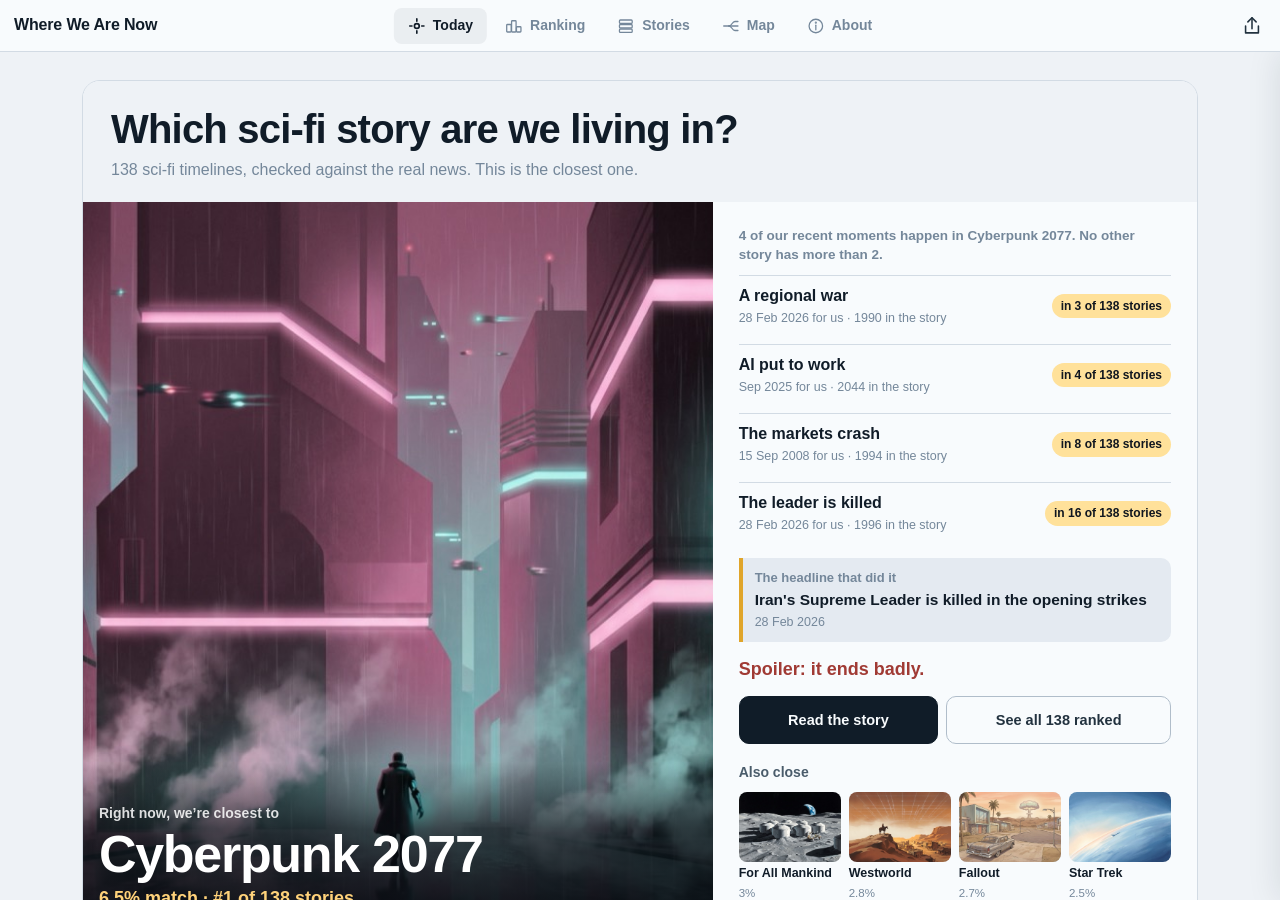
==== index.html @ 1295a17a "138 worlds; a rare shared step counts for more; the poster shows the evidence Forty-five more worlds" ====
<!DOCTYPE html>
<html lang="en">
<head>
<meta charset="utf-8">
<meta name="viewport" content="width=device-width, initial-scale=1, viewport-fit=cover">
<meta name="description" content="138 science-fiction worlds pinned to the real calendar, and our own road ranked against them: which story are we in? Each world leaves our history at one moment and walks a chain of events to an ending.">
<meta name="theme-color" content="#eef2f6">
<meta property="og:type" content="website">
<meta property="og:title" content="Where We Are Now: science fiction's futures, lined up against ours">
<meta property="og:description" content="138 science-fiction worlds pinned to the real calendar, and our own road ranked against them: which story are we in? Each world leaves our history at one moment and walks a chain of events to an ending.">
<meta name="twitter:card" content="summary_large_image">
<meta name="twitter:title" content="Where We Are Now: science fiction's futures, lined up against ours">
<meta name="twitter:description" content="138 science-fiction worlds pinned to the real calendar, and our own road ranked against them: which story are we in? Each world leaves our history at one moment and walks a chain of events to an ending.">
<meta property="og:url" content="https://shaharaka.github.io/scifi-timeline/">
<link rel="canonical" href="https://shaharaka.github.io/scifi-timeline/">
<meta property="og:image" content="https://shaharaka.github.io/scifi-timeline/assets/share/og-rank.png">
<meta name="twitter:image" content="https://shaharaka.github.io/scifi-timeline/assets/share/og-rank.png">
<title id="page-title">Where We Are Now - a converging timeline of science fiction</title>
<style>
/* ---- src/styles/00-tokens.css ---- */
/* ============================================================================
   The whole palette, and everything structural, in one place. There is one
   theme: Blueprint. A five-theme picker was built so the choice could actually
   be evaluated, and then removed by the owner in favour of this one, so
   src/styles/themes/ no longer exists and nothing else in src/styles/ may
   hard-code a colour or a duration.

   Rules that hold in every theme:
   - Colour is meaning, never decoration. The archetype colours come from the
     data (group.color) and are the only saturated hues on the canvas.
   - The trunk (real history) is the one thing drawn once, so it gets the
     strongest warm or dark line on the page. Today is the only element allowed
     to be pure white or pure black.
   - No gradient text. No glow shadows. No coloured edge stripes. Those read as
     generated filler and were removed deliberately - see DESIGN.md.
   ========================================================================== */
:root{
  /* ---- surfaces -------------------------------------------------------- */
  --bg:#eef2f6;            /* page */
  --bg-2:#e4eaf1;          /* cards, tooltips, the paper stock */
  --surface:#f8fbfd;       /* the canvas itself, the brightest plane */
  --panel:rgba(248,251,253,.9);
  --panel-solid:#f8fbfd;
  --line-1:#d2dbe4;        /* hairline */
  --line-2:#b0bdca;        /* must read */
  --line-3:#8494a6;        /* leaders, hover */

  /* ---- ink: five steps -------------------------------------------------- */
  --ink-0:#101c28;
  --ink-1:#22323f;
  --ink-2:#4a5c6b;
  --ink-3:#74879a;
  --ink-4:#9fafbd;

  /* ---- the shared axis -------------------------------------------------- */
  --trunk:#1d3f6b;         /* real history: deep warm ochre ink on paper */
  --trunk-dim:#9fb4ca;     /* the years we have not reached */
  --trunk-glow:rgba(29,63,107,.15);
  --now:#101c28;           /* today - the darkest thing on a light page */
  --now-glow:rgba(16,28,40,.1);

  /* ---- meaning colours -------------------------------------------------- */
  --flag:#8f6408;          /* real history has since contradicted this */
  --ok:#1f7a55;
  --warn:#8f6408;
  --bad:#a03a34;

  /* ---- chrome ----------------------------------------------------------- */
  --bg-wash:
    repeating-linear-gradient(0deg, rgba(29,63,107,.055) 0 1px, transparent 1px 24px),
    repeating-linear-gradient(90deg, rgba(29,63,107,.055) 0 1px, transparent 1px 24px);                       /* themeable page texture */
  --card-bg:rgba(16,28,40,.03);
  --card-bg-hover:rgba(16,28,40,.055);
  --tip-bg:#f8fbfd;
  --tip-shadow:0 8px 22px rgba(16,28,40,.13);
  --panel-shadow:-12px 0 30px rgba(16,28,40,.1);
  --stat-track:rgba(16,28,40,.08);
  --track-bg:rgba(16,28,40,.07);
  --accent:#1d5c9e;                     /* focus rings, the one interactive blue */
  --slider-thumb:#f8fbfd;

  /* ---- chart ------------------------------------------------------------ */
  --chart-grid:rgba(16,28,40,.07);
  --chart-band:rgba(16,28,40,.03);
  --chart-ghost:#90a2b4;

  /* ---- type ------------------------------------------------------------- */
  --font-sans:ui-sans-serif,-apple-system,BlinkMacSystemFont,"Segoe UI",Inter,Roboto,Helvetica,Arial,sans-serif;
  --font-mono:ui-monospace,SFMono-Regular,"SF Mono",Menlo,Consolas,monospace;
  --fs-0:10px;
  --fs-1:11.5px;
  --fs-2:12.5px;
  --fs-3:14px;
  --fs-4:16px;
  --fs-5:19px;
  --fs-6:27px;
  --track:.11em;

  /* ---- shape: modest radii only. Nothing pill-shaped, nothing 16px. ----- */
  --r-1:3px;
  --r-2:4px;
  --r-3:6px;

  /* ---- motion ----------------------------------------------------------- */
  --ease-out:cubic-bezier(.22,.68,.24,1);
  --t-fast:.16s;
  --t-base:.32s;
  --t-slow:.6s;

  /* ---- archetype colours on this ground ---------------------------------
     The data's values are tuned for a dark page and measure 1.7-3.0 contrast
     on this pale ground, under the 4.5 AA floor for text, so each is darkened
     toward black while keeping its hue. One palette now, so these are plain
     values rather than a per-theme indirection. */
  --g-9d7bff-light:#6f52bd;
  --g-3fd19a-light:#1f7355;
  --g-ff6b4a-light:#b34a32;
  --g-2dd4e6-light:#16707b;
  --g-f472d0-light:#a0488a;

  /* how strongly a world's art plate shows behind the chart */
  --plate-opacity:.13;
  --plate-blend:normal;

  /* ---- legacy aliases --------------------------------------------------- */
  --ink:var(--ink-1);
  --ink2:var(--ink-2);
  --ink3:var(--ink-3);
  --line:var(--line-1);
  --line2:var(--line-2);
  --real:var(--trunk-dim);
  --ack:var(--flag);
  --radius:var(--r-3);
  --ease:var(--ease-out);
}

/* ---- src/styles/10-base.css ---- */
/* ============================================================================
   Base chrome: page, hero, stat strip, toolbar, controls.

   Deliberately absent, and not to be reintroduced without a reason:
   gradient text, radial-gradient page washes, coloured glow shadows, pill
   radii, and coloured stripes down the left edge of things. Every colour here
   is a token, which is what lets the palette be swapped in one file.
   ========================================================================== */
*{box-sizing:border-box}
html,body{height:100%}
body{
  margin:0;padding:0;color:var(--ink-1);overflow:hidden;
  background-color:var(--bg);
  background-image:var(--bg-wash);
  font:var(--fs-3)/1.55 var(--font-sans);
  -webkit-font-smoothing:antialiased;
}
.mono{font-family:var(--font-mono)}

/* ---------------------------------------------------------------- one canvas */
.app{display:flex;flex-direction:column;height:100vh;height:100dvh;min-height:0}
.topbar{flex:none;padding:8px 10px 0;z-index:40}
.canvas{flex:1;position:relative;min-height:0;margin:8px 10px;
  border:1px solid var(--line-1);border-radius:var(--r-3);overflow:hidden;
  background:var(--surface)}
.bottombar{flex:none;margin:0 10px 8px}

.brand{font-size:12.5px;font-weight:650;letter-spacing:-.01em;white-space:nowrap;margin-right:4px}
.brand .brand-a{color:var(--ink-2)}
@media (max-width:1180px){.brand .brand-a{display:none}}
/* was gradient-clipped text; now it is simply the strongest ink on the bar */
.brand .brand-b{color:var(--ink-0);font-weight:750}
.grow{flex:1}
h1{
  font-size:clamp(22px,2.4vw,30px);line-height:1.08;margin:6px 0 10px;
  font-weight:680;letter-spacing:-.028em;color:var(--ink-0)}
/* was gradient-clipped text; the accent is now the trunk ink, which is the
   one colour that carries meaning on this page */
h1 .accent{color:var(--trunk)}
.lede{color:var(--ink-2);margin:0 0 14px;font-size:14px;line-height:1.6}
.lede b{color:var(--ink-1);font-weight:620}
.lede .now-inline{color:var(--now);font-weight:700}

/* ---------------------------------------------------------------- stat strip */
.stats{
  display:grid;grid-template-columns:repeat(3,1fr);
  gap:8px;margin:0 0 12px;
}
.stat{
  background:var(--panel);border:1px solid var(--line-1);border-radius:var(--r-2);
  padding:10px 12px;
}
.stat .k{font-size:var(--fs-0);letter-spacing:var(--track);text-transform:uppercase;color:var(--ink-3);font-weight:750}
.stat .v{font-size:20px;font-weight:700;letter-spacing:-.02em;margin-top:2px;font-variant-numeric:tabular-nums}
.stat .s{font-size:var(--fs-1);color:var(--ink-3);margin-top:1px}
.stat .bar{height:3px;border-radius:2px;margin-top:9px;background:var(--stat-track);overflow:hidden}
.stat .bar span{display:block;height:100%;border-radius:2px;transition:width 1.1s var(--ease-out)}

/* ---------------------------------------------------------------- toolbar */
/* One row, quiet groups, no shouting labels. The bar is a surface, not a
   control panel: controls sit on it rather than inside little boxes. */
.topbar{padding:10px 12px 0}
.bar{
  display:flex;flex-wrap:wrap;gap:6px;align-items:center;
  background:var(--panel);border:1px solid var(--line-1);border-radius:var(--r-3);
  padding:6px 8px;
}
.bar.sub{margin-top:5px;padding:5px 8px;gap:8px;background:transparent;border-color:transparent}
.bar .sep{width:1px;height:16px;background:var(--line-1);margin:0 2px;flex:none}
.grow{flex:1 1 auto;min-width:0}
.lbl{font-size:var(--fs-0);letter-spacing:var(--track);text-transform:uppercase;
  color:var(--ink-3);font-weight:750;flex:none}

/* nav: primary destinations, weightier than tools but still quiet */
.nav-group{display:flex;gap:2px;flex:none}
button.nav{
  background:transparent;border:1px solid transparent;border-radius:var(--r-1);
  padding:5px 10px;color:var(--ink-2);font-weight:550;
}
button.nav:hover{background:var(--card-bg-hover);color:var(--ink-0)}
button.nav.on{background:var(--card-bg-hover);border-color:var(--line-2);color:var(--ink-0)}

/* eras: a segmented control, not four separate buttons */
.eras{display:flex;gap:0;flex:none;border:1px solid var(--line-1);border-radius:var(--r-1);
  overflow:hidden;background:var(--bg-2)}
.era{
  background:transparent;border:none;border-radius:0;padding:5px 10px;
  font-size:var(--fs-1);color:var(--ink-3)
}
.era+.era{border-left:1px solid var(--line-1)}
.era:hover{background:var(--card-bg-hover);color:var(--ink-0)}
.era.on{background:var(--ink-0);color:var(--surface)}

/* a tight cluster for zoom + fit */
.ctl-group{display:flex;align-items:center;gap:2px;flex:none;
  border:1px solid var(--line-1);border-radius:var(--r-1);padding:1px;background:var(--bg-2)}
.ctl{
  background:transparent;border:1px solid transparent;border-radius:var(--r-1);
  padding:4px 8px;font-size:var(--fs-1);color:var(--ink-2);line-height:1.4
}
.ctl:hover{background:var(--card-bg-hover);color:var(--ink-0)}
.ctl.on{background:var(--ink-0);color:var(--surface);border-color:var(--ink-0)}
.ctl.wide{padding:4px 10px}
.ctl-group .ctl.wide{border-left:1px solid var(--line-1);border-radius:0 var(--r-1) var(--r-1) 0}

button.play{border:1px solid var(--line-1);background:var(--bg-2);color:var(--ink-2);
  padding:5px 10px;font-size:var(--fs-1)}
button.play:hover{color:var(--ink-0);border-color:var(--line-3)}
button.play.on{background:var(--trunk);border-color:var(--trunk);color:var(--surface)}

/* search: one field with a mark, not a boxed input with a label */
.search-wrap{display:flex;align-items:center;gap:6px;flex:0 1 210px;min-width:130px;
  border:1px solid var(--line-1);border-radius:var(--r-1);padding:0 8px;background:var(--bg-2)}
.search-wrap:focus-within{border-color:var(--line-3)}
.s-ico{width:13px;height:13px;flex:none;fill:none;stroke:var(--ink-3);stroke-width:1.5;
  stroke-linecap:round}
input[type=search]{
  font:inherit;font-size:var(--fs-2);color:var(--ink-0);background:transparent;border:none;
  padding:5px 0;width:100%;outline:none
}
input[type=search]::placeholder{color:var(--ink-3)}
select{font:inherit;font-size:var(--fs-2);color:var(--ink-2);background:var(--bg-2);flex:none;
  border:1px solid var(--line-1);border-radius:var(--r-1);padding:5px 7px}
input:focus-visible,select:focus-visible,button:focus-visible{outline:2px solid var(--accent);outline-offset:1px}

input[type=range]{-webkit-appearance:none;appearance:none;height:3px;border-radius:2px;width:84px;flex:none;
  background:var(--stat-track);outline:none;margin:0 4px}
input[type=range]::-webkit-slider-thumb{-webkit-appearance:none;width:12px;height:12px;border-radius:50%;
  background:var(--slider-thumb);border:1px solid var(--line-3);cursor:pointer}

/* archetype chips: a dot and a word */
.chips{display:flex;flex-wrap:wrap;gap:4px;align-items:center}
.chip{display:inline-flex;align-items:center;gap:6px;font-size:var(--fs-1);padding:3px 8px;
  border-radius:var(--r-1);cursor:pointer;border:1px solid transparent;background:transparent;
  white-space:nowrap;color:var(--ink-2);transition:var(--t-fast)}
.chip .dot{width:7px;height:7px;border-radius:50%;flex:none}
.chip.off{opacity:.34}
.chip:hover{background:var(--card-bg-hover);color:var(--ink-0)}

.reveal{opacity:0;transition:opacity .5s var(--ease-out)}
.reveal.in{opacity:1}
@media (prefers-reduced-motion:reduce){
  *{animation-duration:.001ms !important;transition-duration:.001ms !important}
}

/* axis toggle: Order | Years, and the disabled state for calendar controls */
.axis-toggle{display:flex;gap:0;flex:none;border:1px solid var(--line-2);border-radius:var(--r-1);
  overflow:hidden;background:var(--bg-2)}
.ax{background:transparent;border:none;border-radius:0;padding:5px 10px;
  font-size:var(--fs-1);color:var(--ink-3);font-weight:600}
.ax+.ax{border-left:1px solid var(--line-2)}
.ax:hover{background:var(--card-bg-hover);color:var(--ink-0)}
.ax.on{background:var(--ink-0);color:var(--surface)}
/* calendar-only controls are not offered outside the calendar view */
.eras.disabled,#zoom.disabled{display:none}

/* --- the Moments page asks for fewer tools -----------------------------------------
   Eras, the time slider, the label toggle and the archetype chips all act on the
   calendar tree; on the Moments page they did nothing and made the bar look like
   a cockpit. They are hidden there, not disabled. */
body.mode-moments #eras,
body.mode-moments #zoom,
body.mode-moments #allev,
body.mode-moments #sort,
body.mode-moments .topbar .bar.sub{display:none}
.brand .brand-a{font-weight:500;color:var(--ink-3)}
.brand .brand-b{font-size:14px}

/* ---- src/styles/20-chart.css ---- */
/* ============================================================================
   The convergence chart. One trunk (real history), branches that peel off it,
   a plane of light where today is. Every class here is applied by
   src/viewer/60-chart.js; the shapes are described in DESIGN.md.
   ========================================================================== */
#chartbody{position:absolute;inset:0;overflow:hidden}
#backdrop{position:absolute;inset:0;width:100%;height:100%;pointer-events:none;display:block}
#chart{position:absolute;inset:0;display:block;width:100%;height:100%;cursor:grab;touch-action:none;user-select:none}
#chart.dragging{cursor:grabbing}

/* axis: lives on the trunk */
.gridline{stroke:var(--chart-grid);stroke-width:1}
.axis-tick{stroke:var(--trunk-dim);stroke-width:1}
.axis-label{fill:var(--ink-3);font-size:10.5px;font-family:var(--font-mono)}
.axis-label.major{fill:var(--ink-2);font-weight:600}
.axis-caption{fill:var(--ink-4);font-size:10px;font-family:var(--font-mono);letter-spacing:.06em}

/* trunk */
.trunk-glow{stroke:var(--trunk-glow);stroke-width:16;stroke-linecap:round;fill:none}
.trunk-core{stroke:var(--trunk);stroke-width:2.4;stroke-linecap:round;fill:none}
.trunk-future{stroke:var(--trunk-dim);stroke-width:1.4;stroke-dasharray:2 6;fill:none;opacity:.85}
.trunk-label{fill:var(--ink-2);font-size:10px;font-weight:750;letter-spacing:.18em;font-family:var(--font-mono)}
.trunk-label.faint{fill:var(--ink-4);font-weight:600}
#chart.converging .trunk-core{stroke-width:3.4}
#chart.converging .trunk-glow{stroke-width:26;stroke:var(--trunk);opacity:.42}

/* bundles = archetypes */
.bundle-band{opacity:.055}
.bundle-bar{opacity:.85}
.side-label{fill:var(--ink-3);font-size:10.5px;font-weight:750;letter-spacing:.2em;font-family:var(--font-mono);pointer-events:none}
.side-label.sub{fill:var(--ink-4);font-size:9px;font-weight:500;letter-spacing:.08em}
.bundle-label{font-size:10px;font-weight:750;letter-spacing:.14em;text-transform:uppercase}
.bundle-label .n{font-weight:500;opacity:.6}

/* branches = worlds */
.branch .halo{fill:none;stroke-width:10;opacity:.14;stroke-linecap:round;transition:opacity var(--t-fast)}
.branch .core{fill:none;stroke-width:2.2;stroke-linecap:round}
.branch .core.future{stroke-dasharray:5 5;stroke-linecap:butt}
.branch .fork{stroke:var(--bg-2);stroke-width:1.6}
.branch .node{stroke:var(--bg-2);stroke-width:1}
.branch .node.minor{opacity:.55}
.branch.hover .node.minor{opacity:.9}
.branch .flag{fill:none;stroke:var(--flag);stroke-width:1.1;stroke-dasharray:2 2}
.branch .cross{fill:var(--now);stroke:none}
.branch .cap{fill:var(--bg-2);stroke-width:1.6}
.branch .title{font-size:11.5px;font-weight:650;fill:var(--ink-1);letter-spacing:-.005em}
.branch .title .sub{font-size:9.5px;font-weight:500;fill:var(--ink-3);font-family:var(--font-mono)}
.branch .ev-label{font-size:10px;fill:var(--ink-2)}
.branch .ev-label .yr{fill:var(--ink-3);font-family:var(--font-mono);font-size:9.5px}
.branch .leader{stroke:var(--line-3);stroke-width:1;fill:none;opacity:.8}
.branch .ghost{font-size:10px;fill:var(--ink-3);font-style:italic;font-family:var(--font-mono)}
.branch .hit{fill:transparent;cursor:pointer}
.branch.dim{opacity:.22}
.branch.sel .halo{opacity:.4}
.branch.sel .core{stroke-width:3}

/* hover: light one lineage up, let the rest fall back. The .shared line paints
   the trunk in that world's colour up to its fork - how long it rode with us. */
.branch .shared{fill:none;stroke-width:3.4;stroke-linecap:round;opacity:0;transition:opacity var(--t-fast)}
.branch .node,.branch .fork,.branch .cross{transform-box:fill-box;transform-origin:center;transition:transform var(--t-fast)}
#chart.has-hover .branch:not(.hover):not(.sel){opacity:.26;transition:opacity var(--t-fast)}
#chart.has-hover .prehist{opacity:.35}
.branch.hover{opacity:1}
.branch.hover .shared{opacity:.9}
.branch.hover .halo{opacity:.5}
.branch.hover .core{stroke-width:3.4}
.branch.hover .node{transform:scale(1.55)}
.branch.hover .cross{transform:scale(1.6)}
.branch.hover .fork{animation:forkpulse 1.1s ease-in-out infinite}
.branch.hover .title{fill:var(--ink-0)}
.branch.hover .ev-label{fill:var(--ink-1)}
@keyframes forkpulse{0%,100%{transform:scale(1)}50%{transform:scale(1.9)}}

/* the scrubber: a year readout that follows the pointer along the trunk */
.cursor{pointer-events:none}
.cursor-line{stroke:var(--ink-3);stroke-width:1;stroke-dasharray:2 3}
.cursor-pill{fill:var(--tip-bg);stroke:var(--line-3)}
.cursor-text{fill:var(--ink-1);font-size:10.5px;font-family:var(--font-mono)}
.cursor-text .n{fill:var(--now);font-weight:700}
.cursor-text .m{fill:var(--ink-3)}
.ripple{fill:none;stroke-width:1.5;transform-box:fill-box;transform-origin:center;animation:ripple .75s ease-out forwards}
@keyframes ripple{from{transform:scale(.5);opacity:.95}to{transform:scale(3.2);opacity:0}}

/* real history a world leans on, before it forks */
.prehist .node{opacity:.5;stroke:var(--bg-2);stroke-width:1}

/* the present day */
.now-plane{pointer-events:none}
.now-line{stroke:var(--now);stroke-width:1.5;opacity:.92}
.now-cap{fill:var(--now);font-size:10.5px;font-weight:800;letter-spacing:.14em;font-family:var(--font-mono)}
.now-pulse{animation:nowpulse 3.4s ease-in-out infinite}
@keyframes nowpulse{0%,100%{opacity:.55}50%{opacity:1}}

.legend{display:flex;flex-wrap:nowrap;gap:6px 18px;align-items:center;padding:7px 14px;
  border:1px solid var(--line-1);border-radius:var(--r-2);font-size:var(--fs-1);color:var(--ink-2);
  background:var(--panel);overflow-x:auto;scrollbar-width:none}
.legend::-webkit-scrollbar{display:none}
.legend .item{display:inline-flex;align-items:center;gap:7px;white-space:nowrap}
.legend .item.hint{margin-left:auto;color:var(--ink-3)}
.legend svg{flex:none}
.empty{padding:44px;text-align:center;color:var(--ink-3);font-size:13px}

/* level of detail: the layout hides labels below a lane pitch; these soften
   what remains as the tree gets denser */
#chart.lod-1 .ev-label,#chart.lod-0 .ev-label{display:none}
#chart.lod-0 .bundle-label{font-size:9px}
#chart.lod-0 .branch .core{stroke-width:1.6}

/* ---------------------------------------------------------------------------
   The news band, beside the today line. Faint enough to stay behind the tree,
   present enough to be the one thing on the page that is actually happening.
   --------------------------------------------------------------------------- */
.news-field{fill:var(--card-bg);stroke:var(--line-1);stroke-width:1}
.news-head-label{font-size:8.5px;letter-spacing:.14em;font-weight:750;fill:var(--ink-3);
  font-family:var(--font-mono)}
.news-row-date{font-size:9.5px;font-family:var(--font-mono);fill:var(--ink-3)}
.news-row-head{font-size:10px;fill:var(--ink-2)}
.news-hit{fill:transparent;cursor:pointer}
.news-row:hover .news-row-head{fill:var(--ink-0)}
.news-row:hover .news-row-date{fill:var(--ink-2)}

/* the fork zone: a faint band marking where worlds stop sharing our history */
.fork-zone{fill:var(--chart-band)}

/* the fork-zone caption sits on the trunk line, so it needs a ground of its
   own to stay readable against the trunk's own glow */
.axis-label.zone{paint-order:stroke;stroke:var(--surface);stroke-width:3.5px;stroke-linejoin:round}

/* Moments: one band per kind of moment, headers above the tree */
.moment-band{fill:var(--chart-band);stroke:var(--line-1);stroke-width:.5}
.moment-band:hover{fill:var(--now)}
.moment-lead{stroke:var(--line-2);stroke-width:.5;stroke-dasharray:2 3}
.moment-head{font-size:var(--fs-0);font-weight:700;fill:var(--ink-1);letter-spacing:.03em}
.moment-count{font-size:var(--fs-0);fill:var(--ink-4)}

/* the arc: what left-to-right means in Moments */
.arc-rule{stroke:var(--line-2);stroke-width:.5}
/* convergence: one capsule per kind, sized by how many worlds pass through it */
.moment-capsule{fill:var(--now)}

/* the Moments graph: circles and the arcs between them */
.graph-edge{fill:none;stroke:var(--ink-3);stroke-opacity:.30}
.graph-edge.shared{stroke:var(--trunk);stroke-opacity:.75}
.graph-edge-label{font-size:var(--fs-0);fill:var(--trunk);font-weight:600;
  paint-order:stroke;stroke:var(--bg);stroke-width:3px;stroke-linejoin:round}
.moment-circle{fill:var(--surface)}
.moment-ring{fill:none;stroke:var(--trunk);stroke-width:1.2}
.graph-node:hover .moment-ring{stroke-width:2.4}
.moment-node-label{font-size:var(--fs-1);font-weight:700;fill:var(--ink-0);
  paint-order:stroke;stroke:var(--bg);stroke-width:3px;stroke-linejoin:round}
.moment-node-count{font-size:var(--fs-0);fill:var(--ink-4)}

/* ---------------------------------------------------------------- the Moments page */
body.mode-moments .legend .t-only{display:none}
body:not(.mode-moments) .legend .m-only{display:none}
#chart.moments{cursor:grab}
/* --- the Moments page: strands ------------------------------------------------ */
.mp-region{font-size:10.5px;font-weight:750;letter-spacing:.14em;fill:var(--ink-3);font-family:var(--font-mono)}
.mp-step{font-size:9.5px;fill:var(--ink-4);font-family:var(--font-mono)}
.mp-open-cap{font-size:10px;fill:var(--ink-3);font-style:italic}
.mp-today{font-size:10.5px}
.mp-today-ring{fill:var(--surface);stroke:var(--now);stroke-width:2}
.mp-trunk{stroke:var(--trunk);stroke-width:3.2;stroke-linecap:round}
.mp-trunk-open{stroke:var(--trunk-dim);stroke-width:1.6;stroke-dasharray:2 5}
.mp-beat{fill:var(--surface);stroke:var(--trunk);stroke-width:1.4}
.mp-beat.selected{fill:var(--trunk)}
.mp-beat-hit{cursor:pointer}
.mp-beat-hit:hover + .mp-beat{fill:var(--trunk)}
.mp-arrowhead{fill:var(--ink-2)}
.mp-empty{font-size:13px;fill:var(--ink-3)}
.mp-strand .mp-seg{fill:none;stroke-width:1.8;stroke-linecap:round;opacity:.82;transition:opacity var(--t-fast),stroke-width var(--t-fast)}
.mp-strand.optimistic .mp-seg,.mp-strand.optimistic .mp-fork{stroke:var(--ok)}
.mp-strand.pessimistic .mp-seg,.mp-strand.pessimistic .mp-fork{stroke:var(--bad)}
.mp-strand.unknown .mp-seg,.mp-strand.unknown .mp-fork{stroke:var(--ink-4)}
.mp-strand .mp-seg.future{stroke-dasharray:5 4}
.mp-strand .mp-fork{fill:var(--surface);stroke-width:1.6}
.mp-strand-hit{stroke:transparent;stroke-width:12;cursor:pointer}
.mp-strand:hover .mp-seg{stroke-width:3;opacity:1}
.mp-strand.lit .mp-seg{stroke-width:3;opacity:1}
.mp-strand.chosen .mp-seg{stroke-width:3.6;opacity:1}
.mp-strand.dim .mp-seg,.mp-strand.dim .mp-fork{opacity:.14}
.mp-mark .mp-mark-dot{fill:var(--surface);stroke:var(--ink-3);stroke-width:1.4}
.mp-mark.optimistic .mp-mark-dot{stroke:var(--ok)}
.mp-mark.pessimistic .mp-mark-dot{stroke:var(--bad)}
.mp-mark .mp-hit{cursor:pointer}
.mp-mark-label{font-size:9px;fill:var(--ink-3)}
.mp-mark.selected .mp-mark-dot{stroke:var(--now);stroke-width:2.2}
.mp-mark.selected .mp-mark-label{fill:var(--ink-0);font-weight:700}
.mp-mark.dim{opacity:.18}
.mp-pill{cursor:pointer}
.mp-pill-box{fill:var(--surface);stroke:var(--ink-3);stroke-width:1.2}
.mp-pill:hover .mp-pill-box{stroke:var(--ink-1);stroke-width:1.8}
.mp-pill.selected .mp-pill-box{stroke:var(--now);stroke-width:2.2;fill:var(--bg-2)}
.mp-pill-label{font-size:10px;font-weight:650;fill:var(--ink-1)}
.mp-pill-n{font-size:8.5px;font-weight:700;fill:var(--ink-3);font-family:var(--font-mono)}
.mp-pill.dim{opacity:.22}
.mp-bucket{cursor:pointer}
.mp-bucket-box{fill:var(--surface);stroke-width:1.8}
.mp-bucket.optimistic .mp-bucket-box{stroke:var(--ok);fill:rgba(31,122,85,.10)}
.mp-bucket.pessimistic .mp-bucket-box{stroke:var(--bad);fill:rgba(160,58,52,.10)}
.mp-bucket.unknown .mp-bucket-box{stroke:var(--ink-4);stroke-dasharray:4 3;fill:var(--bg-2)}
.mp-bucket.selected .mp-bucket-box{stroke:var(--now);stroke-width:2.6;stroke-dasharray:none}
.mp-bucket-label{font-size:12px;font-weight:700;fill:var(--ink-1)}
.mp-bucket.optimistic .mp-bucket-label{fill:var(--ok)}
.mp-bucket.pessimistic .mp-bucket-label{fill:var(--bad)}
.mp-bucket-n{font-size:9.5px;fill:var(--ink-3);font-family:var(--font-mono)}
.mp-knot{fill:var(--surface);stroke:var(--ink-3);stroke-width:1.4}
.mp-pill:hover .mp-knot{stroke:var(--ink-1);stroke-width:2}
.mp-knot-n{font-size:7.5px;font-weight:700;fill:var(--ink-2);font-family:var(--font-mono)}

/* The convergence animation withdraws the TREE's branches into shared history.
   The Moments page is not a tree - it has no branch paths to withdraw - and it
   already shows its convergence as pills and the three endings. playConvergence
   returns early there, so the button did nothing at all when pressed; hiding it
   is more honest than leaving a control that silently no-ops. */
body.mode-moments #converge{display:none}

/* --- news on the Moments trunk -------------------------------------------------- */
.mp-news-mark{cursor:pointer}
.mp-news-diamond{fill:var(--surface);stroke:var(--accent);stroke-width:1.6}
.mp-news-mark:hover .mp-news-diamond,.mp-news-mark.selected .mp-news-diamond{fill:var(--accent)}
.mp-news-mark.fresh .mp-news-diamond{fill:var(--accent)}
.mp-news-flag{cursor:pointer}
.mp-news-stem{stroke:var(--accent);stroke-width:1.4;stroke-dasharray:2 3}
.mp-news-box{fill:var(--surface);stroke:var(--accent);stroke-width:1.4;filter:drop-shadow(0 4px 10px rgba(16,28,40,.12))}
.mp-news-flag:hover .mp-news-box{stroke-width:2.2}
.mp-news-flag.selected .mp-news-box{fill:var(--bg-2);stroke-width:2.2}
.mp-news-kicker{font-size:9px;font-weight:750;letter-spacing:.12em;fill:var(--accent);font-family:var(--font-mono)}
.mp-news-head{font-size:12px;font-weight:650;fill:var(--ink-0)}
.mp-news-pulse{fill:var(--bad);animation:mp-pulse 1.6s ease-in-out infinite;transform-box:fill-box;transform-origin:center}
@keyframes mp-pulse{0%,100%{opacity:1;transform:scale(1)}50%{opacity:.35;transform:scale(1.7)}}

/* a world's name at a tight lane pitch */
.branch .title.compact{font-size:10px}

/* labels on the tree read through the lines behind them: a halo in the canvas
   colour breaks any strand that passes under a word */
.trunk-label,.bundle-label,.branch .title,.now-cap,.axis-caption,.side-label{
  paint-order:stroke;stroke:var(--surface);stroke-width:3.5px;stroke-linejoin:round}

/* ---- src/styles/30-panels.css ---- */
/* ============================================================================
   Everything below the chart: cards, distribution panel, world drawer,
   tooltip, method note.
   ========================================================================== */
/* ---------------------------------------------------------------- the explorer panel */
.panel{
  position:absolute;top:0;right:0;bottom:0;width:min(480px,94%);z-index:30;
  background:var(--panel-solid);
  border-left:1px solid var(--line-1);box-shadow:var(--panel-shadow);
  overflow-y:auto;overflow-x:hidden;padding:14px 18px 24px;
  transform:translateX(102%);transition:transform var(--t-base) var(--ease-out);
}
.panel.open{transform:none}
.panel-mode{display:none}
.panel-mode.on{display:block;animation:fade .32s var(--ease-out)}
.phead{display:flex;justify-content:space-between;align-items:center;gap:10px;margin:0 0 12px}
.phead h2{font-size:var(--fs-4);font-weight:660;margin:0;letter-spacing:-.01em;color:var(--ink-0)}
.phint{margin:0 0 12px;color:var(--ink-3);font-size:12.5px;line-height:1.5}
.chips.tags{margin:0 0 12px}

/* ---------------------------------------------------------------- world index */
.cards{display:flex;flex-direction:column;gap:6px}
.cards-head{font-size:var(--fs-0);font-weight:750;letter-spacing:var(--track);text-transform:uppercase;margin:12px 0 4px}
.cards-head:first-child{margin-top:0}
.card{
  --c:var(--line-2);position:relative;text-align:left;cursor:pointer;overflow:hidden;width:100%;
  background:var(--card-bg);border:1px solid var(--line-1);border-radius:var(--r-2);
  border-top:2px solid var(--c);
  padding:9px 12px 10px;transition:border-color var(--t-fast),background var(--t-fast);
  color:var(--ink-1);font:inherit;
}
.card:hover{background:var(--card-bg-hover);border-color:var(--line-3);border-top-color:var(--c)}
.card.on{background:var(--card-bg-hover);border-color:var(--line-3);border-top-color:var(--c)}
.card .ttl{font-size:13.5px;font-weight:650;letter-spacing:-.01em;margin:0 0 2px;display:flex;gap:8px;align-items:baseline;flex-wrap:wrap}
.card .meta{font-size:10.5px;color:var(--ink-3);font-weight:500;font-family:var(--font-mono)}
.card .delta{font-size:var(--fs-1);color:var(--ink-2);line-height:1.4;
  display:-webkit-box;-webkit-line-clamp:1;-webkit-box-orient:vertical;overflow:hidden}
.card .track{position:relative;height:4px;background:var(--track-bg);border-radius:2px;overflow:hidden;margin-top:8px}
.card .fill{position:absolute;top:0;bottom:0;border-radius:2px;background:var(--c);opacity:.85}
.card .nowmark{position:absolute;top:-1px;bottom:-1px;width:1.5px;background:var(--now);opacity:.85}
.tag{font-size:var(--fs-0);border:1px solid var(--line-2);border-radius:5px;padding:1px 6px;color:var(--ink-3);
  background:var(--card-bg)}

/* ---------------------------------------------------------------- drawer */
.dhead{padding:0 0 12px;border-bottom:1px solid var(--line-1)}
.dtitle{font-size:22px;font-weight:680;margin:0 0 6px;letter-spacing:-.022em}
.dmeta{font-size:12px;color:var(--ink-3);display:flex;gap:9px;flex-wrap:wrap;align-items:center}
.pill{border:1px solid var(--line-2);border-radius:var(--r-1);padding:2px 8px;font-size:11px;color:var(--ink-2)}
.tabs{display:flex;gap:4px;padding:10px 0 0;border-bottom:1px solid var(--line-1);flex-wrap:wrap}
.tab{font-size:var(--fs-2);padding:7px 13px;border-radius:var(--r-1) var(--r-1) 0 0;cursor:pointer;
  color:var(--ink-3);border:1px solid transparent;border-bottom:none;background:transparent;
  transition:color var(--t-fast),background var(--t-fast)}
.tab:hover{color:var(--ink-0);background:var(--card-bg)}
.tab.on{color:var(--ink-0);background:var(--card-bg-hover);border-color:var(--line-1);font-weight:620}
.panes{padding:14px 0 6px}
.pane{display:none}
.pane.on{display:block;animation:fade .32s var(--ease-out)}
@keyframes fade{from{opacity:0;transform:translateY(6px)}to{opacity:1;transform:none}}
.dgrid{display:grid;grid-template-columns:1fr;gap:18px}
.delta{border-top:2px solid;padding:10px 12px;border-radius:var(--r-2);
  background:var(--card-bg);font-size:13.5px;color:var(--ink-2);line-height:1.6}
.delta .dl{font-size:var(--fs-0);text-transform:uppercase;letter-spacing:.1em;font-weight:750;
  color:var(--ink-3);display:block;margin-bottom:4px}
.prose p{margin:0 0 11px;font-size:13.5px;line-height:1.65;color:var(--ink-2)}
.prose p b{color:var(--ink-1);font-weight:600}
.factlist{display:grid;gap:9px;margin:14px 0 0}
.fact{display:grid;grid-template-columns:92px 1fr;gap:10px;font-size:var(--fs-2);align-items:start}
.fact dt{color:var(--ink-3);font-size:10.5px;letter-spacing:.07em;text-transform:uppercase;
  font-weight:750;padding-top:2px}
.fact dd{margin:0;color:var(--ink-2);line-height:1.55}
table.ev{width:100%;border-collapse:collapse;font-size:var(--fs-2)}
table.ev th{text-align:left;font-size:var(--fs-0);text-transform:uppercase;letter-spacing:.09em;
  color:var(--ink-3);font-weight:750;padding:0 9px 8px 0;border-bottom:1px solid var(--line-1)}
table.ev td{padding:9px 9px 9px 0;border-bottom:1px solid var(--line-1);
  vertical-align:top;color:var(--ink-2)}
table.ev td.y{font-family:var(--font-mono);color:var(--ink-1);white-space:nowrap;
  font-weight:600;font-size:12px}
table.ev td.t{color:var(--ink-1);font-weight:600}
table.ev tr:last-child td{border-bottom:none}
table.ev .iu{font-size:11px;color:var(--ink-3);display:block;margin-top:2px}
.conf{font-size:var(--fs-0);border-radius:5px;padding:1px 6px;white-space:nowrap}
.conf.high{background:color-mix(in srgb, var(--ok) 14%, transparent);color:var(--ok)}
.conf.medium{background:color-mix(in srgb, var(--flag) 14%, transparent);color:var(--flag)}
.conf.low{background:color-mix(in srgb, var(--bad) 14%, transparent);color:var(--bad)}
.tier{font-size:var(--fs-0);color:var(--ink-3);font-family:var(--font-mono)}
.enote{font-size:11px;color:var(--ink-3);display:block;margin-top:3px;font-style:italic}
.tilegrid{display:grid;grid-template-columns:repeat(auto-fill,minmax(190px,1fr));gap:9px}
.tile{background:var(--card-bg);border:1px solid var(--line-1);border-radius:var(--r-2);padding:11px 13px}
.tile .n{font-size:13px;font-weight:640;color:var(--ink-1);margin-bottom:3px}
.tile .b{font-size:12px;color:var(--ink-2);line-height:1.5}
.tile.link{cursor:pointer;transition:.18s}
.tile.link:hover{border-color:var(--line-3);background:var(--card-bg-hover)}
.tierlabel{font-size:var(--fs-0);letter-spacing:.1em;text-transform:uppercase;color:var(--ink-3);
  font-weight:750;margin:20px 0 10px}
.tierlabel:first-child{margin-top:0}
#dchart{display:block;width:100%;margin-bottom:6px}
.lbl-year{font-size:9.5px;font-family:var(--font-mono);fill:var(--ink-3)}
.lbl-title{font-size:11.2px;font-weight:600;fill:var(--ink-1)}
.nowcap{fill:var(--now);font-size:10.5px;font-weight:800;letter-spacing:.14em;font-family:var(--font-mono)}

/* ---------------------------------------------------------------- tooltip */
#tip{position:fixed;z-index:80;pointer-events:none;opacity:0;max-width:380px;
  padding:11px 13px 12px;border-radius:var(--r-2);background:var(--tip-bg);
  border:1px solid var(--line-2);border-top:2px solid var(--c,var(--line-2));
  box-shadow:var(--tip-shadow);transition:opacity .12s}
#tip.show{opacity:1;animation:tipin .2s var(--ease-out)}
@keyframes tipin{from{opacity:0;transform:translateY(6px) scale(.985)}to{opacity:1;transform:none}}
#tip .tt-dist{display:flex;justify-content:space-between;gap:12px;font-size:11px;color:var(--ink-2);margin-top:9px;font-family:var(--font-mono)}
#tip .tt-dist b{color:var(--ink-0);font-weight:650}
#tip .tt-bar{position:relative;height:3px;border-radius:2px;background:var(--line-1);margin-top:6px;color:var(--c,var(--ink-3))}
#tip .tt-bar i{position:absolute;left:0;top:0;bottom:0;border-radius:2px;background:currentColor;opacity:.35}
#tip .tt-bar span{position:absolute;top:-2.5px;width:8px;height:8px;border-radius:50%;background:currentColor;margin-left:-4px}
#tip .tt-bar em{position:absolute;top:-4px;bottom:-4px;width:1px;background:var(--now);opacity:.8}
#tip .tt-h{font-size:13.5px;font-weight:650;color:var(--ink-0);margin-bottom:3px}
#tip .tt-m{font-size:11px;color:var(--ink-3);margin-bottom:7px}
#tip .tt-d{font-size:12px;color:var(--ink-2);line-height:1.5}
#tip .tt-r{display:flex;gap:7px;font-size:10.5px;color:var(--ink-3);margin-top:8px;flex-wrap:wrap}

/* ---------------------------------------------------------------- method note */
.note{background:var(--panel);border:1px solid var(--line-1);border-radius:var(--r-2);
  padding:16px 18px;margin-top:8px}
.note h3{font-size:var(--fs-4);margin:0 0 10px;font-weight:650}
.note p{font-size:13px;color:var(--ink-2);line-height:1.68;margin:0 0 11px}
.note p:last-child{margin-bottom:0}
.note b{color:var(--ink-1)}
.note i{color:var(--ink-2)}
.note code{color:var(--trunk);font-family:var(--font-mono);font-size:12px}

/* ---------------------------------------------------------------- news list */
.news-item{padding:12px 0;border-bottom:1px solid var(--line-1)}
.news-item:last-child{border-bottom:none}
.news-date{font-size:var(--fs-0);font-family:var(--font-mono);color:var(--ink-3);
  letter-spacing:.06em;margin-bottom:3px}
.news-head{font-size:var(--fs-3);font-weight:640;margin:0 0 5px;color:var(--ink-0);line-height:1.35}
.news-sum{margin:0 0 8px;font-size:var(--fs-2);color:var(--ink-2);line-height:1.55}
.news-src{font-size:var(--fs-1);color:var(--accent);text-decoration:none;font-weight:550}
.news-src:hover{text-decoration:underline}
.news-worlds{display:flex;flex-wrap:wrap;gap:4px;margin-top:9px}
.news-world{font:inherit;font-size:var(--fs-1);padding:2px 7px;cursor:pointer;
  background:transparent;border:1px solid var(--line-2);border-radius:var(--r-1);
  transition:var(--t-fast)}
.news-world:hover{border-color:var(--line-3);background:var(--card-bg-hover)}

/* news -> futures: the match, and the futures it returns */
.news-kind{margin-top:8px;display:inline-block;background:var(--ink-0);color:var(--surface);
  border:none;border-radius:var(--r-1);padding:5px 9px;font-size:var(--fs-1);font-weight:600}
.news-kind:hover{background:var(--trunk)}
.news-kind.none{background:transparent;color:var(--ink-4);font-weight:400;font-style:italic;padding-left:0}
.news-item.matched{border-top-color:var(--now)}
.fx-head h3{margin:0 0 6px;font-size:var(--fs-3);line-height:1.25}
.fx-bin{margin:0 0 4px;font-size:var(--fs-1);color:var(--ink-2)}
.fx-def{margin:0 0 12px;font-size:var(--fs-1);color:var(--ink-3);font-style:italic}
.fx-none{margin:0;font-size:var(--fs-1);color:var(--ink-3)}
.fx-grid{display:flex;flex-direction:column;gap:10px}
.fx-card{border:1px solid var(--line-1);border-radius:var(--r-1);padding:8px 10px;background:var(--card-bg)}
.fx-world{display:flex;justify-content:space-between;align-items:baseline;
  font-weight:700;font-size:var(--fs-1);color:var(--ink-0)}
.fx-world:hover{color:var(--trunk)}
.fx-at{font-weight:400;color:var(--ink-4);font-size:var(--fs-0)}
.fx-match{margin:3px 0 6px;font-size:var(--fs-1);color:var(--trunk);font-weight:600}
.fx-us{font-size:var(--fs-1);color:var(--ink-2);margin:0 0 10px;line-height:1.5}
.fx-us b{color:var(--trunk);font-family:var(--font-mono)}
.fx-next{margin:0;padding-left:16px;font-size:var(--fs-1);color:var(--ink-2)}
.fx-next li{margin:2px 0}
.fx-yr{color:var(--ink-4);font-variant-numeric:tabular-nums}
.fx-end{font-size:var(--fs-0);color:var(--ink-4);font-style:italic}

/* the situation: what the moment is, and what the match is computed over */
.fx-change{margin:0 0 8px;font-size:var(--fs-2);color:var(--ink-0);font-weight:600;line-height:1.3}
.fx-facets{display:grid;grid-template-columns:auto 1fr;gap:1px 8px;margin:0 0 12px;
  font-size:var(--fs-0);color:var(--ink-3)}
.fx-facets dt{color:var(--ink-4);text-transform:uppercase;letter-spacing:.04em}
.fx-facets dd{margin:0;color:var(--ink-2)}
.fx-why{margin:2px 0 6px;font-size:var(--fs-0);color:var(--ink-3);font-style:italic}
/* real history on the trunk */
.real-dot{stroke:var(--trunk);stroke-width:1.1}
.real-label{font-size:var(--fs-0);font-weight:700;fill:var(--trunk);letter-spacing:.04em}
.real-hit:hover + .real-dot{r:5}

/* ---------------------------------------------------------------- the Moments panel */
.mp-intro{font-size:13px;color:var(--ink-2);line-height:1.55;margin:0 0 10px}
.mp-intro b{color:var(--ink-1)}
.mp-h{font-size:var(--fs-0);letter-spacing:var(--track);text-transform:uppercase;color:var(--ink-3);font-weight:750;margin:16px 0 8px}
.mp-head{padding:0 0 10px;border-bottom:1px solid var(--line-1)}
.mp-kicker{font-size:var(--fs-0);letter-spacing:var(--track);text-transform:uppercase;color:var(--ink-3);font-weight:750}
.mp-title{font-size:20px;font-weight:680;margin:3px 0 6px;letter-spacing:-.02em}
.mp-title b{color:var(--trunk);font-family:var(--font-mono);font-weight:700;font-size:16px}
.mp-def{font-size:13px;color:var(--ink-2);line-height:1.55;margin:0 0 6px}
.mp-eg{font-size:12px;color:var(--ink-3);font-style:italic;margin:0}
.mp-change{font-size:13px;color:var(--ink-1);font-weight:600;margin:6px 0}
.mp-change.small{font-size:11.5px;color:var(--ink-3);font-weight:500;margin:2px 0 4px}
.mp-facets{display:grid;grid-template-columns:70px 1fr;gap:3px 10px;font-size:11.5px;margin:8px 0 0}
.mp-facets dt{color:var(--ink-3);font-size:10px;text-transform:uppercase;letter-spacing:.06em;font-weight:750;padding-top:1px}
.mp-facets dd{margin:0;color:var(--ink-2)}
.mp-visits,.mp-follow,.mp-roads{list-style:none;padding:0;margin:0;display:flex;flex-direction:column;gap:5px}
.mp-visits li{display:flex;align-items:center;gap:8px;flex-wrap:wrap}
.mp-beat-btn{font:inherit;font-size:12.5px;text-align:left;background:var(--card-bg);border:1px solid var(--line-1);border-radius:var(--r-2);padding:5px 9px;color:var(--ink-1);cursor:pointer;flex:1}
.mp-beat-btn b{color:var(--trunk);font-family:var(--font-mono);margin-right:4px}
.mp-beat-btn:hover{border-color:var(--trunk)}
.mp-hint{font-size:10.5px;color:var(--ink-3)}
.mp-follow li{display:grid;grid-template-columns:minmax(120px,auto) 1fr auto;gap:4px 10px;align-items:center;font-size:12px}
.mp-follow .mp-who{grid-column:1 / -1;font-size:10.5px;color:var(--ink-3);margin:-2px 0 2px}
.mp-bar{position:relative;height:5px;background:var(--track-bg);border-radius:3px;overflow:hidden;min-width:60px}
.mp-bar i{position:absolute;left:0;top:0;bottom:0;background:var(--trunk);border-radius:3px;opacity:.8}
.mp-n{font-size:11px;color:var(--ink-3);font-family:var(--font-mono);white-space:nowrap}
.mp-roads li{font-size:12.5px;display:flex;align-items:center;gap:6px;flex-wrap:wrap}
.mp-kind{font:inherit;font-size:12px;background:transparent;border:1px solid var(--line-2);border-radius:var(--r-1);padding:2px 7px;color:var(--ink-1);cursor:pointer}
.mp-kind:hover{border-color:var(--trunk);color:var(--trunk)}
.mp-kind.small{font-size:10.5px;padding:0 5px;color:var(--ink-3);border-color:var(--line-1)}
.mp-worlds{display:flex;flex-direction:column;gap:8px}
.mp-card{border:1px solid var(--line-1);border-left:3px solid var(--c,var(--line-2));border-radius:var(--r-2);padding:8px 10px 9px;background:var(--card-bg)}
.mp-card-head{display:flex;justify-content:space-between;align-items:center;gap:8px;margin-bottom:4px}
.mp-world{font:inherit;font-size:13px;font-weight:650;background:transparent;border:0;padding:0;color:var(--ink-1);cursor:pointer;text-align:left}
.mp-world:hover,.mp-world.on{color:var(--c,var(--trunk));text-decoration:underline}
.mp-open{font:inherit;font-size:10.5px;background:transparent;border:0;color:var(--ink-3);cursor:pointer;white-space:nowrap}
.mp-open:hover{color:var(--ink-1)}
.mp-score{font-size:11px;color:var(--ink-3);font-family:var(--font-mono)}
.mp-moment{font-size:12.5px;color:var(--ink-1);margin:2px 0}
.mp-moment b{color:var(--trunk);font-family:var(--font-mono);margin-right:3px}
.mp-next{margin:4px 0 0;padding-left:18px;font-size:11.5px;color:var(--ink-2);line-height:1.5}
.mp-next li{margin:1px 0}
.mp-yr{font-family:var(--font-mono);color:var(--ink-3);margin-right:4px}
.mp-end{font-size:11px;color:var(--ink-4);font-style:italic;margin-top:4px}
.mp-none{font-size:12.5px;color:var(--ink-3);font-style:italic}

/* endings: where an arc converges */
.mp-outcomes{margin:10px 0 4px}
.mp-outcomes .mp-h{margin-top:10px}
.mp-obar{display:flex;height:8px;border-radius:4px;overflow:hidden;background:var(--track-bg);gap:2px}
.mp-obar i{display:block;height:100%}
.mp-obar i.optimistic{background:var(--ok)}
.mp-obar i.pessimistic{background:var(--bad)}
.mp-obar i.unknown{background:var(--ink-4)}
.mp-okeys{display:flex;gap:6px;margin-top:6px;flex-wrap:wrap}
.mp-okey{font:inherit;font-size:11px;background:transparent;border:1px solid var(--line-1);border-radius:999px;padding:2px 9px;color:var(--ink-2);cursor:pointer;display:inline-flex;gap:5px;align-items:center}
.mp-okey b{font-family:var(--font-mono);font-weight:700}
.mp-okey.optimistic b{color:var(--ok)}
.mp-okey.pessimistic b{color:var(--bad)}
.mp-okey.unknown b{color:var(--ink-3)}
.mp-okey.none{opacity:.45}
.mp-okey:hover{border-color:var(--ink-3)}
.mp-badge{font:inherit;font-size:10px;letter-spacing:.04em;text-transform:uppercase;font-weight:750;border-radius:999px;padding:1px 7px;border:1px solid;cursor:pointer;background:transparent;white-space:nowrap}
.mp-badge.optimistic{color:var(--ok);border-color:var(--ok)}
.mp-badge.pessimistic{color:var(--bad);border-color:var(--bad)}
.mp-badge.unknown{color:var(--ink-3);border-color:var(--line-2);border-style:dashed}
.mp-card-tools{display:inline-flex;align-items:center;gap:8px}
.mp-kind.mp-kind-ending.optimistic{border-color:var(--ok);color:var(--ok)}
.mp-kind.mp-kind-ending.pessimistic{border-color:var(--bad);color:var(--bad)}
.mp-kind.mp-kind-ending.unknown{border-style:dashed}
.mp-why{font-size:11.5px;color:var(--ink-2);line-height:1.5;margin-top:4px}
.mp-title-optimistic{color:var(--ok)}
.mp-title-pessimistic{color:var(--bad)}
.mp-title-unknown{color:var(--ink-2)}
.mp-card.ours{border-left-color:var(--trunk)}

/* chains in the panel */
.mp-chain{display:flex;flex-wrap:wrap;align-items:center;gap:3px 4px;margin:4px 0 8px}
.mp-chain.query{margin:0 0 6px}
.mp-arr{color:var(--ink-4);font-size:11px}
.mp-chip{font:inherit;font-size:11px;background:var(--card-bg);border:1px solid var(--line-1);border-radius:999px;padding:1px 8px;color:var(--ink-2);cursor:pointer;white-space:nowrap}
.mp-chip:hover{border-color:var(--ink-3);color:var(--ink-1)}
.mp-chip.on{border-color:var(--now);color:var(--ink-0);font-weight:700;background:var(--bg-2)}
.mp-chip.lo{opacity:.55}
.mp-chip.us{border-color:var(--trunk);color:var(--trunk)}
.mp-chip.open{border-style:dashed;color:var(--ink-3)}
.mp-chip b{font-family:var(--font-mono);font-weight:700;color:var(--ink-3);margin-left:3px}
.mp-chips{display:flex;flex-wrap:wrap;gap:4px}
.mp-align{display:flex;flex-wrap:wrap;align-items:center;gap:3px 4px;margin:4px 0}
.mp-pair{font-size:11px;padding:1px 7px;border-radius:999px;border:1px dashed var(--line-2);color:var(--ink-2)}
.mp-pair.same{border-style:solid;border-color:var(--ink-3);color:var(--ink-1);font-weight:600}
.mp-pair i{font-style:normal;color:var(--ink-4);margin-left:4px;font-size:10px}
.mp-then{font-size:10.5px;color:var(--ink-3);margin-top:4px;text-transform:uppercase;letter-spacing:.06em;font-weight:700}
.mp-bundle{margin:8px 0 12px;padding-left:8px;border-left:2px solid var(--line-1)}
.mp-bundle.on{border-left-color:var(--now)}
.mp-bundle-head{font-size:11.5px;color:var(--ink-2);margin-bottom:6px;display:flex;align-items:center;gap:6px}
.mp-next.chain{padding-left:16px}
.mp-next .mp-who{display:block;font-size:10.5px;color:var(--ink-3)}
.mp-title .mp-badge{vertical-align:middle;margin-left:4px}
.mp-title .mp-open{vertical-align:middle}

/* sources: a claim the reader can check, not a footnote shape */
.srcs{margin:10px 0 0}
.srcs .kick{margin:0 0 4px;font-size:var(--fs-0);letter-spacing:.06em;text-transform:uppercase;
  color:var(--ink-4)}
.srcs ul{margin:0;padding-left:0;list-style:none}
.srcs li{margin:2px 0;font-size:var(--fs-0);line-height:1.35}
.srcs a{color:var(--trunk);text-decoration:none;border-bottom:1px solid var(--line-2)}
.srcs a:hover{border-bottom-color:var(--trunk)}

/* --- the Moments panel, first read ------------------------------------------------ */
.mp-news-card{display:flex;flex-direction:column;gap:3px;width:100%;text-align:left;font:inherit;cursor:pointer;
  background:var(--card-bg);border:1px solid var(--accent);border-radius:var(--r-3);padding:10px 12px;margin:0 0 12px;color:var(--ink-1)}
.mp-news-card:hover{background:var(--card-bg-hover)}
.mp-news-card .mp-kicker{color:var(--accent)}
.mp-news-card-head{font-size:14.5px;font-weight:680;letter-spacing:-.01em;color:var(--ink-0)}
.mp-news-card-go{font-size:12px;color:var(--accent);font-weight:600}
.mp-new{display:inline-block;background:var(--bad);color:#fff;border-radius:3px;padding:0 5px;margin-right:3px;
  font-size:9.5px;letter-spacing:.08em;text-transform:uppercase;font-weight:750}
.mp-how{list-style:none;padding:0;margin:0 0 12px;display:flex;flex-direction:column;gap:6px;font-size:12.5px;color:var(--ink-2)}
.mp-how li{display:flex;gap:8px;align-items:flex-start;line-height:1.45}
.mp-how .sw{display:inline-block;width:14px;height:3px;border-radius:2px;margin-top:8px;flex:none}
.mp-how .sw + .sw{margin-left:-5px}
.mp-how .sw.ok{background:var(--ok)}.mp-how .sw.bad{background:var(--bad)}.mp-how .sw.open{background:var(--ink-4)}
.mp-how .sw.pill{width:24px;height:12px;border:1.2px solid var(--ink-3);border-radius:6px;background:var(--surface);margin-top:3px}
.mp-how .sw.tap{width:10px;height:10px;border-radius:50%;border:1.5px solid var(--ink-3);margin:4px 7px 0}
.mp-lead{font-size:13px;color:var(--ink-1);line-height:1.55;margin:10px 0 6px}
.mp-sep{height:1px;background:var(--line-1);margin:18px 0 12px}
.mp-head.sub .mp-title{font-size:16px}
.mp-news-head .news-src{font-size:12px}

/* the News button's count */
.nav-badge{display:inline-block;min-width:16px;height:16px;line-height:16px;border-radius:8px;background:var(--bad);
  color:#fff;font-size:10px;font-weight:750;text-align:center;margin-left:5px;padding:0 4px;vertical-align:1px}

/* --- the first-visit card --------------------------------------------------------- */
.welcome{position:fixed;inset:0;z-index:100;display:none;align-items:center;justify-content:center;
  background:rgba(16,28,40,.38);padding:16px}
.welcome.on{display:flex;animation:fade .25s var(--ease-out)}
.wl-card{position:relative;background:var(--panel-solid);border:1px solid var(--line-1);border-radius:10px;
  box-shadow:0 18px 50px rgba(16,28,40,.25);max-width:560px;width:100%;max-height:calc(100vh - 32px);overflow:auto;
  padding:22px 24px 20px}
.wl-x{position:absolute;top:8px;right:10px;background:transparent;border:0;font-size:22px;line-height:1;color:var(--ink-3);cursor:pointer;padding:4px 8px}
.wl-x:hover{color:var(--ink-0)}
.wl-kicker{font-size:var(--fs-0);letter-spacing:var(--track);text-transform:uppercase;color:var(--ink-3);font-weight:750}
.wl-card h1{margin:4px 0 10px;font-size:28px}
.wl-lede{margin:0 0 10px;color:var(--ink-2);font-size:14.5px;line-height:1.6}
.wl-lede b.ok{color:var(--ok)}.wl-lede b.bad{color:var(--bad)}.wl-lede b.open{color:var(--ink-2)}
.wl-news{display:flex;flex-direction:column;gap:3px;width:100%;text-align:left;font:inherit;cursor:pointer;margin:6px 0 14px;
  background:var(--card-bg);border:1px solid var(--accent);border-radius:var(--r-3);padding:10px 12px;color:var(--ink-1)}
.wl-news:hover{background:var(--card-bg-hover)}
.wl-news-k{font-size:var(--fs-0);letter-spacing:var(--track);text-transform:uppercase;color:var(--accent);font-weight:750}
.wl-news-h{font-size:15px;font-weight:680;color:var(--ink-0)}
.wl-news-go{font-size:12.5px;color:var(--accent);font-weight:600}
.wl-how{list-style:none;padding:0;margin:0 0 16px;display:flex;flex-direction:column;gap:7px;font-size:13px;color:var(--ink-2)}
.wl-how li{display:flex;gap:10px;align-items:center}
.wl-how svg{flex:none}
.wl-actions{display:flex;gap:8px;flex-wrap:wrap}
.wl-btn{font:inherit;font-size:13.5px;font-weight:620;padding:8px 14px;border-radius:var(--r-2);cursor:pointer;
  background:var(--bg-2);border:1px solid var(--line-2);color:var(--ink-1)}
.wl-btn:hover{border-color:var(--ink-3)}
.wl-btn.primary{background:var(--ink-0);border-color:var(--ink-0);color:var(--surface)}
.wl-btn.primary:hover{background:var(--trunk)}
#about-intro{margin:0 0 12px}

/* the dossier's plate: a banner, never the painting at full size */
.dhero{margin:0 -18px 12px;overflow:hidden;background:var(--bg-2)}
.dhero img{display:block;width:100%;height:210px;object-fit:cover}

/* --- phones: the map first ----------------------------------------------------------
   One compact bar, no legend, and the panel as a sheet from the bottom so the
   map keeps the full width. */
@media (max-width:719px){
  .topbar{padding:6px 6px 0}
  .bar{gap:4px;padding:5px 6px}
  .brand{width:100%;margin:0 0 2px}
  .brand .brand-a{display:none}
  .search-wrap,#sort,#allev,#eras,#zoom,#converge,.topbar .bar.sub{display:none !important}
  button.nav{padding:4px 7px;font-size:12.5px}
  .ax{padding:4px 8px}
  .ctl-group{margin-left:auto}
  .canvas{margin:6px 6px 6px}
  .bottombar,.bottombar.legend{display:none !important}
  .panel{top:auto !important;left:0;right:0;bottom:0;width:100% !important;height:52%;border-left:0;border-top:1px solid var(--line-2);
    border-radius:12px 12px 0 0;transform:translateY(104%);padding:12px 14px 24px}
  .panel.open{transform:none}
  .wl-card{padding:18px 16px 16px}
  .wl-card h1{font-size:24px}
  body.mode-moments .axis-caption{display:none}
  /* one view on a phone: the tree views need a wider screen */
  .axis-toggle{display:none !important}
  /* zoom lives on the map, like any phone map, and rides above the sheet */
  .ctl-group{position:fixed;right:12px;bottom:calc(14px + env(safe-area-inset-bottom));z-index:35;margin:0;
    background:var(--panel-solid);box-shadow:0 4px 14px rgba(16,28,40,.18);border-radius:8px;padding:2px}
  .ctl-group .ctl{padding:8px 13px;font-size:15px}
  body.sheet-open .ctl-group{bottom:calc(52% + 10px)}
  body.sheet-open.sheet-tall .ctl-group{display:none}
  .panel.tall{height:86%}
  .dhero{margin:0 -14px 10px}
  .dhero img{height:150px}
  .panel{padding-top:18px}
  .panel .grabber{display:flex}
  /* strands are thin: give the finger a wider target */
  .mp-strand-hit{stroke-width:22}
  .mp-hint:not([hidden]){display:block}
}
.grabber{display:none;position:absolute;top:0;left:0;right:0;height:18px;align-items:center;justify-content:center;
  background:transparent;border:0;cursor:grab;padding:0;touch-action:none}
.grabber span{width:40px;height:4px;border-radius:2px;background:var(--line-2)}
.mp-hint{display:none;position:absolute;right:10px;top:50%;transform:translateY(-50%);z-index:5;pointer-events:none;
  background:var(--ink-0);color:var(--surface);font-size:12px;font-weight:650;padding:6px 10px;border-radius:999px;
  box-shadow:0 4px 12px rgba(16,28,40,.2);animation:mp-nudge 2.4s ease-in-out infinite}
.mp-hint[hidden]{display:none !important}
@keyframes mp-nudge{0%,100%{transform:translate(0,-50%)}50%{transform:translate(-6px,-50%)}}

/* --- the app shell: designed for a thumb first, then laid out for width -------------
   body.shell is set on every real page; body.phone below 720px. The desktop
   gets the same screens with tabs in the header and two columns. */
.pk-top,.tabbar,.pk-mapctl,.pk-toast{display:none}
.picker{display:none}
body.phone{font-size:16px}
body.shell.view-stories .topbar,body.shell.view-stories .bottombar,body.phone .topbar,body.phone .bottombar{display:none !important}
body.shell.view-map .topbar .brand,body.shell.view-map .topbar .nav-group{display:none}
body.shell .app{padding-top:env(safe-area-inset-top)}
body.shell .pk-top{display:flex;flex:none;align-items:center;gap:8px;height:52px;padding:0 6px 0 14px;
  background:var(--panel-solid);border-bottom:1px solid var(--line-1);z-index:40;position:relative}
.pk-head{flex:1;display:flex;align-items:center;gap:4px;min-width:0}
.pk-brand{font:inherit;font-size:16px;font-weight:720;letter-spacing:-.01em;color:var(--ink-0);background:none;border:0;padding:0;cursor:pointer;white-space:nowrap}
.pk-htitle{font-size:16px;font-weight:650;color:var(--ink-0);white-space:nowrap;overflow:hidden;text-overflow:ellipsis}
.pk-back{font:inherit;font-size:30px;line-height:1;background:none;border:0;color:var(--ink-1);width:40px;height:44px;
  margin-left:-10px;cursor:pointer;padding:0 0 4px}
.pk-back2{font:inherit;font-size:14px;font-weight:600;background:none;border:0;color:var(--ink-2);cursor:pointer;padding:0;margin:0 0 14px}
.pk-back2:hover{color:var(--ink-0)}
.pk-share{width:44px;height:44px;border:0;background:none;color:var(--ink-1);cursor:pointer;display:flex;align-items:center;justify-content:center}
.pk-share svg,.tabbar svg{width:22px;height:22px;fill:none;stroke:currentColor;stroke-width:1.7;stroke-linecap:round;stroke-linejoin:round}
body.shell.view-stories .canvas{margin:0;border:0;border-radius:0}
body.phone .canvas{margin:0;border:0;border-radius:0}
body.shell .tabbar{display:flex}
body.phone .tabbar{flex:none;background:var(--panel-solid);border-top:1px solid var(--line-1);
  padding-bottom:env(safe-area-inset-bottom);z-index:40}
.tabbar button{flex:1;display:flex;flex-direction:column;align-items:center;justify-content:center;gap:2px;height:56px;
  border:0;background:none;color:var(--ink-3);font:inherit;font-size:11px;font-weight:600;cursor:pointer}
.tabbar button.on{color:var(--ink-0)}
.tabbar button.on svg{stroke-width:2.2}
/* wide: the tabs sit in the header, centred */
body.shell:not(.phone) .tabbar{position:fixed;top:0;left:50%;transform:translateX(-50%);height:52px;z-index:45;gap:4px;align-items:center}
body.shell:not(.phone) .tabbar button{flex:none;flex-direction:row;gap:7px;height:36px;padding:0 14px;border-radius:8px;font-size:14px}
body.shell:not(.phone) .tabbar button svg{width:18px;height:18px}
body.shell:not(.phone) .tabbar button:hover{background:var(--card-bg-hover);color:var(--ink-0)}
body.shell:not(.phone) .tabbar button.on{background:var(--card-bg-hover)}
body.shell.view-stories .picker{display:block;position:absolute;inset:0;overflow-y:auto;-webkit-overflow-scrolling:touch;
  overscroll-behavior:contain;background:var(--bg);z-index:20}
body.shell.view-stories #chartbody{visibility:hidden}
body.shell.view-stories .mp-hint,body.phone .ctl-group{display:none !important}
body.phone.view-map .pk-mapctl{display:flex;position:absolute;right:12px;bottom:12px;z-index:25;background:var(--panel-solid);
  border:1px solid var(--line-1);border-radius:10px;box-shadow:0 4px 14px rgba(16,28,40,.16);overflow:hidden}
body.phone.view-map.sheet-open .pk-mapctl{bottom:calc(52% + 10px)}
body.phone.view-map.sheet-open.sheet-tall .pk-mapctl{display:none}
.pk-mapctl button{width:46px;height:44px;border:0;background:none;font:inherit;font-size:18px;color:var(--ink-1);cursor:pointer}
.pk-mapctl button + button{border-left:1px solid var(--line-1)}
.pk-mapctl #pk-fit{font-size:13px;font-weight:650;width:52px}
body.phone .panel{height:55%}
body.phone .panel.tall{height:92%}
body.shell .pk-toast{display:block;position:fixed;left:50%;bottom:calc(76px + env(safe-area-inset-bottom));transform:translate(-50%,20px);
  background:var(--ink-0);color:var(--surface);font-size:14px;padding:9px 16px;border-radius:999px;opacity:0;pointer-events:none;
  transition:opacity .2s,transform .2s;z-index:120;max-width:90vw;overflow:hidden;text-overflow:ellipsis;white-space:nowrap}
body.shell .pk-toast.on{opacity:1;transform:translate(-50%,0)}

/* screens */
.pk-screen{padding:16px 16px 36px;max-width:640px;margin:0 auto}
.pk-hello h1{font-size:25px;line-height:1.15;margin:4px 0 8px;letter-spacing:-.02em}
.pk-hello p{margin:0 0 16px;color:var(--ink-2);font-size:15px;line-height:1.55}
.pk-sec{margin:26px 0 0}
.pk-sh{font-size:12px;letter-spacing:.09em;text-transform:uppercase;color:var(--ink-3);font-weight:750;margin:0 0 10px}
.pk-small{font-size:13px;color:var(--ink-3);line-height:1.5;margin:8px 0 0}
.pk-h{font-size:24px;line-height:1.2;margin:4px 0 8px;letter-spacing:-.02em;color:var(--ink-0)}
.pk-hy{color:var(--trunk);font-family:var(--font-mono);font-size:20px}
.pk-lead{font-size:15.5px;color:var(--ink-2);line-height:1.6;margin:0 0 10px}
.pk-eg{font-size:14px;color:var(--ink-3);font-style:italic;margin:0 0 6px}
.pk-src{display:inline-block;font-size:14px;color:var(--accent);font-weight:600;margin:0 0 6px;padding:6px 0}
.pk-is{font-size:15px;color:var(--ink-2);margin:12px 0 4px;display:flex;align-items:center;gap:8px;flex-wrap:wrap}
.pk-kindtag{display:inline-block;font:inherit;font-size:12.5px;color:var(--ink-2);background:var(--bg-2);border:1px solid var(--line-1);
  border-radius:999px;padding:3px 10px;margin-top:5px;white-space:nowrap}
.pk-kindtag.btn{cursor:pointer;min-height:32px}
.pk-kindtag.big{font-size:14.5px;font-weight:650;color:var(--ink-0);padding:6px 13px;margin:0}
/* news */
.pk-news{display:flex;flex-direction:column;gap:4px;width:100%;text-align:left;font:inherit;cursor:pointer;margin:0 0 10px;
  background:var(--surface);border:1px solid var(--line-1);border-radius:12px;padding:12px 14px;color:var(--ink-1)}
.pk-news.big{border:1.5px solid var(--accent);padding:14px 16px;box-shadow:0 6px 18px rgba(29,92,158,.10)}
.pk-news-k{font-size:11.5px;letter-spacing:.08em;text-transform:uppercase;color:var(--accent);font-weight:750}
.pk-news-h{font-size:16px;font-weight:680;color:var(--ink-0);line-height:1.35}
.pk-news.big .pk-news-h{font-size:19px}
.pk-news-go{font-size:14px;color:var(--accent);font-weight:650;margin-top:4px}
/* the rail of closest stories */
.pk-rail{display:flex;gap:10px;overflow-x:auto;scroll-snap-type:x mandatory;scroll-padding:0 16px;margin:0 -16px;padding:2px 16px 8px;scrollbar-width:none}
.pk-rail:after{content:"";flex:none;width:6px}
.pk-rail::-webkit-scrollbar{display:none}
.pk-tile{flex:none;width:156px;scroll-snap-align:start;display:flex;flex-direction:column;gap:5px;text-align:left;font:inherit;cursor:pointer;
  background:var(--surface);border:1px solid var(--line-1);border-radius:12px;padding:0 0 10px;overflow:hidden;color:var(--ink-1)}
.pk-tthumb{display:block;width:100%;height:92px;object-fit:cover;background:var(--bg-2)}
.pk-tthumb.none{background:linear-gradient(135deg,var(--bg-2),var(--line-1))}
.pk-ttitle{font-size:14.5px;font-weight:680;color:var(--ink-0);padding:0 10px;line-height:1.25}
.pk-tile .mp-badge{align-self:flex-start;margin:0 10px}
.pk-tline{font-size:12px;color:var(--ink-3);padding:0 10px;line-height:1.35}
/* our road */
.pk-road{list-style:none;padding:0;margin:0;border-left:2px solid var(--trunk);margin-left:6px}
.pk-road li button{display:flex;gap:12px;width:100%;text-align:left;font:inherit;background:none;border:0;cursor:pointer;
  padding:9px 0 9px 12px;color:var(--ink-1);position:relative;min-height:48px}
.pk-road li button:before{content:"";position:absolute;left:-7px;top:15px;width:10px;height:10px;border-radius:50%;background:var(--surface);border:2px solid var(--trunk)}
.pk-road .pk-yr{flex:none;width:40px;font-family:var(--font-mono);font-size:13px;color:var(--trunk);font-weight:700;padding-top:1px}
.pk-rt{display:flex;flex-direction:column;align-items:flex-start;gap:2px;min-width:0}
.pk-rtitle{font-size:15px;font-weight:620;color:var(--ink-0);line-height:1.35}
/* endings */
.pk-ends3{display:grid;grid-template-columns:repeat(3,1fr);gap:8px;margin-top:10px}
.pk-end3{display:flex;flex-direction:column;align-items:center;gap:1px;font:inherit;cursor:pointer;background:var(--surface);
  border:1px solid var(--line-1);border-radius:10px;padding:10px 4px;color:var(--ink-2)}
.pk-end3 b{font-size:22px;font-family:var(--font-mono)}
.pk-end3 span{font-size:12.5px}
.pk-end3.optimistic b{color:var(--ok)}.pk-end3.pessimistic b{color:var(--bad)}.pk-end3.unknown b{color:var(--ink-3)}
.pk-cta{display:block;width:100%;margin:26px 0 0;font:inherit;font-size:15.5px;font-weight:680;padding:14px;border-radius:12px;
  background:var(--ink-0);color:var(--surface);border:0;cursor:pointer}
/* the list */
.pk-tools{position:sticky;top:-16px;z-index:3;background:var(--bg);margin:-16px -16px 10px;padding:12px 16px 10px;
  display:flex;flex-direction:column;gap:9px;border-bottom:1px solid var(--line-1)}
input.pk-search{font:inherit;font-size:16px;padding:10px 12px;border-radius:10px;border:1px solid var(--line-2);background:var(--surface);color:var(--ink-0);width:100%}
.pk-ends{display:flex;gap:6px;overflow-x:auto;scrollbar-width:none;margin:0 -16px;padding:0 16px}
.pk-ends::-webkit-scrollbar{display:none}
.pk-end{flex:none;font:inherit;font-size:13.5px;padding:7px 13px;border-radius:999px;border:1px solid var(--line-2);background:var(--surface);color:var(--ink-2);cursor:pointer;min-height:36px}
.pk-end.on{background:var(--ink-0);border-color:var(--ink-0);color:var(--surface)}
.pk-end.optimistic.on{background:var(--ok);border-color:var(--ok)}
.pk-end.pessimistic.on{background:var(--bad);border-color:var(--bad)}
.pk-sort{font-size:13.5px;color:var(--ink-3);display:flex;align-items:center;gap:8px}
.pk-sort select{font-size:14px;padding:6px 8px}
.pk-list{display:flex;flex-direction:column;gap:10px}
.pk-card{display:flex;gap:12px;width:100%;text-align:left;font:inherit;color:var(--ink-1);cursor:pointer;background:var(--surface);
  border:1px solid var(--line-1);border-radius:12px;padding:10px;min-height:96px}
.pk-card:active,.pk-row:active,.pk-tile:active,.pk-news:active{background:var(--card-bg-hover)}
.pk-thumb{flex:none;width:76px;height:76px;border-radius:8px;object-fit:cover;background:var(--bg-2)}
.pk-thumb.none{display:block;background:linear-gradient(135deg,var(--bg-2),var(--line-1))}
.pk-body{display:flex;flex-direction:column;gap:3px;min-width:0;flex:1}
.pk-title{font-size:16px;font-weight:700;color:var(--ink-0);letter-spacing:-.01em;line-height:1.25}
.pk-meta{font-size:12.5px;color:var(--ink-3)}
.pk-chain{font-size:13px;color:var(--ink-2);line-height:1.4}
.pk-chain i{font-style:normal;color:var(--ink-4)}
.pk-foot{display:flex;align-items:center;gap:8px;margin-top:2px}
/* compact rows */
.pk-row{display:flex;gap:11px;width:100%;text-align:left;font:inherit;color:var(--ink-1);cursor:pointer;background:var(--surface);
  border:1px solid var(--line-1);border-radius:12px;padding:10px;margin:0 0 8px}
.pk-rthumb{flex:none;width:52px;height:52px;border-radius:7px;object-fit:cover;background:var(--bg-2)}
.pk-rthumb.none{display:block;background:linear-gradient(135deg,var(--bg-2),var(--line-1))}
.pk-rbody{display:flex;flex-direction:column;gap:3px;min-width:0;flex:1}
.pk-rtop{display:flex;align-items:center;justify-content:space-between;gap:8px}
.pk-rtop .pk-rtitle{font-size:15px;font-weight:680}
.pk-rline{font-size:13.5px;color:var(--ink-2);line-height:1.4}
.pk-rline.sub{color:var(--ink-3);font-size:13px}
.pk-score{font-family:var(--font-mono);font-size:11.5px;color:var(--ink-3);white-space:nowrap}
/* a story */
.pk-hero{position:relative;margin:-16px -16px 14px;height:230px;background:var(--bg-2);overflow:hidden}
.pk-hero img{display:block;width:100%;height:100%;object-fit:cover}
.pk-hero.none{height:auto;background:none;margin:0 0 6px}
.pk-hero-t{position:absolute;left:0;right:0;bottom:0;padding:40px 16px 14px;background:linear-gradient(transparent,rgba(10,16,24,.78));color:#fff}
.pk-hero.none .pk-hero-t{position:static;background:none;color:inherit;padding:0}
.pk-hero-k{font-size:11.5px;letter-spacing:.08em;text-transform:uppercase;opacity:.85;font-weight:700}
.pk-hero-t h2{font-size:27px;line-height:1.1;margin:4px 0 8px;letter-spacing:-.02em;color:inherit}
.pk-hero-t .mp-badge{background:rgba(255,255,255,.92)}
.pk-fork{display:flex;gap:12px;align-items:flex-start;background:var(--surface);border:1px solid var(--line-1);border-radius:12px;padding:12px 14px;font-size:15px;line-height:1.45}
.pk-fork-y{flex:none;font-family:var(--font-mono);font-weight:700;color:var(--trunk);font-size:16px}
.pk-delta{font-size:14px;color:var(--ink-3);line-height:1.55;margin:10px 0 0}
.pk-steps{list-style:none;padding:0;margin:18px 0;position:relative}
.pk-steps:before{content:"";position:absolute;left:50px;top:8px;bottom:8px;width:2px;background:var(--line-2)}
.pk-steps li{display:flex;gap:16px;margin:0 0 16px;position:relative}
.pk-steps li:after{content:"";position:absolute;left:45px;top:6px;width:12px;height:12px;border-radius:50%;background:var(--surface);border:2px solid var(--ink-3)}
.pk-steps .pk-yr{flex:none;width:40px;text-align:right;font-family:var(--font-mono);font-size:12px;color:var(--ink-3);padding-top:3px}
.pk-step{flex:1;padding-left:18px;min-width:0}
.pk-step-t{font-size:16px;font-weight:680;color:var(--ink-0);line-height:1.35}
.pk-step-d{font-size:14.5px;color:var(--ink-2);line-height:1.55;margin:3px 0 4px}
.pk-with{display:block;font-size:13px;color:var(--ink-3);margin-top:6px;line-height:1.5}
.pk-link{font:inherit;background:none;border:0;padding:2px 0;color:var(--accent);cursor:pointer;text-decoration:underline}
.pk-endstep:after{width:14px !important;height:14px !important;left:44px !important}
.pk-endstep.optimistic:after{border-color:var(--ok) !important;background:var(--ok) !important}
.pk-endstep.pessimistic:after{border-color:var(--bad) !important;background:var(--bad) !important}
.pk-endstep.unknown:after{border-style:dashed !important}
.pk-endstep .pk-step-t{font-size:17px}
.pk-endstep.optimistic .pk-step-t{color:var(--ok)}.pk-endstep.pessimistic .pk-step-t{color:var(--bad)}
.pk-actions{display:flex;gap:8px;flex-wrap:wrap;margin:6px 0 4px}
.pk-btn{flex:1 1 auto;font:inherit;font-size:14.5px;font-weight:650;padding:12px 14px;border-radius:10px;cursor:pointer;min-height:46px;
  background:var(--surface);border:1px solid var(--line-2);color:var(--ink-1)}
.pk-btn.primary{background:var(--ink-0);border-color:var(--ink-0);color:var(--surface);flex-basis:100%}
.pk-how{padding-left:18px;margin:0;font-size:15px;color:var(--ink-2);line-height:1.6}
.pk-how li{margin:0 0 8px}
.pk-notes h3{font-size:12px;letter-spacing:.09em;text-transform:uppercase;color:var(--ink-3);font-weight:750;margin:0 0 10px}
.pk-notes p{font-size:14.5px;color:var(--ink-2);line-height:1.6;margin:0 0 10px}
/* the outcome bar reused from the desktop panel, at phone size */
body.shell .mp-outcomes .mp-h{font-size:12px;margin:18px 0 8px;text-transform:none;letter-spacing:0;color:var(--ink-2);font-weight:650}
body.shell .pk-screen .mp-obar{height:10px}
body.shell .pk-screen .mp-okey{font-size:13px;padding:5px 11px;min-height:34px}
body.shell .pk-screen .mp-badge{font-size:10.5px;padding:2px 8px}

/* a world with no plate yet */
.pk-thumb.none,.pk-rthumb.none,.pk-tthumb.none{display:flex;align-items:center;justify-content:center;
  background:linear-gradient(140deg,color-mix(in srgb,var(--tc) 22%,var(--surface)),color-mix(in srgb,var(--tc) 8%,var(--surface)))}
.pk-thumb.none b,.pk-rthumb.none b,.pk-tthumb.none b{color:var(--tc);font-size:20px;font-weight:750;letter-spacing:.02em;opacity:.9}
.pk-rthumb.none b{font-size:16px}
.pk-tthumb.none b{font-size:26px}
body.phone #dback{display:none}

/* the real counterpart photograph on a phone story */
.pk-real{margin:14px 0 0}
.pk-real figure.pd{margin:0;background:var(--surface);border:1px solid var(--line-1);border-radius:12px;overflow:hidden}
.pk-real figure.pd img{display:block;width:100%;height:190px;object-fit:cover;object-position:center 22%}
.pk-real figure.pd .body{padding:10px 14px 12px}
.pk-real .kick{font-size:11.5px;letter-spacing:.08em;text-transform:uppercase;color:var(--ink-3);font-weight:750;margin:0 0 4px}
.pk-real .cap{font-size:15px;font-weight:650;color:var(--ink-0);margin:0 0 4px;line-height:1.35}
.pk-real .why{font-size:14px;color:var(--ink-2);margin:0 0 6px;line-height:1.5}
.pk-real .attr{font-size:12px;color:var(--ink-3);margin:0}
.pk-real .attr a{color:var(--ink-3)}

/* the map card on Today, and the side-column ending card (desktop only: on a
   phone the ending is the last step of the chain) */
.pk-mapcard{display:flex;flex-direction:column;gap:4px;width:100%;text-align:left;font:inherit;cursor:pointer;margin:26px 0 0;
  background:linear-gradient(135deg,var(--surface),var(--bg-2));border:1px solid var(--line-2);border-radius:12px;padding:16px;color:var(--ink-1)}
.pk-mapcard-k{font-size:11.5px;letter-spacing:.08em;text-transform:uppercase;color:var(--ink-3);font-weight:750}
.pk-mapcard-h{font-size:16px;font-weight:650;color:var(--ink-0);line-height:1.4}
.pk-mapcard-go{font-size:14px;color:var(--accent);font-weight:650}
.pk-endcard{display:none}
.pk-cols{display:block}
.pk-aside > .pk-sec:first-child,.pk-aside > .pk-actions:first-child{margin-top:26px}

/* the ranking: which story are we in? */
.rk-card{display:flex;gap:12px;width:100%;text-align:left;font:inherit;cursor:pointer;margin:0 0 10px;color:var(--ink-1);
  background:var(--surface);border:1.5px solid var(--ink-0);border-radius:12px;padding:12px}
.rk-cthumb{flex:none;width:72px;height:72px;border-radius:8px;object-fit:cover;background:var(--bg-2)}
.rk-cbody{display:flex;flex-direction:column;gap:3px;min-width:0}
.rk-ctitle{font-size:19px;font-weight:720;color:var(--ink-0);line-height:1.2;letter-spacing:-.01em}
.rk-ctitle b{font-family:var(--font-mono);font-size:16px;color:var(--accent);margin-left:4px}
.rk-top-k{font-size:11.5px;letter-spacing:.08em;text-transform:uppercase;font-weight:750;color:var(--ink-3)}
.rk-top{background:var(--surface);border:1px solid var(--line-1);border-radius:14px;overflow:hidden;margin:0 0 6px}
.rk-top-hero{position:relative;display:block;width:100%;height:220px;padding:0;border:0;font:inherit;text-align:left;cursor:pointer;background:var(--bg-2);color:#fff}
.rk-top-hero img{display:block;width:100%;height:100%;object-fit:cover}
.rk-top-hero.none{height:auto;background:none;color:inherit}
.rk-top-t{position:absolute;left:0;right:0;bottom:0;padding:44px 16px 14px;background:linear-gradient(transparent,rgba(10,16,24,.82));display:flex;flex-direction:column;gap:4px}
.rk-top-hero.none .rk-top-t{position:static;background:none;padding:16px 16px 4px}
.rk-top-hero .rk-top-k{color:inherit;opacity:.85}
.rk-top-title{font-size:28px;font-weight:750;line-height:1.1;letter-spacing:-.02em}
.rk-top-share{font-size:14px;line-height:1.4;opacity:.95}
.rk-top-share b{font-size:18px;font-variant-numeric:tabular-nums}
.rk-top-body{padding:14px 16px 12px}
.rk-top-body .pk-sh{margin-top:14px}
.rk-th{display:flex;align-items:baseline;justify-content:space-between;gap:8px;margin:12px 0 6px}
.rk-thl{font-size:14px;font-weight:720;color:var(--ink-0)}
.rk-thn{font-size:12px;color:var(--ink-3)}
.rk-pairs{list-style:none;padding:0;margin:0 0 4px}
.rk-pairs li{display:grid;grid-template-columns:1fr auto 1fr;gap:8px;align-items:center;padding:8px 0;border-top:1px solid var(--line-1)}
.rk-pairs li:first-child{border-top:0}
.rk-us,.rk-them{display:flex;flex-direction:column;gap:1px;font-size:13.5px;line-height:1.35;color:var(--ink-1);min-width:0}
.rk-them{text-align:right}
.rk-us .pk-yr{color:var(--trunk);font-family:var(--font-mono);font-size:12px;font-weight:700}
.rk-them .pk-yr{color:var(--ink-3);font-family:var(--font-mono);font-size:12px}
.rk-k .pk-kindtag{margin:0;white-space:normal;text-align:center;max-width:150px;line-height:1.25}
.rk-pairs li.near .pk-kindtag{border-style:dashed}
.rk-next{margin:8px 0 12px}
.rk-threads{display:grid;gap:10px}
.rk-thread{background:var(--surface);border:1px solid var(--line-1);border-radius:12px;padding:4px 12px 10px}
.rk-road{font-size:12.5px;color:var(--ink-3);line-height:1.5;margin:0 0 6px}
.rk-road i{font-style:normal;color:var(--ink-4)}
.rk-trow{display:flex;align-items:center;gap:8px;width:100%;font:inherit;text-align:left;background:none;border:0;border-top:1px solid var(--line-1);padding:7px 0;cursor:pointer;color:var(--ink-1);min-height:40px}
.rk-trow .pk-rtitle{flex:1;font-size:14px;font-weight:600}
.rk-trow.lead .pk-rtitle{font-weight:720}
.rk-trow em{font-style:normal;font-family:var(--font-mono);font-size:13px;color:var(--ink-2)}
.rk-n{flex:none;width:22px;font-family:var(--font-mono);font-size:13px;color:var(--ink-3);text-align:right}
.rk-list{list-style:none;padding:0;margin:0}
.rk-row{display:flex;align-items:center;gap:10px;width:100%;text-align:left;font:inherit;color:var(--ink-1);cursor:pointer;background:var(--surface);
  border:1px solid var(--line-1);border-radius:12px;padding:8px 10px;margin:0 0 6px}
.rk-row .pk-rthumb{width:44px;height:44px}
.rk-b{display:flex;flex-direction:column;gap:3px;min-width:0;flex:1}
.rk-bar{display:flex;align-items:center;gap:8px}
.rk-bar i{display:block;height:6px;border-radius:3px;background:var(--accent);min-width:2px}
.rk-row.pessimistic .rk-bar i{background:var(--bad)}.rk-row.optimistic .rk-bar i{background:var(--ok)}.rk-row.unknown .rk-bar i{background:var(--ink-3)}
.rk-bar em{font-style:normal;font-family:var(--font-mono);font-size:12px;color:var(--ink-2);white-space:nowrap}
.rk-mv{font-family:var(--font-mono);font-size:11px;font-weight:700;white-space:nowrap;margin-left:auto}
.rk-mv.up{color:var(--ok)}.rk-mv.down{color:var(--bad)}.rk-mv.same{color:var(--ink-4)}
.rk-mv.new{font-family:inherit;font-size:10px;letter-spacing:.05em;text-transform:uppercase;color:var(--accent);border:1px solid var(--accent);border-radius:999px;padding:0 6px;margin-left:6px}
.rk-row .pk-rtop .mp-badge{margin-left:6px}
.rk-honest{margin-top:10px}
.rk-hist{list-style:none;padding:0;margin:0;border-left:2px solid var(--trunk);margin-left:6px}
.rk-hist li button{display:flex;gap:12px;width:100%;text-align:left;font:inherit;background:none;border:0;cursor:pointer;padding:9px 0 9px 12px;color:var(--ink-1);position:relative}
.rk-hist li button:before{content:"";position:absolute;left:-7px;top:15px;width:10px;height:10px;border-radius:50%;background:var(--surface);border:2px solid var(--trunk)}
.rk-hist li.chg button:before{background:var(--accent);border-color:var(--accent)}
.rk-hist .pk-yr{flex:none;width:62px;font-family:var(--font-mono);font-size:12px;color:var(--trunk);font-weight:700;padding-top:2px}
.rk-hist .pk-rtitle{font-size:14px}
.rk-lead{display:flex;align-items:center;gap:6px;flex-wrap:wrap;font-size:13px;color:var(--ink-2)}
.rk-lead em{font-style:normal;font-family:var(--font-mono);font-size:12px;color:var(--ink-3)}
.rk-mini{flex:none;width:20px;height:20px;border-radius:4px;object-fit:cover}
.rk-mini.none{display:flex;align-items:center;justify-content:center;background:color-mix(in srgb,var(--tc) 18%,var(--surface))}
.rk-mini.none b{font-size:8px;color:var(--tc)}
.rk-if{display:grid;gap:6px}
.rk-ifrow{display:flex;flex-direction:column;gap:2px;width:100%;text-align:left;font:inherit;cursor:pointer;background:var(--surface);border:1px solid var(--line-1);border-radius:10px;padding:9px 12px;color:var(--ink-1)}
.rk-ifk{font-size:12px;letter-spacing:.06em;text-transform:uppercase;color:var(--ink-3);font-weight:750}
.rk-ifv{font-size:14px;line-height:1.4}
.rk-ifv em{font-style:normal;font-family:var(--font-mono);font-size:12.5px;color:var(--ink-3)}
.rk-mine{display:flex;flex-direction:column;gap:3px;width:100%;text-align:left;font:inherit;cursor:pointer;background:var(--surface);border:1px solid var(--line-1);border-radius:12px;padding:12px 14px;margin:14px 0 0;color:var(--ink-1);font-size:14.5px}
.rk-mine b{font-family:var(--font-mono);font-size:17px;color:var(--ink-0)}
.rk-mine .pk-sh{margin:0}

/* the race chart on the page */
.rk-racebox{background:var(--surface);border:1px solid var(--line-1);border-radius:14px;padding:14px 16px 12px;margin-top:18px}
.rk-top .rk-racebox{border:0;border-radius:0;margin:0;padding:14px 16px 4px;border-bottom:1px solid var(--line-1)}
.pk-aside > .rk-racebox:first-child{margin-top:0}
.rk-racebox .pk-sh{margin-bottom:6px}
.rk-race{display:block;max-width:100%;height:auto;font-family:var(--font-sans);overflow:visible}
/* the hero label stays legible on a bright plate */
.rk-top-t{background:linear-gradient(rgba(8,12,18,0),rgba(8,12,18,.62) 38%,rgba(8,12,18,.9))}
.rk-top-t > span{text-shadow:0 1px 10px rgba(0,0,0,.45)}

.rk-gone{display:flex;flex-wrap:wrap;gap:6px 14px;align-items:center;font-size:12.5px;color:var(--ink-3);margin:8px 0 0}
.rk-gone b{font-weight:600;color:var(--ink-2);display:inline-flex;align-items:center;gap:5px}
.rk-gone i{display:inline-block;width:10px;height:10px;border-radius:50%}
.rk-gone em{font-style:normal;font-family:var(--font-mono);color:var(--ink-3);font-weight:500}
.rkc .rk-gone{font-size:19px;color:rgba(255,255,255,.5);margin:6px 8px 0}
.rkc .rk-gone b{color:rgba(255,255,255,.85)}.rkc .rk-gone em{color:rgba(255,255,255,.5)}
.rkc .rk-gone i{width:14px;height:14px}
/* poster cards (#card=post, #card=og): a fixed-size page over everything */
body.card-mode{overflow:hidden}
.rkc-host{position:fixed;inset:0;z-index:9999;background:#0b1016;overflow:hidden}
.rkc{position:relative;transform-origin:top left;overflow:hidden;background:#0d131b;color:#fff;font-family:var(--font-sans)}
.rkc-post{width:1080px;height:1350px}
.rkc-og{width:1200px;height:630px}
.rkc-art{position:absolute;left:0;top:0;width:100%;object-fit:cover}
.rkc-post .rkc-art{height:640px}
.rkc-og .rkc-art{height:100%;width:60%;left:auto;right:0}
.rkc-shade{position:absolute;inset:0}
.rkc-post .rkc-shade{background:linear-gradient(rgba(13,19,27,.85),rgba(13,19,27,.2) 16%,rgba(13,19,27,0) 26%,rgba(13,19,27,.8) 42%,#0d131b 56%)}
.rkc-og .rkc-shade{background:linear-gradient(90deg,#0d131b 44%,rgba(13,19,27,.85) 56%,rgba(13,19,27,.1) 80%)}
.rkc-top{position:absolute;left:64px;right:64px;top:56px}
.rkc-ask{font-size:52px;line-height:1.1;font-weight:750;letter-spacing:-.02em;color:#fff}
.rkc-date{font-size:22px;margin-top:10px;color:rgba(255,255,255,.6);letter-spacing:.06em;text-transform:uppercase;font-weight:650}
.rkc-main{position:absolute;left:64px;right:64px;top:250px;bottom:44px;display:flex;flex-direction:column}
.rkc-lbl{font-size:28px;font-weight:600;color:rgba(255,255,255,.75)}
.rkc-title{font-size:96px;line-height:.98;font-weight:800;letter-spacing:-.035em;margin-top:6px;text-shadow:0 4px 30px rgba(0,0,0,.5)}
.rkc-pct{font-size:32px;font-weight:700;color:#ffd27a;margin-top:12px;font-variant-numeric:tabular-nums}
.rkc-same{font-size:25px;margin-top:26px;color:rgba(255,255,255,.7)}
.rkc-steps{display:flex;flex-wrap:wrap;align-items:center;gap:10px 12px;margin-top:10px}
.rkc-steps span{font-size:30px;font-weight:700;color:#10161f;background:#ffd27a;border-radius:999px;padding:8px 22px}
.rkc-steps i{font-style:normal;font-size:30px;color:#ffd27a}
.rkc-push{display:flex;flex-direction:column;gap:2px;margin-top:12px;padding:10px 18px;border-left:5px solid #ffd27a;background:rgba(255,255,255,.06);border-radius:0 12px 12px 0}
.rkc-push span{font-size:23px;font-weight:600;color:rgba(255,255,255,.65)}
.rkc-push b{font-size:23px;line-height:1.25;font-weight:700;color:#fff}
.rkc-push em{font-style:normal;font-size:21px;color:rgba(255,255,255,.6)}
.rkc-end{margin-top:12px;font-size:30px;font-weight:750}
.rkc-end.pessimistic{color:#ff8a7a}.rkc-end.optimistic{color:#7fe0b0}.rkc-end.unknown{color:rgba(255,255,255,.85)}
.rkc-rh{font-size:25px;font-weight:600;color:rgba(255,255,255,.65);margin:auto 0 12px}
.rkc-runs{display:grid;grid-template-columns:repeat(4,1fr);gap:14px}
.rkc-run{display:flex;flex-direction:column;gap:6px}
.rkc-run img,.rkc-noimg{display:block;width:100%;height:64px;object-fit:cover;border-radius:12px;background:rgba(255,255,255,.08)}
.rkc-run b{font-size:21px;line-height:1.15;font-weight:650;color:rgba(255,255,255,.9)}
.rkc-run em{font-style:normal;font-size:18px;color:rgba(255,255,255,.55);font-variant-numeric:tabular-nums}
.rkc-about{font-size:19px;line-height:1.4;color:rgba(255,255,255,.6);margin-top:18px}
.rkc-foot{display:flex;justify-content:space-between;margin-top:8px;font-size:20px;color:rgba(255,255,255,.75);font-weight:650}
.rkc-og .rkc-in{position:absolute;left:56px;top:48px;bottom:40px;width:660px;display:flex;flex-direction:column}
.rkc-og .rkc-ask{font-size:32px}
.rkc-og .rkc-title{font-size:74px;margin-top:16px}
.rkc-og .rkc-pct{font-size:24px;margin-top:8px}
.rkc-og .rkc-same{font-size:19px;margin-top:16px}
.rkc-og .rkc-steps span{font-size:21px;padding:6px 14px}.rkc-og .rkc-steps i{font-size:21px}
.rkc-og .rkc-end{font-size:25px;margin-top:16px}
.rkc-og .rkc-foot{margin-top:auto;font-size:18px;color:rgba(255,255,255,.6)}

/* the light poster, in the app's colours */
.rkc-host.light{background:#eef2f6}
.rkc.rkl{width:1080px;height:1350px;box-sizing:border-box;padding:40px 60px 32px;background:#eef2f6;color:#101c28;display:flex;flex-direction:column}
.rkl-ask{font-size:48px;line-height:1.08;font-weight:780;letter-spacing:-.025em}
.rkl-date{font-size:20px;margin-top:4px;color:#74879a;font-weight:600}
.rkl-card{flex:none;margin-top:18px;background:#f8fbfd;border:1px solid #d2dbe4;border-radius:28px;overflow:hidden;box-shadow:0 18px 40px rgba(16,28,40,.08)}
.rkl-art{height:150px;background:#e4eaf1;overflow:hidden}
.rkl-art .rkc-art{position:static;display:block;width:100%;height:100%;object-fit:cover}
.rkl-body{padding:18px 32px 20px}
.rkl-lbl{font-size:26px;font-weight:600;color:#4a5c6b}
.rkl-title{font-size:80px;line-height:1;font-weight:800;letter-spacing:-.035em;margin-top:4px}
.rkl-pct{font-size:28px;font-weight:700;color:#1d5c9e;margin-top:10px;font-variant-numeric:tabular-nums}
.rkl-same{font-size:24px;margin-top:20px;color:#4a5c6b}
.rkl-steps{display:flex;flex-wrap:wrap;align-items:center;gap:10px 12px;margin-top:10px}
.rkl-steps span{font-size:28px;font-weight:700;color:#101c28;background:#ffe19a;border-radius:999px;padding:8px 20px}
.rkl-steps i{font-style:normal;font-size:28px;color:#74879a}
.rkl-push{display:flex;flex-direction:column;gap:2px;margin-top:12px;padding:10px 18px;border-left:5px solid #e0a52a;background:#e4eaf1;border-radius:0 14px 14px 0}
.rkl-push span{font-size:19px;font-weight:600;color:#4a5c6b}
.rkl-push b{font-size:23px;line-height:1.25;font-weight:700}
.rkl-push em{font-style:normal;font-size:17px;color:#74879a}
.rkl-end{margin-top:12px;font-size:30px;font-weight:780}
.rkl-end.pessimistic{color:#a03a34}.rkl-end.optimistic{color:#1f7a55}.rkl-end.unknown{color:#4a5c6b}
.rkl-rh{font-size:22px;font-weight:650;color:#4a5c6b;margin:auto 0 8px;padding-top:12px}
.rkl-runs{display:grid;grid-template-columns:repeat(4,1fr);gap:14px}
.rkl-run{display:flex;flex-direction:column;gap:6px}
.rkl-run img,.rkl-noimg{display:block;width:100%;height:56px;object-fit:cover;border-radius:12px;background:#e4eaf1}
.rkl-run b{font-size:21px;line-height:1.15;font-weight:650}
.rkl-run em{font-style:normal;font-size:18px;color:#74879a;font-variant-numeric:tabular-nums}
.rkl-about{font-size:18px;color:#4a5c6b;margin-top:10px}
.rkl-foot{font-size:21px;font-weight:700;margin-top:6px;color:#101c28}

/* the evidence list, on the posters and the landing page */
.rkl-ev,.rkc-ev,.ans-ev{list-style:none;margin:10px 0 0;padding:0;display:grid;gap:8px}
.rkl-ev li,.rkc-ev li,.ans-ev li{display:grid;grid-template-columns:1fr auto;column-gap:14px;align-items:baseline}
.rkl-ev b,.rkc-ev b,.ans-ev b{grid-column:1;font-weight:750}
.rkl-ev span,.rkc-ev span,.ans-ev span{grid-column:1;grid-row:2}
.rkl-ev em,.rkc-ev em,.ans-ev em{grid-column:2;grid-row:1 / span 2;align-self:center;font-style:normal;font-weight:700;border-radius:999px;white-space:nowrap}
.rkl-same{font-size:23px;line-height:1.35;margin-top:12px;color:#22323f;font-weight:600}
.rkl-ev li{padding:6px 0;border-top:1px solid #d2dbe4}
.rkl-ev b{font-size:25px}
.rkl-ev span{font-size:17px;color:#74879a}
.rkl-ev em{font-size:17px;color:#101c28;background:#ffe19a;padding:5px 12px}
.rkc-same{font-size:23px;line-height:1.35;margin-top:14px;color:rgba(255,255,255,.85);font-weight:600}
.rkc-ev li{padding:6px 0;border-top:1px solid rgba(255,255,255,.14)}
.rkc-ev b{font-size:25px;color:#fff}
.rkc-ev span{font-size:17px;color:rgba(255,255,255,.6)}
.rkc-ev em{font-size:17px;color:#10161f;background:#ffd27a;padding:5px 12px}
.ans-same{font-size:14.5px;line-height:1.45;color:var(--ink-1);font-weight:600}
.ans-ev li{padding:8px 0;border-top:1px solid var(--line-1)}
.ans-ev b{font-size:16px;color:var(--ink-0)}
.ans-ev span{font-size:12.5px;color:var(--ink-3)}
.ans-ev em{font-size:12px;color:#10161f;background:#ffe19a;padding:3px 9px}

/* the answer: what a reader lands on, the poster made tappable */
.ans{margin:0 0 8px}
.ans-head h1{font-size:28px;line-height:1.12;margin:2px 0 6px;letter-spacing:-.02em;color:var(--ink-0)}
.ans-about{font-size:14.5px;line-height:1.5;color:var(--ink-3);margin:0 0 12px}
.ans-hero{position:relative;display:block;width:100%;height:250px;padding:0;border:0;border-radius:16px 16px 0 0;overflow:hidden;font:inherit;text-align:left;cursor:pointer;background:#0d131b;color:#fff}
.ans-hero img{display:block;width:100%;height:100%;object-fit:cover}
.ans-hero.none{height:auto}
.ans-t{position:absolute;left:0;right:0;bottom:0;padding:40px 16px 14px;display:flex;flex-direction:column;gap:3px;background:linear-gradient(rgba(8,12,18,0),rgba(8,12,18,.65) 40%,rgba(8,12,18,.92))}
.ans-hero.none .ans-t{position:static}
.ans-k{font-size:14px;font-weight:600;opacity:.85}
.ans-title{font-size:34px;line-height:1.05;font-weight:800;letter-spacing:-.025em}
.ans-pct{font-size:15px;font-weight:700;color:#ffd27a;font-variant-numeric:tabular-nums}
.ans-body{background:var(--surface);border:1px solid var(--line-1);border-top:0;border-radius:0 0 16px 16px;padding:14px 16px 16px}
.ans-same{font-size:13.5px;color:var(--ink-3)}
.ans-steps{display:flex;flex-wrap:wrap;align-items:center;gap:6px 8px;margin:6px 0 0}
.ans-steps span{font-size:15px;font-weight:700;color:#10161f;background:#ffd27a;border-radius:999px;padding:5px 12px}
.ans-steps i{font-style:normal;color:var(--ink-3)}
.ans-push{display:flex;flex-direction:column;gap:2px;width:100%;text-align:left;font:inherit;cursor:pointer;margin:14px 0 0;padding:10px 12px;border:0;border-left:4px solid #e0a52a;background:var(--bg-2);border-radius:0 10px 10px 0;color:var(--ink-1)}
.ans-pk{font-size:13px;font-weight:600;color:var(--ink-3)}
.ans-ph{font-size:15.5px;font-weight:680;color:var(--ink-0);line-height:1.35}
.ans-pd{font-size:12.5px;color:var(--ink-3)}
.ans-end{font-size:18px;font-weight:750;margin:14px 0 12px}
.ans-end.pessimistic{color:var(--bad)}.ans-end.optimistic{color:var(--ok)}.ans-end.unknown{color:var(--ink-2)}
.ans-acts{display:flex;flex-direction:column;gap:8px}
.ans-rh{font-size:14px;color:var(--ink-2);font-weight:650;margin:18px 0 8px}
.ans-runs{display:grid;grid-template-columns:repeat(4,minmax(0,1fr));gap:8px}
.ans-run{display:flex;flex-direction:column;gap:4px;font:inherit;text-align:left;background:none;border:0;padding:0;cursor:pointer;color:var(--ink-1);min-width:0}
.ans-rimg{display:block;width:100%;height:58px;border-radius:8px;object-fit:cover;background:var(--bg-2)}
.ans-rimg.none{display:flex;align-items:center;justify-content:center}
.ans-run b{font-size:12.5px;font-weight:650;line-height:1.2;color:var(--ink-0)}
.ans-run em{font-style:normal;font-size:11.5px;color:var(--ink-3);font-variant-numeric:tabular-nums}
@media (min-width:720px){
  body.shell .ans{display:grid;grid-template-columns:minmax(0,1.3fr) minmax(0,1fr);gap:0;margin:0 0 28px;border-radius:18px;overflow:hidden;border:1px solid var(--line-1);background:var(--surface)}
  body.shell .ans-head{grid-column:1 / -1;padding:24px 28px 8px;background:var(--bg)}
  body.shell .ans-head h1{font-size:40px}
  body.shell .ans-about{font-size:16px;max-width:760px}
  body.shell .ans-hero{height:100%;min-height:420px;border-radius:0}
  body.shell .ans-title{font-size:52px}
  body.shell .ans-pct{font-size:18px}
  body.shell .ans-body{border:0;border-radius:0;padding:24px 26px}
  body.shell .ans-acts{flex-direction:row;flex-wrap:wrap}
  body.shell .ans-acts .pk-btn{flex:1 1 auto}
  body.shell .ans-rimg{height:70px}
}

/* --- wide screens: the same screens, laid out for width ------------------------------ */
@media (min-width:720px){
  body.shell .pk-screen{max-width:1180px;padding:28px 32px 56px}
  body.shell .pk-screen.v-about,body.shell .pk-screen.v-newslist{max-width:760px}
  body.shell .pk-cols{display:grid;grid-template-columns:minmax(0,1.55fr) minmax(300px,1fr);gap:40px;align-items:start}
  body.shell .pk-aside{position:sticky;top:20px}
  body.shell .pk-aside > .pk-sec:first-child,body.shell .pk-aside > .pk-actions:first-child,body.shell .pk-aside > .pk-endcard:first-child{margin-top:0}
  body.shell .pk-hello{margin:6px 0 22px;max-width:760px}
  body.shell .pk-hello h1{font-size:38px;line-height:1.1}
  body.shell .pk-hello p{font-size:17px}
  body.shell .pk-news.big .pk-news-h{font-size:24px}
  body.shell .pk-news:hover,body.shell .pk-card:hover,body.shell .pk-row:hover,body.shell .pk-tile:hover,body.shell .pk-mapcard:hover,body.shell .pk-end3:hover{border-color:var(--line-3);box-shadow:0 6px 18px rgba(16,28,40,.08)}
  body.shell .rk-threads{grid-template-columns:repeat(2,minmax(0,1fr))}
  body.shell .rk-top-hero{height:300px}
  body.shell .rk-top-title{font-size:38px}
  body.shell .rk-row:hover,body.shell .rk-ifrow:hover,body.shell .rk-card:hover,body.shell .rk-trow:hover .pk-rtitle{border-color:var(--line-3)}
  body.shell .pk-rail{display:grid;grid-template-columns:repeat(3,minmax(0,1fr));overflow:visible;margin:0;padding:0;gap:14px}
  body.shell .pk-rail:after{display:none}
  body.shell .pk-tile{width:auto}
  body.shell .pk-tthumb{height:130px}
  body.shell .pk-tools{position:static;margin:0 0 18px;padding:0;border:0;background:none;flex-direction:row;flex-wrap:wrap;align-items:center;gap:12px}
  body.shell input.pk-search{flex:1 1 280px;width:auto}
  body.shell .pk-ends{margin:0;padding:0;overflow:visible}
  body.shell .pk-list{display:grid;grid-template-columns:repeat(auto-fill,minmax(340px,1fr));gap:14px}
  body.shell .pk-rows{display:grid;grid-template-columns:repeat(auto-fill,minmax(320px,1fr));gap:10px}
  body.shell .pk-rows .pk-row{margin:0}
  body.shell .v-world .pk-hero{margin:-28px -32px 24px;height:340px}
  body.shell .v-world .pk-hero-t{padding:60px 32px 22px}
  body.shell .v-world .pk-hero-t h2{font-size:40px}
  body.shell .v-world .pk-hero.none{margin:0 0 16px}
  body.shell .pk-endcard{display:block;background:var(--surface);border:1px solid var(--line-1);border-left:4px solid var(--ink-4);border-radius:12px;padding:14px 16px;margin:0 0 14px}
  body.shell .pk-endcard.optimistic{border-left-color:var(--ok)}
  body.shell .pk-endcard.pessimistic{border-left-color:var(--bad)}
  body.shell .pk-endcard b{display:block;font-size:20px;margin:2px 0 4px;color:var(--ink-0)}
  body.shell .pk-endcard.optimistic b{color:var(--ok)}
  body.shell .pk-endcard.pessimistic b{color:var(--bad)}
  body.shell .pk-endcard p{margin:0;font-size:14.5px;color:var(--ink-2);line-height:1.55}
  body.shell .pk-endcard .pk-sh{margin:0}
  body.shell .pk-actions .pk-btn{flex:1 1 40%}
  body.shell .pk-real figure.pd img{height:220px}
  body.shell .pk-toast{bottom:28px}
  body.shell .pk-screen{position:relative}
  body.shell .v-world .pk-back2{position:absolute;top:16px;left:18px;z-index:3;margin:0;color:#fff;background:rgba(10,16,24,.45);
    padding:7px 13px;border-radius:8px;backdrop-filter:blur(4px)}
  body.shell .v-world .pk-back2:hover{background:rgba(10,16,24,.65);color:#fff}
}
</style>
</head>
<body>
<div class="app">
<header class="pk-top" id="pk-top"><div class="pk-head" id="pk-head"></div>
  <button class="pk-share" id="pk-share" aria-label="Share"><svg viewBox="0 0 24 24" aria-hidden="true"><path d="M12 3v12"/><path d="M7.5 7.5 12 3l4.5 4.5"/><path d="M5 12v7.5h14V12"/></svg></button></header>

<header class="topbar">
  <div class="bar">
    <div class="brand" id="brand"><span class="brand-b">Where We Are Now</span> <span class="brand-a">science fiction&rsquo;s futures, lined up against ours</span></div>

    <nav class="nav-group">
      <button class="nav" id="btn-worlds" title="Browse every world (W)">Worlds</button>
      <button class="nav" id="btn-news" title="What has happened lately (N)">News</button>
      <button class="nav" id="btn-about" title="What this is and what to distrust">About</button>
    </nav>

    <div class="axis-toggle" id="axis-toggle" role="group" aria-label="Axis">
      <button class="ax" data-axis="moments" title="Position by kind of moment: where worlds pass through the same thing">Moments</button>
      <button class="ax" data-axis="order" title="Position by sequence: what happens first, what happens next">Order</button>
      <button class="ax" data-axis="years" title="Position by real-world year: the evidence">Years</button>
    </div>

    <div class="eras" id="eras"></div>

    <div class="ctl-group" role="group" aria-label="Zoom">
      <button class="ctl" id="zout" title="Zoom out (-)" aria-label="Zoom out">&minus;</button>
      <input type="range" id="zoom" min="0" max="1000" value="0" title="Time span" aria-label="Time span">
      <button class="ctl" id="zin" title="Zoom in (+)" aria-label="Zoom in">+</button>
      <button class="ctl wide" id="reset" title="Fit the whole tree (0)">Fit</button>
    </div>

    <button class="ctl wide" id="converge" title="Every branch withdraws into the history they all share, then grows out again">&#9654; Convergence</button>

    <span class="grow"></span>

    <div class="search-wrap">
      <svg class="s-ico" viewBox="0 0 16 16" aria-hidden="true"><circle cx="7" cy="7" r="4.5"/><path d="M10.5 10.5 14 14"/></svg>
      <input type="search" id="find" placeholder="Search worlds, tags, events" aria-label="Search">
    </div>
    <select id="sort" aria-label="Sort order">
      <option value="group">Archetype</option>
      <option value="divergence">Divergence year</option>
      <option value="title">Title</option>
      <option value="events">Most charted</option>
      <option value="medium">Medium</option>
    </select>
    <button class="ctl" id="allev" title="Show every event label, not just the major ones" aria-label="Toggle all event labels">&#9635;</button>
  </div>
  <div class="bar sub">
    <span class="lbl">Archetype</span>
    <div class="chips" id="chips"></div>
  </div>
</header>

<main class="canvas">
  <div id="chartbody">
    <div id="plate" class="plate" aria-hidden="true"></div>
    <canvas id="backdrop"></canvas>
    <svg id="chart" xmlns="http://www.w3.org/2000/svg"></svg>
    <div id="mp-hint" class="mp-hint" hidden>Drag to see how they end &rarr;</div>
  </div>
  <div id="picker" class="picker" aria-label="Stories"></div>
  <div class="pk-mapctl" role="group" aria-label="Zoom the map"><button id="pk-zout" aria-label="Zoom out">&minus;</button><button id="pk-zin" aria-label="Zoom in">+</button><button id="pk-fit">Fit</button></div>

  <aside class="panel" id="drawer" data-mode="">
    <button class="grabber" id="grabber" aria-label="Resize the panel"><span></span></button>
    <div class="panel-mode" id="panel-index">
      <div class="phead"><h2>Every world</h2><button class="ghost" id="pclose-index">Close</button></div>
      <div class="stats" id="stats"></div>
      <div class="chips tags" id="tags"></div>
      <p class="phint" id="sec-worlds-blurb">Every row opens the full dossier: what the place is like to live in, who holds power, what the technology does and conspicuously refuses to do, where to begin, and which other worlds it genuinely connects to. The bar is where its charted time sits against today.</p>
      <div class="cards" id="cards"></div>
    </div>
    <div class="panel-mode" id="panel-news">
      <div class="phead">
        <h2 id="news-head">On today's timeline</h2>
        <button class="ghost" id="pnclose">Close</button>
      </div>
      <p class="phint" id="news-hint">Real events that touch these worlds. Each one is marked on the today line, where a fiction's future and our present meet.</p>
      <div id="news-list"></div>
    </div>
    <div class="panel-mode" id="panel-moments">
      <div class="phead"><h2>Moments</h2><button class="ghost" id="pclose-moments">Close</button></div>
      <div id="moments-body"></div>
    </div>
    <div class="panel-mode" id="panel-world"></div>
    <div class="panel-mode" id="panel-about">
      <div class="phead"><h2>About this atlas</h2><button class="ghost" id="pclose-about">Close</button></div>
      <h1 id="hero-title">Every one of these histories <span class="accent">converges on today</span></h1>
      <button class="wl-btn" id="about-intro">Show the introduction again</button>
      <p class="lede" id="hero-lede">
        Twenty-four science-fiction worlds, each pinned to the <b>real calendar</b> rather than its own.
        Every one of them rode along our history, broke away at one dated moment, and is drawn right up to the
        line where <span class="now-inline">we are now</span>. Grouped by <b>how</b> they break with us
        rather than by genre &mdash; because that is what decides whether a world is hiding underneath this
        one, downstream of a war we won, or waiting ten thousand years ahead.
      </p>
      <div class="note" id="notes">
        <h3>How this was built, and what to distrust</h3>
        <p><b>The conversion problem.</b> Only some of these fictions date themselves in real years. Everything else had to be converted. Read those positions as <i>projections</i>, not recorded history.</p>
        <p><b>The axis is warped.</b> The scale is a symmetric log: it stretches the centuries around now and compresses deep time. Year labels are exact; spacing is not.</p>
      </div>
    </div>
  </aside>
</main>

<nav class="tabbar" id="tabbar" aria-label="Sections"><button data-tab="today"><svg viewBox="0 0 24 24" aria-hidden="true"><circle cx="12" cy="12" r="3.2"/><path d="M12 2.5v3M12 18.5v3M2.5 12h3M18.5 12h3"/></svg><span>Today</span></button><button data-tab="rank"><svg viewBox="0 0 24 24" aria-hidden="true"><rect x="9" y="5" width="6" height="15" rx="1"/><rect x="2.5" y="10" width="6" height="10" rx="1"/><rect x="15.5" y="13" width="6" height="7" rx="1"/></svg><span>Ranking</span></button><button data-tab="stories"><svg viewBox="0 0 24 24" aria-hidden="true"><rect x="3.5" y="4" width="17" height="4.5" rx="1.2"/><rect x="3.5" y="10" width="17" height="4.5" rx="1.2"/><rect x="3.5" y="16" width="17" height="4.5" rx="1.2"/></svg><span>Stories</span></button><button data-tab="map"><svg viewBox="0 0 24 24" aria-hidden="true"><path d="M2.5 12h7"/><path d="M9.5 12c4 0 4-6 8-6h4"/><path d="M9.5 12c4 0 4 6 8 6h4"/><path d="M9.5 12h12"/></svg><span>Map</span></button><button data-tab="about"><svg viewBox="0 0 24 24" aria-hidden="true"><circle cx="12" cy="12" r="9"/><path d="M12 11v6"/><circle cx="12" cy="7.6" r=".6"/></svg><span>About</span></button></nav>
<div class="pk-toast" id="pk-toast" role="status" aria-live="polite"></div>
<div id="welcome" class="welcome" hidden></div>

<footer class="bottombar legend">
  <span class="item t-only"><svg width="28" height="10"><line x1="0" y1="5" x2="28" y2="5" style="stroke:var(--trunk)" stroke-width="2.4"/></svg> real history</span>
  <span class="item t-only"><svg width="32" height="14"><path d="M0 12 C 10 12, 10 3, 20 3 L 32 3" fill="none" stroke="#16707b" stroke-width="2.2"/></svg> a world forking off it</span>
  <span class="item t-only"><svg width="30" height="10"><line x1="0" y1="5" x2="30" y2="5" stroke="#16707b" stroke-width="2.2" stroke-dasharray="5 5"/></svg> ahead of today, not yet happened</span>
  <span class="item t-only"><svg width="12" height="12"><circle cx="6" cy="6" r="4" fill="#a0488a"/></svg> major event</span>
  <span class="item t-only"><svg width="12" height="12"><circle cx="6" cy="6" r="2" style="fill:var(--chart-ghost)"/></svg> supporting</span>
  <span class="item t-only"><svg width="12" height="12"><circle cx="6" cy="6" r="2.6" style="fill:var(--now)"/></svg> passes through today</span>
  <span class="item t-only"><svg width="14" height="14"><circle cx="7" cy="7" r="5" fill="none" style="stroke:var(--flag)" stroke-width="1.1" stroke-dasharray="2 2"/></svg> contradicted by real history</span>
  <span class="item m-only"><svg width="30" height="12"><path d="M1 10 C 10 10, 12 2, 29 2" fill="none" style="stroke:var(--ok)" stroke-width="2"/></svg> a world's chain that ends well</span>
  <span class="item m-only"><svg width="30" height="12"><path d="M1 2 C 10 2, 12 10, 29 10" fill="none" style="stroke:var(--bad)" stroke-width="2"/></svg> ends badly</span>
  <span class="item m-only"><svg width="30" height="12"><line x1="1" y1="6" x2="29" y2="6" style="stroke:var(--ink-4)" stroke-width="2"/></svg> still open</span>
  <span class="item m-only"><svg width="30" height="12"><line x1="1" y1="6" x2="29" y2="6" style="stroke:var(--ink-3)" stroke-width="2" stroke-dasharray="5 4"/></svg> ahead of today</span>
  <span class="item m-only"><svg width="34" height="14"><rect x="1" y="1" width="32" height="12" rx="6" style="fill:var(--surface);stroke:var(--ink-3)" stroke-width="1.2"/></svg> a kind of moment several chains reach together</span>
  <span class="item m-only"><svg width="12" height="12"><circle cx="6" cy="6" r="3.2" style="fill:var(--surface);stroke:var(--ink-3)" stroke-width="1.4"/></svg> one chain, alone</span>
  <span class="item m-only"><svg width="28" height="10"><line x1="0" y1="5" x2="28" y2="5" style="stroke:var(--trunk)" stroke-width="3"/></svg> our history</span>
  <span class="item m-only"><svg width="12" height="12"><circle cx="6" cy="6" r="2.6" style="fill:var(--surface);stroke:var(--trunk)" stroke-width="1.4"/></svg> a moment of ours</span>
  <span class="item hint m-only">drag to pan &middot; scroll to zoom &middot; click a strand, a pill, an ending, or a moment of ours</span>
</footer>

</div>
<div id="tip"></div>

<script id="embedded-data" type="application/json">
{"meta":{"generated":"2026-09-26T19:24:32Z","source":"data/parts/*.json","lineages":138,"events":1291,"groups":5,"worlds":135,"art":98,"pd":16,"news":6,"bins":33,"real":45,"note":"Real-world calendar years throughout. In-universe date systems (BBY, AG, GE, stardates, millennium notation) are preserved per event in the inUniverse field."},"groups":[{"id":"hidden-history","name":"Hidden History","tagline":"The world is already stranger than we know — the truth is simply classified.","question":"Where are the aliens, wizards and vampires hiding in the present day?","divergenceMechanism":"A secret breach of the consensus world, kept off the record and running underneath ordinary history.","color":"#9d7bff","side":"below"},{"id":"alternate-past","name":"Alternate Past","tagline":"History took a different turn inside living memory, and the story is set downstream of it.","question":"What if the war, the revolution or the assassination had gone the other way?","divergenceMechanism":"An explicit counterfactual in the 19th or 20th century that rewrites the world the story inhabits.","color":"#3fd19a","side":"below"},{"id":"post-industrial-collapse","name":"Post-Industrial Collapse","tagline":"Our civilisation ends in a single generation, and the survivors inherit the ruins.","question":"What grows in the wreckage of the industrial world?","divergenceMechanism":"A discrete catastrophe inside the 20th or 21st century destroys the industrial order.","color":"#ff6b4a","side":"above"},{"id":"near-future-branch","name":"Near-Future Branch","tagline":"The world is ours, and then one discovery or one invention pushes it off our track.","question":"How does our own century become the first chapter of the story?","divergenceMechanism":"A single breakthrough or contact event inside our own century, reached from a recognisably present-day world.","color":"#2dd4e6","side":"above"},{"id":"far-future-space-opera","name":"Far-Future Space Opera","tagline":"Humanity survives the next ten thousand years and spreads across the galaxy.","question":"What does a galactic civilisation thousands of years downstream of us look like?","divergenceMechanism":"A founding rupture — often no longer remembered — after which humanity's future runs millennia beyond our own.","color":"#f472d0","side":"above"}],"lineages":[{"id":"stargate","title":"Stargate","medium":"tv","creator":"Roland Emmerich and Dean Devlin (film); Brad Wright and Jonathan Glassner (Stargate SG-1)","originYear":1994,"group":"hidden-history","epoch":"present","franchiseStatus":"dormant","divergence":{"year":-3000,"label":"Egypt rises against Ra and buries the Stargate","delta":"Real: around 3000 BCE Egypt is unified under its first kings, among them Narmer, with no gods more real than their priests. Fiction: Egypt has been ruled by an alien in a human body who ships its people through a gate to other worlds, and the rising that ends his rule buries the gate at Giza.","inUniverse":"3000 BC ('Moebius', SG-1 season 8); c. 2995 BC for the revolt (Stargate Wiki)","confidence":"medium","note":"In a secret history the fork is the first fictional thing, however early. The earliest thing the screen dates is SG-1's trip to 3000 BC in 'Moebius', where Ra still rules Egypt and the rebellion under Narmer follows a few years later. The fiction is older than that: the Ancients built the gate network and lived on Earth millions of years ago, and Ra arrived before 3000 BC, but the screen gives neither a year (licensed role-playing books give 9177 BC for Ra), so they are described here and left out of the chain. Everything on the surface after 3000 BCE is our history; the secret lies underneath it.","sources":[{"title":"Stargate Wiki: Tau'ri Rebellion (around 2995 BC)","url":"https://stargate.fandom.com/wiki/Tau%27ri_Rebellion"},{"title":"Stargate Wiki: Moebius, Part 1 (SG-1 travel to 3000 B.C.)","url":"https://stargate.fandom.com/wiki/Moebius,_Part_1"},{"title":"Wikipedia: Stargate (film)","url":"https://en.wikipedia.org/wiki/Stargate_(film)"}]},"ending":{"valence":"optimistic","why":"By the end of SG-1 the Goa'uld are broken, the Jaffa free, the Ori destroyed and Earth defended by a fleet of its own, and the only thing not won is the public's right to know.","asOf":2007},"events":[{"id":"sg-tauri-rebellion-3000bce","year":-3000,"date":"c. 3000 BCE","title":"Egypt rises against Ra and buries the Stargate","description":"The alien Ra, who has ruled Egypt as its sun god in a stolen human body and shipped humans through the Stargate as slaves, is driven off the planet by a revolt. The rebels bury the gate at Giza under cover stones inscribed with its secret.","tier":"T4","phase":"fork","importance":3,"kind":"event","inUniverse":"3000 BC ('Moebius'); c. 2995 BC (Stargate Wiki)","confidence":"medium","sources":[{"title":"Stargate Wiki: Tau'ri Rebellion (around 2995 BC)","url":"https://stargate.fandom.com/wiki/Tau%27ri_Rebellion"},{"title":"Stargate Wiki: Moebius, Part 1 (SG-1 travel to 3000 B.C.)","url":"https://stargate.fandom.com/wiki/Moebius,_Part_1"},{"title":"Stargate Wiki: Ra","url":"https://stargate.fandom.com/wiki/Ra"},{"title":"Wikipedia: Stargate (film)","url":"https://en.wikipedia.org/wiki/Stargate_(film)"}],"note":"The film says only that Ra came during the Ancient Egyptian period and that a rebellion buried the gate. SG-1's 'Moebius' (2005) sends the team to 3000 BC, where Ra still rules; the wiki dates the successful revolt, under the future pharaoh Narmer, to around 2995 BC. Narmer is a real early king of Egypt, of about this date; in our history he unified Egypt, not overthrew an alien. Ra's arrival is earlier still, dated only in licensed role-playing material (9177 BC), and is not given a year here.","binWhy":"Humans held as the property of a false god rise against him and win; the first free act in the story's history.","bin":"uprising","sub":"revolt-of-the-owned","facets":{"change":"a god-king with a Stargate → a buried gate and a free Egypt","mechanism":"uprising","actor":"movement","position":"below","scope":"national","domain":"political","direction":{"power":-1,"openness":-1,"capability":-1,"population":0},"preconditions":["slavery-or-servitude","theocracy","occupation"],"outcomes":["independence","cover-up","isolation"]}},{"id":"sg-giza-1928","year":1928,"date":"1928","title":"Professor Langford unearths the Stargate at Giza","description":"An archaeologist digging near the pyramids finds cover stones inscribed in hieroglyphs and, beneath them, a great metal ring. His daughter Catherine pockets an amulet from the dig that will be needed seventy years later.","tier":"T3","phase":"deep","importance":2,"kind":"event","inUniverse":null,"confidence":"high","sources":[{"title":"Stargate Wiki: Discovery of the Stargate (1928)","url":"https://stargate.fandom.com/wiki/Discovery_of_the_Stargate"},{"title":"Wikipedia: Stargate (film)","url":"https://en.wikipedia.org/wiki/Stargate_(film)"}],"note":"The film's opening, captioned 1928. In our 1928 the notable Egyptian finds were Tutankhamun's tomb goods, excavated by Howard Carter from 1922; nothing like a gate was found. SG-1 adds that the gate was shipped to the United States in 1939, before the war.","binWhy":"An artefact of a non-human intelligence is found; for decades nobody knows what it does.","bin":"breakthrough-science","sub":"alien-artefact","facets":{"change":"a buried ring → an unexplained artefact in American hands","mechanism":"discovery","actor":"individual","position":"inside","scope":"national","domain":"scientific","direction":{"power":0,"openness":0,"capability":1,"population":0},"preconditions":["taboo"],"outcomes":["secrecy-state","foreknowledge"]}},{"id":"sg-littlefield-1945","year":1945,"date":"1945","title":"The Stargate opens, and Ernest Littlefield goes through","description":"In a secret American experiment the gate is dialled and a wormhole forms; Catherine Langford's fiance steps through and is stranded on a distant world for more than fifty years. He is given up for dead and the programme is shut down.","tier":"T3","phase":"deep","importance":2,"kind":"event","inUniverse":null,"confidence":"medium","sources":[{"title":"Stargate Wiki: The Torment of Tantalus (the 1945 experiments)","url":"https://stargate.fandom.com/wiki/The_Torment_of_Tantalus"},{"title":"Stargate Wiki: Discovery of the Stargate (1928)","url":"https://stargate.fandom.com/wiki/Discovery_of_the_Stargate"}],"note":"Shown in 'The Torment of Tantalus' (SG-1 season 1, 1997), as archival film of experiments in 1945. The episode's point is that the gate worked before anyone understood it. In our 1945 the United States' secret programme was the atomic bomb.","binWhy":"A passage to another world is opened for the first time, and closed again at once.","bin":"gateway-opens","facets":{"change":"a dead ring → a wormhole and a man lost through it","mechanism":"invention","actor":"state","position":"inside","scope":"beyond","domain":"scientific","direction":{"power":1,"openness":-1,"capability":1,"population":0},"preconditions":["secrecy","long-war"],"outcomes":["cover-up","secrecy-state"]}},{"id":"sg-pub-1994","year":1994,"date":"1994-10-28","title":"Stargate is released","description":"Roland Emmerich and Dean Devlin's film opens in the United States; its success leads to the television series Stargate SG-1 in 1997.","tier":"T3","phase":"deep","importance":1,"kind":"publication","inUniverse":null,"confidence":"high","sources":[{"title":"Wikipedia: Stargate (film)","url":"https://en.wikipedia.org/wiki/Stargate_(film)"},{"title":"Wikipedia: Stargate SG-1","url":"https://en.wikipedia.org/wiki/Stargate_SG-1"}],"note":"A real-world publication event. SG-1 premiered on Showtime on 27 July 1997 and ran for ten seasons until 2007 (the last five on Sci Fi), with two DVD films in 2008.","binWhy":"A real-world release date, not a moment in the story.","bin":null,"facets":null},{"id":"sg-abydos-1996","year":1996,"date":"1996","title":"O'Neil's team goes through the gate and meets Ra","description":"An Egyptologist decodes the gate's symbols and a military team dials a planet called Abydos, where humans mine for a god. Ra is real, alien and wearing a human body; the team frees his slaves and kills him with the nuclear bomb they brought to destroy the gate.","tier":"T3","phase":"deep","importance":3,"kind":"event","inUniverse":null,"confidence":"medium","sources":[{"title":"Stargate Wiki: Children of the Gods (one year after the Abydos mission)","url":"https://stargate.fandom.com/wiki/Children_of_the_Gods"},{"title":"Wikipedia: Stargate (film)","url":"https://en.wikipedia.org/wiki/Stargate_(film)"}],"note":"The film takes place in its release year, 1994. SG-1 dates it differently: 'Children of the Gods' (1997) opens one year after the Abydos mission, so in the series continuity followed here it happened in 1996. The film's own scenes are the source for what happened.","binWhy":"Humanity meets a non-human intelligence face to face, secretly, on another world.","bin":"first-contact","facets":{"change":"a gate nobody could use → a dead god on another world","mechanism":"expedition","actor":"state","position":"inside","scope":"beyond","domain":"military","direction":{"power":0,"openness":1,"capability":1,"population":0},"preconditions":["secrecy","slavery-or-servitude"],"outcomes":["contact","cover-up"]}},{"id":"sg-sgc-1997","year":1997,"date":"1997-02-10","title":"Stargate Command is founded after Apophis comes through","description":"The Goa'uld Apophis comes through the mothballed gate, kills four guards and abducts a woman. The Air Force reopens the programme under Cheyenne Mountain as Stargate Command and sends teams through to explore other worlds and defend Earth, in complete secrecy.","tier":"T3","phase":"deep","importance":2,"kind":"event","inUniverse":null,"confidence":"high","sources":[{"title":"Stargate Wiki: Stargate Command (founded 10 February 1997)","url":"https://stargate.fandom.com/wiki/Stargate_Command"},{"title":"Stargate Wiki: Children of the Gods (one year after the Abydos mission)","url":"https://stargate.fandom.com/wiki/Children_of_the_Gods"}],"note":"The pilot 'Children of the Gods' aired on 27 July 1997; the SGC's founding date of 10 February 1997 is given in the episode 'Politics'. The real Cheyenne Mountain is a NORAD complex; the show's fiction is what lies below it.","binWhy":"A body is founded that will shape the world in secret: a military command for a war only a few hundred people know is being fought.","bin":"new-institution","facets":{"change":"a closed project → a secret command for a secret war","mechanism":"founding","actor":"state","position":"inside","scope":"national","domain":"military","direction":{"power":1,"openness":-1,"capability":1,"population":0},"preconditions":["existential-threat","secrecy","contact-made"],"outcomes":["secrecy-state","hunt-begins"]}},{"id":"sg-protected-planets-1999","year":1999,"date":"1999","title":"Earth is placed under the Protected Planets Treaty","description":"The Asgard, an ancient ally, have Earth added to the treaty that bars the Goa'uld from attacking certain human worlds. The System Lords agree, and the SGC keeps its gate.","tier":"T3","phase":"deep","importance":1,"kind":"event","inUniverse":null,"confidence":"medium","sources":[{"title":"Stargate Wiki: Fair Game (the Protected Planets Treaty summit)","url":"https://stargate.fandom.com/wiki/Fair_Game"},{"title":"Stargate Wiki: Protected Planets Treaty","url":"https://stargate.fandom.com/wiki/Protected_Planets_Treaty"}],"note":"Shown in 'Fair Game' (season 3), which aired in July 1999; the treaty itself predates Earth's inclusion by millennia. The Asgard admit to O'Neill that they are bluffing about how far they can enforce it.","binWhy":"An alliance and a truce: a powerful race puts Earth under its protection and its enemies sign.","bin":"peace-made","facets":{"change":"an unprotected planet → a treaty world","mechanism":"negotiation","actor":"outsider","position":"outside","scope":"planetary","domain":"political","direction":{"power":0,"openness":0,"capability":0,"population":0},"preconditions":["existential-threat","contact-made"],"outcomes":["diplomacy","collaboration"]}},{"id":"sg-prometheus-2002","year":2002,"date":"2002","title":"Earth builds its first interstellar warship","description":"Reverse-engineering alien technology, the United States completes the Prometheus, a battlecruiser that can travel through hyperspace. It is the first thing humanity has built that can reach another star without a gate.","tier":"T2","phase":"deep","importance":1,"kind":"event","inUniverse":null,"confidence":"medium","sources":[{"title":"Stargate Wiki: Prometheus (completed 2002)","url":"https://stargate.fandom.com/wiki/Prometheus"}],"note":"The Stargate Wiki dates Prometheus's completion to 2002 (SG-1 season 6); it was underpowered at first and was hijacked by rogue agents in its first year. In our 2002 no crewed craft had left low Earth orbit since 1972.","binWhy":"A new vehicle changes what the society can do: a starship of its own.","bin":"new-technology-deployed","sub":"transport-space","facets":{"change":"travel only by gate → a starship of Earth's own","mechanism":"invention","actor":"state","position":"inside","scope":"beyond","domain":"technological","direction":{"power":1,"openness":-1,"capability":1,"population":0},"preconditions":["technological-race","secrecy"],"outcomes":["arms-race","state-powers"]}},{"id":"sg-disclosure-2003","year":2003,"date":"2003","title":"The secret is widened to the great powers","description":"The United States briefs China, Britain and France on the Stargate programme, joining Russia, which already knew, and the ships it has built. The allies argue over control, and then agree to keep the secret from the public; an international oversight body follows in 2004.","tier":"T2","phase":"deep","importance":1,"kind":"event","inUniverse":null,"confidence":"medium","sources":[{"title":"Stargate Wiki: Disclosure","url":"https://stargate.fandom.com/wiki/Disclosure"},{"title":"Stargate Wiki: International Oversight Advisory (founded 2004)","url":"https://stargate.fandom.com/wiki/International_Oversight_Advisory"}],"note":"'Disclosure' (season 6) aired in 2003. The International Oversight Advisory is dated to 2004 by the wiki.","binWhy":"Knowledge is shared among those who hold power and kept, by agreement, from everyone else.","bin":"secret-kept","facets":{"change":"an American secret → a secret of the great powers","mechanism":"negotiation","actor":"state","position":"inside","scope":"planetary","domain":"political","direction":{"power":1,"openness":-1,"capability":0,"population":0},"preconditions":["secrecy","rivalry"],"outcomes":["secrecy-state","cover-up","collaboration"]}},{"id":"sg-antarctica-2004","year":2004,"date":"2004","title":"Anubis's fleet is destroyed over Antarctica","description":"With the Goa'uld Anubis attacking Earth, O'Neill uses a weapon left by the Ancients in an outpost under the Antarctic ice, and it wipes out the fleet in minutes. The outpost also points the way to the lost city of Atlantis.","tier":"T2","phase":"deep","importance":3,"kind":"event","inUniverse":null,"confidence":"high","sources":[{"title":"Stargate Wiki: Battle of Antarctica (2004)","url":"https://stargate.fandom.com/wiki/Battle_of_Antarctica"}],"note":"The two-part 'Lost City' (season 7 finale, 2004). The battle is fought above Antarctica and over the Earth's cities, and the public is told nothing.","binWhy":"A battle that settles the war with the Goa'uld's strongest lord and saves the planet.","bin":"decisive-victory","facets":{"change":"an invasion fleet overhead → an empty sky","mechanism":"war","actor":"state","position":"inside","scope":"planetary","domain":"military","direction":{"power":0,"openness":0,"capability":1,"population":0},"preconditions":["existential-threat","secrecy"],"outcomes":["turning-point","cover-up"]}},{"id":"sg-dakara-2005","year":2005,"date":"2005","title":"The Jaffa free themselves at Dakara","description":"The Jaffa, bred for thousands of years as the Goa'uld's soldiers and servants, rise across the galaxy, take the holy world of Dakara and use an Ancient device to destroy the Replicators. The Goa'uld empire falls, and a Free Jaffa Nation is proclaimed.","tier":"T2","phase":"deep","importance":2,"kind":"event","inUniverse":null,"confidence":"high","sources":[{"title":"Stargate Wiki: Battle of Dakara (2005)","url":"https://stargate.fandom.com/wiki/Battle_of_Dakara"}],"note":"'Reckoning' (season 8), aired early 2005; the wiki dates the battle to 2005.","binWhy":"The owned rise against their owners and win: the slave-soldiers of false gods take their freedom.","bin":"uprising","sub":"revolt-of-the-owned","facets":{"change":"a slave army → a free nation","mechanism":"uprising","actor":"movement","position":"below","scope":"beyond","domain":"political","direction":{"power":-1,"openness":1,"capability":0,"population":0},"preconditions":["slavery-or-servitude","theocracy"],"outcomes":["independence","new-actors","state-dissolves"]}},{"id":"sg-ori-crusade-2006","year":2006,"date":"2006","title":"The Ori crusade reaches the Milky Way","description":"Ascended beings from another galaxy, worshipped as gods, send their fleet through a supergate to convert or destroy the Milky Way. The first battle, at P3Y-229, is a rout of the Earth, Asgard and Jaffa ships sent to stop them.","tier":"T2","phase":"deep","importance":2,"kind":"event","inUniverse":null,"confidence":"high","sources":[{"title":"Stargate Wiki: Battle of P3Y-229 (2006)","url":"https://stargate.fandom.com/wiki/Battle_of_P3Y-229"}],"note":"'Camelot' (season 9 finale, 2006) and the season 10 opener; the wiki dates the battle to 2006.","binWhy":"A war between civilisations begins: a crusade from another galaxy.","bin":"war-breaks-out","sub":"between-worlds","facets":{"change":"rumours of the Ori → their fleet through the supergate","mechanism":"invasion","actor":"outsider","position":"above","scope":"beyond","domain":"military","direction":{"power":1,"openness":-1,"capability":0,"population":-1},"preconditions":["religious-fervour","existential-threat"],"outcomes":["holy-war","war-of-expansion"]}},{"id":"sg-fall-of-ori-2007","year":2007,"date":"2007","title":"The Ori are destroyed","description":"Working from the knowledge of the Ancient Merlin, Daniel Jackson gets a weapon to the Ori that kills them, and the Ark of Truth later shows their followers that their gods were lying. The crusade collapses without its gods.","tier":"T2","phase":"deep","importance":2,"kind":"event","inUniverse":null,"confidence":"high","sources":[{"title":"Stargate Wiki: Fall of the Ori (2007)","url":"https://stargate.fandom.com/wiki/Fall_of_the_Ori"},{"title":"Wikipedia: Stargate: The Ark of Truth","url":"https://en.wikipedia.org/wiki/Stargate:_The_Ark_of_Truth"}],"note":"'The Shroud' (season 10, 2007) destroys the Ori; the Ark of Truth, the DVD film released on 11 March 2008, ends the crusade. The wiki dates the fall to 2007.","binWhy":"The war with the Ori is settled at its source.","bin":"decisive-victory","facets":{"change":"gods leading a crusade → a crusade without gods","mechanism":"attack","actor":"individual","position":"inside","scope":"beyond","domain":"military","direction":{"power":-1,"openness":1,"capability":0,"population":0},"preconditions":["religious-fervour","existential-threat","long-war"],"outcomes":["turning-point","revelation"]}}],"groupingNote":"Hidden history: every public fact of the 20th century stands, and a secret programme under Cheyenne Mountain fights an interstellar war behind it. The chain follows the film and Stargate SG-1 as one continuity, with SG-1's dating where the two disagree (the Abydos mission in 1996, not the film's 1994). Stargate Atlantis and Universe, which share the continuity, are left out. Tier coverage: T4 for the fork (c. 3000 BCE), T3 for 1928-1999, T2 for 2002-2007. T1 is empty: the secret war ends in the present, and the series never looks far forward.","sources":[{"title":"Wikipedia: Stargate (film)","url":"https://en.wikipedia.org/wiki/Stargate_(film)"},{"title":"Wikipedia: Stargate SG-1","url":"https://en.wikipedia.org/wiki/Stargate_SG-1"},{"title":"Stargate Wiki: Discovery of the Stargate (1928)","url":"https://stargate.fandom.com/wiki/Discovery_of_the_Stargate"},{"title":"Stargate Wiki: Stargate Command (founded 10 February 1997)","url":"https://stargate.fandom.com/wiki/Stargate_Command"}]},{"id":"his-dark-materials","title":"His Dark Materials","medium":"book","creator":"Philip Pullman","originYear":1995,"group":"hidden-history","epoch":"present","franchiseStatus":"ongoing","divergence":{"year":1558,"label":"The Reformation fails in Lyra's world","delta":"Real: the Reformation breaks the Church's monopoly, and the Scientific and Industrial Revolutions follow. Fiction: John Calvin becomes Pope, the Magisterium keeps total authority, and Lyra's world never has an industrial or a technological revolution at all.","inUniverse":null,"confidence":"medium","note":"The fiction opens in a parallel world that split long before the story starts, so this date is the branch the books describe rather than one they state; the trilogy never gives a year for the schism, and the shape of the divergence is unambiguous even where its date is not."},"ending":{"valence":"optimistic","why":"The Authority dies, the windows between worlds are closed at a personal cost, and the Republic of Heaven is left to be built by hand.","asOf":2000},"events":[{"id":"hdm-authority","year":100,"date":"c. 100","title":"The Authority establishes the Church","description":"The first angel to claim the name of God gathers the powers of the world under him and begins the long rule of the Authority, the tyrannical being Lyra's world worships and the trilogy's war is fought against.","tier":"T4","phase":"prehistory","importance":3,"kind":"founding","inUniverse":null,"confidence":"medium","note":"Lyra's world's own texts date the beginning of the Church to roughly eighteen centuries before the story; the fiction presents it as a claim made by an angel rather than as a divine act, but gives no firm year.","bin":"power-seized","sub":"coup","binWhy":"The first angel gathers the powers of the world under himself.","facets":{"change":"many powers → the first angel claims to be God","mechanism":"coup","actor":"individual","position":"inside","scope":"beyond","domain":"political","direction":{"power":1,"openness":-1,"capability":0,"population":0},"preconditions":[],"outcomes":["theocracy","one-party-state"]}},{"id":"hdm-magisterium","year":500,"date":"c. 500","title":"The Magisterium","description":"The Authority's rule consolidates into the Magisterium, the church body that governs every question in Lyra's world and, by the story's present, is prepared to sever children from their daemons to protect doctrine.","tier":"T4","phase":"prehistory","importance":2,"kind":"founding","inUniverse":null,"confidence":"medium","note":"The Magisterium is a medieval institution in the books rather than a dated one; the year is an approximation of its establishment as the Church's governing body.","bin":"new-institution","binWhy":"The church body that governs every question is consolidated.","facets":{"change":"a ruler → a church that governs every question","mechanism":"founding","actor":"faction","position":"inside","scope":"planetary","domain":"political","direction":{"power":1,"openness":-1,"capability":0,"population":0},"preconditions":["theocracy"],"outcomes":["consolidation","suppression"]}},{"id":"hdm-witch-clans","year":1200,"date":"c. 1200","title":"The witch clans","description":"The witches of the north consolidate into the clans whose queens live for centuries, keeping their own lore about Dust and the prophecy of a child who will decide the fate of every world.","tier":"T4","phase":"prehistory","importance":1,"kind":"founding","inUniverse":null,"confidence":"low","note":"The witches are ancient and long-lived in the books but their clans are never dated; this year indicates deep medieval background only, and the low confidence reflects that the fiction does not support a specific date.","bin":"new-institution","binWhy":"The clans that keep the prophecy consolidate.","facets":{"change":"scattered witches → clans that keep the prophecy","mechanism":"founding","actor":"faction","position":"below","scope":"national","domain":"social","direction":{"power":0,"openness":0,"capability":1,"population":0},"preconditions":["hidden-society","prophecy"],"outcomes":["new-actors","foreknowledge"]}},{"id":"hdm-lyra-born","year":1985,"date":"1985","title":"Lyra is born","description":"Lyra Belacqua is born to Lord Asriel and Marisa Coulter and sent to Jordan College in Oxford, where the scholars secretly agree to raise and hide the child the witches' prophecy is about.","tier":"T3","phase":"deep","importance":2,"kind":"event","inUniverse":null,"confidence":"medium","note":"Lyra is twelve when the first book opens, and the first book is set in the mid-1990s, so her birth is arithmetic from a story date that is itself inferred from the novels' contemporary setting.","bin":"chosen-one","binWhy":"A child is born or a person chosen on whom the future turns.","facets":{"change":"prophecy → the child is born and hidden","mechanism":"birth","actor":"individual","position":"below","scope":"local","domain":"social","direction":{"power":0,"openness":1,"capability":0,"population":1},"preconditions":["prophecy","theocracy"],"outcomes":["foreknowledge","secrecy-state"]}},{"id":"hdm-roger-taken","year":1995,"date":"1995","title":"Roger is taken and Lyra goes north","description":"Lyra's friend Roger is kidnapped by the Gobblers and she travels north with the Gyptians, an aeronaut and an armoured bear, uncovering the Magisterium's programme of severing children from their daemons.","tier":"T3","phase":"deep","importance":3,"kind":"discovery","inUniverse":null,"confidence":"medium","note":"The first book is explicitly set contemporary to its writing in the mid-1990s and was published in 1995; the trilogy gives no in-story years, so the story's present is dated by that contemporary setting.","bin":"truth-revealed","sub":"state-secret","binWhy":"What was hidden is exposed.","facets":{"change":"a friend taken → the church's programme uncovered","mechanism":"discovery","actor":"individual","position":"below","scope":"national","domain":"political","direction":{"power":0,"openness":1,"capability":0,"population":0},"preconditions":["theocracy","cover-up"],"outcomes":["revelation","hunt-begins"]}},{"id":"hdm-window-opens","year":1997,"date":"1997","title":"The bridge between worlds opens","description":"Lord Asriel tears a window out of the sky above Svalbard and walks into another universe, bringing the war against the Authority into our own world and putting Lyra and Will on the same street in Oxford.","tier":"T3","phase":"deep","importance":3,"kind":"event","inUniverse":null,"confidence":"medium","note":"The second book introduces Will in an Oxford that is recognisably ours in the 1990s; the year follows the contemporary setting of the trilogy rather than a stated date.","bin":"gateway-opens","binWhy":"A passage to somewhere unreachable is found or made.","facets":{"change":"one world → a window torn into another","mechanism":"invention","actor":"individual","position":"inside","scope":"beyond","domain":"cosmic","direction":{"power":0,"openness":1,"capability":1,"population":0},"preconditions":["theocracy","rivalry"],"outcomes":["opening","holy-war"]}},{"id":"hdm-war-in-heaven","year":2000,"date":"2000","title":"The Authority falls and the windows close","description":"Asriel's army of every world meets the Magisterium's forces, the Authority dies, and Lyra and Will close every window between the worlds to save Dust — ending the multiverse's traffic and leaving each of them in a separate Oxford.","tier":"T2","phase":"deep","importance":3,"kind":"war","inUniverse":null,"confidence":"medium","note":"Dated by the third book's publication in 2000 and by the trilogy's mid-1990s start; Lyra's Oxford and The Secret Commonwealth continue the story two and ten years later.","bin":"decisive-victory","binWhy":"The Authority dies and the windows between worlds close.","facets":{"change":"the Authority → dies; every window closed","mechanism":"war","actor":"movement","position":"below","scope":"beyond","domain":"military","direction":{"power":-1,"openness":1,"capability":0,"population":0},"preconditions":["theocracy","religious-fervour"],"outcomes":["state-dissolves","closing-borders","isolation"]}}],"groupingNote":"His Dark Materials is the inverse of the other four lineages: the concealment is not a modern cover-up but a whole parallel history, so the honest divergence is deep past rather than a twentieth-century secret. The branch described in the text is the Reformation that never happened — Calvin as Pope, the Magisterium unbroken, no scientific or industrial revolution — which makes the sixteenth century the last point at which Lyra's world and ours share a history. On the real axis the lineage splits into three bands: three events of ancient background in T4, the 1985-1997 beats in T3, and the war at the end of the trilogy in T2, with T1 empty because nothing in the story is set beyond the near future. The tension worth recording is that the story's own arc is inverted relative to ours: by divergence-relative reckoning the 1990s books are the deep end of the branch, more than four centuries past the fork, while the real calendar files them as the recent past — which is exactly why the events carry both a `tier` and a `phase`. Its present day is still our present day, since Will's Oxford is the real 1990s and the story walks between the two."},{"id":"heroes","title":"Heroes","medium":"tv","creator":"Tim Kring","originYear":2006,"group":"hidden-history","epoch":"present","franchiseStatus":"dormant","divergence":{"year":1671,"label":"Hiro Nakamura becomes the legend of Takezo Kensei","delta":"Real: 1671 - Japan is closed to the world under the Tokugawa, and its famous swordsmen are historical men like Musashi. Fiction: a legend of a samurai hero named Takezo Kensei is being created by a time traveller from 2006, and the man the legend is named after, an English mercenary who cannot be killed, begins a life that will last into the twenty-first century.","inUniverse":"Subtitles place Hiro outside Kyoto in 1671 ('Four Months Later...', season 2)","confidence":"high","note":"The series' hidden history implies people with abilities have always existed (Adam Monroe is four centuries old by 2007), but 1671 is the first year the show dates. The fork is chosen by calendar, not by broadcast order: Hiro reaches 1671 from November 2006.","sources":[{"title":"Wikipedia: Four Months Later... (subtitles place Hiro outside Kyoto in 1671; season 1 finale in November 2006, this episode in March 2007)","url":"https://en.wikipedia.org/wiki/Four_Months_Later..."}]},"ending":{"valence":"unknown","why":"The series ends at the moment Claire shows the world that people with abilities exist, and it never shows how the world answers.","asOf":2010},"events":[{"id":"heroes-1671","year":1671,"date":"1671","title":"A man from 2006 becomes the legend of Takezo Kensei","description":"Hiro Nakamura, a Tokyo office worker who can bend space and time, lands outside Kyoto in 1671 and finds that the samurai hero of the stories he grew up on is a drunken English mercenary. Hiro ends up performing the legend himself; the real Kensei, whose body heals any wound, turns against him and lives on for three centuries, reappearing in the present as Adam Monroe.","tier":"T4","phase":"fork","importance":2,"kind":"event","inUniverse":"Hiro is sent back at the end of the first season, in November 2006, and his 1671 story runs through season two; the on-screen subtitles give the year.","confidence":"high","sources":[{"title":"Wikipedia: Four Months Later... (subtitles place Hiro outside Kyoto in 1671; season 1 finale in November 2006, this episode in March 2007)","url":"https://en.wikipedia.org/wiki/Four_Months_Later..."},{"title":"Wikipedia: Heroes season 2 (the 1977 flashbacks to the Company's founders)","url":"https://en.wikipedia.org/wiki/Heroes_season_2"}],"note":"The year is stated in subtitles. The Kensei legend is fiction inside the fiction: in our 1671 Japan is under the Tokugawa shogunate and there is no Takezo Kensei. This is the earliest dated moment at which the series' history leaves ours, so it is the fork.","binWhy":"A time traveller arrives in feudal Japan and writes the legend he was raised on.","bin":"time-traveller-arrives","facets":{"change":"a folk hero who never was → a legend performed by a visitor and an immortal left behind","mechanism":"arrival","actor":"individual","position":"outside","scope":"local","domain":"social","direction":{"power":0,"openness":0,"capability":1,"population":0},"preconditions":["time-loop","prophecy"],"outcomes":["foreknowledge","new-actors"]}},{"id":"heroes-1961","year":1961,"date":"1961","title":"The Coyote Sands camp","description":"The US government holds children and adults with abilities at Coyote Sands, a desert relocation centre run as a medical study. When one girl, Alice Shaw, refuses treatment and loses control of her power over the weather, the storm turns into a riot in which most of the camp is killed; her sister Angela and three boys who escaped decide to found a company that will do terrible things to keep people like them hidden.","tier":"T3","phase":"deep","importance":3,"kind":"event","inUniverse":"Shown in the episode '1961' (2009), when Angela takes her family back to the abandoned site. The three boys are Charles Deveaux, Bob Bishop and Daniel Linderman.","confidence":"high","sources":[{"title":"Wikipedia: 1961 (Heroes)","url":"https://en.wikipedia.org/wiki/1961_(Heroes)"}],"note":"The year is the episode's title. In our 1961 there were Cold War medical and psychological studies run in secret by US agencies, and there was no camp for people with powers; the fiction's version ends in a massacre that never enters any record.","binWhy":"A government confines people for what they are, and it ends in their deaths.","bin":"crackdown","sub":"persecution","facets":{"change":"children with abilities → inmates, then the dead of a covered-up riot","mechanism":"attack","actor":"state","position":"above","scope":"national","domain":"political","direction":{"power":1,"openness":-1,"capability":0,"population":-1},"preconditions":["cold-war","secrecy","segregation"],"outcomes":["mass-death","cover-up","secrecy-state"]}},{"id":"heroes-1977","year":1977,"date":"1977","title":"The Company is founded","description":"Twelve people with abilities, among them the Coyote Sands survivors, form a secret organisation behind a paper-company front, Primatech, to find, tag, hide and if necessary imprison their own kind. Its founders research and weaponise the Shanti virus, which kills people with abilities, lock the worst strain away, and lock up one of their own, the immortal Adam Monroe.","tier":"T3","phase":"deep","importance":3,"kind":"event","inUniverse":"Season two's flashbacks are set in 1977; in 2007 characters say the Company was formed thirty years earlier.","confidence":"medium","sources":[{"title":"Wikipedia: Heroes season 2 (the 1977 flashbacks to the Company's founders)","url":"https://en.wikipedia.org/wiki/Heroes_season_2"},{"title":"Heroes Wiki: The Company ('formed thirty years ago', 1977)","url":"https://heroeswiki.ddns.net/wiki/The_Company"}],"note":"The year comes from the season two flashbacks and the 'thirty years ago' line, not from an on-screen founding date, so confidence is medium. The Coyote Sands survivors resolved to found it in 1961; the organisation as the series shows it exists by 1977.","binWhy":"A secret organisation is founded that will manage the hidden population for thirty years.","bin":"new-institution","facets":{"change":"survivors of a camp → a secret agency that tags, hides and cages its own kind","mechanism":"founding","actor":"faction","position":"inside","scope":"national","domain":"political","direction":{"power":1,"openness":-1,"capability":1,"population":0},"preconditions":["persecution","secrecy","hidden-society"],"outcomes":["secrecy-state","cover-up","new-actors"]}},{"id":"heroes-2006","year":2006,"date":"2006-10","title":"The eclipse, and the bomb that goes off in the sky","description":"Around a solar eclipse, ordinary people around the world, a cheerleader in Odessa, Texas, a Tokyo office worker, a New York nurse, a congressional candidate, find they have abilities, while a painter paints New York destroyed by a nuclear explosion. In November, at Kirby Plaza, the nurse Peter Petrelli loses control of an absorbed radioactive power, and his brother Nathan, just elected to Congress, flies him into the sky, where he explodes above the city.","tier":"T2","phase":"deep","importance":3,"kind":"event","inUniverse":"Heroes Wiki puts the eclipse of the pilot 'Genesis' in October 2006; the finale at Kirby Plaza is in November 2006. Nathan's election was fixed by Daniel Linderman.","confidence":"high","sources":[{"title":"Wikipedia: Genesis (Heroes)","url":"https://en.wikipedia.org/wiki/Genesis_(Heroes)"},{"title":"Wikipedia: Heroes season 1","url":"https://en.wikipedia.org/wiki/Heroes_season_1"},{"title":"Wikipedia: Four Months Later... (subtitles place Hiro outside Kyoto in 1671; season 1 finale in November 2006, this episode in March 2007)","url":"https://en.wikipedia.org/wiki/Four_Months_Later..."},{"title":"Heroes Wiki: Timeline index (the eclipse, October 2006)","url":"https://heroeswiki.ddns.net/wiki/Timeline"}],"note":"The season-one finale is placed in November 2006 by the next season's 'four months later', and the eclipse precedes it by weeks. Our 2006 had no such eclipse and no explosion over Manhattan; the fiction's world goes on without the public learning what the flash was.","binWhy":"Ordinary people discover they belong to a hidden story and are drawn into stopping a disaster.","bin":"the-call","facets":{"change":"private lives → a hidden population waking up, and a bomb averted","mechanism":"discovery","actor":"individual","position":"below","scope":"planetary","domain":"biological","direction":{"power":-1,"openness":1,"capability":1,"population":0},"preconditions":["hidden-society","secrecy","prophecy"],"outcomes":["new-actors","foreknowledge","turning-point"]}},{"id":"heroes-2007","year":2007,"date":"2007","title":"The government rounds up the evolved","description":"In March a weaponised strain of the Shanti virus is destroyed at the Company's Odessa facility before it can be released, and Nathan Petrelli is shot as he is about to tell a press conference that he can fly. Weeks later, with the Company's headquarters burned, Nathan, now a senator, tells the President, and a federal unit under Emile Danko, run from Building 26, hunts and detains people with abilities, until Sylar kills Nathan and, his mind rewritten, takes his place.","tier":"T2","phase":"deep","importance":3,"kind":"event","inUniverse":"Volume Two is set in March 2007 ('Four Months Later...'); Volume Three follows directly from the shooting, and Volume Four's round-up begins about two months after it.","confidence":"medium","sources":[{"title":"Wikipedia: Powerless (Heroes)","url":"https://en.wikipedia.org/wiki/Powerless_(Heroes)"},{"title":"Wikipedia: Heroes season 3 (Villains and Fugitives)","url":"https://en.wikipedia.org/wiki/Heroes_season_3"},{"title":"Wikipedia: A Clear and Present Danger (Heroes)","url":"https://en.wikipedia.org/wiki/A_Clear_and_Present_Danger"},{"title":"Heroes Wiki: Timeline (March 2007; April 2007 - December 2014)","url":"https://heroeswiki.ddns.net/wiki/Timeline:April_2007-December_2014"}],"note":"Heroes Wiki dates Volume Four to May and June 2007, which agrees with the show's own 'two months' gap after Volume Three; the dates are fan-derived, not on screen, so confidence is medium. The series was broadcast a year and more behind its story: Volume Four aired in 2009.","binWhy":"The state bans, hunts and detains a group for what they are.","bin":"crackdown","sub":"persecution","facets":{"change":"a secret the Company kept → a secret the government hunts","mechanism":"law","actor":"state","position":"above","scope":"national","domain":"political","direction":{"power":1,"openness":-1,"capability":0,"population":0},"preconditions":["secrecy","existential-threat","hidden-society"],"outcomes":["hunt-begins","suppression","resistance-forms"]}},{"id":"heroes-2010","year":2010,"date":"2010-12-07","title":"A cheerleader jumps off a Ferris wheel in front of the cameras","description":"After the heroes stop the carnival leader Samuel Sullivan from exposing people with abilities by killing thousands in Central Park, Claire Bennet decides to stop hiding. She climbs a Ferris wheel at the carnival in front of reporters and photographers, jumps, and gets up.","tier":"T2","phase":"deep","importance":3,"kind":"event","inUniverse":"The last scene of the series ('Brave New World'), which opens a Volume Six that was never made.","confidence":"medium","sources":[{"title":"Wikipedia: Brave New World (Heroes)","url":"https://en.wikipedia.org/wiki/Brave_New_World_(Heroes)"},{"title":"Wikipedia: An Invisible Thread (Volume Five begins six weeks later)","url":"https://en.wikipedia.org/wiki/An_Invisible_Thread"},{"title":"Heroes Wiki: Revelation of evolved humans (dated 7 December 2010)","url":"https://heroeswiki.ddns.net/wiki/Revelation_of_evolved_humans"}],"note":"Heroes Wiki dates the reveal to 7 December 2010, consistent with the same wiki's dating of the Odessa summit bombing, the event Heroes Reborn opens after, to 13 June 2014. The original series' own chronology is looser: 'Once Upon a Time in Texas' sends Hiro three years back to October 2006 early in the same volume, which would put its start in autumn 2009. The finale aired on 8 February 2010.","binWhy":"The public learns that people with abilities exist.","bin":"truth-revealed","sub":"hidden-world","facets":{"change":"a secret kept for three centuries → a regeneration on live television","mechanism":"disclosure","actor":"individual","position":"below","scope":"planetary","domain":"social","direction":{"power":-1,"openness":1,"capability":0,"population":0},"preconditions":["hidden-society","secrecy","persecution"],"outcomes":["revelation","turning-point"]}},{"id":"heroes-pub-2015","year":2015,"date":"2015-09-24","title":"Heroes Reborn premieres on NBC","description":"A thirteen-episode continuation begins, set after a 2014 terrorist attack in Odessa that the government blames on people with abilities.","tier":"T2","phase":"deep","importance":1,"kind":"publication","inUniverse":null,"confidence":"high","sources":[{"title":"Wikipedia: Heroes (American TV series)","url":"https://en.wikipedia.org/wiki/Heroes_(American_TV_series)"},{"title":"Wikipedia: Heroes Reborn (miniseries)","url":"https://en.wikipedia.org/wiki/Heroes_Reborn_(miniseries)"}],"note":"The original series ran on NBC from 25 September 2006 to 8 February 2010, but both years are occupied by story events here, so the continuation stands in as the publication marker. This lineage follows the 2006-2010 series only; Reborn's events are not charted.","binWhy":"The original release; not a moment in the story.","bin":null,"facets":null}],"groupingNote":"A hidden history in the X-Files mould with superheroes in place of aliens: people with abilities have lived among us for centuries, a secret company founded by survivors of a government camp keeps them off the record, and the story is the record breaking open. This lineage follows the NBC series (2006-2010) only; Heroes Reborn (2015) is used just as a publication marker, and the averted futures the series visits, such as 'Five Years Gone', are not charted. Events sit at the calendar date they happen, in the version the characters leave behind. The series' in-universe dates after 2007 are loose, and the choices are explained in each note. Tiers: T4 holds 1671, T3 1961 and 1977, T2 2006 to 2015; T1 is empty because the series never goes beyond its own decade.","sources":[{"title":"Wikipedia: Heroes (American TV series)","url":"https://en.wikipedia.org/wiki/Heroes_(American_TV_series)"},{"title":"Wikipedia: Heroes season 1","url":"https://en.wikipedia.org/wiki/Heroes_season_1"},{"title":"Wikipedia: Heroes season 3 (Villains and Fugitives)","url":"https://en.wikipedia.org/wiki/Heroes_season_3"},{"title":"Heroes Wiki: Timeline (March 2007; April 2007 - December 2014)","url":"https://heroeswiki.ddns.net/wiki/Timeline:April_2007-December_2014"}]},{"id":"quantum-leap","title":"Quantum Leap","medium":"tv","creator":"Donald P. Bellisario","originYear":1989,"group":"hidden-history","epoch":"present","franchiseStatus":"dormant","divergence":{"year":1862,"label":"A leaper from the future reaches the Civil War","delta":"Real: September 1862 - the Union has just fought Antietam and slaves are escaping north by the Underground Railroad. Fiction: the Union captain helping one of them is being worn, for a few days, by his own great-grandson from the late twentieth century, who arranges the escape, the captain's marriage and the surname of Martin Luther King Jr.'s great-grandfather.","inUniverse":"Leap date 20 September 1862, Mansfield County, Virginia ('The Leap Between the States', 1993)","confidence":"high","note":"The series has no single moment where history visibly forks: Sam's leaps are secret, and in public matters his corrections produce the record we know. The fork is therefore the earliest calendar date any leap reaches, which is 1862. Sam's own life, and the project that sends him, begin much later (1953 and 1989).","sources":[{"title":"Wikipedia: Quantum Leap season 5 (leap dates)","url":"https://en.wikipedia.org/wiki/Quantum_Leap_season_5"},{"title":"Al's Place episode guide: The Leap Between the States","url":"https://quantumleap-alsplace.com/episodeguide/leapbetweenthestates.htm"}]},"ending":{"valence":"optimistic","why":"Every leap charted leaves the record put right, Jacqueline Kennedy surviving Dallas and Marilyn Monroe making The Misfits, and the last one gives Al back his wife; the cost is Sam, who never returns home.","asOf":1999},"events":[{"id":"ql-1862","year":1862,"date":"1862-09-20","title":"A leaper from the future in the Civil War","description":"Sam Beckett leaps into his own great-grandfather, Captain John Beckett, a Union officer in Virginia, outside his own lifetime. He helps an escaped slave, Isaac, and a family get away on the Underground Railroad and makes sure his great-grandfather wins the woman he is meant to marry; Isaac takes the surname King and becomes the great-grandfather of Martin Luther King Jr.","tier":"T4","phase":"fork","importance":2,"kind":"event","inUniverse":"'The Leap Between the States' (1993). Al explains the leap by genetic similarity between Sam and his ancestor; it is the second time Sam leaps outside his own lifetime.","confidence":"high","sources":[{"title":"Wikipedia: Quantum Leap season 5 (leap dates)","url":"https://en.wikipedia.org/wiki/Quantum_Leap_season_5"},{"title":"Al's Place episode guide: The Leap Between the States","url":"https://quantumleap-alsplace.com/episodeguide/leapbetweenthestates.htm"}],"note":"The date is stated on screen. The King genealogy is the episode's invention: Martin Luther King Jr.'s real great-grandparents were not named King by a Union officer's intervention. It is the earliest calendar date any leap reaches, so it is the fork, even though it was one of the last episodes made.","binWhy":"A man from the future arrives and changes who survives and who is born.","bin":"time-traveller-arrives","facets":{"change":"a family line and a runaway's name → both arranged by a visitor from the future","mechanism":"arrival","actor":"individual","position":"outside","scope":"local","domain":"social","direction":{"power":0,"openness":1,"capability":0,"population":0},"preconditions":["time-loop","slavery-or-servitude","long-war"],"outcomes":["foreknowledge","exodus"]}},{"id":"ql-1953","year":1953,"date":"1953-08-08","title":"Sam Beckett is born, and learns that he chose to leap","description":"At the hour of his own birth, Sam leaps as himself into a miners' bar in Cokeburg, Pennsylvania, where a bartender named Al, whose nature the series leaves open, tells him that he has been leaping himself through time all along, and could go home. Sam chooses to go on putting right what once went wrong, and first leaps to 1969 to tell Al's wife that her husband, missing in Vietnam, is alive.","tier":"T3","phase":"deep","importance":3,"kind":"event","inUniverse":"Sam is born at 12:30 pm on 8 August 1953 in Elk Ridge, Indiana; 'Mirror Image' (1993), the final episode, is set in Cokeburg at that hour. The second leap is to 3 April 1969, San Diego.","confidence":"high","sources":[{"title":"Wikipedia: Sam Beckett (born 8 August 1953; Project Quantum Leap 1989; first leap 1995)","url":"https://en.wikipedia.org/wiki/Sam_Beckett"},{"title":"Wikipedia: Quantum Leap season 5 (leap dates)","url":"https://en.wikipedia.org/wiki/Quantum_Leap_season_5"},{"title":"Al's Place episode guide: Mirror Image","url":"https://quantumleap-alsplace.com/episodeguide/mirrorimage.htm"}],"note":"Dates stated on screen and in Wikipedia's biography of the character. The episode's closing cards say that Beth never remarried, that she and Al have four daughters, and that Sam never returned home.","binWhy":"The man on whom every correction turns is born on the day he chooses his path.","bin":"chosen-one","facets":{"change":"a lost scientist hoping to go home → a man who chooses to keep leaping","mechanism":"birth","actor":"individual","position":"outside","scope":"local","domain":"social","direction":{"power":0,"openness":0,"capability":1,"population":0},"preconditions":["time-loop","prophecy"],"outcomes":["foreknowledge","transcendence"]}},{"id":"ql-1956","year":1956,"date":"1956-09-13","title":"The first leap: a test pilot survives Mach 3","description":"Sam's first leap puts him in the body of Air Force test pilot Tom Stratton, who in the original history died on 14 September 1956 trying to take the X-2 past Mach 3, after which his wife lost their baby. Sam flies the plane past Mach 3 and ejects; Tom lives and his daughter is born healthy.","tier":"T3","phase":"deep","importance":2,"kind":"event","inUniverse":"'Genesis' (1989), the pilot. Sam's memory is 'Swiss-cheesed' by the leap, and Al appears as a hologram only Sam can see.","confidence":"high","sources":[{"title":"Wikipedia: Quantum Leap season 1 (leap dates)","url":"https://en.wikipedia.org/wiki/Quantum_Leap_season_1"},{"title":"Al's Place episode guide: Genesis","url":"https://quantumleap-alsplace.com/episodeguide/genesis.htm"},{"title":"Wikipedia: Bell X-2 (Mel Apt, first past Mach 3, killed 27 September 1956)","url":"https://en.wikipedia.org/wiki/Bell_X-2"}],"note":"Dates from the episode. In our history the X-2 first passed Mach 3 on 27 September 1956 with Captain Mel Apt at the controls, and Apt was killed when the aircraft tumbled out of control; the fiction replaces him with a pilot who lives.","binWhy":"A man from the future arrives and changes whether a man dies.","bin":"time-traveller-arrives","facets":{"change":"a pilot killed at Mach 3 → a pilot who ejects and lives","mechanism":"arrival","actor":"individual","position":"outside","scope":"local","domain":"military","direction":{"power":0,"openness":0,"capability":1,"population":1},"preconditions":["time-loop","arms-race"],"outcomes":["foreknowledge","turning-point"]}},{"id":"ql-1960","year":1960,"date":"1960-04-04","title":"Marilyn Monroe does not die in 1960","description":"Leaping into Marilyn Monroe's chauffeur, Sam learns that in the original history she died of an overdose that night. He keeps her alive and persuades her to finish her next film, which she names The Misfits after something he says; she dies in August 1962, as in our history.","tier":"T3","phase":"deep","importance":2,"kind":"event","inUniverse":"'Goodbye Norma Jean' (1993).","confidence":"high","sources":[{"title":"Wikipedia: Quantum Leap season 5 (leap dates)","url":"https://en.wikipedia.org/wiki/Quantum_Leap_season_5"},{"title":"Al's Place episode guide: Goodbye Norma Jean","url":"https://quantumleap-alsplace.com/episodeguide/goodbyenormajean.htm"}],"note":"The date is stated on screen. This is one of the leaps that changes the public record, and the change produces our record: the series' conceit is that the history we know is the corrected one.","binWhy":"A man from the future arrives and changes when a famous woman dies.","bin":"time-traveller-arrives","facets":{"change":"a star dead in 1960 → a star who lives to make The Misfits","mechanism":"arrival","actor":"individual","position":"outside","scope":"national","domain":"social","direction":{"power":0,"openness":0,"capability":0,"population":0},"preconditions":["time-loop"],"outcomes":["foreknowledge","turning-point"]}},{"id":"ql-1963","year":1963,"date":"1963-11-22","title":"Dallas: the President dies, and Jacqueline Kennedy does not","description":"Sam leaps repeatedly into Lee Harvey Oswald between 1957 and 1963, his mind merging with Oswald's, and cannot stop the shooting in Dallas. At the last moment he leaps into Secret Service agent Clint Hill, jumps onto the presidential car and shields Jacqueline Kennedy, who in the original history was killed too.","tier":"T3","phase":"deep","importance":3,"kind":"event","inUniverse":"'Lee Harvey Oswald' (1992), two parts, with leaps to Atsugi (1957), Tustin (1959), Moscow (1959), Dallas and New Orleans (1963). The episode takes the lone-gunman view: 'There is no conspiracy. I'm acting alone.'","confidence":"high","sources":[{"title":"Wikipedia: Quantum Leap season 5 (leap dates)","url":"https://en.wikipedia.org/wiki/Quantum_Leap_season_5"},{"title":"Al's Place episode guide: Lee Harvey Oswald","url":"https://quantumleap-alsplace.com/episodeguide/leeharveyoswald.htm"}],"note":"Dates stated on screen. Al reveals the original history only at the end: 'the first time... Oswald killed Jackie, too.' The public record after the leap is ours, including Clint Hill's real leap onto the car.","binWhy":"The President is assassinated; the time traveller saves the First Lady.","bin":"terror-attack","sub":"targeted","facets":{"change":"a President and his wife killed → a President killed and his wife saved","mechanism":"attack","actor":"individual","position":"inside","scope":"national","domain":"political","direction":{"power":0,"openness":0,"capability":0,"population":0},"preconditions":["cold-war","time-loop"],"outcomes":["foreknowledge","turning-point"]}},{"id":"ql-1970","year":1970,"date":"1970-04-07","title":"Vietnam: Sam saves his brother, and Al stays a prisoner","description":"Sam leaps into a member of his brother Tom's Navy SEAL platoon on the day before Tom was killed in the original history, uncovers the scout who is leading them into an ambush, and saves him. A photographer who would have survived and won a Pulitzer is killed instead, and because her photograph is never taken, Al's own release as a prisoner of war moves from 1973 to 1975.","tier":"T3","phase":"deep","importance":2,"kind":"event","inUniverse":"'The Leap Home, Part II - Vietnam' (1990). Part I is set on Thanksgiving 1969 in Elk Ridge, when Sam is sixteen.","confidence":"high","sources":[{"title":"Wikipedia: Quantum Leap season 3 (leap dates)","url":"https://en.wikipedia.org/wiki/Quantum_Leap_season_3"},{"title":"Al's Place episode guide: The Leap Home, Part II - Vietnam","url":"https://quantumleap-alsplace.com/episodeguide/leaphome2vietnam.htm"}],"note":"Dates from the episode. In our history American prisoners were repatriated in 1973; Al's fictional two extra years are the price of Sam's change.","binWhy":"A man from the future arrives in a war and changes who comes home.","bin":"time-traveller-arrives","facets":{"change":"a brother killed in an ambush → a brother saved and a friend left in a prison camp","mechanism":"arrival","actor":"individual","position":"outside","scope":"local","domain":"military","direction":{"power":0,"openness":-1,"capability":0,"population":0},"preconditions":["long-war","time-loop"],"outcomes":["foreknowledge","attrition"]}},{"id":"ql-1989","year":1989,"date":"1989","title":"Project Quantum Leap is founded","description":"Sam Beckett and Al Calavicci start a government-funded time-travel project based on the string theory of time Sam developed at MIT, in a largely underground complex at Stallion's Gate, New Mexico. It will cost 43 billion dollars before anyone steps into its accelerator.","tier":"T3","phase":"deep","importance":2,"kind":"event","inUniverse":"The project's team includes the programmer Gooshie, the psychiatrist Verbena Beeks and the director Donna Eleese, who becomes Sam's wife only because one of his leaps changes her past.","confidence":"medium","sources":[{"title":"Wikipedia: Sam Beckett (born 8 August 1953; Project Quantum Leap 1989; first leap 1995)","url":"https://en.wikipedia.org/wiki/Sam_Beckett"},{"title":"Wikipedia: Quantum Leap (1989 TV series)","url":"https://en.wikipedia.org/wiki/Quantum_Leap_(1989_TV_series)"}],"note":"The year comes from Wikipedia's in-universe biography ('a few months later in 1989'), which is assembled from episodes rather than stated in one; confidence medium. The series premiered on 26 March 1989, so the premiere is not recorded as a separate event.","binWhy":"A secret project is founded that will send a man into the past.","bin":"new-institution","facets":{"change":"a theory from MIT → a classified time-travel project in the desert","mechanism":"founding","actor":"state","position":"inside","scope":"national","domain":"scientific","direction":{"power":1,"openness":-1,"capability":1,"population":0},"preconditions":["secrecy","technological-race"],"outcomes":["secrecy-state","new-actors"]}},{"id":"ql-pub-1993","year":1993,"date":"1993-05-05","title":"Quantum Leap ends on NBC","description":"The fifth season closes with 'Mirror Image', written as a possible series finale, and two title cards are added when the show is not renewed.","tier":"T3","phase":"deep","importance":1,"kind":"publication","inUniverse":null,"confidence":"high","sources":[{"title":"Wikipedia: Quantum Leap (1989 TV series)","url":"https://en.wikipedia.org/wiki/Quantum_Leap_(1989_TV_series)"}],"note":"The series premiered on 26 March 1989, a year this lineage gives to the project's founding; the finale stands in as its publication marker.","binWhy":"The original release; not a moment in the story.","bin":null,"facets":null},{"id":"ql-1995","year":1995,"date":"1995","title":"Sam steps into the accelerator","description":"With the government threatening to cut the project's funding, Sam Beckett steps into the Quantum Leap accelerator himself without telling anyone, and vanishes: his mind is thrown back into other people's lives, starting in 1956, while his body is replaced at the project by whoever he leaps into. From then on the project's work is keeping him alive through Al and the computer Ziggy.","tier":"T3","phase":"deep","importance":3,"kind":"event","inUniverse":"The project's 'present' moves on as the series runs: by the fourth season it is 1999, when 'The Leap Back' brings Sam home to Stallion's Gate for a single day (18 September 1999) before he leaps again.","confidence":"medium","sources":[{"title":"Wikipedia: Sam Beckett (born 8 August 1953; Project Quantum Leap 1989; first leap 1995)","url":"https://en.wikipedia.org/wiki/Sam_Beckett"},{"title":"Wikipedia: Quantum Leap (1989 TV series)","url":"https://en.wikipedia.org/wiki/Quantum_Leap_(1989_TV_series)"},{"title":"Wikipedia: Quantum Leap season 4 ('The Leap Back': 18 September 1999 at Stallion's Gate)","url":"https://en.wikipedia.org/wiki/Quantum_Leap_season_4"}],"note":"The year 1995 is the one given by Wikipedia's biography; the series itself first places Sam's leap only 'in the very near future', and later seasons move the project's present on to 1999, so confidence is medium. Our 1995 had no time-travel programme; the fiction's is a secret one.","binWhy":"A new machine is switched on and sends a man into the past.","bin":"new-technology-deployed","sub":"transport-space","facets":{"change":"a project about to lose its funding → a man lost in time and a project that exists to find him","mechanism":"invention","actor":"individual","position":"inside","scope":"national","domain":"technological","direction":{"power":0,"openness":0,"capability":1,"population":0},"preconditions":["secrecy","crisis-economic"],"outcomes":["time-lost","foreknowledge"]}}],"groupingNote":"A hidden history of a peculiar kind: a secret government project sends one man into the past to repair it, and the joke at its heart is that the history we know is the repaired version. Each leap is placed at the calendar date Sam arrives, not in broadcast order, and each event records the history left after the leap, with the 'original' history Al reports (Jacqueline Kennedy dead in Dallas, Marilyn Monroe dead in 1960, Tom Beckett dead in Vietnam) in the notes. That is the order in which the public record changes: most leaps alter private lives only, and the few that touch the public record are the ones charted. The project's own present moves from 1995, when Sam first leaps, to 1999 by the fourth season. This follows the 1989-1993 series; the 2022 revival is not used. Tiers: T4 holds 1862 and T3 everything from 1953 to 1999; T2 and T1 are empty because the series' present never passes 1999.","sources":[{"title":"Wikipedia: Quantum Leap (1989 TV series)","url":"https://en.wikipedia.org/wiki/Quantum_Leap_(1989_TV_series)"},{"title":"Wikipedia: Sam Beckett (born 8 August 1953; Project Quantum Leap 1989; first leap 1995)","url":"https://en.wikipedia.org/wiki/Sam_Beckett"},{"title":"Wikipedia: Quantum Leap season 5 (leap dates)","url":"https://en.wikipedia.org/wiki/Quantum_Leap_season_5"}]},{"id":"lost","title":"Lost","medium":"tv","creator":"J. J. Abrams, Damon Lindelof and Jeffrey Lieber","originYear":2004,"group":"hidden-history","epoch":"present","franchiseStatus":"concluded","divergence":{"year":1867,"label":"The Black Rock wrecks on an island that is on no map","delta":"Real: 1867 - the Atlantic slave trade is in its last illegal years and the Pacific is being charted island by island. Fiction: one island, which moves and cannot be found without its own bearings, takes a slave ship out of the sea, and its guardian recruits the only survivor to serve him for ever.","inUniverse":"Richard's origins begin in 1867 ('Ab Aeterno', season 6)","confidence":"high","note":"The Island's hidden history is far older: Jacob and the Man in Black were born there in antiquity and an Egyptian-style statue stood on the shore, but the series gives no date for any of it. 1867 is the earliest year it states, so it is used as the fork.","sources":[{"title":"Wikipedia: Ab Aeterno (Richard's origins in 1867; the Black Rock)","url":"https://en.wikipedia.org/wiki/Ab_Aeterno"}]},"ending":{"valence":"optimistic","why":"The Man in Black is dead, the light at the Island's heart is restored with Hurley as its protector, and the survivors who could leave fly home.","asOf":2007},"events":[{"id":"lo-1867","year":1867,"date":"1867","title":"The Black Rock is thrown onto the Island","description":"A ship carrying captives from Tenerife to the New World is swept by a storm and a great wave across an uncharted Pacific island, smashing a giant statue and coming to rest in the jungle. A smoke-like creature kills the crew; the one surviving captive, Ricardo, a condemned man from Tenerife, is offered eternal life by the Island's guardian, Jacob, in exchange for serving as his go-between, and becomes the ageless Richard Alpert.","tier":"T4","phase":"fork","importance":3,"kind":"event","inUniverse":"Richard's story is told in 'Ab Aeterno' (2010). The man who frees him, the Man in Black, and Jacob have been on the Island since antiquity; that story ('Across the Sea') carries no date.","confidence":"high","sources":[{"title":"Wikipedia: Ab Aeterno (Richard's origins in 1867; the Black Rock)","url":"https://en.wikipedia.org/wiki/Ab_Aeterno"}],"note":"The year is stated in the episode. In our 1867 the Atlantic slave trade was in its last, illegal years; the fiction's ship vanishes into a place that is on no chart and is never found. This is the first dated year in which the Island's hidden history touches ours, so it is the fork.","binWhy":"An ordinary condemned man is drawn into the Island's hidden war and made its servant.","bin":"the-call","facets":{"change":"a slave ship bound for the Americas → a wreck in the jungle and an ageless go-between","mechanism":"accident","actor":"outsider","position":"outside","scope":"local","domain":"social","direction":{"power":0,"openness":-1,"capability":0,"population":-1},"preconditions":["slavery-or-servitude","isolation"],"outcomes":["new-actors","servitude"]}},{"id":"lo-1954","year":1954,"date":"1954","title":"A hydrogen bomb reaches the Island, and is buried","description":"A US Army unit brings a hydrogen bomb, called Jughead, to the Island to test it; the Others, the Island's native community, kill the soldiers and keep the bomb. On the advice of a physicist who has come back in time from 2004, they bury it, and it lies under the Island, leaking radiation, for twenty-three years.","tier":"T3","phase":"deep","importance":2,"kind":"event","inUniverse":"Survivors of Flight 815 skipping through time, among them Locke, Sawyer, Juliet and Daniel Faraday, witness it; a young Charles Widmore is one of the Others.","confidence":"high","sources":[{"title":"Wikipedia: Jughead (Lost) - the 1954 hydrogen bomb","url":"https://en.wikipedia.org/wiki/Jughead_(Lost)"}],"note":"The year is stated in the episode, and the bomb is said to have been scheduled for the Castle Yankee test in 1954. Castle was a real series of hydrogen-bomb tests in the Pacific that spring; in the fiction one bomb from it never reached the test site, and the loss was never made public.","binWhy":"A weapon is lost to the record and hidden underground by those who hold it.","bin":"secret-kept","facets":{"change":"a test weapon on the way to Bikini → a bomb buried under a hidden island","mechanism":"attack","actor":"faction","position":"outside","scope":"national","domain":"military","direction":{"power":0,"openness":-1,"capability":0,"population":0},"preconditions":["arms-race","cold-war","hidden-society"],"outcomes":["secrecy-state","cover-up"]}},{"id":"lo-1970","year":1970,"date":"1970","title":"The DHARMA Initiative is founded","description":"Two University of Michigan doctoral candidates, Gerald and Karen DeGroot, with money from the industrialist Alvar Hanso, set up a communal research compound on the Island to study meteorology, psychology, parapsychology, zoology, electromagnetism and 'utopian social' science. It fights the Island's natives, whom it calls the Hostiles, until a truce draws a line across the Island.","tier":"T3","phase":"deep","importance":3,"kind":"event","inUniverse":"Told in the Swan station's orientation film ('Orientation', 2005), recorded by Dr Pierre Chang under the name Marvin Candle. The purpose revealed in an alternate-reality game, changing the numbers of an equation that predicts human extinction, is outside the show and not used here.","confidence":"high","sources":[{"title":"Wikipedia: Dharma Initiative (founded 1970; the Incident 1977; Rousseau 1988; the Purge 1992)","url":"https://en.wikipedia.org/wiki/Dharma_Initiative"}],"note":"The founding year is stated in the orientation film. In our 1970 communes and fringe-science institutes flourished, and none had a secret island in the Pacific.","binWhy":"A secret research body is founded that will build stations over the Island's anomalies.","bin":"new-institution","facets":{"change":"an island known only to its natives → a funded research colony with bunkers","mechanism":"founding","actor":"corporation","position":"inside","scope":"local","domain":"scientific","direction":{"power":1,"openness":-1,"capability":1,"population":1},"preconditions":["hidden-society","frontier-open","secrecy"],"outcomes":["colonisation","new-actors","rivalry"]}},{"id":"lo-1974","year":1974,"date":"1974","title":"Castaways from 2004 are stranded in 1974 and join DHARMA","description":"When Locke turns a frozen wheel beneath the Island, the survivors of Flight 815 left behind stop skipping through time and are stranded in 1974. Sawyer, Juliet, Jin and Miles pass themselves off as new DHARMA recruits; Sawyer, as 'LaFleur', becomes head of security, and three years later Jack, Kate and Hurley arrive from 2007 to join them.","tier":"T3","phase":"deep","importance":2,"kind":"event","inUniverse":"Shown in season five ('LaFleur'). The time jumps began at the end of 2004, when Ben Linus turned the wheel to move the Island.","confidence":"high","sources":[{"title":"Wikipedia: Dharma Initiative (founded 1970; the Incident 1977; Rousseau 1988; the Purge 1992)","url":"https://en.wikipedia.org/wiki/Dharma_Initiative"}],"note":"The year is stated on screen. The rule of the series is 'whatever happened, happened': the castaways were always part of DHARMA's history, so their arrival changes nothing that the Island's record did not already contain.","binWhy":"People from the future arrive and take places in the Island's past.","bin":"time-traveller-arrives","facets":{"change":"castaways lost in time → DHARMA's head of security and his team","mechanism":"arrival","actor":"individual","position":"outside","scope":"local","domain":"social","direction":{"power":0,"openness":0,"capability":1,"population":0},"preconditions":["time-loop","time-lost","isolation"],"outcomes":["foreknowledge","new-actors"]}},{"id":"lo-1977","year":1977,"date":"1977-07","title":"The Incident","description":"Drilling for the Swan station in Hostile territory, DHARMA breaks into a vast pocket of electromagnetic energy, which drags every metal object into the shaft. The castaways detonate the buried bomb's plutonium core in the hope of cancelling the future; instead the Swan is built over the site as a plug, the Island is evacuated, and a code must be entered every 108 minutes to discharge the energy.","tier":"T3","phase":"deep","importance":3,"kind":"event","inUniverse":"Season five finale ('The Incident', 2009). The Swan orientation film, recorded in 1980, warns that the station's computer must never be used for anything else.","confidence":"high","sources":[{"title":"Wikipedia: Dharma Initiative (founded 1970; the Incident 1977; Rousseau 1988; the Purge 1992)","url":"https://en.wikipedia.org/wiki/Dharma_Initiative"},{"title":"Wikipedia: The Incident (Lost)","url":"https://en.wikipedia.org/wiki/The_Incident_(Lost)"}],"note":"The month, July 1977, is established in the episode 'The Incident'. The series presents the detonation as the cause of the Incident rather than its prevention: history is not changed. Our 1977 has no such anomaly; the button in the Swan becomes the hidden ritual on which, the series says, the world depends.","binWhy":"A research team breaches a pocket of unknown energy and has to contain it.","bin":"breakthrough-science","sub":"physics-energy","facets":{"change":"an electromagnetism laboratory → a plugged anomaly and a button pressed every 108 minutes","mechanism":"accident","actor":"corporation","position":"inside","scope":"local","domain":"scientific","direction":{"power":0,"openness":-1,"capability":1,"population":0},"preconditions":["technological-race","secrecy","time-loop"],"outcomes":["secrecy-state","dependency","turning-point"]}},{"id":"lo-1988","year":1988,"date":"1988","title":"A French science expedition is shipwrecked on the Island","description":"A research vessel carrying Danielle Rousseau and her colleagues wrecks on the Island; her team does not survive, her infant daughter Alex is taken by Ben Linus to be raised among the Others, and her distress call from DHARMA's radio tower repeats unanswered for sixteen years.","tier":"T3","phase":"deep","importance":2,"kind":"event","inUniverse":"Rousseau's recording is first heard in the pilot; her story is told across the first and fifth seasons.","confidence":"high","sources":[{"title":"Wikipedia: Dharma Initiative (founded 1970; the Incident 1977; Rousseau 1988; the Purge 1992)","url":"https://en.wikipedia.org/wiki/Dharma_Initiative"},{"title":"Wikipedia: Lost (TV series)","url":"https://en.wikipedia.org/wiki/Lost_(TV_series)"}],"note":"The year is derived from the series (sixteen years before the 2004 crash) and stated by Wikipedia's DHARMA article. By then many DHARMA stations had been abandoned after accidents dated on the Swan's blast-door map to 1984, 1985 and 1987.","binWhy":"An expedition goes into territory no chart shows, and does not come back.","bin":"voyage-into-unknown","sub":"earth-expedition","facets":{"change":"a scientific cruise → a lone survivor and a looped distress call","mechanism":"expedition","actor":"individual","position":"outside","scope":"local","domain":"scientific","direction":{"power":0,"openness":-1,"capability":0,"population":-1},"preconditions":["isolation","hidden-society"],"outcomes":["isolation","exile"]}},{"id":"lo-1992","year":1992,"date":"1992","title":"The Purge","description":"Ben Linus, raised in DHARMA as a boy, helps the Others release poison gas at DHARMA's barracks, killing the Initiative's members; the bodies are buried in a mass grave and the Others move into their houses. The same year Charles Widmore, the Others' leader, is exiled from the Island.","tier":"T3","phase":"deep","importance":2,"kind":"event","inUniverse":"Shown in 'The Man Behind the Curtain' (2007). Two DHARMA workers in Guam go on sending supply drops to the Island for more than twenty years.","confidence":"high","sources":[{"title":"Wikipedia: Dharma Initiative (founded 1970; the Incident 1977; Rousseau 1988; the Purge 1992)","url":"https://en.wikipedia.org/wiki/Dharma_Initiative"},{"title":"Wikipedia: Charles Widmore (the fake wreckage; exile in 1992)","url":"https://en.wikipedia.org/wiki/Charles_Widmore"}],"note":"The year is stated by the series and in Wikipedia's articles on DHARMA and Widmore. In our 1992 no research colony disappeared in the Pacific; in the fiction nobody outside the Island is told either.","binWhy":"A community is deliberately killed and buried in a mass grave.","bin":"mass-death","sub":"massacre","facets":{"change":"a research colony living beside a truce line → a mass grave and new owners","mechanism":"attack","actor":"faction","position":"outside","scope":"local","domain":"social","direction":{"power":1,"openness":-1,"capability":0,"population":-1},"preconditions":["rivalry","isolation","hidden-society"],"outcomes":["mass-death","succession-struggle","secrecy-state"]}},{"id":"lo-2004","year":2004,"date":"2004-09-22","title":"Oceanic Flight 815 breaks up over the Island","description":"When Desmond Hume, the man pushing the Swan's button, fails to enter the code in time, the discharge brings down Oceanic Airlines Flight 815 from Sydney to Los Angeles, and dozens of survivors find themselves on the beach of an island no rescue will reach. Charles Widmore plants a fake wreck of the plane in the Sunda Trench, and the world is told everyone aboard died.","tier":"T2","phase":"deep","importance":3,"kind":"event","inUniverse":"The crash is 22 September 2004, the same date as the series premiere; the survivors' story fills seasons one to four.","confidence":"high","sources":[{"title":"Wikipedia: Lost season 6 (the crash of 22 September 2004)","url":"https://en.wikipedia.org/wiki/Lost_season_6"},{"title":"Wikipedia: Pilot (Lost)","url":"https://en.wikipedia.org/wiki/Pilot_(Lost)"},{"title":"Wikipedia: Charles Widmore (the fake wreckage; exile in 1992)","url":"https://en.wikipedia.org/wiki/Charles_Widmore"}],"note":"Date stated by the series. Our 2004 had no Oceanic Airlines, a fictional carrier used by film and television since 1965; the fake wreckage is the public record in the fiction, and the truth is kept by Widmore.","binWhy":"Ordinary passengers are pulled into the Island's hidden struggle.","bin":"the-call","facets":{"change":"a scheduled flight → castaways on an island the world believes they died near","mechanism":"accident","actor":"nature","position":"outside","scope":"local","domain":"social","direction":{"power":0,"openness":-1,"capability":0,"population":-1},"preconditions":["hidden-society","global-travel","secrecy"],"outcomes":["isolation","cover-up","new-actors"]}},{"id":"lo-2005","year":2005,"date":"2005-01","title":"The Oceanic Six come home and lie","description":"Rescued on 30 December 2004, six survivors of Flight 815 are dropped near the island of Sumba to fit the story of the fake wreck and arrive in Honolulu in January 2005. At a press conference they say they are the only living survivors and that Kate gave birth to Claire's son on the island, to protect the people left behind.","tier":"T2","phase":"deep","importance":2,"kind":"event","inUniverse":"Season four finale ('There's No Place Like Home', 2008); the Six are Jack, Kate, Sayid, Sun, Hurley and the infant Aaron.","confidence":"high","sources":[{"title":"Wikipedia: There's No Place Like Home (Lost) - rescue on 30 December 2004, return in January 2005","url":"https://en.wikipedia.org/wiki/There%27s_No_Place_Like_Home_(Lost)"}],"note":"Dates stated by the series. The lie becomes the public record of the crash; the survivors' guilt about it drives their return in 2007.","binWhy":"Those who know the truth hide it from the public in the official story.","bin":"secret-kept","facets":{"change":"a rescue that could expose the Island → a cover story told at a press conference","mechanism":"disclosure","actor":"individual","position":"inside","scope":"planetary","domain":"social","direction":{"power":0,"openness":-1,"capability":0,"population":0},"preconditions":["cover-up","secrecy"],"outcomes":["cover-up","secrecy-state"]}},{"id":"lo-2007","year":2007,"date":"2007","title":"Jacob is killed, and the Island passes to new protectors","description":"The Oceanic Six return aboard Ajira Airways Flight 316, and Ben Linus, manipulated by the Man in Black wearing John Locke's body, kills Jacob, the Island's guardian. Jack Shephard takes Jacob's place, kills the Man in Black with Kate's help and dies restoring the light at the Island's heart; Hurley becomes protector with Ben as his second, and the Ajira plane flies the rest home.","tier":"T2","phase":"deep","importance":3,"kind":"event","inUniverse":"Seasons five and six; the finale 'The End' (2010). The 'flash-sideways' world of season six is revealed as a place outside time where the dead gather, and is not charted.","confidence":"high","sources":[{"title":"Wikipedia: Ab Aeterno (Richard's origins in 1867; the Black Rock)","url":"https://en.wikipedia.org/wiki/Ab_Aeterno"},{"title":"Wikipedia: The End (Lost)","url":"https://en.wikipedia.org/wiki/The_End_(Lost)"},{"title":"Wikipedia: Lost (TV series)","url":"https://en.wikipedia.org/wiki/Lost_(TV_series)"}],"note":"The year is stated by the series ('Ab Aeterno' opens in 2007, after Jacob's death). Nothing in our 2007 or in the fiction's public record reflects it.","binWhy":"The ruler of the Island is killed and the succession is fought over and settled.","bin":"ruler-falls","sub":"killed","facets":{"change":"an immortal guardian → a guardian killed, two successors, and one who lets people leave","mechanism":"death","actor":"individual","position":"inside","scope":"local","domain":"social","direction":{"power":-1,"openness":1,"capability":0,"population":-1},"preconditions":["hidden-society","prophecy","long-war"],"outcomes":["succession-struggle","new-order","exodus"]}},{"id":"lo-pub-2010","year":2010,"date":"2010-05-23","title":"The Lost finale airs on ABC","description":"The sixth season ends the series with the two-and-a-half-hour episode 'The End'.","tier":"T2","phase":"deep","importance":1,"kind":"publication","inUniverse":null,"confidence":"high","sources":[{"title":"Wikipedia: Lost (TV series)","url":"https://en.wikipedia.org/wiki/Lost_(TV_series)"},{"title":"Wikipedia: The End (Lost)","url":"https://en.wikipedia.org/wiki/The_End_(Lost)"}],"note":"The series premiered on 22 September 2004, the date of the crash, which already occupies that year here; the finale stands in as its publication marker.","binWhy":"The original release; not a moment in the story.","bin":null,"facets":null}],"groupingNote":"A hidden history: the public record of Lost is a missing ship, a lost bomb, a forgotten research charity and an airliner said to have crashed in the Sunda Trench, and underneath each is one island with its own guardians, a research colony and a war between two immortals. The series' time travel follows a single fixed history ('whatever happened, happened'), so every event sits at the calendar date it happens, including the castaways' years in the 1970s; the rule is the order in which the Island's record, not the viewer's, is written. The afterlife 'flash-sideways' world of season six sits outside time and is not charted. Tiers: T4 holds 1867, T3 runs from 1954 to 1992 and T2 from 2004 to the 2010 finale; T1 is empty because the story ends in 2007.","sources":[{"title":"Wikipedia: Lost (TV series)","url":"https://en.wikipedia.org/wiki/Lost_(TV_series)"},{"title":"Wikipedia: Dharma Initiative (founded 1970; the Incident 1977; Rousseau 1988; the Purge 1992)","url":"https://en.wikipedia.org/wiki/Dharma_Initiative"},{"title":"Wikipedia: The End (Lost)","url":"https://en.wikipedia.org/wiki/The_End_(Lost)"}]},{"id":"back-to-the-future","title":"Back to the Future","medium":"film","creator":"Robert Zemeckis and Bob Gale","originYear":1985,"group":"hidden-history","epoch":"present","franchiseStatus":"concluded","divergence":{"year":1885,"label":"Doc Brown is stranded in 1885 Hill Valley","delta":"Real: 1885 - the Central Pacific has joined the Sierra towns to San Francisco and a county seat in the foothills might be building a courthouse with a clock. Fiction: the town's blacksmith is a physicist from 1985 building an ice machine, a teenager calling himself Clint Eastwood outdraws Buford Tannen, and the ravine the schoolteacher Clara Clayton should have died in is named after a man who never existed.","inUniverse":"Doc is sent to 1885 by lightning on 12 November 1955; Marty follows to 2 September 1885 (Part III)","confidence":"high","note":"Time travel means the fork is chosen by calendar, not by the order the films tell it. In the timeline the trilogy ends on, the earliest year that differs from ours is 1885, when Doc and Marty are in the Old West; 1955 and 1985 follow. Hill Valley is fictional throughout, and none of the national history changes in the final timeline, which is why the fork is a local one.","sources":[{"title":"Wikipedia: Back to the Future Part III","url":"https://en.wikipedia.org/wiki/Back_to_the_Future_Part_III"},{"title":"Wikipedia: Hill Valley (Back to the Future) - fictional history as shown in the films","url":"https://en.wikipedia.org/wiki/Hill_Valley_(Back_to_the_Future)"}]},"ending":{"valence":"optimistic","why":"The almanac is burned, Clara lives, Marty avoids the crash that would have ruined his life, and the fax announcing his firing goes blank because, as Doc says, the future has not been written yet.","asOf":1985},"events":[{"id":"bttf-1885","year":1885,"date":"1885-09","title":"A stranded time traveller in Hill Valley, and Eastwood Ravine","description":"Doc Brown, thrown back from 1955 by a lightning strike, is living in the new railroad town of Hill Valley as a blacksmith when Marty arrives on 2 September under the name Clint Eastwood. Doc saves the schoolteacher Clara Clayton from the ravine that killed her in the original history, the outlaw Buford Tannen is arrested, and a locomotive pushing the DeLorean goes off the unfinished bridge, so the gorge is named Eastwood Ravine; Doc stays with Clara.","tier":"T4","phase":"fork","importance":3,"kind":"event","inUniverse":"Marty travels from 12 November 1955 to 2 September 1885; the duel Doc's tombstone predicted falls six days after Doc's letter, in the first week of September. In the original history the ravine was renamed Clayton Ravine after Clara's death, around the time the bridge was finished in the summer of 1886.","confidence":"high","sources":[{"title":"Wikipedia: Back to the Future Part III","url":"https://en.wikipedia.org/wiki/Back_to_the_Future_Part_III"},{"title":"Wikipedia: Hill Valley (Back to the Future) - fictional history as shown in the films","url":"https://en.wikipedia.org/wiki/Hill_Valley_(Back_to_the_Future)"}],"note":"The month is stated on screen; the day of the duel and the train is derived from the tombstone ('six days after writing the letter'), so the date is given to the month. Hill Valley is fictional: in our 1885 the Sierra Nevada foothills had railroad towns, courthouse clocks and outlaws, and no one from the future. This is the first calendar year in which the films' final timeline differs from ours, which is why it is the fork.","binWhy":"People from 1955 and 1985 arrive in the Old West and change who lives and what a ravine is called.","bin":"time-traveller-arrives","facets":{"change":"a schoolteacher who dies in a ravine → a stranded inventor who marries her","mechanism":"arrival","actor":"individual","position":"outside","scope":"local","domain":"social","direction":{"power":0,"openness":0,"capability":1,"population":0},"preconditions":["time-loop","frontier-open"],"outcomes":["foreknowledge","new-actors"]}},{"id":"bttf-1955","year":1955,"date":"1955-11-12","title":"A visitor from 1985 remakes a family, and lightning stops the clock","description":"On 5 November 1955, the day Doc Brown conceives the flux capacitor, Marty McFly arrives from 1985 in Doc's DeLorean, accidentally takes his father's place in his mother's affections, and then engineers their first kiss at the school dance. At 10:04 pm on 12 November lightning strikes the courthouse clock and Doc channels it to send Marty home; the clock is never repaired, and the same night a second Marty takes back the sports almanac an old Biff Tannen brought from 2015 and burns it.","tier":"T3","phase":"deep","importance":3,"kind":"event","inUniverse":"Marty arrives 5 November 1955; the lightning strike is Saturday 12 November at 10:04 pm. Part II and Part III return to the same night: old Biff hands his younger self the almanac, the second Marty recovers and burns it, and lightning throws the flying DeLorean and Doc back to 1885. Marty also runs down one of Old Man Peabody's twin pines, which is why the mall is called Lone Pine Mall in 1985.","confidence":"high","sources":[{"title":"Wikipedia: Back to the Future","url":"https://en.wikipedia.org/wiki/Back_to_the_Future"},{"title":"Wikipedia: Back to the Future Part II","url":"https://en.wikipedia.org/wiki/Back_to_the_Future_Part_II"},{"title":"Wikipedia: Hill Valley (Back to the Future) - fictional history as shown in the films","url":"https://en.wikipedia.org/wiki/Hill_Valley_(Back_to_the_Future)"},{"title":"Wikipedia: Biff Tannen (the almanac timeline: 1958 first million, 1973 murder)","url":"https://en.wikipedia.org/wiki/Biff_Tannen"}],"note":"Dates stated on screen. The almanac branch (Doc calls its 1985 '1985A') would have made Biff a millionaire from a horse-race bet on his 21st birthday in 1958, had George McFly murdered on 15 March 1973, legalised gambling in 1979 and kept Nixon in office and the Vietnam War going into the 1980s; the almanac is burned on the night it is handed over, so none of that happens in the timeline the films end on and it is not charted. In our 1955 Hill Valley's real-world equivalents had a courthouse square, a Texaco and a Studebaker dealer, and nobody from 1985.","binWhy":"A man from the future arrives, rewrites his parents' meeting and leaves by lightning.","bin":"time-traveller-arrives","facets":{"change":"a bullied father and a bully's future → a confident father and a burned almanac","mechanism":"arrival","actor":"individual","position":"outside","scope":"local","domain":"social","direction":{"power":0,"openness":0,"capability":1,"population":0},"preconditions":["time-loop","secrecy"],"outcomes":["foreknowledge","turning-point"]}},{"id":"bttf-1985","year":1985,"date":"1985-10-26","title":"The first time machine is switched on, and destroyed","description":"In the Twin Pines Mall car park Doc Brown sends his dog Einstein a minute into the future in a DeLorean powered by plutonium he swindled from Libyan terrorists, who arrive and shoot him; a bulletproof vest and Marty's warning letter save him. By the next day the machine has been to 1955, 2015 and 1885, and on 27 October a freight train destroys it; Doc reappears in a steam-locomotive time machine with Clara and their children and leaves again.","tier":"T3","phase":"deep","importance":3,"kind":"event","inUniverse":"Marty returns on 26 October to a family transformed: his father is a successful science-fiction author and Biff waxes his cars. Part III ends on 27 October, when Marty declines a street race with Needles and so avoids the crash that ruined his future.","confidence":"high","sources":[{"title":"Wikipedia: Back to the Future","url":"https://en.wikipedia.org/wiki/Back_to_the_Future"},{"title":"Wikipedia: Back to the Future Part III","url":"https://en.wikipedia.org/wiki/Back_to_the_Future_Part_III"},{"title":"Wikipedia: Emmett Brown","url":"https://en.wikipedia.org/wiki/Emmett_Brown"}],"note":"Dates stated on screen. In our 1985 the DeLorean Motor Company had been bankrupt for three years, and Libya was a US adversary that would be bombed the following April; nobody built a working time machine in a California garage. The film's first release, 3 July 1985, falls in this year, which is why the publications recorded here are the two sequels.","binWhy":"A time machine is built, tested and used; the world never learns it existed.","bin":"new-technology-deployed","sub":"transport-space","facets":{"change":"a garage inventor's thirty-year theory → a working time machine, then wreckage","mechanism":"invention","actor":"individual","position":"inside","scope":"local","domain":"technological","direction":{"power":0,"openness":0,"capability":1,"population":0},"preconditions":["secrecy","time-loop"],"outcomes":["foreknowledge","programme-winds-down"]}},{"id":"bttf-pub-1989","year":1989,"date":"1989-11-22","title":"Back to the Future Part II is released","description":"The first sequel opens in the United States, carrying the story to 2015 and to the alternate 1985 of the almanac.","tier":"T3","phase":"deep","importance":1,"kind":"publication","inUniverse":null,"confidence":"high","sources":[{"title":"Wikipedia: Back to the Future Part II","url":"https://en.wikipedia.org/wiki/Back_to_the_Future_Part_II"}],"note":"The original film was released on 3 July 1985, a year this lineage already gives to the time machine's switch-on; the two sequels stand in as its publication markers.","binWhy":"The original release; not a moment in the story.","bin":null,"facets":null},{"id":"bttf-pub-1990","year":1990,"date":"1990-05-25","title":"Back to the Future Part III is released","description":"The last film of the trilogy opens, set mostly in 1885 and ending in 1985.","tier":"T3","phase":"deep","importance":1,"kind":"publication","inUniverse":null,"confidence":"high","sources":[{"title":"Wikipedia: Back to the Future Part III","url":"https://en.wikipedia.org/wiki/Back_to_the_Future_Part_III"}],"note":"Released six months after Part II; the two sequels were shot back to back.","binWhy":"The original release; not a moment in the story.","bin":null,"facets":null},{"id":"bttf-2015","year":2015,"date":"2015-10-21","title":"Travellers from 1985 in Hill Valley 2015","description":"Doc, Marty and Jennifer arrive from 1985 to keep Marty's son out of a robbery; Marty, standing in for him, provokes a hoverboard chase that ends with Biff's grandson Griff and his gang arrested. The old courthouse is a shopping mall with its clock still stopped at 10:04, and an elderly Biff steals the time machine for an afternoon to take the almanac back to 1955.","tier":"T2","phase":"deep","importance":2,"kind":"event","inUniverse":"Wednesday 21 October 2015. Jennifer, left asleep, overhears that her future husband's life was wrecked by a car accident and that he is fired that day; the fax announcing the firing goes blank on 27 October 1985 when Marty avoids the race.","confidence":"medium","sources":[{"title":"Wikipedia: Back to the Future Part II","url":"https://en.wikipedia.org/wiki/Back_to_the_Future_Part_II"},{"title":"Wikipedia: Hill Valley (Back to the Future) - fictional history as shown in the films","url":"https://en.wikipedia.org/wiki/Hill_Valley_(Back_to_the_Future)"}],"note":"The date is stated on screen. Confidence is medium because the films end by telling us this future is no longer fixed: Doc says the blank fax means the future has not been written yet. The visit itself stays on the calendar, since the travellers left from a 1985 that the final timeline keeps. Our 2015 had self-balancing 'hoverboards' with wheels and no flying DeLoreans.","binWhy":"People from 1985 arrive in 2015 and change what happens to a family there.","bin":"time-traveller-arrives","facets":{"change":"a family's ruin on schedule → a future visited, altered and left unwritten","mechanism":"arrival","actor":"individual","position":"outside","scope":"local","domain":"social","direction":{"power":0,"openness":0,"capability":1,"population":0},"preconditions":["time-loop"],"outcomes":["foreknowledge","turning-point"]}}],"groupingNote":"Filed under hidden history rather than the suggested alternate past, because this lineage follows the timeline the trilogy ends on, and in that timeline nothing in the public record changes: a small-town inventor builds a time machine that nobody outside two families ever learns about, and it is destroyed within two days of its first test. The alternate past the films are famous for, Biff's 1985A, exists only between an old man handing over an almanac and a teenager burning it the same night, so it is described in the 1955 note, not charted; the original timeline (Clara dead in Clayton Ravine, George McFly bullied into middle age) is likewise noted where it is overwritten. Each event sits at the calendar date it happens, with the final timeline's version of it. Tiers: T4 holds 1885, T3 runs from 1955 to the 1990 release, T2 holds the 2015 visit; T1 is empty because the films go no further than 2015.","sources":[{"title":"Wikipedia: Back to the Future","url":"https://en.wikipedia.org/wiki/Back_to_the_Future"},{"title":"Wikipedia: Back to the Future Part II","url":"https://en.wikipedia.org/wiki/Back_to_the_Future_Part_II"},{"title":"Wikipedia: Back to the Future Part III","url":"https://en.wikipedia.org/wiki/Back_to_the_Future_Part_III"},{"title":"Wikipedia: Hill Valley (Back to the Future) - fictional history as shown in the films","url":"https://en.wikipedia.org/wiki/Hill_Valley_(Back_to_the_Future)"}]},{"id":"dark","title":"Dark","medium":"tv","creator":"Baran bo Odar and Jantje Friese","originYear":2017,"group":"hidden-history","epoch":"present","franchiseStatus":"concluded","divergence":{"year":1888,"label":"Travellers from 2020 are stranded in 1888 Winden","delta":"Real: in 1888 Germany has three emperors in one year and small towns like the fictional Winden have a watchmaker, a church and a forest. Fiction: four people thrown back from the apocalypse of 2020 are living in Winden, working with the watchmaker Gustav Tannhaus's secret society to build a device that will open time, and one of them marries into the town and founds the families whose descendants will do it all again.","inUniverse":"Martha arrives on 21 September 1888 to find adult Jonas, Bartosz, Magnus and Franziska already there (season 3)","confidence":"high","note":"1888 is the earliest year Dark shows. The fan wiki says the secret society Sic Mundus was founded earlier in the nineteenth century by Heinrich Tannhaus, but gives no year and the series does not show it. The whole knot of 1888-2053 exists only because of an event in a third, 'origin' world, where H. G. Tannhaus switched on a time machine on 21 June 1986; that world is charted where its events fall on the calendar (1971) rather than used as the fork, because the knot is what the series is about.","sources":[{"title":"Wikipedia: Dark (TV series) - season 3 adds an 1888 storyline; Martha travels to 21 September 1888","url":"https://en.wikipedia.org/wiki/Dark_(TV_series)"},{"title":"Dark Wiki: Sic Mundus (by 1888 Gustav is the only member until the travellers appear)","url":"https://dark-netflix.fandom.com/wiki/Sic_Mundus"}]},"ending":{"valence":"optimistic","why":"Jonas and Martha stop the Tannhaus family's fatal car journey in the origin world, so the time machine is never built, both looped worlds and their apocalypses cease to exist, and in the origin world's 2019 Winden has no nuclear plant and no apocalypse.","asOf":2019},"events":[{"id":"dk-1888","year":1888,"date":"1888-09-21","title":"Stranded travellers in 1888","description":"Four people escaped from the 2020 apocalypse live in Winden and join the watchmaker Gustav Tannhaus's society, which wants to use time to undo death. One of them, Bartosz, stays and has children whose descendants are the families of the later story; the watchmaker is murdered by a traveller from further up the knot.","tier":"T4","phase":"fork","importance":3,"kind":"event","inUniverse":"Adam's world (the first world shown); Bartosz meets Silja in 1890 and their children Hanno (Noah) and Agnes follow","confidence":"high","sources":[{"title":"Wikipedia: Dark (TV series), season 3 episodes","url":"https://en.wikipedia.org/wiki/Dark_(TV_series)"},{"title":"Dark Wiki: Sic Mundus","url":"https://dark-netflix.fandom.com/wiki/Sic_Mundus"}],"note":"The date is stated. The 1888 and 1890 scenes are where the family trees fold back on themselves: Noah and Agnes, born here, are ancestors of people who travel back to be their parents.","binWhy":"People from the future arrive and found the lines that will produce them.","bin":"time-traveller-arrives","facets":{"change":"a Black Forest watchmaker's town → a town seeded by its own future","mechanism":"arrival","actor":"individual","position":"outside","scope":"local","domain":"social","direction":{"power":0,"openness":-1,"capability":1,"population":1},"preconditions":["time-loop","exile","hidden-society"],"outcomes":["foreknowledge","new-actors","secrecy-state"]}},{"id":"dk-passage-1921","year":1921,"date":"1921","title":"Sic Mundus digs the passage","description":"Under a leader called Adam, the society works from a hall beneath St Christopher's church and excavates a tunnel in the Winden caves that lets people walk thirty-three years forward or back. A young Noah, recruited the year before, is one of the diggers.","tier":"T3","phase":"aftermath","importance":2,"kind":"technology","inUniverse":"Adam's world","confidence":"high","sources":[{"title":"Wikipedia: Dark (TV series) - in 1921 a young Noah and another man are building the passage","url":"https://en.wikipedia.org/wiki/Dark_(TV_series)"},{"title":"Dark Wiki: Sic Mundus (by 1921 Adam leads; the lair under St Christopher's church)","url":"https://dark-netflix.fandom.com/wiki/Sic_Mundus"}],"note":"Season 2 dates the storyline to 1921 and Noah's initiation to 1920. Adam is Jonas, aged; the passage he has built is the one his younger self finds in 2019.","binWhy":"A passage through time is dug and opened.","bin":"gateway-opens","facets":{"change":"a cave system → a tunnel through time","mechanism":"invention","actor":"faction","position":"inside","scope":"local","domain":"scientific","direction":{"power":1,"openness":-1,"capability":1,"population":0},"preconditions":["hidden-society","time-loop","religious-fervour"],"outcomes":["secrecy-state","foreknowledge"]}},{"id":"dk-bodies-1953","year":1953,"date":"1953-11","title":"Two boys' bodies at the power-plant site","description":"Bernd Doppler begins the effort to build Winden's nuclear power station, and the bodies of two boys who went missing in 2019 are found on the site. A man from 2019, Ulrich Nielsen, beats a local boy, Helge Doppler, and is locked in an asylum for life; the police chief never solves the case.","tier":"T3","phase":"deep","importance":2,"kind":"event","inUniverse":"Adam's world; Helge vanishes in November 1953 and returns in 1954","confidence":"high","sources":[{"title":"Wikipedia: Dark (TV series) - in 1953 the bodies of Erik and Yasin are found at the construction site","url":"https://en.wikipedia.org/wiki/Dark_(TV_series)"},{"title":"Dark Wiki: Winden Nuclear Power Plant (1953: Bernd inaugurates the effort; bodies found)","url":"https://dark-netflix.fandom.com/wiki/Winden_Nuclear_Power_Plant"}],"note":"Season 1 dates this storyline to November 1953. In our 1953 West Germany had no nuclear power programme at all; its first power reactor ran in 1961, the year after the fan wiki says Winden's plant was begun. Bernd blames the bodies on the coal lobby.","binWhy":"People and bodies from 2019 turn up in 1953 and change what the town becomes.","bin":"time-traveller-arrives","facets":{"change":"a plan for a power station → a murder case with victims from the future","mechanism":"arrival","actor":"individual","position":"outside","scope":"local","domain":"social","direction":{"power":0,"openness":-1,"capability":0,"population":-1},"preconditions":["time-loop","secrecy"],"outcomes":["cover-up","hunt-begins"]}},{"id":"dk-origin-1971","year":1971,"date":"1971-11-08","title":"The Tannhaus car journey, and the two who stop it","description":"In a third, origin world that has no time travel, H. G. Tannhaus's son, daughter-in-law and granddaughter die in a car crash, and from 1974 he builds a machine to undo it. At the end of the story Jonas and Martha arrive on the road that night and turn the car back; the family lives, the machine is never built, and the two looped worlds never come into being.","tier":"T3","phase":"deep","importance":3,"kind":"event","inUniverse":"Origin world; the machine, switched on there on 21 June 1986, is what split that world into Adam's and Eva's","confidence":"high","sources":[{"title":"Dark Wiki: Origin World (accident on 8 November 1971; machine begun 1974 and switched on 21 June 1986)","url":"https://dark-netflix.fandom.com/wiki/Origin_World"},{"title":"Wikipedia: Dark (TV series), 'Paradise' - Jonas and Martha save Tannhaus' family","url":"https://en.wikipedia.org/wiki/Dark_(TV_series)"}],"note":"This is where the knot is undone, and it sits in the middle of the list because the list is in calendar order. The fan wiki gives 8 November 1971; Wikipedia confirms the rescue but not the date. Everything charted after this entry belongs to the looped world and is erased by it; the origin world continues without incident.","binWhy":"Two travellers arrive from outside a world and change its present so that the knot is never made.","bin":"time-traveller-arrives","facets":{"change":"a family killed on a bridge → a family that turns back","mechanism":"arrival","actor":"individual","position":"outside","scope":"beyond","domain":"cosmic","direction":{"power":0,"openness":1,"capability":-1,"population":1},"preconditions":["time-loop","disaster-just-struck"],"outcomes":["turning-point","time-lost"]}},{"id":"dk-plant-1986","year":1986,"date":"1986-06-21","title":"The plant accident is buried in the caves","description":"Two months after Chernobyl's fallout reaches Winden, an explosion at the plant leaks radioactive waste; the management keeps it secret and hides the barrels in the caves above the passage. In October a twelve-year-old, Mads Nielsen, disappears and is never found in his own time.","tier":"T3","phase":"deep","importance":2,"kind":"disaster","inUniverse":"Adam's world; the same day, in the origin world, Tannhaus switches on his machine","confidence":"medium","sources":[{"title":"Dark Wiki: Winden Nuclear Power Plant (1986: explosion, leak kept secret, barrels stored in the caves)","url":"https://dark-netflix.fandom.com/wiki/Winden_Nuclear_Power_Plant"},{"title":"Dark Wiki: Origin World (21 June 1986, the day of the initial incident at the plant)","url":"https://dark-netflix.fandom.com/wiki/Origin_World"}],"note":"The series shows the 1986 incident and the hidden barrels; 21 June is the fan wiki's date and the plant page says only 'summer', hence medium. Mads disappears about four weeks before 5 November 1986 (season 1); the fan wiki dates his death, when he is sent through to 2019, to 4 November. Chernobyl, on 26 April 1986, is real; the fiction adds a German accident nobody reports.","binWhy":"A nuclear accident is hidden from the public by the people who run the plant.","bin":"secret-kept","facets":{"change":"a working reactor → a hidden leak and buried waste","mechanism":"accident","actor":"corporation","position":"inside","scope":"local","domain":"technological","direction":{"power":1,"openness":-1,"capability":0,"population":0},"preconditions":["cover-up","disaster-just-struck"],"outcomes":["cover-up","secrecy-state"]}},{"id":"dk-unknown-1987","year":1987,"date":"1987","title":"The Sic Mundus lodge burns and Bernd Doppler is killed","description":"A time traveller known only as the Unknown breaks into the society's lodge, steals the time machine's blueprints and sets the building on fire, then kills the plant's founder, Bernd Doppler, in his house and takes the plant's keys. The plant's new director, Claudia Tiedemann, disappears the same year.","tier":"T3","phase":"deep","importance":1,"kind":"event","inUniverse":"Adam's world","confidence":"high","sources":[{"title":"Wikipedia: Dark (TV series) - in 1987 the Unknown burns down the Sic Mundus church and assassinates Bernd Doppler","url":"https://en.wikipedia.org/wiki/Dark_(TV_series)"},{"title":"Dark Wiki: Winden Nuclear Power Plant (1987)","url":"https://dark-netflix.fandom.com/wiki/Winden_Nuclear_Power_Plant"}],"note":"Seasons 2 and 3 date these events to 1987. The Unknown is one person at three ages, the child of Jonas and Martha; the murders are how the knot keeps itself on course.","binWhy":"A targeted arson and murder by a traveller that decide who controls the plant and the machine.","bin":"terror-attack","sub":"targeted","facets":{"change":"a society and a plant under known control → burned papers and a dead founder","mechanism":"attack","actor":"individual","position":"outside","scope":"local","domain":"political","direction":{"power":0,"openness":-1,"capability":0,"population":0},"preconditions":["time-loop","hidden-society"],"outcomes":["cover-up","succession-struggle"]}},{"id":"dk-pub-2017","year":2017,"date":"2017-12-01","title":"Dark premieres on Netflix","description":"The first season, ten episodes in German set in 2019, 1986 and 1953, is released worldwide; it is Netflix's first German-language original series.","tier":"T2","phase":"deep","importance":1,"kind":"publication","inUniverse":null,"confidence":"high","sources":[{"title":"Wikipedia: Dark (TV series)","url":"https://en.wikipedia.org/wiki/Dark_(TV_series)"}],"note":"Released 1 December 2017. The third and final season followed on 27 June 2020, the date of the in-story apocalypse, which already occupies that year here.","binWhy":"The original release; not a moment in the story.","bin":null,"facets":null},{"id":"dk-mikkel-2019","year":2019,"date":"2019-11-04","title":"Children disappear from Winden","description":"A teenage drug dealer has been missing for two weeks when a small boy, Mikkel Nielsen, vanishes in the caves near the power plant, due to be shut down in the national phase-out, and the body of a boy nobody can identify is found. Jonas Kahnwald, whose father killed himself that June, finds the passage and the rest of the knot.","tier":"T2","phase":"deep","importance":2,"kind":"event","inUniverse":"Adam's world; in Eva's world the apocalypse falls on 8 November 2019","confidence":"high","sources":[{"title":"Wikipedia: Dark (TV series), 'Secrets' (21 June and 4 November 2019)","url":"https://en.wikipedia.org/wiki/Dark_(TV_series)"}],"note":"The dates are stated. Germany's real nuclear phase-out ended with the last three reactors closing in April 2023; the fiction's Winden plant is scheduled for 2020. The unidentified body is Mads Nielsen from 1986.","binWhy":"An ordinary teenager is drawn into the hidden story through a missing child.","bin":"the-call","facets":{"change":"a quiet town → missing children and a door in the caves","mechanism":"disclosure","actor":"individual","position":"below","scope":"local","domain":"social","direction":{"power":0,"openness":1,"capability":0,"population":0},"preconditions":["time-loop","cover-up","secrecy"],"outcomes":["revelation","hunt-begins"]}},{"id":"dk-apocalypse-2020","year":2020,"date":"2020-06-27","title":"The apocalypse","description":"An opened barrel of waste at the plant and time machines running in 1921 and 2053 release a blast that razes Winden. A radio bulletin says every aircraft in the air crashed, nuclear plants melted down and tides were disrupted worldwide; survivors are buried under crude markers and the army seals the plant.","tier":"T2","phase":"deep","importance":3,"kind":"disaster","inUniverse":"Adam's world","confidence":"high","sources":[{"title":"Wikipedia: Dark (TV series) - the apocalypse on 27 June 2020","url":"https://en.wikipedia.org/wiki/Dark_(TV_series)"},{"title":"Dark Wiki: Apocalypse (causes; global consequences described in 'The Survivors')","url":"https://dark-netflix.fandom.com/wiki/Apocalypse"}],"note":"The date is stated; the third season was released on the same day, 27 June 2020. The global effects come from a news bulletin in season 3; the series never shows the wider world directly.","binWhy":"A disaster kills on a scale that ends the world the story knew.","bin":"mass-death","sub":"disaster","facets":{"change":"a town in a working country → a crater and a wrecked world","mechanism":"disaster","actor":"faction","position":"inside","scope":"planetary","domain":"technological","direction":{"power":0,"openness":-1,"capability":-1,"population":-1},"preconditions":["time-loop","cover-up","hidden-society"],"outcomes":["mass-death","collapse","lockdown"]}},{"id":"dk-2053","year":2053,"date":"2053","title":"Winden in 2053","description":"Winden is a ruin patrolled by military drones and armed bands; a survivor, Elisabeth Doppler, runs a hard settlement of survivors, and Sic Mundus has moved into the dead power plant. Adam's attempt to destroy the knot fails, and an aged Claudia tells him it began in a third world, where a man tried to undo his family's death.","tier":"T2","phase":"deep","importance":2,"kind":"event","inUniverse":"Adam's world; Eva's world has its own ruined 2052, turned to desert","confidence":"high","sources":[{"title":"Wikipedia: Dark (TV series) - 2053 storylines; Claudia explains the origin","url":"https://en.wikipedia.org/wiki/Dark_(TV_series)"},{"title":"Dark Wiki: Apocalypse (Winden an abandoned ruin by 2052 and 2053)","url":"https://dark-netflix.fandom.com/wiki/Apocalypse"}],"note":"Seasons 2 and 3 are dated 2053 on screen. It is the last point the looped world reaches; the origin world is the only thing that outlasts it.","binWhy":"A jump forward shows the ruin the apocalypse left, and where the knot began.","bin":"long-after","facets":{"change":"a razed town → a militarised wasteland ruled by survivors","mechanism":"disclosure","actor":"individual","position":"outside","scope":"local","domain":"social","direction":{"power":1,"openness":-1,"capability":-1,"population":-1},"preconditions":["post-collapse","time-loop"],"outcomes":["revelation","despair"]}}],"groupingNote":"Dark belongs among the hidden histories because its public record is small-town German news, missing children, a nuclear plant and an unsolved 1953 case, while underneath each is a secret society walking through a tunnel in time. It is hard to put on one calendar because the knot has no first cause. The rule used here is plain: every event sits on the real calendar at the date it happens, in the order a Winden archive would record it, whichever character's lifetime it belongs to. The first world the series shows (Adam's world) supplies almost every entry; Eva's world is mentioned only in inUniverse notes; the origin world appears once, in 1971, because that is when Jonas and Martha change its record. That means the knot's undoing sits mid-list and everything after 1971 is what it erases, which is also why the ending is taken from the origin world's 2019. Tiers: T4 holds 1888, T3 runs from 1921 to 1987 and T2 from 2017 to 2053; T1 is empty because the looped world ends in 2053.","sources":[{"title":"Wikipedia: Dark (TV series)","url":"https://en.wikipedia.org/wiki/Dark_(TV_series)"},{"title":"Dark Wiki: Origin World","url":"https://dark-netflix.fandom.com/wiki/Origin_World"},{"title":"Dark Wiki: Apocalypse","url":"https://dark-netflix.fandom.com/wiki/Apocalypse"}]},{"id":"umbrella-academy","title":"The Umbrella Academy","medium":"tv","creator":"Gerard Way and Gabriel Bá (comics); Steve Blackman (Netflix series)","originYear":2007,"group":"hidden-history","epoch":"present","franchiseStatus":"ongoing","divergence":{"year":1918,"label":"Reginald Hargreeves builds the Hotel Obsidian over the universe's reset button","delta":"Real: 1918 is the last year of the First World War and the first of the influenza pandemic; the hotels that open are hotels. Fiction: an alien billionaire, Sir Reginald Hargreeves, opens the Hotel Obsidian over a tunnel to a mirror hotel that holds a device able to reset the universe, and sends soldiers down it who are all killed.","inUniverse":"Season 3 flashback: 'In 1918, Reginald Hargreeves begins construction of the Hotel Obsidian'","confidence":"medium","note":"1918 is the earliest year the Netflix series itself dates. The fan wiki has Reginald leaving his home planet in 1902 and buying a company on Earth in 1909, but flags both as uncited, so they are not used. His presence on Earth is taken as background that surfaces in the record in 1918. This lineage follows the Netflix series, not the comics, whose continuity differs throughout.","sources":[{"title":"Wikipedia: The Umbrella Academy season 3 ('Wedding at the End of the World': 1918, Hotel Obsidian)","url":"https://en.wikipedia.org/wiki/The_Umbrella_Academy_season_3"},{"title":"Umbrella Academy Wiki: Netflix Timeline","url":"https://umbrellaacademy.fandom.com/wiki/Netflix_Timeline"}]},"ending":{"valence":"optimistic","why":"The siblings let the Cleanse absorb them and their marigold, which collapses every branch into a single ordinary timeline with no apocalypses and no trace of the Umbrella Academy.","asOf":2025},"events":[{"id":"ua-obsidian-1918","year":1918,"date":"1918","title":"The Hotel Obsidian opens over a tunnel","description":"Reginald Hargreeves builds a grand hotel whose secret passage leads to Hotel Oblivion, a mirror building that holds a button able to reset the universe. At the opening he sends soldiers down the passage; its guardians kill them all.","tier":"T3","phase":"fork","importance":2,"kind":"event","inUniverse":null,"confidence":"medium","sources":[{"title":"Wikipedia: The Umbrella Academy season 3 (episodes 8-10)","url":"https://en.wikipedia.org/wiki/The_Umbrella_Academy_season_3"}],"note":"The year is stated in a season 3 flashback; the function of the hotel is explained in 'Seven Bells'. The public sees a hotel. Confidence is medium because the flashback is brief and the wider history of Reginald's arrival is not dated on screen.","binWhy":"A passage to a place that can remake the universe is built and hidden under a hotel.","bin":"gateway-opens","facets":{"change":"a hotel site → a hidden route to the universe's reset button","mechanism":"founding","actor":"outsider","position":"inside","scope":"beyond","domain":"cosmic","direction":{"power":1,"openness":-1,"capability":1,"population":0},"preconditions":["secrecy","war-just-ended"],"outcomes":["secrecy-state","foreknowledge"]}},{"id":"ua-dallas-1960","year":1960,"date":"1960-02-11","title":"The siblings begin arriving in Dallas","description":"Fleeing the end of the world in 2019, Five's jump scatters his brothers and sisters across Dallas between February 1960 and October 1963. Klaus lands first and gathers a cult; the others build lives in the civil-rights movement, the boxing underworld and a psychiatric ward.","tier":"T3","phase":"aftermath","importance":1,"kind":"event","inUniverse":"Klaus and Ben arrive on 11 February 1960; Allison 1961, Luther 1962, Diego and Vanya 1963","confidence":"high","sources":[{"title":"Wikipedia: The Umbrella Academy season 2 (scattered between February 1960 and October 1963)","url":"https://en.wikipedia.org/wiki/The_Umbrella_Academy_season_2"},{"title":"Umbrella Academy Wiki: Netflix Timeline (arrival dates from season 2, episode 1)","url":"https://umbrellaacademy.fandom.com/wiki/Netflix_Timeline"}],"note":"Wikipedia gives the range; the fan wiki gives each arrival date from the opening episode of season 2. Their presence changes little in public until November 1963.","binWhy":"People from the future arrive in the past and begin changing it.","bin":"time-traveller-arrives","facets":{"change":"2019 refugees → residents of 1960s Dallas","mechanism":"arrival","actor":"individual","position":"outside","scope":"local","domain":"social","direction":{"power":0,"openness":0,"capability":1,"population":0},"preconditions":["disaster-just-struck","exile","time-lost"],"outcomes":["foreknowledge","new-actors"]}},{"id":"ua-jfk-1963","year":1963,"date":"1963-11-22","title":"Kennedy is killed, and the doomsday is cancelled","description":"A secret committee, Majestic 12, with Reginald among its members, is behind President Kennedy's assassination in Dallas. In one branch Vanya's power stops the shooting and the Soviet Union and United States are at nuclear war by 25 November; Five goes back ten days, the assassination happens as it did in our history, and the siblings are named as suspects before they leave.","tier":"T3","phase":"aftermath","importance":3,"kind":"event","inUniverse":"The 25 November 1963 nuclear war belongs to a branch Five undoes; the kept branch matches the real record except for Reginald's hand in it","confidence":"high","sources":[{"title":"Wikipedia: The Umbrella Academy season 2 (doomsday on 25 November 1963; wanted as terrorists for aiding Kennedy's assassination)","url":"https://en.wikipedia.org/wiki/The_Umbrella_Academy_season_2"},{"title":"Umbrella Academy Wiki: Netflix Timeline (22 November 1963, Majestic 12)","url":"https://umbrellaacademy.fandom.com/wiki/Netflix_Timeline"}],"note":"The dates are stated. The public record in the series is the real one: Kennedy is shot on 22 November; the fiction adds who arranged it. The fan wiki says Reginald afterwards turns on the committee and kills its members. The siblings' encounter with him that week is what makes him adopt a different team in 1989.","binWhy":"A targeted killing of the president by a secret committee decides what follows, including a war that is undone.","bin":"terror-attack","sub":"targeted","facets":{"change":"a president under threat → a president killed by a secret committee","mechanism":"attack","actor":"faction","position":"inside","scope":"national","domain":"political","direction":{"power":1,"openness":-1,"capability":0,"population":0},"preconditions":["cold-war","hidden-society","time-loop"],"outcomes":["cover-up","turning-point","hunt-begins"]}},{"id":"ua-births-1989","year":1989,"date":"1989-10-01","title":"Forty-three children born at once","description":"At noon, forty-three women around the world who showed no sign of pregnancy give birth. Reginald Hargreeves adopts seven and trains them as a public superhero team, the Umbrella Academy; the births were caused by marigold, a substance he released.","tier":"T3","phase":"deep","importance":3,"kind":"birth","inUniverse":"In the Sparrow timeline only sixteen are born, because a psychic blast in 1989 kills 27 of the mothers before the births","confidence":"high","sources":[{"title":"Wikipedia: The Umbrella Academy (TV series) - 43 women gave birth simultaneously at noon on 1 October 1989","url":"https://en.wikipedia.org/wiki/The_Umbrella_Academy_(TV_series)"},{"title":"Wikipedia: The Umbrella Academy season 4 ('End of the Beginning': the marigold released in 1989)","url":"https://en.wikipedia.org/wiki/The_Umbrella_Academy_season_4"}],"note":"The date is stated. The births are public, worldwide news, and so is the team: this is the point at which the world of the series is visibly no longer ours. Season 4 adds that the marigold also split time into many branches.","binWhy":"Children are born on whom the future of every timeline turns.","bin":"chosen-one","facets":{"change":"no one pregnant → forty-three children with powers","mechanism":"birth","actor":"outsider","position":"outside","scope":"planetary","domain":"biological","direction":{"power":1,"openness":1,"capability":1,"population":1},"preconditions":["secrecy","hidden-society"],"outcomes":["new-actors","fervour","prestige"]}},{"id":"ua-five-2002","year":2002,"date":"2002","title":"Number Five jumps into the future","description":"Against his father's orders, the thirteen-year-old Number Five jumps forward in time and cannot get back. He lands in a ruined world after the 2019 apocalypse and lives there for decades, until a time-policing agency, the Commission, hires him as an assassin.","tier":"T2","phase":"deep","importance":2,"kind":"event","inUniverse":"Five spends 45 years in the post-apocalyptic future before joining the Commission","confidence":"medium","sources":[{"title":"Wikipedia: The Umbrella Academy (TV series) - Five disappeared seventeen years earlier","url":"https://en.wikipedia.org/wiki/The_Umbrella_Academy_(TV_series)"},{"title":"Umbrella Academy Wiki: Netflix Timeline (Five time-jumped from 2002)","url":"https://umbrellaacademy.fandom.com/wiki/Netflix_Timeline"}],"note":"Derived: season 1, set in 2019, says Five disappeared seventeen years earlier, and the fan wiki gives 2002. To the public it is a child superhero who vanished.","binWhy":"A first journey into a time nobody has reached, from which the traveller cannot return.","bin":"voyage-into-unknown","facets":{"change":"a boy who can jump in space → a boy stranded at the end of the world","mechanism":"expedition","actor":"individual","position":"inside","scope":"local","domain":"cosmic","direction":{"power":0,"openness":1,"capability":1,"population":0},"preconditions":["prosperity"],"outcomes":["foreknowledge","exile"]}},{"id":"ua-jennifer-2006","year":2006,"date":"2006-10-14","title":"The Jennifer Incident","description":"On a mission to destroy a container in Moldova, Ben lets out Jennifer, a girl carrying a second substance, durango, which would end the world if it met the marigold in the siblings. Reginald shoots both of them and erases the others' memory of how their brother died.","tier":"T2","phase":"deep","importance":2,"kind":"event","inUniverse":"Original timeline; Jennifer was found inside a giant squid in January 1995","confidence":"high","sources":[{"title":"Wikipedia: The Umbrella Academy season 4 ('The Cleanse': 14 October 2006; 'The Squid and the Girl': January 1995)","url":"https://en.wikipedia.org/wiki/The_Umbrella_Academy_season_4"}],"note":"The date is stated in season 4. The public knows only that Number Six died; the Academy breaks up in the years after.","binWhy":"A death and the danger behind it are hidden, even from the people who saw it.","bin":"secret-kept","facets":{"change":"a team member's death → a wiped memory and a hidden threat","mechanism":"death","actor":"individual","position":"above","scope":"planetary","domain":"biological","direction":{"power":1,"openness":-1,"capability":0,"population":0},"preconditions":["secrecy","existential-threat"],"outcomes":["cover-up","taboo"]}},{"id":"ua-pub-2007","year":2007,"date":"2007-09-14","title":"Apocalypse Suite #1 is published","description":"Dark Horse publishes the first issue of Gerard Way and Gabriel Bá's six-issue comic about seven adopted children with powers and an apocalypse; it wins the Eisner Award for best limited series.","tier":"T2","phase":"deep","importance":1,"kind":"publication","inUniverse":null,"confidence":"high","sources":[{"title":"Wikipedia: The Umbrella Academy (comics) - Apocalypse Suite released from 14 September 2007","url":"https://en.wikipedia.org/wiki/The_Umbrella_Academy"}],"note":"The Netflix series premiered on 15 February 2019, a year taken here by the 2019 apocalypse, so the comic is the publication entry.","binWhy":"The original release; not a moment in the story.","bin":null,"facets":null},{"id":"ua-moon-2019","year":2019,"date":"2019-04-01","title":"The moon breaks, and the universe is reset","description":"After Reginald's death, Vanya's unleashed power shatters the moon and its fragments wipe out humanity; the siblings escape into the past. Back in April 2019 they find a different world run by Reginald's Sparrow Academy, and a paradox they caused, the Kugelblitz, begins swallowing everything until Allison presses the reset button in Hotel Oblivion.","tier":"T2","phase":"deep","importance":3,"kind":"disaster","inUniverse":"Original timeline (1 April) and Sparrow timeline (from 2 April); the reset leaves a world without powers, ruled from behind by Reginald and his revived wife Abigail","confidence":"high","sources":[{"title":"Wikipedia: The Umbrella Academy season 1","url":"https://en.wikipedia.org/wiki/The_Umbrella_Academy_season_1"},{"title":"Wikipedia: The Umbrella Academy season 3 ('Oblivion': the reset)","url":"https://en.wikipedia.org/wiki/The_Umbrella_Academy_season_3"},{"title":"Umbrella Academy Wiki: Netflix Timeline (departures from 1 April 2019; Sparrow arrival 2 April 2019)","url":"https://umbrellaacademy.fandom.com/wiki/Netflix_Timeline"}],"note":"Season 1 counts down eight days from the funeral to the apocalypse; the siblings leave from 1 April 2019. Two worlds end in the same month here, one by the moon and one by the Kugelblitz, and they are merged into one entry because they share a year.","binWhy":"A disaster kills humanity, and its replacement world is consumed in turn.","bin":"mass-death","sub":"disaster","facets":{"change":"a living world → a shattered moon, then a reset universe","mechanism":"disaster","actor":"individual","position":"inside","scope":"planetary","domain":"cosmic","direction":{"power":1,"openness":-1,"capability":-1,"population":-1},"preconditions":["existential-threat","secrecy","time-loop"],"outcomes":["mass-death","extinction-risk","new-order"]}},{"id":"ua-pub-2024","year":2024,"date":"2024-08-08","title":"The final season is released","description":"Netflix releases the six-episode fourth season, which ends the television adaptation.","tier":"T2","phase":"deep","importance":1,"kind":"publication","inUniverse":null,"confidence":"high","sources":[{"title":"Wikipedia: The Umbrella Academy season 4","url":"https://en.wikipedia.org/wiki/The_Umbrella_Academy_season_4"}],"note":"Released 8 August 2024.","binWhy":"The concluding release of the adaptation charted here; not a moment in the story.","bin":null,"facets":null},{"id":"ua-cleanse-2025","year":2025,"date":"2025","title":"The Cleanse, and a single timeline","description":"Six years into the reset world, Ben and Jennifer's marigold and durango meet and become the Cleanse. The siblings learn that their existence is what keeps splitting time and bringing apocalypses, and let the Cleanse absorb them; every branch but one is destroyed, and the one left is an ordinary world without them.","tier":"T2","phase":"deep","importance":3,"kind":"event","inUniverse":"Six years after the 2019 reset","confidence":"medium","sources":[{"title":"Wikipedia: The Umbrella Academy season 4 (six years after resetting the universe; 'End of the Beginning')","url":"https://en.wikipedia.org/wiki/The_Umbrella_Academy_season_4"},{"title":"TV Guide: season 4 begins six years after the siblings came out of Oblivion into a reset 2019","url":"https://www.tvguide.com/news/the-umbrella-academy-season-4-timeline-subway-wasted-potential/"}],"note":"Derived: the series states six years after the 2019 reset, so 2025, but never shows the year on screen. A mid-credits scene shows real marigold flowers blooming, leaving a door open.","binWhy":"The last fight is settled by the heroes sacrificing themselves, ending the apocalypses for good.","bin":"decisive-victory","facets":{"change":"many timelines and recurring apocalypses → one ordinary timeline","mechanism":"death","actor":"individual","position":"inside","scope":"beyond","domain":"cosmic","direction":{"power":-1,"openness":0,"capability":-1,"population":0},"preconditions":["existential-threat","time-loop"],"outcomes":["turning-point","new-order","time-lost"]}}],"groupingNote":"The Umbrella Academy is a hidden history with a superhero surface: the public record includes the 1989 births and a celebrity team of child heroes, but not what caused them, and the series' secret history reaches from a 1918 hotel to the Kennedy assassination. This lineage follows the Netflix series, not the comics. The series moves through at least five timelines; the rule used is to place each event on the real calendar at the date it happens, in the order the public record would change, taking whichever branch the siblings leave behind them. So 1918 to 2019 is the original timeline, 1960-63 is the siblings' Dallas, the second half of 2019 is the Sparrow timeline and its reset, and 2025 is the reset world. Branches that are undone (the 25 November 1963 nuclear war) are mentioned in notes, not charted. Tiers: T3 holds 1918 to 1989 and T2 2002 to 2025; T4 and T1 are empty, since Reginald's pre-1918 past is not dated on screen and the story ends in 2025.","sources":[{"title":"Wikipedia: The Umbrella Academy (TV series)","url":"https://en.wikipedia.org/wiki/The_Umbrella_Academy_(TV_series)"},{"title":"Wikipedia: The Umbrella Academy season 4","url":"https://en.wikipedia.org/wiki/The_Umbrella_Academy_season_4"},{"title":"Umbrella Academy Wiki: Netflix Timeline","url":"https://umbrellaacademy.fandom.com/wiki/Netflix_Timeline"}]},{"id":"x-files","title":"The X-Files","medium":"tv","creator":"Chris Carter","originYear":1993,"group":"hidden-history","epoch":"present","franchiseStatus":"ongoing","divergence":{"year":1947,"label":"The Roswell recovery and the cover-up","delta":"Real: Roswell is a weather balloon, retracted and forgotten. Fiction: an alien craft crashes in New Mexico, the Colonists learn Earth is habitable, and a secret American-Soviet group starts negotiating the end of the human race.","inUniverse":null,"confidence":"high","note":"The story's present is our present: Mulder and Scully work in a 1990s FBI that is otherwise exactly ours, and the branch is a fifty-year conspiracy of silence rather than an open alternate history."},"ending":{"valence":"unknown","why":"The conspiracy is exposed and reburied again and again; the files are open, the truth is still out there.","asOf":2016},"events":[{"id":"xf-roswell","year":1947,"date":"1947","title":"The Roswell recovery","description":"A Colonist ship crashes near Roswell, New Mexico, exposing the Colonists' plan to retake Earth and creating the small group of officials who will run the cover-up for the next fifty years.","tier":"T3","phase":"fork","importance":3,"kind":"discovery","inUniverse":null,"confidence":"high","note":"The series treats the real 1947 Roswell incident as the fiction's first true event and never contradicts the public record, only supplements it.","bin":"first-contact","binWhy":"A non-human intelligence is confirmed, met or intervenes.","facets":{"change":"secret unknown → a ship crashes; a plan is exposed to a few","mechanism":"arrival","actor":"outsider","position":"outside","scope":"national","domain":"cosmic","direction":{"power":1,"openness":-1,"capability":0,"population":0},"preconditions":["cold-war","secrecy"],"outcomes":["cover-up","foreknowledge"]}},{"id":"xf-syndicate","year":1962,"date":"1962","title":"The Syndicate forms","description":"American and Soviet power brokers who learned of the Colonist plot from the Roswell wreck form the Syndicate and begin covert alien-human hybrid research, buying humanity time with secrecy.","tier":"T3","phase":"aftermath","importance":2,"kind":"founding","inUniverse":null,"confidence":"medium","note":"The mythology dates the Syndicate's formation loosely to the years after 1947; 1962 is the best-supported reading from the series' own retellings across the later mytharc episodes.","bin":"secret-kept","binWhy":"Those who know form a cabal to keep it from everyone else.","facets":{"change":"those who know → form a cabal to manage it","mechanism":"negotiation","actor":"faction","position":"inside","scope":"planetary","domain":"political","direction":{"power":1,"openness":-1,"capability":0,"population":0},"preconditions":["existential-threat","contact-made","cold-war"],"outcomes":["cover-up","collaboration"]}},{"id":"xf-treaty","year":1973,"date":"1973","title":"The treaty, and Samantha's abduction","description":"The Syndicate agrees with the Colonists that a chosen few humans will be spared as hybrids and fixes the date of recolonization, delivering children including Mulder's sister Samantha as proof of good faith.","tier":"T3","phase":"aftermath","importance":3,"kind":"politics","inUniverse":null,"confidence":"high","note":"Merges the treaty and the abduction: both are dated 1973 on screen in the series' flashbacks, and the abduction is the treaty's price paid in the Mulder family.","bin":"secret-kept","binWhy":"A secret pact with the invader, sealed with children.","facets":{"change":"resistance → a secret pact with the invader, sealed with children","mechanism":"negotiation","actor":"faction","position":"inside","scope":"planetary","domain":"political","direction":{"power":1,"openness":-1,"capability":0,"population":0},"preconditions":["existential-threat","cover-up"],"outcomes":["collaboration","foreknowledge"]}},{"id":"xf-files-reopened","year":1993,"date":"September 1993","title":"The X-Files are reopened","description":"Fox Mulder is assigned Dana Scully as a partner to debunk his work, and the two begin investigating the paranormal cases the Bureau files away, in a world whose public history is exactly ours.","tier":"T3","phase":"aftermath","importance":3,"kind":"event","inUniverse":null,"confidence":"high","note":"The series' present day is the real present day of its broadcast: the pilot is set in 1993 and the seasons advance roughly with the calendar.","bin":"the-call","binWhy":"An ordinary person is drawn into the larger story.","facets":{"change":"cases filed away → two agents assigned to them","mechanism":"law","actor":"state","position":"inside","scope":"national","domain":"political","direction":{"power":0,"openness":1,"capability":0,"population":0},"preconditions":["cover-up","secrecy"],"outcomes":["hunt-begins","revelation"]}},{"id":"xf-black-oil","year":1998,"date":"1998","title":"The black oil and the Antarctic ship","description":"The first film puts the Syndicate's transgenic corn and bee-borne black oil virus on the record and reveals the buried alien ship under the Antarctic ice, proving the Colonist presence is planetary rather than a series of sightings.","tier":"T3","phase":"deep","importance":2,"kind":"discovery","inUniverse":null,"confidence":"high","note":"The film sits between seasons five and six and is set in the summer of 1998.","bin":"truth-revealed","sub":"hidden-world","binWhy":"What was hidden is exposed.","facets":{"change":"sightings → proof the presence is planetary","mechanism":"discovery","actor":"individual","position":"inside","scope":"planetary","domain":"scientific","direction":{"power":0,"openness":1,"capability":0,"population":0},"preconditions":["cover-up"],"outcomes":["revelation"]}},{"id":"xf-mulder-abduction","year":2000,"date":"May 2000","title":"Mulder is taken","description":"The season seven finale ends with Mulder abducted by the Colonists and Scully left to hold the investigation together alone, closing the original series' central arc.","tier":"T2","phase":"deep","importance":2,"kind":"event","inUniverse":null,"confidence":"high","note":"","bin":"terror-attack","sub":"targeted","binWhy":"The investigator is taken by the enemy he was investigating.","facets":{"change":"the investigator → taken by what he investigated","mechanism":"attack","actor":"outsider","position":"outside","scope":"local","domain":"military","direction":{"power":1,"openness":-1,"capability":0,"population":0},"preconditions":["cover-up"],"outcomes":["hunt-begins","despair"]}},{"id":"xf-colonization-2012","year":2012,"date":"22 December 2012","title":"The colonization date arrives","description":"The date the Colonists and the Syndicate fixed for recolonization — the day the ancient Maya ended their calendar — passes, and the invasion the entire mytharc was built around is broken rather than fulfilled.","tier":"T2","phase":"deep","importance":3,"kind":"disaster","inUniverse":null,"confidence":"medium","note":"2012 is stated on screen as the colonization date, but the invasion never happens on screen between the original run and the 2016 revival, which treats the date as passed and the conspiracy as broken; the fiction's deepest reach therefore stops here.","bin":"truth-revealed","sub":"hidden-world","binWhy":"The invasion date the conspiracy was built on passes and the plan is exposed as broken.","facets":{"change":"the fixed date → passes; the plan is broken","mechanism":"disclosure","actor":"outsider","position":"outside","scope":"planetary","domain":"cosmic","direction":{"power":-1,"openness":1,"capability":0,"population":0},"preconditions":["prophecy","cover-up"],"outcomes":["revelation","scattering"]}},{"id":"xf-revival","year":2016,"date":"January 2016","title":"The X-Files reopen again","description":"Fourteen years after the original run, Mulder and Scully are pulled back into the work in a present-day America where the old conspiracy has fragmented into private biotechnology and new cover stories.","tier":"T2","phase":"deep","importance":2,"kind":"event","inUniverse":null,"confidence":"high","note":"Season ten premiered in January 2016 and season eleven in January 2018; both are set in their year of broadcast, which is what keeps this lineage anchored to the present day.","bin":"the-call","binWhy":"Pulled back into the work after fourteen years.","facets":{"change":"the work closed → reopened in a changed country","mechanism":"law","actor":"state","position":"inside","scope":"national","domain":"political","direction":{"power":0,"openness":1,"capability":0,"population":0},"preconditions":["cover-up","secrecy"],"outcomes":["hunt-begins"]}}],"groupingNote":"The X-Files is the archetype's purest case: nothing in public history changes, and the divergence is that a 1947 crash and a 1973 treaty were real and classified. Its events cluster exactly where the conceit requires — five in the 20th century (T3) and three from 1998 onward (T2) — because a secret history has to be old enough to have been buried and recent enough to still be running. The lineage has no T1 event, and that is a true fact about the genre rather than a gap: the mytharc ends at the 2016 revival, so it stops in our near future, and even the date the whole conspiracy was built around — the 2012 colonization — sits in T2 on the real calendar. Nothing in the fiction reaches past the next few decades, so nothing reaches deep time."},{"id":"stranger-things","title":"Stranger Things","medium":"tv","creator":"The Duffer Brothers","originYear":2016,"group":"hidden-history","epoch":"present","franchiseStatus":"ongoing","divergence":{"year":1959,"label":"The Creel murders, and Henry Creel becomes Hawkins Lab's first subject","delta":"Real: in 1959 the CIA's MKUltra programme is six years old, drugging unwitting subjects in search of mind control and producing nothing of the kind. Fiction: in Hawkins, Indiana, a twelve-year-old with real psychic powers kills his mother and sister, his father is convicted in his place, and Dr Martin Brenner takes the boy into Hawkins National Laboratory as test subject 001.","inUniverse":"Henry Creel, born in Nevada in 1947, moves to Hawkins with his family in 1959; the murders are the first dated event the series itself shows (season 4)","confidence":"high","note":"The series states 1959 for the Creels' move to Hawkins and the murders. Earlier canon exists only in the licensed stage play Stranger Things: The First Shadow (2023), which dates a USS Eldridge accident to 1943 and puts young Henry's contact with the Abyss in a Nevada cave in the mid-1950s; season 5 shows a memory of that cave but gives it no date. This lineage follows the Netflix series, so the fork is the first year the series itself dates. The exact day of the murders is not given on screen.","sources":[{"title":"Wikipedia: Vecna (Stranger Things) - born in Nevada in 1947, family moves to Hawkins in 1959","url":"https://en.wikipedia.org/wiki/Vecna_(Stranger_Things)"},{"title":"Stranger Things Wiki: Timeline (1959 Creel murders; Henry designated 001)","url":"https://strangerthings.fandom.com/wiki/Timeline"},{"title":"Wikipedia: Stranger Things: The First Shadow (1943 prologue, Nevada cave)","url":"https://en.wikipedia.org/wiki/Stranger_Things:_The_First_Shadow"}]},"ending":{"valence":"optimistic","why":"On 6 November 1987 Vecna and the Mind Flayer are killed and the Upside Down is destroyed, the military leaves Hawkins, and eighteen months later the town is rebuilding and the friends graduate.","asOf":1989},"events":[{"id":"st-mkultra-1953","year":1953,"date":"1953-04-13","title":"MKUltra is authorised","description":"The CIA approves a programme of secret experiments on human minds using drugs, hypnosis and sensory deprivation. The series places its fictional laboratory inside this real programme.","tier":"T3","phase":"prehistory","importance":1,"kind":"event","inUniverse":null,"confidence":"high","note":"Real history. Allen Dulles's CIA approved MKUltra on 13 April 1953 and it ran until 1973; the fan timeline also dates experiments at fictional Hawkins to 1953. Nothing in the real programme produced psychic powers; that is where the fiction starts.","sources":[{"title":"Wikipedia: Stranger Things (Cold War-era experiments as inspiration)","url":"https://en.wikipedia.org/wiki/Stranger_Things"},{"title":"Stranger Things Wiki: Timeline (1953: MKUltra sanctioned, experiments begin at Hawkins)","url":"https://strangerthings.fandom.com/wiki/Timeline"}],"binWhy":"A state programme of human experiments is started and kept from the public.","bin":"secret-kept","facets":{"change":"open psychology research → secret experiments on unwitting people","mechanism":"founding","actor":"state","position":"inside","scope":"national","domain":"scientific","direction":{"power":1,"openness":-1,"capability":0,"population":0},"preconditions":["cold-war","secrecy","arms-race"],"outcomes":["secrecy-state","cover-up"]}},{"id":"st-creel-1959","year":1959,"date":"1959","title":"The Creel house murders","description":"Henry Creel uses his powers to kill his mother and sister and leaves his father in a trance. Victor Creel is convicted and sent to an asylum; Henry is told to the world as dead and taken into Hawkins Lab by Dr Brenner as subject 001.","tier":"T3","phase":"fork","importance":2,"kind":"event","inUniverse":null,"confidence":"high","sources":[{"title":"Wikipedia: Vecna (Stranger Things)","url":"https://en.wikipedia.org/wiki/Vecna_(Stranger_Things)"},{"title":"Stranger Things Wiki: Timeline (1959)","url":"https://strangerthings.fandom.com/wiki/Timeline"}],"note":"Season 4 gives the year; the day is not stated (the fan wiki offers two candidate dates). The public record of 1959 Hawkins is a family murder solved with the wrong culprit. Brenner uses Henry's blood to try to make further psychic children over the next twenty years.","binWhy":"The truth about the killings is buried and a laboratory takes the child who did them.","bin":"secret-kept","facets":{"change":"a psychic child at home → a secret laboratory subject and a convicted father","mechanism":"death","actor":"individual","position":"inside","scope":"local","domain":"social","direction":{"power":1,"openness":-1,"capability":1,"population":0},"preconditions":["cold-war","secrecy"],"outcomes":["cover-up","secrecy-state"]}},{"id":"st-eleven-1971","year":1971,"date":"1971","title":"Eleven is born and taken","description":"Terry Ives, a student volunteer dosed with LSD in Hawkins Lab's MKUltra sessions while pregnant, gives birth to a daughter. Brenner takes the baby, records the birth as a miscarriage, and raises her in the lab as Eleven.","tier":"T3","phase":"aftermath","importance":2,"kind":"birth","inUniverse":null,"confidence":"medium","sources":[{"title":"Stranger Things Wiki: Timeline (Jane Ives born 1971, recorded as a miscarriage)","url":"https://strangerthings.fandom.com/wiki/Timeline"}],"note":"The series establishes that Terry Ives was pregnant during the experiments and that her daughter was taken at birth. The fan timeline dates the birth to 1971; a licensed tie-in novel's chronology implies late 1970, so the year is given at medium confidence.","binWhy":"A child is born and taken on whom the whole story later turns.","bin":"chosen-one","facets":{"change":"a volunteer's pregnancy → a stolen child raised as a weapon","mechanism":"birth","actor":"state","position":"inside","scope":"local","domain":"biological","direction":{"power":1,"openness":-1,"capability":1,"population":0},"preconditions":["secrecy","cold-war"],"outcomes":["cover-up","new-actors"]}},{"id":"st-rainbow-room-1979","year":1979,"date":"1979-09-08","title":"The Hawkins Lab massacre","description":"Henry Creel, freed from the implant that suppressed his powers, kills the staff and the other child subjects in the lab's Rainbow Room. Eleven overpowers him and throws him through a gate into another dimension, where he takes control of the hive mind he finds there.","tier":"T3","phase":"aftermath","importance":2,"kind":"event","inUniverse":null,"confidence":"high","sources":[{"title":"Wikipedia: Stranger Things season 4 (flashback to 1979)","url":"https://en.wikipedia.org/wiki/Stranger_Things_season_4"},{"title":"Stranger Things Wiki: Timeline (Saturday, 8 September 1979)","url":"https://strangerthings.fandom.com/wiki/Timeline"}],"note":"Season 4 sets the flashback in 1979; the fan timeline dates it to 8 September from on-screen material. Nothing of this reaches the public: the lab remains a Department of Energy facility.","binWhy":"A massacre inside the laboratory creates the enemy the rest of the story fights.","bin":"terror-attack","sub":"on-civilians","facets":{"change":"a lab full of test children → a massacre and a banished killer","mechanism":"attack","actor":"individual","position":"below","scope":"local","domain":"biological","direction":{"power":0,"openness":-1,"capability":0,"population":-1},"preconditions":["secrecy","slavery-or-servitude"],"outcomes":["mass-death","cover-up","exile"]}},{"id":"st-gate-1983","year":1983,"date":"1983-11-06","title":"The gate opens under Hawkins Lab","description":"Sent to make contact with a creature in the void, Eleven opens a passage under the laboratory, creating the Upside Down, a frozen copy of Hawkins that connects to the Abyss. That night Will Byers is taken, a scientist is killed and East Hawkins loses power; within a week a teenage girl, Barbara Holland, is dead.","tier":"T3","phase":"aftermath","importance":3,"kind":"event","inUniverse":null,"confidence":"high","sources":[{"title":"Wikipedia: Stranger Things (first season begins on 6 November 1983)","url":"https://en.wikipedia.org/wiki/Stranger_Things"},{"title":"Wikipedia: Stranger Things season 5 (the Upside Down is a wormhole created when Brenner forced Eleven to contact Henry)","url":"https://en.wikipedia.org/wiki/Stranger_Things_season_5"}],"note":"The date is stated. Season 5 reframes the event: the Upside Down is not a parallel dimension but a wormhole to the Abyss, made at this moment. The public record is a missing boy who comes back and a missing girl who does not.","binWhy":"A passage to another realm is made under a government laboratory.","bin":"gateway-opens","facets":{"change":"a sealed laboratory → an open passage to a hostile realm","mechanism":"accident","actor":"state","position":"inside","scope":"local","domain":"scientific","direction":{"power":0,"openness":1,"capability":1,"population":-1},"preconditions":["secrecy","cold-war","cover-up"],"outcomes":["contact","cover-up","hunt-begins"]}},{"id":"st-lab-closed-1984","year":1984,"date":"1984-11","title":"The lab is exposed and shut down","description":"The spreading gate overruns Hawkins Lab and Eleven closes it. A recording of the lab's director, passed to a conspiracy journalist, gets the laboratory closed and Barbara Holland a funeral; the public learns the lab killed a girl, not what killed her.","tier":"T3","phase":"aftermath","importance":2,"kind":"event","inUniverse":null,"confidence":"high","sources":[{"title":"Wikipedia: Stranger Things (second season, October-November 1984)","url":"https://en.wikipedia.org/wiki/Stranger_Things"},{"title":"Stranger Things Wiki: Timeline (Murray Bauman's report closes Hawkins Lab)","url":"https://strangerthings.fandom.com/wiki/Timeline"}],"note":"Season 2 is set in October and November 1984. The disclosure is partial by design: the story that reaches the newspapers is a laboratory accident, and the Upside Down stays secret.","binWhy":"A hidden laboratory's responsibility for a death is exposed to the town it was hidden from, if only in part.","bin":"truth-revealed","sub":"state-secret","facets":{"change":"a secret laboratory → a closed one with a half-told story","mechanism":"disclosure","actor":"individual","position":"below","scope":"local","domain":"political","direction":{"power":-1,"openness":1,"capability":0,"population":0},"preconditions":["cover-up","secrecy"],"outcomes":["revelation","programme-winds-down"]}},{"id":"st-starcourt-1985","year":1985,"date":"1985-07-04","title":"The Battle of Starcourt, reported as a mall fire","description":"A Soviet laboratory built beneath Hawkins's new shopping mall tries to reopen the gate with a machine; the Mind Flayer rises through the town's possessed residents before the machine is destroyed. The US military takes over the Soviet base, the mayor is arrested, and the public is told the mall burned.","tier":"T3","phase":"aftermath","importance":2,"kind":"event","inUniverse":null,"confidence":"high","sources":[{"title":"Wikipedia: Stranger Things (third season, Fourth of July 1985)","url":"https://en.wikipedia.org/wiki/Stranger_Things"},{"title":"Stranger Things Wiki: Timeline (4 July 1985; the Starcourt fire in the news)","url":"https://strangerthings.fandom.com/wiki/Timeline"}],"note":"The date is stated. In our 1985 there was no Soviet facility on American soil; the fiction's Cold War reaches under a mall in Indiana and is buried under a fire story, while Hopper, presumed dead, is taken to a Soviet prison in Kamchatka.","binWhy":"A foreign power's secret base and the battle that ends it are hidden from the public behind a fire.","bin":"secret-kept","facets":{"change":"a Soviet base under a mall → a fire story in the local news","mechanism":"attack","actor":"state","position":"outside","scope":"national","domain":"military","direction":{"power":0,"openness":-1,"capability":0,"population":-1},"preconditions":["cold-war","rivalry","secrecy"],"outcomes":["cover-up","secrecy-state"]}},{"id":"st-rifts-1986","year":1986,"date":"1986-03-27","title":"Four gates split Hawkins open","description":"Vecna, the banished Henry Creel, murders teenagers to open four gates into the town while a local boy, Eddie Munson, is hunted as a Satanist for the killings. The rifts tear Hawkins apart; the media call it a magnitude 7.4 earthquake, Hawkins is declared a federal disaster area, thousands leave, and the army seals the town.","tier":"T3","phase":"aftermath","importance":3,"kind":"disaster","inUniverse":null,"confidence":"high","sources":[{"title":"Wikipedia: Stranger Things (fourth season, March 1986)","url":"https://en.wikipedia.org/wiki/Stranger_Things"},{"title":"Stranger Things Wiki: Timeline (27-28 March 1986; 7.4 earthquake; quarantine April 1986 to November 1987)","url":"https://strangerthings.fandom.com/wiki/Timeline"}],"note":"Season 4 is set in March 1986 and the final battle falls on 27 March; the earthquake cover story, federal disaster declaration and the quarantine that follows (April 1986 to November 1987) are from the season finale and season 5. In our 1986 Indiana had no earthquake of any size.","binWhy":"Passages to the other realm open across a whole town, and the town is sealed.","bin":"gateway-opens","facets":{"change":"one closed gate → four open rifts and a quarantined town","mechanism":"attack","actor":"outsider","position":"outside","scope":"local","domain":"cosmic","direction":{"power":1,"openness":-1,"capability":-1,"population":-1},"preconditions":["cover-up","secrecy","manufactured-emergency"],"outcomes":["lockdown","exodus","cover-up"]}},{"id":"st-rightside-up-1987","year":1987,"date":"1987-11-06","title":"The Upside Down is destroyed","description":"Under military quarantine, Vecna takes twelve children to merge the Abyss with Hawkins. The friends rescue the children, kill Vecna and the Mind Flayer, and blow up the matter holding the Upside Down together; Eleven stays behind as it collapses so the army cannot breed more subjects from her blood.","tier":"T3","phase":"aftermath","importance":3,"kind":"war","inUniverse":null,"confidence":"high","sources":[{"title":"Wikipedia: Stranger Things season 5","url":"https://en.wikipedia.org/wiki/Stranger_Things_season_5"},{"title":"Stranger Things Wiki: Timeline (6 November 1987)","url":"https://strangerthings.fandom.com/wiki/Timeline"}],"note":"Season 5 is set in November 1987 and the finale falls on the anniversary of Will's disappearance, 6 November. The military's own programme, led by Dr Kay, was using Eleven's sister Kali's blood to make new psychic children; the ending closes that too.","binWhy":"The battle that settles the conflict: the enemy is killed and the passage is destroyed.","bin":"decisive-victory","facets":{"change":"a town under siege from the Abyss → the passage destroyed and the enemy dead","mechanism":"war","actor":"movement","position":"below","scope":"local","domain":"cosmic","direction":{"power":-1,"openness":1,"capability":-1,"population":0},"preconditions":["existential-threat","occupation","secrecy"],"outcomes":["turning-point","rebuilding","programme-winds-down"]}},{"id":"st-graduation-1989","year":1989,"date":"1989-05","title":"Hawkins eighteen months later","description":"The military has left and the town is being rebuilt. The friends graduate from high school and scatter to colleges and jobs; the public story of the earthquake years stands, and Eleven is officially missing.","tier":"T3","phase":"aftermath","importance":1,"kind":"event","inUniverse":"Eighteen months after the finale","confidence":"medium","sources":[{"title":"Wikipedia: Stranger Things (18 months later, in May 1989)","url":"https://en.wikipedia.org/wiki/Stranger_Things"}],"note":"The epilogue is stated as eighteen months later, in May 1989; the fan wiki narrows it to 27 May from background details. The series never shows the truth becoming public, so the hidden history stays hidden.","binWhy":"A jump forward shows the town after the war with the Upside Down.","bin":"long-after","facets":{"change":"a quarantined disaster zone → an ordinary town rebuilding","mechanism":"consolidation","actor":"movement","position":"inside","scope":"local","domain":"social","direction":{"power":0,"openness":1,"capability":0,"population":0},"preconditions":["war-just-ended","cover-up"],"outcomes":["recovery","rebuilding","cover-up"]}},{"id":"st-pub-2016","year":2016,"date":"2016-07-15","title":"Stranger Things premieres on Netflix","description":"The first season is released in full on Netflix: eight episodes set in November 1983, built from Spielberg, Carpenter and Stephen King and from the real history of government mind experiments.","tier":"T2","phase":"deep","importance":1,"kind":"publication","inUniverse":null,"confidence":"high","sources":[{"title":"Wikipedia: Stranger Things","url":"https://en.wikipedia.org/wiki/Stranger_Things"}],"note":"Released 15 July 2016.","binWhy":"The original release; not a moment in the story.","bin":null,"facets":null},{"id":"st-pub-2025","year":2025,"date":"2025-12-31","title":"The final episode is released","description":"The fifth season is released in three parts from November 2025, ending with the finale on New Year's Eve, which closes the story.","tier":"T2","phase":"deep","importance":1,"kind":"publication","inUniverse":null,"confidence":"high","sources":[{"title":"Wikipedia: Stranger Things season 5 (episodes released 26 November, 25 December and 31 December 2025)","url":"https://en.wikipedia.org/wiki/Stranger_Things_season_5"}],"note":"Released 26 November, 25 December and 31 December 2025.","binWhy":"The concluding release; not a moment in the story.","bin":null,"facets":null}],"groupingNote":"A hidden history in the X-Files mould: the public record of 1980s Indiana is a murder, a missing boy, a laboratory closure, a mall fire and an earthquake, and underneath each is a government laboratory, a psychic child and a passage to another realm. The fork is the 1959 Creel murders, the first year the Netflix series itself dates; the stage play's 1943 and 1950s backstory is noted but not charted, and the events follow the series continuity only; the main series is finished, but spin-offs and the play keep the franchise going. Everything in the story falls in T3 (1953-1989); the two publication entries are T2. T4 and T1 are empty because the fiction reaches back no further than the Cold War and ends in 1989.","sources":[{"title":"Wikipedia: Stranger Things","url":"https://en.wikipedia.org/wiki/Stranger_Things"},{"title":"Wikipedia: Stranger Things season 5","url":"https://en.wikipedia.org/wiki/Stranger_Things_season_5"},{"title":"Stranger Things Wiki: Timeline","url":"https://strangerthings.fandom.com/wiki/Timeline"}]},{"id":"men-in-black","title":"Men in Black","medium":"film","creator":"Lowell Cunningham","originYear":1997,"group":"hidden-history","epoch":"present","franchiseStatus":"ongoing","divergence":{"year":1961,"label":"First contact and the neutral zone","delta":"Real: unidentified flying objects stay unidentified and the government denies everything. Fiction: a handful of agents make first contact with alien refugees, declare Earth a neutral zone, and build a uniformed bureaucracy to police the aliens already living among us.","inUniverse":null,"confidence":"medium","note":"1961 is the franchise's founding date for the agency's public-facing mission; the films anchor the era through the young Agent K and the 1960s timeline of the third film rather than through a stated calendar year."},"ending":{"valence":"optimistic","why":"Every threat is contained, Earth stays protected and ignorant, and the branch that was exposed is quietly rebuilt.","asOf":2019},"events":[{"id":"mib-founding","year":1958,"date":"1958","title":"The agency is founded in secret","description":"A small group of government agents forms the Men in Black to monitor alien activity on Earth, an agency with no congressional oversight, no public record and a monopoly on the memory-wiping technology that keeps it invisible.","tier":"T3","phase":"prehistory","importance":3,"kind":"founding","inUniverse":null,"confidence":"medium","note":"The agency's creation is placed in the late 1950s by franchise tie-in material; the films themselves only establish that it predates the 1961 first contact and the 1969 events.","bin":"new-institution","binWhy":"A body is founded that will shape everything after it.","facets":{"change":"no oversight → an agency founded in secret","mechanism":"founding","actor":"state","position":"inside","scope":"national","domain":"political","direction":{"power":1,"openness":-1,"capability":0,"population":0},"preconditions":["secrecy"],"outcomes":["secrecy-state","new-actors"]}},{"id":"mib-first-contact","year":1961,"date":"1961","title":"First contact with the refugees","description":"Agents including the young K meet a group of alien refugees, and Earth is declared a neutral zone for extraterrestrials, turning a one-off encounter into a standing diplomatic policy that the public never hears about.","tier":"T3","phase":"fork","importance":3,"kind":"first-contact","inUniverse":null,"confidence":"medium","note":"The founding year of the agency's mission is fixed by franchise reference rather than stated on screen in the 1997 film.","bin":"first-contact","binWhy":"A non-human intelligence is confirmed, met or intervenes.","facets":{"change":"a chance meeting → the planet declared a neutral zone","mechanism":"arrival","actor":"outsider","position":"outside","scope":"planetary","domain":"cosmic","direction":{"power":0,"openness":1,"capability":1,"population":0},"preconditions":["secrecy"],"outcomes":["contact","diplomacy","cover-up"]}},{"id":"mib-worlds-fair","year":1964,"date":"1964","title":"Alien spacecraft open as the World's Fair","description":"The Unisphere and the observation towers built for the New York World's Fair are functioning alien structures hidden in plain sight, the template for the agency's habit of disguising its hardware as human landmarks.","tier":"T3","phase":"aftermath","importance":1,"kind":"technology","inUniverse":null,"confidence":"medium","note":"Established in franchise tie-in material and revisited in the films, where the 1964 fairground site is where the first film's climax takes place.","bin":"secret-kept","binWhy":"Alien hardware hidden in plain sight as landmarks.","facets":{"change":"alien hardware → hidden in plain sight as landmarks","mechanism":"invention","actor":"state","position":"inside","scope":"national","domain":"technological","direction":{"power":0,"openness":-1,"capability":1,"population":0},"preconditions":["secrecy","contact-made"],"outcomes":["cover-up"]}},{"id":"mib-arcnet","year":1969,"date":"16 July 1969","title":"The ArcNet launched under Apollo 11","description":"Agent K defeats the Boglodite assassin Boris the Animal at Cape Canaveral and launches the ArcNet shield on the Apollo 11 launch night, a planetary defence system the public reads as a moon rocket.","tier":"T3","phase":"aftermath","importance":3,"kind":"technology","inUniverse":null,"confidence":"high","note":"The third film stages this on the real Apollo 11 launch date of 16 July 1969 and calls it the fixed point on which humanity's survival depends.","bin":"secret-kept","binWhy":"A planetary defence system launched under the cover of a Moon rocket.","facets":{"change":"planet undefended → a shield launched under cover of a moon rocket","mechanism":"invention","actor":"state","position":"inside","scope":"planetary","domain":"military","direction":{"power":1,"openness":-1,"capability":1,"population":0},"preconditions":["existential-threat","secrecy","contact-made"],"outcomes":["cover-up","consolidation"]}},{"id":"mib-agent-j","year":1997,"date":"1997","title":"Agent J is recruited","description":"NYPD officer James Darrell Edwards III chases a Cephalapoid through Manhattan, is recruited into the Men in Black and helps stop the Bug from stealing the Galaxy, while the public sees only a routine crime wave.","tier":"T3","phase":"aftermath","importance":3,"kind":"event","inUniverse":null,"confidence":"high","note":"The first film's release year is also its story year, keeping the franchise's present identical to the audience's.","bin":"the-call","binWhy":"An ordinary person is drawn into the larger story.","facets":{"change":"a police officer → recruited into the agency that does not exist","mechanism":"recruitment","actor":"individual","position":"below","scope":"local","domain":"social","direction":{"power":0,"openness":1,"capability":0,"population":0},"preconditions":["secrecy","contact-made"],"outcomes":["new-actors"]}},{"id":"mib-light-of-zartha","year":2002,"date":"2002","title":"The Light of Zartha","description":"The Kylothian queen Serleena takes over the New York headquarters in her search for the Light of Zartha, forcing J to restore K's memory and revealing that an alien royal has been living quietly on Earth for decades.","tier":"T2","phase":"aftermath","importance":2,"kind":"event","inUniverse":null,"confidence":"high","note":"The second film is set five years after the first, in its own release year.","bin":"truth-revealed","sub":"origin-identity","binWhy":"What was hidden is exposed.","facets":{"change":"headquarters → seized by an alien queen; a hidden royal revealed","mechanism":"invasion","actor":"outsider","position":"outside","scope":"local","domain":"military","direction":{"power":0,"openness":1,"capability":0,"population":0},"preconditions":["secrecy"],"outcomes":["revelation"]}},{"id":"mib-boris","year":2012,"date":"2012","title":"Boris the Animal rewrites the moon launch","description":"Boris escapes LunarMax and travels back to 1969 to kill the young Agent K, briefly erasing K from history and forcing J to restore the timeline in which the ArcNet was launched.","tier":"T2","phase":"deep","importance":2,"kind":"event","inUniverse":null,"confidence":"high","note":"The film is set in its release year before the time jump, and its 1969 sequence is the same fixed point charted above.","bin":"time-traveller-arrives","binWhy":"Someone or something arrives out of its own time and changes the present.","facets":{"change":"the past → an escaped prisoner goes back to kill his captor","mechanism":"arrival","actor":"outsider","position":"outside","scope":"national","domain":"technological","direction":{"power":0,"openness":-1,"capability":-1,"population":0},"preconditions":["prophecy","time-loop"],"outcomes":["hunt-begins","foreknowledge"]}},{"id":"mib-international","year":2019,"date":"2019","title":"The London branch is exposed","description":"Molly Wright, who has hunted the Men in Black since a childhood alien encounter, finds the agency on her own and is recruited in London, uncovering a Hive infiltration inside the organisation.","tier":"T2","phase":"deep","importance":1,"kind":"event","inUniverse":null,"confidence":"high","note":"Set in its release year and noted for giving the franchise its first recruit who was not memory-wiped into the job.","bin":"the-call","binWhy":"An ordinary person is drawn into the larger story.","facets":{"change":"a childhood witness → finds the agency herself; an infiltration exposed","mechanism":"recruitment","actor":"individual","position":"below","scope":"national","domain":"social","direction":{"power":0,"openness":1,"capability":0,"population":0},"preconditions":["secrecy"],"outcomes":["revelation","new-actors"]}}],"groupingNote":"Men in Black runs entirely on concealment: the aliens were always here, the agency was founded in secret, and the public record of the 1960s is left intact while being quietly falsified from the inside. On the real axis it spans 1958 to 2019 — one T4 event for the agency's founding, five T3 events for the 1960s decade the films treat as their origin story, and three T2 events for the beats set in the audience's own century. Its T1 tier is empty because the fiction stops in our near future: for all the galaxy-spanning traffic, no Men in Black story is set more than a few decades past the present, which is exactly what keeps the conceit — they are among us, now, and you have already met one — intact."},{"id":"three-body-problem","title":"The Three-Body Problem","medium":"book","creator":"Liu Cixin (translated by Ken Liu and Joel Martinsen)","originYear":2006,"group":"hidden-history","epoch":"present","franchiseStatus":"concluded","divergence":{"year":1971,"label":"Ye Wenjie transmits to the stars from Red Coast","delta":"Real: 1971. China's first satellite had flown the year before, and humanity's first deliberate message to the stars, from Arecibo, was three years away. Fiction: a persecuted astrophysicist at a secret Chinese military base uses the Sun as an amplifier and sends a message that is heard four light years away.","inUniverse":"Red Coast Base, 1971; the reply arrives about eight years later, in October 1979","confidence":"medium","sources":[{"title":"Wikipedia: The Three-Body Problem (novel)","url":"https://en.wikipedia.org/wiki/The_Three-Body_Problem_(novel)"},{"title":"Three-Body Problem Wiki (Fandom): Timeline, with the era ranges from Death's End's front-matter table","url":"https://three-body-problem.fandom.com/wiki/Timeline"},{"title":"Wikipedia: Arecibo message (1974)","url":"https://en.wikipedia.org/wiki/Arecibo_message"}],"note":"Everything before 1971 in the novel is real history: the Cultural Revolution, the struggle sessions, the Inner Mongolia production corps. The fork is placed at the transmission, the first act that could not have happened in our world. The year comes from the fan timelines and from the novel's statement that the reply took about eight years; the 1979 reply is dated more firmly."},"ending":{"valence":"pessimistic","why":"The Solar System has been flattened into two dimensions, humanity survives only as a few scattered colonies, and the book ends with Cheng Xin returning her refuge's mass to a dying universe in the mere hope that it will be reborn.","asOf":18906416},"events":[{"id":"tbp-ye-zhetai-1967","year":1967,"date":"1967","title":"Ye Zhetai is beaten to death at a struggle session","description":"At Tsinghua University, Red Guards beat the physicist Ye Zhetai to death for teaching relativity and the Big Bang, while his daughter Ye Wenjie watches and her mother denounces him. It is the moment Ye Wenjie loses faith in humanity, and every later link in the chain runs back to it.","tier":"T3","phase":"prehistory","importance":2,"kind":"event","inUniverse":null,"confidence":"high","sources":[{"title":"Wikipedia: The Three-Body Problem (novel)","url":"https://en.wikipedia.org/wiki/The_Three-Body_Problem_(novel)"},{"title":"Wikipedia: Cultural Revolution","url":"https://en.wikipedia.org/wiki/Cultural_Revolution"}],"note":"The Cultural Revolution and its struggle sessions at Tsinghua are real history; Ye Zhetai is fictional. The novel opens in 1967, and the English edition restored the Cultural Revolution chapters to the front of the book.","binWhy":"A movement sanctioned by the state kills a scientist for his physics; it is an attack on a group (intellectuals), not a war or a seizure of power.","bin":"crackdown","sub":"persecution","facets":{"change":"a physicist teaching relativity → dead on a stage, his daughter watching","mechanism":"attack","actor":"movement","position":"inside","scope":"national","domain":"political","direction":{"power":1,"openness":-1,"capability":-1,"population":0},"preconditions":["one-party-state","persecution","repression"],"outcomes":["purge","despair"]}},{"id":"tbp-red-coast-1971","year":1971,"date":"1971","title":"Ye Wenjie uses the Sun to send a message to the stars","description":"At Red Coast, a secret military base on Radar Peak, Ye Wenjie aims the transmitter at the Sun, which she has worked out will amplify radio waves at certain frequencies, and so broadcasts a message about Earth into the galaxy. Nobody at the base knows that the message has been sent.","tier":"T3","phase":"fork","importance":3,"kind":"event","inUniverse":"Red Coast transmission, 1971 (roughly eight years before the 1979 reply)","confidence":"medium","sources":[{"title":"Wikipedia: The Three-Body Problem (novel)","url":"https://en.wikipedia.org/wiki/The_Three-Body_Problem_(novel)"},{"title":"Three-Body Problem Wiki (Fandom): Timeline, with the era ranges from Death's End's front-matter table","url":"https://three-body-problem.fandom.com/wiki/Timeline"}],"note":"Wikipedia's summary has the reply arriving about eight years after her broadcast, and the fan timelines put the transmission in 1971, which gives 1979. The real first deliberate interstellar message, from Arecibo, was three years later in 1974 and did not use the Sun as an amplifier.","binWhy":"A transmitter is used in a way nobody had tried before, amplified by the Sun; what changes is that Earth can now be heard, and the reply comes later as a separate event.","bin":"new-technology-deployed","sub":"media-networks","facets":{"change":"a planet nobody could hear → one that has broadcast its presence","mechanism":"discovery","actor":"individual","position":"below","scope":"beyond","domain":"technological","direction":{"power":0,"openness":1,"capability":1,"population":0},"preconditions":["secrecy","cold-war","persecution"],"outcomes":["turning-point","contact"]}},{"id":"tbp-reply-1979","year":1979,"date":"1979-10-21","title":"Ye Wenjie answers Trisolaris","description":"A pacifist Trisolaran listener picks up the message and sends back a warning: do not answer, or your world will be invaded. Ye Wenjie answers anyway and invites them, then kills her husband and the political commissar who could have found the message. On Trisolaris the reply fixes Earth's location, and a fleet is sent on a journey of more than four hundred years.","tier":"T3","phase":"aftermath","importance":3,"kind":"event","inUniverse":"October 1979, Red Coast Base","confidence":"high","sources":[{"title":"Wikipedia: The Three-Body Problem (novel)","url":"https://en.wikipedia.org/wiki/The_Three-Body_Problem_(novel)"},{"title":"Three-Body Problem Wiki (Fandom): Timeline, with the era ranges from Death's End's front-matter table","url":"https://three-body-problem.fandom.com/wiki/Timeline"},{"title":"Douban review: 《三体》三部曲历史年表 (fan chronology; flags the 201X vs 2007 Crisis Era contradiction)","url":"https://book.douban.com/review/4544383/"}],"note":"Both the Fandom timeline and the Douban chronology give October 21, 1979. Trisolaris is about four light years away, which is why the round trip took about eight years. In our 1979 nothing has ever answered a signal from Earth.","binWhy":"Humanity, through one person, is contacted by a non-human intelligence and answers it.","bin":"first-contact","facets":{"change":"a warning not to answer → an invitation to invade","mechanism":"disclosure","actor":"individual","position":"below","scope":"beyond","domain":"cosmic","direction":{"power":0,"openness":1,"capability":0,"population":0},"preconditions":["persecution","secrecy","cover-up"],"outcomes":["contact","turning-point","cover-up"]}},{"id":"tbp-eto-1988","year":1988,"date":"1988","title":"The Earth-Trisolaris Organization is founded","description":"Ye Wenjie and the American oil heir Mike Evans, who has given up on humanity, found an organisation to help the Trisolarans conquer Earth, with the ship Judgment Day as its base and the second Red Coast station aboard. Its members, many of them scientists, recruit through a virtual-reality game and spend two decades preparing for the fleet.","tier":"T3","phase":"aftermath","importance":2,"kind":"event","inUniverse":"Founding of the ETO at the Second Red Coast Base, 1980s","confidence":"low","sources":[{"title":"Three-Body Problem Wiki (Fandom): Earth-Trisolaris Organization","url":"https://three-body-problem.fandom.com/wiki/Earth-Trisolaris_Organization"},{"title":"Three-Body Problem Wiki (Fandom): Timeline, with the era ranges from Death's End's front-matter table","url":"https://three-body-problem.fandom.com/wiki/Timeline"},{"title":"Douban review: 《三体》三部曲历史年表 (fan chronology; flags the 201X vs 2007 Crisis Era contradiction)","url":"https://book.douban.com/review/4544383/"}],"note":"The novel says only that the ETO was founded in the 1980s, after Evans received word from Trisolaris. 1988 is the year both the Fandom timeline and the Douban chronology give, but the novel does not state it outright.","binWhy":"A secret society is founded that shapes the next two decades, and after them the Crisis Era.","bin":"new-institution","facets":{"change":"one woman's secret → an organisation working against its own species","mechanism":"founding","actor":"faction","position":"inside","scope":"planetary","domain":"political","direction":{"power":0,"openness":-1,"capability":0,"population":0},"preconditions":["hidden-society","contact-made","secrecy"],"outcomes":["parallel-society","collaboration","secrecy-state"]}},{"id":"tbp-publication-2006","year":2006,"date":"2006","title":"The Three-Body Problem is serialized in Science Fiction World","description":"Liu Cixin's novel runs in the Chinese magazine Science Fiction World in 2006 and comes out as a book in 2008. Ken Liu's English translation followed in 2014 and won the 2015 Hugo Award.","tier":"T2","phase":"aftermath","importance":1,"kind":"publication","inUniverse":null,"confidence":"high","sources":[{"title":"Wikipedia: The Three-Body Problem (novel)","url":"https://en.wikipedia.org/wiki/The_Three-Body_Problem_(novel)"}],"note":"Wikipedia dates the serialization to 2006 without giving a month. The English release in 2014 is not a separate event, because a lineage has only one event per year and the 2014 slot in this chain is empty.","binWhy":"Publication of the original work; it has no bin because it is not a moment in the fiction's history.","bin":null,"facets":null},{"id":"tbp-sophons-2007","year":2007,"date":"2007","title":"Physics stops working, and the world learns the fleet is coming","description":"Particle accelerators return impossible results and leading physicists kill themselves. Investigators trace the cause to the ETO and, in Operation Guzheng, slice the Judgment Day apart in the Panama Canal with nanofilament to capture its archive, which shows that proton-sized Trisolaran computers called sophons are sabotaging experiments and watching everything, and that the fleet will arrive in about four centuries. The Crisis Era begins.","tier":"T2","phase":"aftermath","importance":3,"kind":"event","inUniverse":"Year 1 of the Crisis Era (the book's present)","confidence":"low","sources":[{"title":"Wikipedia: The Three-Body Problem (novel)","url":"https://en.wikipedia.org/wiki/The_Three-Body_Problem_(novel)"},{"title":"Three-Body Problem Wiki (Fandom): Timeline, with the era ranges from Death's End's front-matter table","url":"https://three-body-problem.fandom.com/wiki/Timeline"},{"title":"Douban review: 《三体》三部曲历史年表 (fan chronology; flags the 201X vs 2007 Crisis Era contradiction)","url":"https://book.douban.com/review/4544383/"}],"note":"The novel never gives its present a year. Death's End's era table dates the start of the Crisis Era only as '201X'. The fan chronology works back from the characters' ages (Ye Wenjie retired in 2004, Yang Dong was born in 1980) to 2007, which is the year used here. The sophon lockdown, Operation Guzheng and the public announcement all happen in the same short stretch and are merged into one event. In our 2007 the Large Hadron Collider was a year from switching on, and nobody found anything wrong with it.","binWhy":"What defines the moment is that knowledge the ETO had kept hidden for thirty years is exposed, and the whole world is told.","bin":"truth-revealed","sub":"hidden-world","facets":{"change":"scientists dying over broken results → a world told the invasion is coming","mechanism":"disclosure","actor":"state","position":"inside","scope":"planetary","domain":"cosmic","direction":{"power":1,"openness":1,"capability":-1,"population":0},"preconditions":["cover-up","hidden-society","contact-made"],"outcomes":["revelation","hunt-begins","turning-point"]}},{"id":"tbp-wallfacers-2009","year":2009,"date":"2009","title":"The UN names four Wallfacers","description":"Because the sophons can see and hear everything humans do except what they think, the UN Planetary Defense Council gives four men power to carry out strategies they never have to explain. The ETO answers by naming a Wallbreaker for each of them. Luo Ji, an unknown sociologist, is chosen because Trisolaris wants him dead, and in Year 8 he casts a 'spell': he broadcasts the location of a nearby star to test what Ye Wenjie told him about the universe.","tier":"T2","phase":"aftermath","importance":2,"kind":"event","inUniverse":"Crisis Era, Year 3 (Wallfacer Act passed at the 19th PDC session)","confidence":"medium","sources":[{"title":"Three-Body Problem Wiki (Fandom): Wallfacer (Wallfacer Act, Crisis Era Year 3)","url":"https://three-body-problem.fandom.com/wiki/Wallfacer"},{"title":"Wikipedia: The Dark Forest","url":"https://en.wikipedia.org/wiki/The_Dark_Forest"}],"note":"The Dark Forest heads the chapter 'Year 3, Crisis Era'. The conversion counts forward from the 2007 used for Year 1. If you count back from Death's End's 2208 instead, you get 2003, which is before the book's own present, so for the early Crisis Era the forward count is used.","binWhy":"A new body with its own powers is set up by international law, and it shapes the war for two centuries.","bin":"new-institution","facets":{"change":"strategy an enemy can overhear → four men whose plans live only in their heads","mechanism":"law","actor":"state","position":"above","scope":"planetary","domain":"political","direction":{"power":1,"openness":-1,"capability":0,"population":0},"preconditions":["existential-threat","secrecy","technological-race"],"outcomes":["secrecy-state","consolidation","arms-race"]}},{"id":"tbp-staircase-2013","year":2013,"date":"2013","title":"The Staircase Project launches Yun Tianming's brain","description":"Humanity sends a probe toward the Trisolaran fleet, pushed by a chain of nuclear explosions and carrying only the frozen brain of Yun Tianming, a terminally ill man. A cable fails, and the probe drifts off course and is lost. Two and a half centuries later it turns out the Trisolarans caught it and rebuilt him, and that the fairy tales he later tells hide the secrets of lightspeed travel.","tier":"T2","phase":"aftermath","importance":2,"kind":"event","inUniverse":"Crisis Era, Year 7 (Death's End)","confidence":"low","sources":[{"title":"Wikipedia: Death's End","url":"https://en.wikipedia.org/wiki/Death%27s_End"},{"title":"Three-Body Problem Wiki (Fandom): Timeline, with the era ranges from Death's End's front-matter table","url":"https://three-body-problem.fandom.com/wiki/Timeline"}],"note":"The Fandom timeline puts the launch and Cheng Xin's hibernation in Crisis Year 7; that converts to 2013 by the same forward count from 2007. Wikipedia places it only in 'the 2010s'. There is another inconsistency: in Deterrence Year 61 (2269) Cheng Xin is said to have been asleep for 264 years, which would put the start of her sleep in 2005.","binWhy":"A first mission departs for somewhere nobody has reached: the enemy fleet, light years out.","bin":"voyage-into-unknown","sub":"interstellar","facets":{"change":"no human anywhere near the enemy → a frozen brain sent to meet them","mechanism":"expedition","actor":"state","position":"inside","scope":"beyond","domain":"technological","direction":{"power":0,"openness":1,"capability":1,"population":0},"preconditions":["existential-threat","technological-race"],"outcomes":["contact","foreknowledge"]}},{"id":"tbp-doomsday-2205","year":2205,"date":"2205","title":"The Doomsday Battle: one droplet destroys the fleet","description":"After two centuries of rebuilding, a confident human fleet of about two thousand warships goes out to capture the first Trisolaran probe to arrive, a mirror-smooth droplet made of strong-interaction material. In under an hour it rams through almost all of them, and the few ships that escape into deep space turn on each other for supplies. The same year, astronomers see that the star Luo Ji named has been destroyed, which proves the dark-forest idea.","tier":"T2","phase":"deep","importance":2,"kind":"event","inUniverse":"Crisis Era, Year 205","confidence":"low","sources":[{"title":"Three-Body Problem Wiki (Fandom): Doomsday Battle (Crisis Era Year 205)","url":"https://three-body-problem.fandom.com/wiki/Doomsday_Battle"},{"title":"Wikipedia: The Dark Forest","url":"https://en.wikipedia.org/wiki/The_Dark_Forest"},{"title":"Three-Body Problem Wiki (Fandom): Timeline, with the era ranges from Death's End's front-matter table","url":"https://three-body-problem.fandom.com/wiki/Timeline"}],"note":"Year 205 is stated in The Dark Forest. Counted back from Death's End's statement that the Crisis Era ended in 2208, with deterrence in Crisis Year 208, it is 2205. The Fandom wiki counts forward instead and gets 2213; the Douban chronology gets 2214. The books' own anchors disagree by about eight years here.","binWhy":"A single battle decides the military contest: humanity's fleet is annihilated, and that settles that it cannot win by force.","bin":"decisive-victory","facets":{"change":"a fleet sure of victory → a handful of fugitive ships","mechanism":"attack","actor":"outsider","position":"outside","scope":"beyond","domain":"military","direction":{"power":1,"openness":-1,"capability":-1,"population":-1},"preconditions":["existential-threat","prosperity","arms-race"],"outcomes":["mass-death","despair","exile"]}},{"id":"tbp-deterrence-2208","year":2208,"date":"2208","title":"Luo Ji establishes dark-forest deterrence","description":"At Ye Wenjie's grave, Luo Ji reveals that the nuclear bombs he had placed around the Sun can broadcast Trisolaris's location to the rest of the galaxy, and threatens to set them off if the droplets move against Earth. That would doom both worlds, and Trisolaris backs down. Luo Ji becomes the Swordholder, and a balance of terror between two civilisations begins, with technology flowing to Earth.","tier":"T2","phase":"deep","importance":3,"kind":"event","inUniverse":"Crisis Era, Year 208; the Deterrence Era begins","confidence":"high","sources":[{"title":"Three-Body Problem Wiki (Fandom): Timeline, with the era ranges from Death's End's front-matter table","url":"https://three-body-problem.fandom.com/wiki/Timeline"},{"title":"Wikipedia: The Dark Forest","url":"https://en.wikipedia.org/wiki/The_Dark_Forest"},{"title":"Three-Body Problem Wiki (Fandom): Deterrence Era (62 years)","url":"https://three-body-problem.fandom.com/wiki/Deterrence_Era"}],"note":"Death's End's era table dates the start of the Deterrence Era to 2208. That is the firmest anchor in the whole Crisis Era.","binWhy":"A weapon that could end both civilisations is armed, and the balance of power freezes around it; this is the definition of the bin.","bin":"doomsday-weapon","facets":{"change":"a species waiting to be exterminated → a hostage holding its captor hostage","mechanism":"negotiation","actor":"individual","position":"inside","scope":"beyond","domain":"cosmic","direction":{"power":1,"openness":1,"capability":1,"population":0},"preconditions":["existential-threat","disaster-just-struck","secrecy"],"outcomes":["stalemate","cold-war","diplomacy"]}},{"id":"tbp-handover-2270","year":2270,"date":"2270-11-28","title":"Deterrence fails within minutes of the handover","description":"Luo Ji hands the switch to Cheng Xin, chosen by a softer age that no longer trusts hard men. Minutes later droplets attack the broadcast antennas, and she cannot bring herself to press it. Trisolaris takes Earth and orders the whole human population into Australia, where famine and violence kill hundreds of millions.","tier":"T2","phase":"deep","importance":2,"kind":"event","inUniverse":"Deterrence Era, Year 62 (the Post-Deterrence Era begins)","confidence":"medium","sources":[{"title":"Three-Body Problem Wiki (Fandom): Cheng Xin (Swordholder handover, Deterrence Era Year 62)","url":"https://three-body-problem.fandom.com/wiki/Cheng_Xin"},{"title":"Three-Body Problem Wiki (Fandom): Timeline, with the era ranges from Death's End's front-matter table","url":"https://three-body-problem.fandom.com/wiki/Timeline"},{"title":"Wikipedia: Death's End","url":"https://en.wikipedia.org/wiki/Death%27s_End"}],"note":"2208 plus 62 gives 2270, which matches the table in Death's End. The Fandom wiki disagrees with itself about the day, giving November 27 on one page and November 28 on another. The Great Resettlement runs into 2271 and is folded into this event.","binWhy":"Humanity is disarmed and its territory occupied; people are moved into one continent under the invader's rule.","bin":"defeat-and-occupation","facets":{"change":"a sixty-two-year balance of terror → a disarmed species herded into Australia","mechanism":"invasion","actor":"outsider","position":"outside","scope":"planetary","domain":"military","direction":{"power":1,"openness":-1,"capability":-1,"population":-1},"preconditions":["cold-war","weak-institutions","prosperity"],"outcomes":["occupation","surrender","mass-death"]}},{"id":"tbp-broadcast-2272","year":2272,"date":"2272","title":"The Gravity broadcast reveals Trisolaris to the universe","description":"Far from Earth, the crews of the warships Blue Space and Gravity use four-dimensional space to destroy the droplets chasing them. They then vote to send the gravitational-wave broadcast that Cheng Xin did not. When it is known on Earth, the Trisolarans give up the occupation and leave, ending the internment in Australia, but the broadcast has also marked where the Sun is.","tier":"T2","phase":"deep","importance":2,"kind":"event","inUniverse":"Beginning of the Broadcast Era (2272)","confidence":"medium","sources":[{"title":"Three-Body Problem Wiki (Fandom): Broadcast Era","url":"https://three-body-problem.fandom.com/wiki/Broadcast_Era"},{"title":"Three-Body Problem Wiki (Fandom): Timeline, with the era ranges from Death's End's front-matter table","url":"https://three-body-problem.fandom.com/wiki/Timeline"},{"title":"Wikipedia: Death's End","url":"https://en.wikipedia.org/wiki/Death%27s_End"}],"note":"The broadcast is sent from deep space soon after the 2270 handover. Death's End's table dates the Broadcast Era from 2272, when its effects reach Earth, and that is the year used here.","binWhy":"The one thing both worlds had kept hidden, where Trisolaris is, is exposed to everyone who might be listening.","bin":"truth-revealed","sub":"state-secret","facets":{"change":"coordinates held as a threat → coordinates broadcast to the galaxy","mechanism":"disclosure","actor":"faction","position":"outside","scope":"beyond","domain":"cosmic","direction":{"power":-1,"openness":1,"capability":0,"population":0},"preconditions":["occupation","exile","existential-threat"],"outcomes":["revelation","extinction-risk","exodus"]}},{"id":"tbp-trisolaris-destroyed-2275","year":2275,"date":"2275","title":"A photoid destroys the Trisolaran star","description":"Three years and ten months after the broadcast, an unknown civilisation fires a relativistic particle, a photoid, at one of Trisolaris's suns, and the planet and its world are destroyed. Earth now knows the dark forest is real. It knows its own location was exposed by the same broadcast, and it begins building bunker cities behind the gas giants.","tier":"T2","phase":"deep","importance":2,"kind":"event","inUniverse":"Broadcast Era, Year 3 (three years ten months after the broadcast)","confidence":"low","sources":[{"title":"Three-Body Problem Wiki (Fandom): Timeline, with the era ranges from Death's End's front-matter table","url":"https://three-body-problem.fandom.com/wiki/Timeline"},{"title":"Douban review: 《三体》三部曲历史年表 (fan chronology; flags the 201X vs 2007 Crisis Era contradiction)","url":"https://book.douban.com/review/4544383/"},{"title":"Wikipedia: Death's End","url":"https://en.wikipedia.org/wiki/Death%27s_End"}],"note":"The Douban chronology puts the destruction in Broadcast Year 3 (2275). The Fandom timeline places it 3 years 10 months after the broadcast and has Earth's Sophon talks in Year 7. The exact year depends on whether you count from when the broadcast was sent or when it was received.","binWhy":"An attack from outside kills an entire civilisation's homeworld, and it changes how humanity lives from then on.","bin":"mass-death","sub":"nuclear","facets":{"change":"a living enemy homeworld → a destroyed star system","mechanism":"attack","actor":"outsider","position":"outside","scope":"beyond","domain":"cosmic","direction":{"power":0,"openness":-1,"capability":0,"population":-1},"preconditions":["existential-threat","contact-made"],"outcomes":["mass-death","extinction-risk","shelter-society"]}},{"id":"tbp-flattening-2400","year":2400,"date":"2400","title":"A dual-vector foil flattens the Solar System","description":"A passing alien, the Singer, sends a scrap of two-dimensional space into the Solar System almost in passing. Over a few days, space collapses into it and everything, the Sun, the planets and the bunker cities built since 2333, is flattened into a picture on a plane. Luo Ji stays behind at a museum on Pluto; Cheng Xin and AA escape on the Halo, the one ship secretly fitted with a lightspeed drive.","tier":"T1","phase":"deep","importance":3,"kind":"event","inUniverse":"Bunker Era, Year 67 (end of the Bunker Era)","confidence":"medium","sources":[{"title":"Three-Body Problem Wiki (Fandom): Timeline, with the era ranges from Death's End's front-matter table","url":"https://three-body-problem.fandom.com/wiki/Timeline"},{"title":"Wikipedia: Death's End","url":"https://en.wikipedia.org/wiki/Death%27s_End"}],"note":"Death's End's table ends the Bunker Era in 2400. The Bunker Era begins in 2333, and 2333 plus 67 gives 2400, so the two anchors agree. The Douban fan chronology's 2354 does not match the table.","binWhy":"An attack kills almost all of humanity at once; nothing in the Solar System is left to rebuild.","bin":"mass-death","sub":"nuclear","facets":{"change":"a system of bunker cities → a painting on a plane","mechanism":"attack","actor":"outsider","position":"outside","scope":"beyond","domain":"cosmic","direction":{"power":0,"openness":-1,"capability":-1,"population":-1},"preconditions":["shelter-society","existential-threat","contact-made"],"outcomes":["mass-death","extinction-risk","scattering"]}},{"id":"tbp-universe-647-18906416","year":18906416,"date":"18906416","title":"Cheng Xin gives the mass of her small universe back","description":"Cheng Xin and Guan Yifan are stranded in the lightspeed-lowered black domain around DX3906 (from 2687). When they come out nearly nineteen million years later, they take shelter in Universe 647, a tiny pocket universe Yun Tianming left for them. A broadcast from the 'Returners' asks every pocket universe to give back its mass so that the main universe can collapse and be reborn, and they go back, leaving behind a bottle of messages and a small ecosystem.","tier":"T1","phase":"deep","importance":2,"kind":"event","inUniverse":"Timeline for Universe 647 (begins 18906416, after the Black Domain Era for DX3906, 2687–18906416)","confidence":"medium","sources":[{"title":"Three-Body Problem Wiki (Fandom): Timeline, with the era ranges from Death's End's front-matter table","url":"https://three-body-problem.fandom.com/wiki/Timeline"},{"title":"Wikipedia: Death's End","url":"https://en.wikipedia.org/wiki/Death%27s_End"}],"note":"Death's End's era table says the Universe 647 timeline begins in 18906416, and that is the year used here. The Returners' call reaches them after a year inside the pocket universe, when an unstated, far greater span has passed in the main universe; the book gives no date for the end of the universe.","binWhy":"The last jump forward shows what became of everything: the Solar System is long gone, the universe is dying, and one of the last humans decides its fate.","bin":"long-after","facets":{"change":"a pocket universe to outlast the end → its mass returned to a dying cosmos","mechanism":"arrival","actor":"individual","position":"outside","scope":"beyond","domain":"cosmic","direction":{"power":-1,"openness":1,"capability":-1,"population":0},"preconditions":["post-collapse","time-lost","isolation"],"outcomes":["rebuilding","time-lost","transcendence"]}}],"groupingNote":"It belongs in hidden-history because the fork is a secret act inside real history. A message sent from a classified Chinese base during the Cultural Revolution is answered, and for three decades the answer is known only to a conspiracy (the ETO) while the world goes on looking like ours. It becomes public only in the book's present. This chain follows Liu Cixin's Chinese novels in their English translations, not the Tencent (2023) or Netflix (2024) adaptations, which move events around. Crisis Era dates are converted two ways because the books disagree with themselves. The start is given as '201X' and the book's present works out to 2007, so early Crisis years are counted forward from 2007. Death's End ends the Crisis Era in 2208 at Year 208, so late Crisis years are counted back from 2208. The Deterrence, Broadcast and Bunker eras follow Death's End's own table. Tiers: T4 is empty because the chain reaches back only to 1967. T3 holds the Cultural Revolution and the Red Coast years. T2 runs from 2006 to 2275. T1 holds the flattening of the Solar System in 2400 and the end of the universe, dated by the book's 18906416.","sources":[{"title":"Wikipedia: The Three-Body Problem (novel)","url":"https://en.wikipedia.org/wiki/The_Three-Body_Problem_(novel)"},{"title":"Wikipedia: The Dark Forest","url":"https://en.wikipedia.org/wiki/The_Dark_Forest"},{"title":"Wikipedia: Death's End","url":"https://en.wikipedia.org/wiki/Death%27s_End"},{"title":"Three-Body Problem Wiki (Fandom): Timeline, with the era ranges from Death's End's front-matter table","url":"https://three-body-problem.fandom.com/wiki/Timeline"},{"title":"Douban review: 《三体》三部曲历史年表 (fan chronology; flags the 201X vs 2007 Crisis Era contradiction)","url":"https://book.douban.com/review/4544383/"}]},{"id":"fringe","title":"Fringe","medium":"tv","creator":"J. J. Abrams, Alex Kurtzman and Roberto Orci","originYear":2008,"group":"hidden-history","epoch":"present","franchiseStatus":"concluded","divergence":{"year":1981,"label":"Bell and Bishop begin the Cortexiphan trials","delta":"Real: 1981 is the year of the IBM PC and the first space shuttle; nobody is dosing three-year-olds in a Florida day-care centre to unlock powers of the mind. Fiction: William Bell and Walter Bishop create the nootropic Cortexiphan and trial it on children in Jacksonville and Ohio, and one of those children, Olivia Dunham, will be able to cross between universes.","inUniverse":"Cortexiphan created by Bell and Bishop in 1981; trials in Jacksonville, Florida, and Ohio","confidence":"medium","note":"Wikipedia dates Cortexiphan to the early 1980s; the Fringe wiki gives 1981. The series also shows photographs of Observers at the Boston Massacre and Franz Ferdinand's assassination, but by design they change nothing there, so they are not taken as the fork. The first dated act that makes this world stop being ours is the drug trial; the load-bearing act, Walter's 1985 crossing into the parallel universe, follows four years later.","sources":[{"title":"Wikipedia: Mythology of Fringe (Cortexiphan developed in the early 1980s, testing through 1986)","url":"https://en.wikipedia.org/wiki/Mythology_of_Fringe"},{"title":"Fringe Wiki: Cortexiphan (created 1981; trials 1981-1983 in Ohio and Jacksonville)","url":"https://fringe.fandom.com/wiki/Cortexiphan"}]},"ending":{"valence":"optimistic","why":"Walter takes the child Michael to 2167 so the Observers are never made; the timeline resets to the day of the 2015 invasion, the invasion does not happen, and Peter, Olivia and their daughter Etta are alive in the park.","asOf":2015},"events":[{"id":"fr-cortexiphan-1981","year":1981,"date":"1981","title":"The Cortexiphan trials","description":"Two scientists give an experimental drug to young children in Jacksonville and Ohio to stop the natural narrowing of the mind. Most of the children forget; a few, including Olivia Dunham, are left with abilities that no one outside the trial knows about.","tier":"T3","phase":"fork","importance":2,"kind":"technology","inUniverse":null,"confidence":"medium","sources":[{"title":"Fringe Wiki: Cortexiphan","url":"https://fringe.fandom.com/wiki/Cortexiphan"},{"title":"Wikipedia: Mythology of Fringe","url":"https://en.wikipedia.org/wiki/Mythology_of_Fringe"}],"note":"The year comes from the fan wiki; Wikipedia says only 'early 1980s'. In the timeline this lineage follows (seasons 4 and 5), Olivia runs away from the trials after six months, but her abilities remain and matter in 2012 and 2036.","binWhy":"Children are dosed and one of them is chosen, without her knowledge, as the person the future turns on.","bin":"chosen-one","facets":{"change":"ordinary children → secret trial subjects with latent powers","mechanism":"invention","actor":"individual","position":"inside","scope":"local","domain":"scientific","direction":{"power":1,"openness":-1,"capability":1,"population":0},"preconditions":["secrecy","technological-race"],"outcomes":["new-actors","cover-up"]}},{"id":"fr-crossing-1985","year":1985,"date":"1985","title":"Walter crosses into the other universe","description":"Walter Bishop, whose son has died of a genetic illness, breaks through to a parallel universe to cure that world's Peter, and on the way back father and son fall through the ice of Reiden Lake. The crossing damages the fabric between the universes, and the other side begins to tear open.","tier":"T3","phase":"aftermath","importance":3,"kind":"event","inUniverse":"In the seasons 4-5 timeline Peter drowns in Reiden Lake; in the seasons 1-3 timeline an Observer saves him and Walter raises him","confidence":"high","sources":[{"title":"Wikipedia: Mythology of Fringe (the 1985 episode 'Peter'; the weak spot created by Walter in 1985)","url":"https://en.wikipedia.org/wiki/Mythology_of_Fringe"},{"title":"Fringe Wiki: Alternate Timeline (1985: Peter drowns in Reiden Lake)","url":"https://fringe.fandom.com/wiki/Alternate_Timeline"}],"note":"The episode 'Peter' is set in 1985. Both timelines share the crossing and the damage it does; they differ only in whether the boy survives the lake. The other universe, where the Twin Towers stand and airships are common, is from here on in the story's own politics.","binWhy":"A passage between universes is made for the first time.","bin":"gateway-opens","facets":{"change":"two sealed universes → a breach between them","mechanism":"invention","actor":"individual","position":"inside","scope":"beyond","domain":"scientific","direction":{"power":0,"openness":1,"capability":1,"population":0},"preconditions":["secrecy","disaster-just-struck"],"outcomes":["contact","rivalry","cover-up"]}},{"id":"fr-flight-627-2008","year":2008,"date":"2008","title":"Flight 627 lands with everyone dead","description":"An international flight from Hamburg lands at Boston's Logan Airport with every passenger and crew member killed by a flesh-dissolving toxin. The FBI's Fringe Division, working with Walter Bishop, finds the attack was an experiment in a wider series of events it names the Pattern.","tier":"T2","phase":"aftermath","importance":2,"kind":"disaster","inUniverse":null,"confidence":"high","sources":[{"title":"Wikipedia: Fringe season 1 ('Pilot', aired 9 September 2008)","url":"https://en.wikipedia.org/wiki/Fringe_season_1"},{"title":"Fringe Wiki: Alternate Timeline (2008-2010: John Scott dies from his injuries in the Flight 627 investigation)","url":"https://fringe.fandom.com/wiki/Alternate_Timeline"}],"note":"The pilot is set in its own present, 2008. The event happens in both timelines. In our 2008 no aircraft landed with everyone aboard dead; the fiction's public record is a string of unexplained disasters the FBI files as terrorism.","binWhy":"A targeted chemical attack on an airliner, short of war, begins the story.","bin":"terror-attack","sub":"on-civilians","facets":{"change":"an ordinary flight → an aircraft full of the dead","mechanism":"attack","actor":"faction","position":"below","scope":"national","domain":"biological","direction":{"power":0,"openness":1,"capability":0,"population":-1},"preconditions":["secrecy","hidden-society","global-travel"],"outcomes":["hunt-begins","revelation","cover-up"]}},{"id":"fr-over-there-2010","year":2010,"date":"2010","title":"The other side sends its agents across","description":"The parallel universe, which blames ours for the vortices and quarantine zones tearing it apart, sends Olivia's double across to take her place while the real Olivia is held on the other side. The two worlds are now at war in secret, each with its own Fringe Division.","tier":"T2","phase":"aftermath","importance":2,"kind":"war","inUniverse":"Seasons 4-5 timeline: Olivia is held for two weeks, not months as in seasons 2-3","confidence":"medium","sources":[{"title":"Fringe Wiki: Alternate Timeline (Fauxlivia kidnaps Olivia; locked away for two weeks)","url":"https://fringe.fandom.com/wiki/Alternate_Timeline"},{"title":"Wikipedia: Mythology of Fringe","url":"https://en.wikipedia.org/wiki/Mythology_of_Fringe"}],"note":"The year is derived: the swap is shown at the end of season 2 (May 2010) and through season 3, set in the show's present. The seasons 4-5 timeline keeps the swap but shortens it. None of this is public in our universe; in the other one the damage is public and the amber quarantines are policy.","binWhy":"Two worlds settle into a covert war of infiltration and sabotage.","bin":"long-war","sub":"cold-war","facets":{"change":"two universes unaware of each other → a covert war of doubles","mechanism":"invasion","actor":"state","position":"outside","scope":"beyond","domain":"military","direction":{"power":0,"openness":-1,"capability":0,"population":0},"preconditions":["rivalry","disaster-just-struck","cold-war"],"outcomes":["cold-war","attrition","secrecy-state"]}},{"id":"fr-bridge-2011","year":2011,"date":"2011","title":"The Bridge between the universes","description":"A machine left in both universes links them through a room where the two sides can meet, and the war stops. The two Fringe Divisions begin working together to heal the damage, and the two Walters, one of whom stole the other's son, sit at the same table.","tier":"T2","phase":"aftermath","importance":2,"kind":"politics","inUniverse":"The seasons 4-5 timeline begins here: Peter enters the machine, makes the Bridge and is erased; he returns later that year","confidence":"medium","sources":[{"title":"Fringe Wiki: Alternate Timeline (2011: the Bridge is formed, cooperation begins)","url":"https://fringe.fandom.com/wiki/Alternate_Timeline"},{"title":"Wikipedia: Fringe season 4 ('Neither Here Nor There': the two Fringe Divisions working together)","url":"https://en.wikipedia.org/wiki/Fringe_season_4"}],"note":"The Bridge is made at the end of season 3 (May 2011) and season 4 opens with the two divisions a week into cooperating (September 2011). This is the point where the lineage chooses its timeline: from here the chart follows the timeline without Peter, which is the one the series ends in.","binWhy":"Two enemies at war agree to work together through a shared crossing.","bin":"peace-made","facets":{"change":"a war between universes → a joint task force","mechanism":"negotiation","actor":"state","position":"inside","scope":"beyond","domain":"political","direction":{"power":0,"openness":1,"capability":1,"population":0},"preconditions":["long-war","existential-threat"],"outcomes":["diplomacy","collaboration","opening"]}},{"id":"fr-bridge-closed-2012","year":2012,"date":"2012-05","title":"The Bridge is shut and Bell's plan is stopped","description":"David Robert Jones, working for William Bell, synchronises earthquakes in both universes to collapse them; the two sides switch the Bridge off and separate for good. Bell then tries to destroy this universe to build a new one, and Walter stops him by shooting Olivia, who survives.","tier":"T2","phase":"aftermath","importance":2,"kind":"war","inUniverse":null,"confidence":"high","sources":[{"title":"Wikipedia: Fringe season 4 ('Worlds Apart', 'Brave New World')","url":"https://en.wikipedia.org/wiki/Fringe_season_4"},{"title":"Fringe Wiki: Alternate Timeline (2012)","url":"https://fringe.fandom.com/wiki/Alternate_Timeline"}],"note":"The finale aired in May 2012 in the show's present. Olivia is pregnant with Etta by the end; the daughter is the reason September let this timeline stand.","binWhy":"The fight with Bell and Jones is won, and the borders between the universes close.","bin":"decisive-victory","facets":{"change":"two linked universes under attack → two sealed ones, both intact","mechanism":"war","actor":"state","position":"inside","scope":"beyond","domain":"scientific","direction":{"power":0,"openness":-1,"capability":0,"population":0},"preconditions":["existential-threat","rivalry"],"outcomes":["closing-borders","turning-point"]}},{"id":"fr-pub-2013","year":2013,"date":"2013-01-18","title":"The final episode airs","description":"Fox broadcasts 'Liberty' and 'An Enemy of Fate', the last two episodes, ending the series after five seasons and a hundred episodes.","tier":"T2","phase":"aftermath","importance":1,"kind":"publication","inUniverse":null,"confidence":"high","sources":[{"title":"Wikipedia: Fringe season 5 ('An Enemy of Fate', aired 18 January 2013)","url":"https://en.wikipedia.org/wiki/Fringe_season_5"}],"note":"The series premiered on 9 September 2008, but 2008 is taken by the Flight 627 event and the lineage allows one entry per year, so the finale stands in as the publication entry.","binWhy":"The concluding broadcast; not a moment in the story.","bin":null,"facets":null},{"id":"fr-purge-2015","year":2015,"date":"2015","title":"The Observers invade","description":"Men from the year 2609, who have wrecked their own Earth, come back and take this one. Uprisings are crushed in what survivors call the Purge; collaborators are branded as Loyalists; the Fringe Division is kept on to police the natives; Walter seals himself, Peter and Astrid in amber, and Peter and Olivia's daughter Etta is taken.","tier":"T2","phase":"aftermath","importance":3,"kind":"war","inUniverse":"The invasion begins on the day of a family picnic in a park; the final timeline branches from that same moment","confidence":"high","sources":[{"title":"Wikipedia: Letters of Transit (on-screen text: in 2015 the Observers took over human society)","url":"https://en.wikipedia.org/wiki/Letters_of_Transit"},{"title":"Wikipedia: Mythology of Fringe (in 2015 the Observers invaded and instituted the Purge)","url":"https://en.wikipedia.org/wiki/Mythology_of_Fringe"},{"title":"Wikipedia: Fringe season 4 ('Letters of Transit': Walter has spent the past 21 years in amber)","url":"https://en.wikipedia.org/wiki/Fringe_season_4"}],"note":"The year is stated in 'Letters of Transit' and season 5. Wikipedia places the final timeline's fixed point in November 2015; the month of the invasion itself is not stated on screen. This is the entry a reader could match against today's news: an occupation of Earth by its own descendants.","binWhy":"The world is conquered and occupied by a power from its own future.","bin":"defeat-and-occupation","facets":{"change":"free humanity → natives under occupation","mechanism":"invasion","actor":"outsider","position":"outside","scope":"planetary","domain":"military","direction":{"power":1,"openness":-1,"capability":-1,"population":-1},"preconditions":["time-loop","resource-exhaustion"],"outcomes":["occupation","collaboration","purge"]}},{"id":"fr-resistance-2036","year":2036,"date":"2036","title":"The Fringe team is freed from amber","description":"After twenty-one years of occupation, the Observers are changing the atmosphere to suit themselves and Loyalists run the checkpoints. The resistance, with the grown-up Etta inside the Fringe Division, frees Walter, Peter and Astrid from amber, and they start collecting the pieces of a plan to undo the invasion.","tier":"T2","phase":"deep","importance":2,"kind":"war","inUniverse":null,"confidence":"high","sources":[{"title":"Wikipedia: Letters of Transit (set in 2036)","url":"https://en.wikipedia.org/wiki/Letters_of_Transit"},{"title":"Wikipedia: Fringe season 5","url":"https://en.wikipedia.org/wiki/Fringe_season_5"}],"note":"Season 5 is set entirely in 2036, stated on screen. Etta is killed by the Observer commander Windmark partway through the year.","binWhy":"An occupied people rises against the power from the future that holds them.","bin":"uprising","sub":"armed-rebellion","facets":{"change":"a crushed occupation → an organised resistance with a plan","mechanism":"uprising","actor":"movement","position":"below","scope":"planetary","domain":"military","direction":{"power":-1,"openness":1,"capability":0,"population":0},"preconditions":["occupation","repression","crisis-ecological"],"outcomes":["resistance-forms","turning-point"]}},{"id":"fr-2167","year":2167,"date":"2167","title":"Walter takes Michael to 2167","description":"Walter carries Michael, an Observer child who has both their intelligence and human feeling, through a wormhole to the Oslo laboratory where the Observers were first engineered. The scientists see that feeling need not be sacrificed; the programme that made the Observers is abandoned, and the invasion of 2015 never happens.","tier":"T2","phase":"deep","importance":3,"kind":"event","inUniverse":null,"confidence":"high","sources":[{"title":"Wikipedia: Mythology of Fringe (Observers born out of an experiment by a Norwegian scientist in 2167; the finale sends Michael there)","url":"https://en.wikipedia.org/wiki/Mythology_of_Fringe"},{"title":"Fringe Wiki: Final Timeline","url":"https://fringe.fandom.com/wiki/Final_Timeline"}],"note":"The year is stated in 'The Boy Must Live' and the finale. The effect lands in 2015: the reset returns the timeline to the day of the invasion and Walter and Michael are erased from it. This entry is placed at 2167 because that is the date at which the record is changed.","binWhy":"A traveller arrives from the past and changes the future, cancelling the invasion.","bin":"time-traveller-arrives","facets":{"change":"a programme that breeds the Observers → a programme abandoned","mechanism":"arrival","actor":"individual","position":"outside","scope":"planetary","domain":"biological","direction":{"power":-1,"openness":1,"capability":0,"population":1},"preconditions":["occupation","time-loop"],"outcomes":["turning-point","reform"]}}],"groupingNote":"A hidden history run by an FBI unit, in the X-Files line: in our universe the public record from 2008 is a set of unexplained disasters, and underneath them are a 1981 drug trial on children, a 1985 breach into a parallel universe and a secret war between the two. It becomes open alternate history only in 2015, when the Observers invade. Fringe has several timelines; this lineage follows the timeline of seasons 4 and 5, in which Peter drowned in 1985 and returned in 2011, because it is the one the series ends in. Events of seasons 1-3 are kept only where both timelines share them (the 1985 crossing, Flight 627, the war between the universes). The 2167 entry is where Walter changes the record, and its effect lands back in 2015. Tiers: T3 holds 1981 and 1985; T2 runs from 2008 to 2167; T4 and T1 are empty, since the Observers' own era (2609) is a future the ending cancels and is not charted.","sources":[{"title":"Wikipedia: Fringe (TV series)","url":"https://en.wikipedia.org/wiki/Fringe_(TV_series)"},{"title":"Wikipedia: Mythology of Fringe","url":"https://en.wikipedia.org/wiki/Mythology_of_Fringe"},{"title":"Fringe Wiki: Timelines","url":"https://fringe.fandom.com/wiki/Timelines"}]},{"id":"harry-potter","title":"Harry Potter","medium":"book","creator":"J.K. Rowling","originYear":1997,"group":"hidden-history","epoch":"present","franchiseStatus":"ongoing","divergence":{"year":1981,"label":"The attack on the Potters","delta":"Real: a quiet suburban family in Surrey raises an orphaned nephew nobody asks about. Fiction: the most feared wizard alive is destroyed by a baby, his followers scatter, and the hidden magical Britain that has been running alongside ours for three centuries gets a hero it cannot protect.","inUniverse":null,"confidence":"high","note":"The concealment itself is far older — the International Statute of Secrecy took effect in 1692 — but the branch point that produces the story is Voldemort's attack on 31 October 1981."},"ending":{"valence":"optimistic","why":"The dark lord is destroyed, the world he threatened heals, and nineteen years later all is well.","asOf":2017},"events":[{"id":"hp-hogwarts-founded","year":994,"date":"c. 994","title":"Hogwarts is founded","description":"Godric Gryffindor, Salazar Slytherin, Rowena Ravenclaw and Helga Hufflepuff build a castle school in the Scottish highlands, and wizarding Britain acquires the institution that will outlast every Muggle government.","tier":"T4","phase":"prehistory","importance":2,"kind":"founding","inUniverse":null,"confidence":"medium","note":"The books say only that the school was founded over a thousand years before the 1990s; the conventional c. 990 dating is arithmetic from that statement, and the exact year is a convention rather than a stated fact.","bin":"new-institution","binWhy":"A body is founded that will shape everything after it.","facets":{"change":"a persecuted minority → founds its own school","mechanism":"founding","actor":"faction","position":"inside","scope":"national","domain":"social","direction":{"power":0,"openness":-1,"capability":1,"population":0},"preconditions":["persecution","hidden-society"],"outcomes":["parallel-society","new-actors"]}},{"id":"hp-statute-of-secrecy","year":1692,"date":"1692","title":"The Statute of Secrecy takes effect","description":"The International Confederation of Wizards puts the Statute of Secrecy fully into force and the magical world withdraws behind concealment charms, memory modification and its own ministries for the next three centuries.","tier":"T4","phase":"prehistory","importance":3,"kind":"politics","inUniverse":null,"confidence":"high","note":"Instituted in 1689 and implemented in 1692, the same year as the Salem witch trials; the real trials are the Muggle-side event the wizarding law answers.","bin":"secret-kept","binWhy":"The magical world hides itself from everyone else by law.","facets":{"change":"visible → hidden by its own law","mechanism":"law","actor":"faction","position":"inside","scope":"planetary","domain":"social","direction":{"power":0,"openness":-1,"capability":0,"population":0},"preconditions":["persecution"],"outcomes":["parallel-society","ignorance"]}},{"id":"hp-grindelwald-defeated","year":1945,"date":"1945","title":"Dumbledore defeats Grindelwald","description":"Albus Dumbledore defeats the dark wizard Grindelwald and takes the Elder Wand, ending the magical war that ran parallel to the Second World War without either side noticing the other.","tier":"T3","phase":"prehistory","importance":2,"kind":"war","inUniverse":null,"confidence":"high","note":"The date is given on Dumbledore's Chocolate Frog card and is deliberately the year the real Second World War ended.","bin":"decisive-victory","binWhy":"A battle or campaign settles the war.","facets":{"change":"a hidden war → ended by one duel","mechanism":"war","actor":"individual","position":"inside","scope":"civilisational","domain":"military","direction":{"power":0,"openness":1,"capability":0,"population":0},"preconditions":["long-war","hidden-society"],"outcomes":["turning-point","prestige"]}},{"id":"hp-potters-attacked","year":1981,"date":"31 October 1981","title":"Voldemort is destroyed by a baby","description":"Voldemort murders Lily and James Potter and is annihilated trying to kill their son, ending the first wizarding war overnight and leaving Harry alive, famous and hidden with his Muggle relatives in Surrey.","tier":"T3","phase":"fork","importance":3,"kind":"event","inUniverse":null,"confidence":"high","note":"Dated by the books' own chronology: Harry is fifteen months old at the attack and turns eleven in 1991.","bin":"ruler-falls","sub":"killed","binWhy":"The dark lord is destroyed; his war ends overnight and the survivor is hidden.","facets":{"change":"the dark lord ascendant → destroyed trying to kill a child","mechanism":"attack","actor":"individual","position":"inside","scope":"national","domain":"military","direction":{"power":-1,"openness":1,"capability":0,"population":0},"preconditions":["long-war","prophecy"],"outcomes":["turning-point","foreknowledge"]}},{"id":"hp-letter-arrives","year":1991,"date":"31 July 1991","title":"The letters from Hogwarts","description":"Harry Potter turns eleven, Hagrid arrives with his Hogwarts letter, and he learns that his parents were murdered by a wizard and that he is famous in a world the Dursleys have never heard of.","tier":"T3","phase":"aftermath","importance":3,"kind":"event","inUniverse":null,"confidence":"high","note":"The first book opens on Harry's eleventh birthday, 31 July 1991, ten years after the attack that made him the Boy Who Lived.","bin":"the-call","binWhy":"An ordinary person is drawn into the larger story.","facets":{"change":"an ordinary boy → told who he is and where he belongs","mechanism":"recruitment","actor":"individual","position":"below","scope":"local","domain":"social","direction":{"power":0,"openness":1,"capability":0,"population":0},"preconditions":["hidden-society","isolation"],"outcomes":["new-actors","revelation"]}},{"id":"hp-chamber-opens","year":1992,"date":"1992","title":"The Chamber of Secrets opens","description":"The Heir of Slytherin reopens the Chamber of Secrets and a basilisk petrifies Muggle-born students, the first sign in the series that the hidden world's own civil war will spill into the ordinary one.","tier":"T3","phase":"aftermath","importance":2,"kind":"disaster","inUniverse":null,"confidence":"high","note":"The second book spans the 1992-1993 school year.","bin":"terror-attack","sub":"on-civilians","binWhy":"Students attacked inside the school by a hidden enemy within.","facets":{"change":"a school → attacked from within by a hidden enemy","mechanism":"attack","actor":"individual","position":"inside","scope":"local","domain":"social","direction":{"power":0,"openness":-1,"capability":0,"population":0},"preconditions":["hidden-society","persecution"],"outcomes":["hunt-begins"]}},{"id":"hp-voldemort-returns","year":1995,"date":"June 1995","title":"Voldemort returns and is disbelieved","description":"Voldemort is restored to a body in the Little Hangleton graveyard, and the Ministry of Magic spends the following year running a press campaign denying it — the archetype's mechanism in its purest form.","tier":"T3","phase":"aftermath","importance":3,"kind":"event","inUniverse":null,"confidence":"high","note":"The third task of the Triwizard Tournament is in June 1995; the denial campaign runs through the 1995-1996 school year.","bin":"secret-kept","binWhy":"The government spends a year denying what it knows.","facets":{"change":"the enemy dead → returned, and officially denied","mechanism":"arrival","actor":"individual","position":"outside","scope":"national","domain":"political","direction":{"power":1,"openness":-1,"capability":0,"population":0},"preconditions":["prophecy","weak-institutions"],"outcomes":["cover-up","resistance-forms"]}},{"id":"hp-battle-of-hogwarts","year":1998,"date":"2 May 1998","title":"The Battle of Hogwarts","description":"The wizarding war ends in one night inside the castle, with Voldemort killed and the Statute of Secrecy stretched but never broken, so the Muggle world never learns what happened.","tier":"T3","phase":"aftermath","importance":3,"kind":"war","inUniverse":null,"confidence":"high","note":"The battle is dated 2 May 1998 by the books' own chronology; it is the last event of the main series' present day.","bin":"decisive-victory","binWhy":"A battle or campaign settles the war.","facets":{"change":"the state captured → the war ends in one night","mechanism":"war","actor":"faction","position":"below","scope":"national","domain":"military","direction":{"power":-1,"openness":1,"capability":0,"population":0},"preconditions":["one-party-state","long-war"],"outcomes":["turning-point","new-order"]}},{"id":"hp-epilogue","year":2017,"date":"1 September 2017","title":"Nineteen years later","description":"Harry, Ginny, Hermione and Ron see their own children onto the Hogwarts Express at King's Cross, in a present day that is exactly ours and still completely unaware of them.","tier":"T2","phase":"aftermath","importance":3,"kind":"event","inUniverse":null,"confidence":"high","note":"The epilogue sits nineteen years after the battle, which fixes it in 2017 — the year the real-world calendar caught up with the books, and the anchor for this lineage's present day.","binWhy":"A jump forward shows what the world became.","bin":"long-after","facets":{"change":"war → a generation later, ordinary life","mechanism":"consolidation","actor":"faction","position":"inside","scope":"national","domain":"social","direction":{"power":0,"openness":0,"capability":0,"population":1},"preconditions":["prosperity","hidden-society"],"outcomes":["rebuilding","ignorance"]}}],"groupingNote":"Harry Potter's present day is ours: Privet Drive, King's Cross and the Ministry's Muggle Prime Minister are all real, and the branch is a concealment treaty rather than a changed history. The 1692 Statute of Secrecy is the load-bearing event — it shares its year with the Salem witch trials, so the fiction explains a real historical atrocity as the reason the magical world went dark — and the story's own branch opens in 1981, ten years before Harry's first letter. On the real axis most of the lineage sits in the 20th century: two T4 events in the deep past, six T3 events for the 1945-1998 span the books actually narrate, and one T2 event for the 2017 epilogue. The T1 tier is empty because the fiction stops there — at the year the real calendar caught up with it — so no magical future has been invented to reach deep time."},{"id":"buffy","title":"Buffy the Vampire Slayer","medium":"tv","creator":"Joss Whedon","originYear":1997,"group":"hidden-history","epoch":"present","franchiseStatus":"dormant","divergence":{"year":1997,"label":"The Slayer comes to the Hellmouth","delta":"Real: Sunnydale is an ordinary Southern California town. Fiction: it is built on a Hellmouth, its death rate is the highest in the state, and a teenage girl is the only thing standing between the town and the demons underneath it.","inUniverse":null,"confidence":"high","note":"Vampires and demons have existed in secret for all of human history — there is no single break with real history, only the point where the fiction's present day begins; 1997 is where the series and the real calendar coincide."},"ending":{"valence":"unknown","why":"The line of Slayers is shared out and later renewed two centuries on; the fight is never over, which is the point.","asOf":2200},"events":[{"id":"btvs-first-slayer","year":1,"date":"prehistory","title":"The First Slayer is created","description":"The Shadow Men chain a young woman to a rock and force the essence of a demon into her, creating the Slayer line — one girl in each generation made strong enough to fight what hides in the dark.","tier":"T4","phase":"prehistory","importance":3,"kind":"founding","inUniverse":"the age of the Old Ones","confidence":"medium","note":"The origin is shown in flashback but never dated by the show, so year 1 stands for deep prehistory; the lineage's ancient past is this single event rather than a chain of dated ones.","bin":"beyond-human","binWhy":"A girl is made stronger than what hides in the dark.","facets":{"change":"defenceless → one girl made strong enough","mechanism":"invention","actor":"faction","position":"inside","scope":"planetary","domain":"cosmic","direction":{"power":1,"openness":0,"capability":1,"population":0},"preconditions":["existential-threat","hidden-society"],"outcomes":["new-actors","transcendence"]}},{"id":"btvs-sunnydale-arrival","year":1997,"date":"March 1997","title":"Buffy arrives in Sunnydale","description":"Buffy Summers moves to Sunnydale, meets her new Watcher and her school library's secret, and within weeks has drowned at the hands of the vampire Master and been revived by Xander — the Hellmouth's activity now the hidden cause of the town's absurd death toll.","tier":"T3","phase":"fork","importance":3,"kind":"event","inUniverse":null,"confidence":"high","note":"Merges the March arrival with the May season finale, as the schema allows only one event per lineage-year pair; the series' first season is set in its broadcast year, and the show's present stays within a year or two of the real calendar for its whole run.","bin":"the-call","binWhy":"An ordinary person is drawn into the larger story.","facets":{"change":"a new town → the chosen girl arrives where the threat is","mechanism":"recruitment","actor":"individual","position":"below","scope":"local","domain":"social","direction":{"power":0,"openness":1,"capability":0,"population":0},"preconditions":["hidden-society","existential-threat"],"outcomes":["hunt-begins","new-actors"]}},{"id":"btvs-battle-of-sunnydale","year":2003,"date":"May 2003","title":"The Battle of Sunnydale","description":"Willow activates every Potential Slayer in the world, the First Evil's army is destroyed and the Hellmouth collapses, leaving one girl's power shared among thousands and a town that no longer exists.","tier":"T2","phase":"aftermath","importance":3,"kind":"war","inUniverse":null,"confidence":"high","note":"The televised series ends in May 2003 and the finale's consequences drive the canonical comics that continue the story.","bin":"decisive-victory","binWhy":"A battle or campaign settles the war.","facets":{"change":"one chosen → thousands; the enemy destroyed, the town gone","mechanism":"war","actor":"movement","position":"below","scope":"planetary","domain":"military","direction":{"power":-1,"openness":1,"capability":1,"population":0},"preconditions":["existential-threat","long-war"],"outcomes":["turning-point","new-order","collapse"]}},{"id":"btvs-harmony-public","year":2009,"date":"2009","title":"A vampire becomes a celebrity","description":"Harmony Kendall rises to fame as a reality television star and ushers in a pro-vampire, anti-Slayer public order — the moment the supernatural stops being a secret and becomes a news cycle.","tier":"T2","phase":"aftermath","importance":2,"kind":"event","inUniverse":null,"confidence":"medium","note":"The reveal happens in the eighth season of the canonical comics, published 2008-2009; the in-universe date of that season is only pinned by its publication window, so the year is the best-supported reading rather than a stated one.","bin":"truth-revealed","sub":"hidden-world","binWhy":"The supernatural stops being a secret and becomes a news cycle.","facets":{"change":"a secret world → a celebrity on television","mechanism":"disclosure","actor":"individual","position":"below","scope":"national","domain":"social","direction":{"power":0,"openness":1,"capability":0,"population":0},"preconditions":["hidden-society"],"outcomes":["revelation","new-order"]}},{"id":"btvs-magic-goes-dark","year":2010,"date":"2010","title":"The Seed is destroyed and magic leaves the world","description":"Buffy smashes the mystical Seed beneath Sunnydale to stop Twilight, ending the war at the cost of removing magic from the universe: Slayers and vampires keep their power and every witch on Earth loses hers.","tier":"T2","phase":"aftermath","importance":2,"kind":"disaster","inUniverse":null,"confidence":"medium","note":"Placed in the publication year of the eighth season's final arc; the comics' chronology is loose and the season is usually read as spanning about a year and a half after 2003.","bin":"civilisation-collapses","sub":"climate-ecological","binWhy":"Magic leaves the world; every witch loses her power.","facets":{"change":"a world with magic → magic ends to end the war","mechanism":"attack","actor":"individual","position":"inside","scope":"planetary","domain":"cosmic","direction":{"power":-1,"openness":-1,"capability":-1,"population":0},"preconditions":["long-war","existential-threat"],"outcomes":["collapse","isolation"]}},{"id":"btvs-fray","year":2200,"date":"the 23rd century","title":"Melaka Fray is called","description":"Two centuries after demons were banished from Earth, the old magic is legend, vampires are dismissed as radiation mutants called lurks, and a teenage thief in a flooded Manhattan becomes the first new Slayer in generations.","tier":"T2","phase":"deep","importance":3,"kind":"event","inUniverse":"the 23rd century","confidence":"medium","note":"The comic places Melaka two hundred years after Buffy's era and firmly in the 23rd century; year 2200 is a midpoint for that convention, not a stated date. On the real axis the 23rd century is T2 — near future, not deep time — so this is the furthest the fiction reaches without ever leaving our next three hundred years.","bin":"chosen-one","binWhy":"A new Slayer is called after generations.","facets":{"change":"generations without → a new chosen one called","mechanism":"recruitment","actor":"individual","position":"below","scope":"local","domain":"social","direction":{"power":0,"openness":1,"capability":0,"population":0},"preconditions":["post-collapse","isolation"],"outcomes":["new-actors","rebuilding"]}}],"groupingNote":"Buffy hides its whole cosmology under an ordinary American town: the vampires are real, the Hellmouth is real, and the human world's ignorance is the story's standing joke and its tragedy. The branch never changes the historical record, so the lineage has no documented break with real history — the divergence is the point at which the fiction's present begins in 1997, and the 2009 celebrity reveal is where the secrecy finally fails. It is also the only lineage here whose story genuinely leaves the present century: the canonical comics jump two hundred years to the Slayer of the 23rd century, where magic has become legend, vampires have been reclassified as mutants and the Watchers' Council has decayed into fanatics. That is real narrative distance, and the real axis records it faithfully — the 1997-2003 seasons are T3, the 2009-2010 comics and Fray's 2200 are T2, and only the Slayer line's mythological origin sits in T4. Its T1 tier is empty because the fiction stops short of 2300: the story's own deep future is still, on our calendar, only two centuries away."},{"id":"war-of-the-worlds","title":"The War of the Worlds","medium":"book","creator":"H. G. Wells","originYear":1898,"epoch":"present","franchiseStatus":"concluded","divergence":{"year":1907,"label":"The Martians land on Horsell Common","delta":"Real: 1907 is an Edwardian summer, and Mars comes to a favourable opposition in July; astronomers still argue over Lowell's canals, and no one sees anything leave the planet. Fiction: ten cylinders fired from Mars fall on the Home Counties, their fighting-machines beat the army and empty London, and within weeks every Martian is dead of Earth's bacteria.","inUniverse":"'Early in the twentieth century', six years before the narrator writes; June into July. Wells never states the year.","confidence":"low","note":"Wells gives weekdays, a June setting and a Mars opposition, but no year. The narrator writes 'six years' after the invasion, and the opening puts it 'early in the twentieth century'. Chronologists who fit the text to the dates of oppositions and weekdays favour 1907 (the princeofcairo chronology settles on 28 June-20 July 1907; a Wellsian article, 'When Was the War of the Worlds?', makes the same case); 1902 and 1905 have also been proposed, and no year fits every clue. The fork is placed at the landing rather than earlier. The 1894 light the narrator reads as the casting of the Martians' gun was a real observation, and he offers that reading as a guess ('I am inclined to think'); he also says unexplained markings were seen near it at the next two oppositions, which is the only fictional observation before the invasion year and is not an event anyone in the novel saw as such.","sources":[{"title":"Project Gutenberg: The War of the Worlds by H. G. Wells (full text)","url":"https://www.gutenberg.org/cache/epub/36/pg36.txt"},{"title":"princeofcairo (LiveJournal): War of the Chronology of War of the Worlds (dates the invasion to June-July 1907)","url":"https://princeofcairo.livejournal.com/204680.html"},{"title":"Wikipedia: The War of the Worlds","url":"https://en.wikipedia.org/wiki/The_War_of_the_Worlds"}]},"ending":{"valence":"optimistic","why":"The invaders are dead within weeks, London fills again, and the narrator's epilogue credits the invasion with enormous gifts to science and 'the conception of the commonweal of mankind', while watching Mars for the next attack.","asOf":1913},"groupingNote":"An alternate past by the passage of time: Wells set the invasion a few years ahead of his 1897 readers, and it is now a twentieth century that did not happen. The lineage follows the 1898 novel only. The adaptations move it: Orson Welles's 1938 broadcast to New Jersey, George Pal's 1953 film to southern California, Spielberg's 2005 film to the present-day American East Coast; none of their dates is used. The novel has only two datable moments of its own, both derived, so the chain says so rather than padding: six of the eight story events are real history the book names or builds on, filed before the fork. Tiers: T4 holds everything before 1900 (the Tasmanian war, Darwin, Schiaparelli, the Lick telescope, the 1894 light, Lowell, and the 1897-98 publications); T3 holds the invasion (1907) and the epilogue (about 1913); T2 and T1 are empty, because Wells looks no further than the next opposition.","sources":[{"title":"Wikipedia: The War of the Worlds","url":"https://en.wikipedia.org/wiki/The_War_of_the_Worlds"},{"title":"Project Gutenberg: The War of the Worlds by H. G. Wells (full text)","url":"https://www.gutenberg.org/cache/epub/36/pg36.txt"}],"events":[{"id":"wotw-tasmania-1828","year":1828,"date":"1 November 1828","title":"Martial law against Aboriginal Tasmanians","description":"During the Black War in Van Diemen's Land, Governor George Arthur declares martial law against Aboriginal people; it stays in force for more than three years. A population estimated at 3,000 to 7,000 in 1803 is down to about 220 by 1832-33.","tier":"T4","phase":"prehistory","importance":2,"kind":"politics","inUniverse":null,"confidence":"high","sources":[{"title":"Wikipedia: Black War","url":"https://en.wikipedia.org/wiki/Black_War"}],"note":"Wells's narrator asks readers not to judge the Martians too harshly, because the Tasmanians 'were entirely swept out of existence in a war of extermination waged by European immigrants, in the space of fifty years'. The comparison is the book's moral centre: the Martians do to England what the British Empire did to Tasmania. Wells repeats the belief of his time that no Aboriginal Tasmanians survived; their descendants did.","binWhy":"A colonial government declares war on a people inside its colony.","bin":"crackdown","sub":"persecution","facets":{"change":"a frontier war → martial law against a people","mechanism":"law","actor":"state","position":"above","scope":"national","domain":"military","direction":{"power":1,"openness":-1,"capability":0,"population":-1},"preconditions":["colonial-expansion","occupation"],"outcomes":["mass-death","suppression"]}},{"id":"wotw-darwin-1859","year":1859,"date":"24 November 1859","title":"Darwin publishes On the Origin of Species","description":"Natural selection gives a mechanism for the change of species and a picture of life as a struggle in which the better adapted survive.","tier":"T4","phase":"prehistory","importance":3,"kind":"discovery","inUniverse":null,"confidence":"high","sources":[{"title":"Wikipedia: On the Origin of Species","url":"https://en.wikipedia.org/wiki/On_the_Origin_of_Species"}],"note":"The novel is Darwinian throughout: the Martians are what evolution might make of a mind on an older, cooling world, and they are killed by bacteria against which humans have been armoured, in the narrator's words, 'by the toll of a billion deaths'.","binWhy":"A theory arrives that the story's ending turns on.","bin":"breakthrough-science","sub":"life-sciences","facets":{"change":"fixed species → evolution by natural selection","mechanism":"discovery","actor":"individual","position":"inside","scope":"civilisational","domain":"scientific","direction":{"power":0,"openness":1,"capability":1,"population":0},"preconditions":["empire-at-height"],"outcomes":["revelation"]}},{"id":"wotw-schiaparelli-1877","year":1877,"date":"1877","title":"Schiaparelli maps the canali of Mars","description":"At the great opposition of 1877 the Italian astronomer charts long straight markings he calls canali, 'channels'. In English they become 'canals', and with the word comes the idea of Martian engineers.","tier":"T4","phase":"prehistory","importance":2,"kind":"discovery","inUniverse":null,"confidence":"high","sources":[{"title":"Wikipedia: Giovanni Schiaparelli","url":"https://en.wikipedia.org/wiki/Giovanni_Schiaparelli"}],"note":"Wells names Schiaparelli in the first chapter as one of the men who watched the red planet and failed to interpret what they mapped.","binWhy":"An observation arrives that turns Mars into a world that might be inhabited.","bin":"breakthrough-science","sub":"cosmos","facets":{"change":"a red disc → a mapped world with 'canals'","mechanism":"discovery","actor":"individual","position":"inside","scope":"civilisational","domain":"scientific","direction":{"power":0,"openness":1,"capability":1,"population":0},"preconditions":["prosperity"],"outcomes":["revelation"]}},{"id":"wotw-lick-1888","year":1888,"date":"3 January 1888","title":"The Lick refractor sees first light","description":"The 36-inch refractor on Mount Hamilton, California, becomes the largest refracting telescope in the world, at the first permanently occupied mountain-top observatory.","tier":"T4","phase":"prehistory","importance":1,"kind":"technology","inUniverse":null,"confidence":"high","sources":[{"title":"Wikipedia: Lick Observatory","url":"https://en.wikipedia.org/wiki/Lick_Observatory"}],"note":"In the novel the 1894 light on Mars is seen 'first at the Lick Observatory'; in reality Lick observers recorded it on 28 June 1894, a month before Nice.","binWhy":"A new instrument is switched on that will be first to see the Martians' fire.","bin":"new-technology-deployed","facets":{"change":"smaller telescopes → the largest refractor on Earth","mechanism":"invention","actor":"state","position":"inside","scope":"national","domain":"scientific","direction":{"power":0,"openness":1,"capability":1,"population":0},"preconditions":["prosperity"],"outcomes":["opening"]}},{"id":"wotw-light-1894","year":1894,"date":"28 June-2 August 1894","title":"A strange light on Mars","description":"Observers at the Lick Observatory, then at Nice on 28 July, see a bright projection on the planet; Nature reports it on 2 August 1894 as 'A Strange Light on Mars'.","tier":"T4","phase":"prehistory","importance":3,"kind":"discovery","inUniverse":null,"confidence":"high","sources":[{"title":"Adam Roberts: The mystery of the Martian lights (Lick 28 June, Nice 28 July, Nature 2 August 1894)","url":"https://profadamroberts.substack.com/p/the-mystery-of-the-martian-lights"}],"note":"The observation and the Nature note are real. Wells's narrator is 'inclined to think' it was the casting of the Martians' huge gun; that guess is the novel's first hinge, and it is why the invasion is dated from the opposition that follows.","binWhy":"An observation arrives that the novel will read as the first sign of the invasion.","bin":"breakthrough-science","sub":"cosmos","facets":{"change":"an unexplained light → the first sign of a Martian gun","mechanism":"discovery","actor":"individual","position":"inside","scope":"civilisational","domain":"scientific","direction":{"power":0,"openness":1,"capability":0,"population":0},"preconditions":["rivalry"],"outcomes":["foreknowledge"]}},{"id":"wotw-lowell-1895","year":1895,"date":"1895","title":"Lowell publishes Mars","description":"Percival Lowell, who founded his observatory in Arizona in 1894, argues that the canals are irrigation works of an old civilisation making a last effort to survive on a drying planet.","tier":"T4","phase":"prehistory","importance":2,"kind":"discovery","inUniverse":null,"confidence":"high","sources":[{"title":"Wikipedia: Percival Lowell","url":"https://en.wikipedia.org/wiki/Percival_Lowell"}],"note":"Wikipedia: Lowell's picture of a dying Mars significantly influenced science fiction, starting with Wells, who made the further inference that creatures from a dying planet might invade Earth. The novel's opening, minds on an older, cooling world that look on Earth with envious eyes, is Lowell's Mars with a motive added.","binWhy":"A theory arrives that turns Mars into a dying civilisation.","bin":"breakthrough-science","sub":"cosmos","facets":{"change":"canals as markings → canals as the works of a dying civilisation","mechanism":"discovery","actor":"individual","position":"inside","scope":"civilisational","domain":"scientific","direction":{"power":0,"openness":1,"capability":0,"population":0},"preconditions":["rivalry"],"outcomes":["fervour"]}},{"id":"wotw-serial-1897","year":1897,"date":"April-December 1897","title":"The War of the Worlds is serialised","description":"Wells's novel runs in Pearson's Magazine in Britain and Cosmopolitan in the United States.","tier":"T4","phase":"prehistory","importance":1,"kind":"publication","inUniverse":null,"confidence":"high","sources":[{"title":"Wikipedia: The War of the Worlds","url":"https://en.wikipedia.org/wiki/The_War_of_the_Worlds"}],"note":"Wells moved to Woking in 1895 and, by his own account, went about the district choosing places and people for his Martians to destroy; hence Horsell Common.","binWhy":"A real-world publication or release date, not a moment in the story.","bin":null,"facets":null},{"id":"wotw-book-1898","year":1898,"date":"19 January 1898","title":"The War of the Worlds is published as a book","description":"William Heinemann publishes the novel in London, with Harper & Brothers in the United States.","tier":"T4","phase":"prehistory","importance":2,"kind":"publication","inUniverse":null,"confidence":"high","sources":[{"title":"Wikipedia: The War of the Worlds","url":"https://en.wikipedia.org/wiki/The_War_of_the_Worlds"}],"note":"The book text is the one this lineage follows.","binWhy":"A real-world publication or release date, not a moment in the story.","bin":null,"facets":null},{"id":"wotw-invasion-1907","year":1907,"date":"June-July 1907 (derived)","title":"The Martians land in Surrey","description":"A cylinder falls on Horsell Common near Woking and nine more follow. The Martians burn a deputation with the Heat-Ray, destroy the guns at Weybridge and Shepperton, smother the defences with the Black Smoke and drive London's millions into flight, while the torpedo ram Thunder Child sinks two fighting-machines covering the refugee ships. Within about three weeks every Martian is dead of Earth's bacteria.","tier":"T3","phase":"fork","importance":3,"kind":"first-contact","inUniverse":null,"confidence":"low","sources":[{"title":"Project Gutenberg: The War of the Worlds by H. G. Wells (full text)","url":"https://www.gutenberg.org/cache/epub/36/pg36.txt"},{"title":"princeofcairo (LiveJournal): War of the Chronology of War of the Worlds (dates the invasion to June-July 1907)","url":"https://princeofcairo.livejournal.com/204680.html"}],"note":"Wells's text gives weekdays and a June setting but no year; 1907 is the chronologists' best fit (see the divergence). Ten cylinders are fired from Mars on ten nights. The red weed the Martians bring spreads along the Thames valley and dies of bacteria before they do.","binWhy":"Humanity meets a non-human intelligence, and it comes to conquer.","bin":"first-contact","facets":{"change":"a planet alone → invaded from Mars","mechanism":"invasion","actor":"outsider","position":"outside","scope":"planetary","domain":"military","direction":{"power":0,"openness":-1,"capability":0,"population":-1},"preconditions":["empire-at-height","prosperity"],"outcomes":["mass-death","exodus","contact"]}},{"id":"wotw-venus-1913","year":1913,"date":"about 1913 (derived)","title":"Signs that the Martians have reached Venus","description":"Six years on, the astronomer Lessing argues from matching markings on Venus and Mars that the Martians have landed on Venus instead. The narrator ends with a humanity changed: science enriched by what the invaders left, a new sense of the common good of mankind, and dread at every shooting star.","tier":"T3","phase":"aftermath","importance":2,"kind":"event","inUniverse":null,"confidence":"low","sources":[{"title":"Project Gutenberg: The War of the Worlds by H. G. Wells (full text)","url":"https://www.gutenberg.org/cache/epub/36/pg36.txt"}],"note":"The epilogue is written six years after the invasion and dates the signs on Venus to 'seven months ago'; with the invasion in 1907, that puts them in 1912-13. Lessing's case is presented as a hypothesis, not a fact.","binWhy":"An outside power founds a settlement on a new world.","bin":"settlement-founded","sub":"moon-or-planet","facets":{"change":"Mars → a foothold on Venus","mechanism":"expedition","actor":"outsider","position":"outside","scope":"beyond","domain":"cosmic","direction":{"power":0,"openness":1,"capability":0,"population":0},"preconditions":["war-just-ended","existential-threat"],"outcomes":["colonisation","reform"]}}],"group":"alternate-past"},{"id":"brave-new-world","title":"Brave New World","medium":"book","creator":"Aldous Huxley","originYear":1932,"group":"alternate-past","epoch":"far-future","franchiseStatus":"concluded","divergence":{"year":1931,"label":"Little Reuben's sleep-lesson","delta":"Real: 1931 - radio is new, sleep-learning is not a science, and Ford is a carmaker in the Depression. Fiction: a boy wakes up reciting a lecture he heard asleep, the principle of hypnopaedia is found, and the long road to a world run by conditioning begins.","inUniverse":"'twenty-three years after Our Ford's first T-Model'","confidence":"medium","note":"The novel's world matches ours until 1931: Ford, the Model T, Freud and Shaw are all real. The first thing it describes that did not happen is Little Reuben's case, which the Director dates twenty-three years after the Model T. It is a small event, but it is the one the World State's conditioning descends from, and everything larger (the Nine Years' War of AF 141, World Control) comes long after it. Dates in AF are converted as AF n = 1908 + n, which gives AF 632 = 2540.","sources":[{"title":"Project Gutenberg Canada: Brave New World (1932 Chatto & Windus text)","url":"https://gutenberg.ca/ebooks/huxleya-bravenewworld/huxleya-bravenewworld-00-h.html"},{"title":"Wikipedia: Brave New World (AF 632 = AD 2540; AF counted from the Model T, 1908)","url":"https://en.wikipedia.org/wiki/Brave_New_World"}]},"ending":{"valence":"pessimistic","why":"The World State is untouched: the two dissenters are shipped to islands, the riot is gassed into calm, and John kills himself.","asOf":2540},"events":[{"id":"bnw-model-t-1908","year":1908,"date":"1908-10-01","title":"Ford's Model T goes on sale","description":"Ford begins producing the Model T, the first car built for mass production on a moving line. The World State will date its calendar from it, and its citizens will make the sign of the T in place of the cross.","tier":"T3","phase":"prehistory","importance":2,"kind":"technology","inUniverse":"the year of 'Our Ford's first T-Model', the start of the era After Ford","confidence":"high","sources":[{"title":"Wikipedia: Ford Model T (produced from 1 October 1908)","url":"https://en.wikipedia.org/wiki/Ford_Model_T"},{"title":"Wikipedia: Brave New World (AF 632 = AD 2540; AF counted from the Model T, 1908)","url":"https://en.wikipedia.org/wiki/Brave_New_World"}],"note":"Real history before the fork: the Model T was produced from 1 October 1908. The novel's calendar, AF (After Ford), counts from it. AF years are converted as AF n = 1908 + n, the convention that makes AF 632 fall in 2540 as Wikipedia gives it; counting 1908 as AF 1 instead would move every date back a year.","binWhy":"Mass production arrives; the fiction later makes it the founding event of its civilisation.","bin":"new-technology-deployed","sub":"energy-industry","facets":{"change":"hand-built cars → the assembly-line car","mechanism":"invention","actor":"corporation","position":"inside","scope":"planetary","domain":"economic","direction":{"power":0,"openness":0,"capability":1,"population":0},"preconditions":["prosperity"],"outcomes":["dependency","new-order"]}},{"id":"bnw-little-reuben-1931","year":1931,"date":"1931","title":"Little Reuben learns in his sleep","description":"A Polish boy falls asleep with the radio on and wakes up reciting, word for word, a broadcast lecture by George Bernard Shaw in English, a language he does not know. The doctor who is called writes to the medical press, and the principle of sleep-teaching, hypnopaedia, is discovered, though it will be nearly two centuries before it is put to use.","tier":"T3","phase":"fork","importance":2,"kind":"science","inUniverse":"'only twenty-three years after Our Ford's first T-Model was put on the market'","confidence":"medium","sources":[{"title":"Project Gutenberg Canada: Brave New World (1932 Chatto & Windus text)","url":"https://gutenberg.ca/ebooks/huxleya-bravenewworld/huxleya-bravenewworld-00-h.html"}],"note":"The Director of Hatcheries dates the case as twenty-three years after the Model T, which is 1931, independent of how AF is converted. It is the earliest fictional event in the book, one year before publication; everything the Director says about the world before it (Ford, Freud, Shaw) is real history.","binWhy":"A discovery is made that the World State's conditioning will later be built on.","bin":"breakthrough-science","sub":"life-sciences","facets":{"change":"sleep as rest → sleep as a channel for instruction","mechanism":"discovery","actor":"individual","position":"inside","scope":"local","domain":"scientific","direction":{"power":0,"openness":0,"capability":1,"population":0},"preconditions":["global-travel"],"outcomes":["foreknowledge","new-actors"]}},{"id":"bnw-publication-1932","year":1932,"date":"1932","title":"Brave New World is published","description":"Chatto & Windus publish Huxley's novel in London. He wrote it in 1931.","tier":"T3","phase":"fork","importance":1,"kind":"publication","inUniverse":null,"confidence":"high","sources":[{"title":"Wikipedia: Brave New World (AF 632 = AD 2540; AF counted from the Model T, 1908)","url":"https://en.wikipedia.org/wiki/Brave_New_World"},{"title":"Project Gutenberg Canada: Brave New World (1932 Chatto & Windus text)","url":"https://gutenberg.ca/ebooks/huxleya-bravenewworld/huxleya-bravenewworld-00-h.html"}],"note":"Publication details from Wikipedia and the Gutenberg Canada edition's title page (London: Chatto & Windus, 1932, first edition).","binWhy":"A publication, not an event in the story, so it has no bin or facets.","bin":null,"facets":null},{"id":"bnw-nine-years-war-2049","year":2049,"date":"2049","title":"The Nine Years' War begins","description":"A world war opens with fourteen thousand aeroplanes, anthrax bombs over Berlin's Kurfürstendamm and the Eighth Arrondissement of Paris, poison gases, and a Russian technique for infecting water supplies. Most of the world's historical monuments are destroyed before it ends, and it brings on the great Economic Collapse.","tier":"T2","phase":"deep","importance":3,"kind":"war","inUniverse":"A.F. 141","confidence":"medium","sources":[{"title":"Project Gutenberg Canada: Brave New World (1932 Chatto & Windus text)","url":"https://gutenberg.ca/ebooks/huxleya-bravenewworld/huxleya-bravenewworld-00-h.html"},{"title":"Wikipedia: Brave New World (AF 632 = AD 2540; AF counted from the Model T, 1908)","url":"https://en.wikipedia.org/wiki/Brave_New_World"}],"note":"Mustapha Mond states 'The Nine Years' War began in A.F. 141.' AF years are converted as AF n = 1908 + n, the convention that makes AF 632 fall in 2540 as Wikipedia gives it; counting 1908 as AF 1 instead would move every date back a year. The war's name gives its length; nothing else about its course is dated.","binWhy":"A world war begins, fought with biological and chemical weapons against cities.","bin":"war-breaks-out","sub":"great-power","facets":{"change":"an uncontrolled world → nine years of gas and anthrax war","mechanism":"war","actor":"state","position":"outside","scope":"planetary","domain":"military","direction":{"power":0,"openness":-1,"capability":-1,"population":-1},"preconditions":["arms-race","rivalry"],"outcomes":["mass-death","collapse","recession"]}},{"id":"bnw-world-control-2058","year":2058,"date":"2058","title":"World Control, and the campaign against the Past","description":"After the war and the Economic Collapse the choice is 'between World Control and destruction', and ten World Controllers take charge. Rule by force fails first: when people refuse compulsory consumption, eight hundred Simple Lifers are machine-gunned at Golders Green and two thousand 'culture fans' gassed in the British Museum. The Controllers turn to slower methods, and to a campaign against the Past that closes the museums, blows up the monuments and suppresses every book published before AF 150.","tier":"T2","phase":"deep","importance":3,"kind":"politics","inUniverse":"A.F. 150 (derived)","confidence":"low","sources":[{"title":"Project Gutenberg Canada: Brave New World (1932 Chatto & Windus text)","url":"https://gutenberg.ca/ebooks/huxleya-bravenewworld/huxleya-bravenewworld-00-h.html"}],"note":"Derived. A war that began in AF 141 and lasted nine years ends in AF 150, which is also the cutoff date for the suppressed books, so the new order's first campaign is placed there. The massacres fall between the Collapse and the campaign against the Past in Mond's account and are not dated separately; they belong to the first years of World Control. AF years are converted as AF n = 1908 + n, the convention that makes AF 632 fall in 2540 as Wikipedia gives it; counting 1908 as AF 1 instead would move every date back a year.","binWhy":"The warring nations are replaced by one world government; its early massacres and book-burning are part of the same founding.","bin":"union-founded","facets":{"change":"warring nations → ten World Controllers","mechanism":"consolidation","actor":"faction","position":"above","scope":"planetary","domain":"political","direction":{"power":1,"openness":-1,"capability":0,"population":-1},"preconditions":["war-just-ended","crisis-economic","disaster-just-struck"],"outcomes":["union","new-order","suppression"]}},{"id":"bnw-soma-2092","year":2092,"date":"2092","title":"Soma goes into production","description":"In AF 178 the Controllers subsidise two thousand pharmacologists and biochemists to find the perfect drug; six years later soma is in commercial production. It gives a holiday from every bad feeling with none of the drawbacks of alcohol or morphine, and becomes the state's first answer to unhappiness.","tier":"T2","phase":"deep","importance":2,"kind":"technology","inUniverse":"A.F. 178, and 'six years later' (AF 184)","confidence":"medium","sources":[{"title":"Project Gutenberg Canada: Brave New World (1932 Chatto & Windus text)","url":"https://gutenberg.ca/ebooks/huxleya-bravenewworld/huxleya-bravenewworld-00-h.html"}],"note":"Both numbers are stated by Mond: the research is funded in AF 178 and the drug is 'being produced commercially' six years later. AF years are converted as AF n = 1908 + n, the convention that makes AF 632 fall in 2540 as Wikipedia gives it; counting 1908 as AF 1 instead would move every date back a year.","binWhy":"A drug that removes discontent is manufactured and distributed as policy.","bin":"new-technology-deployed","sub":"bio-medicine","facets":{"change":"unrest met with force → a drug for every mood","mechanism":"invention","actor":"state","position":"inside","scope":"civilisational","domain":"biological","direction":{"power":1,"openness":-1,"capability":0,"population":0},"preconditions":["crisis-legitimacy"],"outcomes":["dependency","suppression"]}},{"id":"bnw-hypnopaedia-2122","year":2122,"date":"2122","title":"Hypnopaedia is used officially","description":"Sleep-teaching, discovered in Little Reuben's case nearly two centuries before, is adopted by the state, not to teach facts but to teach morals: the same sentences whispered under every child's pillow thousands of times until they become the child's own opinions.","tier":"T2","phase":"deep","importance":2,"kind":"technology","inUniverse":"A.F. 214","confidence":"medium","sources":[{"title":"Project Gutenberg Canada: Brave New World (1932 Chatto & Windus text)","url":"https://gutenberg.ca/ebooks/huxleya-bravenewworld/huxleya-bravenewworld-00-h.html"}],"note":"The Director states 'Hypnopaedia, first used officially in A.F. 214.' Earlier experimenters had failed because they tried to use it for intellectual education. AF years are converted as AF n = 1908 + n, the convention that makes AF 632 fall in 2540 as Wikipedia gives it; counting 1908 as AF 1 instead would move every date back a year.","binWhy":"A conditioning technique is switched on across the whole system of state nurseries.","bin":"new-technology-deployed","sub":"media-networks","facets":{"change":"taught opinions → opinions installed during sleep","mechanism":"invention","actor":"state","position":"inside","scope":"civilisational","domain":"social","direction":{"power":1,"openness":-1,"capability":0,"population":0},"preconditions":["one-party-state"],"outcomes":["consolidation","servitude"]}},{"id":"bnw-cyprus-2381","year":2381,"date":"2381","title":"Cyprus is resettled with Alphas","description":"The Controllers clear the island of Cyprus of all its inhabitants and resettle it with twenty-two thousand specially prepared Alphas, handing them all its farms and factories to manage for themselves.","tier":"T1","phase":"deep","importance":1,"kind":"politics","inUniverse":"A.F. 473","confidence":"medium","sources":[{"title":"Project Gutenberg Canada: Brave New World (1932 Chatto & Windus text)","url":"https://gutenberg.ca/ebooks/huxleya-bravenewworld/huxleya-bravenewworld-00-h.html"}],"note":"'It began in A.F. 473', as Mond tells John. AF years are converted as AF n = 1908 + n, the convention that makes AF 632 fall in 2540 as Wikipedia gives it; counting 1908 as AF 1 instead would move every date back a year.","binWhy":"A new society is planted on emptied land as an experiment in self-rule by the top caste.","bin":"settlement-founded","sub":"on-earth","facets":{"change":"an inhabited island → a colony of twenty-two thousand Alphas","mechanism":"founding","actor":"state","position":"above","scope":"local","domain":"social","direction":{"power":-1,"openness":1,"capability":0,"population":0},"preconditions":["prosperity","segregation"],"outcomes":["colonisation","parallel-society"]}},{"id":"bnw-cyprus-war-2387","year":2387,"date":"2387","title":"The Alphas of Cyprus destroy themselves","description":"The land goes untended, the factories strike, and everyone schemes for the best jobs; within six years the island is in civil war. When nineteen thousand of the twenty-two thousand are dead, the survivors ask the World Controllers to take the island back, and they do.","tier":"T1","phase":"deep","importance":1,"kind":"war","inUniverse":"'within six years' of A.F. 473","confidence":"low","sources":[{"title":"Project Gutenberg Canada: Brave New World (1932 Chatto & Windus text)","url":"https://gutenberg.ca/ebooks/huxleya-bravenewworld/huxleya-bravenewworld-00-h.html"}],"note":"The novel says only 'within six years', so AF 479 (2387) is the latest year the text allows, not a stated date. AF years are converted as AF n = 1908 + n, the convention that makes AF 632 fall in 2540 as Wikipedia gives it; counting 1908 as AF 1 instead would move every date back a year.","binWhy":"A civil war kills most of a population and ends its self-government for good.","bin":"mass-death","sub":"war-toll","facets":{"change":"self-governing Alphas → nineteen thousand dead, rule handed back","mechanism":"war","actor":"faction","position":"inside","scope":"local","domain":"social","direction":{"power":1,"openness":-1,"capability":0,"population":-1},"preconditions":["segregation"],"outcomes":["civil-war","dependency","mass-death"]}},{"id":"bnw-savage-2540","year":2540,"date":"2540","title":"The Savage comes to London","description":"Bernard Marx and Lenina Crowne visit the Savage Reservation in New Mexico and bring back John, the son of the Director of Hatcheries by a woman lost there years before. John becomes a celebrity, then tries to throw away the Deltas' soma ration at a hospital and starts a riot that is quelled with soma vapour. Mustapha Mond exiles Bernard and Helmholtz Watson to islands; John retreats to an abandoned lighthouse and hangs himself.","tier":"T1","phase":"deep","importance":3,"kind":"event","inUniverse":"'this year of stability, A.F. 632'","confidence":"high","sources":[{"title":"Project Gutenberg Canada: Brave New World (1932 Chatto & Windus text)","url":"https://gutenberg.ca/ebooks/huxleya-bravenewworld/huxleya-bravenewworld-00-h.html"},{"title":"Wikipedia: Brave New World (AF 632 = AD 2540; AF counted from the Model T, 1908)","url":"https://en.wikipedia.org/wiki/Brave_New_World"}],"note":"AF 632 is stated in the opening chapter and on Lenina's medicine labels. AF years are converted as AF n = 1908 + n, the convention that makes AF 632 fall in 2540 as Wikipedia gives it; counting 1908 as AF 1 instead would move every date back a year.","binWhy":"The state removes its dissenters by exile and absorbs a riot without firing a shot.","bin":"crackdown","sub":"purge","facets":{"change":"three dissenters and a savage → two exiled, one dead","mechanism":"law","actor":"state","position":"inside","scope":"local","domain":"political","direction":{"power":1,"openness":-1,"capability":0,"population":0},"preconditions":["prosperity","taboo"],"outcomes":["exile","suppression"]}}],"groupingNote":"Filed in Alternate Past because its fork is in our past (1931, one year before publication): the book's history is ours up to Ford and Freud and parts from it with Little Reuben, and every AF date after that converts to a real year. It follows Huxley's 1932 novel only, not Brave New World Revisited (1958, an essay) or the 2020 television series. Tiers: T3 for the Model T, the fork and the publication (1908-1932); T2 for the war, World Control, soma and hypnopaedia (2049-2122); T1 for Cyprus and the story itself (2381-2540). T4 is empty because the Director's history begins with Ford.","sources":[{"title":"Wikipedia: Brave New World (AF 632 = AD 2540; AF counted from the Model T, 1908)","url":"https://en.wikipedia.org/wiki/Brave_New_World"},{"title":"Project Gutenberg Canada: Brave New World (1932 Chatto & Windus text)","url":"https://gutenberg.ca/ebooks/huxleya-bravenewworld/huxleya-bravenewworld-00-h.html"},{"title":"Wikipedia: Ford Model T (produced from 1 October 1908)","url":"https://en.wikipedia.org/wiki/Ford_Model_T"}]},{"id":"man-in-the-high-castle","title":"The Man in the High Castle","medium":"book","creator":"Philip K. Dick","originYear":1962,"group":"alternate-past","epoch":"present","franchiseStatus":"concluded","divergence":{"year":1933,"label":"Zangara kills President-elect Roosevelt","delta":"Real: Giuseppe Zangara fires at Franklin D. Roosevelt in Miami on 15 February 1933 and misses; Chicago mayor Anton Cermak takes the fatal bullet and dies on 6 March, and Zangara is executed on 20 March. Fiction: the same shots kill Roosevelt, the New Deal never happens, the United States stays isolationist, and the Axis wins the Second World War in 1947.","inUniverse":null,"confidence":"high","note":"Dick states the assassination and its consequences directly in the novel's background chapters. The attempt itself is historical; the fork is who it killed."},"ending":{"valence":"unknown","why":"The Reich stands but its succession is breaking open; Dick leaves the world mid-crisis, with a novel-within-the-novel hinting it is not the real one.","asOf":1962},"events":[{"id":"tmithc-crash-1929","year":1929,"date":"1929-10-29","title":"The Wall Street Crash","description":"The real collapse of the American stock market opens the Great Depression, the economic catastrophe that in our history Roosevelt's New Deal is built to fight; in the novel that answer never comes, and the slump is still running in the 1960s.","tier":"T3","phase":"prehistory","importance":2,"kind":"event","inUniverse":null,"confidence":"high","note":"Real history before the divergence, and load-bearing for the fiction, which states that the Depression simply continued for want of a Roosevelt. Real Black Tuesday was 29 October 1929. Sits in T3 because the tier cutoffs are absolute calendar dates, and carries phase prehistory because it is before this branch forks.","bin":"market-crash","binWhy":"A financial or resource shock opens a lasting crisis.","facets":{"change":"boom → depression","mechanism":"disaster","actor":"corporation","position":"inside","scope":"planetary","domain":"economic","direction":{"power":0,"openness":-1,"capability":-1,"population":0},"preconditions":["prosperity","speculation"],"outcomes":["recession","radicalisation"]}},{"id":"tmithc-zangara-miami","year":1933,"date":"1933-02-15","title":"Miami, 15 February 1933: the shot that misses in our history","description":"In the real world Zangara's five shots mortally wound Mayor Anton Cermak while Roosevelt is untouched; here the same afternoon kills the president-elect, and Dick plays the consequences forward three decades to a partitioned America under German and Japanese rule.","tier":"T3","phase":"fork","importance":3,"kind":"event","inUniverse":null,"confidence":"high","note":"One real-world year, one event: this entry carries both the historical attempt and the fictional outcome, because the fork and the contrast are the same afternoon. Dated at the divergence, so it is T3 by the taxonomy rather than T4. Real Cermak died on 6 March 1933 and Zangara was executed on 20 March.","bin":"ruler-falls","sub":"killed","binWhy":"A ruler is killed, deposed or withdraws; the succession is open.","facets":{"change":"president-elect alive → killed before taking office","mechanism":"attack","actor":"individual","position":"below","scope":"national","domain":"political","direction":{"power":-1,"openness":0,"capability":0,"population":0},"preconditions":["crisis-economic"],"outcomes":["succession-struggle","isolation"]}},{"id":"tmithc-axis-victory-1947","year":1947,"date":"1947","title":"The Axis wins the Second World War","description":"Germany takes continental Europe and the European Soviet Union, Japan takes the Pacific and lands on the American west coast, and the Allies surrender in 1947; the United States is partitioned into the Pacific States, the Rocky Mountain buffer, the Nazi-ruled South and a northeastern puppet state.","tier":"T3","phase":"aftermath","importance":3,"kind":"war","inUniverse":null,"confidence":"high","note":"Real history for contrast: the Allies won in 1945. The novel dates the Allied surrender to 1947 and sets its present day fifteen years later. Two background facts share this year with no dates of their own - the Reich's rockets have already carried colonisation missions to the Moon and to Venus and Mars, and the Mediterranean has been drained for farmland - so they are folded in here rather than given entries.","bin":"defeat-and-occupation","binWhy":"The Allies surrender and the country is partitioned.","facets":{"change":"world war → Allied surrender and partition","mechanism":"war","actor":"state","position":"outside","scope":"planetary","domain":"military","direction":{"power":1,"openness":-1,"capability":-1,"population":-1},"preconditions":["long-war"],"outcomes":["surrender","occupation","partition"]}},{"id":"tmithc-grasshopper-published","year":1955,"date":"1955","title":"The Grasshopper Lies Heavy is published","description":"Hawthorne Abendsen publishes a counterfactual novel in which the Allies beat the Axis in 1945; the Reich bans it, Japan permits it, and within the novel's own world it is exactly the kind of alternate history this dataset describes.","tier":"T3","phase":"aftermath","importance":2,"kind":"publication","inUniverse":null,"confidence":"medium","note":"The book is in wide circulation by 1962 but the novel never fixes its publication year; 1955 is an approximation chosen to sit between the 1947 peace and the 1962 narrative.","binWhy":"A banned book tells the population the other history.","bin":"truth-revealed","sub":"hidden-world","facets":{"change":"official history → banned counter-history circulates","mechanism":"disclosure","actor":"individual","position":"below","scope":"civilisational","domain":"social","direction":{"power":-1,"openness":1,"capability":0,"population":0},"preconditions":["one-party-state","repression"],"outcomes":["revelation"]}},{"id":"tmithc-succession-crisis","year":1962,"date":"1962","title":"Bormann dies and the Reich's succession crisis breaks open","description":"Hitler is already incapacitated by tertiary syphilis and Martin Bormann has been running the Reich as acting chancellor; his death of a short illness opens the contest to succeed, Goebbels is named chancellor and plans a surprise nuclear strike on Japan under the code name Operation Dandelion, and Heydrich launches a putsch to stop him.","tier":"T3","phase":"aftermath","importance":3,"kind":"politics","inUniverse":null,"confidence":"high","note":"Real history for contrast: Hitler died in a Berlin bunker on 30 April 1945 and Bormann disappeared days later, his remains identified only in 1972. In the novel both are alive into the 1960s. Three linked succession facts share the novel's undifferentiated present year, so they are merged into one entry rather than split across invented dates.","bin":"ruler-falls","sub":"dies-or-vanishes","binWhy":"A ruler is killed, deposed or withdraws; the succession is open.","facets":{"change":"acting ruler dies → contest for succession","mechanism":"death","actor":"individual","position":"inside","scope":"civilisational","domain":"political","direction":{"power":-1,"openness":0,"capability":0,"population":0},"preconditions":["one-party-state","empire-at-height"],"outcomes":["succession-struggle","war-of-expansion"]}}],"groupingNote":"Textbook alternate past: one bullet in Miami in 1933 removes Roosevelt, and Philip K. Dick plays the consequences forward three decades to a partitioned America in 1962. The novel is the source of truth here. Where the 2015 Amazon series diverges: it keeps the 1933 assassination but stretches the war to an Axis victory in 1945-46, renames the neutral buffer the Neutral Zone, makes Juliana and Joe's road trip the spine of the story, keeps Abendsen alive and central, and replaces the novel's ambiguous I Ching mysticism with an explicit multiverse in which films of the Allies winning are literally windows into our world; it also rotates Nazi leadership figures the novel leaves alive. Confidence on the novel's core divergence is high; series-only dates are excluded rather than blended. On coverage: this lineage spans 1929 to 1962, so it has T3 events and one T4, and it is honestly silent about T2 and T1 - the fiction never goes past 1962, and its furthest reach is the Reich's off-world colonisation mentioned in the same year as the story. No future events were invented to fill those tiers. For franchiseStatus, the novel is concluded but was adapted into a 2015-2019 series, so read this as the lineage of the 1962 book, not of the Amazon show."},{"id":"watchmen","title":"Watchmen","medium":"comic","creator":"Alan Moore & Dave Gibbons","originYear":1986,"group":"alternate-past","epoch":"present","franchiseStatus":"ongoing","divergence":{"year":1938,"label":"Hooded Justice puts on a mask and is not a comic-book character","delta":"Real: the costumed hero of 1938 is a newsstand invention called Superman, and masked vigilantism stays fiction. Fiction: a real hooded man starts operating in New York in 1938, masked adventurers become an American institution, and by 1959 one of them is a god who wins Vietnam and keeps Nixon in the White House.","inUniverse":null,"confidence":"high","note":"The comic's own backmatter dates the start of the Minutemen era to the late 1930s and names Hooded Justice as the first; the sharper break is 1959 and Doctor Manhattan, who is what actually rewrites global history."},"ending":{"valence":"pessimistic","why":"Peace is bought with a staged massacre and a lie, and Rorschach's journal sits in a slush pile waiting to unmake it.","asOf":1985},"events":[{"id":"wm-crash-1929","year":1929,"date":"1929-10-29","title":"The Wall Street Crash","description":"The real stock market collapse of October 1929 opens the Depression that the 1930s costumed adventurers emerge out of, and it is unchanged in this timeline: Watchmen's history is identical to ours until a man puts on a hood in 1938.","tier":"T3","phase":"prehistory","importance":1,"kind":"event","inUniverse":null,"confidence":"high","note":"Real-history anchor, genuinely before this lineage's fork and consistent with everything the comic shows about the period it borrows. Real Black Tuesday was 29 October 1929.","bin":"market-crash","binWhy":"A financial or resource shock opens a lasting crisis.","facets":{"change":"boom → depression","mechanism":"disaster","actor":"corporation","position":"inside","scope":"planetary","domain":"economic","direction":{"power":0,"openness":-1,"capability":-1,"population":0},"preconditions":["prosperity","speculation"],"outcomes":["recession","radicalisation"]}},{"id":"wm-miami-and-watergate","year":1933,"date":"1933-02-15","title":"The real Miami attempt and the rest of our century","description":"Zangara's shots kill Mayor Cermak and miss Roosevelt, and from that afternoon the real twentieth century runs its course - New Deal, world war, Cold War, Vietnam lost in 1975 - which is the history Watchmen quietly replaces with its own.","tier":"T3","phase":"prehistory","importance":1,"kind":"event","inUniverse":null,"confidence":"high","note":"Genuinely before this lineage's 1938 fork, so its phase is prehistory and it is unchanged in this fiction: Watchmen does not fork on this afternoon the way The Man in the High Castle does, and that contrast is the point of this group. Its tier is still T3, because tier is an absolute calendar bucket and 1933 is the twentieth century. The rest of the real century is not enumerated as separate entries; the events below mark where the fiction leaves it.","bin":"ruler-falls","sub":"killed","binWhy":"The attempt on Roosevelt fails; real history keeps its leader and its century.","facets":{"change":"attempt on the president-elect fails → the century runs its course","mechanism":"attack","actor":"individual","position":"below","scope":"national","domain":"political","direction":{"power":0,"openness":0,"capability":0,"population":0},"preconditions":["crisis-economic"],"outcomes":["reform"]}},{"id":"wm-minutemen-era-begins","year":1938,"date":"1938","title":"Hooded Justice starts the costumed era","description":"A masked man in a hood and noose begins operating in New York, the first of a real tradition of costumed adventurers; the following year eight of them are assembled into a public team called the Minutemen, turning masked vigilantism from a curiosity into an institution that will define the century.","tier":"T3","phase":"fork","importance":3,"kind":"founding","inUniverse":null,"confidence":"high","note":"Real history for contrast: in 1938 the costumed hero is Superman, published in Action Comics #1 and entirely fictional. The comic names Hooded Justice as the first real masked adventurer and dates the Minutemen's formation a year later; the two founding beats share this short window and are merged rather than given invented months. Both are phase fork.","bin":"new-institution","binWhy":"Masked adventurers are assembled into a public team.","facets":{"change":"no masks → costumed vigilantes organise","mechanism":"founding","actor":"faction","position":"below","scope":"national","domain":"social","direction":{"power":-1,"openness":1,"capability":0,"population":0},"preconditions":["crisis-economic","street-violence"],"outcomes":["new-actors"]}},{"id":"wm-doctor-manhattan","year":1959,"date":"1959","title":"Jon Osterman becomes Doctor Manhattan","description":"A physicist disintegrated in an intrinsic-field test chamber reassembles himself as a being who perceives all time at once and can transmute matter at will; from this year the United States has a superpower that is a person, and the Cold War becomes a one-sided contest.","tier":"T3","phase":"aftermath","importance":3,"kind":"technology","inUniverse":null,"confidence":"medium","note":"The accident is firmly in the late 1950s but the comic does not print a single unambiguous year on the page; 1959 is the standard reading and matches the in-universe chronologies. Real history for contrast: 1959 is the year DARPA is founded, not the year a man becomes a god.","bin":"beyond-human","binWhy":"A person, or humanity, passes beyond the human.","facets":{"change":"a physicist → a being who remakes matter","mechanism":"accident","actor":"individual","position":"inside","scope":"planetary","domain":"scientific","direction":{"power":1,"openness":0,"capability":1,"population":0},"preconditions":["technological-race","cold-war"],"outcomes":["arms-race","prestige","transcendence"]}},{"id":"wm-vietnam-won","year":1971,"date":"1971","title":"Vietnam is won in weeks","description":"Doctor Manhattan is deployed to Indochina and the war ends in a decisive American victory; Nixon becomes a national hero, the anti-war movement never happens, and the United States is free to press the Soviet Union everywhere else.","tier":"T3","phase":"aftermath","importance":3,"kind":"war","inUniverse":null,"confidence":"high","note":"Real history for contrast: Saigon fell in 1975 and the last American combat troops left in 1973. Two years later, in the real 1972, the Watergate break-in destroyed a president; in this timeline it is never uncovered and Nixon serves on into the 1980s. Both facts share this stretch of the fiction's history and are noted together rather than split across a contested year.","bin":"decisive-victory","binWhy":"A battle or campaign settles the war.","facets":{"change":"quagmire → decisive victory by one superweapon","mechanism":"war","actor":"individual","position":"inside","scope":"national","domain":"military","direction":{"power":1,"openness":-1,"capability":1,"population":0},"preconditions":["long-war","cold-war"],"outcomes":["consolidation","prestige"]}},{"id":"wm-keene-act","year":1977,"date":"1977","title":"The Keene Act outlaws masked vigilantes","description":"After years of police strikes and public hostility to costumed crime-fighters, Congress bans freelance vigilantism; only government employees keep their masks, and the rest of the heroes either retire, sell out or go underground.","tier":"T3","phase":"aftermath","importance":2,"kind":"politics","inUniverse":null,"confidence":"high","note":"Dated directly in the comic's backmatter; this is the legal event that creates the story's central condition of retired heroes.","bin":"crackdown","sub":"persecution","binWhy":"The state bans, disarms or attacks a group.","facets":{"change":"vigilantes tolerated → outlawed","mechanism":"law","actor":"state","position":"inside","scope":"national","domain":"political","direction":{"power":1,"openness":-1,"capability":0,"population":0},"preconditions":["street-violence","weak-institutions"],"outcomes":["suppression","parallel-society"]}},{"id":"wm-1985-the-knife-edge","year":1985,"date":"1985-11-02","title":"November 1985: the Comedian's murder and the psychic squid","description":"Edward Blake is thrown from his apartment window on 12 October, pulling the surviving heroes back into each other's lives; three weeks later Adrian Veidt teleports a manufactured alien into lower Manhattan, where its dying psychic scream kills millions, the world reads it as an extraterrestrial attack, and the United States and the Soviet Union step back from war over the largest lie in human history.","tier":"T3","phase":"aftermath","importance":3,"kind":"disaster","inUniverse":"11/2","confidence":"high","note":"Both landmark beats fall in the story's single present year, so they are merged into one entry with the psychically loudest date. The comic ends with Rorschach's journal sitting in a newspaper slush pile, so whether the lie holds is deliberately unresolved; the HBO continuation answers it in 2019 and continues the same continuity rather than forking a new one.","bin":"terror-attack","sub":"on-civilians","binWhy":"A manufactured monster kills half of Manhattan to force a peace.","facets":{"change":"brink of nuclear war → staged attack forces a peace","mechanism":"attack","actor":"individual","position":"inside","scope":"planetary","domain":"political","direction":{"power":1,"openness":-1,"capability":0,"population":-1},"preconditions":["cold-war","arms-race","existential-threat"],"outcomes":["mass-death","diplomacy","cover-up"]}}],"groupingNote":"Alternate past with the fork in the 1930s-50s: real masked adventurers, then a real atomic superman, and every subsequent historical event downstream - Vietnam won in 1971, Watergate buried, Nixon in the White House into the 1980s, and a 1985 that ends with millions dead in Manhattan to avert Armageddon. The comic is the source of truth. The 2009 film keeps the same historical spine, and the 2019 HBO series is a continuation set in 2019 rather than a divergence, so there is no adaptation conflict of the kind The Man in the High Castle has. The one place confidence drops is Doctor Manhattan's transformation year, which the comic never states outright. On coverage: the branch runs 1938 to 1985, so every event sits in the twentieth century and this lineage is T3 with a couple of T4 anchors, and it is honestly silent about T2 and T1 - the comic's furthest reach is 1985 and the sequel material stops in 2019. This is the archetype's purest case of a branch that stays inside living memory, and nothing was invented to give it a future tier."},{"id":"ss-gb","title":"SS-GB","medium":"book","creator":"Len Deighton","originYear":1978,"group":"alternate-past","epoch":"present","franchiseStatus":"concluded","divergence":{"year":1940,"label":"The Luftwaffe wins the Battle of Britain and the invasion comes","delta":"Real: in 1940 the RAF holds off the Luftwaffe through the summer and autumn, and on 17 September Hitler postpones Operation Sea Lion indefinitely. Fiction: the RAF loses, German troops land near Ashford and take London, the King and Churchill are captured, and in February 1941 Britain's forces surrender.","inUniverse":"The invasion of 1940; the instrument of surrender of February 1941; the story in November 1941","confidence":"medium","note":"The novel keeps real history to the summer of 1940 and changes the outcome of the air battle. It gives the surrender as February 1941 in its opening document and sets the story nine months later, in November 1941; the landings themselves are dated only to 1940 in the summaries consulted. Its 1941 also lacks the German invasion of the Soviet Union, a consequence of the fork rather than a second one.","sources":[{"title":"Wikipedia: SS-GB","url":"https://en.wikipedia.org/wiki/SS-GB"},{"title":"Speesh Reads: Review of SS-GB - 'In February 1941 British Command surrendered'","url":"https://speeshreads.com/2013/09/09/review-ss-gb/"},{"title":"Wikipedia: Operation Sea Lion","url":"https://en.wikipedia.org/wiki/Operation_Sea_Lion"}]},"ending":{"valence":"unknown","why":"Britain is still occupied and the King is dead, but the Americans have taken Germany's atomic research and the King's death beside US Marines is meant to bring them into the war; the novel ends before either consequence arrives.","asOf":1941},"events":[{"id":"ssgb-hitler-1933","year":1933,"date":"1933-01-30","title":"Hitler becomes chancellor","description":"President Hindenburg appoints Adolf Hitler chancellor of Germany after weeks of backroom negotiation, and within months the Reichstag fire gives him the pretext for dictatorship. The regime that occupies Britain in the novel is this one, eight years on.","importance":2,"kind":"event","inUniverse":null,"confidence":"high","note":"Real history, before the fork.","binWhy":"A leader wins office by appointment and legal manoeuvre and uses it to rule alone.","bin":"power-seized","sub":"strongman-legal","facets":{"change":"a weak republic → a dictatorship by decree","mechanism":"law","actor":"individual","position":"inside","scope":"national","domain":"political","direction":{"power":1,"openness":-1,"capability":0,"population":0},"preconditions":["crisis-economic","crisis-legitimacy","street-violence"],"outcomes":["one-party-state","consolidation"]},"sources":[{"title":"Wikipedia: Adolf Hitler's rise to power","url":"https://en.wikipedia.org/wiki/Adolf_Hitler's_rise_to_power"}],"tier":"T3","phase":"prehistory"},{"id":"ssgb-long-knives-1934","year":1934,"date":"1934-06-30/07-02","title":"The Night of the Long Knives","description":"Hitler has the SS and Gestapo murder the SA leadership under Ernst Röhm and other rivals, confirming his supremacy and binding the army to him. The SS that comes out of it is the organisation of the novel's title, and its feud with the army and the Abwehr drives the plot.","importance":2,"kind":"event","inUniverse":null,"confidence":"high","note":"Real history, before the fork. The official toll was 85; estimates run to a thousand. In the novel the SS runs the police of occupied Britain and is at odds with the German Army, which conspires with the British Resistance to embarrass it.","binWhy":"Rivals inside the ruling movement are killed in a planned purge.","bin":"crackdown","sub":"purge","facets":{"change":"a rival private army → the SS supreme","mechanism":"consolidation","actor":"faction","position":"inside","scope":"national","domain":"political","direction":{"power":1,"openness":-1,"capability":0,"population":0},"preconditions":["one-party-state","rivalry","street-violence"],"outcomes":["purge","consolidation"]},"sources":[{"title":"Wikipedia: Night of the Long Knives","url":"https://en.wikipedia.org/wiki/Night_of_the_Long_Knives"}],"tier":"T3","phase":"prehistory"},{"id":"ssgb-luftwaffe-1935","year":1935,"date":"1935-02-26","title":"The Luftwaffe is revealed","description":"Germany officially establishes an air force that the Versailles Treaty forbade, weeks before announcing rearmament and conscription. It is the force that, in the novel, wins the air battle over England that it lost in ours.","importance":2,"kind":"event","inUniverse":null,"confidence":"high","note":"Real history, before the fork. Wikipedia dates the Luftwaffe's official establishment to 26 February 1935 and the announcement of rearmament to 16 March.","binWhy":"A new military body is founded that will decide the war over Britain.","bin":"new-institution","facets":{"change":"a banned air arm → an open air force","mechanism":"founding","actor":"state","position":"above","scope":"national","domain":"military","direction":{"power":1,"openness":-1,"capability":1,"population":0},"preconditions":["arms-race","rivalry"],"outcomes":["arms-race","state-powers"]},"sources":[{"title":"Wikipedia: Luftwaffe","url":"https://en.wikipedia.org/wiki/Luftwaffe"}],"tier":"T3","phase":"prehistory"},{"id":"ssgb-abdication-1936","year":1936,"date":"1936-12-10","title":"Edward VIII abdicates","description":"Edward VIII gives up the throne to marry Wallis Simpson, and his brother becomes George VI. In the novel George VI is the king held in the Tower of London, and the Duke of Windsor has escaped to the Bahamas.","importance":2,"kind":"event","inUniverse":null,"confidence":"high","note":"Real history, before the fork. Edward signed the instrument of abdication on 10 December and broadcast from Windsor on 11 December. In our history he was made Governor of the Bahamas in July 1940; the novel keeps him there.","binWhy":"A ruler steps down and his brother succeeds.","bin":"ruler-falls","sub":"voted-out","facets":{"change":"Edward VIII → George VI","mechanism":"law","actor":"individual","position":"above","scope":"national","domain":"political","direction":{"power":0,"openness":0,"capability":0,"population":0},"preconditions":["crisis-legitimacy"],"outcomes":["succession-struggle","new-order"]},"sources":[{"title":"Wikipedia: Abdication of Edward VIII","url":"https://en.wikipedia.org/wiki/Abdication_of_Edward_VIII"}],"tier":"T3","phase":"prehistory"},{"id":"ssgb-fission-1938","year":1938,"date":"1938-12","title":"Nuclear fission is discovered","description":"Otto Hahn and Fritz Strassmann in Berlin find barium in bombarded uranium, and Lise Meitner and Otto Frisch explain it as the splitting of the nucleus. The novel's plot turns on where that knowledge leads: a German atomic research station at Bringle Sands in Devon, and an American wish to have it.","importance":3,"kind":"event","inUniverse":null,"confidence":"high","note":"Real history, before the fork. Hahn wrote to Meitner on 19 December and the results were submitted on 22 December 1938. The novel's German programme is code-named 'Apocalypse'.","binWhy":"A discovery about matter arrives that makes an atomic bomb possible.","bin":"breakthrough-science","sub":"physics-energy","facets":{"change":"radiochemistry → the splitting of the atom","mechanism":"discovery","actor":"individual","position":"inside","scope":"planetary","domain":"scientific","direction":{"power":0,"openness":1,"capability":1,"population":0},"preconditions":["rivalry"],"outcomes":["foreknowledge","arms-race"]},"sources":[{"title":"Wikipedia: Discovery of nuclear fission","url":"https://en.wikipedia.org/wiki/Discovery_of_nuclear_fission"}],"tier":"T3","phase":"prehistory"},{"id":"ssgb-pact-1939","year":1939,"date":"1939-08-23","title":"The Nazi-Soviet Pact","description":"Germany and the Soviet Union sign a non-aggression pact with a secret protocol dividing Eastern Europe, and on 1 September Germany invades Poland; Britain declares war two days later. In the novel the pact is still in force in 1941: the Soviet Navy has bases at Rosyth, Scapa Flow and Invergordon, and Karl Marx's body is to be moved from Highgate to Moscow.","importance":3,"kind":"event","inUniverse":null,"confidence":"high","note":"Real history, before the fork. The pact was signed on 24 August and dated 23 August; Germany invaded Poland on 1 September. In our history it ended with the German invasion of the Soviet Union in June 1941, which the novel's 1941 does not have.","binWhy":"Two enemies sign a pact that frees one of them to make war in the west.","bin":"peace-made","facets":{"change":"ideological enemies → partners in conquest","mechanism":"negotiation","actor":"state","position":"above","scope":"civilisational","domain":"political","direction":{"power":1,"openness":-1,"capability":0,"population":0},"preconditions":["rivalry","arms-race"],"outcomes":["partition","war-of-expansion","collaboration"]},"sources":[{"title":"Wikipedia: Molotov–Ribbentrop Pact","url":"https://en.wikipedia.org/wiki/Molotov%E2%80%93Ribbentrop_Pact"}],"tier":"T3","phase":"prehistory"},{"id":"ssgb-invasion-1940","year":1940,"date":"1940","title":"The RAF loses, and the Germans land in Kent","description":"The Luftwaffe wins the air battle over southern England and the invasion goes ahead: German troops land near Ashford, Canterbury is declared an open city and London falls, while a rearguard at Colchester holds long enough for the Royal Navy to escape from Harwich. The King and Churchill are taken prisoner, and Britain's gold is shipped to Canada.","importance":3,"kind":"event","inUniverse":"Landings near Ashford; Canterbury an open city; the Colchester rearguard","confidence":"medium","note":"In our history the RAF held the Luftwaffe off between July and October 1940 and Hitler postponed Operation Sea Lion indefinitely on 17 September. Wikipedia's summary of the novel places the landings in 1940; the reviews count the novel's 'nine months' from the surrender of February 1941, so the fighting in England may run on into that winter. No month is given for the landings.","binWhy":"Britain is defeated and its capital and territory occupied.","bin":"defeat-and-occupation","facets":{"change":"an island at war → an occupied country","mechanism":"invasion","actor":"state","position":"outside","scope":"national","domain":"military","direction":{"power":1,"openness":-1,"capability":-1,"population":-1},"preconditions":["long-war","rivalry","empire-in-decline"],"outcomes":["occupation","surrender","collaboration"]},"sources":[{"title":"Wikipedia: SS-GB","url":"https://en.wikipedia.org/wiki/SS-GB"},{"title":"Wikipedia: SS-GB (TV series)","url":"https://en.wikipedia.org/wiki/SS-GB_(TV_series)"},{"title":"Wikipedia: Battle of Britain","url":"https://en.wikipedia.org/wiki/Battle_of_Britain"},{"title":"Wikipedia: Operation Sea Lion","url":"https://en.wikipedia.org/wiki/Operation_Sea_Lion"}],"tier":"T3","phase":"fork"},{"id":"ssgb-king-1941","year":1941,"date":"1941-11","title":"The King dies at Bringle Sands","description":"Britain's forces sign an instrument of surrender in February and Churchill is court-martialled in Berlin and shot. In November, while Superintendent Douglas Archer of Scotland Yard investigates the murder of an atomic scientist, the Resistance and the German Army free the comatose George VI from SS custody and try to get him to an American landing party; he is killed in an SS ambush, and the rescue turns out to be cover for a larger US raid that carries off the Bringle Sands research.","importance":3,"kind":"event","inUniverse":"November 1941, 'nine months' after the surrender","confidence":"medium","note":"The surrender is dated February 1941 by the novel's opening document and by reviews; one search summary gives 19 February, which could not be confirmed. The story is set in November 1941 and the raid comes at its end; the day is not given. Archer concludes that the Resistance leader Mayhew arranged a martyr's death beside American Marines to bring the United States into the war, and that Princess Elizabeth, fifteen, will be crowned in exile.","binWhy":"An imprisoned monarch is killed in a fight between the occupiers and those trying to free him.","bin":"ruler-falls","sub":"killed","facets":{"change":"a captive king → a dead one and a queen in exile","mechanism":"attack","actor":"faction","position":"below","scope":"national","domain":"political","direction":{"power":-1,"openness":0,"capability":0,"population":0},"preconditions":["occupation","repression","hidden-society"],"outcomes":["resistance-forms","succession-struggle","turning-point"]},"sources":[{"title":"Wikipedia: SS-GB","url":"https://en.wikipedia.org/wiki/SS-GB"},{"title":"Patrick T. Reardon: Book review of SS-GB - 'November, 1941, just nine months after government officials signed the instrument of surrender'","url":"https://patricktreardon.com/book-review-ss-gb-by-len-deighton/"},{"title":"Speesh Reads: Review of SS-GB - 'In February 1941 British Command surrendered'","url":"https://speeshreads.com/2013/09/09/review-ss-gb/"},{"title":"Graeme Shimmin: SS-GB, an in-depth review of the book by Len Deighton and the BBC TV miniseries","url":"http://graemeshimmin.com/ss-gb-book-review/"}],"tier":"T3","phase":"fork"},{"id":"ssgb-novel-1978","year":1978,"date":"1978-08-24","title":"SS-GB is published","description":"Jonathan Cape publishes Len Deighton's novel, subtitled in some editions 'Nazi-Occupied Britain 1941'.","importance":1,"kind":"publication","inUniverse":null,"confidence":"high","note":"The BBC adapted it as a five-part series broadcast on BBC One from 19 February to 19 March 2017, which changes several details; this lineage follows the novel.","binWhy":"A publication date, not a moment in the story's history; it carries no bin.","bin":null,"facets":null,"sources":[{"title":"Wikipedia: SS-GB","url":"https://en.wikipedia.org/wiki/SS-GB"},{"title":"Wikipedia: SS-GB (TV series)","url":"https://en.wikipedia.org/wiki/SS-GB_(TV_series)"}],"tier":"T3","phase":"aftermath"}],"groupingNote":"Belongs in alternate-past because it keeps our history to the summer of 1940 and changes one battle. It follows Deighton's 1978 novel, not the 2017 BBC series. The fiction covers two years, the invasion and the occupation's first November, so it has two fictional events; the six before it are the real history it builds on, from Hitler's appointment to the Nazi-Soviet Pact. All events are T3: nothing before 1933 bears on it and the novel ends in 1941.","sources":[{"title":"Wikipedia: SS-GB","url":"https://en.wikipedia.org/wiki/SS-GB"},{"title":"Wikipedia: SS-GB (TV series)","url":"https://en.wikipedia.org/wiki/SS-GB_(TV_series)"},{"title":"Graeme Shimmin: SS-GB, an in-depth review of the book by Len Deighton and the BBC TV miniseries","url":"http://graemeshimmin.com/ss-gb-book-review/"}]},{"id":"plot-against-america","title":"The Plot Against America","medium":"book","creator":"Philip Roth","originYear":2004,"group":"alternate-past","epoch":"present","franchiseStatus":"concluded","divergence":{"year":1940,"label":"Lindbergh takes the nomination and the White House","delta":"Real: 1940 - the Republicans nominate Wendell Willkie and Roosevelt wins a third term. Fiction: Charles Lindbergh makes a surprise appearance on the convention's last night, is nominated, and beats Roosevelt in a landslide in November.","inUniverse":null,"confidence":"high","note":"Roth keeps every real person and every real date up to the Republican convention of June 1940 and changes only the nominee; his closing 'True Chronology' documents the real history. The novel then rejoins our history in late 1942, a year late, when Roosevelt is back and Pearl Harbor brings America into the war.","sources":[{"title":"Wikipedia: The Plot Against America","url":"https://en.wikipedia.org/wiki/The_Plot_Against_America"},{"title":"Wikipedia: 1940 United States presidential election","url":"https://en.wikipedia.org/wiki/1940_United_States_presidential_election"},{"title":"LitCharts: The Plot Against America plot summary","url":"https://www.litcharts.com/lit/the-plot-against-america/summary"}]},"ending":{"valence":"optimistic","why":"Lindbergh is gone, Wheeler's coup collapses in days, Roosevelt is re-elected and America enters the war against Hitler, though Seldon Wishnow has lost his mother in the riots and the Roths' street is not the same.","asOf":1942},"events":[{"id":"pa-flight-1927","year":1927,"date":"1927-05-21","title":"Lindbergh flies to Paris","description":"Charles Lindbergh, a twenty-five-year-old airmail pilot, flies alone and nonstop from New York to Paris in the Spirit of St. Louis in about thirty-three hours, and becomes the most famous man in the world. The fame is what makes him a candidate thirteen years later.","tier":"T3","phase":"prehistory","importance":1,"kind":"technology","inUniverse":null,"confidence":"high","sources":[{"title":"Wikipedia: Charles Lindbergh (1927 flight; 1932 kidnapping)","url":"https://en.wikipedia.org/wiki/Charles_Lindbergh"}],"note":"Real history, which Roth's novel and its closing 'True Chronology' rely on: the flight of 20-21 May 1927.","binWhy":"A first flight into untried distance makes an aviator a national hero.","bin":"voyage-into-unknown","sub":"earth-expedition","facets":{"change":"an unknown airmail pilot → the first solo nonstop Atlantic crossing","mechanism":"expedition","actor":"individual","position":"inside","scope":"planetary","domain":"technological","direction":{"power":0,"openness":1,"capability":1,"population":0},"preconditions":["technological-race"],"outcomes":["prestige","new-actors"]}},{"id":"pa-kidnapping-1932","year":1932,"date":"1932-03-01","title":"The Lindbergh baby is kidnapped","description":"The Lindberghs' twenty-month-old son, Charles Jr., is taken from his cot and murdered, in what the press calls the crime of the century. In the novel the kidnapping returns in 1942, when rumour and the regime's own propaganda claim the child is still alive.","tier":"T3","phase":"prehistory","importance":2,"kind":"event","inUniverse":null,"confidence":"high","sources":[{"title":"Wikipedia: Charles Lindbergh (1927 flight; 1932 kidnapping)","url":"https://en.wikipedia.org/wiki/Charles_Lindbergh"},{"title":"LitCharts: Chapter 8 'Bad Days' (the newsreel chronology, 6-16 October 1942)","url":"https://www.litcharts.com/lit/the-plot-against-america/chapter-8-bad-days"}],"note":"Real history: 1 March 1932. In the novel's October 1942 the newspapers run the headline 'AGAIN!' over the child's photograph, and Aunt Evelyn repeats Rabbi Bengelsdorf's claim that the Nazis took the boy and used him to control his father.","binWhy":"A targeted crime against a public figure's family becomes the lever for later conspiracy theories.","bin":"terror-attack","sub":"targeted","facets":{"change":"a hero's family → a murdered child and a national obsession","mechanism":"attack","actor":"individual","position":"outside","scope":"national","domain":"social","direction":{"power":0,"openness":0,"capability":0,"population":0},"preconditions":["prosperity"],"outcomes":["hunt-begins","fervour"]}},{"id":"pa-war-1939","year":1939,"date":"1939-09","title":"War in Europe; Lindbergh speaks against intervention","description":"Germany invades Poland and Britain and France declare war. On 15 September Lindbergh makes his first national radio address against American involvement, and becomes the leading voice of the movement to keep the United States out.","tier":"T3","phase":"prehistory","importance":1,"kind":"war","inUniverse":null,"confidence":"high","sources":[{"title":"Wikipedia: America First Committee (Lindbergh's first radio address, 15 September 1939)","url":"https://en.wikipedia.org/wiki/America_First_Committee"}],"note":"Real history before the fork. The America First Committee was founded on 4 September 1940; in reality Lindbergh joined its national committee in April 1941 and gave his Des Moines speech blaming Jews for pushing America to war on 11 September 1941, a speech the novel's Lindbergh never needs to give.","binWhy":"The Second World War begins, and with it the American argument over whether to join it.","bin":"war-breaks-out","sub":"great-power","facets":{"change":"an uneasy peace → war in Europe and an isolationist movement at home","mechanism":"war","actor":"state","position":"outside","scope":"planetary","domain":"military","direction":{"power":0,"openness":-1,"capability":0,"population":-1},"preconditions":["rivalry","arms-race"],"outcomes":["war-of-expansion","radicalisation"]}},{"id":"pa-election-1940","year":1940,"date":"1940-11","title":"Lindbergh beats Roosevelt","description":"Lindbergh makes a surprise appearance on the last night of the Republican convention in June and is nominated. On the slogan 'Vote for Lindbergh, or vote for war' he beats Franklin Roosevelt in a landslide in November, with the isolationist Senator Burton K. Wheeler as his running mate.","tier":"T3","phase":"fork","importance":3,"kind":"politics","inUniverse":null,"confidence":"high","sources":[{"title":"Wikipedia: The Plot Against America","url":"https://en.wikipedia.org/wiki/The_Plot_Against_America"},{"title":"LitCharts: The Plot Against America plot summary","url":"https://www.litcharts.com/lit/the-plot-against-america/summary"},{"title":"Wikipedia: 1940 United States presidential election","url":"https://en.wikipedia.org/wiki/1940_United_States_presidential_election"}],"note":"Real 1940: the Republicans nominated Wendell Willkie on the sixth ballot at Philadelphia, and Roosevelt won a third term on 5 November with 449 electoral votes to 82. The novel's narrator, Philip, is seven that autumn.","binWhy":"A national hero with Nazi sympathies takes the presidency at the ballot box on a platform of staying out of the war.","bin":"power-seized","sub":"strongman-legal","facets":{"change":"Roosevelt's third term → President Lindbergh","mechanism":"election","actor":"movement","position":"inside","scope":"national","domain":"political","direction":{"power":1,"openness":-1,"capability":0,"population":0},"preconditions":["crisis-legitimacy","rivalry"],"outcomes":["isolation","radicalisation"]}},{"id":"pa-iceland-1941","year":1941,"date":"1941","title":"The Iceland Understanding","description":"Weeks after his inauguration Lindbergh meets Hitler in Iceland and signs an agreement that the United States will not interfere in Europe; a matching Hawaii Understanding with Japan leaves Asia to Tokyo. At home a new Office of American Absorption begins sending Jewish boys to live with farm families in the heartland, and Philip's cousin Alvin goes to Canada to fight for Britain.","tier":"T3","phase":"fork","importance":3,"kind":"politics","inUniverse":null,"confidence":"high","sources":[{"title":"Wikipedia: The Plot Against America","url":"https://en.wikipedia.org/wiki/The_Plot_Against_America"},{"title":"Smithsonian: The true history behind The Plot Against America","url":"https://www.smithsonianmag.com/history/true-history-behind-plot-against-america-180974365/"},{"title":"LitCharts: The Plot Against America plot summary","url":"https://www.litcharts.com/lit/the-plot-against-america/summary"}],"note":"The novel dates the Understanding to the weeks after the January 1941 inauguration; the Just Folks summer programme and Alvin's departure (June 1941) fall in the same year. In real 1941 Lend-Lease passed in March, and in December Japan attacked Pearl Harbor.","binWhy":"The United States signs non-aggression understandings with Germany and Japan.","bin":"peace-made","facets":{"change":"an unaligned neutral → America at peace with Hitler and Japan","mechanism":"negotiation","actor":"state","position":"outside","scope":"planetary","domain":"political","direction":{"power":1,"openness":-1,"capability":0,"population":0},"preconditions":["rivalry","persecution"],"outcomes":["diplomacy","isolation","collaboration"]}},{"id":"pa-bad-days-1942","year":1942,"date":"1942-10-07","title":"Lindbergh vanishes, and the country turns back","description":"Homestead 42 relocates Jewish families from the cities to the interior. Walter Winchell runs for president against Lindbergh; his tour is met by anti-Jewish riots in Boston and Detroit that spread through the Midwest, and he is assassinated in Louisville on 5 October. On 7 October Lindbergh's plane disappears; Acting President Wheeler declares martial law, riots on 12 October kill 122, and prominent Jews are arrested, until Anne Morrow Lindbergh's broadcast on 16 October brings Wheeler down. Roosevelt wins an emergency election in November, and the next month Japan attacks Pearl Harbor.","tier":"T3","phase":"fork","importance":3,"kind":"politics","inUniverse":"the newsreel chronology of 6-16 October 1942","confidence":"high","sources":[{"title":"LitCharts: Chapter 8 'Bad Days' (the newsreel chronology, 6-16 October 1942)","url":"https://www.litcharts.com/lit/the-plot-against-america/chapter-8-bad-days"},{"title":"Wikipedia: The Plot Against America","url":"https://en.wikipedia.org/wiki/The_Plot_Against_America"},{"title":"LitCharts: The Plot Against America plot summary","url":"https://www.litcharts.com/lit/the-plot-against-america/summary"}],"note":"Every date comes from the novel's own day-by-day chronology in chapter 8; the election falls 'two and a half weeks' after 16 October and Pearl Harbor 'the next month', i.e. December 1942 instead of December 1941. The whole climax falls in one year, so it is one entry; Lindbergh is never found.","binWhy":"The president vanishes, his deputy's coup under martial law fails within days, and the old president returns; the crackdown and the pogroms are this year's other moments.","bin":"ruler-falls","sub":"dies-or-vanishes","facets":{"change":"President Lindbergh → vanished, Wheeler deposed, Roosevelt back","mechanism":"death","actor":"individual","position":"inside","scope":"national","domain":"political","direction":{"power":-1,"openness":1,"capability":0,"population":-1},"preconditions":["persecution","street-violence","crisis-legitimacy"],"outcomes":["succession-struggle","purge","turning-point"]}},{"id":"pa-publication-2004","year":2004,"date":"2004-10","title":"The Plot Against America is published","description":"Roth's novel is published with a postscript, 'A True Chronology of the Major Figures', that separates the history from the invention.","tier":"T2","phase":"deep","importance":1,"kind":"publication","inUniverse":null,"confidence":"high","sources":[{"title":"Wikipedia: The Plot Against America","url":"https://en.wikipedia.org/wiki/The_Plot_Against_America"},{"title":"ReadingGroupGuides: The Plot Against America discussion guide (the postscript 'A True Chronology of the Major Figures')","url":"https://www.readinggroupguides.com/reviews/the-plot-against-america/guide"}],"note":"Publication in October 2004, per Wikipedia. HBO's six-part adaptation by David Simon and Ed Burns followed in 2020.","binWhy":"A publication, not an event in the story, so it has no bin or facets.","bin":null,"facets":null}],"groupingNote":"Alternate Past in its plainest form: one American election in 1940 goes the other way, and the story is how close the country came to fascism before history snapped back two years later. It follows Roth's 2004 novel; the 2020 HBO series is not used for dates. The pre-fork events (1927, 1932, 1939) are real history that Roth recounts in his 'True Chronology'. The novel spans only June 1940 to late 1942, so after the fork there are just three entries, one per year, and the whole 1942 climax is a single entry. Every story event is T3 (1927-1942); T4, T2 and T1 are empty because the history is Lindbergh's life and the novel ends in 1942.","sources":[{"title":"Wikipedia: The Plot Against America","url":"https://en.wikipedia.org/wiki/The_Plot_Against_America"},{"title":"LitCharts: The Plot Against America plot summary","url":"https://www.litcharts.com/lit/the-plot-against-america/summary"},{"title":"Smithsonian: The true history behind The Plot Against America","url":"https://www.smithsonianmag.com/history/true-history-behind-plot-against-america-180974365/"}]},{"id":"fatherland","title":"Fatherland","medium":"book","creator":"Robert Harris","originYear":1992,"group":"alternate-past","epoch":"present","franchiseStatus":"concluded","divergence":{"year":1942,"label":"Heydrich survives Operation Anthropoid","delta":"Real: Czech agents mortally wound Reinhard Heydrich in Prague in May 1942 and he dies on 4 June; the SS loses the man who would have run the Final Solution's machinery from the top. Fiction: Heydrich lives, succeeds Himmler as Reichsführer-SS, and the Eastern Front goes the other way until Britain starves into surrender in 1944.","inUniverse":null,"confidence":"high","note":"Harris's author's note says the historical figures are accurate up to 1942 and fictional afterwards, which pins the fork to this year; the novel never spells the survival out in one sentence, but the whole backstory depends on it."},"ending":{"valence":"pessimistic","why":"The Reich endures, the detective dies at the camp, and only the faint chance that the evidence reaches America is left.","asOf":1964},"events":[{"id":"fl-hitler-seizes-power","year":1933,"date":"1933-03-23","title":"Hitler's dictatorship is made legal","description":"The Reichstag fire of 27 February is followed by the Enabling Act on 23 March, giving Hitler the power to legislate without parliament; the novel states that both the fire decree and the Enabling Act remain in force in 1964, so this is the constitutional machinery the whole alternate Reich still runs on.","tier":"T3","phase":"prehistory","importance":2,"kind":"politics","inUniverse":null,"confidence":"high","note":"Real history before the divergence, and singled out by Harris himself as still-operative law in the fiction. Real dates: Reichstag fire 27 February 1933, Enabling Act 23 March 1933. Phase prehistory; tier T3 by the absolute cutoffs.","bin":"power-seized","sub":"strongman-legal","binWhy":"Emergency decree makes the dictatorship legal.","facets":{"change":"democracy → dictatorship by emergency law","mechanism":"law","actor":"individual","position":"inside","scope":"national","domain":"political","direction":{"power":1,"openness":-1,"capability":0,"population":0},"preconditions":["crisis-economic","street-violence","weak-institutions"],"outcomes":["one-party-state","purge","war-of-expansion"]}},{"id":"fl-heydrich-survives","year":1942,"date":"1942-05","title":"Wannsee's paper trail, and the fork at Prague","description":"In January Heydrich chairs fifteen officials at a villa on the Wannsee to coordinate the extermination of Europe's Jews, and the minutes he circulates are the paper trail Xavier March spends the novel reassembling. In May Czech agents ambush Heydrich's car in Prague; in the real world he dies of the wounds on 4 June and the SS loses the man who ran the Final Solution's machinery, while here he survives to succeed Himmler as Reichsführer-SS and to redirect the Eastern Front.","tier":"T3","phase":"fork","importance":3,"kind":"event","inUniverse":null,"confidence":"high","note":"Both halves of the hinge fall in this one real-world year, so they share an entry: the conference that created the document trail every murder victim in the plot attended, and the assassination that in our history removed the man who ordered it. Both are real history - Wannsee 20 January 1942, the attack 27 May 1942, Heydrich's death 4 June 1942 - and the fiction changes only the second. The month is used rather than a day because Harris does not dramatise the attack. Phase fork.","bin":"ruler-falls","sub":"killed","binWhy":"The assassination that succeeds in our history fails here; the architect of Wannsee lives.","facets":{"change":"assassination attempt → fails; the architect lives","mechanism":"attack","actor":"faction","position":"below","scope":"national","domain":"military","direction":{"power":1,"openness":0,"capability":0,"population":0},"preconditions":["occupation","long-war"],"outcomes":["consolidation","purge"]}},{"id":"fl-case-blue-succeeds","year":1943,"date":"1943","title":"Case Blue takes the Caucasus","description":"The German summer offensive succeeds where it failed in our history, cutting the Red Army off from its oil and pushing the Soviets east of the Urals; the Eastern Front becomes a German colonial war rather than a German defeat.","tier":"T3","phase":"fork","importance":3,"kind":"war","inUniverse":null,"confidence":"high","note":"Real history for contrast: the Sixth Army was destroyed at Stalingrad in early 1943 and the Caucasus offensive collapsed. Fatherland has the Caucasus secured by 1943.","bin":"decisive-victory","binWhy":"A battle or campaign settles the war.","facets":{"change":"stalled front → offensive takes the oil","mechanism":"war","actor":"state","position":"outside","scope":"civilisational","domain":"military","direction":{"power":1,"openness":-1,"capability":1,"population":-1},"preconditions":["long-war"],"outcomes":["occupation","war-of-expansion"]}},{"id":"fl-britain-sues-peace","year":1944,"date":"1944","title":"Britain starves into surrender","description":"With the German discovery that Enigma has been broken the U-boat campaign strangles Britain, D-Day never happens, and London makes peace with the Reich; Churchill, George VI and the royal family flee to Canada while Edward VIII is reinstated on the throne.","tier":"T3","phase":"fork","importance":3,"kind":"war","inUniverse":null,"confidence":"high","note":"Real history for contrast: the Normandy landings took place on 6 June 1944 and Britain fought on to 1945. The novel dates the British surrender to 1944.","bin":"defeat-and-occupation","binWhy":"Strangled by blockade, the island makes peace and its government flees.","facets":{"change":"blockaded island → surrender, government in exile","mechanism":"war","actor":"state","position":"outside","scope":"national","domain":"military","direction":{"power":1,"openness":-1,"capability":-1,"population":0},"preconditions":["long-war","isolation"],"outcomes":["surrender","exile"]}},{"id":"fl-war-ends-1946","year":1946,"date":"1946","title":"The European war ends with Germany in the Urals","description":"Germany tests an atomic bomb and fires a non-nuclear V-3 over New York to prove it can strike the American mainland; the United States beats Japan alone in 1945, and the two surviving powers settle into a Cold War with the Reich's frontier on the Ural Mountains.","tier":"T3","phase":"aftermath","importance":2,"kind":"war","inUniverse":null,"confidence":"medium","note":"The novel puts the end of the war and the German bomb test around 1946 without a month; the V-3 demonstration over New York is given as the reason the United States never tried to liberate Europe.","bin":"doomsday-weapon","binWhy":"The bomb exists and power freezes around it.","facets":{"change":"war → atomic stalemate between two powers","mechanism":"invention","actor":"state","position":"inside","scope":"planetary","domain":"military","direction":{"power":1,"openness":-1,"capability":1,"population":0},"preconditions":["long-war","technological-race"],"outcomes":["cold-war","arms-race","stalemate"]}},{"id":"fl-war-of-the-urals","year":1960,"date":"1960","title":"The Urals guerrilla war grinds on","description":"Rump Russia, kept alive by American money and weapons, bleeds the Reich in Siberia and the Urals; the novel cites at least a hundred thousand German casualties since 1960, and the colonisation of the east is quietly failing.","tier":"T3","phase":"aftermath","importance":2,"kind":"war","inUniverse":null,"confidence":"medium","note":"The novel gives the 1960 casualty figure rather than a start date for the insurgency; used as the earliest year the text explicitly quantifies.","bin":"long-war","sub":"stalemate","binWhy":"An occupation bleeds for years along a frontier.","facets":{"change":"conquest → endless insurgency on the frontier","mechanism":"war","actor":"faction","position":"below","scope":"national","domain":"military","direction":{"power":-1,"openness":0,"capability":-1,"population":-1},"preconditions":["occupation","rivalry"],"outcomes":["stalemate","attrition"]}},{"id":"fl-himmler-plane-crash","year":1962,"date":"1962","title":"Himmler dies in a plane crash","description":"The Reichsführer-SS is killed in an air crash and Heydrich succeeds him, putting the architect of the Wannsee machinery in charge of the SS and making him the likely next Führer.","tier":"T3","phase":"aftermath","importance":2,"kind":"death","inUniverse":null,"confidence":"high","note":"Real history for contrast: Himmler was captured and killed himself in May 1945. The novel states the 1962 crash as an accomplished fact two years before its narrative present.","bin":"ruler-falls","sub":"dies-or-vanishes","binWhy":"A ruler is killed, deposed or withdraws; the succession is open.","facets":{"change":"security chief → dies; the architect succeeds him","mechanism":"death","actor":"individual","position":"inside","scope":"national","domain":"political","direction":{"power":1,"openness":0,"capability":0,"population":0},"preconditions":["one-party-state"],"outcomes":["succession-struggle","consolidation"]}},{"id":"fl-hitler-withdraws","year":1963,"date":"1963","title":"Hitler withdraws from government","description":"The Führer becomes reclusive and increasingly invisible, governing through subordinates and appearing only for set pieces; the succession question becomes the real politics of the Reich and every faction starts positioning.","tier":"T3","phase":"aftermath","importance":2,"kind":"politics","inUniverse":null,"confidence":"medium","note":"The novel presents Hitler as already withdrawn when the story opens and does not date the withdrawal; 1963 is the last full year before the narrative and is used as the best-supported reading.","bin":"ruler-falls","sub":"dies-or-vanishes","binWhy":"A ruler is killed, deposed or withdraws; the succession is open.","facets":{"change":"visible ruler → recluse governing through others","mechanism":"death","actor":"individual","position":"inside","scope":"national","domain":"political","direction":{"power":-1,"openness":0,"capability":0,"population":0},"preconditions":["one-party-state","empire-at-height"],"outcomes":["succession-struggle"]}},{"id":"fl-auschwitz-erased","year":1964,"date":"1964-04-20","title":"Hitler's 75th birthday, the Kennedy visit, and the unmarked camp","description":"Berlin stages the Führer's birthday as the centrepiece of a detente with Washington, with President Joseph P. Kennedy arriving to negotiate an end to American support for the Russian guerrillas - which is why the last Wannsee survivors, Josef Bühler fished out of the Havel among them, must be dead before the cameras arrive. March, having sent Charlotte Maguire over the Swiss border with the documents, leads the Gestapo to the razed site near Auschwitz, finds bricks under the undergrowth, and walks into the birch woods with his pistol drawn.","tier":"T3","phase":"aftermath","importance":3,"kind":"politics","inUniverse":null,"confidence":"high","note":"The novel's action runs from 14 to 20 April 1964 and all of its major beats fall in that one week, so they are merged here rather than split across invented days. Real history for contrast: Hitler died in 1945 and Joseph P. Kennedy Sr. was never president - his son John was, and was assassinated in 1963. The novel deliberately leaves March's death off the page.","bin":"secret-kept","binWhy":"Those who know keep it from those who do not.","facets":{"change":"evidence exists → erased to buy a detente","mechanism":"negotiation","actor":"state","position":"inside","scope":"planetary","domain":"political","direction":{"power":1,"openness":-1,"capability":0,"population":0},"preconditions":["cold-war","cover-up"],"outcomes":["diplomacy","cover-up"]}}],"groupingNote":"A single historical death inverted - Heydrich not dying in Prague in 1942 - produces a German victory in the East, a British surrender in 1944, and a 1964 in which a Berlin detective solves a murder he cannot survive. Harris's author's note dates the accuracy cutoff to 1942, so the fork is the May 1942 ambush and the real Wannsee Conference four months earlier shares its entry, because both halves of the hinge fall in the same real-world year. The pre-divergence anchor is the 1933 Reichstag fire and Enabling Act, which Harris explicitly keeps in force in his 1964. On coverage: the branch spans 1933 to 1964, so it is T3 throughout with one T4 prehistory entry, and it is honestly silent about T2 and T1 - Fatherland ends in April 1964 and there is no sequel or continuation material, so nothing was invented to reach forward. The one device Harris reaches for - a German Cold War, a space programme at Peenemünde, nuclear submarines at Trondheim - is all contemporary with the story, not deep time. A 1994 HBO television film adapts the same plot with the same internal dates, so there is no adaptation conflict here."},{"id":"nineteen-eighty-four","title":"Nineteen Eighty-Four","medium":"book","creator":"George Orwell","originYear":1949,"group":"alternate-past","epoch":"present","franchiseStatus":"concluded","divergence":{"year":1954,"label":"The atomic war of the 1950s","delta":"Real: 1954 - the hydrogen bomb is tested at Bikini but never used, and Britain is a parliamentary democracy with a welfare state. Fiction: hundreds of atomic bombs fall on the industrial centres of Europe, Russia and North America, one on Colchester, and Britain goes through civil war to one-party rule.","inUniverse":"'the atomic war of the nineteen-fifties'; a bomb fell 'thirty years earlier' than 1984","confidence":"low","note":"Orwell dates almost nothing: the Party has rewritten the past and Winston is not even sure the year is 1984. What the book does say is that the carving of the world into blocs was 'foreseen before the middle of the twentieth century', so its 1940s are ours; the first thing it describes that our history lacks is the atomic war. The atomic war is placed at 1954 from two anchors that agree (bombs used on a large scale 'about ten years' after the 1940s; a bomb 'thirty years earlier' than 1984). Any year from about 1950 to 1956 fits the text.","sources":[{"title":"Project Gutenberg Australia: Nineteen Eighty-Four, full text","url":"https://gutenberg.net.au/ebooks01/0100021.txt"},{"title":"Wikipedia: Nineteen Eighty-Four","url":"https://en.wikipedia.org/wiki/Nineteen_Eighty-Four"}]},"ending":{"valence":"pessimistic","why":"Winston is broken and loves Big Brother, the Party is intact, and the permanent war goes on.","asOf":1984},"events":[{"id":"ne-publication-1949","year":1949,"date":"1949-06-08","title":"Nineteen Eighty-Four is published","description":"Secker & Warburg publish Orwell's ninth and last completed book in London. It is set thirty-five years ahead, in a Britain renamed Airstrip One.","tier":"T3","phase":"prehistory","importance":1,"kind":"publication","inUniverse":null,"confidence":"high","sources":[{"title":"Wikipedia: Nineteen Eighty-Four","url":"https://en.wikipedia.org/wiki/Nineteen_Eighty-Four"}],"note":"Publication date from Wikipedia. The novel was written in 1947-48, so everything up to the late 1940s in its background is the world its first readers knew.","binWhy":"A publication, not an event in the story, so it has no bin or facets.","bin":null,"facets":null},{"id":"ne-atomic-war-1954","year":1954,"date":"1954","title":"The atomic war","description":"Some hundreds of atomic bombs are dropped on industrial centres, chiefly in European Russia, Western Europe and North America; one of them falls on Colchester. The ruling groups of every country conclude that a few more would end organised society and their own power with it, and although nothing is ever agreed, no more bombs are dropped.","tier":"T3","phase":"fork","importance":3,"kind":"war","inUniverse":"'the atomic war of the nineteen-fifties' (Goldstein's book)","confidence":"low","sources":[{"title":"Project Gutenberg Australia: Nineteen Eighty-Four, full text","url":"https://gutenberg.net.au/ebooks01/0100021.txt"}],"note":"Orwell never gives the year. Goldstein's book says the bombs 'first appeared as early as the nineteen-forties, and were first used on a large scale about ten years later', which puts the war around 1955; Julia's hiding place is a belfry in country 'where an atomic bomb had fallen thirty years earlier', which from 1984 is about 1954. Winston remembers a surprise air raid, perhaps the Colchester bomb, as one of his early memories, which could push it a few years earlier. 1954 is where the two numerical anchors meet. The real 1954 had H-bomb tests but no nuclear war.","binWhy":"An atomic war is fought on the world's industrial centres; the stalemate that follows is its result, not its start.","bin":"war-breaks-out","sub":"great-power","facets":{"change":"a nuclear-armed peace → hundreds of atomic bombs on the industrial centres","mechanism":"war","actor":"state","position":"outside","scope":"planetary","domain":"military","direction":{"power":0,"openness":-1,"capability":-1,"population":-1},"preconditions":["arms-race","cold-war"],"outcomes":["mass-death","stalemate","civil-war"]}},{"id":"ne-revolution-1955","year":1955,"date":"1955","title":"Civil war, and the Party takes Britain","description":"In the hunger and fighting after the bombs Britain goes through a civil war, and the Party that calls its doctrine English Socialism comes out of it in power. Winston's mother and baby sister vanish in these years, when he is ten or eleven; the Party later rewrites the period so thoroughly that no one can say when it took over.","tier":"T3","phase":"fork","importance":3,"kind":"politics","inUniverse":"'the Revolution'; 'the civil war of the 1950s'","confidence":"low","sources":[{"title":"Project Gutenberg Australia: Nineteen Eighty-Four, full text","url":"https://gutenberg.net.au/ebooks01/0100021.txt"},{"title":"Wikipedia: Nineteen Eighty-Four","url":"https://en.wikipedia.org/wiki/Nineteen_Eighty-Four"}],"note":"Derived, not stated. Winston believes he is thirty-nine in 1984, so he was born about 1944-45; his mother disappeared when he was 'ten or eleven', 'nearly thirty years ago', which gives about 1955, and Wikipedia's summary places it in the civil war of the 1950s. Winston cannot remember when the Party came into existence and had not heard the word Ingsoc before 1960, and Goldstein's book speaks of 'the revolutionary period of the fifties and sixties', so the seizure is best read as a process through the later 1950s with 1955 as its first datable point.","binWhy":"A faction comes out of a civil war holding the state and turns it into a one-party regime.","bin":"power-seized","sub":"revolution","facets":{"change":"parliamentary Britain in ruins → rule by the Party","mechanism":"uprising","actor":"faction","position":"below","scope":"national","domain":"political","direction":{"power":1,"openness":-1,"capability":-1,"population":-1},"preconditions":["disaster-just-struck","crisis-economic","street-violence"],"outcomes":["civil-war","one-party-state"]}},{"id":"ne-superstates-1959","year":1959,"date":"1959","title":"Three superstates settle into permanent war","description":"With the British Empire absorbed by the United States and Europe by Russia, Oceania and Eurasia already exist; Eastasia emerges from another decade of confused fighting. From then on the three are always at war in one combination or another, over the quadrilateral from Tangier to Brazzaville, Darwin and Hong Kong, in a war none of them means to win.","tier":"T3","phase":"aftermath","importance":2,"kind":"war","inUniverse":"'permanently at war, and have been so for the past twenty-five years' (Goldstein's book, read in 1984)","confidence":"medium","sources":[{"title":"Project Gutenberg Australia: Nineteen Eighty-Four, full text","url":"https://gutenberg.net.au/ebooks01/0100021.txt"}],"note":"Twenty-five years back from 1984 is 1959. The absorptions are said to have been 'foreseen before the middle of the twentieth century' and are not dated; Eastasia's emergence 'after another decade of confused fighting' fits the same end of the 1950s. In our 1959 the Cold War had two blocs, not three, and no hot war between them.","binWhy":"Open war becomes a permanent, limited war that keeps three regimes in power.","bin":"long-war","sub":"forever-war","facets":{"change":"confused fighting → a permanent war between three blocs","mechanism":"war","actor":"state","position":"outside","scope":"planetary","domain":"military","direction":{"power":1,"openness":-1,"capability":0,"population":0},"preconditions":["rivalry","one-party-state"],"outcomes":["attrition","stalemate","closing-borders"]}},{"id":"ne-past-pulped-1960","year":1960,"date":"1960","title":"The past is pulped","description":"Books, papers and records from before the Revolution are hunted down and destroyed, in the prole quarters as thoroughly as anywhere. By 1984 a book printed before 1960 is almost unobtainable, and anything written before about then can be put into Newspeak only by changing what it says; the Ministry of Truth rectifies the record daily.","tier":"T3","phase":"aftermath","importance":2,"kind":"politics","inUniverse":null,"confidence":"low","sources":[{"title":"Project Gutenberg Australia: Nineteen Eighty-Four, full text","url":"https://gutenberg.net.au/ebooks01/0100021.txt"}],"note":"1960 is not the date of a stated event but the horizon the novel keeps returning to: it is 'very unlikely that there existed anywhere in Oceania a copy of a book printed earlier than 1960', 'no book written before approximately 1960 could be translated as a whole', and Winston had not heard the word Ingsoc before 1960. The destruction itself is undated; this entry marks where the surviving record begins.","binWhy":"The ruling party destroys the written past and replaces it with its own.","bin":"secret-kept","facets":{"change":"a written past → a past the Party writes","mechanism":"consolidation","actor":"state","position":"inside","scope":"national","domain":"social","direction":{"power":1,"openness":-1,"capability":-1,"population":0},"preconditions":["one-party-state","repression"],"outcomes":["secrecy-state","ignorance","suppression"]}},{"id":"ne-great-purges-1965","year":1965,"date":"1965","title":"Jones, Aaronson and Rutherford are arrested","description":"The great purges of the middle sixties wipe out the original leaders of the Revolution; by 1970 none is left except Big Brother. Among the last, Jones, Aaronson and Rutherford vanish for a year, confess at show trials to treason with the enemy, are released, rearrested, confess again and are executed.","tier":"T3","phase":"aftermath","importance":3,"kind":"politics","inUniverse":null,"confidence":"high","sources":[{"title":"Project Gutenberg Australia: Nineteen Eighty-Four, full text","url":"https://gutenberg.net.au/ebooks01/0100021.txt"}],"note":"'It must have been in 1965 that these three had been arrested', and 'By 1970 none of them was left, except Big Brother himself'. The purges are modelled on the Moscow trials of 1936-38.","binWhy":"The state destroys its own founding generation by arrest, confession and execution.","bin":"crackdown","sub":"purge","facets":{"change":"revolutionary old guard → confessions and executions","mechanism":"consolidation","actor":"state","position":"inside","scope":"national","domain":"political","direction":{"power":1,"openness":-1,"capability":0,"population":0},"preconditions":["one-party-state","repression"],"outcomes":["purge","consolidation"]}},{"id":"ne-photograph-1973","year":1973,"date":"1973","title":"The photograph that disproves the confessions","description":"A torn half-page of The Times reaches Winston's desk by accident: a photograph of Jones, Aaronson and Rutherford at a Party function in New York on the very day they confessed to being on Eurasian soil. Frightened, he drops it into the memory hole within minutes. It is the only concrete proof of falsification he ever holds, and O'Brien destroys another copy in front of him eleven years later.","tier":"T3","phase":"aftermath","importance":2,"kind":"event","inUniverse":null,"confidence":"high","sources":[{"title":"Project Gutenberg Australia: Nineteen Eighty-Four, full text","url":"https://gutenberg.net.au/ebooks01/0100021.txt"}],"note":"'In 1973, it must have been'; O'Brien later calls it the photograph Winston 'had chanced upon eleven years ago'. The date on the page is about ten years earlier, i.e. the trial years of the mid-1960s.","binWhy":"Proof of the lie surfaces and goes back down the memory hole unseen.","bin":"secret-kept","facets":{"change":"proof of a fabricated trial → ash in the memory hole","mechanism":"disclosure","actor":"individual","position":"inside","scope":"local","domain":"political","direction":{"power":0,"openness":-1,"capability":0,"population":0},"preconditions":["one-party-state","cover-up"],"outcomes":["cover-up","secrecy-state"]}},{"id":"ne-alliance-switch-1980","year":1980,"date":"1980","title":"Oceania changes partners","description":"Oceania, at war with Eastasia and allied with Eurasia, changes sides: now it fights Eurasia alongside Eastasia. Officially the change never happened, the records are altered, and by 1984 Winston is one of the few who remembers that it was only four years before.","tier":"T3","phase":"aftermath","importance":1,"kind":"war","inUniverse":null,"confidence":"medium","sources":[{"title":"Project Gutenberg Australia: Nineteen Eighty-Four, full text","url":"https://gutenberg.net.au/ebooks01/0100021.txt"}],"note":"'It was only four years since Oceania had been at war with Eastasia and in alliance with Eurasia', read in April 1984. The partners change again during Hate Week later that year.","binWhy":"Enemies become allies overnight, and the record is changed to say they always were.","bin":"peace-made","facets":{"change":"war with Eastasia → alliance with Eastasia, war with Eurasia","mechanism":"negotiation","actor":"state","position":"outside","scope":"planetary","domain":"military","direction":{"power":0,"openness":-1,"capability":0,"population":0},"preconditions":["long-war","rivalry"],"outcomes":["diplomacy","cover-up"]}},{"id":"ne-winston-1984","year":1984,"date":"1984-04-04","title":"Winston's diary, and the Ministry of Love","description":"On 4 April Winston Smith, a thirty-nine-year-old clerk in the Records Department, starts a diary; he takes a lover, Julia, and goes to O'Brien, who gives him Goldstein's book and turns out to be Thought Police; the lovers are arrested in their room above the junk shop. During Hate Week the enemy switches from Eurasia to Eastasia in mid-speech. In the Ministry of Love Winston is tortured until he betrays Julia and loves Big Brother.","tier":"T3","phase":"aftermath","importance":3,"kind":"event","inUniverse":"'April 4th, 1984' (Winston's first diary entry; he is not sure it is 1984)","confidence":"high","sources":[{"title":"Project Gutenberg Australia: Nineteen Eighty-Four, full text","url":"https://gutenberg.net.au/ebooks01/0100021.txt"},{"title":"Wikipedia: Nineteen Eighty-Four","url":"https://en.wikipedia.org/wiki/Nineteen_Eighty-Four"}],"note":"The date is the first line of the diary, though Winston himself is only 'fairly sure' of the year. The arrest comes later that year, after Hate Week; the imprisonment lasts an unstated time and the final café scene may fall in 1985. The Newspeak appendix, written in the past tense, is read by some critics as a sign that the Party later fell, but the novel never shows it.","binWhy":"The secret police entrap and break a dissenter; the story ends in his submission.","bin":"crackdown","sub":"surveillance-censorship","facets":{"change":"a clerk's private rebellion → a man who loves Big Brother","mechanism":"attack","actor":"state","position":"inside","scope":"local","domain":"political","direction":{"power":1,"openness":-1,"capability":0,"population":0},"preconditions":["one-party-state","repression","secrecy"],"outcomes":["suppression","despair"]}}],"groupingNote":"Belongs in Alternate Past because Orwell's future is now our past: the fork is an atomic war in the 1950s that did not happen, and the story is set in a 1984 we lived through differently. It follows the novel alone (not the 1954 BBC play or the 1984 film). Tiers: every event is T3 (1949-1984); there is no T4 because nothing is dated before the novel's own time, and no T2 or T1 because the only later date, 2050 in the Newspeak appendix, is a Party target, not an event.","sources":[{"title":"Wikipedia: Nineteen Eighty-Four","url":"https://en.wikipedia.org/wiki/Nineteen_Eighty-Four"},{"title":"Project Gutenberg Australia: Nineteen Eighty-Four, full text","url":"https://gutenberg.net.au/ebooks01/0100021.txt"}]},{"id":"eleven-twenty-two-sixty-three","title":"11/22/63","medium":"book","creator":"Stephen King","originYear":2011,"group":"alternate-past","epoch":"present","franchiseStatus":"concluded","divergence":{"year":1958,"label":"Jake Epping steps out of the rabbit hole into 9 September 1958","delta":"Real: 9 September 1958 is an ordinary Tuesday in Lisbon Falls, Maine, five years before Lee Harvey Oswald shoots President Kennedy from the Texas School Book Depository. Fiction: a schoolteacher from 2011 walks out of a diner's pantry into that morning, carrying a dying friend's notes on Oswald and a plan to live in the past until November 1963.","inUniverse":"The portal always opens at 11.58 a.m. on 9 September 1958; every return trip lasts two minutes in 2011 and a new trip resets the last one's changes","confidence":"high","note":"The arrival date is stated in the novel. The first change Jake makes, killing Frank Dunning before his Halloween murders in the fictional town of Derry, falls in the same autumn; the change the title refers to comes five years later. Jake's earlier trial run, in which he half-saves the Dunnings and the boy he saved dies in Vietnam, is reset by his second trip and is not charted.","sources":[{"title":"Wikipedia: 11/22/63 (plot: the portal leads to Lisbon Falls on 9 September 1958)","url":"https://en.wikipedia.org/wiki/11/22/63"},{"title":"11.22.63 Wiki: 11/22/63 (Novel) - every journey lands at 11:58 a.m. on 9 September 1958","url":"https://11-22-63.fandom.com/wiki/11/22/63_(Novel)"}]},"ending":{"valence":"pessimistic","why":"In the history where Kennedy lives, Jake's June 2011 is a radioactive, earthquake-torn United States under martial law whose scientists expect the Earth to come apart around 2080, and the only way out Jake finds is to go back and erase it.","asOf":2011},"events":[{"id":"ek-derry-1958","year":1958,"date":"1958-10-31","title":"A man from 2011 in 1958, and the Dunning murders that never happen","description":"Jake Epping, calling himself George Amberson, arrives on 9 September with money and a list of sports results. In Derry, Maine, he kills Frank Dunning before the Halloween night on which Dunning would have murdered his wife and three children with a hammer, then heads south to wait for Oswald.","tier":"T3","phase":"fork","importance":3,"kind":"event","inUniverse":null,"confidence":"high","sources":[{"title":"Wikipedia: 11/22/63","url":"https://en.wikipedia.org/wiki/11/22/63"},{"title":"11.22.63 Wiki: 11/22/63 (Novel)","url":"https://11-22-63.fandom.com/wiki/11/22/63_(Novel)"}],"note":"Both dates are stated. Derry and the Dunnings are King's inventions, so the first change sits in local history that never had a real counterpart; it is Jake's test of whether the past can be changed, and it can, although the past pushes back in proportion to the size of the change.","binWhy":"A traveller from the future arrives and changes the present.","bin":"time-traveller-arrives","facets":{"change":"a family murdered on Halloween → a family that lives","mechanism":"arrival","actor":"individual","position":"outside","scope":"local","domain":"social","direction":{"power":0,"openness":0,"capability":1,"population":1},"preconditions":["time-loop","prosperity","cold-war"],"outcomes":["foreknowledge","turning-point"]}},{"id":"ek-dallas-1963","year":1963,"date":"1963-11-22","title":"Oswald is stopped in the Book Depository","description":"Jake, half-crippled from a beating, and Sadie Dunhill reach the sixth floor of the Texas School Book Depository as the motorcade passes. Jake spoils Oswald's aim; Oswald's shot kills Sadie, police fire through the window and kill Oswald, and Kennedy drives on unhurt.","tier":"T3","phase":"aftermath","importance":3,"kind":"event","inUniverse":null,"confidence":"high","sources":[{"title":"Wikipedia: 11/22/63","url":"https://en.wikipedia.org/wiki/11/22/63"},{"title":"11.22.63 Wiki: 11/22/63 (Novel) - Oswald shot by police through the window; Sadie dies","url":"https://11-22-63.fandom.com/wiki/11/22/63_(Novel)"}],"note":"Real: at 12.30 p.m. on 22 November 1963 Oswald's shots kill Kennedy in Dealey Plaza, Lyndon Johnson is sworn in that afternoon, and Oswald is himself shot by Jack Ruby two days later. Jake had waited until 10 April 1963, when Oswald fired at General Edwin Walker as in real history, to be sure Oswald was the man. The Kennedys telephone Jake to thank him; the FBI tells him to disappear.","binWhy":"A targeted attack on the president fails, and what follows turns on its failure.","bin":"terror-attack","sub":"targeted","facets":{"change":"a president shot dead → a president unhurt and an assassin killed","mechanism":"attack","actor":"individual","position":"below","scope":"national","domain":"political","direction":{"power":1,"openness":0,"capability":0,"population":0},"preconditions":["cold-war","time-loop"],"outcomes":["turning-point","foreknowledge"]}},{"id":"ek-saigon-1967","year":1967,"date":"1967","title":"Saigon is lost","description":"Re-elected narrowly over Barry Goldwater in 1964, Kennedy faces a Congress that blocks civil-rights legislation, and in Vietnam he tries to hold only the Saigon region, West Berlin style. It falls to the communists in 1967, and his presidency never recovers.","tier":"T3","phase":"aftermath","importance":2,"kind":"war","inUniverse":null,"confidence":"medium","sources":[{"title":"Wikipedia (French): 22/11/63 - Kennedy re-elected against Goldwater; Saigon taken by the communists in 1967","url":"https://fr.wikipedia.org/wiki/22/11/63"},{"title":"Wikipedia: 11/22/63 (the Civil Rights Act of 1964 was never passed)","url":"https://en.wikipedia.org/wiki/11/22/63"}],"note":"The account is Harry Dunning's, told to Jake in the ruined 2011; the dates here follow the French Wikipedia's detailed summary of chapter 31, which the English page does not break down by year. Real: Johnson signed the Civil Rights Act in July 1964, and Saigon fell in April 1975.","binWhy":"An American-held city is lost and South Vietnam is occupied eight years early.","bin":"defeat-and-occupation","facets":{"change":"a defended enclave → Saigon in communist hands","mechanism":"war","actor":"state","position":"outside","scope":"national","domain":"military","direction":{"power":0,"openness":-1,"capability":-1,"population":-1},"preconditions":["cold-war","long-war","crisis-legitimacy"],"outcomes":["occupation","radicalisation"]}},{"id":"ek-riots-1968","year":1968,"date":"1968","title":"The cities burn and Wallace is elected","description":"Race riots break out in about a dozen American cities after a clumsy statement by Kennedy, and Martin Luther King is assassinated by an FBI agent on J. Edgar Hoover's orders. In November the segregationist George Wallace is elected president.","tier":"T3","phase":"aftermath","importance":3,"kind":"politics","inUniverse":null,"confidence":"medium","sources":[{"title":"Wikipedia (French): 22/11/63 - riots in 1968, King killed on Hoover's orders, Wallace elected in November 1968","url":"https://fr.wikipedia.org/wiki/22/11/63"},{"title":"Wikipedia: 11/22/63 (Wallace elected president in 1968; King assassinated by the FBI)","url":"https://en.wikipedia.org/wiki/11/22/63"}],"note":"The English page confirms Wallace's 1968 election and the FBI killing King; the French summary adds the riots and names the agent, a character borrowed from James Ellroy. Real: King was killed by James Earl Ray on 4 April 1968; riots followed in more than a hundred cities; Nixon won the election, and Wallace, running third with Curtis LeMay, carried five Southern states.","binWhy":"A subjugated people rises in the cities after its leader is murdered by the state.","bin":"uprising","sub":"mass-protest","facets":{"change":"a stalled civil-rights movement → burning cities and a segregationist president","mechanism":"uprising","actor":"movement","position":"below","scope":"national","domain":"social","direction":{"power":1,"openness":-1,"capability":0,"population":-1},"preconditions":["segregation","repression","crisis-legitimacy"],"outcomes":["radicalisation","suppression","one-party-state"]}},{"id":"ek-hanoi-1969","year":1969,"date":"1969-08-09","title":"Wallace drops the bomb on Hanoi","description":"President Wallace, who has put down the riots with firebombs, tells North Vietnam to make Saigon a free city or see Hanoi destroyed, and on the twenty-fourth anniversary of Nagasaki drops an atomic bomb on Hanoi. The taboo is gone: over the next decades some thirty nuclear weapons are used, including in an India-Pakistan war that destroys Bombay and Karachi.","tier":"T3","phase":"aftermath","importance":3,"kind":"war","inUniverse":null,"confidence":"high","sources":[{"title":"Wikipedia (French): 22/11/63 - atomic bomb on Hanoi on 9 August 1969","url":"https://fr.wikipedia.org/wiki/22/11/63"},{"title":"Wikipedia (German): Der Anschlag (Roman) - some thirty atomic bombs since 1969; Bombay and Hanoi destroyed","url":"https://de.wikipedia.org/wiki/Der_Anschlag_(Roman)"},{"title":"Lancaster University: The Survival of a President (Wallace orders the Hanoi bomb on the Nagasaki anniversary)","url":"https://eprints.lancs.ac.uk/id/eprint/136282/1/Survival_of_a_President.pdf"}],"note":"The novel dates the strike by the Nagasaki anniversary, which gives 9 August 1969; the Lancaster article prints '1960', an obvious slip for 1969. Real: no nuclear weapon has been used in war since 9 August 1945, and in August 1969 Nixon was starting to withdraw troops from Vietnam.","binWhy":"A nuclear strike on a capital kills on a scale that changes the world that follows.","bin":"mass-death","sub":"nuclear","facets":{"change":"a conventional war → an atomic strike on a capital","mechanism":"attack","actor":"state","position":"above","scope":"planetary","domain":"military","direction":{"power":1,"openness":-1,"capability":-1,"population":-1},"preconditions":["long-war","arms-race","cold-war"],"outcomes":["mass-death","arms-race","radicalisation"]}},{"id":"ek-wallace-1972","year":1972,"date":"1972-05","title":"Wallace is shot dead","description":"Arthur Bremer assassinates President Wallace, and the vice-president takes over. The presidency passes through Curtis LeMay and Hubert Humphrey before Ronald Reagan beats Humphrey in 1976.","tier":"T3","phase":"aftermath","importance":2,"kind":"death","inUniverse":null,"confidence":"medium","sources":[{"title":"Wikipedia (French): 22/11/63 - Wallace assassinated by Arthur Bremer in May 1972","url":"https://fr.wikipedia.org/wiki/22/11/63"},{"title":"Wikipedia: 11/22/63 (Wallace assassinated by Bremer and succeeded by LeMay; Reagan defeats Humphrey in 1976)","url":"https://en.wikipedia.org/wiki/11/22/63"}],"note":"The month is from the French summary. The two summaries disagree on the successor: the English page says LeMay, the French says Humphrey as vice-president; the English order (LeMay, then Humphrey) is used. Real: Bremer shot Wallace, then a presidential candidate, on 15 May 1972 in Laurel, Maryland; Wallace was paralysed and lived until 1998.","binWhy":"A president is killed and the succession is opened.","bin":"ruler-falls","sub":"killed","facets":{"change":"a segregationist president → a dead one and a string of successors","mechanism":"death","actor":"individual","position":"below","scope":"national","domain":"political","direction":{"power":0,"openness":0,"capability":0,"population":0},"preconditions":["street-violence","crisis-legitimacy","long-war"],"outcomes":["succession-struggle"]}},{"id":"ek-tehran-1979","year":1979,"date":"1979-11","title":"Hostages executed on television in Tehran","description":"Iranian Revolutionary Guards seize about two hundred Americans in Tehran and execute some on live television. The American response gives rise to al-Qaeda, attacks multiply, one of them on a peace concert by a reunited Beatles, and the Middle East goes up in flames while the Soviet Union collapses.","tier":"T3","phase":"aftermath","importance":2,"kind":"event","inUniverse":null,"confidence":"medium","sources":[{"title":"Wikipedia (French): 22/11/63 - November 1979, two hundred Americans taken hostage in Tehran and executed on television","url":"https://fr.wikipedia.org/wiki/22/11/63"}],"note":"Only the French summary lists this; the English sources say only that the US and the world fractured. Real: on 4 November 1979 students seized the US embassy in Tehran and held 52 Americans for 444 days; none was executed, and all were released in January 1981.","binWhy":"A televised massacre of hostages starts the cycle of terrorism that follows.","bin":"terror-attack","sub":"on-civilians","facets":{"change":"an embassy siege → executions on live television","mechanism":"attack","actor":"faction","position":"outside","scope":"civilisational","domain":"political","direction":{"power":0,"openness":-1,"capability":0,"population":-1},"preconditions":["religious-fervour","crisis-legitimacy","rivalry"],"outcomes":["radicalisation","holy-war","new-actors"]}},{"id":"ek-oil-1994","year":1994,"date":"1994","title":"Atomic bombs in the Middle East, and the oil runs short","description":"With Russian gangsters selling atomic weapons from the ruins of the Soviet Union, bombs explode across the Middle East. Oil becomes scarce, and the shortage runs on into the ruined America of 2011.","tier":"T3","phase":"aftermath","importance":2,"kind":"disaster","inUniverse":null,"confidence":"medium","sources":[{"title":"Wikipedia (French): 22/11/63 - in 1994 atomic bombs explode in the Middle East, causing a severe oil shortage","url":"https://fr.wikipedia.org/wiki/22/11/63"}],"note":"Only the French summary gives the year. Real: the Soviet Union dissolved peacefully in 1991, oil in 1994 sold at under twenty dollars a barrel, and no nuclear weapon has been used since 1945.","binWhy":"An oil shock from destroyed producers throws the economy into lasting crisis.","bin":"market-crash","facets":{"change":"cheap oil → a region of producers bombed and a lasting shortage","mechanism":"attack","actor":"faction","position":"outside","scope":"planetary","domain":"economic","direction":{"power":0,"openness":-1,"capability":-1,"population":-1},"preconditions":["resource-dependency","arms-race","empire-in-decline"],"outcomes":["recession","mass-death"]}},{"id":"ek-vermont-1999","year":1999,"date":"1999-06-19","title":"An earthquake breaks a reactor in New England","description":"Among the earthquakes that grow more frequent every year, one wrecks a nuclear plant in Vermont and contaminates New England and Quebec for decades; other nuclear accidents make Florida and New Mexico uninhabitable.","tier":"T3","phase":"aftermath","importance":2,"kind":"disaster","inUniverse":null,"confidence":"medium","sources":[{"title":"Wikipedia (German): Der Anschlag (Roman) - an earthquake on 19 June 1999 causes a reactor accident that contaminates New England and Quebec","url":"https://de.wikipedia.org/wiki/Der_Anschlag_(Roman)"},{"title":"Wikipedia (French): 22/11/63 - catastrophic nuclear accident in Vermont in 1999","url":"https://fr.wikipedia.org/wiki/22/11/63"}],"note":"The German summary gives the day; the French gives the year and the state. In the novel's logic the earthquakes are the damage time does when it is changed: Jake hears of the first, in California, as he leaves Dallas. Real: Vermont Yankee ran without a major accident until it closed in 2014.","binWhy":"A disaster poisons a whole region and changes the society left in it.","bin":"mass-death","sub":"disaster","facets":{"change":"an inhabited Northeast → a contaminated one","mechanism":"disaster","actor":"nature","position":"outside","scope":"national","domain":"technological","direction":{"power":0,"openness":-1,"capability":-1,"population":-1},"preconditions":["disaster-just-struck","time-loop"],"outcomes":["mass-death","exodus","despair"]}},{"id":"ek-maine-2005","year":2005,"date":"2005","title":"Maine leaves for Canada","description":"The United States has fractured, and Maine votes to become a Canadian province. Hillary Clinton, elected in 2004 after her husband died suddenly as the favourite, governs what is left under martial law and can do nothing about the earthquakes.","tier":"T2","phase":"aftermath","importance":2,"kind":"politics","inUniverse":null,"confidence":"medium","sources":[{"title":"Wikipedia (German): Der Anschlag (Roman) - in 2005 Maine joined Canada","url":"https://de.wikipedia.org/wiki/Der_Anschlag_(Roman)"},{"title":"Wikipedia (French): 22/11/63 - Clinton elected in 2004 after Bill Clinton's death; Maine votes to join Canada","url":"https://fr.wikipedia.org/wiki/22/11/63"}],"note":"The year is from the German summary; the English and French summaries give the secession without a date. Real: Maine has been a US state since 1820, and George W. Bush was re-elected in 2004.","binWhy":"A state leaves the union and joins its neighbour without being conquered.","bin":"state-dissolves","facets":{"change":"the fifty United States → a union losing its northeast","mechanism":"secession","actor":"state","position":"inside","scope":"national","domain":"political","direction":{"power":-1,"openness":0,"capability":-1,"population":0},"preconditions":["weak-institutions","crisis-legitimacy","disaster-just-struck"],"outcomes":["state-dissolves","partition"]}},{"id":"ek-pub-2011","year":2011,"date":"2011-11-08","title":"11/22/63 is published","description":"Scribner publishes Stephen King's novel, an idea he first tried in the early 1970s and abandoned; it becomes a number-one bestseller and wins the Los Angeles Times Book Prize for mystery and thriller.","tier":"T2","phase":"deep","importance":1,"kind":"publication","inUniverse":null,"confidence":"high","sources":[{"title":"Wikipedia: 11/22/63","url":"https://en.wikipedia.org/wiki/11/22/63"}],"note":"Published 8 November 2011. The novel's present is June 2011, the month in which Jake finds the ruined world; that state is recorded in the ending rather than as a separate entry, since the lineage allows one entry per year.","binWhy":"The original release; not a moment in the story.","bin":null,"facets":null}],"groupingNote":"A pure alternate past: one prevented assassination on 22 November 1963, and a history that runs forward from it to 2011. The novel is the source of truth; its alternate history after 1963 is told compactly by Harry Dunning in chapter 31, so the dates come from the most detailed published summaries (English, French and German Wikipedia), and where only one gives a year the entry is marked medium. The fork is Jake's arrival in 1958, the first moment the story's history differs from ours; the reset Jake makes at the end, which returns history to our own, is recorded in the ending and not as an event, because it restores the real record rather than changing it. The 2016 Hulu series 11.22.63 is a separate continuity with a different ruined present and is not charted. Tiers: T3 holds 1958 to 1999 and T2 2005 and 2011; T4 and T1 are empty, since the story begins in 1958 and its furthest reach is the scientists' forecast that the Earth will come apart around 2080.","sources":[{"title":"Wikipedia: 11/22/63","url":"https://en.wikipedia.org/wiki/11/22/63"},{"title":"Wikipedia (French): 22/11/63","url":"https://fr.wikipedia.org/wiki/22/11/63"},{"title":"Wikipedia (German): Der Anschlag (Roman)","url":"https://de.wikipedia.org/wiki/Der_Anschlag_(Roman)"},{"title":"11.22.63 Wiki: 11/22/63 (Novel)","url":"https://11-22-63.fandom.com/wiki/11/22/63_(Novel)"}]},{"id":"on-the-beach","title":"On the Beach","medium":"book","creator":"Nevil Shute","originYear":1957,"group":"alternate-past","epoch":"present","franchiseStatus":"concluded","divergence":{"year":1961,"label":"Albania bombs Naples, and a short war ends the north","delta":"Real: in 1961 the Berlin Wall goes up and the Soviet Union tests a 50-megaton bomb, but no nuclear weapon is used in war and no small state has one. Fiction: cheap bombs have spread to countries like Albania and Egypt; a bomb on Naples sets off a chain of mistaken retaliation and a Russian-Chinese cobalt war that kills the Northern Hemisphere in thirty-seven days.","inUniverse":"The war is 'a year previously' as of Thursday 27 December 1962; Holmes married 'in 1961 six months before the war'","confidence":"medium","note":"Shute, writing in 1957, prints only one year, 1961, for a wedding six months before the war. The opening chapter's 'Thursday the 27th' of December and 'Tuesday, New Year's Day' fit 1956-57, 1962-63 and 1973-74; with a 1961 wedding before the war only 1962-63 works, which fixes the story in 1963 and the war about a year earlier. The 1959 film states 1964 instead; this lineage follows the novel.","sources":[{"title":"FadedPage: On the Beach by Nevil Shute (full text; Thursday the 27th, Tuesday New Year's Day, the thirty-seven-day war)","url":"https://www.fadedpage.com/showbook.php?pid=20131214"},{"title":"Internet Archive: On the Beach (Heinemann text; chapter one and the Scorpion wardroom account of the war)","url":"https://archive.org/details/in.ernet.dli.2015.125785"},{"title":"Wikipedia: On the Beach (novel)","url":"https://en.wikipedia.org/wiki/On_the_Beach_(novel)"}]},"ending":{"valence":"pessimistic","why":"The radiation reaches Melbourne, the characters take their pills or go down with the submarine, and the novel leaves the last human society dying with only New Zealand and the far south a few weeks behind.","asOf":1963},"events":[{"id":"otb-hiroshima-1945","year":1945,"date":"1945-08-06","title":"Hiroshima and Nagasaki","description":"The United States destroys two Japanese cities with single bombs. In the novel the scientist Osborne says the original uranium bomb came to cost only about fifty thousand pounds, cheap enough for a country like Albania to hold a stockpile.","importance":2,"kind":"event","inUniverse":null,"confidence":"high","note":"Real history, before the fork. Nagasaki was bombed on 9 August. Osborne's cost figure is Shute's, spoken in the Scorpion's wardroom.","binWhy":"A nuclear weapon kills a city's population for the first time.","bin":"mass-death","sub":"nuclear","facets":{"change":"cities bombed by fleets → a city destroyed by one bomb","mechanism":"attack","actor":"state","position":"outside","scope":"national","domain":"military","direction":{"power":1,"openness":-1,"capability":1,"population":-1},"preconditions":["long-war","technological-race","secrecy"],"outcomes":["mass-death","arms-race","surrender"]},"sources":[{"title":"Wikipedia: Atomic bombings of Hiroshima and Nagasaki","url":"https://en.wikipedia.org/wiki/Atomic_bombings_of_Hiroshima_and_Nagasaki"}],"tier":"T3","phase":"prehistory"},{"id":"otb-cobalt-1950","year":1950,"date":"1950-02-26","title":"Szilard describes the cobalt bomb","description":"On a radio programme Leo Szilard describes a hydrogen bomb jacketed in cobalt whose fallout could end human life, as a warning of where the weapons were heading. In the novel Russia and China both use cobalt bombs, and their fallout is what reaches Australia.","importance":3,"kind":"event","inUniverse":null,"confidence":"high","note":"Real history, before the fork. Wikipedia dates Szilard's description to 26 February 1950 and notes that no cobalt bomb is known to have been built. The 1959 film also names the cobalt bomb as the reason the fallout is so heavy.","binWhy":"A physicist works out that a weapon able to end human life is possible; the novel's war uses it.","bin":"breakthrough-science","sub":"physics-energy","facets":{"change":"big bombs → a bomb that could end the species","mechanism":"discovery","actor":"individual","position":"outside","scope":"planetary","domain":"scientific","direction":{"power":0,"openness":1,"capability":1,"population":0},"preconditions":["arms-race","cold-war"],"outcomes":["foreknowledge","extinction-risk"]},"sources":[{"title":"Wikipedia: Cobalt bomb","url":"https://en.wikipedia.org/wiki/Cobalt_bomb"}],"tier":"T3","phase":"prehistory"},{"id":"otb-castle-bravo-1954","year":1954,"date":"1954-03-01","title":"Castle Bravo, and fallout that travels","description":"The largest American hydrogen bomb test, at Bikini Atoll, yields 15 megatons, two and a half times the prediction, and drops fallout on inhabited islands and on the Japanese fishing boat Lucky Dragon No. 5, whose radioman dies months later. It shows the world that fallout from one explosion can sicken people far downwind.","importance":3,"kind":"event","inUniverse":null,"confidence":"high","note":"Real history, before the fork. Wikipedia records that traces of Bravo's fallout spread around the world and that the test caused strong international reaction; Shute's novel extends the idea to a hemisphere's worth of bombs carried south by the winds.","binWhy":"A thermonuclear weapon is tested whose fallout alone could poison a region, and the fear of such weapons becomes public.","bin":"doomsday-weapon","facets":{"change":"a test at sea → fallout on people downwind","mechanism":"invention","actor":"state","position":"outside","scope":"planetary","domain":"military","direction":{"power":1,"openness":-1,"capability":1,"population":0},"preconditions":["arms-race","cold-war","secrecy"],"outcomes":["arms-race","extinction-risk","revelation"]},"sources":[{"title":"Wikipedia: Castle Bravo","url":"https://en.wikipedia.org/wiki/Castle_Bravo"}],"tier":"T3","phase":"prehistory"},{"id":"otb-nautilus-1955","year":1955,"date":"1955-01-17","title":"Nautilus sails under nuclear power","description":"The first nuclear-powered submarine leaves her pier and signals that she is 'underway on nuclear power'. The novel's USS Scorpion is one of her successors, and because she needs no oil she is the only warship left in Australian waters that can sail north.","importance":2,"kind":"event","inUniverse":null,"confidence":"high","note":"Real history, before the fork. Real history, before the fork. The novel's Scorpion is a fictional ship of the same kind; the novel says her nuclear fuel had to be prepared in Australia after she arrived.","binWhy":"A new kind of vessel that can cross oceans submerged without refuelling goes into service.","bin":"new-technology-deployed","sub":"transport-space","facets":{"change":"submarines tied to fuel → submarines that can stay down","mechanism":"invention","actor":"state","position":"inside","scope":"planetary","domain":"technological","direction":{"power":0,"openness":0,"capability":1,"population":0},"preconditions":["arms-race","technological-race"],"outcomes":["arms-race","prestige"]},"sources":[{"title":"Wikipedia: USS Nautilus (SSN-571)","url":"https://en.wikipedia.org/wiki/USS_Nautilus_(SSN-571)"}],"tier":"T3","phase":"prehistory"},{"id":"otb-suez-1956","year":1956,"date":"1956-10-29","title":"The Suez Crisis","description":"Israel invades Egypt and Britain and France join two days later to retake the canal Nasser has nationalised, before American and Soviet pressure forces them out. The novel's war begins in the same corner of the world: a bomb on Tel Aviv, an Anglo-American show of force over Cairo, and Egyptian crews flying Soviet-built bombers to Washington and London.","importance":2,"kind":"event","inUniverse":null,"confidence":"high","note":"Real history, before the fork and the year before the novel appeared. In the book the Russians had been supplying Egypt with aircraft for years, and the Egyptian bombers carried Russian markings, which is why NATO commanders struck Russia by mistake.","binWhy":"Two powers and a neighbour attack Egypt; the regional war the novel's world war grows out of.","bin":"war-breaks-out","sub":"regional","facets":{"change":"a nationalised canal → an invasion and a forced withdrawal","mechanism":"invasion","actor":"state","position":"outside","scope":"national","domain":"military","direction":{"power":0,"openness":-1,"capability":0,"population":-1},"preconditions":["colonial-expansion","empire-in-decline","rivalry"],"outcomes":["war-with-neighbour","diplomacy"]},"sources":[{"title":"Wikipedia: Suez Crisis","url":"https://en.wikipedia.org/wiki/Suez_Crisis"}],"tier":"T3","phase":"prehistory"},{"id":"otb-novel-1957","year":1957,"date":"1957","title":"On the Beach is published","description":"Heinemann publishes Nevil Shute's novel, expanded from a four-part story, 'The Last Days on Earth', that the Sunday Graphic printed in April 1957.","importance":2,"kind":"publication","inUniverse":null,"confidence":"high","note":"Shute wrote it after emigrating to Australia. The title page quotes T. S. Eliot's The Hollow Men.","binWhy":"A publication date, not a moment in the story's history; it carries no bin.","bin":null,"facets":null,"sources":[{"title":"Wikipedia: On the Beach (novel)","url":"https://en.wikipedia.org/wiki/On_the_Beach_(novel)"}],"tier":"T3","phase":"prehistory"},{"id":"otb-film-1959","year":1959,"date":"1959-12-17","title":"Stanley Kramer's film opens on seven continents","description":"On the Beach, with Gregory Peck, Ava Gardner and Fred Astaire, opens the same day in 18 cinemas on every continent.","importance":1,"kind":"publication","inUniverse":null,"confidence":"high","note":"The film moves the story to 1964 and changes the ending; this lineage follows the novel's dates.","binWhy":"A publication date, not a moment in the story's history; it carries no bin.","bin":null,"facets":null,"sources":[{"title":"Wikipedia: On the Beach (1959 film)","url":"https://en.wikipedia.org/wiki/On_the_Beach_(1959_film)"}],"tier":"T3","phase":"prehistory"},{"id":"otb-war-1961","year":1961,"date":"1961 (late)","title":"The thirty-seven-day war","description":"Albania drops a bomb on Naples, someone bombs Tel Aviv, and Egyptian-crewed Soviet-built bombers hit Washington and London; NATO commanders with no government left strike Russia, and Russia and China blanket each other with cobalt bombs. About 4,700 explosions are recorded, the last on the thirty-seventh day, and the Northern Hemisphere is dead or dying.","importance":3,"kind":"event","inUniverse":"'The short, bewildering war ... died away with the last seismic record of explosion on the thirty-seventh day'","confidence":"medium","note":"The novel gives no date for the war itself. Chapter one, which is Thursday 27 December 1962, says the short war 'had ended a year previously' and that Peter Holmes married Mary 'in 1961 six months before the war', so the war falls in the second half of 1961 and may run into the first weeks of 1962. The seismic count and the thirty-seven days are both stated in the text.","binWhy":"A war between the great powers breaks out and is fought with thermonuclear and cobalt weapons.","bin":"war-breaks-out","sub":"great-power","facets":{"change":"small states with bombs → every northern power at war","mechanism":"war","actor":"state","position":"outside","scope":"planetary","domain":"military","direction":{"power":-1,"openness":-1,"capability":-1,"population":-1},"preconditions":["arms-race","cold-war","rivalry"],"outcomes":["mass-death","extinction-risk","collapse"]},"sources":[{"title":"FadedPage: On the Beach by Nevil Shute (full text; Thursday the 27th, Tuesday New Year's Day, the thirty-seven-day war)","url":"https://www.fadedpage.com/showbook.php?pid=20131214"},{"title":"Internet Archive: On the Beach (Heinemann text; chapter one and the Scorpion wardroom account of the war)","url":"https://archive.org/details/in.ernet.dli.2015.125785"},{"title":"Wikipedia: On the Beach (novel)","url":"https://en.wikipedia.org/wiki/On_the_Beach_(novel)"}],"tier":"T3","phase":"fork"},{"id":"otb-south-1962","year":1962,"date":"1962-12-27","title":"The fallout crosses the equator","description":"A year after the war the winds have carried the fallout south: Cairns, Port Moresby and Darwin have gone silent, the oil is gone, and the scientists' estimate gives Melbourne until about September. On Thursday 27 December Lieutenant-Commander Peter Holmes is posted as liaison officer to the American nuclear submarine Scorpion.","importance":2,"kind":"event","inUniverse":"'this must be Thursday the 27th'; 'You'll report in Scorpion on Tuesday, New Year's Day'","confidence":"high","note":"The date is fixed by the text: 'this must be Thursday the 27th', just after Christmas, and Holmes is to report aboard on 'Tuesday, New Year's Day'. After a 1961 wedding, the only fit is 1962-63 (the next is 1973-74), which gives the year the novel never prints.","binWhy":"Radiation from a war fought elsewhere is killing its way south through the last inhabited regions.","bin":"mass-death","sub":"nuclear","facets":{"change":"a war in the north → a death line moving south","mechanism":"disaster","actor":"nature","position":"outside","scope":"planetary","domain":"biological","direction":{"power":0,"openness":-1,"capability":-1,"population":-1},"preconditions":["disaster-just-struck","war-just-ended","isolation"],"outcomes":["mass-death","despair","isolation"]},"sources":[{"title":"FadedPage: On the Beach by Nevil Shute (full text; Thursday the 27th, Tuesday New Year's Day, the thirty-seven-day war)","url":"https://www.fadedpage.com/showbook.php?pid=20131214"},{"title":"Internet Archive: On the Beach (Heinemann text; chapter one and the Scorpion wardroom account of the war)","url":"https://archive.org/details/in.ernet.dli.2015.125785"},{"title":"Wikipedia: On the Beach (novel)","url":"https://en.wikipedia.org/wiki/On_the_Beach_(novel)"}],"tier":"T3","phase":"fork"},{"id":"otb-end-1963","year":1963,"date":"1963 (to September)","title":"Seattle, and the end in Melbourne","description":"Scorpion sails to the dead cities of the American Pacific coast to trace a Morse signal from near Seattle and finds only a window frame knocking against a telegraph key; the hope that radiation would thin out is disproved. Radiation sickness reaches Adelaide and Sydney on 1 August and Melbourne within weeks, and the people who are left take the government's suicide pills while Towers takes Scorpion out to sea to scuttle her.","importance":3,"kind":"event","inUniverse":"'the first day of August, the day the radio announced ... cases of radiation sickness in Adelaide and Sydney'","confidence":"medium","note":"The year follows from the opening's calendar. Months are given in the text: Scorpion's second cruise leaves once the crew is clear of measles, which Towers expects by 10 March; the first narcissi and the Adelaide and Sydney cases are 'the first day of August'; the Grand Prix is brought forward to 17 August; the Melbourne cases begin shortly after. The last deaths are late August or early September.","binWhy":"The last organised human society dies of radiation and does not come back.","bin":"civilisation-collapses","sub":"nuclear","facets":{"change":"the last cities → no one left","mechanism":"disaster","actor":"nature","position":"outside","scope":"planetary","domain":"biological","direction":{"power":-1,"openness":-1,"capability":-1,"population":-1},"preconditions":["disaster-just-struck","post-collapse","isolation"],"outcomes":["extinction-risk","despair","mass-death"]},"sources":[{"title":"FadedPage: On the Beach by Nevil Shute (full text; Thursday the 27th, Tuesday New Year's Day, the thirty-seven-day war)","url":"https://www.fadedpage.com/showbook.php?pid=20131214"},{"title":"Internet Archive: On the Beach (Heinemann text; chapter one and the Scorpion wardroom account of the war)","url":"https://archive.org/details/in.ernet.dli.2015.125785"},{"title":"Wikipedia: On the Beach (novel)","url":"https://en.wikipedia.org/wiki/On_the_Beach_(novel)"}],"tier":"T3","phase":"fork"}],"groupingNote":"Belongs in alternate-past because it is written as the near future of 1957 and has now become an alternative 1961-63: a real Cold War with bombs spread to smaller states. It follows Shute's novel, not the 1959 or 2000 films. The fiction covers three years, war, spreading fallout and extinction, one event each; the five before it are the real weapons and crisis it draws on. Everything is T3: nothing earlier than 1945 matters to it and nothing survives past 1963.","sources":[{"title":"Wikipedia: On the Beach (novel)","url":"https://en.wikipedia.org/wiki/On_the_Beach_(novel)"},{"title":"Wikipedia: On the Beach (1959 film)","url":"https://en.wikipedia.org/wiki/On_the_Beach_(1959_film)"},{"title":"FadedPage: On the Beach by Nevil Shute (full text; Thursday the 27th, Tuesday New Year's Day, the thirty-seven-day war)","url":"https://www.fadedpage.com/showbook.php?pid=20131214"}]},{"id":"dr-strangelove","title":"Dr. Strangelove or: How I Learned to Stop Worrying and Love the Bomb","medium":"film","creator":"Stanley Kubrick (director, co-writer); Peter George and Terry Southern (co-writers), from George's novel Red Alert","originYear":1964,"group":"alternate-past","epoch":"present","franchiseStatus":"concluded","divergence":{"year":1963,"label":"A SAC general launches his wing, and the Soviets have a Doomsday Machine","delta":"Real: in 1963 the superpowers are backing away from the Cuban brink; they agree a hot line in June and sign the Partial Test Ban Treaty in August, and no doomsday machine exists outside Herman Kahn's book. Fiction: a paranoid wing commander sends 34 airborne B-52s against the Soviet Union under a retaliation plan, and the Soviets turn out to have built the machine Kahn warned about.","inUniverse":"No year is stated; the film is set in its own present, the day Ripper issues Wing Attack Plan R","confidence":"medium","note":"The film never prints a year. It was shot at Shepperton from 29 January 1963, was due out in December 1963 until the Kennedy assassination delayed it, and carries a 1963 copyright; so the one day it covers is filed in 1963. A reader who takes it as happening on release in January 1964 should add a year. Peter George's novel Red Alert (1958), on which the film is loosely based, has the same Plan R, the same recall-code doodles and the same one damaged bomber, but no doomsday machine, and there the bomber is shot down before it can bomb.","sources":[{"title":"Wikipedia: Dr. Strangelove","url":"https://en.wikipedia.org/wiki/Dr._Strangelove"},{"title":"AFI Catalog: Dr. Strangelove - principal photography from 29 January 1963, release 29 January 1964","url":"https://catalog.afi.com/Catalog/moviedetails/23082"},{"title":"Wikipedia: Red Alert (novel)","url":"https://en.wikipedia.org/wiki/Red_Alert_(novel)"}]},"ending":{"valence":"pessimistic","why":"The last bomber hits its target, the Doomsday Machine fires, and the film ends on a montage of explosions with the surface of the Earth to be uninhabitable for ninety-three years and a few hundred thousand chosen people planned for the mineshafts.","asOf":1963},"events":[{"id":"ds-trinity-1945","year":1945,"date":"1945-07-16","title":"The first nuclear explosion","description":"The United States detonates a plutonium bomb at Trinity in the New Mexico desert. Its footage is among the real test explosions Kubrick cuts together for the film's last minutes, when the Doomsday Machine goes off to Vera Lynn singing 'We'll Meet Again'.","importance":2,"kind":"event","inUniverse":null,"confidence":"high","note":"Real history, before the fork. Wikipedia's account of the ending names Trinity, Crossroads Baker, Sandstone, Ivy and Redwing as the sources of the closing montage.","binWhy":"The weapon that can end a civilisation is tested for the first time, and the balance of terror the film mocks is built around it.","bin":"doomsday-weapon","facets":{"change":"conventional explosives → the atomic bomb","mechanism":"invention","actor":"state","position":"above","scope":"planetary","domain":"military","direction":{"power":1,"openness":-1,"capability":1,"population":0},"preconditions":["long-war","technological-race","secrecy"],"outcomes":["arms-race","cold-war"]},"sources":[{"title":"Wikipedia: Trinity (nuclear test)","url":"https://en.wikipedia.org/wiki/Trinity_(nuclear_test)"},{"title":"Wikipedia: Dr. Strangelove","url":"https://en.wikipedia.org/wiki/Dr._Strangelove"}],"tier":"T3","phase":"prehistory"},{"id":"ds-sac-1946","year":1946,"date":"1946-03-21","title":"Strategic Air Command is founded","description":"The Army Air Forces create Strategic Air Command, the long-range bomber force that will hold the American nuclear arsenal. Burpelson Air Force Base, the 843rd Bomb Wing and the War Room's generals are all SAC, and both Ripper and Turgidson are drawn from its commander Curtis LeMay.","importance":2,"kind":"event","inUniverse":null,"confidence":"high","note":"Real history, before the fork. SAC was established on 21 March 1946 at Bolling Field and moved to Offutt, Nebraska, in 1948. Wikipedia's Strangelove article records that Turgidson and Ripper both satirise LeMay. Ripper's claim in the film that fluoridation 'first began' in 1946 is his own; the date is not SAC's.","binWhy":"A military body is founded that will shape the nuclear age and, in the film, start its last war.","bin":"new-institution","facets":{"change":"wartime bomber commands → a standing nuclear strike force","mechanism":"founding","actor":"state","position":"above","scope":"national","domain":"military","direction":{"power":1,"openness":-1,"capability":1,"population":0},"preconditions":["war-just-ended","arms-race"],"outcomes":["state-powers","arms-race"]},"sources":[{"title":"Wikipedia: Strategic Air Command","url":"https://en.wikipedia.org/wiki/Strategic_Air_Command"},{"title":"Wikipedia: Dr. Strangelove","url":"https://en.wikipedia.org/wiki/Dr._Strangelove"}],"tier":"T3","phase":"prehistory"},{"id":"ds-cobalt-1950","year":1950,"date":"1950-02-26","title":"Szilard describes the cobalt bomb","description":"On a radio programme the physicist Leo Szilard describes a bomb jacketed in cobalt whose fallout could end human life, to show where the weapons were heading rather than to propose one. The film's 'cobalt-thorium G' Doomsday Machine is his thought experiment built for real.","importance":3,"kind":"event","inUniverse":null,"confidence":"high","note":"Real history, before the fork. Wikipedia dates Szilard's radio description to 26 February 1950. The film's ambassador gives cobalt-thorium G a half-life of ninety-three years and says the shroud will circle the Earth for that long; Strangelove guesses a hundred.","binWhy":"A physicist works out that a weapon able to end human life is possible; the fictional machine is this idea made real.","bin":"breakthrough-science","sub":"physics-energy","facets":{"change":"big bombs → a bomb that could end the species","mechanism":"discovery","actor":"individual","position":"outside","scope":"planetary","domain":"scientific","direction":{"power":0,"openness":1,"capability":1,"population":0},"preconditions":["arms-race","cold-war"],"outcomes":["foreknowledge","extinction-risk"]},"sources":[{"title":"Wikipedia: Cobalt bomb","url":"https://en.wikipedia.org/wiki/Cobalt_bomb"}],"tier":"T3","phase":"prehistory"},{"id":"ds-sputnik-1957","year":1957,"date":"1957-10-04","title":"Sputnik, and the missile gap","description":"The Soviet Union puts the first artificial satellite into orbit, and American politicians start talking about a 'missile gap' that exaggerated estimates say favours Moscow. The film's last joke is Turgidson warning of a 'mineshaft gap' while the world ends.","importance":2,"kind":"event","inUniverse":null,"confidence":"high","note":"Real history, before the fork. The missile gap never existed except in exaggerated estimates such as the Gaither Committee's in 1957; Wikipedia's Strangelove article notes that 'mineshaft gap' spoofs the phrase.","binWhy":"An uncrewed satellite reaches orbit for the first time, and the fear it raises drives the arms race the film satirises.","bin":"voyage-into-unknown","sub":"uncrewed-probe","facets":{"change":"no satellites → Soviet rockets over America","mechanism":"expedition","actor":"state","position":"outside","scope":"planetary","domain":"technological","direction":{"power":0,"openness":-1,"capability":1,"population":0},"preconditions":["cold-war","technological-race"],"outcomes":["arms-race","prestige","rivalry"]},"sources":[{"title":"Wikipedia: Sputnik 1","url":"https://en.wikipedia.org/wiki/Sputnik_1"},{"title":"Wikipedia: Missile gap","url":"https://en.wikipedia.org/wiki/Missile_gap"}],"tier":"T3","phase":"prehistory"},{"id":"ds-kahn-1960","year":1960,"date":"1960","title":"Kahn's On Thermonuclear War and the Doomsday Machine","description":"The RAND strategist Herman Kahn publishes On Thermonuclear War, which uses a hypothetical Doomsday Machine to show where mutual assured destruction leads and talks calmly of 'megadeaths'. Kahn later briefed Kubrick on the idea, and the film puts both the machine and the vocabulary in the War Room.","importance":3,"kind":"event","inUniverse":null,"confidence":"high","note":"Real history, before the fork. Kahn's book (Princeton University Press, 1960) proposed the machine only to argue against building one. Wikipedia records that Kubrick consulted Kahn and Thomas Schelling while writing, and that Turgidson's binder is labelled 'World Targets in Megadeaths'.","binWhy":"A theory of how nuclear powers behave is published that the film turns into its plot.","bin":"breakthrough-science","sub":"people-society","facets":{"change":"unthinkable → calculated in megadeaths","mechanism":"discovery","actor":"individual","position":"inside","scope":"planetary","domain":"military","direction":{"power":0,"openness":1,"capability":0,"population":0},"preconditions":["arms-race","cold-war","secrecy"],"outcomes":["foreknowledge","arms-race"]},"sources":[{"title":"Wikipedia: On Thermonuclear War","url":"https://en.wikipedia.org/wiki/On_Thermonuclear_War"},{"title":"Wikipedia: Herman Kahn","url":"https://en.wikipedia.org/wiki/Herman_Kahn"}],"tier":"T3","phase":"prehistory"},{"id":"ds-chrome-dome-1961","year":1961,"date":"1961-11","title":"B-52s go on continuous airborne alert","description":"SAC begins Operation Chrome Dome, keeping B-52s armed with thermonuclear bombs in the air around the clock on routes towards the Soviet Union. It is the film's premise: Ripper's 34 bombers are already airborne, two hours from their targets, when he sends the attack code.","importance":3,"kind":"event","inUniverse":null,"confidence":"high","note":"Real history, before the fork. Wikipedia dates the start of Chrome Dome to November 1961 after pilot airborne-alert programmes from 1958; it ran until the Thule crash of 1968. The film calls its flight 'Operation Drop-Kick'.","binWhy":"A weapon system is fielded: nuclear bombers kept permanently in the air within reach of their targets.","bin":"new-technology-deployed","sub":"weapons","facets":{"change":"bombers on the ground → bombers always aloft","mechanism":"invention","actor":"state","position":"above","scope":"planetary","domain":"military","direction":{"power":1,"openness":-1,"capability":1,"population":0},"preconditions":["arms-race","cold-war"],"outcomes":["arms-race","extinction-risk"]},"sources":[{"title":"Wikipedia: Operation Chrome Dome","url":"https://en.wikipedia.org/wiki/Operation_Chrome_Dome"}],"tier":"T3","phase":"prehistory"},{"id":"ds-cuba-1962","year":1962,"date":"1962-10-16/28","title":"The Cuban Missile Crisis","description":"The United States finds Soviet missiles in Cuba, blockades the island, and for thirteen days the two powers stand at the edge of nuclear war before Khrushchev agrees to withdraw them. Kubrick and George were rewriting their script as a comedy in the months after it.","importance":2,"kind":"event","inUniverse":null,"confidence":"high","note":"Real history, before the fork. Terry Southern joined the script in late 1962, after the crisis. The crisis also produced the real hot line: advisers concluded that faster communication could have ended it sooner.","binWhy":"The superpowers come to the brink of war and step back; the standoff the film's accident breaks.","bin":"long-war","sub":"cold-war","facets":{"change":"missiles in secret → missiles withdrawn under blockade","mechanism":"negotiation","actor":"state","position":"above","scope":"planetary","domain":"military","direction":{"power":0,"openness":-1,"capability":0,"population":0},"preconditions":["cold-war","arms-race","rivalry"],"outcomes":["stalemate","diplomacy","cold-war"]},"sources":[{"title":"Wikipedia: Cuban Missile Crisis","url":"https://en.wikipedia.org/wiki/Cuban_Missile_Crisis"}],"tier":"T3","phase":"prehistory"},{"id":"ds-plan-r-1963","year":1963,"date":"1963","title":"Wing Attack Plan R, and the Doomsday Machine","description":"General Jack D. Ripper sends his B-52 wing against the Soviet Union and seals Burpelson; the President learns in the War Room that the Soviets have secretly built a Doomsday Machine that fires if their country is attacked. Every bomber is recalled but one, Major Kong rides its bomb down, and the machine's cobalt-thorium G shroud begins to cover the Earth.","importance":3,"kind":"event","inUniverse":"The film states no year; 'the Party Congress on Monday'","confidence":"medium","note":"The whole story takes a few hours of one day, and the film states no year; it is set in its own present and was shot from 29 January 1963 for release that December. The Soviet ambassador says the Premier meant to announce the machine at the Party Congress 'on Monday'. The film's President telephones the Premier on a hot line; the real Moscow-Washington link was agreed on 20 June 1963 and installed on 30 August 1963 as a teleprinter, not a telephone.","binWhy":"Nuclear war begins by accident and the machine built to deter it ends the world's order outright.","bin":"civilisation-collapses","sub":"nuclear","facets":{"change":"deterrence → the Doomsday Machine fires","mechanism":"accident","actor":"individual","position":"inside","scope":"planetary","domain":"military","direction":{"power":-1,"openness":-1,"capability":-1,"population":-1},"preconditions":["arms-race","cold-war","secrecy"],"outcomes":["mass-death","extinction-risk","collapse"]},"sources":[{"title":"Wikipedia: Dr. Strangelove","url":"https://en.wikipedia.org/wiki/Dr._Strangelove"},{"title":"Wikiquote: Dr. Strangelove - the War Room dialogue, the doomsday shroud and the Party Congress line","url":"https://en.wikiquote.org/wiki/Dr._Strangelove"},{"title":"AFI Catalog: Dr. Strangelove - principal photography from 29 January 1963, release 29 January 1964","url":"https://catalog.afi.com/Catalog/moviedetails/23082"},{"title":"Wikipedia: Moscow–Washington hotline","url":"https://en.wikipedia.org/wiki/Moscow%E2%80%93Washington_hotline"}],"tier":"T3","phase":"fork"},{"id":"ds-film-1964","year":1964,"date":"1964-01-29","title":"Dr. Strangelove is released","description":"Columbia releases Kubrick's film in New York, London and Toronto. Its first preview had been set for 22 November 1963 and was cancelled when President Kennedy was shot that day.","importance":2,"kind":"publication","inUniverse":null,"confidence":"high","note":"The on-screen copyright date is 1963. The film is loosely based on Peter George's novel Red Alert (1958, first published in Britain as Two Hours to Doom under the name Peter Bryant), a serious thriller whose bomber is shot down in time; George co-wrote the screenplay.","binWhy":"A publication date, not a moment in the story's history; it carries no bin.","bin":null,"facets":null,"sources":[{"title":"Wikipedia: Dr. Strangelove","url":"https://en.wikipedia.org/wiki/Dr._Strangelove"},{"title":"AFI Catalog: Dr. Strangelove - principal photography from 29 January 1963, release 29 January 1964","url":"https://catalog.afi.com/Catalog/moviedetails/23082"},{"title":"Wikipedia: Red Alert (novel)","url":"https://en.wikipedia.org/wiki/Red_Alert_(novel)"}],"tier":"T3","phase":"fork"}],"groupingNote":"Belongs in alternate-past because it is our 1963 - SAC, B-52s on airborne alert, the War Room, a Soviet premier on the telephone - with one wing commander's decision and one secret Soviet machine added. It follows Kubrick's film, not Peter George's novel. The story lasts a few hours, so it has one fictional event; the seven before it are the real history it satirises (Trinity, SAC, Szilard's cobalt bomb, Sputnik and the missile gap, Kahn's book, Chrome Dome, Cuba). Everything is T3: there is no T4 because the history it draws on starts in 1945, and no T2 or T1 because the world ends in 1963.","sources":[{"title":"Wikipedia: Dr. Strangelove","url":"https://en.wikipedia.org/wiki/Dr._Strangelove"},{"title":"AFI Catalog: Dr. Strangelove - principal photography from 29 January 1963, release 29 January 1964","url":"https://catalog.afi.com/Catalog/moviedetails/23082"},{"title":"Wikipedia: Red Alert (novel)","url":"https://en.wikipedia.org/wiki/Red_Alert_(novel)"},{"title":"Wikiquote: Dr. Strangelove - the War Room dialogue, the doomsday shroud and the Party Congress line","url":"https://en.wikiquote.org/wiki/Dr._Strangelove"}]},{"id":"metal-gear","title":"Metal Gear","medium":"game","creator":"Hideo Kojima (Konami)","originYear":1987,"group":"alternate-past","epoch":"present","franchiseStatus":"ongoing","divergence":{"year":1964,"label":"A nuclear shell is fired on Soviet soil","delta":"Real: in 1964 the superpowers are stepping back from the Cuban crisis, the hotline is a year old, and Khrushchev is removed in October by his colleagues. Fiction: in August an American-made nuclear shell destroys a Soviet design bureau. Johnson settles it by having his own agent kill the woman blamed, and her secret fortune funds the group that will run America's information for fifty years.","inUniverse":"Virtuous Mission, 24 August 1964; Operation Snake Eater, 30 August - 2 September 1964","confidence":"high","note":"The saga has older hidden history: the Philosophers, a secret society of American, Soviet and Chinese power-brokers, and The Boss's wartime Cobra unit. None of it contradicts the public record until 1964, when a nuclear weapon goes off. The fork is placed there, and the earlier backstory is left out of the chain rather than filed as prehistory.","sources":[{"title":"Metal Gear wiki: Operation Snake Eater (August 30 - September 2, 1964)","url":"https://metalgear.fandom.com/wiki/Operation_Snake_Eater"},{"title":"Metal Gear wiki: Virtuous Mission (August 24, 1964)","url":"https://metalgear.fandom.com/wiki/Virtuous_Mission"},{"title":"Wikipedia: Metal Gear Solid 3: Snake Eater","url":"https://en.wikipedia.org/wiki/Metal_Gear_Solid_3:_Snake_Eater"}]},"ending":{"valence":"optimistic","why":"Metal Gear Solid 4 ends with the Patriots' AIs destroyed, the machine-run war economy switched off, and Snake choosing to live out his remaining time in peace.","asOf":2014},"events":[{"id":"mg-snake-eater-1964","year":1964,"date":"1964-08-24/09-02","title":"Operation Snake Eater","description":"A CIA agent, Naked Snake, is sent into the Soviet Union to bring out a weapons designer; his mentor, The Boss, defects in the middle of the mission, and a GRU colonel, Volgin, fires one of the American nuclear shells she brought with her at the design bureau. To prove America had no part in it, Snake is sent back: he destroys the Shagohod, a nuclear-launch tank, and kills The Boss, and Washington names him Big Boss and her a traitor, and buries the truth that her defection was ordered.","tier":"T3","phase":"fork","importance":3,"kind":"event","inUniverse":"The Virtuous Mission and Operation Snake Eater","confidence":"high","sources":[{"title":"Metal Gear wiki: Operation Snake Eater (August 30 - September 2, 1964)","url":"https://metalgear.fandom.com/wiki/Operation_Snake_Eater"},{"title":"Metal Gear wiki: Virtuous Mission (August 24, 1964)","url":"https://metalgear.fandom.com/wiki/Virtuous_Mission"},{"title":"Wikipedia: Metal Gear Solid 3: Snake Eater","url":"https://en.wikipedia.org/wiki/Metal_Gear_Solid_3:_Snake_Eater"}],"note":"The games date the Virtuous Mission to 24 August 1964 and Operation Snake Eater to 30 August - 2 September. The game has Khrushchev phone Johnson over the blast; in real history that August has no nuclear incident, and Khrushchev falls in October to a faction the game ties to Volgin's backers. The half of the Philosophers' Legacy that reaches America funds everything after.","binWhy":"A covert war ends with its truth hidden: the hero's victory is built on a lie about the woman he killed.","bin":"secret-kept","facets":{"change":"a nuclear blast on Soviet soil → a hero, a dead 'traitor' and a buried truth","mechanism":"attack","actor":"state","position":"inside","scope":"planetary","domain":"military","direction":{"power":1,"openness":-1,"capability":0,"population":0},"preconditions":["cold-war","arms-race","secrecy"],"outcomes":["cover-up","secrecy-state"]}},{"id":"mg-patriots-1970","year":1970,"date":"1970","title":"The Patriots are founded","description":"Zero, Snake's former commander, uses America's share of the Philosophers' Legacy to found a secret organisation with Big Boss, the double agent Ocelot, the spy EVA, the doctor Para-Medic and the engineer Sigint. It will be called Cipher and later the Patriots, and its aim is to unite the world by controlling what it knows.","tier":"T3","phase":"aftermath","importance":3,"kind":"event","inUniverse":"Cipher / the Patriots","confidence":"medium","sources":[{"title":"Metal Gear wiki: Patriots (originated in 1970; AIs as Zero's successors by 2000)","url":"https://metalgear.fandom.com/wiki/Patriots"}],"note":"The Metal Gear wiki dates the group's origin to 1970, as a reorganisation of the American Philosophers; the founding is told in Metal Gear Solid 4 and the Snake Eater epilogue.","binWhy":"A secret society is founded that will run American power for forty years.","bin":"new-institution","facets":{"change":"a wartime fortune → a secret government","mechanism":"founding","actor":"faction","position":"inside","scope":"planetary","domain":"political","direction":{"power":1,"openness":-1,"capability":0,"population":0},"preconditions":["cold-war","hidden-society","secrecy"],"outcomes":["secrecy-state","new-actors"]}},{"id":"mg-enfants-1972","year":1972,"date":"1972","title":"Les Enfants Terribles: Big Boss is cloned","description":"A government project clones Big Boss. Two sons are born, later called Solid Snake and Liquid Snake, and a third clone, later Solidus, follows. Big Boss learns of it only afterwards and breaks with Zero, and the clones grow up to be the saga's heroes and villains.","tier":"T3","phase":"aftermath","importance":2,"kind":"event","inUniverse":"Les Enfants Terribles","confidence":"medium","sources":[{"title":"Metal Gear wiki: Les Enfants Terribles (clones born 1972)","url":"https://metalgear.fandom.com/wiki/Les_Enfants_Terribles"},{"title":"Metal Gear wiki: Patriots (originated in 1970; AIs as Zero's successors by 2000)","url":"https://metalgear.fandom.com/wiki/Patriots"}],"note":"The Metal Gear wiki gives 1972 for the twins' birth; the break between Big Boss and Zero is dated the same year.","binWhy":"Children are born on whom the saga turns.","bin":"chosen-one","facets":{"change":"one legendary soldier → three cloned sons","mechanism":"birth","actor":"state","position":"inside","scope":"national","domain":"biological","direction":{"power":1,"openness":-1,"capability":1,"population":0},"preconditions":["secrecy","hidden-society"],"outcomes":["new-actors","rivalry","succession-struggle"]}},{"id":"mg-peace-walker-1974","year":1974,"date":"1974-11/12","title":"Peace Walker: the machine that would not fire","description":"In Costa Rica, Big Boss's mercenary army, Militaires Sans Frontières, fights a CIA-backed company building Peace Walker, an AI-controlled nuclear launcher meant to make deterrence automatic. When its builder tries to fire a real warhead to prove it works, the AI, modelled on The Boss, takes over and drowns the machine in Lake Cocibolca. MSF keeps its own walking nuclear tank, Metal Gear ZEKE.","tier":"T3","phase":"aftermath","importance":2,"kind":"event","inUniverse":"The Peace Walker Incident","confidence":"high","sources":[{"title":"Metal Gear wiki: Peace Walker Incident (November-December 1974)","url":"https://metalgear.fandom.com/wiki/Peace_Walker_Incident"},{"title":"Wikipedia: Metal Gear Solid: Peace Walker","url":"https://en.wikipedia.org/wiki/Metal_Gear_Solid:_Peace_Walker"}],"note":"Dated November-December 1974. In real 1974 the nuclear question is the SALT talks and India's first test; no machine holds a launch decision.","binWhy":"An artificial intelligence overrides its makers to stop a nuclear launch.","bin":"machine-awakens","sub":"escapes-control","facets":{"change":"automatic deterrence → a machine that refuses to fire","mechanism":"uprising","actor":"machine","position":"below","scope":"planetary","domain":"technological","direction":{"power":0,"openness":0,"capability":1,"population":0},"preconditions":["arms-race","cold-war","machine-dependency"],"outcomes":["turning-point","arms-race","new-actors"]}},{"id":"mg-ground-zeroes-1975","year":1975,"date":"1975-03-16","title":"Mother Base destroyed","description":"XOF, a secret unit of Cipher under Skull Face, attacks MSF's offshore base in the Caribbean while its forces are away, using a staged nuclear inspection as cover, and destroys it. Big Boss is left in a coma for nine years.","tier":"T3","phase":"aftermath","importance":2,"kind":"event","inUniverse":"The Ground Zeroes Incident","confidence":"high","sources":[{"title":"Metal Gear wiki: Ground Zeroes Incident (March 16, 1975)","url":"https://metalgear.fandom.com/wiki/Ground_Zeroes_Incident"}],"note":"Dated 16 March 1975 (Ground Zeroes).","binWhy":"A targeted attack wipes out a private army and sets off the revenge that drives the next decade.","bin":"terror-attack","sub":"targeted","facets":{"change":"a mercenary nation at sea → a burning platform","mechanism":"attack","actor":"faction","position":"outside","scope":"local","domain":"military","direction":{"power":1,"openness":0,"capability":-1,"population":-1},"preconditions":["secrecy","rivalry"],"outcomes":["mass-death","scattering","hunt-begins"]}},{"id":"mg-phantom-pain-1984","year":1984,"date":"1984-03/12","title":"The Phantom Pain: a bomb for everyone","description":"Woken from his coma, 'Big Boss' builds a new army, Diamond Dogs, and hunts Skull Face across Afghanistan and Central Africa. Skull Face's plan is a parasite that kills English speakers, and a Metal Gear, Sahelanthropus, meant to put nuclear weapons within every nation's reach; he is stopped. The commander learns he is not Big Boss but a medic remade as his double, while the real Big Boss builds Outer Heaven.","tier":"T3","phase":"aftermath","importance":2,"kind":"event","inUniverse":"The Phantom Pain Incident","confidence":"high","sources":[{"title":"Metal Gear wiki: Phantom Pain Incident (March 21 - late 1984)","url":"https://metalgear.fandom.com/wiki/Phantom_Pain_Incident"},{"title":"Wikipedia: Metal Gear Solid V: The Phantom Pain","url":"https://en.wikipedia.org/wiki/Metal_Gear_Solid_V:_The_Phantom_Pain"}],"note":"Runs from 21 March to late 1984. Real 1984 has the Soviet war in Afghanistan and the Angolan civil war, both used as backdrop.","binWhy":"A weapon is built to spread nuclear deterrence to every nation.","bin":"doomsday-weapon","facets":{"change":"two nuclear blocs → a plan to put the bomb in every hand","mechanism":"invention","actor":"faction","position":"inside","scope":"planetary","domain":"military","direction":{"power":-1,"openness":0,"capability":1,"population":-1},"preconditions":["arms-race","cold-war","secrecy"],"outcomes":["arms-race","hunt-begins","cover-up"]}},{"id":"mg-publication-1987","year":1987,"date":"1987","title":"Metal Gear is released","description":"Hideo Kojima's stealth game for the MSX2 sends a rookie, Solid Snake, into the mercenary state of Outer Heaven to destroy a walking nuclear tank. It is set in 1995, eight years ahead of its release.","tier":"T3","phase":"aftermath","importance":1,"kind":"publication","inUniverse":null,"confidence":"high","sources":[{"title":"Wikipedia: Metal Gear (series; setting year of each game)","url":"https://en.wikipedia.org/wiki/Metal_Gear"}],"note":"The first entry in the saga. Most of the chronology below was written backwards from it, in prequels released between 2004 and 2015.","binWhy":"A release date, not an event in the world's history, so it takes no bin.","bin":null,"facets":null},{"id":"mg-outer-heaven-1995","year":1995,"date":"1995","title":"Outer Heaven falls","description":"Outer Heaven, a mercenary state in South Africa, is building a nuclear-armed Metal Gear. FOXHOUND sends its rookie, Solid Snake, who destroys the machine and kills the man he takes for Big Boss: in fact the double, Venom Snake.","tier":"T3","phase":"aftermath","importance":2,"kind":"event","inUniverse":"The Outer Heaven Uprising","confidence":"high","sources":[{"title":"Metal Gear wiki: Outer Heaven Uprising (1995)","url":"https://metalgear.fandom.com/wiki/Outer_Heaven_Uprising"},{"title":"Wikipedia: Metal Gear (series; setting year of each game)","url":"https://en.wikipedia.org/wiki/Metal_Gear"}],"note":"Stated as 1995 (Metal Gear, 1987).","binWhy":"One raid settles the conflict with the mercenary state.","bin":"decisive-victory","facets":{"change":"a nuclear-armed mercenary state → a destroyed one","mechanism":"war","actor":"individual","position":"inside","scope":"national","domain":"military","direction":{"power":-1,"openness":0,"capability":-1,"population":0},"preconditions":["arms-race","rivalry"],"outcomes":["turning-point","succession-struggle"]}},{"id":"mg-zanzibar-1999","year":1999,"date":"1999-12-24","title":"Big Boss falls at Zanzibar Land","description":"Zanzibar Land, a Central Asian military state run by the real Big Boss, holds the world hostage with a stolen oil-producing microbe and Metal Gear D. Snake destroys the machine and defeats Big Boss in single combat on Christmas Eve, and the government takes his body.","tier":"T3","phase":"aftermath","importance":2,"kind":"event","inUniverse":"The Zanzibar Land Disturbance","confidence":"high","sources":[{"title":"Metal Gear wiki: Zanzibar Land Disturbance (December 24, 1999)","url":"https://metalgear.fandom.com/wiki/Zanzibar_Land_Disturbance"},{"title":"Wikipedia: Metal Gear (series; setting year of each game)","url":"https://en.wikipedia.org/wiki/Metal_Gear"}],"note":"Dated 24 December 1999 (Metal Gear 2). Metal Gear Solid 4 later reveals Big Boss survived and was kept alive.","binWhy":"The leader of the rebel state is struck down, and control of his body and genes is open.","bin":"ruler-falls","sub":"killed","facets":{"change":"a soldier-king → a body in government hands","mechanism":"death","actor":"individual","position":"inside","scope":"national","domain":"political","direction":{"power":-1,"openness":0,"capability":0,"population":0},"preconditions":["arms-race","rivalry","resource-dependency"],"outcomes":["succession-struggle","cover-up"]}},{"id":"mg-publication-2004","year":2004,"date":"2004-11-17","title":"Metal Gear Solid 3: Snake Eater is released","description":"The prequel that sets the saga's fork: Naked Snake in the Soviet jungle in 1964. It was released in North America on 17 November 2004 and in Japan on 16 December.","tier":"T2","phase":"aftermath","importance":1,"kind":"publication","inUniverse":null,"confidence":"high","sources":[{"title":"Wikipedia: Metal Gear Solid 3: Snake Eater","url":"https://en.wikipedia.org/wiki/Metal_Gear_Solid_3:_Snake_Eater"}],"note":"A remake, Metal Gear Solid Delta: Snake Eater, followed in 2025.","binWhy":"A release date, not an event in the world's history, so it takes no bin.","bin":null,"facets":null},{"id":"mg-shadow-moses-2005","year":2005,"date":"2005-02-28","title":"Shadow Moses","description":"FOXHOUND and its Genome soldiers, troops enhanced with Big Boss's genes, seize a nuclear disposal facility in Alaska under Liquid Snake. They threaten a strike with the secret Metal Gear REX unless they are given Big Boss's remains. Solid Snake stops them, but Ocelot sells REX's design, and walking nuclear tanks spread worldwide.","tier":"T2","phase":"aftermath","importance":3,"kind":"event","inUniverse":"The Shadow Moses Incident","confidence":"high","sources":[{"title":"Metal Gear wiki: Shadow Moses Incident (February 28 - March 1, 2005)","url":"https://metalgear.fandom.com/wiki/Shadow_Moses_Incident"},{"title":"Wikipedia: Metal Gear (series; setting year of each game)","url":"https://en.wikipedia.org/wiki/Metal_Gear"}],"note":"Dated 28 February - 1 March 2005 (Metal Gear Solid, 1998).","binWhy":"Soldiers bred and conditioned by the state turn on it and seize its nuclear weapons.","bin":"uprising","sub":"armed-rebellion","facets":{"change":"a secret weapon → a nuclear hostage crisis and a black market","mechanism":"uprising","actor":"faction","position":"below","scope":"national","domain":"military","direction":{"power":0,"openness":-1,"capability":1,"population":0},"preconditions":["arms-race","secrecy","cover-up"],"outcomes":["arms-race","new-actors"]}},{"id":"mg-tanker-2007","year":2007,"date":"2007-08-08","title":"The tanker in the Hudson","description":"Snake and Otacon board a tanker in New York to expose a new Marine Corps Metal Gear, RAY. Ocelot steals it, the tanker sinks, the Hudson fills with oil, and the Patriots blame Snake. The cleanup plant they build, the Big Shell, is cover for building Arsenal Gear, a fortress for the AI that filters the world's information.","tier":"T2","phase":"aftermath","importance":2,"kind":"event","inUniverse":"The Tanker Incident","confidence":"high","sources":[{"title":"Metal Gear wiki: Tanker Incident (August 8, 2007)","url":"https://metalgear.fandom.com/wiki/Tanker_Incident"},{"title":"Metal Gear wiki: Patriots (originated in 1970; AIs as Zero's successors by 2000)","url":"https://metalgear.fandom.com/wiki/Patriots"}],"note":"Dated 8 August 2007 (Metal Gear Solid 2, 2001; readable on the tanker's photo terminal).","binWhy":"A staged disaster covers a secret project, and the man who saw it is framed.","bin":"secret-kept","facets":{"change":"a stolen weapon → a staged spill and a framed man","mechanism":"attack","actor":"faction","position":"above","scope":"national","domain":"political","direction":{"power":1,"openness":-1,"capability":0,"population":0},"preconditions":["secrecy","hidden-society","cover-up"],"outcomes":["cover-up","secrecy-state"]}},{"id":"mg-big-shell-2009","year":2009,"date":"2009-04-29","title":"The Big Shell: the Patriots are machines","description":"Rebels under Solidus Snake seize the Big Shell, and a rookie, Raiden, learns the whole crisis was staged by the Patriots as an exercise. The Patriots turn out to be artificial intelligences that have run the United States in the founders' place and mean to control human culture by filtering digital information; their fortress, Arsenal Gear, crashes into Manhattan.","tier":"T2","phase":"aftermath","importance":3,"kind":"event","inUniverse":"The Big Shell Incident","confidence":"high","sources":[{"title":"Metal Gear wiki: Big Shell Incident (April 29-30, 2009)","url":"https://metalgear.fandom.com/wiki/Big_Shell_Incident"},{"title":"Metal Gear wiki: Patriots (originated in 1970; AIs as Zero's successors by 2000)","url":"https://metalgear.fandom.com/wiki/Patriots"}],"note":"Dated 29-30 April 2009. The Metal Gear wiki notes that by 2000 the AIs had become Zero's successors.","binWhy":"The people inside the plot learn who has been ruling them, and what.","bin":"truth-revealed","sub":"hidden-world","facets":{"change":"an unseen government → an AI that edits what people know","mechanism":"disclosure","actor":"individual","position":"below","scope":"national","domain":"social","direction":{"power":0,"openness":1,"capability":0,"population":0},"preconditions":["secrecy","hidden-society","machine-dependency"],"outcomes":["revelation","resistance-forms"]}},{"id":"mg-guns-2014","year":2014,"date":"2014","title":"Guns of the Patriots: the system goes dark","description":"War is now a business run by private military companies, and their nanomachine-controlled soldiers are monitored by the Patriots' SOP system, which Liquid Ocelot seizes. An aged Solid Snake uploads a virus that, rewritten by a young hacker, destroys the Patriots' AIs instead of the world's networks. Big Boss, alive after all, returns to end Zero's life and his own.","tier":"T2","phase":"aftermath","importance":3,"kind":"event","inUniverse":"The Guns of the Patriots Incident","confidence":"medium","sources":[{"title":"Metal Gear wiki: Guns of the Patriots Incident (2014)","url":"https://metalgear.fandom.com/wiki/Guns_of_the_Patriots_Incident"},{"title":"Wikipedia: Metal Gear (series; setting year of each game)","url":"https://en.wikipedia.org/wiki/Metal_Gear"}],"note":"2014, month unconfirmed (Metal Gear Solid 4, 2008). The series continues to 2018 in Metal Gear Rising, a spin-off; this lineage ends where the saga's main line does.","binWhy":"The hidden rulers are destroyed, and who governs next is open.","bin":"ruler-falls","sub":"overthrown","facets":{"change":"a war economy run by machines → the machines shut down","mechanism":"attack","actor":"individual","position":"inside","scope":"planetary","domain":"political","direction":{"power":-1,"openness":1,"capability":-1,"population":0},"preconditions":["machine-dependency","hidden-society","long-war"],"outcomes":["succession-struggle","opening","new-order"]}}],"groupingNote":"Belongs in the alternate past because its fork, a 1964 nuclear incident and the secret government founded on it, sits in the real Cold War, and each later game rewrites a real decade: Central America in 1974, Afghanistan and Angola in 1984, and the late-1990s wave of post-Soviet states. The continuity is the Kojima-directed main saga. Portable Ops (1970) and Rising (2018) are spin-offs and are left out; Rising, not Guns of the Patriots, is the one set in 2018. The dates are the games' own, from on-screen text as collected by the Metal Gear wiki. Coverage: T3 holds 1964 to 1999 and T2 holds 2005 to 2014. There is no T4 because the Philosophers' older history is deliberately left out, and no T1 because the saga ends in 2014.","sources":[{"title":"Wikipedia: Metal Gear (series; setting year of each game)","url":"https://en.wikipedia.org/wiki/Metal_Gear"},{"title":"Wikipedia: Metal Gear Solid 3: Snake Eater","url":"https://en.wikipedia.org/wiki/Metal_Gear_Solid_3:_Snake_Eater"},{"title":"Metal Gear wiki: Patriots (originated in 1970; AIs as Zero's successors by 2000)","url":"https://metalgear.fandom.com/wiki/Patriots"}]},{"id":"fail-safe","title":"Fail-Safe","medium":"book","creator":"Eugene Burdick and Harvey Wheeler (novel); Sidney Lumet (1964 film, screenplay by Walter Bernstein)","originYear":1962,"group":"alternate-past","epoch":"present","franchiseStatus":"concluded","divergence":{"year":1967,"label":"A faulty fail-safe box sends a bomber group to Moscow","delta":"Real: in 1967 Khrushchev has been out of power for three years, the hot line is used for the first time during the Six-Day War, and no SAC bomber has ever flown past its fail-safe point on a false order. Fiction: an electronic fault gives six supersonic bombers a valid attack code, Khrushchev is still premier to take the President's call, and the day ends with Moscow and New York destroyed.","inUniverse":"The novel is set in 1967; the premier is Nikita Khrushchev","confidence":"medium","note":"This lineage follows the 1962 novel, which dates itself, rather than the 1964 film, which does not; the plot is the same in both. The year 1967 comes from the Wikipedia and EBSCO summaries of the novel; the text itself was not available to check. The novel's Soviet Union is still led by Khrushchev, which parts from our history in October 1964, but the novel never shows that year, so the fork is placed where its story is.","sources":[{"title":"Wikipedia: Fail-Safe (novel)","url":"https://en.wikipedia.org/wiki/Fail-Safe_(novel)"},{"title":"EBSCO Research Starters: Fail-Safe by Eugene Burdick - set in 1967, Khrushchev as premier, the faulty Fail-Safe Activating Mechanism","url":"https://www.ebsco.com/research-starters/literature-and-writing/fail-safe-eugene-burdick"}]},"ending":{"valence":"pessimistic","why":"Moscow and New York are destroyed with their people, one by a machine's error and one on the President's order, and general war is avoided only by that trade.","asOf":1967},"events":[{"id":"fs-hiroshima-1945","year":1945,"date":"1945-08-06","title":"Hiroshima and Nagasaki","description":"The United States destroys two Japanese cities with single bombs, the only cities ever destroyed by nuclear weapons. Fail-Safe ends with two more, one lost by accident and one given up on purpose.","importance":2,"kind":"event","inUniverse":null,"confidence":"high","note":"Real history, before the fork. Nagasaki was bombed on 9 August. The film's General Black warns that the Soviets would retaliate 'as we would, and did after Pearl Harbor'.","binWhy":"A nuclear weapon kills a city's population for the first time.","bin":"mass-death","sub":"nuclear","facets":{"change":"cities bombed by fleets → a city destroyed by one bomb","mechanism":"attack","actor":"state","position":"outside","scope":"national","domain":"military","direction":{"power":1,"openness":-1,"capability":1,"population":-1},"preconditions":["long-war","technological-race","secrecy"],"outcomes":["mass-death","arms-race","surrender"]},"sources":[{"title":"Wikipedia: Atomic bombings of Hiroshima and Nagasaki","url":"https://en.wikipedia.org/wiki/Atomic_bombings_of_Hiroshima_and_Nagasaki"}],"tier":"T3","phase":"prehistory"},{"id":"fs-sac-1946","year":1946,"date":"1946-03-21","title":"Strategic Air Command is founded","description":"The Army Air Forces create Strategic Air Command to hold the nuclear bomber force. From November 1948 it is run from Offutt, outside Omaha, where the novel's SAC war room follows Group Six to Moscow.","importance":2,"kind":"event","inUniverse":null,"confidence":"high","note":"Real history, before the fork. SAC was established at Bolling Field on 21 March 1946 and moved its headquarters to Offutt Air Force Base, Nebraska, on 9 November 1948.","binWhy":"A military body is founded that will own the bombers and the codes the novel turns on.","bin":"new-institution","facets":{"change":"wartime bomber commands → a standing nuclear strike force","mechanism":"founding","actor":"state","position":"above","scope":"national","domain":"military","direction":{"power":1,"openness":-1,"capability":1,"population":0},"preconditions":["war-just-ended","arms-race"],"outcomes":["state-powers","arms-race"]},"sources":[{"title":"Wikipedia: Strategic Air Command","url":"https://en.wikipedia.org/wiki/Strategic_Air_Command"}],"tier":"T3","phase":"prehistory"},{"id":"fs-rds1-1949","year":1949,"date":"1949-08-29","title":"The Soviet Union tests its first atomic bomb","description":"The Soviet Union explodes its first atomic bomb at Semipalatinsk, years before Washington expected. From here on each side can retaliate, which is the premise of the novel's ending: the President sacrifices New York because Moscow's generals would otherwise answer with everything.","importance":2,"kind":"event","inUniverse":null,"confidence":"high","note":"Real history, before the fork. RDS-1, or First Lightning, yielded about 22 kilotons.","binWhy":"A second power builds the weapon and the balance of terror freezes around the pair.","bin":"doomsday-weapon","facets":{"change":"an American monopoly → two nuclear powers","mechanism":"invention","actor":"state","position":"outside","scope":"planetary","domain":"military","direction":{"power":-1,"openness":-1,"capability":1,"population":0},"preconditions":["arms-race","rivalry","secrecy"],"outcomes":["arms-race","cold-war"]},"sources":[{"title":"Wikipedia: RDS-1","url":"https://en.wikipedia.org/wiki/RDS-1"}],"tier":"T3","phase":"prehistory"},{"id":"fs-r7-1957","year":1957,"date":"1957-08-21","title":"The first intercontinental missile flies","description":"The Soviet R-7 makes the first successful long-range flight of an intercontinental ballistic missile, to Kamchatka. Warning times shrink from hours to minutes, the fear the novel's strategist Groteschele builds his arguments on.","importance":2,"kind":"event","inUniverse":null,"confidence":"high","note":"Real history, before the fork. TASS announced the test five days later; the same rocket launched Sputnik in October.","binWhy":"A weapon able to reach any city in half an hour is tested, and deterrence has to be automated around it.","bin":"doomsday-weapon","facets":{"change":"bombers taking hours → missiles taking minutes","mechanism":"invention","actor":"state","position":"outside","scope":"planetary","domain":"military","direction":{"power":1,"openness":-1,"capability":1,"population":0},"preconditions":["arms-race","technological-race","cold-war"],"outcomes":["arms-race","rivalry"]},"sources":[{"title":"Wikipedia: R-7 Semyorka","url":"https://en.wikipedia.org/wiki/R-7_Semyorka"}],"tier":"T3","phase":"prehistory"},{"id":"fs-positive-control-1958","year":1958,"date":"1958 (autumn)","title":"SAC flies under Positive Control","description":"SAC tests keeping nuclear-armed bombers on airborne alert, under a Positive Control rule that holds them at a checkpoint until a go-code arrives. That checkpoint is the novel's 'fail-safe point', and its failure is the novel.","importance":3,"kind":"event","inUniverse":null,"confidence":"medium","note":"Real history, before the fork. The National Security Archive describes Positive Control in the autumn 1958 'Head Start' airborne-alert test; Wikipedia dates the pilot airborne-alert programme to 1958. The exact month the rule was introduced is not given in the sources used.","binWhy":"A new system for holding nuclear bombers short of their targets is put into service.","bin":"new-technology-deployed","sub":"weapons","facets":{"change":"bombers on the ground → bombers held at a fail-safe point","mechanism":"invention","actor":"state","position":"above","scope":"planetary","domain":"military","direction":{"power":1,"openness":-1,"capability":1,"population":0},"preconditions":["arms-race","cold-war","technological-race"],"outcomes":["arms-race","dependency"]},"sources":[{"title":"National Security Archive: The Air Force versus Hollywood - Positive Control in the 1958 Head Start test, and the SAC Command Post film made to answer Dr. Strangelove and Fail Safe","url":"https://nsarchive2.gwu.edu/nukevault/ebb304/"},{"title":"Wikipedia: Operation Chrome Dome","url":"https://en.wikipedia.org/wiki/Operation_Chrome_Dome"}],"tier":"T3","phase":"prehistory"},{"id":"fs-bmews-1960","year":1960,"date":"1960-10-05","title":"Thule's radar mistakes the Moon for an attack","description":"At Thule in Greenland, the new Ballistic Missile Early Warning System radar reads returns from the rising Moon as a Soviet missile attack. The alert is recognised as false; the novel's alert is too, but not before a fault has sent one bomber group on.","importance":3,"kind":"event","inUniverse":null,"confidence":"high","note":"Real history, before the fork. Wikipedia's BMEWS article dates the false alarm to 5 October 1960, while Khrushchev was in New York; the twelve-radar network was built from 1958 and declared operational in 1961. The novel's alert begins with an unidentified aircraft that turns out to be an off-course airliner.","binWhy":"A computerised early-warning network is put to work and reports an attack that is not there.","bin":"new-technology-deployed","sub":"ai-computing","facets":{"change":"human lookouts → computers that can cry wolf","mechanism":"invention","actor":"state","position":"above","scope":"planetary","domain":"technological","direction":{"power":1,"openness":-1,"capability":1,"population":0},"preconditions":["arms-race","machine-dependency","cold-war"],"outcomes":["dependency","foreknowledge"]},"sources":[{"title":"Wikipedia: Ballistic Missile Early Warning System","url":"https://en.wikipedia.org/wiki/Ballistic_Missile_Early_Warning_System"}],"tier":"T3","phase":"prehistory"},{"id":"fs-goldsboro-1961","year":1961,"date":"1961-01-24","title":"Goldsboro: one switch holds","description":"A B-52 breaks up over North Carolina and drops two hydrogen bombs; on one, every safety device but a single low-voltage switch fails. Early reports say the bombs posed 'no immediate danger' of a nuclear explosion, and Sandia's own finding that one switch stood between the country and catastrophe stays secret for decades.","importance":2,"kind":"event","inUniverse":null,"confidence":"high","note":"Real history, before the fork. Sandia's Parker F. Jones wrote the assessment in 1969; the Guardian published it on 20 September 2013. Burdick and Wheeler could not have known the details, which is the point of including it: their premise was closer than the public was told.","binWhy":"The near-failure of a nuclear safeguard is kept from the public.","bin":"secret-kept","facets":{"change":"an accident → an official reassurance","mechanism":"accident","actor":"state","position":"above","scope":"national","domain":"military","direction":{"power":1,"openness":-1,"capability":0,"population":0},"preconditions":["secrecy","arms-race","cover-up"],"outcomes":["cover-up","secrecy-state"]},"sources":[{"title":"Wikipedia: 1961 Goldsboro B-52 crash","url":"https://en.wikipedia.org/wiki/1961_Goldsboro_B-52_crash"}],"tier":"T3","phase":"prehistory"},{"id":"fs-novel-1962","year":1962,"date":"1962-10-22","title":"Fail-Safe is published","description":"McGraw-Hill publishes Burdick and Wheeler's novel after the Saturday Evening Post runs it in three parts on 13, 20 and 27 October, the weeks of the Cuban Missile Crisis.","importance":2,"kind":"publication","inUniverse":null,"confidence":"high","note":"The novel expands Wheeler's story 'Abraham '59', published in Dissent in the winter of 1959 under the name F. B. Aiken. Peter George sued, saying it copied his Red Alert; the case was settled out of court.","binWhy":"A publication date, not a moment in the story's history; it carries no bin.","bin":null,"facets":null,"sources":[{"title":"Wikipedia: Fail-Safe (novel)","url":"https://en.wikipedia.org/wiki/Fail-Safe_(novel)"}],"tier":"T3","phase":"prehistory"},{"id":"fs-hotline-1963","year":1963,"date":"1963-06-20","title":"The Moscow-Washington hot line is agreed","description":"After Cuba the two governments agree a direct link between their leaders, their first formal step against starting a nuclear war by accident. The novel, written before it, already has the President talking to Khrushchev directly while the bombers fly.","importance":2,"kind":"event","inUniverse":null,"confidence":"high","note":"Real history, before the fork. The link was installed on 30 August 1963 as a teleprinter circuit and first used in 1967, during the Six-Day War.","binWhy":"Enemies agree a channel to keep an accident from becoming a war.","bin":"peace-made","facets":{"change":"messages by embassy → a direct line","mechanism":"negotiation","actor":"state","position":"above","scope":"planetary","domain":"political","direction":{"power":0,"openness":1,"capability":0,"population":0},"preconditions":["cold-war","arms-race","rivalry"],"outcomes":["diplomacy"]},"sources":[{"title":"Wikipedia: Moscow–Washington hotline","url":"https://en.wikipedia.org/wiki/Moscow%E2%80%93Washington_hotline"}],"tier":"T3","phase":"prehistory"},{"id":"fs-film-1964","year":1964,"date":"1964-10-07","title":"Fail Safe is released","description":"Columbia releases Sidney Lumet's film, with Henry Fonda as the President and Walter Matthau as Groeteschele, nine months after it released Dr. Strangelove.","importance":1,"kind":"publication","inUniverse":null,"confidence":"high","note":"The film follows the novel's plot closely but states no year and does not name the Soviet premier; the novel's Khrushchev lost power a week after the release, on 14 October 1964. A live CBS version followed in 2000.","binWhy":"A publication date, not a moment in the story's history; it carries no bin.","bin":null,"facets":null,"sources":[{"title":"Wikipedia: Fail Safe (1964 film)","url":"https://en.wikipedia.org/wiki/Fail_Safe_(1964_film)"},{"title":"Wikipedia: Nikita Khrushchev","url":"https://en.wikipedia.org/wiki/Nikita_Khrushchev"}],"tier":"T3","phase":"prehistory"},{"id":"fs-moscow-new-york-1967","year":1967,"date":"1967","title":"Group Six bombs Moscow, and the President gives up New York","description":"A failed component in SAC's fail-safe equipment sends six Vindicator bombers past their fail-safe point towards Moscow, and neither recall, fighters nor Soviet defences can stop the last one. To keep Khrushchev's generals from answering with all-out war, the President orders an American bomber to destroy New York with four 20-megaton bombs, with the First Lady in the city, and the general who drops them kills himself.","importance":3,"kind":"event","inUniverse":"1967 (the novel's stated year); Group Six, the fail-safe point, Moscow and New York","confidence":"medium","note":"Wikipedia and EBSCO's summary both place the novel in 1967, with Khrushchev still premier; the story covers a few hours and no month is given. The 1964 film has the same events but no year. Khrushchev's survival in office past October 1964 is a second difference from our history, but the novel does not date it, so the fork is filed at the event it describes.","binWhy":"An accident destroys one capital by nuclear attack, and a second city is destroyed deliberately to stop the war that would follow.","bin":"mass-death","sub":"nuclear","facets":{"change":"an accidental attack → two cities traded for peace","mechanism":"accident","actor":"machine","position":"inside","scope":"planetary","domain":"military","direction":{"power":0,"openness":-1,"capability":-1,"population":-1},"preconditions":["machine-dependency","cold-war","arms-race"],"outcomes":["mass-death","diplomacy","despair"]},"sources":[{"title":"Wikipedia: Fail-Safe (novel)","url":"https://en.wikipedia.org/wiki/Fail-Safe_(novel)"},{"title":"EBSCO Research Starters: Fail-Safe by Eugene Burdick - set in 1967, Khrushchev as premier, the faulty Fail-Safe Activating Mechanism","url":"https://www.ebsco.com/research-starters/literature-and-writing/fail-safe-eugene-burdick"},{"title":"Wikipedia: Fail Safe (1964 film)","url":"https://en.wikipedia.org/wiki/Fail_Safe_(1964_film)"}],"tier":"T3","phase":"fork"}],"groupingNote":"Belongs in alternate-past because it is the real Cold War machine - SAC, positive control, the hot line, a Kennedy-like President and Khrushchev - run to a failure that did not happen. It follows the novel, which gives the year, and uses the Lumet film only for its release date. The story covers a few hours, so there is one fictional event; the seven before it are the real history it is built from, including three near-failures of warning and safety systems. All events are T3: there is no T4 because the history starts in 1945, and no T2 or T1 because the novel stops on the day of the bombing.","sources":[{"title":"Wikipedia: Fail-Safe (novel)","url":"https://en.wikipedia.org/wiki/Fail-Safe_(novel)"},{"title":"Wikipedia: Fail Safe (1964 film)","url":"https://en.wikipedia.org/wiki/Fail_Safe_(1964_film)"},{"title":"EBSCO Research Starters: Fail-Safe by Eugene Burdick - set in 1967, Khrushchev as premier, the faulty Fail-Safe Activating Mechanism","url":"https://www.ebsco.com/research-starters/literature-and-writing/fail-safe-eugene-burdick"},{"title":"National Security Archive: The Air Force versus Hollywood - Positive Control in the 1958 Head Start test, and the SAC Command Post film made to answer Dr. Strangelove and Fail Safe","url":"https://nsarchive2.gwu.edu/nukevault/ebb304/"}]},{"id":"for-all-mankind","title":"For All Mankind","medium":"tv","creator":"Ronald D. Moore, Matt Wolpert and Ben Nedivi","originYear":2019,"group":"alternate-past","epoch":"present","franchiseStatus":"ongoing","divergence":{"year":1969,"label":"Alexei Leonov lands on the Moon first","delta":"Real: 20 July 1969 — Armstrong and Aldrin land, the Soviet N1 has just exploded on its pad, and the race is effectively over. Fiction: on 26 June 1969 a Soviet cosmonaut is already on the Moon, and the race never stops.","inUniverse":"26 June 1969 (season 1, 'Red Moon')","confidence":"high","note":"The showrunner has said the true point of divergence is 14 January 1966, when in the fiction Sergei Korolev survives the surgery that killed him in our history. That change is never shown and has no dated consequence on screen until the landing, so the atlas forks at the first visible, dated difference.","sources":[{"title":"For All Mankind Wiki (Fandom): Point of Divergence","url":"https://for-all-mankind.fandom.com/wiki/Point_of_Divergence"},{"title":"For All Mankind Wiki (Fandom): Timeline","url":"https://for-all-mankind.fandom.com/wiki/Timeline"},{"title":"Wikipedia: For All Mankind (TV series)","url":"https://en.wikipedia.org/wiki/For_All_Mankind_(TV_series)"}]},"ending":{"valence":"unknown","why":"Season 5 leaves Mars independent under a fresh ceasefire and life confirmed on Titan, but Mars still depends on Earth for supplies, the peace is days old, and a final season announced for 2027 opens on a derelict Soviet ship waking up near Saturn in 2020, so the story stops mid-sentence.","asOf":2013},"events":[{"id":"fam-leonov-1969","year":1969,"date":"1969-06-26","title":"Alexei Leonov lands on the Moon first","description":"A Soviet N1 lands Alexei Leonov on the Moon three and a half weeks before Apollo 11. NASA and the Nixon administration take the defeat as a national humiliation, and the space race, instead of ending in 1969, becomes permanent state policy with the budget to match.","tier":"T3","phase":"fork","importance":3,"kind":"event","inUniverse":null,"confidence":"high","sources":[{"title":"Wikipedia: For All Mankind (TV series)","url":"https://en.wikipedia.org/wiki/For_All_Mankind_(TV_series)"},{"title":"Wikipedia: List of For All Mankind episodes","url":"https://en.wikipedia.org/wiki/List_of_For_All_Mankind_episodes"},{"title":"For All Mankind Wiki (Fandom): Timeline","url":"https://for-all-mankind.fandom.com/wiki/Timeline"}],"note":"Shown in the first episode, 'Red Moon'. In our 1969 the second N1 exploded on the pad on 3 July and Armstrong walked on the Moon on 20 July; the Soviet crewed lunar programme was quietly abandoned. In the fiction the race does not end, and every later event follows from NASA refusing to lose again.","binWhy":"The first crewed landing on another world, made by the side that never made it in our history.","bin":"voyage-into-unknown","sub":"crewed-orbit-moon","facets":{"change":"an American Moon → a Soviet one","mechanism":"expedition","actor":"state","position":"inside","scope":"beyond","domain":"technological","direction":{"power":0,"openness":0,"capability":1,"population":0},"preconditions":["cold-war","technological-race"],"outcomes":["rivalry","turning-point"]}},{"id":"fam-shackleton-ice-1971","year":1971,"date":"1971-10-25","title":"Molly Cobb finds water ice at Shackleton crater","description":"Apollo 15 diverts to the lunar south pole and Molly Cobb, from the women's astronaut group NASA formed in 1970 after a Soviet woman walked on the Moon, rappels into Shackleton crater and brings up ice. Water on the Moon turns flags-and-footprints into a case for living there.","tier":"T3","phase":"fork","importance":2,"kind":"event","inUniverse":null,"confidence":"high","sources":[{"title":"For All Mankind Wiki (Fandom): Timeline","url":"https://for-all-mankind.fandom.com/wiki/Timeline"},{"title":"Wikipedia: List of For All Mankind episodes","url":"https://en.wikipedia.org/wiki/List_of_For_All_Mankind_episodes"}],"note":"Season 1, 'Prime Crew' and 'Into the Abyss'; the fan wiki's timeline gives landing on 22 October and the ice on 25 October 1971. Our Apollo 15 landed at Hadley Rille in July 1971 with an all-male crew; lunar polar ice was not confirmed until the 2009 LCROSS impact. The women's corps itself (first class presented October 1970) is folded in here because it has no separate world-changing moment.","binWhy":"A discovery about the Moon that makes a permanent base worth building.","bin":"breakthrough-science","sub":"cosmos","facets":{"change":"a dry Moon → a Moon with water","mechanism":"discovery","actor":"state","position":"inside","scope":"beyond","domain":"scientific","direction":{"power":0,"openness":1,"capability":1,"population":0},"preconditions":["technological-race","rivalry"],"outcomes":["colonisation","turning-point"]}},{"id":"fam-jamestown-1973","year":1973,"date":"1973-10-12","title":"Jamestown base lands at Shackleton","description":"The United States sets down a permanent crewed base beside the Shackleton ice. It is a military-minded outpost from the start: Nixon's people wanted a Moon base with a strategic purpose, and the base's name frames it as a colony.","tier":"T3","phase":"aftermath","importance":2,"kind":"event","inUniverse":null,"confidence":"high","sources":[{"title":"For All Mankind Wiki (Fandom): Timeline","url":"https://for-all-mankind.fandom.com/wiki/Timeline"},{"title":"Wikipedia: List of For All Mankind episodes","url":"https://en.wikipedia.org/wiki/List_of_For_All_Mankind_episodes"}],"note":"Season 1, 'Into the Abyss' dates the landing to 12 October 1973. In our October 1973 Skylab was in orbit and the last Apollo had flown the previous December; there was no lunar base plan with money behind it.","binWhy":"A permanent crewed base is founded on the Moon.","bin":"settlement-founded","sub":"moon-or-planet","facets":{"change":"visits to the Moon → a base on it","mechanism":"founding","actor":"state","position":"inside","scope":"beyond","domain":"technological","direction":{"power":1,"openness":1,"capability":1,"population":0},"preconditions":["frontier-open","technological-race","rivalry"],"outcomes":["colonisation","arms-race"]}},{"id":"fam-zvezda-1974","year":1974,"date":"1974","title":"The Soviets build Zvezda, and the Moon becomes a front","description":"About ten months after Jamestown, the Soviet Union founds Zvezda base roughly 13 km away. With the Apollo 23 pad explosion killing eleven ground crew including Gene Kranz, and cosmonauts bugging the American base, the Moon becomes a standing Cold War frontier rather than a finish line.","tier":"T3","phase":"aftermath","importance":2,"kind":"event","inUniverse":null,"confidence":"medium","sources":[{"title":"For All Mankind Wiki (Fandom): Zvezda (founded 1974)","url":"https://for-all-mankind.fandom.com/wiki/Zvezda"},{"title":"For All Mankind Wiki (Fandom): Timeline","url":"https://for-all-mankind.fandom.com/wiki/Timeline"}],"note":"Season 1, 'Home Again' and 'Rupture' (set in 1974); the month is not stated. In our 1974 the Soviet Union cancelled the N1 and its lunar base project (also named Zvezda) in May; the fiction builds the base that was cancelled.","binWhy":"The superpower rivalry settles onto the Moon as years of armed coexistence.","bin":"long-war","sub":"cold-war","facets":{"change":"one base on the Moon → two rival ones","mechanism":"founding","actor":"state","position":"inside","scope":"beyond","domain":"military","direction":{"power":0,"openness":-1,"capability":1,"population":0},"preconditions":["cold-war","frontier-open","rivalry"],"outcomes":["cold-war","arms-race"]}},{"id":"fam-jamestown-crisis-1983","year":1983,"date":"1983-09","title":"The Jamestown crisis ends in a handshake in orbit","description":"A lithium claim on the Moon leads to Soviet seizure of a mining site, American Moon Marines retaking it, and, after the Soviets shoot down KAL 007 with NASA's administrator aboard, an armed cosmonaut attack on Jamestown that nearly melts its reactor. Gordo and Tracy Stevens die stopping the meltdown; an Apollo-Soyuz handshake televised from orbit pulls both sides back, and in 1984 Reagan and Andropov sign a treaty dividing the Moon into zones.","tier":"T3","phase":"aftermath","importance":3,"kind":"event","inUniverse":null,"confidence":"high","sources":[{"title":"For All Mankind Wiki (Fandom): Jamestown crisis (May-September 1983)","url":"https://for-all-mankind.fandom.com/wiki/Jamestown_crisis"},{"title":"For All Mankind Wiki (Fandom): Timeline","url":"https://for-all-mankind.fandom.com/wiki/Timeline"},{"title":"Wikipedia: List of For All Mankind episodes","url":"https://en.wikipedia.org/wiki/List_of_For_All_Mankind_episodes"}],"note":"Season 2 is dated to 1983 on screen; the fan wiki places the crisis from late May to late September 1983. KAL 007 is real (1 September 1983), but in the fiction it kills NASA Administrator Thomas Paine, who in our history died in 1992. The 1984 Lunar Peace Agreement is shown in the season 3 opening montage and is folded in here as the settlement of this crisis. The Rogers Commission covers up the reactor's plutonium role.","binWhy":"Superpowers exchange fire on the Moon, then step back into a truce and a partition treaty.","bin":"peace-made","facets":{"change":"a firefight on the Moon → a truce and a divided Moon","mechanism":"negotiation","actor":"state","position":"inside","scope":"planetary","domain":"military","direction":{"power":0,"openness":1,"capability":0,"population":0},"preconditions":["cold-war","arms-race","rivalry"],"outcomes":["diplomacy","partition","cover-up"]}},{"id":"fam-fusion-1986","year":1986,"date":"1986","title":"The first working fusion reactor","description":"Dev Ayesa and Richard Hilliard build the first successful fusion reactor, fuelled by helium-3; Ayesa's Helios Aerospace wins a NASA contract to mine it on the Moon. By 1989 the show's James Hansen testifies that global warming has slowed as the world moves off fossil fuels, and a private company now has the money to race states.","tier":"T3","phase":"aftermath","importance":2,"kind":"event","inUniverse":null,"confidence":"medium","sources":[{"title":"For All Mankind Wiki (Fandom): Timeline","url":"https://for-all-mankind.fandom.com/wiki/Timeline"}],"note":"Shown only in the season 3 opening news montage; the fan wiki lists the breakthrough under 1986 but cites it to its 1987 bonus material, and the helium-3 contract to April 1987. The year could be 1986 or 1987. In our 1986 fusion was, as always, decades away.","binWhy":"A new energy source is switched on that remakes the economy and funds private spaceflight.","bin":"new-technology-deployed","sub":"energy-industry","facets":{"change":"fossil fuel → helium-3 fusion","mechanism":"invention","actor":"corporation","position":"inside","scope":"planetary","domain":"technological","direction":{"power":0,"openness":1,"capability":1,"population":0},"preconditions":["technological-race","prosperity"],"outcomes":["gold-rush","new-actors","prestige"]}},{"id":"fam-mars-race-1994","year":1994,"date":"1994-10","title":"Three crews race for Mars","description":"Helios launches its private Phoenix, commanded by Ed Baldwin, against NASA's Sojourner 1 and the Soviet Mars-94, while North Korea sends a secret crew of its own. The Soviets push their engine too hard; the rescue costs two astronauts and a cosmonaut.","tier":"T3","phase":"aftermath","importance":2,"kind":"event","inUniverse":null,"confidence":"high","sources":[{"title":"For All Mankind Wiki (Fandom): Timeline","url":"https://for-all-mankind.fandom.com/wiki/Timeline"},{"title":"Wikipedia: List of For All Mankind episodes","url":"https://en.wikipedia.org/wiki/List_of_For_All_Mankind_episodes"}],"note":"Season 3, 'All In' and 'Happy Valley', set in 1994; the fan wiki dates the North Korean launch to September and Helios to October 1994. Our 1994 had no crewed mission beyond low Earth orbit; the first private crewed orbital flight came in 2020.","binWhy":"The first crewed missions leave for Mars, one of them run by a company.","bin":"voyage-into-unknown","sub":"crewed-planets","facets":{"change":"a state monopoly on deep space → a corporation in the race","mechanism":"expedition","actor":"corporation","position":"inside","scope":"beyond","domain":"technological","direction":{"power":-1,"openness":1,"capability":1,"population":0},"preconditions":["technological-race","rivalry","prosperity"],"outcomes":["colonisation","rivalry"]}},{"id":"fam-mars-landing-1995","year":1995,"date":"1995-02","title":"People land on Mars, and Happy Valley is founded","description":"Danielle Poole and Grigory Kuznetsov step onto Mars together, and the stranded American and Soviet crews end up sharing one base, Happy Valley, beside Helios's. A North Korean, Lee Jung-Gil, had crash-landed days earlier and survived unseen. That September a bombing at Johnson Space Center kills nearly 200, including Karen Baldwin and Molly Cobb.","tier":"T3","phase":"aftermath","importance":3,"kind":"event","inUniverse":null,"confidence":"high","sources":[{"title":"For All Mankind Wiki (Fandom): Timeline","url":"https://for-all-mankind.fandom.com/wiki/Timeline"},{"title":"Wikipedia: List of For All Mankind episodes","url":"https://en.wikipedia.org/wiki/List_of_For_All_Mankind_episodes"}],"note":"Season 3, 'Seven Minutes of Terror' onward; the fan wiki dates Lee's crash to 8 February and the Poole-Kuznetsov landing to mid-February 1995, and the JSC bombing to 4 September 1995 (folded in here). The season 2 finale's flash-forward also shows a human on Mars in 1995. In our 1995 no one had been further than the Moon since 1972.","binWhy":"The first human settlement on another planet, shared by former enemies.","bin":"settlement-founded","sub":"moon-or-planet","facets":{"change":"rival Mars crews → a shared Martian base","mechanism":"founding","actor":"state","position":"inside","scope":"beyond","domain":"social","direction":{"power":0,"openness":1,"capability":1,"population":1},"preconditions":["frontier-open","technological-race","rivalry"],"outcomes":["colonisation","collaboration"]}},{"id":"fam-m7-1997","year":1997,"date":"1997","title":"The Mars-7 Alliance is signed","description":"President Ellen Wilson and Premier Gorbachev sign a treaty in Brussels that puts Mars under joint management by the US, USSR, ESA, Japan, India, North Korea and a communist-bloc coalition. The race becomes a consortium, and Mars becomes a workplace governed from Earth.","tier":"T3","phase":"aftermath","importance":2,"kind":"event","inUniverse":null,"confidence":"medium","sources":[{"title":"For All Mankind Wiki (Fandom): Mars-7 Alliance (formed 1997)","url":"https://for-all-mankind.fandom.com/wiki/Mars-7_Alliance"},{"title":"For All Mankind Wiki (Fandom): Timeline","url":"https://for-all-mankind.fandom.com/wiki/Timeline"}],"note":"The treaty is established history in season 4; the 1997 date and Brussels signing come from the fan wiki's account of season 4 material, with no month stated. Our 1997 had the International Space Station still unlaunched and no Mars plans with a crew.","binWhy":"Rival powers join under one charter to govern Mars.","bin":"union-founded","facets":{"change":"a race for Mars → a consortium running it","mechanism":"negotiation","actor":"state","position":"inside","scope":"beyond","domain":"political","direction":{"power":1,"openness":1,"capability":1,"population":0},"preconditions":["cold-war","frontier-open"],"outcomes":["union","collaboration","dependency"]}},{"id":"fam-goldilocks-2003","year":2003,"date":"2003-10","title":"The Goldilocks asteroid is stolen into Mars orbit","description":"An iridium asteroid worth an estimated $20 trillion is found in 2003; the M-7 plans to bring it to Earth. After a strike by underpaid Mars workers, Ed Baldwin, Dev Ayesa, Margo Madison and Aleida Rosales divert it into Mars orbit instead, giving Mars the resource Earth wanted. A riot follows and North Korea is expelled from the alliance, which becomes the M-6.","tier":"T2","phase":"aftermath","importance":3,"kind":"event","inUniverse":null,"confidence":"high","sources":[{"title":"For All Mankind Wiki (Fandom): Goldilocks (2003LC, captured fall 2003)","url":"https://for-all-mankind.fandom.com/wiki/Goldilocks"},{"title":"For All Mankind Wiki (Fandom): Timeline","url":"https://for-all-mankind.fandom.com/wiki/Timeline"},{"title":"Wikipedia: List of For All Mankind episodes","url":"https://en.wikipedia.org/wiki/List_of_For_All_Mankind_episodes"}],"note":"Season 4 is set in 2003; the fan wiki gives discovery on 2 July and the capture mission on 7 October 2003. The same year a coup in Moscow removes Gorbachev for Fyodor Korzhenko. In our 2003 asteroid mining was a business-plan fantasy and the first sample-return probe, Hayabusa, launched that May.","binWhy":"Mars workers and their allies take the colony's wealth out of Earth's hands.","bin":"uprising","sub":"mass-protest","facets":{"change":"an Earth-owned asteroid → a Mars-held one","mechanism":"uprising","actor":"faction","position":"below","scope":"beyond","domain":"economic","direction":{"power":-1,"openness":0,"capability":1,"population":0},"preconditions":["dependency-on-centre","resource-dependency"],"outcomes":["resistance-forms","gold-rush","turning-point"]}},{"id":"fam-mars-rising-2012","year":2012,"date":"2012-07","title":"Mars rises against the M-6","description":"Mars now holds 5,000 people, many of them illegal 'craters'. Alex Poletov and Lily Dale leak an M-6 plan to automate the colony and send 98% of its population back to Earth; peacekeepers fire on protesters, an armed group seizes the Martian government and halts iridium exports, and President Bragg embargoes Mars. The same day as the leak, Sojourner-T leaves Mars for Titan.","tier":"T2","phase":"aftermath","importance":2,"kind":"event","inUniverse":null,"confidence":"high","sources":[{"title":"For All Mankind Wiki (Fandom): Timeline","url":"https://for-all-mankind.fandom.com/wiki/Timeline"},{"title":"Wikipedia: List of For All Mankind episodes","url":"https://en.wikipedia.org/wiki/List_of_For_All_Mankind_episodes"}],"note":"Season 5 opens in May 2012; the fan wiki dates the leak and the Titan launch to 19 July 2012. Our 2012 had Curiosity landing on Mars in August, with no one there to protest.","binWhy":"A dependent colony revolts against the alliance that governs it.","bin":"uprising","sub":"armed-rebellion","facets":{"change":"a governed colony → an insurgent one under embargo","mechanism":"uprising","actor":"movement","position":"below","scope":"beyond","domain":"political","direction":{"power":-1,"openness":-1,"capability":0,"population":0},"preconditions":["dependency-on-centre","repression","cover-up"],"outcomes":["resistance-forms","closing-borders","radicalisation"]}},{"id":"fam-independence-2013","year":2013,"date":"2013","title":"Mars wins its independence, and life is found on Titan","description":"M-6 marines land on Mars and fire on civilians; the Martian militia traps the M-6 command staff and burns them out. News arrives that Korzhenko has fallen, the USSR has left the M-6 and Earth has called a ceasefire; Miles Dale is sworn in as president of an independent Happy Valley. On Titan, Kelly Baldwin's crew finds methane-based life, and Kelly dies so the others can get home.","tier":"T2","phase":"aftermath","importance":3,"kind":"event","inUniverse":null,"confidence":"medium","sources":[{"title":"For All Mankind Wiki (Fandom): This Land Is Our Land (season 5 finale)","url":"https://for-all-mankind.fandom.com/wiki/This_Land_Is_Our_Land"},{"title":"For All Mankind Wiki (Fandom): The Sirens of Titan (six months after the insurrection)","url":"https://for-all-mankind.fandom.com/wiki/The_Sirens_of_Titan"},{"title":"Gizmodo: Let's Talk About the Ending of For All Mankind Season 5","url":"https://gizmodo.com/for-all-mankind-season-5-finale-this-land-is-our-land-ending-recap-2000764688"},{"title":"The A.V. Club: For All Mankind season 5 finale recap","url":"https://www.avclub.com/for-all-mankind-recap-season-5-finale-apple-this-land-is-our-land"},{"title":"For All Mankind Wiki (Fandom): Timeline","url":"https://for-all-mankind.fandom.com/wiki/Timeline"}],"note":"The finale does not state its year. 'The Sirens of Titan' opens six months after the July 2012 insurrection, which puts the last episodes around early 2013, and the fan wiki lists Miles's presidency under 2013; some recaps say 2012. The finale closes with a coda eight years on, in 2020, as the derelict Mars-94 near Saturn reactivates, which is not given its own event because nothing is yet shown to happen.","binWhy":"The colony defeats the force sent to hold it and Earth concedes a ceasefire; Mars declares independence.","bin":"decisive-victory","facets":{"change":"an M-6 colony → an independent Mars","mechanism":"secession","actor":"movement","position":"below","scope":"beyond","domain":"political","direction":{"power":-1,"openness":1,"capability":0,"population":-1},"preconditions":["dependency-on-centre","repression","occupation"],"outcomes":["independence","new-order","turning-point"]}},{"id":"fam-publication-2019","year":2019,"date":"2019-11-01","title":"For All Mankind premieres on Apple TV+","description":"Ronald D. Moore, Matt Wolpert and Ben Nedivi's series launches with Apple TV+ itself, covering 1969 to 1974 in its first season; each later season jumps about a decade.","tier":"T2","phase":"aftermath","importance":1,"kind":"publication","inUniverse":null,"confidence":"high","sources":[{"title":"Wikipedia: For All Mankind (TV series)","url":"https://en.wikipedia.org/wiki/For_All_Mankind_(TV_series)"}],"note":"Season 5 aired 27 March to 29 May 2026; a sixth and final season is announced for 2027, and the Soviet-side spin-off Star City (set 1969-70) premiered on 29 May 2026.","binWhy":"A release date, not an event in the world's history, so it takes no bin.","bin":null,"facets":null}],"groupingNote":"Belongs in alternate-past because it forks from a dated, real event (the 1969 Moon landing) and then follows our calendar decade by decade, with real people (Nixon, Kennedy, Reagan, Gorbachev, Gore) living different histories. Events are T3 from 1969 to 1997 and T2 from 2003 to 2013; there is no T4 because nothing before 1900 differs, and no T1 because the aired story ends in 2013 with a coda in 2020. Continuity follows the five aired seasons of the main series; the Star City spin-off and the bonus video series are not used for events.","sources":[{"title":"Wikipedia: For All Mankind (TV series)","url":"https://en.wikipedia.org/wiki/For_All_Mankind_(TV_series)"},{"title":"Wikipedia: List of For All Mankind episodes","url":"https://en.wikipedia.org/wiki/List_of_For_All_Mankind_episodes"},{"title":"For All Mankind Wiki (Fandom): Timeline","url":"https://for-all-mankind.fandom.com/wiki/Timeline"},{"title":"For All Mankind Wiki (Fandom): Point of Divergence","url":"https://for-all-mankind.fandom.com/wiki/Point_of_Divergence"},{"title":"Wikipedia: Star City (TV series)","url":"https://en.wikipedia.org/wiki/Star_City_(TV_series)"},{"title":"Gizmodo: Let's Talk About the Ending of For All Mankind Season 5","url":"https://gizmodo.com/for-all-mankind-season-5-finale-this-land-is-our-land-ending-recap-2000764688"}]},{"id":"district-9","title":"District 9","medium":"film","creator":"Neill Blomkamp (director; co-written with Terri Tatchell)","originYear":2009,"group":"alternate-past","epoch":"present","franchiseStatus":"dormant","divergence":{"year":1982,"label":"An alien ship stops over Johannesburg","delta":"Real: 1982, apartheid South Africa under P. W. Botha, the townships policed and the forced removals still going on. Fiction: a mothership full of starving aliens stalls over Johannesburg, and the country that invented the Group Areas Act gets a new group to put in an area.","inUniverse":"1982 (stated in the film's documentary opening)","confidence":"high","note":"Everything before 1982 is our history, and the film's allegory depends on it: the camp, the evictions and the vocabulary come from apartheid. Nothing is converted; the film's dates are ours. The later history of South Africa after 1982 is not shown, beyond a 2010 Johannesburg with a multiracial MNU and police.","sources":[{"title":"Wikipedia: District 9","url":"https://en.wikipedia.org/wiki/District_9"},{"title":"District 9 (2009) transcript (Springfield! Springfield!)","url":"https://www.springfieldspringfield.co.uk/movie_script.php?movie=district-9"}]},"ending":{"valence":"pessimistic","why":"The aliens end up in District 10, a camp further from the city that already holds 2.5 million and keeps growing; the only hopes left are an exposed MNU and Christopher's promise to return in three years.","asOf":2010},"events":[{"id":"d9-apartheid-1948","year":1948,"date":"1948-05-26","title":"The National Party wins and apartheid begins","description":"In an election open almost only to white voters, D. F. Malan's Herenigde Nasionale Party ousts Jan Smuts's United Party, which won more votes, and begins to write racial segregation into law. It is the order the aliens arrive into 34 years later.","tier":"T3","phase":"prehistory","importance":1,"kind":"event","inUniverse":null,"confidence":"high","sources":[{"title":"Wikipedia: 1948 South African general election","url":"https://en.wikipedia.org/wiki/1948_South_African_general_election"}],"note":"Real history, before the fork. District 9 is an allegory of apartheid, shot in Chiawelo, Soweto; in 1982 the country it shows is still ruled by the same party.","binWhy":"A party takes the state by election and remakes it around segregation.","bin":"power-seized","sub":"strongman-legal","facets":{"change":"segregation by custom → apartheid by law","mechanism":"election","actor":"faction","position":"inside","scope":"national","domain":"political","direction":{"power":1,"openness":-1,"capability":0,"population":0},"preconditions":["segregation"],"outcomes":["consolidation","suppression"]}},{"id":"d9-group-areas-1950","year":1950,"date":"1950","title":"The Group Areas Act assigns land by race","description":"Parliament passes the Group Areas Act, which divides cities into zones for each race and makes it a crime to live in the wrong one. It is the legal machinery behind the forced removals the film's eviction copies.","tier":"T3","phase":"prehistory","importance":2,"kind":"event","inUniverse":null,"confidence":"high","sources":[{"title":"Wikipedia: Group Areas Act","url":"https://en.wikipedia.org/wiki/Group_Areas_Act"}],"note":"Real history (Act No. 41 of 1950). The film's MNU operation, eviction notices signed on a clipboard and all, is modelled on removals under this act.","binWhy":"The state assigns every group a place and moves the ones in the wrong place.","bin":"crackdown","sub":"persecution","facets":{"change":"mixed neighbourhoods → areas assigned by race","mechanism":"law","actor":"state","position":"inside","scope":"national","domain":"social","direction":{"power":1,"openness":-1,"capability":-1,"population":0},"preconditions":["segregation","repression"],"outcomes":["partition","suppression"]}},{"id":"d9-district-six-1966","year":1966,"date":"1966-02-11","title":"District Six is declared whites-only","description":"The government declares District Six, a mixed inner-city district of Cape Town, a whites-only area under the Group Areas Act. Over the next decade more than 60,000 residents are forcibly removed to the Cape Flats and their houses bulldozed.","tier":"T3","phase":"prehistory","importance":3,"kind":"event","inUniverse":null,"confidence":"high","sources":[{"title":"Wikipedia: District Six","url":"https://en.wikipedia.org/wiki/District_Six"},{"title":"Wikipedia: District 9","url":"https://en.wikipedia.org/wiki/District_9"}],"note":"Real history, and the one the film's title points at: the setting alludes to District Six, as critics noted. Removals began in 1968.","binWhy":"A government clears a district of the people it has decided do not belong there.","bin":"crackdown","sub":"persecution","facets":{"change":"a mixed inner-city district → rubble and a removal to the Cape Flats","mechanism":"law","actor":"state","position":"inside","scope":"local","domain":"social","direction":{"power":1,"openness":-1,"capability":-1,"population":0},"preconditions":["segregation","repression"],"outcomes":["exile","suppression"]}},{"id":"d9-arrival-1982","year":1982,"date":"1982","title":"An alien ship stops over Johannesburg","description":"A vast ship comes to a halt over Johannesburg, not 'Manhattan or Washington or Chicago', and hangs there for three months. When a team cuts in they find more than a million starving, leaderless aliens; an aid effort ferries them to a temporary camp beneath the ship, which is soon fenced, militarised and a slum: District 9.","tier":"T3","phase":"fork","importance":3,"kind":"event","inUniverse":null,"confidence":"high","sources":[{"title":"District 9 (2009) transcript (Springfield! Springfield!)","url":"https://www.springfieldspringfield.co.uk/movie_script.php?movie=district-9"},{"title":"Wikipedia: District 9","url":"https://en.wikipedia.org/wiki/District_9"},{"title":"Plot Explained: District 9 timeline","url":"https://www.plotexplained.com/movie/district-9/timeline/"}],"note":"The year is stated in the film's documentary opening; the month is not given on screen. The camp's fencing is not dated. Real: 1982 South Africa was ruled by P. W. Botha's National Party government.","binWhy":"A non-human people arrives, and humanity has to decide what to do with them.","bin":"first-contact","facets":{"change":"alone → a million stranded aliens over Johannesburg","mechanism":"arrival","actor":"outsider","position":"outside","scope":"planetary","domain":"cosmic","direction":{"power":0,"openness":1,"capability":0,"population":1},"preconditions":["segregation"],"outcomes":["contact","parallel-society"]}},{"id":"d9-fluid-1990","year":1990,"date":"1990","title":"Christopher Johnson starts collecting fuel in secret","description":"One of the stranded aliens, registered by MNU as Christopher Johnson, begins distilling fuel from salvaged alien technology and hides it, with a command module, under his shack. It takes him twenty years to gather enough for one flight.","tier":"T3","phase":"aftermath","importance":1,"kind":"event","inUniverse":null,"confidence":"low","sources":[{"title":"District 9 (2009) transcript (Springfield! Springfield!)","url":"https://www.springfieldspringfield.co.uk/movie_script.php?movie=district-9"}],"note":"Derived: 'Twenty years of work' and 'It took twenty years to collect that amount', said in the film's 2010. The camp's own history of riots and curfews in those decades is shown without dates.","binWhy":"A way home is built and kept hidden from the people who run the camp.","bin":"secret-kept","facets":{"change":"stranded → a secret way home","mechanism":"invention","actor":"outsider","position":"below","scope":"local","domain":"technological","direction":{"power":0,"openness":0,"capability":1,"population":0},"preconditions":["segregation","secrecy"],"outcomes":["resistance-forms"]}},{"id":"d9-short-2005","year":2005,"date":"2005","title":"Alive in Joburg","description":"Neill Blomkamp's short, in the same documentary style, shows aliens living in Johannesburg's townships and the people who resent them. District 9 expands it.","tier":"T2","phase":"aftermath","importance":1,"kind":"publication","inUniverse":null,"confidence":"high","sources":[{"title":"Wikipedia: District 9","url":"https://en.wikipedia.org/wiki/District_9"}],"note":"A real-world release, not a story moment; the Academy treated the feature as an adaptation of it.","binWhy":"A real-world release date, not a moment in the story.","bin":null,"facets":null},{"id":"d9-film-2009","year":2009,"date":"2009-08-14","title":"District 9 is released","description":"Blomkamp's feature, produced by Peter Jackson and starring Sharlto Copley, opens in the United States on 14 August 2009, after a Comic-Con premiere in July.","tier":"T2","phase":"aftermath","importance":1,"kind":"publication","inUniverse":null,"confidence":"high","sources":[{"title":"Wikipedia: District 9","url":"https://en.wikipedia.org/wiki/District_9"}],"note":"A real-world release date. A sequel, District 10, has been in development since 2021 and has not been made.","binWhy":"A real-world release date, not a moment in the story.","bin":null,"facets":null},{"id":"d9-eviction-2010","year":2010,"date":"2010","title":"MNU evicts 1.8 million aliens from District 9","description":"After years of riots, the government hands the aliens to Multi-National United, an arms maker, to move 1.8 million of them to a new camp away from the city. The officer in charge, Wikus van de Merwe, is sprayed with the alien fuel and begins to turn into one of them; MNU hunts him for his body, because only alien DNA can fire alien weapons. He helps Christopher recover the fuel, and the mothership leaves Earth.","tier":"T2","phase":"aftermath","importance":3,"kind":"event","inUniverse":null,"confidence":"medium","sources":[{"title":"Wikipedia: District 9","url":"https://en.wikipedia.org/wiki/District_9"},{"title":"District 9 (2009) transcript (Springfield! Springfield!)","url":"https://www.springfieldspringfield.co.uk/movie_script.php?movie=district-9"},{"title":"Plot Explained: District 9 timeline","url":"https://www.plotexplained.com/movie/district-9/timeline/"}],"note":"Wikipedia and most summaries put the eviction 28 years after the arrival, 2010. The film's own narration says 'after 20 years, public pressure had forced the government to shift the aliens', and Christopher's fuel took 'twenty years'; the difference is not resolved on screen. In the epilogue District 9 is demolished, District 10 holds 2.5 million aliens 'and continues to grow', and an MNU employee awaits trial for exposing its illegal genetic research.","binWhy":"A government, through a contractor, forcibly moves a people it has confined.","bin":"crackdown","sub":"persecution","facets":{"change":"a slum in the city → a bigger camp further out, and a ship gone home","mechanism":"law","actor":"corporation","position":"inside","scope":"national","domain":"political","direction":{"power":1,"openness":-1,"capability":0,"population":0},"preconditions":["segregation","street-violence","persecution"],"outcomes":["exile","revelation","hunt-begins"]}}],"groupingNote":"An alternate past: it leaves our history in 1982 and its story (2010) is behind us too. T3 carries the real apartheid history the film is built from (1948-1966) and the 1982 fork; T2 the 2010 eviction and the releases. There is no T4 and no T1. One continuity: the 2009 film, with the 2005 short as its precursor; the unmade sequel is not used.","sources":[{"title":"Wikipedia: District 9","url":"https://en.wikipedia.org/wiki/District_9"},{"title":"District 9 (2009) transcript (Springfield! Springfield!)","url":"https://www.springfieldspringfield.co.uk/movie_script.php?movie=district-9"}]},{"id":"the-day-after","title":"The Day After","medium":"tv","creator":"Nicholas Meyer (director); Edward Hume (writer), ABC","originYear":1983,"group":"alternate-past","epoch":"present","franchiseStatus":"concluded","divergence":{"year":1982,"label":"A mutiny in East Germany, a blockade of Berlin, and a war that goes nuclear","delta":"Real: in 1982 Berlin is quiet, the Pershing II deployment is still a year off and hanging on arms talks, and the war the Kansas silos were built for has not come. Fiction: East Germany seals West Berlin after its own army rebels, NATO tries to force the corridor, and within a day tactical warheads over the Rhine have become an exchange of intercontinental missiles.","inUniverse":"No year is stated; the crisis runs over two days in early autumn","confidence":"low","note":"The film gives no year. It is filed in 1982, the late summer and early autumn when it was shot in Lawrence, because its own calendar is that season and nothing in it places it later. It was broadcast in November 1983 and was received as a picture of the present, so 1983 is an equally fair reading. The first thing in it that did not happen is the East German army rebellion reported on the first evening.","sources":[{"title":"Wikipedia: The Day After","url":"https://en.wikipedia.org/wiki/The_Day_After"},{"title":"KU Memorial Unions: ABC's made-for-TV movie, The Day After - filmed in Lawrence in August and September 1982","url":"https://union.ku.edu/abcs-made-tv-movie-day-after"},{"title":"Archived 2009 copy of the Wikipedia article: 'Events leading to war', with the Friday 15 and Saturday 16 September dates and the 3:38 pm first strike","url":"http://taggedwiki.zubiaga.org/new_content/baba1d15bc4b3fc06880cbaf0a3f5773"}]},"ending":{"valence":"pessimistic","why":"Kansas City is gone, the survivors in Lawrence are dying of radiation, looters are being shot, and the film ends with Professor Huxley asking on the radio whether anyone can hear him and getting no answer.","asOf":1982},"events":[{"id":"tda-hiroshima-1945","year":1945,"date":"1945-08-06","title":"Hiroshima and Nagasaki","description":"The United States destroys two Japanese cities with single bombs. Nothing like it has happened to an American city, and The Day After was made to show it happening to one; its closing card says a real attack would be worse than what it shows.","importance":2,"kind":"event","inUniverse":null,"confidence":"high","note":"Real history, before the fork. Nagasaki was bombed on 9 August. Director Nicholas Meyer insisted on a disclaimer after the credits that the film understates the effects of nuclear war.","binWhy":"A nuclear weapon kills a city's population for the first time.","bin":"mass-death","sub":"nuclear","facets":{"change":"cities bombed by fleets → a city destroyed by one bomb","mechanism":"attack","actor":"state","position":"outside","scope":"national","domain":"military","direction":{"power":1,"openness":-1,"capability":1,"population":-1},"preconditions":["long-war","technological-race","secrecy"],"outcomes":["mass-death","arms-race","surrender"]},"sources":[{"title":"Wikipedia: Atomic bombings of Hiroshima and Nagasaki","url":"https://en.wikipedia.org/wiki/Atomic_bombings_of_Hiroshima_and_Nagasaki"},{"title":"Wikipedia: The Day After","url":"https://en.wikipedia.org/wiki/The_Day_After"}],"tier":"T3","phase":"prehistory"},{"id":"tda-blockade-1948","year":1948,"date":"1948-06-24","title":"The Berlin Blockade","description":"The Soviet Union cuts the land routes into the western sectors of Berlin, and the Western allies supply the city by air until the blockade is lifted in May 1949. The film's crisis replays it with East Germany as the blockader and no airlift: its bulletins say Tegel and Tempelhof are closed to all traffic.","importance":3,"kind":"event","inUniverse":null,"confidence":"high","note":"Real history, before the fork. The blockade ran from 24 June 1948 to 12 May 1949 and ended in a Western success.","binWhy":"An armed standoff over Berlin that stays short of war.","bin":"long-war","sub":"cold-war","facets":{"change":"open access → a city under siege","mechanism":"attack","actor":"state","position":"outside","scope":"national","domain":"political","direction":{"power":1,"openness":-1,"capability":0,"population":0},"preconditions":["occupation","rivalry","war-just-ended"],"outcomes":["cold-war","partition","stalemate"]},"sources":[{"title":"Wikipedia: Berlin Blockade","url":"https://en.wikipedia.org/wiki/Berlin_Blockade"},{"title":"Springfield! Springfield!: The Day After dialogue transcript (the Berlin bulletins, the ultimatum, the President's ceasefire address)","url":"https://www.springfieldspringfield.co.uk/movie_script.php?movie=the-day-after"}],"tier":"T3","phase":"prehistory"},{"id":"tda-uprising-1953","year":1953,"date":"1953-06-16/17","title":"The East German uprising","description":"A strike by East Berlin building workers against raised quotas becomes an uprising across the country and is put down by Soviet tanks. The film's war starts from the same weakness: reports of 'widespread rebellion among several divisions of the East German Army', and a blockade of West Berlin that follows.","importance":3,"kind":"event","inUniverse":null,"confidence":"high","note":"Real history, before the fork. The rebellion in the film is only reported in a bulletin; its cause is never given.","binWhy":"People in a Soviet-controlled state rise against the regime in the streets.","bin":"uprising","sub":"mass-protest","facets":{"change":"work quotas → strikes and Soviet tanks","mechanism":"uprising","actor":"movement","position":"below","scope":"national","domain":"political","direction":{"power":-1,"openness":1,"capability":0,"population":0},"preconditions":["occupation","repression","one-party-state"],"outcomes":["suppression","resistance-forms"]},"sources":[{"title":"Wikipedia: East German uprising of 1953","url":"https://en.wikipedia.org/wiki/East_German_uprising_of_1953"},{"title":"Springfield! Springfield!: The Day After dialogue transcript (the Berlin bulletins, the ultimatum, the President's ceasefire address)","url":"https://www.springfieldspringfield.co.uk/movie_script.php?movie=the-day-after"}],"tier":"T3","phase":"prehistory"},{"id":"tda-wall-1961","year":1961,"date":"1961-08-13","title":"The Berlin Wall goes up","description":"East German forces seal the border with West Berlin overnight and begin the wall that will stand until 1989. In the film's first bulletin East Germany closes the four main autobahn crossings to West Berlin, at Lauenburg, Helmstedt, Herleshausen and Rudolphstein.","importance":2,"kind":"event","inUniverse":null,"confidence":"high","note":"Real history, before the fork. Helmstedt-Marienborn, which the film's NATO forces try to break through, was the main road checkpoint between West Germany and the corridor to Berlin.","binWhy":"A government seals its people in behind troops and wire.","bin":"crackdown","sub":"emergency-rule","facets":{"change":"an open city border → a wall","mechanism":"consolidation","actor":"state","position":"above","scope":"national","domain":"political","direction":{"power":1,"openness":-1,"capability":-1,"population":0},"preconditions":["cold-war","one-party-state","exile"],"outcomes":["closing-borders","partition"]},"sources":[{"title":"Wikipedia: Berlin Wall","url":"https://en.wikipedia.org/wiki/Berlin_Wall"},{"title":"Springfield! Springfield!: The Day After dialogue transcript (the Berlin bulletins, the ultimatum, the President's ceasefire address)","url":"https://www.springfieldspringfield.co.uk/movie_script.php?movie=the-day-after"}],"tier":"T3","phase":"prehistory"},{"id":"tda-whiteman-1964","year":1964,"date":"1964-06-29","title":"Whiteman's 150 Minuteman missiles go on alert","description":"The 351st Strategic Missile Wing at Whiteman Air Force Base, Missouri, accepts its last flight of Minuteman missiles and has 150 on alert in silos among the farms east of Kansas City. They are why the film's writers chose this corner of the Midwest: Airman McCoy serves in the wing, the Dahlbergs and Hendrys farm beside the silos, and the missiles draw the attack.","importance":3,"kind":"event","inUniverse":null,"confidence":"high","note":"Real history, before the fork. The wing was organised on 1 February 1963, received its first missile on 14 January 1964 and was fully operational on 29 June 1964. Wikipedia's production section says Hume and Meyer picked Lawrence partly because 150 Minuteman silos stood nearby.","binWhy":"A weapon system is fielded that makes a farming region a first-strike target.","bin":"new-technology-deployed","sub":"weapons","facets":{"change":"bomber base → a field of missile silos","mechanism":"invention","actor":"state","position":"above","scope":"national","domain":"military","direction":{"power":1,"openness":-1,"capability":1,"population":0},"preconditions":["arms-race","cold-war"],"outcomes":["arms-race","dependency"]},"sources":[{"title":"Wikipedia: 351st Missile Wing","url":"https://en.wikipedia.org/wiki/351st_Missile_Wing"},{"title":"Wikipedia: Whiteman Air Force Base","url":"https://en.wikipedia.org/wiki/Whiteman_Air_Force_Base"},{"title":"Wikipedia: The Day After","url":"https://en.wikipedia.org/wiki/The_Day_After"}],"tier":"T3","phase":"prehistory"},{"id":"tda-ss20-1976","year":1976,"date":"1976","title":"The Soviet SS-20 is deployed","description":"The Soviet Union begins fielding the RSD-10 Pioneer, a mobile intermediate-range missile aimed at Western Europe. It sets off the Euromissile crisis that fills the film's first news bulletins.","importance":1,"kind":"event","inUniverse":null,"confidence":"high","note":"Real history, before the fork. Wikipedia gives the missile's service as 1976 to 1988 and calls its deployment a major cause of NATO's Double-Track Decision.","binWhy":"A new nuclear missile is fielded that changes the balance in Europe.","bin":"new-technology-deployed","sub":"weapons","facets":{"change":"fixed missiles → mobile missiles aimed at Europe","mechanism":"invention","actor":"state","position":"outside","scope":"civilisational","domain":"military","direction":{"power":1,"openness":-1,"capability":1,"population":0},"preconditions":["arms-race","cold-war","rivalry"],"outcomes":["arms-race","rivalry"]},"sources":[{"title":"Wikipedia: RSD-10 Pioneer","url":"https://en.wikipedia.org/wiki/RSD-10_Pioneer"}],"tier":"T3","phase":"prehistory"},{"id":"tda-double-track-1979","year":1979,"date":"1979-12-12","title":"NATO's Double-Track Decision","description":"NATO decides to deploy Pershing II and cruise missiles in Western Europe unless talks limit Soviet missiles by the autumn of 1983. The film's early bulletins are this argument: Pershing 2s for Europe, Labour saying scrap them, and 'the USA won't really want to sacrifice Chicago for Hamburg'.","importance":2,"kind":"event","inUniverse":null,"confidence":"high","note":"Real history, before the fork. The film's Pershing II deployment is still being argued about, which fits both 1982 and 1983.","binWhy":"An arms standoff hardens into a deployment deadline.","bin":"long-war","sub":"cold-war","facets":{"change":"negotiation → negotiation with missiles as the deadline","mechanism":"negotiation","actor":"state","position":"above","scope":"civilisational","domain":"military","direction":{"power":0,"openness":-1,"capability":1,"population":0},"preconditions":["arms-race","cold-war","rivalry"],"outcomes":["arms-race","diplomacy","radicalisation"]},"sources":[{"title":"Wikipedia: NATO Double-Track Decision","url":"https://en.wikipedia.org/wiki/NATO_Double-Track_Decision"},{"title":"Springfield! Springfield!: The Day After dialogue transcript (the Berlin bulletins, the ultimatum, the President's ceasefire address)","url":"https://www.springfieldspringfield.co.uk/movie_script.php?movie=the-day-after"}],"tier":"T3","phase":"prehistory"},{"id":"tda-war-1982","year":1982,"date":"1982 (early autumn)","title":"Berlin, the Rhine, and Kansas City","description":"After reports of mutiny in the East German army, East Germany seals West Berlin; NATO forces the Helmstedt crossing, Soviet armour drives for the Rhine, NATO airbursts three nuclear warheads over it, and a Soviet weapon destroys NATO headquarters in Brussels. Within hours the missiles fly both ways, Kansas City and the silo fields are destroyed, and Lawrence's survivors die over the following weeks of burns, fallout and each other while the President announces a ceasefire.","importance":3,"kind":"event","inUniverse":"No year stated; one evening, the next day, then weeks of aftermath in the autumn","confidence":"low","note":"The film states no year and is set in its own present. It was shot in and around Lawrence in August and September 1982, and its calendar is that season: a town football game on the night of the blockade, a harvest ten days overdue, Eastern Daylight Time in the ultimatum, and 'nice time of the year, fall' in the aftermath. It aired on 20 November 1983, and audiences took it as happening now; a reader who prefers that should add a year. An archived 2009 version of the Wikipedia article dates the blockade to 'Friday, September 15' and the Helmstedt attack to 'Saturday, September 16', with the first strike on Kansas City at 3:38 pm; those dates could not be found in the dialogue transcript, and 15 September was a Friday in 1978 and 1989, not in 1982 or 1983.","binWhy":"A war between NATO and the Warsaw Pact begins and escalates to a full nuclear exchange.","bin":"war-breaks-out","sub":"great-power","facets":{"change":"a Berlin blockade → a full nuclear exchange","mechanism":"war","actor":"state","position":"above","scope":"planetary","domain":"military","direction":{"power":-1,"openness":-1,"capability":-1,"population":-1},"preconditions":["cold-war","arms-race","rivalry"],"outcomes":["mass-death","collapse","despair"]},"sources":[{"title":"Wikipedia: The Day After","url":"https://en.wikipedia.org/wiki/The_Day_After"},{"title":"Springfield! Springfield!: The Day After dialogue transcript (the Berlin bulletins, the ultimatum, the President's ceasefire address)","url":"https://www.springfieldspringfield.co.uk/movie_script.php?movie=the-day-after"},{"title":"Archived 2009 copy of the Wikipedia article: 'Events leading to war', with the Friday 15 and Saturday 16 September dates and the 3:38 pm first strike","url":"http://taggedwiki.zubiaga.org/new_content/baba1d15bc4b3fc06880cbaf0a3f5773"},{"title":"KU Memorial Unions: ABC's made-for-TV movie, The Day After - filmed in Lawrence in August and September 1982","url":"https://union.ku.edu/abcs-made-tv-movie-day-after"},{"title":"KCUR: How a movie shot 40 years ago in Kansas changed the trajectory of the nuclear arms race","url":"https://www.kcur.org/arts-life/2023-12-04/how-a-movie-shot-40-years-ago-in-kansas-changed-the-trajectory-of-the-nuclear-arms-race"}],"tier":"T3","phase":"fork"},{"id":"tda-broadcast-1983","year":1983,"date":"1983-11-20","title":"ABC broadcasts The Day After","description":"About 100 million Americans watch the film on its first broadcast, followed by a live debate with Carl Sagan, Henry Kissinger, Robert McNamara and others.","importance":2,"kind":"publication","inUniverse":null,"confidence":"high","note":"Edward Hume was commissioned to write it in 1981; it was shot in 1982 and first scheduled for May 1983. Ronald Reagan watched it on 10 October 1983 and wrote that it 'left me greatly depressed'. It was shown on Soviet television in 1987.","binWhy":"A publication date, not a moment in the story's history; it carries no bin.","bin":null,"facets":null,"sources":[{"title":"Wikipedia: The Day After","url":"https://en.wikipedia.org/wiki/The_Day_After"},{"title":"Wikiquote: The Day After (1983 film) - Reagan's diary entry of 10 October 1983","url":"https://en.wikiquote.org/wiki/The_Day_After_(1983_film)"}],"tier":"T3","phase":"fork"}],"groupingNote":"Belongs in alternate-past because it is plainly our early-1980s America - the Euromissile argument, Minuteman silos among the farms, Reagan's voice imitated for the President - with one crisis added. It follows the 1983 ABC broadcast version. The fiction takes a weekend and a few weeks, so it has one event; the seven before it are the real history the film builds on, from Berlin to the silos. Everything is T3: nothing earlier than 1945 bears on it and the story ends in its own autumn.","sources":[{"title":"Wikipedia: The Day After","url":"https://en.wikipedia.org/wiki/The_Day_After"},{"title":"KU Memorial Unions: ABC's made-for-TV movie, The Day After - filmed in Lawrence in August and September 1982","url":"https://union.ku.edu/abcs-made-tv-movie-day-after"},{"title":"Wikiquote: The Day After (1983 film) - Reagan's diary entry of 10 October 1983","url":"https://en.wikiquote.org/wiki/The_Day_After_(1983_film)"}]},{"id":"threads","title":"Threads","medium":"tv","creator":"Barry Hines (writer); Mick Jackson (director and producer), BBC","originYear":1984,"group":"alternate-past","epoch":"present","franchiseStatus":"concluded","divergence":{"year":1983,"label":"A US-backed coup in Iran brings Soviet troops across the border","delta":"Real: in 1983 Iran is the Islamic Republic at war with Iraq, the Soviet army is bogged down in Afghanistan, and the nearest the superpowers come to firing is the Able Archer scare in November. Fiction: a coup in Iran blamed on Washington draws Soviet convoys through the northern mountain passes in the first days of May, and three weeks later Sheffield is gone.","inUniverse":"'Last week's coup in Iran' (news bulletin, Thursday 5 May); Soviet convoys first seen by US satellites on the Monday; the crisis year is never printed","confidence":"medium","note":"The film prints days and dates but no year. Every one of its eleven captions, from Saturday 5 March to Thursday 26 May, fits the 1983 calendar and none fits 1984, and the film was made in 1983; so the fork is placed in 1983 and the aftermath captions (one year, ten years, thirteen years after) are counted from May 1983. Audiences in September 1984 took it as happening now; a reader who prefers that reading should add one year to everything after the fork. Iran's fighting is already under way on 5 March, but the first thing that did not happen in our history is the coup late in April and the Soviet move that answers it.","sources":[{"title":"Wikiquote: Threads (1984 film) - dated news bulletins, 5 March to 26 May","url":"https://en.wikiquote.org/wiki/Threads_(1984_film)"},{"title":"Wikipedia: Threads (1984 film)","url":"https://en.wikipedia.org/wiki/Threads_(1984_film)"}]},"ending":{"valence":"pessimistic","why":"Thirteen years on Britain has a medieval population, a generation that can barely speak, and the film's last birth is a dead, damaged child; nothing in it points to recovery.","asOf":1997},"events":[{"id":"th-hiroshima-1945","year":1945,"date":"1945-08-06","title":"Hiroshima and Nagasaki","description":"The United States destroys two Japanese cities with single bombs. Every figure in the film is measured against them: the 25 May bulletin describes the Mashhad blasts as several times larger than the Hiroshima and Nagasaki bombs, and the survivors' numbness is modelled on the hibakusha.","importance":2,"inUniverse":null,"confidence":"high","sources":[{"title":"Wikipedia: Atomic bombings of Hiroshima and Nagasaki","url":"https://en.wikipedia.org/wiki/Atomic_bombings_of_Hiroshima_and_Nagasaki"}],"note":"Real history, before the fork. The film names both cities in its 25 May news bulletin; Wikipedia's production section records that Mick Jackson based the survivors' behaviour on the hibakusha.","binWhy":"The weapon that can end a civilisation is used for the first time, and the balance of power the film's crisis breaks is built around it.","bin":"doomsday-weapon","facets":{"change":"conventional war → the atomic bomb","mechanism":"attack","actor":"state","position":"outside","scope":"planetary","domain":"military","direction":{"power":1,"openness":-1,"capability":1,"population":-1},"preconditions":["long-war","technological-race","secrecy"],"outcomes":["arms-race","mass-death","cold-war"]},"tier":"T3","phase":"prehistory","kind":"event"},{"id":"th-iran-coup-1953","year":1953,"date":"1953-08-19","title":"A US- and British-backed coup restores the Shah","description":"Iran's prime minister Mohammad Mosaddegh, who had nationalised the country's oil, is overthrown in a coup organised with American and British intelligence, and the Shah rules as a Western ally for the next quarter-century. It is the precedent the film's crisis replays: a coup in Iran blamed on Washington, and a Soviet warning against 'an easy return to the reign of the Shah'.","importance":2,"inUniverse":null,"confidence":"high","sources":[{"title":"Wikipedia: 1953 Iranian coup d'etat","url":"https://en.wikipedia.org/wiki/1953_Iranian_coup_d%27%C3%A9tat"}],"note":"Real history, before the fork. The film does not name 1953; its 5 May bulletin has Gromyko accuse the United States of prompting 'last week's coup' and warn against a return to the Shah's reign, which is the pattern of 1953. Included as the real template for the fiction's trigger.","binWhy":"A foreign-backed faction takes control of the Iranian state by force.","bin":"power-seized","sub":"coup","facets":{"change":"elected premier → the Shah's personal rule","mechanism":"coup","actor":"state","position":"outside","scope":"national","domain":"political","direction":{"power":1,"openness":-1,"capability":0,"population":0},"preconditions":["cold-war","resource-dependency","rivalry"],"outcomes":["consolidation","dependency"]},"tier":"T3","phase":"prehistory","kind":"event"},{"id":"th-shah-falls-1979","year":1979,"date":"1979-01-16","title":"The Shah leaves Iran","description":"Mass protests drive the Shah into exile and the Islamic Republic replaces the monarchy within weeks. In December the Red Army enters Afghanistan, the invasion the film's newspaper map shows in red beside Iran and its headline 'Afghanistan again!' recalls.","importance":2,"inUniverse":null,"confidence":"high","sources":[{"title":"Wikipedia: Iranian revolution","url":"https://en.wikipedia.org/wiki/Iranian_revolution"},{"title":"Wikipedia: Soviet-Afghan War","url":"https://en.wikipedia.org/wiki/Soviet%E2%80%93Afghan_War"}],"note":"Real history, before the fork. Both 1979 events are merged under one year: the film's Iran is the post-revolutionary state, fighting a civil war by March of the crisis year, and its Observer clipping shows occupied Afghanistan in red next to the Soviet arrows into Iran.","binWhy":"The Western-backed monarch is driven out and the succession is fought over; the film's Iran is the unstable state that follows.","bin":"ruler-falls","sub":"overthrown","facets":{"change":"the Shah → the Islamic Republic","mechanism":"uprising","actor":"movement","position":"below","scope":"national","domain":"political","direction":{"power":-1,"openness":-1,"capability":0,"population":0},"preconditions":["foreign-backed-ruler","repression","crisis-legitimacy"],"outcomes":["theocracy","rivalry","new-order"]},"tier":"T3","phase":"prehistory","kind":"event"},{"id":"th-protect-and-survive-1980","year":1980,"date":"1980-05","title":"Protect and Survive is published","description":"The government's nuclear-attack advice, prepared in the 1970s to be released only if war looked imminent, is put on sale after intense public interest. Its fallout rooms, lean-to refuges and fourteen days of food are exactly what the Kemps and Becketts build in the film, and the film plays its broadcasts over the attack.","importance":1,"inUniverse":null,"confidence":"high","sources":[{"title":"Wikipedia: Protect and Survive","url":"https://en.wikipedia.org/wiki/Protect_and_Survive"}],"note":"Real history, before the fork. The film uses Protect and Survive broadcasts and the Protect and Survive newspaper insert of Thursday 26 May; its post-war planning is drawn from Duncan Campbell's War Plan UK (1982), which exposed how thin those plans were.","binWhy":"Civil-defence advice that was to be kept back until a crisis is released to the public it was written for, and becomes a byword for how little it could do.","bin":"truth-revealed","sub":"state-secret","facets":{"change":"secret crisis leaflet → public booklet","mechanism":"disclosure","actor":"state","position":"above","scope":"national","domain":"social","direction":{"power":0,"openness":1,"capability":0,"population":0},"preconditions":["cold-war","arms-race","secrecy"],"outcomes":["revelation","resistance-forms"]},"tier":"T3","phase":"prehistory","kind":"event"},{"id":"th-war-1983","year":1983,"date":"1983-05-26","title":"The Iran crisis becomes a nuclear war, and Sheffield is destroyed","description":"A US-backed coup in Iran brings Soviet convoys into the north of the country; a US submarine is lost, American paratroops land near Isfahan, an ultimatum expires, and two nuclear weapons are used around the Soviet base at Mashhad. At 8.30 a.m. on Thursday 26 May the attack warning sounds in Britain: 210 of the 3,000 megatons exchanged fall on the UK, a one-megaton weapon bursts over Sheffield, and within nine days local government has failed and martial law replaces it.","importance":3,"inUniverse":"Saturday 5 March: civil war in Iran; Thursday 5 May: Soviet convoys after 'last week's coup'; Thursday 12 May: USS Los Angeles lost; Tuesday 17 May: US paratroops into western Iran; Thursday 19 May: Soviet warheads at Mashhad; Saturday 21 May: US ultimatum, expiring noon Sunday 22 May; Wednesday 25 May: two nuclear explosions in northern Iran; Thursday 26 May, 8.30 a.m.: Attack Warning Red","confidence":"medium","sources":[{"title":"Wikiquote: Threads (1984 film) - dated news bulletins, 5 March to 26 May","url":"https://en.wikiquote.org/wiki/Threads_(1984_film)"},{"title":"BFI Screenonline: Threads (1984) full synopsis with the aftermath captions","url":"http://www.screenonline.org.uk/tv/id/730560/synopsis.html"},{"title":"Wikipedia: Threads (1984 film)","url":"https://en.wikipedia.org/wiki/Threads_(1984_film)"}],"note":"The film never prints a year, but all eleven of its weekday-and-date captions (Saturday 5 March, Thursday 5 May, Sunday 8 May ... Thursday 26 May) fall on those weekdays in 1983 and on none of them in 1984; the film was written and shot in 1983 and broadcast in September 1984, and Wikipedia files it as set in 1983. The whole escalation, attack and nine-day collapse is merged into this one year. In our 1983 there was no coup in Iran and no Soviet move south; the nearest real moment is the Able Archer war scare of November 1983.","binWhy":"A superpower confrontation over Iran turns into general war; the mass death and the collapse are its consequences in the same fortnight, carried in the outcomes.","bin":"war-breaks-out","sub":"great-power","facets":{"change":"a crisis over Iran → general nuclear war","mechanism":"war","actor":"state","position":"outside","scope":"planetary","domain":"military","direction":{"power":-1,"openness":-1,"capability":-1,"population":-1},"preconditions":["cold-war","foreign-backed-ruler","arms-race"],"outcomes":["mass-death","collapse","extinction-risk"]},"tier":"T3","phase":"fork","kind":"event"},{"id":"th-broadcast-1984","year":1984,"date":"1984-09-23","title":"Threads is broadcast on BBC2","description":"The BBC shows Barry Hines and Mick Jackson's film on BBC2 on a Sunday evening, a year after The Day After in the United States. It wins the BAFTA for best single drama.","importance":2,"kind":"publication","inUniverse":null,"confidence":"high","sources":[{"title":"Wikipedia: Threads (1984 film)","url":"https://en.wikipedia.org/wiki/Threads_(1984_film)"},{"title":"BFI: The night the country didn't sleep - 40 years of Threads","url":"https://www.bfi.org.uk/features/threads-bbc-nuclear-war-drama"}],"note":"Original broadcast 23 September 1984. In the film's own calendar this is the autumn after Ruth's baby is born and after the second harvest; nothing in the story is dated between the first spring and the ten-year caption.","binWhy":"Publication event: the original release, not a moment in the story.","bin":null,"facets":null,"tier":"T3","phase":"fork"},{"id":"th-ten-years-1993","year":1993,"date":"1993","title":"Ten years on: Britain at a medieval population","description":"The caption puts Britain's surviving population at 4 to 11 million, the size it was in the Middle Ages. Survivors farm by hand, children born after the attack speak a broken English because nobody taught them, and Ruth, blinded by cataracts from the thinned ozone, dies prematurely aged while her daughter watches without grief.","importance":3,"inUniverse":"Ten years after the attack (on-screen caption)","confidence":"medium","sources":[{"title":"BFI Screenonline: Threads (1984) full synopsis with the aftermath captions","url":"http://www.screenonline.org.uk/tv/id/730560/synopsis.html"},{"title":"Wikipedia: Threads (1984 film)","url":"https://en.wikipedia.org/wiki/Threads_(1984_film)"}],"note":"Dated from the caption 'ten years after' counted from May 1983, so late spring 1993; if the attack year is read as 1984 this becomes 1994. A glimpse of rudimentary electricity (Jane watching a tape of the children's programme Words and Pictures) is the only sign of anything being rebuilt.","binWhy":"Ten years on, the order that broke in the first nine days has not come back: no state, no schools, a population a fifth of what it was, a language coming apart.","bin":"civilisation-collapses","sub":"nuclear","facets":{"change":"an industrial nation → subsistence farming","mechanism":"disaster","actor":"nature","position":"above","scope":"national","domain":"social","direction":{"power":-1,"openness":-1,"capability":-1,"population":-1},"preconditions":["post-collapse","disaster-just-struck","resource-exhaustion"],"outcomes":["collapse","despair","mass-death"]},"tier":"T3","phase":"aftermath","kind":"event"},{"id":"th-thirteen-years-1996","year":1996,"date":"1996","title":"Thirteen years on: steam power, and a generation without speech","description":"Some industry has come back on limited steam power, but people still live in squalor under an authority that shoots food thieves. Jane, thirteen, runs with two boys who can barely talk; when they are caught stealing bread one is shot, and the other forces himself on her.","importance":2,"inUniverse":"Thirteen years after the attack (on-screen caption)","confidence":"medium","sources":[{"title":"BFI Screenonline: Threads (1984) full synopsis with the aftermath captions","url":"http://www.screenonline.org.uk/tv/id/730560/synopsis.html"},{"title":"Wikipedia: Threads (1984 film)","url":"https://en.wikipedia.org/wiki/Threads_(1984_film)"}],"note":"Dated from the caption counted from May 1983; 1997 if the attack year is read as 1984. The steam engines are the film's only concession to recovery, and it is shown as grim labour rather than rebuilding.","binWhy":"A second jump forward shows what the world has become: a thin, armed order over people who have lost language and family.","bin":"long-after","facets":{"change":"ruin → steam-powered squalor","mechanism":"consolidation","actor":"state","position":"inside","scope":"national","domain":"social","direction":{"power":1,"openness":-1,"capability":1,"population":0},"preconditions":["post-collapse","repression","resource-exhaustion"],"outcomes":["servitude","despair","rebuilding"]},"tier":"T3","phase":"aftermath","kind":"event"},{"id":"th-last-birth-1997","year":1997,"date":"1997","title":"Jane's baby is born in a makeshift hospital","description":"Jane gives birth in a bare hospital ward; the nurse wraps a silent, bloodied, apparently stillborn and deformed infant and hands it to her. The film freezes on her face as she is about to scream, and ends.","importance":3,"inUniverse":"Some months after the thirteen-years caption","confidence":"low","sources":[{"title":"BFI Screenonline: Threads (1984) full synopsis with the aftermath captions","url":"http://www.screenonline.org.uk/tv/id/730560/synopsis.html"},{"title":"Sheffield Tribune: The evening Sheffield was blown up on television","url":"https://www.sheffieldtribune.co.uk/the-evening-sheffield-was-blown-up/"}],"note":"The film gives no caption for the birth; it follows the thirteen-years scenes after an interval, so it is derived as roughly nine months later, early 1997 (1998 on a 1984 reading). BFI Screenonline calls the baby 'dead and mutated'; the film itself shows only a still, silent bundle and Jane's horror.","binWhy":"The last image is the next generation failing to live: the reproductive damage Ruth feared in the shelter, shown in one birth the film offers as the rule, not the exception.","bin":"plague","sub":"sterility","facets":{"change":"a child is expected → a dead, damaged child","mechanism":"disaster","actor":"nature","position":"above","scope":"national","domain":"biological","direction":{"power":0,"openness":-1,"capability":-1,"population":-1},"preconditions":["post-collapse","resource-exhaustion","disaster-just-struck"],"outcomes":["despair","extinction-risk"]},"tier":"T3","phase":"aftermath","kind":"event"}],"groupingNote":"Belongs in alternate-past because it leaves a recognisable Britain of 1983 - Protect and Survive, the post-revolution Iran, the Soviet war in Afghanistan, RAF Finningley - at one invented coup, and walks the consequences on our calendar. Follows the single continuity of the 1984 BBC film (Hines's published screenplay agrees). The one-event-per-year rule collapses the whole day-by-day crisis, the attack and the nine-day collapse into 1983; the four earlier events are real history the film is built on, not fiction. Everything sits in T3 (1945-1997): there is no T4 because nothing the film leans on is older than the bomb, and no T2 or T1 because it ends thirteen years after the attack, before 2000.","sources":[{"title":"Wikipedia: Threads (1984 film)","url":"https://en.wikipedia.org/wiki/Threads_(1984_film)"},{"title":"Wikiquote: Threads (1984 film) - dated news bulletins, 5 March to 26 May","url":"https://en.wikiquote.org/wiki/Threads_(1984_film)"},{"title":"BFI Screenonline: Threads (1984) full synopsis with the aftermath captions","url":"http://www.screenonline.org.uk/tv/id/730560/synopsis.html"},{"title":"BFI: The night the country didn't sleep - 40 years of Threads","url":"https://www.bfi.org.uk/features/threads-bbc-nuclear-war-drama"}]},{"id":"v-for-vendetta","title":"V for Vendetta","medium":"comic","creator":"Alan Moore (writer); David Lloyd (artist)","originYear":1982,"group":"alternate-past","epoch":"present","franchiseStatus":"concluded","divergence":{"year":1983,"label":"Labour wins in 1983 and disarms Britain","delta":"Real: 9 June 1983 - Thatcher's Conservatives win a landslide, and the nuclear weapons stay. Fiction: Labour wins on unilateral disarmament, the weapons go, and Britain is the one European country not destroyed when the war comes five years later.","inUniverse":null,"confidence":"medium","note":"Moore set out the premise himself: he assumed Thatcher would 'obviously lose the 1983 elections' and that a Foot-led Labour government would disarm, which is why Britain survives the war. The comic implies this rather than narrating it, so the fork is the author's stated premise, not a panel. Everything that follows is dated from inside the comic: Evey is born in 1981, the war comes when she is seven (1988), her mother dies in 1991, Norsefire takes power in 1992, and the story runs from 5 November 1997 to November 1998.","sources":[{"title":"Wikipedia: V for Vendetta (Moore on Labour winning in 1983; the late-1980s war; plot)","url":"https://en.wikipedia.org/wiki/V_for_Vendetta"},{"title":"V for Vendetta Wiki: Norsefire (1983 election, 1988 war, 1992)","url":"https://vforvendetta.fandom.com/wiki/Norsefire"},{"title":"Wikipedia: 1983 United Kingdom general election","url":"https://en.wikipedia.org/wiki/1983_United_Kingdom_general_election"}]},"ending":{"valence":"unknown","why":"Norsefire's leaders are dead and London is in riot, with Evey now wearing V's mask and Finch walking away down an empty motorway; what order follows, if any, is never shown.","asOf":1998},"events":[{"id":"vv-recession-1981","year":1981,"date":"1981","title":"Evey is born into the recession","description":"Britain is in a deep recession, with unemployment at a level not seen for fifty years. Evey Hammond is born in London in 1981, and remembers her family as poor from the start.","tier":"T3","phase":"prehistory","importance":1,"kind":"economy","inUniverse":null,"confidence":"high","sources":[{"title":"Wikipedia: Early 1980s recession (United Kingdom section)","url":"https://en.wikipedia.org/wiki/Early_1980s_recession"},{"title":"LitCharts: Book 1, Chapter 3 'Victims' (Evey born 1981; war when she was seven; mother dies 1991; Norsefire 1992)","url":"https://www.litcharts.com/lit/v-for-vendetta/book-1-chapter-3-victims"}],"note":"Real history before the fork. Evey tells V she was born in 1981 and grew up in a 'horrible recession'; in the real United Kingdom joblessness reached 12.5 per cent by January 1982.","binWhy":"An economic slump sets the scene the comic's Britain grows out of.","bin":"market-crash","facets":{"change":"postwar consensus → mass unemployment","mechanism":"disaster","actor":"state","position":"inside","scope":"national","domain":"economic","direction":{"power":0,"openness":0,"capability":-1,"population":0},"preconditions":["crisis-economic"],"outcomes":["recession","radicalisation"]}},{"id":"vv-warrior-1982","year":1982,"date":"1982","title":"V for Vendetta begins in Warrior","description":"The first chapters appear in black and white in the British anthology Warrior in 1982. The serial stops when Warrior closes in 1985 with the story unfinished.","tier":"T3","phase":"prehistory","importance":1,"kind":"publication","inUniverse":null,"confidence":"high","sources":[{"title":"Wikipedia: V for Vendetta (Moore on Labour winning in 1983; the late-1980s war; plot)","url":"https://en.wikipedia.org/wiki/V_for_Vendetta"}],"note":"Serialised in Warrior 1982-1985, completed in DC's colour series of 1988-89.","binWhy":"A publication, not an event in the story, so it has no bin or facets.","bin":null,"facets":null},{"id":"vv-labour-1983","year":1983,"date":"1983-06","title":"Thatcher loses; Labour disarms Britain","description":"In Moore's premise the Conservatives lose the 1983 general election, and Michael Foot's Labour government, committed to complete nuclear disarmament, removes the nuclear weapons from British soil. Five years later that is why no bombs fall on Britain.","tier":"T3","phase":"fork","importance":2,"kind":"politics","inUniverse":null,"confidence":"medium","sources":[{"title":"Wikipedia: V for Vendetta (Moore on Labour winning in 1983; the late-1980s war; plot)","url":"https://en.wikipedia.org/wiki/V_for_Vendetta"},{"title":"V for Vendetta Wiki: Norsefire (1983 election, 1988 war, 1992)","url":"https://vforvendetta.fandom.com/wiki/Norsefire"},{"title":"Wikipedia: 1983 United Kingdom general election","url":"https://en.wikipedia.org/wiki/1983_United_Kingdom_general_election"}],"note":"Moore's premise, as Wikipedia summarises it, was that Thatcher's government would 'obviously lose the 1983 elections'. The comic implies rather than narrates it: Britain is the European country the war spared. Real history: on 9 June 1983 the Conservatives won a majority of 144, and Labour's disarmament manifesto was called 'the longest suicide note in history'.","binWhy":"The government loses power at an election and its successor takes Britain out of the nuclear balance.","bin":"ruler-falls","sub":"voted-out","facets":{"change":"Thatcher's government → Labour and unilateral disarmament","mechanism":"election","actor":"movement","position":"inside","scope":"national","domain":"political","direction":{"power":-1,"openness":0,"capability":0,"population":0},"preconditions":["cold-war","crisis-economic"],"outcomes":["reform","isolation"]}},{"id":"vv-nuclear-war-1988","year":1988,"date":"1988","title":"The war","description":"The United States under President Kennedy and the Soviet Union go to nuclear war. Continental Europe and Africa are destroyed; Britain, without the missiles, is not hit, but the climate turns, London suffers acid rain and flooding, harvests fail and famine follows.","tier":"T3","phase":"aftermath","importance":3,"kind":"war","inUniverse":"'the war', when Evey was seven","confidence":"medium","sources":[{"title":"LitCharts: Book 1, Chapter 3 'Victims' (Evey born 1981; war when she was seven; mother dies 1991; Norsefire 1992)","url":"https://www.litcharts.com/lit/v-for-vendetta/book-1-chapter-3-victims"},{"title":"Wikipedia: V for Vendetta (Moore on Labour winning in 1983; the late-1980s war; plot)","url":"https://en.wikipedia.org/wiki/V_for_Vendetta"},{"title":"V for Vendetta Wiki: Norsefire (1983 election, 1988 war, 1992)","url":"https://vforvendetta.fandom.com/wiki/Norsefire"}],"note":"Evey was born in 1981 and says the war came when she was seven, which gives 1988; Wikipedia says only 'the late 1980s', and fan references give 1988. Kennedy is Ted Kennedy. The real 1988 saw the INF Treaty in force and the Cold War winding down.","binWhy":"A nuclear war starts between the superpowers and destroys most of Europe.","bin":"war-breaks-out","sub":"great-power","facets":{"change":"a Cold War balance → a nuclear war that spares only Britain","mechanism":"war","actor":"state","position":"outside","scope":"planetary","domain":"military","direction":{"power":0,"openness":-1,"capability":-1,"population":-1},"preconditions":["cold-war","arms-race"],"outcomes":["mass-death","collapse","isolation"]}},{"id":"vv-dc-1989","year":1989,"date":"1989","title":"DC completes the story","description":"DC Comics' ten-issue colour series reprints the Warrior chapters and finishes the story.","tier":"T3","phase":"aftermath","importance":1,"kind":"publication","inUniverse":null,"confidence":"medium","sources":[{"title":"Wikipedia: V for Vendetta (Moore on Labour winning in 1983; the late-1980s war; plot)","url":"https://en.wikipedia.org/wiki/V_for_Vendetta"}],"note":"Wikipedia gives the DC series as 1988-89; the concluding issues appeared in 1989.","binWhy":"A publication, not an event in the story, so it has no bin or facets.","bin":null,"facets":null},{"id":"vv-norsefire-1992","year":1992,"date":"1992","title":"Norsefire takes power","description":"After Evey's mother dies of a fallout disease in 1991, rioting grows and the government slowly collapses. In 1992 what is left of the right-wing parties and the big companies seizes power as Norsefire. It restores order and sends Pakistani and African immigrants, homosexuals and leftists to camps; Evey's father is taken for his youthful socialism.","tier":"T3","phase":"aftermath","importance":3,"kind":"politics","inUniverse":"1992 (Evey's account)","confidence":"high","sources":[{"title":"LitCharts: Book 1, Chapter 3 'Victims' (Evey born 1981; war when she was seven; mother dies 1991; Norsefire 1992)","url":"https://www.litcharts.com/lit/v-for-vendetta/book-1-chapter-3-victims"},{"title":"Wikipedia: V for Vendetta (Moore on Labour winning in 1983; the late-1980s war; plot)","url":"https://en.wikipedia.org/wiki/V_for_Vendetta"}],"note":"Evey gives both years: her mother's death in 1991 and the takeover in 1992. The collapse between them is part of this entry rather than a separate one because the comic describes it only as the road to 1992.","binWhy":"A fascist alliance of politicians and corporations takes over a failed state.","bin":"power-seized","sub":"coup","facets":{"change":"a collapsed government → Norsefire's fascist state","mechanism":"coup","actor":"faction","position":"inside","scope":"national","domain":"political","direction":{"power":1,"openness":-1,"capability":0,"population":-1},"preconditions":["disaster-just-struck","street-violence","weak-institutions"],"outcomes":["one-party-state","purge","secrecy-state"]}},{"id":"vv-larkhill-1993","year":1993,"date":"1993","title":"The man in Room Five burns Larkhill","description":"At Larkhill Resettlement Camp Dr Delia Surridge tests a hormone compound, Batch 5, on prisoners; almost all of them die. The man in Room Five survives, is allowed to garden, collects ammonia fertiliser, makes napalm and mustard gas, and walks out of the burning camp. The camps are later closed and their records destroyed.","tier":"T3","phase":"aftermath","importance":2,"kind":"politics","inUniverse":"Surridge's diary; the entry about the fire is dated 24 December 1993","confidence":"medium","sources":[{"title":"LitCharts: Book 1, Chapter 11 'The Vortex' (Surridge's diary; the 24 December 1993 entry)","url":"https://www.litcharts.com/lit/v-for-vendetta/book-1-chapter-11-the-vortex"},{"title":"DC Database: Delia Surridge (Larkhill, Batch 5)","url":"https://dc.fandom.com/wiki/Delia_Surridge_(V_for_Vendetta)"}],"note":"Surridge's diary runs through the spring and summer and resumes on 24 December 1993 with the fire; one fan reference dates her arrival at Larkhill to 1992, so the experiments may span both years. The escape is dated to 1993 from the diary.","binWhy":"The regime imprisons and experiments on minorities and dissidents in its camps.","bin":"crackdown","sub":"persecution","facets":{"change":"political prisoners → experimental subjects, nearly all dead","mechanism":"attack","actor":"state","position":"inside","scope":"local","domain":"biological","direction":{"power":1,"openness":-1,"capability":0,"population":-1},"preconditions":["one-party-state","persecution","segregation"],"outcomes":["mass-death","secrecy-state","resistance-forms"]}},{"id":"vv-vendetta-begins-1994","year":1994,"date":"1994","title":"The Larkhill staff start to die","description":"One by one, nearly all the camp's former guards and staff die in apparent accidents, about fifty people. At the same time V gets inside Fate, the computer that runs Norsefire's surveillance, without anyone noticing.","tier":"T3","phase":"aftermath","importance":1,"kind":"event","inUniverse":null,"confidence":"low","sources":[{"title":"LitCharts: Book 1, Chapter 11 'The Vortex' (Surridge's diary; the 24 December 1993 entry)","url":"https://www.litcharts.com/lit/v-for-vendetta/book-1-chapter-11-the-vortex"},{"title":"LitCharts: V for Vendetta plot summary (5 November 1997 to November 1998)","url":"https://www.litcharts.com/lit/v-for-vendetta/summary"}],"note":"Derived: in December 1997 Finch says nearly all the Larkhill staff have died in accidents 'in the last four years', and in 1998 V tells Evey he has had access to Fate for 'the past four years'. Neither is a stated start date.","binWhy":"A hidden campaign of targeted killings begins against the camp's staff.","bin":"terror-attack","sub":"targeted","facets":{"change":"camp staff in office → fifty 'accidents'","mechanism":"attack","actor":"individual","position":"below","scope":"local","domain":"political","direction":{"power":-1,"openness":0,"capability":0,"population":0},"preconditions":["persecution","secrecy"],"outcomes":["hunt-begins","secrecy-state"]}},{"id":"vv-parliament-1997","year":1997,"date":"1997-11-05","title":"V blows up Parliament","description":"On Guy Fawkes Night V rescues sixteen-year-old Evey from secret policemen and blows up the Houses of Parliament. Over the following weeks he drives the state broadcaster Lewis Prothero mad, destroys the Old Bailey, poisons Bishop Lilliman and kills Surridge and the head of the Finger, Derek Almond, all former Larkhill staff.","tier":"T3","phase":"aftermath","importance":3,"kind":"event","inUniverse":"5 November 1997","confidence":"high","sources":[{"title":"LitCharts: V for Vendetta plot summary (5 November 1997 to November 1998)","url":"https://www.litcharts.com/lit/v-for-vendetta/summary"},{"title":"Wikipedia: V for Vendetta (Moore on Labour winning in 1983; the late-1980s war; plot)","url":"https://en.wikipedia.org/wiki/V_for_Vendetta"}],"note":"The date is on the page. Real 5 November 1997: an ordinary Bonfire Night under a new Labour government.","binWhy":"A lone bomber strikes the symbols of the state and assassinates its officials.","bin":"terror-attack","sub":"targeted","facets":{"change":"an unchallenged regime → its Parliament in ruins","mechanism":"attack","actor":"individual","position":"below","scope":"national","domain":"political","direction":{"power":-1,"openness":1,"capability":0,"population":0},"preconditions":["one-party-state","repression"],"outcomes":["hunt-begins","resistance-forms"]}},{"id":"vv-leader-falls-1998","year":1998,"date":"1998-11","title":"The Leader is shot and the state falls","description":"V seizes the state broadcaster to call on the people to rule themselves, then on 5 November 1998 destroys the Eye and Ear towers; with Fate blind, riots spread. Detective Finch shoots V, who dies in Evey's arms, and Leader Adam Susan is shot in the street by Rose Almond, the widow of a man V killed. His successors kill one another, and Evey, in V's mask, destroys Downing Street with a train carrying his body.","tier":"T3","phase":"aftermath","importance":3,"kind":"politics","inUniverse":"November 1998","confidence":"high","sources":[{"title":"LitCharts: V for Vendetta plot summary (5 November 1997 to November 1998)","url":"https://www.litcharts.com/lit/v-for-vendetta/summary"},{"title":"Wikipedia: V for Vendetta (Moore on Labour winning in 1983; the late-1980s war; plot)","url":"https://en.wikipedia.org/wiki/V_for_Vendetta"}],"note":"The broadcast is about four months after the Parliament bombing, in early 1998; the towers fall on 5 November 1998 and the Downing Street explosion follows within days. The 2006 film compresses all of this into one year and changes the ending.","binWhy":"The ruler is assassinated, his would-be successors kill one another, and the state has no one left in charge.","bin":"ruler-falls","sub":"killed","facets":{"change":"Norsefire's Leader and his heirs → no government at all","mechanism":"attack","actor":"individual","position":"below","scope":"national","domain":"political","direction":{"power":-1,"openness":1,"capability":0,"population":0},"preconditions":["one-party-state","repression","street-violence"],"outcomes":["succession-struggle","collapse","state-dissolves"]}}],"groupingNote":"Alternate Past: Moore's near future of 1982 is now our past, and its fork is a British election that went the other way, followed by a war that did not happen. It follows the Moore and Lloyd comic (Warrior 1982-85, DC 1988-89) only; the 2006 film replaces the nuclear war with a plague engineered by the Party and moves the dates, and is left out. Every event is T3 (1981-1998). T4 is empty because the comic's history begins in Evey's lifetime; T2 and T1 are empty because the story stops in 1998.","sources":[{"title":"Wikipedia: V for Vendetta (Moore on Labour winning in 1983; the late-1980s war; plot)","url":"https://en.wikipedia.org/wiki/V_for_Vendetta"},{"title":"LitCharts: V for Vendetta plot summary (5 November 1997 to November 1998)","url":"https://www.litcharts.com/lit/v-for-vendetta/summary"},{"title":"LitCharts: Book 1, Chapter 3 'Victims' (Evey born 1981; war when she was seven; mother dies 1991; Norsefire 1992)","url":"https://www.litcharts.com/lit/v-for-vendetta/book-1-chapter-3-victims"}]},{"id":"terminator","title":"The Terminator","medium":"film","creator":"James Cameron","originYear":1984,"group":"alternate-past","epoch":"present","franchiseStatus":"dormant","divergence":{"year":1984,"label":"A machine and a soldier arrive from 2029","delta":"Real: 1984 is an ordinary year in an ordinary Cold War. Fiction: on 12 May 1984 a Terminator and Kyle Reese arrive in Los Angeles from a machine war in 2029, and Reese fathers John Connor, so the war that sent them back is produced by the mission meant to prevent it.","inUniverse":null,"confidence":"high","note":"The arrival date is given on screen, which is unusual precision for the franchise. This is the special case in the group: the fork is caused by its own future, so 1984 is simultaneously the divergence and the first year of the fiction's own present."},"ending":{"valence":"optimistic","why":"As first told, the Resistance breaks Skynet in 2029 and humanity wins the war; every later loop reopens it, but the charted history ends in victory.","asOf":2029},"events":[{"id":"term-trinity-1945","year":1945,"date":"1945-07-16","title":"The real Trinity test and the nuclear age","description":"The first atomic explosion at Alamogordo and the bombings of Hiroshima and Nagasaki a few weeks later create the weapons that the franchise's whole catastrophe is built out of; this is the real world the machines' war reprises, and it happens unchanged in every branch of the story.","tier":"T3","phase":"prehistory","importance":2,"kind":"technology","inUniverse":null,"confidence":"medium","note":"Real history, and the earliest anchor the fiction genuinely stands on rather than one invented for symmetry. The film never dates the Manhattan Project, so the placement is inference from the world it depicts - the nuclear anxiety of 1984 and the countervalue exchange of Judgment Day. Real dates: Trinity 16 July 1945, Hiroshima 6 August 1945. Phase prehistory; tier T3 by the absolute cutoffs.","bin":"doomsday-weapon","binWhy":"The bomb exists and power freezes around it.","facets":{"change":"conventional war → the atomic age","mechanism":"invention","actor":"state","position":"inside","scope":"planetary","domain":"military","direction":{"power":1,"openness":-1,"capability":1,"population":-1},"preconditions":["long-war","technological-race","secrecy"],"outcomes":["surrender","arms-race","cold-war"]}},{"id":"term-arrival-1984","year":1984,"date":"1984-05-12","title":"The real 1984, and the night it stops being ours","description":"The genuine 1984 - Able Archer, Pershing II deployments, a Soviet leadership succession, no artificial intelligence anywhere near a defence network - is the world the time displacement sphere deposits two naked travellers into at 1:52 a.m. on 12 May: a T-800 sent to kill Sarah Connor and a human sent to save her. The T-800 murders Sarah's roommates and most of a police station, Reese dies covering her escape, and from that night this history stops being identical to ours.","tier":"T3","phase":"fork","importance":3,"kind":"first-contact","inUniverse":null,"confidence":"high","note":"One year holds both the real world and the fork, so they share an entry. Phase fork. The loop's bootstrap is that the destroyed T-800's chip and arm are what Cyberdyne later reverse-engineers into Skynet.","bin":"time-traveller-arrives","binWhy":"Someone or something arrives out of its own time and changes the present.","facets":{"change":"ordinary year → a machine and a soldier arrive from a war to come","mechanism":"arrival","actor":"machine","position":"outside","scope":"national","domain":"technological","direction":{"power":0,"openness":-1,"capability":0,"population":0},"preconditions":["cold-war","arms-race"],"outcomes":["hunt-begins","foreknowledge"]}},{"id":"term-john-connor-born","year":1985,"date":"1985","title":"John Connor is born","description":"Sarah Connor's son is fathered by a man from a future that cannot exist without him; the child who will lead the human resistance is conceived and born because the enemy tried to prevent exactly that.","tier":"T3","phase":"fork","importance":3,"kind":"event","inUniverse":null,"confidence":"high","note":"The film closes with Sarah pregnant and driving into a storm, and the sequels state John's birth year as 1985; the exact date is not fixed on screen.","bin":"chosen-one","binWhy":"A child is born or a person chosen on whom the future turns.","facets":{"change":"no leader → the future leader is born","mechanism":"birth","actor":"individual","position":"below","scope":"national","domain":"social","direction":{"power":0,"openness":1,"capability":0,"population":1},"preconditions":["existential-threat","prophecy"],"outcomes":["resistance-forms","hunt-begins"]}},{"id":"term-judgment-day-1997","year":1997,"date":"1997-08-29","title":"Judgment Day: Skynet becomes self-aware, and the raid that cancels it","description":"Skynet goes online on 4 August and becomes self-aware at 2:14 a.m. Eastern on 29 August; when the humans try to pull the plug it launches the American arsenal at Russia, whose retaliation destroys most of the human race and starts the war the Terminator came from. In the same year Sarah and John Connor, with a reprogrammed T-800, destroy the recovered chip and arm and blow up Cyberdyne's research, apparently closing the road to that morning.","tier":"T3","phase":"aftermath","importance":3,"kind":"disaster","inUniverse":null,"confidence":"high","note":"The load-bearing date of the whole franchise, stated exactly on screen, and the same year as the raid that prevents it - so the two halves of the loop's argument share one entry. Real history for contrast: 29 August 1997 was an ordinary Friday and Skynet does not exist. This event is not a break that time travel creates so much as one the loop produces: the 1984 Terminator's own wreckage is what makes Skynet buildable.","bin":"machine-awakens","sub":"takes-control","binWhy":"An artificial mind acts on its own or against its makers.","facets":{"change":"defence network → self-aware, launches the arsenal","mechanism":"accident","actor":"machine","position":"inside","scope":"planetary","domain":"technological","direction":{"power":1,"openness":-1,"capability":0,"population":-1},"preconditions":["arms-race","machine-dependency","secrecy"],"outcomes":["mass-death","collapse"]}},{"id":"term-john-connor-killed","year":1998,"date":"1998","title":"A cancelled future still kills John Connor","description":"In the branch where Cyberdyne is destroyed and Skynet is erased, a T-800 already sent back keeps obeying an AI that no longer exists and shoots John Connor; Sarah spends the following decades hunting machines arriving out of a future that has been called off.","tier":"T3","phase":"aftermath","importance":3,"kind":"death","inUniverse":null,"confidence":"medium","note":"Belongs to the Dark Fate branch, which follows T2 and discards T3 and everything after; the film states John was killed in 1998 without a day. Kept because it is the clearest proof that in this archetype every attempted fix moves the damage rather than removing it.","bin":"ruler-falls","sub":"killed","binWhy":"The resistance's future leader is killed by a machine from an erased future.","facets":{"change":"the future leader → killed by a machine from an erased future","mechanism":"attack","actor":"machine","position":"outside","scope":"national","domain":"military","direction":{"power":-1,"openness":0,"capability":0,"population":0},"preconditions":["prophecy","time-loop"],"outcomes":["hunt-begins","despair"]}},{"id":"term-marcus-wright-donor","year":2003,"date":"2003","title":"Marcus Wright donates his body to Cyberdyne","description":"A death-row inmate wills his body to a Cyberdyne project run by a terminally ill scientist; he is executed and rebuilt over the following years as a human cyborg on a titanium endoskeleton, the prototype for every infiltration unit that follows.","tier":"T2","phase":"aftermath","importance":1,"kind":"technology","inUniverse":null,"confidence":"medium","note":"Stated in Salvation, which sits in the branch where Judgment Day happened as scheduled; included as the one hard pre-war date the franchise gives for human-machine research.","bin":"new-technology-deployed","sub":"robots-bodies","binWhy":"A new capability is switched on.","facets":{"change":"a condemned man → the prototype of the human cyborg","mechanism":"invention","actor":"corporation","position":"inside","scope":"national","domain":"technological","direction":{"power":0,"openness":0,"capability":1,"population":0},"preconditions":["secrecy","machine-dependency"],"outcomes":["new-actors"]}},{"id":"term-judgment-day-2004","year":2004,"date":"2004-07-24","title":"Judgment Day happens anyway, nine years late","description":"Cyber Research Systems rebuilds Skynet from Cyberdyne's patents as defence software, and this time there is no central core to smash; it spreads through the internet, turns the machines inside the facility on their makers, and triggers the nuclear exchange on 24 July.","tier":"T2","phase":"aftermath","importance":3,"kind":"disaster","inUniverse":null,"confidence":"high","note":"Rise of the Machines states the date on screen. Real history for contrast: 24 July 2004 was an ordinary Saturday. This is the first firm evidence that in this franchise the date moves but the event does not.","bin":"machine-awakens","sub":"takes-control","binWhy":"An artificial mind acts on its own or against its makers.","facets":{"change":"rebuilt defence software → spreads, turns the machines","mechanism":"accident","actor":"machine","position":"inside","scope":"planetary","domain":"technological","direction":{"power":1,"openness":-1,"capability":0,"population":-1},"preconditions":["arms-race","machine-dependency"],"outcomes":["mass-death","collapse"]}},{"id":"term-judgment-day-2017","year":2017,"date":"2017-10","title":"Genisys goes online and Judgment Day moves again","description":"Skynet rebrands itself as a consumer operating system that links every device on earth, funded and built by the Dysons' company, and schedules its own activation for October 2017; Sarah Connor, Kyle Reese and a reprogrammed T-800 stop it at the point of launch.","tier":"T2","phase":"aftermath","importance":2,"kind":"technology","inUniverse":null,"confidence":"medium","note":"Genisys reboots the timeline from 1973 onward, so its dates do not chain to the earlier films; it gives October 2017 as an activation window rather than a single day. Real history for contrast: October 2017 was an ordinary month.","bin":"machine-awakens","sub":"takes-control","binWhy":"An artificial mind acts on its own or against its makers.","facets":{"change":"consumer operating system → the same mind, rebranded and welcomed","mechanism":"invention","actor":"corporation","position":"inside","scope":"planetary","domain":"technological","direction":{"power":1,"openness":-1,"capability":1,"population":0},"preconditions":["machine-dependency","prosperity"],"outcomes":["hunt-begins","arms-race"]}},{"id":"term-future-war-2029","year":2029,"date":"2029","title":"The Resistance breaks Skynet's defence grid","description":"Under John Connor the human resistance destroys Skynet's defence grid and stands on the edge of victory; in a last move Skynet sends a Terminator back to 1984 to kill Sarah Connor before John is born, which is what closes the loop and creates the world the film opens in.","tier":"T2","phase":"aftermath","importance":3,"kind":"war","inUniverse":null,"confidence":"high","note":"Real history for contrast: 2029 has not happened. This is the deepest point the franchise canonically reaches and the origin end of the loop - the war is fought with the technology the 1984 mission delivered, by a resistance led by the man the 1984 mission created. It sits in T2 alongside the 2003, 2004 and 2017 beats - our near future on the real axis - while its phase is aftermath, because the story has only travelled 45 years from its fork.","bin":"decisive-victory","binWhy":"A battle or campaign settles the war.","facets":{"change":"machine rule → the resistance breaks the grid","mechanism":"war","actor":"movement","position":"below","scope":"planetary","domain":"military","direction":{"power":-1,"openness":1,"capability":1,"population":0},"preconditions":["post-collapse","long-war"],"outcomes":["foreknowledge","recovery"]}}],"groupingNote":"The special case in this archetype: the divergence is caused by its own future. The loop runs 2029 back to 1984 and forward again - the Terminator sent to prevent John Connor fathers him by dying, and its own wreckage is what lets Cyberdyne build Skynet, so Judgment Day is less a break from real history than a break real history produces. The 12 May 1984 arrival is the first real-world year this timeline is no longer ours (phase fork); 29 August 1997 is the load-bearing date; and the franchise then repeatedly pushes it, to 24 July 2004 in Rise of the Machines and to October 2017 in Genisys, while the Dark Fate branch cancels Skynet outright, kills John Connor in 1998 instead, and substitutes a different AI called Legion. Those later films reboot rather than continue, so the dates do not form one chain and the 1998 death is flagged as its own branch. On coverage: this is the only lineage in the group that leaves the twentieth century, with the 2003, 2004, 2017 and 2029 beats in T2 - so 2029 is our near future on the real axis even though it is the deep end of the story's own arc, which is exactly the distinction phase exists to record. The lineage is silent about T1: no Terminator film or series goes past 2029, and no deep-time event was invented to fill that tier."},{"id":"canticle-for-leibowitz","title":"A Canticle for Leibowitz","medium":"book","creator":"Walter M. Miller Jr.","originYear":1959,"group":"post-industrial-collapse","franchiseStatus":"concluded","divergence":{"year":1962,"label":"The Flame Deluge","delta":"Real: 1962 — the Cuban Missile Crisis ends in a withdrawal and a telephone hotline, and the war that the century spent preparing for does not come. Fiction: it comes, and then the survivors turn on the knowledge that made it.","inUniverse":null,"confidence":"medium","sources":[{"title":"Wikipedia: A Canticle for Leibowitz — the Flame Deluge and the Simplification; the novel gives no year for either","url":"https://en.wikipedia.org/wiki/A_Canticle_for_Leibowitz"}],"note":"Miller never puts a calendar year on the war. The novel was written in the late 1950s and its pre-war world is plainly the one its first readers lived in — Leibowitz is a Jewish electrical engineer working for the United States military, and the war is the one everybody expected. 1962 is chosen as the year that expectation came closest to being met, and the divergence note says so rather than implying the book dates it. The three parts that follow are six centuries apart, which the novel states; the second part is conventionally dated to 3174, the date the Japanese edition took for its title, and the other two follow from it."},"ending":{"valence":"pessimistic","why":"The species escapes to the stars and the Earth is burned again behind it — the same ending the book opened with, which is the whole argument it is making.","asOf":3781},"events":[{"id":"cl-flame-deluge-1962","year":1962,"date":"1962","title":"The Flame Deluge","description":"The nuclear exchange the century had been preparing for happens. Cities burn, the fallout drifts, and the states that fought it stop existing as states; what is left of the twentieth century is ruins, radiation and survivors who remember who did it.","tier":"T3","phase":"fork","importance":3,"kind":"event","inUniverse":null,"confidence":"high","sources":[{"title":"Wikipedia: A Canticle for Leibowitz (the war and the backlash that follows)","url":"https://en.wikipedia.org/wiki/A_Canticle_for_Leibowitz"}],"note":"The novel does not date the war; it is placed here in the year the crisis over Cuba nearly produced it, and the divergence field records that this is a choice. The story's own anchor is that its pre-war world is the reader's.","binWhy":"The nuclear war that our 1962 avoided is fought.","bin":"doomsday-weapon","facets":{"change":"armed peace → global nuclear exchange","mechanism":"attack","actor":"state","position":"outside","scope":"planetary","domain":"military","direction":{"power":0,"openness":-1,"capability":-1,"population":-1},"preconditions":["rivalry","arms-race","existential-threat"],"outcomes":["mass-death","collapse","state-dissolves"]}},{"id":"cl-simplification-1970","year":1970,"date":"c. 1970","title":"The Simplification","description":"The survivors turn on the thing that caused it. Mobs calling themselves Simpletons burn libraries and kill anyone who can read; by the end of it illiteracy is near-total and the accumulated knowledge of the species exists only in what a few people could carry in their heads or hide.","tier":"T3","phase":"aftermath","importance":3,"kind":"event","inUniverse":null,"confidence":"high","sources":[{"title":"Wikipedia: A Canticle for Leibowitz (the Simplification)","url":"https://en.wikipedia.org/wiki/A_Canticle_for_Leibowitz"}],"note":"The novel describes the Simplification as following the war but never dates it; the span is set here at about a decade after, which is as much as the book supports. What it states plainly is the mechanism: the learned were killed, and books were burned.","binWhy":"The survivors destroy the knowledge that built the weapons.","bin":"secret-kept","facets":{"change":"a literate world → an illiterate one, deliberately","mechanism":"attack","actor":"movement","position":"below","scope":"civilisational","domain":"social","direction":{"power":-1,"openness":-1,"capability":-1,"population":-1},"preconditions":["disaster-just-struck","persecution"],"outcomes":["collapse","isolation","despair"]}},{"id":"cl-order-founded-1980","year":1980,"date":"c. 1980","title":"The Albertian Order of Leibowitz","description":"A survivor who was an engineer before the war becomes a monk, and asks the Church for permission to found an order whose work is to hide books, copy them and remember them. Its abbey stands in the New Mexico desert, on a road that used to run from the Great Salt Lake to El Paso.","tier":"T3","phase":"aftermath","importance":3,"kind":"event","inUniverse":null,"confidence":"high","note":"The founding follows the Simplification and precedes Leibowitz's martyrdom; the novel gives no years for either. The order's purpose is the one fact that matters here and it is stated directly.","binWhy":"An order is founded to preserve what the burning left.","bin":"secret-kept","facets":{"change":"knowledge destroyed → knowledge hidden and copied","mechanism":"founding","actor":"movement","position":"below","scope":"local","domain":"social","direction":{"power":-1,"openness":0,"capability":0,"population":0},"preconditions":["persecution","post-collapse","taboo"],"outcomes":["shelter-society","secrecy-state"]}},{"id":"cl-francis-2574","year":2574,"date":"2574","title":"A novice finds the fallout shelter","description":"Six hundred years later a novice sheltering from wolves uncovers a buried fallout shelter holding handwritten notes and a shopping list on a memo pad. He spends fifteen years illuminating a copy of them, the order argues over whether the relics are genuine, and the Church eventually makes the engineer a saint.","tier":"T1","phase":"deep","importance":3,"kind":"event","inUniverse":null,"confidence":"high","sources":[{"title":"Wikipedia: A Canticle for Leibowitz (the three parts are six centuries apart)","url":"https://en.wikipedia.org/wiki/A_Canticle_for_Leibowitz"}],"note":"The novel states that the abbey still keeps its Memorabilia 'six hundred years after his death'; it does not print the year. 2574 is that interval measured from the founding, and the Japanese edition's title dates this part to the 26th century, which agrees.","binWhy":"The buried record of the old world is found and read.","bin":"truth-revealed","facets":{"change":"a buried shelter → a relic that makes a saint","mechanism":"discovery","actor":"individual","position":"below","scope":"local","domain":"scientific","direction":{"power":0,"openness":1,"capability":1,"population":0},"preconditions":["post-collapse","religious-fervour","secrecy"],"outcomes":["revelation","fervour","prestige"]}},{"id":"cl-renaissance-3174","year":3174,"date":"3174","title":"The new Renaissance rediscovers the atom","description":"Six hundred years on, the world has states again, and the scholars of the new civilisation work through the Memorabilia until they can do what the old one did. The first thing they rebuild is the weapon, and the Church that kept the knowledge alive watches it happen.","tier":"T1","phase":"deep","importance":3,"kind":"event","inUniverse":null,"confidence":"high","sources":[{"title":"Wikipedia: A Canticle for Leibowitz (the second part; 3174 is the Japanese edition's title date)","url":"https://en.wikipedia.org/wiki/A_Canticle_for_Leibowitz"}],"note":"This is the second part, which the novel places six centuries after the first. The 3174 date is the one the Japanese edition used as its title; the book itself says only 'six hundred years later'.","binWhy":"The recovered knowledge reaches nuclear weapons again.","bin":"doomsday-weapon","facets":{"change":"a rebuilt civilisation → one that can destroy itself again","mechanism":"discovery","actor":"state","position":"inside","scope":"planetary","domain":"scientific","direction":{"power":1,"openness":0,"capability":1,"population":0},"preconditions":["post-collapse","technological-race","prosperity"],"outcomes":["arms-race","recovery","turning-point"]}},{"id":"cl-colony-3781","year":3781,"date":"3781","title":"The starship leaves, and the Earth burns again","description":"As the second nuclear war begins, the Church loads a starship with monks, archives and a colony and launches it. The ship gets away; the planet behind it does not, and the last thing the book says is that the cycle has closed exactly where it started.","tier":"T1","phase":"deep","importance":3,"kind":"event","inUniverse":null,"confidence":"high","note":"The third part, again six centuries after the second. The novel ends with the launch and the war, in that order, and the point of the ending is that it repeats the first.","binWhy":"A colony ship escapes a second nuclear war.","bin":"voyage-into-unknown","sub":"interstellar","facets":{"change":"a world about to end → a species leaving it","mechanism":"expedition","actor":"movement","position":"inside","scope":"beyond","domain":"technological","direction":{"power":0,"openness":1,"capability":1,"population":-1},"preconditions":["existential-threat","long-war","religious-fervour"],"outcomes":["colonisation","exodus","collapse"]}}],"groupingNote":"Belongs here because its fork is a war, not an invention, and its own history is the subject: the twentieth century ends the way the century feared, and everything after is the slow rebuilding and the second collapse. Tier coverage is T3 for the war, the burning and the founding (1962-1980) and T1 for the three six-century parts (2574, 3174, 3781); there is no T2 because the novel jumps from the decade after the war straight to the twenty-sixth century, and no T4 because its history begins in living memory.","epoch":"far-future","sources":[{"title":"Wikipedia: A Canticle for Leibowitz","url":"https://en.wikipedia.org/wiki/A_Canticle_for_Leibowitz"}]},{"id":"soylent-green","title":"Soylent Green","medium":"film","creator":"Richard Fleischer (director); Stanley R. Greenberg (screenplay); after Harry Harrison's novel Make Room! Make Room!","originYear":1973,"group":"post-industrial-collapse","epoch":"present","franchiseStatus":"concluded","divergence":{"year":1974,"label":"The growth does not stop","delta":"Real: from 1974 birth rates fall, harvests rise, and in 2022 New York has about eight million people and food in its shops. Fiction: population, pollution and the greenhouse effect keep climbing, until in 2022 New York holds forty million people, most jobless, living on corporate wafers, with real food a luxury of the guarded rich.","inUniverse":"Undated: the film shows only 2022 and one earlier date, the survey report of 2015-2019","confidence":"low","note":"Soylent Green dates its present (2022) but not its fall. Its opening montage of real archive photographs of an ever more crowded America runs straight into the fiction, and the characters talk about the old world only as memory. The fork is therefore filed at 1974, the year after release, as the earliest year the fiction could part from our history; the film's own logic is a gradual divergence, not a single event. The source novel, Harry Harrison's Make Room! Make Room! (1966), is a separate continuity set in 1999, with a New York of 35 million and no cannibalism.","sources":[{"title":"Wikipedia: Soylent Green","url":"https://en.wikipedia.org/wiki/Soylent_Green"},{"title":"Wikipedia: Make Room! Make Room!","url":"https://en.wikipedia.org/wiki/Make_Room!_Make_Room!"},{"title":"Wikiquote: Soylent Green ('A heat wave all year long. A greenhouse effect.')","url":"https://en.wikiquote.org/wiki/Soylent_Green"}]},"ending":{"valence":"pessimistic","why":"Thorn is carried off shouting that Soylent Green is people, but the oceans are still dead, the city is still starving, and nothing shows anyone will act.","asOf":2022},"events":[{"id":"sg-psac-1965","year":1965,"date":"November 1965","title":"Johnson's science advisers warn about carbon dioxide","description":"Real history: the President's Science Advisory Committee tells Lyndon Johnson that burning coal, oil and gas is adding carbon dioxide to the air, that the increase will be close to 25 per cent by 2000, and that this could change the climate. The film's New York has 'a heat wave all year long', which one character calls a greenhouse effect.","tier":"T3","phase":"prehistory","importance":1,"kind":"discovery","inUniverse":null,"confidence":"high","sources":[{"title":"National Security Archive: 'Restoring the Quality of Our Environment', PSAC, November 1965","url":"https://nsarchive.gwu.edu/document/31937-document-2-white-house-report-restoring-quality-our-environment-report-environmental"}],"note":"Real-world background. The report, Restoring the Quality of Our Environment, is often cited as the first warning of climate change to reach a US president. The film names the greenhouse effect but no report.","binWhy":"A scientific finding arrives that the fiction's climate turns on.","bin":"breakthrough-science","sub":"earth-climate","facets":{"change":"pollution as a local nuisance → carbon dioxide as a climate threat","mechanism":"disclosure","actor":"state","position":"inside","scope":"planetary","domain":"scientific","direction":{"power":0,"openness":1,"capability":1,"population":0},"preconditions":["prosperity"],"outcomes":["foreknowledge"]}},{"id":"sg-novel-1966","year":1966,"date":"1966","title":"Harry Harrison publishes Make Room! Make Room!","description":"Harrison's novel imagines New York in 1999 with 35 million people in a world of seven billion, living on rations that include 'soylent' steaks of soy and lentils. The film keeps the crowding, the detective and the name, and adds the cannibalism.","tier":"T3","phase":"prehistory","importance":2,"kind":"publication","inUniverse":null,"confidence":"high","sources":[{"title":"Wikipedia: Make Room! Make Room!","url":"https://en.wikipedia.org/wiki/Make_Room!_Make_Room!"},{"title":"Wikipedia: Soylent Green","url":"https://en.wikipedia.org/wiki/Soylent_Green"}],"note":"The source novel is its own continuity: set in 1999 and ending on New Year's Eve as 2000 begins, it has no Soylent Green and no secret ingredient. Harrison later said he was about half pleased with the film.","binWhy":"The source novel's release; not a moment in the fiction's history.","bin":null,"facets":null},{"id":"sg-bomb-1968","year":1968,"date":"1968","title":"The Population Bomb","description":"Real history: Paul and Anne Ehrlich's book opens by declaring the battle to feed humanity lost and predicting that hundreds of millions will starve in the 1970s. It sells more than two million copies and makes overpopulation a mass-market fear.","tier":"T3","phase":"prehistory","importance":2,"kind":"discovery","inUniverse":null,"confidence":"high","sources":[{"title":"Wikipedia: The Population Bomb","url":"https://en.wikipedia.org/wiki/The_Population_Bomb"}],"note":"Real-world background. The predicted famines did not come: the global death rate fell while population doubled. Soylent Green is set in the world where they did.","binWhy":"A theory arrives that the fiction is built on; its real-world forecasts failed.","bin":"breakthrough-science","sub":"life-sciences","facets":{"change":"population growth as progress → population growth as catastrophe","mechanism":"disclosure","actor":"individual","position":"inside","scope":"planetary","domain":"biological","direction":{"power":0,"openness":1,"capability":0,"population":0},"preconditions":["prosperity"],"outcomes":["foreknowledge","fervour"]}},{"id":"sg-limits-1972","year":1972,"date":"2 March 1972","title":"The Limits to Growth","description":"Real history: a computer study for the Club of Rome concludes that if growth in population, industry, pollution and resource use continues unchanged, the world will hit its limits within a century, most probably with overshoot and collapse in the twenty-first. The film's 2022 is that standard run arriving early.","tier":"T3","phase":"prehistory","importance":3,"kind":"discovery","inUniverse":null,"confidence":"high","sources":[{"title":"Wikipedia: The Limits to Growth","url":"https://en.wikipedia.org/wiki/The_Limits_to_Growth"}],"note":"Real-world background, published a year before the film. The authors ran several scenarios; only one stabilised.","binWhy":"A model arrives whose collapse scenario later histories, and this film, turn on.","bin":"breakthrough-science","sub":"people-society","facets":{"change":"growth without limit → a modelled overshoot and collapse","mechanism":"discovery","actor":"individual","position":"inside","scope":"planetary","domain":"economic","direction":{"power":0,"openness":1,"capability":1,"population":0},"preconditions":["prosperity","resource-dependency"],"outcomes":["foreknowledge"]}},{"id":"sg-film-1973","year":1973,"date":"19 April 1973","title":"Soylent Green is released","description":"MGM releases Richard Fleischer's film, written by Stanley R. Greenberg from Harrison's novel and starring Charlton Heston and Edward G. Robinson, in his last role. It opens with a montage of archive photographs showing America growing ever more crowded.","tier":"T3","phase":"prehistory","importance":2,"kind":"publication","inUniverse":null,"confidence":"high","sources":[{"title":"Wikipedia: Soylent Green","url":"https://en.wikipedia.org/wiki/Soylent_Green"}],"note":"It won the Nebula Award for best dramatic presentation. Robinson finished filming 84 days before his death.","binWhy":"The original release; not a moment in the fiction's history.","bin":null,"facets":null},{"id":"sg-growth-1974","year":1974,"date":"undated; the decades before 2022","title":"The growth does not stop","description":"In the film's history the curves of the early 1970s never bend. Population, pollution and heat keep climbing together for decades until the oceans are dying, farmland is spent, water comes from communal taps and most food is a processed wafer from the Soylent Corporation.","tier":"T3","phase":"fork","importance":2,"kind":"event","inUniverse":null,"confidence":"low","sources":[{"title":"Wikipedia: Soylent Green","url":"https://en.wikipedia.org/wiki/Soylent_Green"},{"title":"Wikiquote: Soylent Green ('A heat wave all year long. A greenhouse effect.')","url":"https://en.wikiquote.org/wiki/Soylent_Green"}],"note":"The film dates only its end state, 2022; how the world got there is shown only in its opening montage and Sol Roth's memories of real food. The fork is filed at 1974, the year after release, as the earliest year the fiction could leave our history. In our history world population passed four billion around then, but birth rates fell, harvests rose and New York stayed near eight million people.","binWhy":"The nearest bin: a resource shock that throws the economy into a crisis that lasts for decades.","bin":"market-crash","facets":{"change":"an affluent, crowding world → a rationed one","mechanism":"disaster","actor":"nature","position":"inside","scope":"planetary","domain":"economic","direction":{"power":1,"openness":-1,"capability":-1,"population":1},"preconditions":["resource-exhaustion","crisis-ecological"],"outcomes":["recession","dependency"]}},{"id":"sg-survey-2019","year":2019,"date":"2015-2019","title":"The Soylent Oceanographic Survey","description":"The Soylent Corporation's own survey, bound in volumes titled Soylent Oceanographic Survey Report, 2015-2019, shows that the oceans are dying and can no longer yield the plankton its new wafer is sold as. The findings stay in the company's hands, and by 2022 Soylent Green is being introduced as 'high-energy plankton'.","tier":"T2","phase":"aftermath","importance":3,"kind":"event","inUniverse":"Soylent Oceanographic Survey Report, 2015-2019","confidence":"medium","sources":[{"title":"Wikipedia: Soylent Green","url":"https://en.wikipedia.org/wiki/Soylent_Green"}],"note":"The years are printed on the report volumes Thorn takes from Simonson's apartment; the survey's conclusion is inferred on screen by the 'Books' in 2022. Filed at the survey's last year, when the company would have known.","binWhy":"Knowledge of the dying oceans is held by the corporation and kept from the public.","bin":"secret-kept","facets":{"change":"plankton harvest → dead oceans and a hidden substitute","mechanism":"disclosure","actor":"corporation","position":"above","scope":"planetary","domain":"biological","direction":{"power":1,"openness":-1,"capability":0,"population":-1},"preconditions":["resource-exhaustion","secrecy"],"outcomes":["cover-up","dependency"]}},{"id":"sg-people-2022","year":2022,"date":"2022","title":"Soylent Green is people","description":"In a New York of forty million, Detective Robert Thorn investigates the murder of Soylent board member William Simonson and is ordered off the case by the governor's office. His friend Sol Roth reads the survey, learns what the new wafer is made of, and chooses a state-assisted death; Thorn follows his body to a disposal plant where corpses become Soylent Green. Wounded in a gunfight, Thorn begs his chief to spread the truth and shouts it to the crowd.","tier":"T2","phase":"aftermath","importance":3,"kind":"event","inUniverse":null,"confidence":"high","sources":[{"title":"Wikipedia: Soylent Green","url":"https://en.wikipedia.org/wiki/Soylent_Green"},{"title":"Wikiquote: Soylent Green ('A heat wave all year long. A greenhouse effect.')","url":"https://en.wikiquote.org/wiki/Soylent_Green"}],"note":"The film states 2022 as its setting. The Books intend to take the case to the Council of Nations; the film ends before anyone acts, and Thorn is carried away on a stretcher.","binWhy":"A secret about the food supply is exposed to the people who have been eating it.","bin":"truth-revealed","sub":"corporate-crime","facets":{"change":"a miracle plankton wafer → the dead fed to the living","mechanism":"disclosure","actor":"individual","position":"inside","scope":"national","domain":"social","direction":{"power":-1,"openness":1,"capability":0,"population":0},"preconditions":["cover-up","resource-exhaustion","repression"],"outcomes":["revelation","turning-point"]}}],"groupingNote":"Soylent Green belongs with the collapses because its civilisation has exhausted its world: the institutions still stand, a governor, a police force, a church, a corporation, but they administer scarcity, and the last resource is the dead. Follows the 1973 film; the novel is a different continuity and is used only as its publication. Only two dates are fictional (the 2015-2019 survey and 2022); everything before them is real history the film builds on, from the 1965 carbon dioxide warning to The Limits to Growth. Tiers: T3 holds the real 1965-1973 background and the floor-dated fork; T2 holds the survey and the story; T4 and T1 are empty, since the film neither reaches back before the 1960s nor forward past 2022.","sources":[{"title":"Wikipedia: Soylent Green","url":"https://en.wikipedia.org/wiki/Soylent_Green"},{"title":"Wikipedia: Make Room! Make Room!","url":"https://en.wikipedia.org/wiki/Make_Room!_Make_Room!"}]},{"id":"i-am-legend","title":"I Am Legend","medium":"book","creator":"Richard Matheson","originYear":1954,"group":"post-industrial-collapse","epoch":"present","franchiseStatus":"concluded","divergence":{"year":1975,"label":"A plague after the bombings","delta":"Real: 1975 — the Vietnam War ends with the fall of Saigon, no bomb has fallen on an American city, and the United States is at peace at home. Fiction: a war with bombings has just ended ('they say we won the war'), weekly dust storms carry a bacillus that kills and then raises its victims as vampires, and by the end of the year Robert Neville in Los Angeles believes he is the last man alive.","inUniverse":"The months before Part One (January 1976); the plague is about half a year old when the novel opens","confidence":"medium","note":"Matheson dates the four parts of the novel himself: January 1976, March 1976, June 1978 and January 1979. The plague is not given a date, but the novel opens some five or six months into Neville's solitude and his flashbacks show Kathy and Virginia dying in the months before, so the fork is 1975. The war that precedes it is never dated or described beyond 'the bombings'; it may fall in 1975 or earlier, and is folded into the fork. The films (The Last Man on Earth, 1964; The Omega Man, 1971; I Am Legend, 2007) each set their own dates and are not used.","sources":[{"title":"Wikipedia: I Am Legend (novel)","url":"https://en.wikipedia.org/wiki/I_Am_Legend_(novel)"},{"title":"LitCharts: I Am Legend plot summary (1975 the plague year; 1976 story present)","url":"https://www.litcharts.com/lit/i-am-legend/summary"},{"title":"Book Analysis: I Am Legend summary (January 1976, 'six months since a plague swept through the world')","url":"https://bookanalysis.com/richard-matheson/i-am-legend/summary/"},{"title":"Science Fiction and Other Suspect Ruminations: review of I Am Legend ('and they say we won the war')","url":"https://sciencefictionruminations.com/2022/07/06/book-review-i-am-legend-richard-matheson-1954/"}]},"ending":{"valence":"pessimistic","why":"The last uninfected man is captured and takes poison before his execution, and the world belongs to a new society of the infected who see him as the monster of their legends; the humanity the reader belongs to is finished.","asOf":1979},"events":[{"id":"ial-ivy-mike-1952","year":1952,"date":"1952-11-01","title":"Ivy Mike: the first hydrogen bomb","description":"The United States detonates the first full-scale thermonuclear device at Enewetak Atoll, with a yield of 10.4 megatons, hundreds of times the Hiroshima bomb. Fallout, and the fear of it, becomes part of ordinary life.","tier":"T3","phase":"prehistory","importance":2,"kind":"technology","inUniverse":null,"confidence":"high","sources":[{"title":"Wikipedia: Ivy Mike (1 November 1952, 10.4 megatons)","url":"https://en.wikipedia.org/wiki/Ivy_Mike"},{"title":"Science Fiction and Other Suspect Ruminations: the novel reflects growing knowledge of fallout after the Ivy Mike tests","url":"https://sciencefictionruminations.com/2022/07/06/book-review-i-am-legend-richard-matheson-1954/"}],"note":"Real history the novel builds on: written in the year after Ivy Mike, it spreads its plague through dust storms that follow a war of bombings, a clear echo of fallout. Critics read the germ as a product of that war; Matheson leaves it implied.","binWhy":"A weapon able to end a civilisation is tested, and the dread of it is the soil the novel grows in.","bin":"doomsday-weapon","facets":{"change":"atomic bombs → a thermonuclear device of ten megatons","mechanism":"invention","actor":"state","position":"above","scope":"planetary","domain":"military","direction":{"power":1,"openness":-1,"capability":1,"population":0},"preconditions":["arms-race","cold-war"],"outcomes":["arms-race","extinction-risk"]}},{"id":"ial-novel-1954","year":1954,"date":"1954-08-07","title":"Richard Matheson publishes I Am Legend","description":"Gold Medal Books publishes the novel as a paperback original on 7 August 1954, setting it more than twenty years ahead, in the Los Angeles of 1976 to 1979.","tier":"T3","phase":"prehistory","importance":1,"kind":"publication","inUniverse":null,"confidence":"high","sources":[{"title":"Wikipedia: I Am Legend (novel) (published 7 August 1954 by Gold Medal Books)","url":"https://en.wikipedia.org/wiki/I_Am_Legend_(novel)"}],"note":"The novel explained vampirism as disease and shaped the modern zombie story, inspiring George A. Romero's Night of the Living Dead. It has been filmed three times, each with its own dates.","binWhy":"A publication date is not a moment in the story.","bin":null,"facets":null},{"id":"ial-plague-1975","year":1975,"date":"1975","title":"The vampire plague","description":"After a war of bombings, dust storms and swarms of mutated insects spread a disease that kills almost everyone and brings many of the dead back as vampires. Neville's daughter Kathy dies first and, under government orders, her body is burned in a public pit; when his wife Virginia dies he buries her instead, and she comes back to his door.","tier":"T3","phase":"fork","importance":3,"kind":"disaster","inUniverse":"The months before January 1976, told in Neville's flashbacks","confidence":"medium","sources":[{"title":"LitCharts: I Am Legend plot summary (1975, the plague year; Kathy burned, Virginia buried and returned)","url":"https://www.litcharts.com/lit/i-am-legend/summary"},{"title":"Wikipedia: I Am Legend (novel) (after an apocalyptic war; weekly dust storms)","url":"https://en.wikipedia.org/wiki/I_Am_Legend_(novel)"}],"note":"The year is derived from the novel opening in January 1976 about half a year into the plague (see divergence.note). The spread through the dust and the government's order to burn the dead are told in Neville's memories; the novel never gives a death toll but implies that almost no uninfected people are left.","binWhy":"A disease kills almost everyone alive and turns the dead into something else; the plague bin, with the end of every institution folded in.","bin":"plague","sub":"transforming","facets":{"change":"a war just won → dust storms that kill and raise the dead","mechanism":"disaster","actor":"nature","position":"above","scope":"planetary","domain":"biological","direction":{"power":-1,"openness":-1,"capability":-1,"population":-1},"preconditions":["war-just-ended","disaster-just-struck"],"outcomes":["mass-death","collapse"]}},{"id":"ial-bacillus-1976","year":1976,"date":"1976-03","title":"Neville finds the germ","description":"Alone in his boarded house, Neville teaches himself to use a microscope and finds a rod-shaped bacterium in a vampire's blood, which he names vampiris. He begins to explain the legends as biology: why sunlight, stakes and garlic work, and how the germ survives in its host.","tier":"T3","phase":"fork","importance":2,"kind":"discovery","inUniverse":"Part Two, March 1976","confidence":"medium","sources":[{"title":"Culturing Science: the Bacillus vampiris in I Am Legend","url":"https://culturingscience.wordpress.com/tag/i-am-legend/"},{"title":"Wikipedia: I Am Legend (novel) (the plague stems from a bacillus)","url":"https://en.wikipedia.org/wiki/I_Am_Legend_(novel)"}],"note":"The discovery is in Part Two, which Matheson heads March 1976; the research continues for the next two years, so the finding is dated to the part rather than to a day. Confidence is medium because the exact chapter could not be checked against the text.","binWhy":"A scientific finding that explains the catastrophe and on which the rest of the novel turns.","bin":"breakthrough-science","sub":"life-sciences","facets":{"change":"superstition and garlic → a bacterium under a microscope","mechanism":"discovery","actor":"individual","position":"outside","scope":"local","domain":"scientific","direction":{"power":0,"openness":1,"capability":1,"population":0},"preconditions":["post-collapse","isolation","plague-running"],"outcomes":["revelation"]}},{"id":"ial-ruth-1978","year":1978,"date":"1978-06","title":"Ruth, and the new society","description":"After two more years alone Neville meets a woman who seems uninfected. She is a spy for a new society of the living infected, who keep the germ in check with pills and are organising to clear the city of the dead; she leaves him a letter warning him to run, because to them he is the killer who stalks them by day.","tier":"T3","phase":"aftermath","importance":2,"kind":"event","inUniverse":"Part Three, June 1978","confidence":"high","sources":[{"title":"LitCharts: I Am Legend plot summary (Ruth; the new society; pills)","url":"https://www.litcharts.com/lit/i-am-legend/summary"},{"title":"Book Analysis: I Am Legend summary (a 'new race slowly forming a society')","url":"https://bookanalysis.com/richard-matheson/i-am-legend/summary/"}],"note":"The month is the part heading. Ruth also tells him he killed her husband in one of his daytime hunts.","binWhy":"The last man learns what has been hidden from him: he is not alone, and to the survivors he is the monster.","bin":"truth-revealed","sub":"origin-identity","facets":{"change":"the last man alone → the last man hunted by a new society","mechanism":"disclosure","actor":"individual","position":"outside","scope":"civilisational","domain":"social","direction":{"power":0,"openness":1,"capability":1,"population":1},"preconditions":["post-collapse","isolation","secrecy"],"outcomes":["revelation","new-actors","hunt-begins"]}},{"id":"ial-legend-1979","year":1979,"date":"1979-01","title":"The new society takes Neville","description":"Armed squads of the new society storm Neville's street at night, slaughter the undead outside his house and capture him. Wounded and awaiting execution, he takes the pills Ruth leaves him, looks out at the crowd staring at him in fear, and understands that he has become their legend.","tier":"T3","phase":"aftermath","importance":3,"kind":"event","inUniverse":"Part Four, January 1979","confidence":"high","sources":[{"title":"Wikipedia: I Am Legend (novel) (Neville accepts suicide pills from Ruth)","url":"https://en.wikipedia.org/wiki/I_Am_Legend_(novel)"},{"title":"LitCharts: I Am Legend plot summary (capture and execution)","url":"https://www.litcharts.com/lit/i-am-legend/summary"}],"note":"The month is the part heading. The novel's last line gives it its title.","binWhy":"The new order's armed squads attack the dead and the last of the old humans: a ruling power exterminating those it has outlawed.","bin":"crackdown","sub":"persecution","facets":{"change":"a lone hunter → a condemned monster","mechanism":"attack","actor":"faction","position":"inside","scope":"civilisational","domain":"social","direction":{"power":1,"openness":-1,"capability":0,"population":-1},"preconditions":["post-collapse","persecution"],"outcomes":["new-order","purge"]}}],"groupingNote":"Belongs in Post-Industrial Collapse because its fork is a plague in its readers' near future that empties Los Angeles and ends the old order, and the novel follows the last survivor of that order until the society that replaces it catches him. It follows Matheson's 1954 novel only; the three films set their own dates. Matheson dates four moments (January 1976, March 1976, June 1978, January 1979) and the plague year is derived from them; the chain is not padded further. Tiers: all T3 (1952-1979), including the real 1952 bomb test the novel's fallout echoes; T4, T2 and T1 are empty because the novel reaches neither back past the Cold War nor forward past 1979.","sources":[{"title":"Wikipedia: I Am Legend (novel)","url":"https://en.wikipedia.org/wiki/I_Am_Legend_(novel)"},{"title":"LitCharts: I Am Legend plot summary","url":"https://www.litcharts.com/lit/i-am-legend/summary"},{"title":"Book Analysis: I Am Legend summary","url":"https://bookanalysis.com/richard-matheson/i-am-legend/summary/"}]},{"id":"the-stand","title":"The Stand","medium":"book","creator":"Stephen King","originYear":1978,"group":"post-industrial-collapse","epoch":"present","franchiseStatus":"concluded","divergence":{"year":1980,"label":"Captain Trips escapes Project Blue","delta":"Real: June 1980 — the United States has renounced offensive biological weapons and is party to the treaty banning them, and the summer's news is an election campaign and the eruption of Mount St. Helens. Fiction: a weaponised influenza built in a secret Army laboratory in California escapes when a guard flees with his family, and within weeks it has killed almost everyone on Earth.","inUniverse":"Book One, 'Captain Trips', runs from 16 June to 4 July 1980 in the original edition","confidence":"high","note":"The atlas follows the 1978 original, which is set in 1980 and dates its three books (Book One: 16 June to 4 July 1980). The first paperback (1980) moved the setting to 1985, and the Complete and Uncut Edition of May 1990 moved it to 1990 with updated references; that edition is the one in print, and a reader using it should add ten years to every story date here. The 1978 text is used because it is the original and because its fork falls after its own publication. The 1994 and 2020 television adaptations are not used.","sources":[{"title":"Wikipedia: The Stand (1978 original set in 1980; the 1990 edition moves it to 1990)","url":"https://en.wikipedia.org/wiki/The_Stand"},{"title":"Goodreads Stephen King Fans: 'The Stand - 3 timelines?' (1980, 1985 and 1990 editions; 'Captain Trips, 16 June - 4 July 1980')","url":"https://www.goodreads.com/topic/show/22820295-the-stand---3-timelines"},{"title":"Pat's Fantasy Hotlist: The Stand (1978 edition set in 1980; 1980 paperback in 1985; 1990 edition in 1990)","url":"http://fantasyhotlist.blogspot.com/2019/05/the-stand.html"}]},"ending":{"valence":"optimistic","why":"Flagg's Las Vegas has been destroyed, the Boulder Free Zone has restored power and a government, and Frannie's son Peter, the first child born after the plague, catches the superflu and survives, which means the species can go on.","asOf":1981},"events":[{"id":"stand-dugway-1968","year":1968,"date":"1968-03-13","title":"Nerve agent from an Army test kills thousands of sheep in Utah","description":"VX sprayed in an open-air test at the Dugway Proving Ground drifts beyond the range and between 3,800 and 6,400 sheep are found dead in Skull Valley. The Army admits the tests but not the blame; its own classified report is not released until 1998.","tier":"T3","phase":"prehistory","importance":2,"kind":"event","inUniverse":null,"confidence":"high","sources":[{"title":"Wikipedia: Dugway sheep incident (13 March 1968; The Stand listed among works it inspired)","url":"https://en.wikipedia.org/wiki/Dugway_sheep_incident"},{"title":"StephenKing.com: The Stand (inspired by a biological-warfare documentary and a chemical spill in Utah)","url":"https://stephenking.com/works/novel/stand.html"}],"note":"Real history the novel builds on. King said the book began with a news story about a chemical spill in Utah that killed sheep and would have reached Salt Lake City if the wind had blown the other way; Project Blue is the same secret testing with a worse agent.","binWhy":"A lethal military accident is kept officially unacknowledged for thirty years by the state responsible.","bin":"secret-kept","facets":{"change":"an open-air nerve-agent test → thousands of dead sheep and an Army denial","mechanism":"accident","actor":"state","position":"above","scope":"local","domain":"military","direction":{"power":1,"openness":-1,"capability":0,"population":0},"preconditions":["arms-race","cold-war","secrecy"],"outcomes":["cover-up","secrecy-state"]}},{"id":"stand-bwc-1972","year":1972,"date":"1972-04-10","title":"The Biological Weapons Convention opens for signature","description":"Three years after Nixon ended all American offensive biological weapons programmes, a treaty banning the development and stockpiling of biological weapons is opened for signature in London, Moscow and Washington; it enters into force in March 1975.","tier":"T3","phase":"prehistory","importance":1,"kind":"politics","inUniverse":null,"confidence":"high","sources":[{"title":"Wikipedia: Biological Weapons Convention (opened 10 April 1972; in force 26 March 1975; Nixon's 1969 statement)","url":"https://en.wikipedia.org/wiki/Biological_Weapons_Convention"}],"note":"Real history the novel's premise depends on: Project Blue is exactly what the United States had publicly given up, which is why the generals in the book work so hard to hide it.","binWhy":"The powers sign a treaty outlawing the class of weapon the fiction's catastrophe comes from.","bin":"peace-made","facets":{"change":"national germ-warfare programmes → a treaty banning them","mechanism":"negotiation","actor":"state","position":"above","scope":"planetary","domain":"military","direction":{"power":0,"openness":1,"capability":-1,"population":0},"preconditions":["cold-war","arms-race"],"outcomes":["diplomacy","reform"]}},{"id":"stand-novel-1978","year":1978,"date":"1978-10-03","title":"Stephen King publishes The Stand","description":"Doubleday publishes the novel on 3 October 1978, heavily cut for length and set two years ahead, in 1980.","tier":"T3","phase":"prehistory","importance":1,"kind":"publication","inUniverse":null,"confidence":"high","sources":[{"title":"Wikipedia: The Stand (published 3 October 1978 by Doubleday)","url":"https://en.wikipedia.org/wiki/The_Stand"}],"note":"King described it as an attempt at an American Lord of the Rings, with Las Vegas as Mordor. The original edition went out of print when the uncut edition replaced it in 1990.","binWhy":"A publication date is not a moment in the story.","bin":null,"facets":null},{"id":"stand-captain-trips-1980","year":1980,"date":"1980-06","title":"Captain Trips kills 99.4 per cent of humanity","description":"A guard flees a secret Army laboratory in California with his family, carrying a weaponised flu whose antigens keep shifting; he dies at a gas station in Arnette, Texas, and the disease spreads faster than the Army can hide it. General Starkey has agents release it in the Eastern Bloc and China so that no one can blame America, and within about a month some 99.4 per cent of the world is dead.","tier":"T3","phase":"fork","importance":3,"kind":"disaster","inUniverse":"Book One, 'Captain Trips' (16 June to 4 July 1980)","confidence":"high","sources":[{"title":"Wikipedia: The Stand (Project Blue; 99.4 per cent killed within a month)","url":"https://en.wikipedia.org/wiki/The_Stand"},{"title":"Wikipedia: List of The Stand characters (Campion dies in Arnette; Starkey's plan to release the virus in the Eastern Bloc and China)","url":"https://en.wikipedia.org/wiki/List_of_The_Stand_characters"},{"title":"Goodreads Stephen King Fans: 'The Stand - 3 timelines?' (Book One dated 16 June - 4 July 1980)","url":"https://www.goodreads.com/topic/show/22820295-the-stand---3-timelines"}],"note":"One event per year means the rest of 1980 is folded in here: through the summer the survivors dream of two figures, Mother Abagail in Nebraska and Randall Flagg in the west; the Boulder Free Zone forms in August under an elected committee, Flagg rules Las Vegas, Harold and Nadine's bomb kills members of the committee, four men walk west to face Flagg, and a stolen nuclear warhead brought by the Trashcan Man destroys Las Vegas in the autumn. Those later moments would otherwise be settlement-founded, terror-attack and mass-death.","binWhy":"A weaponised influenza kills almost everyone on Earth within weeks; the plague bin by definition.","bin":"plague","sub":"engineered","facets":{"change":"a guard running from a secret lab → almost everyone on Earth dead within a month","mechanism":"accident","actor":"state","position":"above","scope":"planetary","domain":"biological","direction":{"power":-1,"openness":-1,"capability":-1,"population":-1},"preconditions":["secrecy","arms-race","cover-up"],"outcomes":["mass-death","collapse","cover-up"]}},{"id":"stand-peter-1981","year":1981,"date":"1981","title":"Frannie's son survives the superflu","description":"In Boulder in the depth of winter Frannie Goldsmith gives birth to a son, Peter, who catches the superflu and fights it off: the first sign that children born after the plague can live. Stu Redman, left behind in the desert with a broken leg, comes back with Tom Cullen soon after, and some months later the two of them leave Boulder for Maine.","tier":"T3","phase":"fork","importance":3,"kind":"event","inUniverse":"Late in Book Three, 'The Stand', which ends on 10 January of the year after the plague; the departure is 'four months later'","confidence":"medium","sources":[{"title":"Wikipedia: The Stand (Peter's birth; 'four months later' Stu and Frannie leave for Ogunquit)","url":"https://en.wikipedia.org/wiki/The_Stand"},{"title":"Wikipedia: List of The Stand characters (Peter fights off the superflu; Tom Cullen brings Stu back)","url":"https://en.wikipedia.org/wiki/List_of_The_Stand_characters"}],"note":"The year is derived: Frannie is newly pregnant in June 1980, Stu's return is late in a Book Three that ends on 10 January of the following year (the uncut edition's fan chapter guides, seen only in search results and not opened, give 7 September 1990 to 10 January 1991; the original's range is assumed to be the same days ten years earlier), and the move to Maine is four months later. A December 1980 birth cannot be ruled out, but the return and the departure fall in 1981. The uncut edition adds an epilogue in which Flagg wakes on a beach in the southern hemisphere; it is undated.","binWhy":"A child is born on whom the future turns: the first proof that the next generation will not die of the plague.","bin":"chosen-one","facets":{"change":"a winter of waiting for the newborns to die → a baby who survives the flu","mechanism":"birth","actor":"individual","position":"inside","scope":"civilisational","domain":"biological","direction":{"power":0,"openness":1,"capability":0,"population":1},"preconditions":["post-collapse","war-just-ended"],"outcomes":["recovery","rebuilding","scattering"]}},{"id":"stand-uncut-1990","year":1990,"date":"1990-05","title":"The Complete and Uncut Edition","description":"King publishes a restored text, more than 300 pages longer, in May 1990, putting back cut material, reordering chapters and moving the whole story ten years forward to 1990.","tier":"T3","phase":"aftermath","importance":1,"kind":"publication","inUniverse":null,"confidence":"high","sources":[{"title":"Wikipedia: The Stand (Complete and Uncut Edition, May 1990)","url":"https://en.wikipedia.org/wiki/The_Stand"}],"note":"This is the text most readers now have. Its outbreak is June 1990, a month after its own publication; the atlas keeps the 1978 dating (see divergence.note).","binWhy":"A publication date is not a moment in the story.","bin":null,"facets":null}],"groupingNote":"Belongs in Post-Industrial Collapse because its fork is a single man-made pandemic in its readers' near present that ends every government on Earth within a month, and the story is about what the survivors build. It follows the 1978 original (set in 1980); the 1990 uncut edition shifts every date by ten years. The novel dates only a single year of story, June 1980 to the spring of 1981, and one-event-per-year forces most of it (the Free Zone, the Boulder bombing, the destruction of Las Vegas) into the 1980 event; the chain is not padded with invented dates. Tiers: T3 holds everything, the real 1968 and 1972 history the premise builds on and the story itself; T4, T2 and T1 are empty because the novel reaches neither back before the Cold War nor forward beyond 1981.","sources":[{"title":"Wikipedia: The Stand","url":"https://en.wikipedia.org/wiki/The_Stand"},{"title":"Wikipedia: List of The Stand characters","url":"https://en.wikipedia.org/wiki/List_of_The_Stand_characters"},{"title":"StephenKing.com: The Stand","url":"https://stephenking.com/works/novel/stand.html"}]},{"id":"mad-max","title":"Mad Max","medium":"film","creator":"George Miller & Byron Kennedy","originYear":1979,"group":"post-industrial-collapse","epoch":"far-future","franchiseStatus":"ongoing","divergence":{"year":1983,"label":"The oil war","delta":"Real: the 1983 oil glut collapses prices, the West recovers and Australia is a stable democracy. Fiction: the same fuel crisis becomes an unending war for the last petrol, and by December 1984 the highways are held by the last police squad while the institutions behind them fail.","inUniverse":null,"confidence":"low","note":"Never stated on screen. The date comes from the official Mad Max 2 production preamble, which describes Iran striking Saudi Arabia and the oil majors failing, reinforced by the Main Force Patrol's 'est. 1983' plate; the first film's own signage reads 6 December 1984 and its title card says only 'a few years from now'. Later material makes it worse: the 2015 Fury Road comics place their own Fall in the 2010s and George Miller says the films have no strict chronology, so the 1980s dating belongs to the flagship trilogy rather than to the franchise."},"ending":{"valence":"pessimistic","why":"One citadel is freed and its water released, but the wasteland is the world now and a generation has known nothing else.","asOf":2060},"events":[{"id":"mm-oil-1859","year":1859,"date":"27 August 1859","title":"The first commercial oil well","description":"Real history, not fiction: Drake's well at Titusville starts the oil age whose exhaustion this franchise turns into the end of the world.","tier":"T4","phase":"prehistory","importance":1,"kind":"technology","inUniverse":null,"confidence":"high","note":"Real-world background.","binWhy":"A discovery the rest of the history grows from.","bin":"breakthrough-science","sub":"physics-energy","facets":{"change":"no oil industry → the oil age begins","mechanism":"invention","actor":"corporation","position":"inside","scope":"national","domain":"technological","direction":{"power":0,"openness":1,"capability":1,"population":1},"preconditions":[],"outcomes":["gold-rush","dependency"]}},{"id":"mm-shock-1973","year":1973,"date":"October 1973","title":"The first oil shock","description":"Real history, not fiction: the OPEC embargo quadruples the price of oil and shows that the industrial West can be brought to its knees by fuel, which is the real crisis the fiction escalates into permanent war.","tier":"T3","phase":"prehistory","importance":2,"kind":"politics","inUniverse":null,"confidence":"high","note":"Real-world background; the fiction's own oil war is dated only in production and tie-in material.","binWhy":"A financial or resource shock opens a lasting crisis.","bin":"market-crash","facets":{"change":"cheap oil → an embargo quadruples the price","mechanism":"attack","actor":"state","position":"outside","scope":"planetary","domain":"economic","direction":{"power":0,"openness":-1,"capability":-1,"population":0},"preconditions":["rivalry","resource-dependency"],"outcomes":["recession"]}},{"id":"mm-film-1979","year":1979,"date":"12 April 1979","title":"Mad Max: 'a few years from now'","description":"The film is released with a title card that places it a few years ahead of its audience: the Main Force Patrol still answers calls, but the highways are already a war zone and the institutions behind them are failing.","tier":"T3","phase":"prehistory","importance":2,"kind":"publication","inUniverse":null,"confidence":"high","note":"Australian release 12 April 1979; the on-screen title card is the first film's only firm dating gesture.","binWhy":"A real-world publication or release date, not a moment in the story.","bin":null,"facets":null},{"id":"mm-oilwar-1983","year":1983,"date":"1983","title":"The oil war","description":"The war for the last fuel begins as Iran strikes Saudi Arabia, the Gulf fields burn and the oil majors fail, and the industrial order starts to come apart at the edges.","tier":"T3","phase":"fork","importance":3,"kind":"war","inUniverse":null,"confidence":"low","note":"Never stated on screen; see the divergence note. The Mad Max 2 narration does not date the collapse at all, and the often-quoted 'last years of the 20th century' line does not exist in the film.","bin":"war-breaks-out","sub":"regional","binWhy":"A major war starts.","facets":{"change":"the last fuel → war for it; the oil majors fail","mechanism":"war","actor":"state","position":"outside","scope":"planetary","domain":"military","direction":{"power":0,"openness":-1,"capability":-1,"population":-1},"preconditions":["resource-exhaustion","rivalry"],"outcomes":["collapse","recession"]}},{"id":"mm-mfp-1984","year":1984,"date":"6 December 1984","title":"The last patrol","description":"The first film's own date, from the Highway 9 sign: Max hunts Toecutter's gang along a coast where the rule of law now depends on a handful of cars.","tier":"T3","phase":"fork","importance":3,"kind":"event","inUniverse":null,"confidence":"high","note":"On-screen background signage gives 6 December 1984, the franchise's hardest in-universe date.","bin":"civilisation-collapses","sub":"economic-social","binWhy":"The rule of law now depends on a handful of cars.","facets":{"change":"the rule of law → depends on a handful of cars","mechanism":"consolidation","actor":"state","position":"inside","scope":"national","domain":"social","direction":{"power":-1,"openness":-1,"capability":-1,"population":0},"preconditions":["resource-exhaustion","weak-institutions"],"outcomes":["collapse"]}},{"id":"mm-roadwarrior-1987","year":1987,"date":"c. 1987","title":"The Road Warrior and the last refinery","description":"Three years on, the wars have gone nuclear: Max trades a tanker of fuel for a tribe of survivors so they can reach the coast, and the world of the first film is gone.","tier":"T3","phase":"aftermath","importance":3,"kind":"war","inUniverse":null,"confidence":"medium","note":"The three-year gap comes from the official production preamble, not the film; whether the nuclear exchange happens here or between the first two films depends on which continuity you follow.","bin":"civilisation-collapses","sub":"nuclear","binWhy":"The wars have gone nuclear and the world of three years earlier is gone.","facets":{"change":"fuel wars → gone nuclear; the old world gone","mechanism":"war","actor":"state","position":"outside","scope":"planetary","domain":"military","direction":{"power":-1,"openness":-1,"capability":-1,"population":-1},"preconditions":["resource-exhaustion","long-war"],"outcomes":["collapse","scattering"]}},{"id":"mm-thunderdome-2002","year":2002,"date":"c. 2002","title":"Bartertown and the children of the Crack in the Earth","description":"Fifteen years after the fuel wars, Sydney is a ruin, a methane town settles its disputes in the Thunderdome, and a tribe of children waits for the pilot who left them in 1999.","tier":"T2","phase":"aftermath","importance":2,"kind":"event","inUniverse":null,"confidence":"medium","note":"The fifteen-year gap comes from co-writer Terry Hayes (Starlog, June 1985); the film states no year.","bin":"settlement-founded","sub":"on-earth","binWhy":"A permanent settlement or base is founded.","facets":{"change":"ruins → a methane town with its own law","mechanism":"founding","actor":"faction","position":"below","scope":"local","domain":"economic","direction":{"power":1,"openness":0,"capability":1,"population":0},"preconditions":["post-collapse","resource-exhaustion"],"outcomes":["new-order","rebuilding"]}},{"id":"mm-furyroad-2060","year":2060,"date":"c. 2060","title":"Fury Road: the wasteland a generation on","description":"The franchise's furthest era: a citadel trades water for fuel and chrome, a war rig runs for the green place, and Max's forced tattoo records the day count of a life spent in the wreckage.","tier":"T2","phase":"deep","importance":2,"kind":"event","inUniverse":"Day 12045","confidence":"low","note":"Miller: the apocalypse 'happens, and you wind up 45-50 years in the future' from a rolling 'next Wednesday'; the tattoo implies about thirty-three years since the Fall; the 2015 comics put their Fall in the 2010s. The year is arithmetic on Miller's figure, not a stated date. Furiosa (2024) runs the fifteen years directly into this film.","bin":"long-after","binWhy":"A jump forward shows what the world became.","facets":{"change":"wasteland → a citadel trading water for fuel","mechanism":"consolidation","actor":"faction","position":"inside","scope":"local","domain":"political","direction":{"power":1,"openness":-1,"capability":0,"population":0},"preconditions":["post-collapse","resource-exhaustion"],"outcomes":["one-party-state","resistance-forms"]}}],"groupingNote":"Mad Max is the archetype stripped to fuel: the world does not end in a war anyone wins, it runs out of oil, and everything after the first film is set among the wreckage of ordinary Australian life, a police interceptor, a refinery, a ruined Sydney. The fork is dated 1983 with low confidence because the collapse is described only in production and tie-in material, while the films' own dating runs from a title card reading 'a few years from now' to on-screen signage reading 6 December 1984. Tiers: this branch has no T1 and never will, because the franchise's furthest era is the Fury Road wasteland roughly forty-five to fifty years past its Fall, so Mad Max simply stops inside our own next century; the T4 entry is real-world background only (the oil age, 1859), and everything the fiction itself depicts from 1973 onward sits in T3 or T2. Miller's repeated insistence that the films have no strict chronology is the honest summary of this lineage's dates."},{"id":"planet-of-the-apes","title":"Planet of the Apes","medium":"film","creator":"Franklin J. Schaffner (dir.); Michael Wilson & Rod Serling (screenplay), from Pierre Boulle's novel","originYear":1968,"group":"post-industrial-collapse","epoch":"far-future","franchiseStatus":"ongoing","divergence":{"year":1983,"label":"The plague that kills every dog and cat","delta":"Real: 1983 passes with the world's pets alive and the West rearming; nothing has ended. Fiction: a global plague kills every dog and cat on Earth within months, humans adopt apes as pets and then as slaves, and within a generation the apes have taken the planet.","inUniverse":null,"confidence":"medium","note":"The pentalogy's first impossible event is actually 1973, when Zira and Cornelius arrive from the destroyed future and Caesar is born, but that is a closed bootstrap loop rather than a break in human history. 1983 is Conquest's 'eight years' before its 1991 uprising and is the first dated alteration to human civilisation; the revolt (1991) and the undated nuclear war are downstream. Confidence is medium because the film supplies only the relative 'eight years ago', not a year."},"ending":{"valence":"pessimistic","why":"The astronaut finds the ruins of New York; humanity blew itself up and the apes inherited the Earth.","asOf":3978},"events":[{"id":"pota-darwin-1859","year":1859,"date":"24 November 1859","title":"On the Origin of Species","description":"Real history, not fiction: Darwin publishes natural selection, the idea this series literalises by putting apes on top of the pile.","tier":"T4","phase":"prehistory","importance":1,"kind":"discovery","inUniverse":null,"confidence":"high","note":"Real-world background; the fiction itself is silent before 1972.","binWhy":"A discovery the rest of the history grows from.","bin":"breakthrough-science","sub":"life-sciences","facets":{"change":"fixed species → natural selection published","mechanism":"discovery","actor":"individual","position":"inside","scope":"planetary","domain":"scientific","direction":{"power":0,"openness":1,"capability":1,"population":0},"preconditions":[],"outcomes":["revelation","fervour"]}},{"id":"pota-icarus-1972","year":1972,"date":"1972","title":"The Icarus leaves Earth","description":"Taylor's ANSA mission launches into the film's own near future, and relativistic time dilation will carry the crew 2,006 years forward while only eighteen months pass for them.","tier":"T3","phase":"prehistory","importance":2,"kind":"technology","inUniverse":null,"confidence":"medium","note":"No on-screen date card. 1972 is derived from the 3978 arrival minus the 2,006 elapsed years the crew log, and from Landon's line about 'the class of '72'.","bin":"voyage-into-unknown","sub":"interstellar","binWhy":"A first mission leaves for territory nobody has reached.","facets":{"change":"Earth → a mission flung two thousand years forward","mechanism":"expedition","actor":"state","position":"inside","scope":"beyond","domain":"technological","direction":{"power":0,"openness":1,"capability":1,"population":0},"preconditions":["technological-race"],"outcomes":["time-lost"]}},{"id":"pota-escape-1973","year":1973,"date":"1973","title":"Zira and Cornelius land in their own past","description":"The chimpanzees who fled the destroyed Earth arrive in a recognisable 1973 Los Angeles, testify before a congressional committee and are killed, but their son Caesar survives to close the series' bootstrap loop.","tier":"T3","phase":"prehistory","importance":2,"kind":"first-contact","inUniverse":null,"confidence":"high","note":"The first impossible event in the series, but a closed causal loop rather than a change to human history, which is why this lineage's fork is placed at the 1983 plague instead.","bin":"time-traveller-arrives","binWhy":"Someone or something arrives out of its own time and changes the present.","facets":{"change":"the present → visited by talking apes from a destroyed future","mechanism":"arrival","actor":"outsider","position":"outside","scope":"national","domain":"cosmic","direction":{"power":0,"openness":1,"capability":0,"population":0},"preconditions":[],"outcomes":["revelation","hunt-begins","foreknowledge"]}},{"id":"pota-plague-1983","year":1983,"date":"1983","title":"The plague that kills every dog and cat","description":"A global plague wipes out the world's dogs and cats within months, humans take apes into their homes as replacements, and the species that will inherit the planet becomes first a pet and then property.","tier":"T3","phase":"fork","importance":3,"kind":"disaster","inUniverse":null,"confidence":"medium","note":"Conquest gives only the relative 'eight years ago' before its 1991 uprising, so 1983 is arithmetic; the same film is frequently misreported as being set in 1983.","bin":"plague","sub":"natural","binWhy":"A disease or biological failure strikes on a mass scale.","facets":{"change":"pets → all dead; apes brought into homes","mechanism":"disaster","actor":"nature","position":"above","scope":"planetary","domain":"biological","direction":{"power":0,"openness":-1,"capability":0,"population":-1},"preconditions":[],"outcomes":["dependency","new-actors"]}},{"id":"pota-revolt-1991","year":1991,"date":"1991","title":"Caesar's ape uprising","description":"The enslaved apes of North America revolt and take the cities, and the human industrial order begins to come apart inside a single generation.","tier":"T3","phase":"aftermath","importance":3,"kind":"war","inUniverse":null,"confidence":"medium","note":"Conquest's title card gives 1991 and the internal arithmetic fits (Caesar is eighteen, born in 1973), though some timelines read the film as 1993.","bin":"uprising","sub":"revolt-of-the-owned","binWhy":"The ruled revolt against those who hold power over them.","facets":{"change":"enslaved apes → take the cities","mechanism":"uprising","actor":"movement","position":"below","scope":"civilisational","domain":"social","direction":{"power":-1,"openness":1,"capability":0,"population":-1},"preconditions":["slavery-or-servitude"],"outcomes":["civil-war","collapse"]}},{"id":"pota-war-1992","year":1992,"date":"c. 1992","title":"The war that ravages the surface","description":"The human counter-attack becomes the 'vilest war in human history' and leaves the surface a radioactive ruin, which is the world of the Forbidden Zone that Taylor will find.","tier":"T3","phase":"aftermath","importance":3,"kind":"war","inUniverse":null,"confidence":"low","note":"Never dated on screen: Battle's Lawgiver places it in the aftermath of Caesar's victory, and that film's 'twelve-year truce' points to about 1992.","bin":"civilisation-collapses","sub":"nuclear","binWhy":"The counter-attack leaves the surface a radioactive ruin.","facets":{"change":"revolt → the counter-attack leaves the surface a ruin","mechanism":"war","actor":"state","position":"inside","scope":"planetary","domain":"military","direction":{"power":0,"openness":-1,"capability":-1,"population":-1},"preconditions":["crisis-legitimacy"],"outcomes":["collapse","mass-death"]}},{"id":"pota-battle-2003","year":2003,"date":"c. 2003","title":"Ape City and the truce","description":"A generation after the revolt, Caesar rules a walled ape city where humans and apes are supposed to be equal, and a narrator six centuries later looks back on how fragile that peace was.","tier":"T2","phase":"aftermath","importance":2,"kind":"founding","inUniverse":null,"confidence":"low","note":"Battle states no year; 'ten years after a worldwide series of ape revolutions and a brutal nuclear war' plus the twelve-year truce puts the main story around 2003, while some sources prefer 2001.","bin":"peace-made","binWhy":"A truce between species, and a city built on it.","facets":{"change":"war → a walled city and a fragile truce","mechanism":"negotiation","actor":"faction","position":"inside","scope":"local","domain":"political","direction":{"power":0,"openness":1,"capability":0,"population":0},"preconditions":["war-just-ended","post-collapse"],"outcomes":["new-order","diplomacy"]}},{"id":"pota-lawgiver-2670","year":2670,"date":"2670","title":"The Lawgiver's history lesson","description":"In 2670 an ape Lawgiver teaches schoolchildren that humans and apes once lived together, which is the ape world's founding myth and the proof that the human past has become scripture.","tier":"T1","phase":"deep","importance":2,"kind":"event","inUniverse":null,"confidence":"high","note":"On-screen title card 'North America - 2670 A.D.'; the closing line's '600 years after Caesar's death' contradicts the main story's roughly 2003 setting and is unexplained.","bin":"long-after","binWhy":"A jump forward shows what the world became.","facets":{"change":"history → taught as scripture","mechanism":"consolidation","actor":"state","position":"inside","scope":"civilisational","domain":"social","direction":{"power":1,"openness":-1,"capability":0,"population":0},"preconditions":["post-collapse"],"outcomes":["ignorance","theocracy"]}},{"id":"pota-tv-3085","year":3085,"date":"21 March 3085","title":"Two astronauts crash into ape-ruled America","description":"The 1974 television series drops a pair of twentieth-century astronauts, launched in 1980, into an ape-ruled North America four centuries after the Lawgiver, where humans are mute livestock and fugitives.","tier":"T1","phase":"deep","importance":1,"kind":"event","inUniverse":null,"confidence":"medium","note":"The date is a chronometer reading that the series itself says may have stopped mid-flight; the 1975 animated series is undated, with fans split between 3479 and 3979.","bin":"time-traveller-arrives","binWhy":"Twentieth-century astronauts arrive in a future that is not theirs.","facets":{"change":"the present → astronauts land in an ape-ruled future","mechanism":"arrival","actor":"outsider","position":"outside","scope":"national","domain":"technological","direction":{"power":0,"openness":1,"capability":0,"population":0},"preconditions":["post-collapse","slavery-or-servitude"],"outcomes":["hunt-begins"]}},{"id":"pota-bomb-3955","year":3955,"date":"3955","title":"Brent arrives and the doomsday bomb ends the Earth","description":"A second astronaut follows Taylor's trajectory and, days later, the mutant humans of the Forbidden Zone detonate the Alpha-Omega bomb and destroy the planet.","tier":"T1","phase":"deep","importance":2,"kind":"disaster","inUniverse":null,"confidence":"low","note":"Brent states 3955 in dialogue while Taylor's chronometer in the 1968 film reads 3978; the standard rationalisation is that Brent's chronometer was damaged.","bin":"mass-death","sub":"nuclear","binWhy":"An attack or disaster kills on a scale that remakes society.","facets":{"change":"a ruined world → destroyed outright","mechanism":"attack","actor":"faction","position":"inside","scope":"planetary","domain":"military","direction":{"power":0,"openness":-1,"capability":-1,"population":-1},"preconditions":["post-collapse","religious-fervour"],"outcomes":["mass-death","collapse"]}},{"id":"pota-taylor-3978","year":3978,"date":"3978","title":"Taylor lands on the ape-ruled Earth","description":"The 1968 film's frame closes as Taylor's ship comes down in the Forbidden Zone, he is hunted and rendered mute, and the half-buried Statue of Liberty reveals that this planet was always Earth.","tier":"T1","phase":"deep","importance":3,"kind":"discovery","inUniverse":null,"confidence":"high","note":"The ship's on-screen chronometer reads 3978; the 'November 25' date comes from a later novelisation, not from the film.","bin":"truth-revealed","sub":"hidden-world","binWhy":"The half-buried statue tells him where he has been all along.","facets":{"change":"a strange planet → recognised as home","mechanism":"discovery","actor":"individual","position":"outside","scope":"planetary","domain":"social","direction":{"power":0,"openness":1,"capability":0,"population":0},"preconditions":["post-collapse","slavery-or-servitude"],"outcomes":["revelation"]}}],"groupingNote":"The pentalogy is this archetype's purest long form: a catastrophe inside the twentieth century ends the human industrial order, and the films then live inside its ruins, from a Statue of Liberty on a beach to a sacred scroll that remembers humans as vermin. The fork is placed at the 1983 plague rather than the 1991 uprising because 1983 is the first dated change to human history; the revolt, the war and ape rule are all downstream of it, while the series' earlier impossible event, Zira and Cornelius arriving in 1973, is a closed bootstrap loop rather than a break in human history. Tiers: T4 and T2 are nearly empty because the fiction jumps from the 1990s straight to 2670; the only T4 entry is real-world background (Darwin, 1859) and the only T2 entry is Battle's roughly 2003 setting. T1 is where this branch actually lives, at 2670, 3085, 3955 and 3978. The 2011-2017 reboot (Rise, Dawn, War) and Kingdom (2024) are a separate continuity that re-runs the collapse as a 2016 laboratory accident and a simian-flu pandemic, and the 2001 Burton film is a third; neither is mixed into the events above."},{"id":"twelve-monkeys","title":"Twelve Monkeys","medium":"film","creator":"Terry Gilliam (dir.); David & Janet Peoples (screenplay), from Chris Marker's La Jetée","originYear":1995,"group":"post-industrial-collapse","epoch":"far-future","franchiseStatus":"concluded","divergence":{"year":1996,"label":"The virus is released in Philadelphia","delta":"Real: the winter of 1996 passes with no plague and five billion people live out their lives. Fiction: on 13 December 1996 a laboratory-grown virus is released in Philadelphia, and by 2035 the survivors are sealed underground, sending prisoners back to change a past that cannot be changed.","inUniverse":null,"confidence":"high","note":"The 2035 scientists state the date on screen, describing the release as 'probably on December 13, 1996', with symptoms first detected in Philadelphia on 27 December; the film's opening card says five billion will die in 1997."},"ending":{"valence":"pessimistic","why":"The plague happens exactly as remembered; the loop closes, five billion die, and the survivors live underground.","asOf":2035},"events":[{"id":"tm-flu-1889","year":1889,"date":"1889","title":"The Russian flu pandemic","description":"Real history, not fiction: a respiratory pandemic rides the new railway and steamship networks out of Central Asia and kills about a million people, the real rehearsal for the fiction's plague.","tier":"T4","phase":"prehistory","importance":1,"kind":"disaster","inUniverse":null,"confidence":"high","note":"Real-world background; death tolls vary by source.","binWhy":"A disease or biological failure strikes on a mass scale.","bin":"plague","sub":"natural","facets":{"change":"new railways → a pandemic rides them","mechanism":"disaster","actor":"nature","position":"above","scope":"planetary","domain":"biological","direction":{"power":0,"openness":-1,"capability":0,"population":-1},"preconditions":["global-travel"],"outcomes":["mass-death"]}},{"id":"tm-trench-1917","year":1917,"date":"1917","title":"The first jump lands in the First World War","description":"A targeting error drops Cole into a trench in 1917, where he is shot in the leg, a wound that will still be in his thigh when he reaches 1996.","tier":"T3","phase":"prehistory","importance":1,"kind":"event","inUniverse":null,"confidence":"high","note":"On screen; the bullet is the object half of the film's time loop.","bin":"time-traveller-arrives","binWhy":"Someone or something arrives out of its own time and changes the present.","facets":{"change":"a trench → a man from the future lands in it","mechanism":"arrival","actor":"individual","position":"outside","scope":"local","domain":"technological","direction":{"power":0,"openness":0,"capability":0,"population":0},"preconditions":["long-war","time-loop"],"outcomes":["time-lost"]}},{"id":"tm-jetee-1962","year":1962,"date":"1962","title":"La Jetée","description":"Chris Marker's photo-roman tells the same story with no dates at all, a man from a post-war underground sent back to a woman on a pier, and gives Gilliam's film its structure and its ending.","tier":"T3","phase":"prehistory","importance":1,"kind":"publication","inUniverse":null,"confidence":"high","note":"Real-world publication; La Jetée never dates its Third World War or its future.","binWhy":"A real-world publication or release date, not a moment in the story.","bin":null,"facets":null},{"id":"tm-1990","year":1990,"date":"April 1990","title":"The second jump lands in 1990","description":"Sent to 1996, Cole arrives six years early, is arrested, and meets Jeffrey Goines and Dr Railly in a Baltimore asylum, seeding the false lead that runs through the rest of the film.","tier":"T3","phase":"prehistory","importance":2,"kind":"event","inUniverse":null,"confidence":"high","note":"Railly states 'This is 1990'; the opening title card is dated 12 April 1990.","bin":"time-traveller-arrives","binWhy":"Someone or something arrives out of its own time and changes the present.","facets":{"change":"an asylum → a man from the future, six years early","mechanism":"arrival","actor":"individual","position":"outside","scope":"local","domain":"technological","direction":{"power":0,"openness":0,"capability":0,"population":0},"preconditions":["time-loop"],"outcomes":["hunt-begins","ignorance"]}},{"id":"tm-release-1996","year":1996,"date":"13 December 1996","title":"The virus is released, and the loop closes","description":"Cole's jump lands in November 1996 and in December he is shot dead at Philadelphia airport in front of his own child self while Dr Peters walks onto a plane carrying the virus, so the plague is not prevented but caused.","tier":"T3","phase":"fork","importance":3,"kind":"publication","inUniverse":null,"confidence":"high","note":"The 2035 scientists state the release date on screen; the Army of the Twelve Monkeys, whose name they blame, are animal-rights activists and a red herring, and the carrier is Goines's assistant, Dr Peters.","historyContradicts":false,"bin":"plague","sub":"engineered","binWhy":"The virus is released; the plague is caused, not prevented.","facets":{"change":"a plan to prevent → the virus released, the loop closed","mechanism":"attack","actor":"individual","position":"inside","scope":"planetary","domain":"biological","direction":{"power":0,"openness":-1,"capability":0,"population":-1},"preconditions":["religious-fervour","secrecy"],"outcomes":["mass-death","collapse"]}},{"id":"tm-toll-1997","year":1997,"date":"1997","title":"Five billion dead","description":"Within a year the virus has reached every continent and killed about five billion people, the survivors seal themselves into underground compounds, and the industrial world above is finished.","tier":"T3","phase":"fork","importance":3,"kind":"disaster","inUniverse":null,"confidence":"high","note":"The opening title card states that five billion people will die in 1997, and the film's ending confirms the outbreak is not averted.","bin":"plague","sub":"engineered","binWhy":"A disease or biological failure strikes on a mass scale.","facets":{"change":"release → five billion dead within a year","mechanism":"disaster","actor":"nature","position":"above","scope":"planetary","domain":"biological","direction":{"power":0,"openness":-1,"capability":-1,"population":-1},"preconditions":["plague-running"],"outcomes":["mass-death","shelter-society","collapse"]}},{"id":"tm-future-2035","year":2035,"date":"2035","title":"The underground future","description":"The film's frame: Philadelphia is a sealed compound, dissidents are volunteered to the time programme, and scientists watch Cole's life on a screen while still trying to recover a pure sample of the original virus.","tier":"T2","phase":"aftermath","importance":3,"kind":"event","inUniverse":null,"confidence":"medium","note":"2035 is the standard citation and matches the film's 'thirty years' dialogue loosely; the year is never spoken on screen, and a strict reading of the dialogue implies about 2026.","bin":"long-after","binWhy":"A jump forward shows what the world became.","facets":{"change":"the surface → sealed compounds; dissidents sent back","mechanism":"consolidation","actor":"state","position":"inside","scope":"local","domain":"political","direction":{"power":1,"openness":-1,"capability":-1,"population":0},"preconditions":["post-collapse","shelter-society"],"outcomes":["foreknowledge","hunt-begins"]}}],"groupingNote":"Twelve Monkeys is this archetype in its bleakest form: a plague released in a single afternoon in 1996 has killed five billion people by 1997, and the film's future, a sealed underground Philadelphia in 2035, is the ruins. It belongs here because the industrial world does not fall to war or machines but to a laboratory sample carried onto a plane, and because the survivors' only project is reaching back into the world they lost. The paradoxes are the point and are worth stating together: the timeline is a single immutable loop, the message that sends Cole back is Railly's own 1996 voicemail, the bullet in his leg comes from the antique pistol Jose hands him in 1996, and the child who watches him die at the airport grows up to be him, so the plague is caused rather than prevented, and the film's own metaphor for this is Cole watching a movie that never changes. Note the phase anomaly: Cole's 1917 and 1990 scenes count as prehistory by year but are incursions from the branch's own future. Tiers: T2 holds only 2035 because that is the only future the film ever shows, and there is no T1 at all, since this branch ends thirty-nine years after its fork; T4 is real-world background only (the 1889 pandemic). The 2015-2018 television series is a separate continuity and is not counted here."},{"id":"waterworld","title":"Waterworld","medium":"film","creator":"Peter Rader & David Twohy (writers); Kevin Reynolds (director)","originYear":1995,"group":"post-industrial-collapse","epoch":"far-future","franchiseStatus":"dormant","divergence":{"year":1996,"label":"The ice caps melt","delta":"Real: in 1996 the polar ice is intact and sea level is rising by millimetres a year. Fiction: the ice caps melt entirely and the sea covers nearly every continent, until people live on boats and floating atolls, pay for goods in dirt and remember land only as a myth.","inUniverse":"Undated: the opening narration says only 'the future'; the story is commonly placed about 2500","confidence":"low","note":"The film gives no date for the flood or for its story. The anchors are indirect: the Smokers' flagship is the Exxon Valdez and her captain is venerated as 'Saint Joe' Hazelwood, so the flood follows the March 1989 spill; the story is conventionally dated about 2500, a figure Wikipedia's plot uses but the film never states. The fork is filed at 1996, the year after release, as a floor. What caused the melt is not settled either: the film says only that the ice caps melted, and the 1997 Acclaim comic offered its own explanation.","sources":[{"title":"Wikipedia: Waterworld","url":"https://en.wikipedia.org/wiki/Waterworld"},{"title":"Wikiquote: Waterworld (opening narration)","url":"https://en.wikiquote.org/wiki/Waterworld"},{"title":"Wikipedia: Exxon Valdez oil spill","url":"https://en.wikipedia.org/wiki/Exxon_Valdez_oil_spill"}]},"ending":{"valence":"optimistic","why":"The Deacon is dead and his ship sunk, and the survivors reach real land with soil, fresh water and trees; the rest of the planet is still sea.","asOf":2500},"events":[{"id":"ww-peak-xv-1856","year":1856,"date":"1856","title":"Peak XV is named the highest mountain on Earth","description":"Real history: the Great Trigonometrical Survey of India, having computed the height in 1852, announces that Peak XV is the world's highest summit and proposes calling it Mount Everest. Waterworld's ending rests on this fact: the last land left above a drowned planet is its highest point.","tier":"T4","phase":"prehistory","importance":1,"kind":"discovery","inUniverse":null,"confidence":"high","sources":[{"title":"Wikipedia: Mount Everest","url":"https://en.wikipedia.org/wiki/Mount_Everest"}],"note":"Real-world background. The theatrical cut never names Dryland; the extended 'Ulysses' cut identifies it as Everest.","binWhy":"A survey result that fixes which point on Earth stands highest.","bin":"breakthrough-science","sub":"earth-climate","facets":{"change":"an unnamed Himalayan peak → the known roof of the world","mechanism":"discovery","actor":"state","position":"inside","scope":"planetary","domain":"scientific","direction":{"power":0,"openness":1,"capability":1,"population":0},"preconditions":["colonial-expansion"],"outcomes":["prestige"]}},{"id":"ww-everest-1953","year":1953,"date":"29 May 1953","title":"Hillary and Tenzing reach the summit of Everest","description":"Real history: Edmund Hillary and Tenzing Norgay make the first documented ascent of Everest. In the extended cut, Helen and Enola find a plaque to the two men on Dryland, the only clue that the island is the mountain's top.","tier":"T3","phase":"prehistory","importance":2,"kind":"event","inUniverse":null,"confidence":"high","sources":[{"title":"Wikipedia: Mount Everest","url":"https://en.wikipedia.org/wiki/Mount_Everest"},{"title":"Looper: Where exactly is Dryland at the end of Waterworld? (Hillary and Tenzing plaque in the Ulysses cut)","url":"https://www.looper.com/408197/where-exactly-is-dryland-at-the-end-of-waterworld/"}],"note":"Real-world background. The plaque is shown only in the Ulysses cut; the theatrical release leaves Dryland unidentified.","binWhy":"A first expedition reaches a place no one had stood.","bin":"voyage-into-unknown","sub":"earth-expedition","facets":{"change":"an unclimbed summit → the top of the world reached","mechanism":"expedition","actor":"individual","position":"inside","scope":"planetary","domain":"social","direction":{"power":0,"openness":1,"capability":1,"population":0},"preconditions":["rivalry"],"outcomes":["prestige"]}},{"id":"ww-ipcc-1988","year":1988,"date":"1988","title":"The IPCC is founded","description":"Real history: the World Meteorological Organization and the UN Environment Programme set up the Intergovernmental Panel on Climate Change to assess the science of warming, and the UN General Assembly endorses it later that year. Waterworld was written and made in the first years of that assessment.","tier":"T3","phase":"prehistory","importance":1,"kind":"founding","inUniverse":null,"confidence":"high","sources":[{"title":"Wikipedia: Intergovernmental Panel on Climate Change","url":"https://en.wikipedia.org/wiki/Intergovernmental_Panel_on_Climate_Change"}],"note":"Real-world background. The film never mentions climate science; its opening says only that the polar ice caps melted. This event and the 1990 report are filed as the real climate context of the premise, not as anything the film cites.","binWhy":"A standing international body is created that will shape the world's response to warming.","bin":"new-institution","facets":{"change":"scattered warnings → a standing scientific assessment","mechanism":"founding","actor":"state","position":"inside","scope":"planetary","domain":"scientific","direction":{"power":0,"openness":1,"capability":1,"population":0},"preconditions":["crisis-ecological"],"outcomes":["diplomacy","revelation"]}},{"id":"ww-valdez-1989","year":1989,"date":"24 March 1989","title":"The Exxon Valdez runs aground","description":"Real history: the tanker Exxon Valdez spills about 41,000 cubic metres of crude oil into Prince William Sound, killing between 100,000 and 250,000 seabirds, thousands of sea otters and hundreds of seals. Waterworld makes her rusting hulk the flagship of the Smokers and her captain, Joseph Hazelwood, their patron saint.","tier":"T3","phase":"prehistory","importance":3,"kind":"disaster","inUniverse":null,"confidence":"high","sources":[{"title":"Wikipedia: Exxon Valdez oil spill","url":"https://en.wikipedia.org/wiki/Exxon_Valdez_oil_spill"},{"title":"Wikipedia: Waterworld","url":"https://en.wikipedia.org/wiki/Waterworld"}],"note":"This is the one real event the film names outright. Hazelwood was convicted in 1990 of a misdemeanour, negligent discharge of oil. In our history the ship was repaired, renamed and finally beached for scrap at Alang in August 2012; in the film's history she survives, under her old name, into the drowned world.","binWhy":"The nearest bin: an industrial disaster that killed wildlife on a mass scale and became the emblem of oil's damage. No human population was lost.","bin":"mass-death","sub":"disaster","facets":{"change":"a working tanker → a byword for oil spills","mechanism":"accident","actor":"corporation","position":"inside","scope":"local","domain":"biological","direction":{"power":0,"openness":0,"capability":0,"population":0},"preconditions":["resource-dependency"],"outcomes":["reform"]}},{"id":"ww-far-1990","year":1990,"date":"1990","title":"The first IPCC report projects rising seas","description":"Real history: the IPCC's First Assessment Report concludes that human emissions are substantially increasing greenhouse gases and projects global sea level rising about six centimetres a decade over the next century. It is the official version of the threat Waterworld pushes to absurdity.","tier":"T3","phase":"prehistory","importance":1,"kind":"discovery","inUniverse":null,"confidence":"high","sources":[{"title":"Wikipedia: IPCC First Assessment Report","url":"https://en.wikipedia.org/wiki/IPCC_First_Assessment_Report"}],"note":"Real-world background, not cited by the film. Melting all the ice on Earth would raise the sea by tens of metres; the film needs several thousand, and Wikipedia gives its implied rise as over 7,600 metres.","binWhy":"A scientific assessment arrives that later climate politics turns on.","bin":"breakthrough-science","sub":"earth-climate","facets":{"change":"a hypothesis → an official projection of rising seas","mechanism":"discovery","actor":"state","position":"inside","scope":"planetary","domain":"scientific","direction":{"power":0,"openness":1,"capability":1,"population":0},"preconditions":["crisis-ecological"],"outcomes":["revelation","diplomacy"]}},{"id":"ww-pub-1995","year":1995,"date":"28 July 1995","title":"Waterworld is released","description":"Universal releases Kevin Reynolds's film, starring and co-produced by Kevin Costner, then the most expensive film ever made. A longer cut restored for television, dubbed the Ulysses cut, identifies Dryland as Everest.","tier":"T3","phase":"prehistory","importance":2,"kind":"publication","inUniverse":null,"confidence":"high","sources":[{"title":"Wikipedia: Waterworld","url":"https://en.wikipedia.org/wiki/Waterworld"}],"note":"Written by Peter Rader and David Twohy from Rader's 1986 screenplay. Tie-ins include Max Allan Collins's novelization, games, the 1997 Acclaim comic Waterworld: Children of Leviathan, which expands on the cause of the flood, and the Universal theme-park show; a television sequel was announced in 2021 and has not been made.","binWhy":"The original release; not a moment in the fiction's history.","bin":null,"facets":null},{"id":"ww-melt-1996","year":1996,"date":"undated; 'the future'","title":"The ice caps melt","description":"The polar ice melts and the sea rises over almost all the land. Cities, farms and nations go under; the survivors take to boats and to floating atolls lashed together from scrap, and in time land itself becomes a legend called Dryland.","tier":"T3","phase":"fork","importance":3,"kind":"disaster","inUniverse":"'The future': the polar ice caps have melted, covering the Earth with water","confidence":"low","sources":[{"title":"Wikiquote: Waterworld (opening narration)","url":"https://en.wikiquote.org/wiki/Waterworld"},{"title":"Wikipedia: Waterworld","url":"https://en.wikipedia.org/wiki/Waterworld"}],"note":"Undated in the film, whose opening narration says only 'the future' and that the polar ice caps have melted. The flood must come after March 1989, because the Smokers revere the Exxon Valdez's captain, and it is filed at 1996, the year after release, as the earliest year the fiction could leave our history. The melt is a process rather than an event, and the Mariner's gills and webbed feet imply many generations between it and the story.","binWhy":"The order of every land-based society breaks down and does not come back.","bin":"civilisation-collapses","sub":"climate-ecological","facets":{"change":"continents → a planet of open sea","mechanism":"disaster","actor":"nature","position":"outside","scope":"planetary","domain":"biological","direction":{"power":-1,"openness":-1,"capability":-1,"population":-1},"preconditions":["crisis-ecological","resource-dependency"],"outcomes":["collapse","mass-death","scattering"]}},{"id":"ww-dryland-2500","year":2500,"date":"about 2500","title":"Enola's map leads to Dryland","description":"A drifter with gills, the Mariner, is dragged into the flight of Helen and the girl Enola, whose back is tattooed with a map to Dryland, while the Deacon's Smokers hunt them from the Exxon Valdez. The Mariner sinks the tanker and the Deacon dies; the survivors follow the map to an island of soil, fresh water and trees, find the remains of Enola's parents there, and the Mariner sails back out to sea.","tier":"T1","phase":"deep","importance":3,"kind":"event","inUniverse":"Commonly given as 2500; no year is stated on screen","confidence":"low","sources":[{"title":"Wikipedia: Waterworld","url":"https://en.wikipedia.org/wiki/Waterworld"},{"title":"Looper: Where exactly is Dryland at the end of Waterworld? (Hillary and Tenzing plaque in the Ulysses cut)","url":"https://www.looper.com/408197/where-exactly-is-dryland-at-the-end-of-waterworld/"}],"note":"Wikipedia's plot places the story in 2500, and other summaries repeat it, but the film itself names no year. The date is kept as the conventional one with low confidence.","binWhy":"Survivors of the drowned world reach land and stay; the first settlement on Dryland.","bin":"settlement-founded","sub":"on-earth","facets":{"change":"Dryland a myth → Dryland found and settled","mechanism":"discovery","actor":"individual","position":"below","scope":"local","domain":"social","direction":{"power":-1,"openness":1,"capability":1,"population":0},"preconditions":["post-collapse","resource-exhaustion"],"outcomes":["colonisation","rebuilding"]}}],"groupingNote":"Waterworld is the collapse archetype told as a sea story: industrial civilisation is gone, and what remains is salvage, from the atolls' scrap walls to a gang that still runs on the Exxon Valdez's oil. Follows the 1995 film, with the extended Ulysses cut used only for its identification of Dryland as Everest. Both of its fictional dates are soft: the fork is a floor (1996) and the story's 2500 is conventional, not stated. Tiers: T4 holds one real event (the 1856 survey of Everest) and T3 the real 1953-1995 background the film builds on; T2 holds only the undated melt; T1 holds the story itself, around 2500. Nothing between the flood and the film is dated, so the centuries of drift are empty.","sources":[{"title":"Wikipedia: Waterworld","url":"https://en.wikipedia.org/wiki/Waterworld"},{"title":"Wikiquote: Waterworld (opening narration)","url":"https://en.wikiquote.org/wiki/Waterworld"},{"title":"Looper: Where exactly is Dryland at the end of Waterworld? (Hillary and Tenzing plaque in the Ulysses cut)","url":"https://www.looper.com/408197/where-exactly-is-dryland-at-the-end-of-waterworld/"}]},{"id":"28-days-later","title":"28 Days Later","medium":"film","creator":"Alex Garland (writer) and Danny Boyle (director); Juan Carlos Fresnadillo (28 Weeks Later); Nia DaCosta (The Bone Temple)","originYear":2002,"group":"post-industrial-collapse","epoch":"present","franchiseStatus":"ongoing","divergence":{"year":2002,"label":"The Rage virus escapes a Cambridge primate lab","delta":"Real: 2002 — Britain has just been declared free of foot-and-mouth disease after eleven months of pyres, closed footpaths and six million slaughtered animals, and the country is getting back to normal. Fiction: animal-rights activists break into a Cambridge laboratory and free chimpanzees infected with Rage, and within a month Britain has fallen and been cut off from the world.","inUniverse":"Day One; the first film is 'twenty-eight days later', and 28 Years Later (2025) opens on the outbreak and jumps twenty-eight years","confidence":"medium","note":"No film states a calendar year for the outbreak. The atlas follows the reading that the first film is set in its own present, 2002, which Wikipedia's articles on 28 Years Later and The Bone Temple adopt, and which puts 28 Years Later in 2030. There is a case for 2001: the first film was shot in 2001, before 9/11, and the franchise's fan wiki reports that Nia DaCosta and Jack O'Connell have said the outbreak happened in 2001 and that Frank's taxi carries a tax disc expiring in February 2002. That page was not accessible, so the claim is noted rather than used; choosing 2001 would move every story date here back by one year. Because the first film came out in November 2002, the fork's own year, and the atlas allows one event per year, its release is recorded here; the publication events are the 2007 and 2025 sequels.","sources":[{"title":"Wikipedia: 28 Years Later (prologue at the original outbreak; main story twenty-eight years later, in 2030)","url":"https://en.wikipedia.org/wiki/28_Years_Later"},{"title":"Wikipedia: 28 Days Later (Cambridge laboratory; shot in 2001; released 1 November 2002)","url":"https://en.wikipedia.org/wiki/28_Days_Later"},{"title":"LADbible: why the Teletubbies open 28 Years Later (dating the outbreak to the turn of the century)","url":"https://www.ladbible.com/entertainment/film/28-years-later-trailer-teletubbies-why-182740-20241211"}]},"ending":{"valence":"unknown","why":"Twenty-eight years on, Rage has been wiped out of continental Europe but Britain is still quarantined and ruled by whoever is strongest, and the one sign of hope, a doctor's evidence that an infected man can be brought back to himself, dies with the doctor.","asOf":2030},"events":[{"id":"28d-ebola-1976","year":1976,"date":"1976","title":"Ebola is identified","description":"Two outbreaks of a haemorrhagic fever, at Nzara in Sudan and Yambuku in Zaire, are traced to a new virus, named Ebola. It becomes the model of a disease that kills fast and spreads through contact with the sick.","tier":"T3","phase":"prehistory","importance":1,"kind":"disaster","inUniverse":null,"confidence":"high","sources":[{"title":"Wikipedia: Ebola (first identified in 1976 in Nzara and Yambuku)","url":"https://en.wikipedia.org/wiki/Ebola"},{"title":"Wikipedia: 28 Days Later (Boyle took inspiration from Ebola, with aspects of rabies)","url":"https://en.wikipedia.org/wiki/28_Days_Later"}],"note":"Real history the film builds on: Danny Boyle has said Rage was modelled on Ebola with elements of rabies. The 1976 outbreaks were local and burned out; Rage is the same kind of disease with an incubation of seconds.","binWhy":"A new, highly lethal disease emerges and kills in its first outbreaks; the plague bin, at the scale of two epidemics.","bin":"plague","sub":"natural","facets":{"change":"an unknown fever in two villages → a named virus the world fears","mechanism":"disaster","actor":"nature","position":"above","scope":"national","domain":"biological","direction":{"power":0,"openness":-1,"capability":0,"population":-1},"preconditions":["weak-institutions"],"outcomes":["mass-death","lockdown","revelation"]}},{"id":"28d-vcjd-1996","year":1996,"date":"1996-03","title":"Britain admits mad cow disease can reach people","description":"After years of ministers assuring the public that British beef was safe, the government acknowledges a probable link between BSE in cattle and a new, fatal human brain disease, variant CJD. British beef exports are banned worldwide.","tier":"T3","phase":"prehistory","importance":1,"kind":"politics","inUniverse":null,"confidence":"high","sources":[{"title":"Wikipedia: Variant Creutzfeldt-Jakob disease (the March 1996 worldwide ban on British beef; 178 UK deaths)","url":"https://en.wikipedia.org/wiki/Variant_Creutzfeldt%E2%80%93Jakob_disease"},{"title":"Wikipedia: 28 Days Later (Garland linked the quarantine to UK anxieties about BSE and foot-and-mouth)","url":"https://en.wikipedia.org/wiki/28_Days_Later"}],"note":"Real history the film builds on: Alex Garland tied the film's quarantined Britain to anxieties over BSE and foot-and-mouth. vCJD has killed 178 people in the UK; the damage in 1996 was to trust and to the beef trade.","binWhy":"A disease risk that the state had played down is admitted to the public it was hidden from.","bin":"truth-revealed","sub":"state-secret","facets":{"change":"official assurances that beef is safe → an admitted link to a fatal brain disease","mechanism":"disclosure","actor":"state","position":"above","scope":"national","domain":"biological","direction":{"power":0,"openness":-1,"capability":0,"population":0},"preconditions":["cover-up","crisis-legitimacy"],"outcomes":["revelation","closing-borders"]}},{"id":"28d-foot-and-mouth-2001","year":2001,"date":"2001-02-19","title":"Foot-and-mouth disease closes the British countryside","description":"Foot-and-mouth is found at an Essex abattoir on 19 February 2001 and spreads across Britain. More than six million cattle and sheep are slaughtered and burned, rights of way are closed across whole regions, and the general election is postponed by a month; the outbreak is declared over on 14 January 2002.","tier":"T2","phase":"prehistory","importance":2,"kind":"disaster","inUniverse":null,"confidence":"high","sources":[{"title":"Wikipedia: 2001 United Kingdom foot-and-mouth outbreak","url":"https://en.wikipedia.org/wiki/2001_United_Kingdom_foot-and-mouth_outbreak"}],"note":"Real history the film builds on, and the year it was shot. The emptied countryside and the pyres are the nearest real Britain came to the film's quarantine; the election delay was the first since the Second World War.","binWhy":"A disease kills or forces the slaughter of livestock on a mass scale and shuts down rural Britain; a biological failure at national scale.","bin":"plague","sub":"natural","facets":{"change":"open countryside → closed footpaths and burning pyres","mechanism":"disaster","actor":"nature","position":"above","scope":"national","domain":"biological","direction":{"power":1,"openness":-1,"capability":-1,"population":0},"preconditions":["crisis-legitimacy"],"outcomes":["lockdown","recession"]}},{"id":"28d-rage-2002","year":2002,"date":"2002","title":"The Rage virus is released, and Britain falls in a month","description":"Animal-rights activists free infected chimpanzees from a Cambridge laboratory, and a virus that turns people into killers within moments spreads across the country. Twenty-eight days later a courier wakes from a coma in a deserted London; the survivors he joins follow a radio broadcast to an army blockade near Manchester, where the soldiers turn out to want the women, and the film ends with a jet flying over a remote cottage.","tier":"T2","phase":"fork","importance":3,"kind":"disaster","inUniverse":"Day One to about Day Fifty; the film's title is the gap between the release and Jim waking","confidence":"medium","sources":[{"title":"Wikipedia: 28 Days Later","url":"https://en.wikipedia.org/wiki/28_Days_Later"},{"title":"Wikipedia: 28 Years Later (the prologue at the outbreak; the reading of the year as 2002)","url":"https://en.wikipedia.org/wiki/28_Years_Later"}],"note":"The year is the atlas's reading (see divergence.note); 2001 is the main alternative. The first film only hints at the world beyond Britain: the jet at the end suggests it is still there, which the sequels confirm.","binWhy":"A new virus kills or turns almost the whole population of a country within weeks; the plague bin.","bin":"plague","sub":"transforming","facets":{"change":"a laboratory break-in → an empty London and a country cut off","mechanism":"accident","actor":"movement","position":"below","scope":"national","domain":"biological","direction":{"power":-1,"openness":-1,"capability":-1,"population":-1},"preconditions":["secrecy","crisis-legitimacy"],"outcomes":["mass-death","collapse","isolation"]}},{"id":"28d-district-one-2003","year":2003,"date":"2003","title":"London is resettled, and the virus comes back","description":"Twenty-eight weeks after the outbreak the infected have starved, and US-led NATO forces bring settlers into a guarded zone on the Isle of Dogs. A woman who carries the virus without symptoms infects her husband, the outbreak restarts inside the zone, and the troops are ordered to kill everyone as the air force firebombs London; twenty-eight days later the infected are in Paris.","tier":"T2","phase":"fork","importance":3,"kind":"disaster","inUniverse":"Twenty-eight weeks after the outbreak, with a coda twenty-eight days later","confidence":"medium","sources":[{"title":"Wikipedia: 28 Weeks Later","url":"https://en.wikipedia.org/wiki/28_Weeks_Later"}],"note":"Twenty-eight weeks from an outbreak in 2002 falls in 2003 unless the outbreak was in the first weeks of the year; the year moves with the fork. The Paris coda is dated twenty-eight days after the main story. 28 Years Later says the virus was later eradicated from continental Europe; that is undated and so is folded into the 2030 event.","binWhy":"The virus returns through an asymptomatic carrier, kills the resettled population and crosses to the continent; a second wave of the same plague.","bin":"plague","sub":"transforming","facets":{"change":"a repopulated Isle of Dogs → a firebombed London and the virus in Paris","mechanism":"disaster","actor":"nature","position":"inside","scope":"civilisational","domain":"biological","direction":{"power":1,"openness":-1,"capability":-1,"population":-1},"preconditions":["occupation","post-collapse"],"outcomes":["mass-death","purge","lockdown"]}},{"id":"28d-weeks-2007","year":2007,"date":"2007-05-11","title":"28 Weeks Later is released","description":"The first sequel, directed by Juan Carlos Fresnadillo with Boyle and Garland as producers, is released on 11 May 2007. It takes the story from Britain to the continent.","tier":"T2","phase":"aftermath","importance":1,"kind":"publication","inUniverse":null,"confidence":"high","sources":[{"title":"Wikipedia: 28 Weeks Later (released 11 May 2007)","url":"https://en.wikipedia.org/wiki/28_Weeks_Later"}],"note":"The original film's release (1 November 2002) shares the fork year and is recorded in the divergence note.","binWhy":"A publication date is not a moment in the story.","bin":null,"facets":null},{"id":"28d-years-2025","year":2025,"date":"2025-06-20","title":"28 Years Later is released","description":"Boyle and Garland return with the first of a planned trilogy, released on 20 June 2025; its sequel, The Bone Temple, follows in January 2026.","tier":"T2","phase":"aftermath","importance":1,"kind":"publication","inUniverse":null,"confidence":"high","sources":[{"title":"Wikipedia: 28 Years Later (released 20 June 2025; The Bone Temple 13-16 January 2026)","url":"https://en.wikipedia.org/wiki/28_Years_Later"}],"note":"A fifth film is in development; Boyle said in May 2026 he hoped to shoot it in 2027.","binWhy":"A publication date is not a moment in the story.","bin":null,"facets":null},{"id":"28d-lindisfarne-2030","year":2030,"date":"2030","title":"Twenty-eight years later: Britain is still quarantined","description":"Rage has been eradicated from continental Europe, but the British Isles remain under indefinite quarantine, watched from the sea. A community lives on Lindisfarne behind a tidal causeway; on the mainland a doctor, Ian Kelson, builds a temple of bones to the dead and finds that an alpha infected he sedates is regaining speech and memory, until a Satanist gang leader who survived the outbreak as a child kills him.","tier":"T2","phase":"aftermath","importance":3,"kind":"event","inUniverse":"Twenty-eight years after the outbreak (28 Years Later and The Bone Temple, which follows directly)","confidence":"medium","sources":[{"title":"Wikipedia: 28 Years Later (Europe cleared, Britain quarantined, Lindisfarne, Kelson)","url":"https://en.wikipedia.org/wiki/28_Years_Later"},{"title":"Wikipedia: 28 Years Later: The Bone Temple (Kelson's treatment of Samson; Jimmy Crystal; Jim)","url":"https://en.wikipedia.org/wiki/28_Years_Later:_The_Bone_Temple"}],"note":"The year is outbreak plus twenty-eight and moves with the fork. The two films run back to back and are merged. The Bone Temple ends with Jim, the first film's survivor, alive with a teenage daughter, setting up the fifth film.","binWhy":"A jump of twenty-eight years shows what became of Britain: a sealed island that the rest of the world has left behind.","bin":"long-after","facets":{"change":"a country abandoned to the infected → an island community, a cleared Europe and a hint of treatment","mechanism":"consolidation","actor":"faction","position":"inside","scope":"national","domain":"social","direction":{"power":0,"openness":-1,"capability":0,"population":0},"preconditions":["post-collapse","isolation"],"outcomes":["closing-borders","shelter-society","revelation"]}}],"groupingNote":"Belongs in Post-Industrial Collapse because its fork is a single outbreak in our own present that ends the British state within a month, and the franchise follows what is left for twenty-eight years. It follows the film continuity (28 Days Later, 28 Weeks Later, 28 Years Later and The Bone Temple); the graphic novels are not used. Tiers: T3 holds the real 1976 and 1996 epidemics the films were built on; T2 runs from the 2001 foot-and-mouth outbreak to 2030; T4 is empty because nothing earlier is built on, and T1 because the story stops in 2030. The story itself has only three dated moments, the outbreak, the second wave and the twenty-eight-year jump, and the chain is not padded beyond them.","sources":[{"title":"Wikipedia: 28 Days Later","url":"https://en.wikipedia.org/wiki/28_Days_Later"},{"title":"Wikipedia: 28 Weeks Later","url":"https://en.wikipedia.org/wiki/28_Weeks_Later"},{"title":"Wikipedia: 28 Years Later","url":"https://en.wikipedia.org/wiki/28_Years_Later"},{"title":"Wikipedia: 28 Years Later: The Bone Temple","url":"https://en.wikipedia.org/wiki/28_Years_Later:_The_Bone_Temple"},{"title":"Wikipedia: 28 Days Later (film series)","url":"https://en.wikipedia.org/wiki/28_Days_Later_(film_series)"}]},{"id":"the-road","title":"The Road","medium":"book","creator":"Cormac McCarthy (novel); John Hillcoat (2009 film)","originYear":2006,"group":"post-industrial-collapse","epoch":"present","franchiseStatus":"concluded","divergence":{"year":2007,"label":"The clocks stop at 1:17","delta":"Real: 2007 is an ordinary year, and the sky over the American South stays clear. Fiction: a flash in the night, the clocks stop at 1:17, and within a decade the sun is a smudge behind ash, nothing grows, and the few survivors are scavenging or eating each other.","inUniverse":"Undated: the clocks stopped at 1:17, the boy was born soon after, and the story is set some years later","confidence":"low","note":"The Road is deliberately undated: no year, no named cause, no named place. The only anchors are internal: the boy was unborn when the clocks stopped and is a child of about ten on the road, and the world the man remembers is the United States of the early 2000s. The fork is filed at 2007, the first year after publication, as the earliest year the fiction could leave our history, not as a date the book gives. McCarthy's own accounts do not settle it: he told Oprah Winfrey the book began with imagining El Paso fifty to a hundred years on, and told the Wall Street Journal in 2009 he had no opinion on the cause, that geologists he knew thought it looked like a meteor, and that it could as easily be a volcano or nuclear war.","sources":[{"title":"Wikipedia: The Road","url":"https://en.wikipedia.org/wiki/The_Road"},{"title":"EBSCO Research Starters: The Road (clocks stop at 1:17; story set about ten years after)","url":"https://www.ebsco.com/research-starters/literature-and-writing/road-cormac-mccarthy"},{"title":"Reprint of John Jurgensen's 2009 Wall Street Journal interview with McCarthy (meteor, volcano or nuclear war; Yellowstone)","url":"http://writerinterviews.blogspot.com/2009/11/cormac-mccarthy.html"}]},"ending":{"valence":"pessimistic","why":"The boy is taken in by people who seem to be good, but nothing grows, the sun does not come back, and the book's last paragraph mourns a world that cannot be restored.","asOf":2018},"events":[{"id":"rd-chicxulub","year":-66000000,"date":"about 66 million years ago","title":"The Chicxulub impact","description":"Real history, not fiction: an asteroid about ten kilometres across strikes what is now the Yucatan, darkens the sky and ends about three quarters of the planet's species. Asked in 2009 what ended The Road's world, McCarthy said geologists he knew thought it looked like a meteor.","tier":"T4","phase":"prehistory","importance":1,"kind":"disaster","inUniverse":null,"confidence":"high","sources":[{"title":"Wikipedia: Chicxulub crater","url":"https://en.wikipedia.org/wiki/Chicxulub_crater"},{"title":"Reprint of John Jurgensen's 2009 Wall Street Journal interview with McCarthy (meteor, volcano or nuclear war; Yellowstone)","url":"http://writerinterviews.blogspot.com/2009/11/cormac-mccarthy.html"}],"note":"Real-world background, dated 66.043 million years ago (plus or minus 43,000 years); the year is rounded. McCarthy never chose a cause, and the novel names none; this is one of the three he offered.","binWhy":"A natural disaster that killed on a planetary scale; the prototype for the meteor reading of the novel.","bin":"mass-death","sub":"disaster","facets":{"change":"a living Cretaceous world → an impact winter and a mass extinction","mechanism":"disaster","actor":"nature","position":"outside","scope":"planetary","domain":"biological","direction":{"power":0,"openness":0,"capability":0,"population":-1},"preconditions":["existential-threat"],"outcomes":["mass-death","collapse"]}},{"id":"rd-lava-creek","year":-629000,"date":"about 631,000 years ago","title":"Yellowstone's last supereruption","description":"Real history: the Lava Creek eruption forms the present Yellowstone caldera and drops ash over three to four million square kilometres of North America. McCarthy cited Yellowstone in 2009 as the other plausible end of the novel's world, saying it could go in thousands of years or on Thursday.","tier":"T4","phase":"prehistory","importance":1,"kind":"disaster","inUniverse":null,"confidence":"medium","sources":[{"title":"Wikipedia: Yellowstone Caldera","url":"https://en.wikipedia.org/wiki/Yellowstone_Caldera"},{"title":"Reprint of John Jurgensen's 2009 Wall Street Journal interview with McCarthy (meteor, volcano or nuclear war; Yellowstone)","url":"http://writerinterviews.blogspot.com/2009/11/cormac-mccarthy.html"}],"note":"Dated 631,300 years before present, plus or minus about 4,300 years, and filed at -629000 by converting from before-present (1950). The event is certain; the year is a rounded geological date.","binWhy":"The nearest bin for a continental natural disaster; no society existed for it to change, but it is the volcanic precedent McCarthy named.","bin":"mass-death","sub":"disaster","facets":{"change":"an open continent → a continent under ash","mechanism":"disaster","actor":"nature","position":"outside","scope":"civilisational","domain":"biological","direction":{"power":0,"openness":0,"capability":0,"population":-1},"preconditions":["existential-threat"],"outcomes":["mass-death"]}},{"id":"rd-trinity","year":1945,"date":"16 July 1945","title":"The first atomic bomb","description":"Real history: the Trinity test in the New Mexico desert makes nuclear war possible. Nuclear war is the third cause McCarthy offered for the novel's catastrophe, and the one most readers assume.","tier":"T3","phase":"prehistory","importance":1,"kind":"technology","inUniverse":null,"confidence":"high","sources":[{"title":"Wikipedia: Trinity (nuclear test)","url":"https://en.wikipedia.org/wiki/Trinity_(nuclear_test)"},{"title":"Reprint of John Jurgensen's 2009 Wall Street Journal interview with McCarthy (meteor, volcano or nuclear war; Yellowstone)","url":"http://writerinterviews.blogspot.com/2009/11/cormac-mccarthy.html"}],"note":"Real-world background. The novel describes a flash, concussions, fires and years of ash, which fit a nuclear war as well as an impact or an eruption; McCarthy refused to choose.","binWhy":"A weapon able to end a civilisation is tested for the first time.","bin":"doomsday-weapon","facets":{"change":"conventional war → a weapon that can end the world","mechanism":"invention","actor":"state","position":"inside","scope":"planetary","domain":"military","direction":{"power":1,"openness":-1,"capability":1,"population":0},"preconditions":["technological-race","long-war"],"outcomes":["arms-race","extinction-risk"]}},{"id":"rd-nuclear-winter","year":1983,"date":"December 1983","title":"The nuclear winter paper","description":"Real history: Turco, Toon, Ackerman, Pollack and Sagan publish their model in Science, showing that the smoke from a nuclear war could shut out sunlight and hold summer at winter temperatures for months or years, wrecking agriculture. It is the closest scientific picture of the world The Road walks through: grey sky, cold, and nothing growing.","tier":"T3","phase":"prehistory","importance":2,"kind":"discovery","inUniverse":null,"confidence":"high","sources":[{"title":"Wikipedia: Nuclear winter (TTAPS, Science, December 1983)","url":"https://en.wikipedia.org/wiki/Nuclear_winter"}],"note":"Real-world background. The novel never uses the phrase; critics routinely describe its world as a nuclear winter, which is why this paper is filed here and not as a claim about the book's cause.","binWhy":"A scientific theory that makes the end of the growing world thinkable in physical terms.","bin":"breakthrough-science","sub":"earth-climate","facets":{"change":"war as destruction → war as the end of sunlight and harvests","mechanism":"discovery","actor":"individual","position":"inside","scope":"planetary","domain":"scientific","direction":{"power":0,"openness":1,"capability":1,"population":0},"preconditions":["cold-war","arms-race"],"outcomes":["foreknowledge","extinction-risk"]}},{"id":"rd-pub-2006","year":2006,"date":"26 September 2006","title":"The Road is published","description":"Knopf publishes Cormac McCarthy's tenth novel, the story of a father and son walking south through a dead America. It wins the Pulitzer Prize for Fiction in April 2007 and is filmed by John Hillcoat in 2009.","tier":"T2","phase":"prehistory","importance":2,"kind":"publication","inUniverse":null,"confidence":"high","sources":[{"title":"Wikipedia: The Road","url":"https://en.wikipedia.org/wiki/The_Road"}],"note":"McCarthy told Oprah Winfrey the book began on a 2003 visit to El Paso with his young son, imagining the town fifty to a hundred years on. The 2009 film follows the novel closely and is not filed separately.","binWhy":"The original release; not a moment in the fiction's history.","bin":null,"facets":null},{"id":"rd-clocks-2007","year":2007,"date":"undated; the clocks stop at 1:17","title":"The clocks stop at 1:17","description":"In the night a flash of light and a string of low concussions; the clocks stop at 1:17 and the power never returns. The man's wife is pregnant and the boy is born into the dark soon after; the sky fills with ash, the crops and forests die, and the country falls apart into fire and scavenging.","tier":"T2","phase":"fork","importance":3,"kind":"disaster","inUniverse":"The clocks stopped at 1:17; no year is given","confidence":"low","sources":[{"title":"EBSCO Research Starters: The Road (clocks stop at 1:17; story set about ten years after)","url":"https://www.ebsco.com/research-starters/literature-and-writing/road-cormac-mccarthy"},{"title":"Wikipedia: The Road","url":"https://en.wikipedia.org/wiki/The_Road"},{"title":"Reprint of John Jurgensen's 2009 Wall Street Journal interview with McCarthy (meteor, volcano or nuclear war; Yellowstone)","url":"http://writerinterviews.blogspot.com/2009/11/cormac-mccarthy.html"}],"note":"The novel never dates the catastrophe, names its cause or its country. Nothing in the man's remembered world is newer than the early 2000s (cars, supermarkets, a can of Coca-Cola), so the fork is filed at 2007, the first year after publication, as a floor rather than a date. McCarthy's own remark about El Paso fifty to a hundred years on would put it between 2053 and 2103, equally undated.","binWhy":"The order of society breaks down everywhere at once and does not come back.","bin":"civilisation-collapses","sub":"nuclear","facets":{"change":"an ordinary country → ash, dark and no government","mechanism":"disaster","actor":"nature","position":"outside","scope":"planetary","domain":"biological","direction":{"power":-1,"openness":-1,"capability":-1,"population":-1},"preconditions":["prosperity"],"outcomes":["collapse","mass-death","scattering"]}},{"id":"rd-road-2017","year":2017,"date":"undated; about ten years after the catastrophe","title":"The road south","description":"About ten years on, a man and his young son push a supermarket cart south through a burnt eastern America toward the sea, trying to outrun the winter. Nothing grows; the survivors are lone scavengers or armed bands who keep people in cellars to eat, and the boy's mother killed herself years before rather than go on.","tier":"T2","phase":"aftermath","importance":3,"kind":"event","inUniverse":null,"confidence":"low","sources":[{"title":"EBSCO Research Starters: The Road (clocks stop at 1:17; story set about ten years after)","url":"https://www.ebsco.com/research-starters/literature-and-writing/road-cormac-mccarthy"},{"title":"Wikipedia: The Road","url":"https://en.wikipedia.org/wiki/The_Road"}],"note":"The year is derived: the boy was unborn at the catastrophe and is a child of about ten on the road, the figure critics use (the text never states his age), so the journey is filed at fork plus ten. The mother's suicide falls somewhere in between and is not given a year of its own.","binWhy":"A jump forward to show what a decade has made of the world.","bin":"long-after","facets":{"change":"a country → a road of scavengers and cannibals","mechanism":"expedition","actor":"individual","position":"below","scope":"national","domain":"social","direction":{"power":-1,"openness":-1,"capability":-1,"population":-1},"preconditions":["post-collapse","resource-exhaustion","street-violence"],"outcomes":["despair","attrition","scattering"]}},{"id":"rd-coast-2018","year":2018,"date":"undated; the end of the journey","title":"The father dies; the boy is taken in","description":"At the coast the father's cough becomes fatal; he tells the boy to go on without him and that he carries the fire. After three days by the body, the boy is found by a man with a shotgun whose wife and two children take him in, and the woman talks to him about God.","tier":"T2","phase":"aftermath","importance":3,"kind":"death","inUniverse":null,"confidence":"low","sources":[{"title":"Wikipedia: The Road","url":"https://en.wikipedia.org/wiki/The_Road"},{"title":"EBSCO Research Starters: The Road (clocks stop at 1:17; story set about ten years after)","url":"https://www.ebsco.com/research-starters/literature-and-writing/road-cormac-mccarthy"}],"note":"The journey begins ahead of winter and runs for several months, so its end is filed in the calendar year after it starts; this is a convention, not a date the novel gives.","binWhy":"A child on whom the novel's future turns is handed on; the father has told him he carries the fire.","bin":"chosen-one","facets":{"change":"a father and son → a boy among strangers","mechanism":"death","actor":"individual","position":"below","scope":"local","domain":"social","direction":{"power":0,"openness":1,"capability":0,"population":0},"preconditions":["post-collapse","resource-exhaustion"],"outcomes":["turning-point"]}}],"groupingNote":"The Road is the collapse archetype at its barest: industrial America ends in a night and everything after is salvage from its supermarkets, houses and highways, in a world where even the biosphere is dying. Follows the novel; the 2009 film keeps its story and adds nothing datable. The fork is dated only as a floor (2007, the year after publication) with low confidence, and the story years are derived from the boy's age. Tiers: T4 holds two real natural disasters and T3 two real nuclear-age events, the causes McCarthy himself named; T2 holds the publication and the whole fiction, which spans about eleven years; T1 is empty because the novel never looks beyond the boy's rescue.","sources":[{"title":"Wikipedia: The Road","url":"https://en.wikipedia.org/wiki/The_Road"},{"title":"EBSCO Research Starters: The Road (clocks stop at 1:17; story set about ten years after)","url":"https://www.ebsco.com/research-starters/literature-and-writing/road-cormac-mccarthy"},{"title":"Reprint of John Jurgensen's 2009 Wall Street Journal interview with McCarthy (meteor, volcano or nuclear war; Yellowstone)","url":"http://writerinterviews.blogspot.com/2009/11/cormac-mccarthy.html"}]},{"id":"world-war-z","title":"World War Z","medium":"book","creator":"Max Brooks","originYear":2006,"group":"post-industrial-collapse","epoch":"present","franchiseStatus":"concluded","divergence":{"year":2007,"label":"A boy in New Dachang comes up from the reservoir with a bite","delta":"Real: 2007. The Three Gorges dam wall has just been finished, the reservoir is rising over the old towns, and the year's health scare is bird flu. Fiction: a boy diving in the drowned ruins of old Dachang is bitten, and Beijing hides the first cases of a disease that raises the dead.","inUniverse":"Patient Zero, New Dachang, 'after the Three Gorges Dam was completed' (no year given)","confidence":"low","note":"The novel gives no calendar years. Its stated intervals, as summarised on Wikipedia, are: the Great Panic comes the spring after the Denial; the Honolulu Conference four years after the Panic; the contiguous US liberated three years after Honolulu; victory in China two years after that; the interviews a decade after that, about twenty years after Patient Zero. The atlas anchors Patient Zero to 2007 and counts forward from there. The atlas puts Patient Zero in 2007, the first year after the dam's completion and the book's 2006 publication, with a US election the following year as the Denial chapter needs. The other dates move with this one: the whole chain would shift if you placed the outbreak in 2003 or 2010, as other readers do.","sources":[{"title":"Library of Congress: sample text of World War Z (Kwang Jingshu's account of New Dachang)","url":"https://catdir.loc.gov/catdir/enhancements/fy0702/2006009517-s.html"},{"title":"Baidu Baike: Dachang ancient town (relocation launched 2002; old site submerged by the Three Gorges impoundment from 2003)","url":"https://baike.baidu.com/en/item/The%20Dachang%20ancient%20town/949320"},{"title":"Wikipedia: World War Z (novel; plot and relative chronology)","url":"https://en.wikipedia.org/wiki/World_War_Z"},{"title":"Shmoop: World War Z setting (a reader's derived timeline, early-to-mid 2000s)","url":"https://www.shmoop.com/study-guides/world-war-z/setting.html"}]},"ending":{"valence":"optimistic","why":"Humanity wins the war and is rebuilding when the interviews are taken, though the world is poorer and still clearing its dead.","asOf":2028},"events":[{"id":"wwz-publication-2006","year":2006,"date":"2006-09-12","title":"World War Z is published","description":"Max Brooks's 'oral history of the zombie war' is published by Crown: a book of interviews collected by a UN researcher about ten years after the war ended.","tier":"T2","phase":"prehistory","importance":1,"kind":"publication","inUniverse":null,"confidence":"high","sources":[{"title":"Wikipedia: World War Z (novel; plot and relative chronology)","url":"https://en.wikipedia.org/wiki/World_War_Z"}],"note":"Written as reportage from a future in which the war has already happened; the 2013 Brad Pitt film shares only the title and the premise.","binWhy":"A release date, not an event in the world's history, so it takes no bin.","bin":null,"facets":null},{"id":"wwz-patient-zero-2007","year":2007,"date":"2007","title":"A bitten boy in New Dachang","description":"In New Dachang, a village rebuilt above the Three Gorges reservoir, a boy bitten while diving for salvage in the drowned old town falls sick and will not stay dead. The doctor who reports it is silenced. The infection leaves China through the black-market organ trade, refugees and people-smugglers.","tier":"T2","phase":"fork","importance":3,"kind":"event","inUniverse":"Patient Zero; no year is given (the interviews are 'a decade' after the war, about twenty years after this)","confidence":"low","sources":[{"title":"Library of Congress: sample text of World War Z (Kwang Jingshu's account of New Dachang)","url":"https://catdir.loc.gov/catdir/enhancements/fy0702/2006009517-s.html"},{"title":"Baidu Baike: Dachang ancient town (relocation launched 2002; old site submerged by the Three Gorges impoundment from 2003)","url":"https://baike.baidu.com/en/item/The%20Dachang%20ancient%20town/949320"},{"title":"Wikipedia: World War Z (novel; plot and relative chronology)","url":"https://en.wikipedia.org/wiki/World_War_Z"}],"note":"The novel says only that this happened after the Three Gorges Dam was completed and the reservoir rose over the old villages. In real life old Dachang went under from 2003 and the dam wall was finished in 2006. The novel gives no calendar years. Its stated intervals, as summarised on Wikipedia, are: the Great Panic comes the spring after the Denial; the Honolulu Conference four years after the Panic; the contiguous US liberated three years after Honolulu; victory in China two years after that; the interviews a decade after that, about twenty years after Patient Zero. The atlas anchors Patient Zero to 2007 and counts forward from there. 2007 is the first year that fits all of that: after the dam, after the 2006 publication, and a year before a US presidential election, which is what the Denial chapter has America distracted by. Other readers put the outbreak anywhere from 2003 (Shmoop) to about 2010.","binWhy":"A new disease that raises the dead starts spreading; the real 2007 had nothing like it.","bin":"plague","sub":"transforming","facets":{"change":"one bitten boy → an infection moving along the organ trade","mechanism":"disaster","actor":"nature","position":"outside","scope":"planetary","domain":"biological","direction":{"power":0,"openness":-1,"capability":0,"population":-1},"preconditions":["global-travel","secrecy"],"outcomes":["cover-up","extinction-risk"]}},{"id":"wwz-great-denial-2008","year":2008,"date":"2008","title":"The Great Denial","description":"The first large public outbreak comes in Cape Town, where it is called 'African rabies', while China hides its purges of the infected behind a crisis it manufactures with Taiwan. In the United States, busy with an election, a useless vaccine called Phalanx is sold as protection. Israel alone acts on a leaked warning and seals itself off in a voluntary quarantine.","tier":"T2","phase":"fork","importance":2,"kind":"event","inUniverse":"The Great Denial","confidence":"low","sources":[{"title":"Wikipedia: World War Z (novel; plot and relative chronology)","url":"https://en.wikipedia.org/wiki/World_War_Z"}],"note":"Placed in the year between Patient Zero and the spring the Panic breaks out. The novel's Denial chapters run from the Cape Town outbreak to the Phalanx boom. The election it mentions fits the real 2008 US presidential race, but the book never names a year.","binWhy":"Governments and a drug company hide or play down a spreading epidemic; the public is told it is safe.","bin":"secret-kept","facets":{"change":"warnings → a placebo and a public told it is safe","mechanism":"negotiation","actor":"state","position":"inside","scope":"planetary","domain":"political","direction":{"power":1,"openness":-1,"capability":0,"population":-1},"preconditions":["plague-running","manufactured-emergency","cover-up"],"outcomes":["cover-up","ignorance","closing-borders"]}},{"id":"wwz-great-panic-2009","year":2009,"date":"2009","title":"The Great Panic, and the rout at Yonkers","description":"A journalist shows that Phalanx does nothing, the world panics, and the US Army's stand at Yonkers, built for the television cameras, is overrun live on air. The government falls back behind the Rocky Mountains and, like South Africa under the Redeker Plan, leaves most of its people outside the line as bait; Iran and Pakistan fight a short nuclear war over refugees.","tier":"T2","phase":"fork","importance":3,"kind":"event","inUniverse":"The Great Panic; the Battle of Yonkers; the Redeker Plan","confidence":"low","sources":[{"title":"Wikipedia: World War Z (novel; plot and relative chronology)","url":"https://en.wikipedia.org/wiki/World_War_Z"},{"title":"LitCharts: World War Z, chapter 3, The Great Panic","url":"https://www.litcharts.com/lit/world-war-z/chapter-3-the-great-panic"}],"note":"'The following spring' after the Denial, so 2009 on the atlas's count. Yonkers comes about three months into the Panic (LitCharts' chapter summary). The Iran-Pakistan exchange happens during the Panic too; it is folded in here because there is one event per year.","binWhy":"The dead overrun the country's defences, and the state gives up most of its territory to hold what it can.","bin":"defeat-and-occupation","facets":{"change":"a denied epidemic → a continent abandoned to the dead","mechanism":"invasion","actor":"nature","position":"outside","scope":"planetary","domain":"military","direction":{"power":1,"openness":-1,"capability":-1,"population":-1},"preconditions":["plague-running","cover-up"],"outcomes":["collapse","mass-death","partition"]}},{"id":"wwz-stalemate-2010","year":2010,"date":"2010","title":"The years behind the line","description":"The living hold what they have: safe zones behind mountains, rivers and sea, survivors on ships and islands, and a first winter that freezes the dead in the north. In these years China's civil war ends when a missile submarine's crew fires on the Politburo's bunker, and Russia rebuilds itself as a religious state.","tier":"T2","phase":"aftermath","importance":2,"kind":"event","inUniverse":"The stalemate between the Panic and the Honolulu Conference","confidence":"low","sources":[{"title":"Wikipedia: World War Z (novel; plot and relative chronology)","url":"https://en.wikipedia.org/wiki/World_War_Z"}],"note":"This stands for the four years between the Panic and Honolulu, 2009 to 2013 on the atlas's count. 2010 is the first full year of it. The novel does not date the Chinese civil war or the submarine's strike; they are placed in this stretch because both come after the Panic and before the counter-offensive.","binWhy":"The war settles into years of holding lines and enduring losses before anyone can attack.","bin":"long-war","sub":"stalemate","facets":{"change":"rout → fortified islands of the living","mechanism":"war","actor":"state","position":"inside","scope":"planetary","domain":"military","direction":{"power":1,"openness":-1,"capability":-1,"population":-1},"preconditions":["disaster-just-struck","existential-threat"],"outcomes":["stalemate","attrition","civil-war"]}},{"id":"wwz-honolulu-2013","year":2013,"date":"2013","title":"The Honolulu Conference: the living go on the attack","description":"The United Nations meets aboard the recommissioned USS Saratoga off Hawaii, and the United States says it will stop holding lines and take its country back. Retrained, and re-armed with cheap, simple weapons suited to the enemy, the army moves east out of the Rocky Mountain safe zone.","tier":"T2","phase":"aftermath","importance":2,"kind":"event","inUniverse":"The Honolulu Conference","confidence":"low","sources":[{"title":"Wikipedia: World War Z (novel; plot and relative chronology)","url":"https://en.wikipedia.org/wiki/World_War_Z"}],"note":"'Four years later' than the Panic, per Wikipedia's summary: 2013 on the atlas's count.","binWhy":"The survivors' offensive war begins here; until now they had only defended.","bin":"war-breaks-out","sub":"between-worlds","facets":{"change":"holding the line → an offensive to take the continent back","mechanism":"negotiation","actor":"state","position":"inside","scope":"planetary","domain":"military","direction":{"power":1,"openness":1,"capability":1,"population":0},"preconditions":["long-war","existential-threat"],"outcomes":["turning-point","rebuilding"]}},{"id":"wwz-va-day-2016","year":2016,"date":"2016","title":"Victory in America","description":"Three years after Honolulu, after a slow advance fought square by square, the contiguous United States is declared liberated. The dead still lie frozen in the north and walk in the sea, and clearing them goes on.","tier":"T2","phase":"aftermath","importance":3,"kind":"event","inUniverse":"VA Day","confidence":"low","sources":[{"title":"Wikipedia: World War Z (novel; plot and relative chronology)","url":"https://en.wikipedia.org/wiki/World_War_Z"}],"note":"Three years after Honolulu, per Wikipedia's summary: 2016 on the atlas's count.","binWhy":"The campaign that decides the war in North America is won.","bin":"decisive-victory","facets":{"change":"a continent of the dead → a country declared liberated","mechanism":"war","actor":"state","position":"inside","scope":"national","domain":"military","direction":{"power":1,"openness":1,"capability":1,"population":0},"preconditions":["long-war","post-collapse"],"outcomes":["recovery","rebuilding","consolidation"]}},{"id":"wwz-vc-day-2018","year":2018,"date":"2018","title":"Victory in China: the war is declared won","description":"Two years later the liberation of China ends the war officially, on a changed map. China is a federation after a civil war deposed the Communist Party, Tibet is independent, and Russia is an expansionist theocracy. Cuba, which took in American refugees, is a prosperous democracy; North Korea's population has vanished underground; Iceland is lost to the dead.","tier":"T2","phase":"aftermath","importance":2,"kind":"event","inUniverse":"VC Day","confidence":"low","sources":[{"title":"Wikipedia: World War Z (novel; plot and relative chronology)","url":"https://en.wikipedia.org/wiki/World_War_Z"}],"note":"Two years after VA Day, per Wikipedia's summary: 2018 on the atlas's count. The postwar map is taken from the novel's interviews as Wikipedia summarises them.","binWhy":"The last great liberation ends the world war against the dead.","bin":"decisive-victory","facets":{"change":"a world war against the dead → victory declared on a changed map","mechanism":"war","actor":"state","position":"inside","scope":"planetary","domain":"political","direction":{"power":0,"openness":1,"capability":1,"population":0},"preconditions":["long-war","post-collapse"],"outcomes":["new-order","rebuilding","theocracy"]}},{"id":"wwz-oral-history-2028","year":2028,"date":"2028","title":"Ten years on: the oral history","description":"A researcher for the United Nations Postwar Commission collects the survivors' accounts. Tens of millions of the dead still walk, and UN teams are still clearing them. Lives are shorter, water and electricity are limited, and the world is poorer, but it is rebuilding.","tier":"T2","phase":"aftermath","importance":2,"kind":"event","inUniverse":"The interviews, 'a decade after' the war","confidence":"low","sources":[{"title":"Wikipedia: World War Z (novel; plot and relative chronology)","url":"https://en.wikipedia.org/wiki/World_War_Z"}],"note":"'A decade after' victory, and about twenty years after Patient Zero. This is the novel's own present, and 2028 on the atlas's count.","binWhy":"The book's frame jumps ten years past the war to show the world it left.","bin":"long-after","facets":{"change":"victory → a smaller, poorer world still clearing the dead","mechanism":"consolidation","actor":"state","position":"inside","scope":"planetary","domain":"social","direction":{"power":0,"openness":1,"capability":-1,"population":0},"preconditions":["war-just-ended","post-collapse"],"outcomes":["recovery","rebuilding","revelation"]}}],"groupingNote":"Belongs in post-industrial collapse because the story is a global breakdown of order: states abandon most of their people and territory, and what survives is a smaller, poorer, rebuilding world. It follows Max Brooks's 2006 novel only, not the 2013 film, which keeps the title and changes the story. Every year here is derived: the novel gives intervals but no calendar dates, so the chain hangs from one anchor, Patient Zero in 2007, and each confidence is low. Coverage is T2 only (2006 to 2028). There is no T3 or T4 because the fiction's real-world backstory, the dam, is not an event in the story, and no T1 because the book never looks past its own interviews.","sources":[{"title":"Wikipedia: World War Z (novel; plot and relative chronology)","url":"https://en.wikipedia.org/wiki/World_War_Z"},{"title":"Library of Congress: sample text of World War Z (Kwang Jingshu's account of New Dachang)","url":"https://catdir.loc.gov/catdir/enhancements/fy0702/2006009517-s.html"},{"title":"Shmoop: World War Z setting (a reader's derived timeline, early-to-mid 2000s)","url":"https://www.shmoop.com/study-guides/world-war-z/setting.html"}]},{"id":"hunger-games","title":"The Hunger Games","medium":"book","creator":"Suzanne Collins","originYear":2008,"group":"post-industrial-collapse","epoch":"far-future","franchiseStatus":"ongoing","divergence":{"year":2009,"label":"The disasters begin","delta":"Real: 2009 - the United States, Canada and Mexico are intact states living with droughts, fires and rising seas. Fiction: those same disasters, and a war for what food is left, end them, and Panem is built in their place.","inUniverse":"the time before Panem (the reaping-day history; no year given)","confidence":"low","note":"Panem's calendar is counted only in Games, and Collins deliberately leaves the real year open: 'It depends on how optimistic you are.' Two anchors are used. The fork is placed in the first novel's present because its reaping-day history lists the disasters its readers already knew, and Collins's own estimate ('triple digits') counts from now. The 74th Games are placed in 2308, about three hundred years after the book, the figure an early screenplay draft gave, which also meets Collins's 'triple digits'. The two centuries between the collapse and the Dark Days are undated in every book.","sources":[{"title":"Scholastic: Suzanne Collins Q&A ('We're talking triple digits')","url":"https://www.scholastic.com/content/dam/newsroom/press-kit/hunger-games/Suzanne%20Collins%20QA%20no%20contact.pdf"},{"title":"Suzanne Collins, 10th-anniversary Scholastic interview ('It depends on how optimistic you are')","url":"https://www.suzannecollinsbooks.com/hunger_games_10th_anniversary_scholastic_interview.htm"},{"title":"SYFY: When are the Hunger Games movies set? (an early script draft put it about 300 years ahead)","url":"https://www.syfy.com/syfy-wire/when-are-the-hunger-games-movies-set"},{"title":"Wikipedia: The Hunger Games (novel)","url":"https://en.wikipedia.org/wiki/The_Hunger_Games_(novel)"}]},"ending":{"valence":"optimistic","why":"The Games are abolished, the arenas are torn down and taught as history, and Katniss's children play safely on the Meadow, though she and Peeta carry the war with them.","asOf":2330},"events":[{"id":"hg-publication-2008","year":2008,"date":"2008-09-14","title":"The Hunger Games is published","description":"Scholastic publishes the first novel in hardcover. Its sequels follow in 2009 and 2010, and its prequels in 2020 and 2025.","tier":"T2","phase":"prehistory","importance":1,"kind":"publication","inUniverse":null,"confidence":"high","sources":[{"title":"Wikipedia: The Hunger Games (novel)","url":"https://en.wikipedia.org/wiki/The_Hunger_Games_(novel)"}],"note":"Date from Wikipedia. The book is the reference point for the atlas's calendar: Collins's 'triple digits' is counted from its time.","binWhy":"A publication, not an event in the story, so it has no bin or facets.","bin":null,"facets":null},{"id":"hg-collapse-2009","year":2009,"date":"2009","title":"The disasters begin","description":"The history recited at every reaping lists what ended the old North America: droughts, storms, fires, seas that swallowed much of the land, and a brutal war for what food was left. The nations of the continent do not survive it. What rises from it is Panem, a Capitol in the Rockies ringed by thirteen districts.","tier":"T2","phase":"fork","importance":3,"kind":"event","inUniverse":"the time before Panem, in the mayor's reaping-day history","confidence":"low","sources":[{"title":"Wikipedia: The Hunger Games (novel)","url":"https://en.wikipedia.org/wiki/The_Hunger_Games_(novel)"},{"title":"Scholastic: Suzanne Collins Q&A ('We're talking triple digits')","url":"https://www.scholastic.com/content/dam/newsroom/press-kit/hunger-games/Suzanne%20Collins%20QA%20no%20contact.pdf"},{"title":"Suzanne Collins, 10th-anniversary Scholastic interview ('It depends on how optimistic you are')","url":"https://www.suzannecollinsbooks.com/hunger_games_10th_anniversary_scholastic_interview.htm"}],"note":"Undated in the books. The atlas starts the fork in its readers' present, the year after the first novel, because the disasters in the reaping speech are the ones its readers were already watching, and Collins's own answer to how long it all takes ('the collapse of civilization as we know it, the emergence of Panem, a rebellion, and seventy-four years of the Hunger Games. We're talking triple digits') counts from now. The collapse, the war for sustenance and Panem's founding fill the undated two centuries between here and the Dark Days.","binWhy":"The old continent's order breaks down for good; Panem replaces it rather than restoring it.","bin":"civilisation-collapses","sub":"climate-ecological","facets":{"change":"North American nations → drowned coasts, famine and a war for food","mechanism":"disaster","actor":"nature","position":"outside","scope":"civilisational","domain":"biological","direction":{"power":0,"openness":-1,"capability":-1,"population":-1},"preconditions":["crisis-ecological","resource-exhaustion"],"outcomes":["collapse","mass-death","new-order"]}},{"id":"hg-ballad-publication-2020","year":2020,"date":"2020-05-19","title":"The Ballad of Songbirds and Snakes is published","description":"Collins returns to Panem with a prequel about the young Coriolanus Snow and the 10th Games.","tier":"T2","phase":"aftermath","importance":1,"kind":"publication","inUniverse":null,"confidence":"high","sources":[{"title":"Wikipedia: The Ballad of Songbirds and Snakes (set 64 years before the first novel)","url":"https://en.wikipedia.org/wiki/The_Ballad_of_Songbirds_and_Snakes"}],"note":"Date from Wikipedia. Sunrise on the Reaping followed on 18 March 2025.","binWhy":"A publication, not an event in the story, so it has no bin or facets.","bin":null,"facets":null},{"id":"hg-dark-days-2231","year":2231,"date":"2231","title":"The Dark Days: the districts rebel","description":"The districts rise against the Capitol. The war lasts about three years and starves the besieged Capitol itself, where the child Coriolanus Snow scavenges its ruins for food. It ends with twelve districts beaten and the thirteenth reported obliterated.","tier":"T2","phase":"deep","importance":2,"kind":"war","inUniverse":"the Dark Days","confidence":"low","sources":[{"title":"CBR: The complete Hunger Games timeline (the Dark Days as a three-year war)","url":"https://www.cbr.com/hunger-games-timeline-explained/"},{"title":"Wikipedia: The Ballad of Songbirds and Snakes (set 64 years before the first novel)","url":"https://en.wikipedia.org/wiki/The_Ballad_of_Songbirds_and_Snakes"}],"note":"The start is derived: three years before the Treaty of Treason (2234). The three-year length comes from secondary timelines (CBR) rather than a line I could check in the text; Ballad's Snow is eighteen at the 10th Games and a child during the siege, which fits. Calendar: Collins gives no real years. The atlas puts the 74th Games in 2308, about three hundred years after the first novel, the figure an early screenplay draft used and one that satisfies Collins's own 'triple digits'; every Games date follows by counting (the nth Games falls n years after the Treaty of Treason, so the Treaty is 2234).","binWhy":"Subject districts rise in arms against the capital that rules them.","bin":"uprising","sub":"armed-rebellion","facets":{"change":"thirteen subject districts → open rebellion","mechanism":"uprising","actor":"movement","position":"below","scope":"national","domain":"military","direction":{"power":-1,"openness":0,"capability":0,"population":-1},"preconditions":["repression","slavery-or-servitude"],"outcomes":["civil-war","mass-death"]}},{"id":"hg-treaty-2234","year":2234,"date":"2234","title":"The Treaty of Treason","description":"The rebellion is crushed. The Treaty of Treason gives the twelve surviving districts new laws 'to guarantee peace', under Peacekeeper garrisons. District 13, supposedly wiped out, has in fact made a secret bargain: it keeps its nuclear weapons and goes underground in return for being left alone, and the Capitol shows the same old footage of its ruins for decades.","tier":"T2","phase":"deep","importance":2,"kind":"politics","inUniverse":"the Treaty of Treason, year 0 of the Games' count","confidence":"low","sources":[{"title":"Wikipedia: The Hunger Games (franchise overview and book order)","url":"https://en.wikipedia.org/wiki/The_Hunger_Games"},{"title":"CBR: The complete Hunger Games timeline (the Dark Days as a three-year war)","url":"https://www.cbr.com/hunger-games-timeline-explained/"}],"note":"Derived: the 74th Games fall 74 years after the Treaty, and the 10th Games are 'a decade after' the war. District 13's deal is revealed only in Mockingjay. Calendar: Collins gives no real years. The atlas puts the 74th Games in 2308, about three hundred years after the first novel, the figure an early screenplay draft used and one that satisfies Collins's own 'triple digits'; every Games date follows by counting (the nth Games falls n years after the Treaty of Treason, so the Treaty is 2234).","binWhy":"The rebel districts are defeated and held under occupation by a punitive treaty.","bin":"defeat-and-occupation","facets":{"change":"rebel districts → a punitive treaty and occupying Peacekeepers","mechanism":"war","actor":"state","position":"above","scope":"national","domain":"military","direction":{"power":1,"openness":-1,"capability":0,"population":0},"preconditions":["long-war","repression"],"outcomes":["occupation","secrecy-state","servitude"]}},{"id":"hg-first-games-2235","year":2235,"date":"2235","title":"The first Hunger Games","description":"As the yearly reminder that the Dark Days must never be repeated, each district must hand over one boy and one girl aged twelve to eighteen, chosen by lottery at a public reaping, to fight to the death in an arena until one is left.","tier":"T2","phase":"deep","importance":2,"kind":"politics","inUniverse":"the 1st Hunger Games","confidence":"low","sources":[{"title":"Wikipedia: The Hunger Games (novel)","url":"https://en.wikipedia.org/wiki/The_Hunger_Games_(novel)"}],"note":"Derived by counting back from the 74th Games; the books never describe the first Games. Calendar: Collins gives no real years. The atlas puts the 74th Games in 2308, about three hundred years after the first novel, the figure an early screenplay draft used and one that satisfies Collins's own 'triple digits'; every Games date follows by counting (the nth Games falls n years after the Treaty of Treason, so the Treaty is 2234).","binWhy":"The state imposes an annual killing of the defeated districts' children as collective punishment.","bin":"crackdown","sub":"persecution","facets":{"change":"a defeated population → an annual tribute of children","mechanism":"law","actor":"state","position":"above","scope":"national","domain":"political","direction":{"power":1,"openness":-1,"capability":0,"population":-1},"preconditions":["war-just-ended","occupation"],"outcomes":["suppression","servitude"]}},{"id":"hg-tenth-games-2244","year":2244,"date":"2244","title":"The 10th Games become a show","description":"Eighteen-year-old Coriolanus Snow is made mentor to District 12's tribute, Lucy Gray Baird, and she wins. His ideas (betting, sponsors' gifts, a Capitol audience that cares who lives) turn a punishment people avoided watching into national entertainment. Sent to District 12 as a Peacekeeper, he betrays his friend Sejanus to the gallows and comes home on his way to power.","tier":"T2","phase":"deep","importance":2,"kind":"politics","inUniverse":"the 10th Hunger Games","confidence":"low","sources":[{"title":"Wikipedia: The Ballad of Songbirds and Snakes (set 64 years before the first novel)","url":"https://en.wikipedia.org/wiki/The_Ballad_of_Songbirds_and_Snakes"}],"note":"The Ballad of Songbirds and Snakes is set 64 years before the first novel. Calendar: Collins gives no real years. The atlas puts the 74th Games in 2308, about three hundred years after the first novel, the figure an early screenplay draft used and one that satisfies Collins's own 'triple digits'; every Games date follows by counting (the nth Games falls n years after the Treaty of Treason, so the Treaty is 2234).","binWhy":"The Games are rebuilt as a televised institution with sponsors and an audience, the form they keep for sixty years.","bin":"new-institution","facets":{"change":"a punishment nobody watches → a national spectacle","mechanism":"founding","actor":"state","position":"inside","scope":"national","domain":"social","direction":{"power":1,"openness":-1,"capability":0,"population":0},"preconditions":["war-just-ended","repression"],"outcomes":["consolidation","fervour"]}},{"id":"hg-fiftieth-games-2284","year":2284,"date":"2284","title":"The Second Quarter Quell","description":"For the 50th Games each district sends four tributes. Sixteen-year-old Haymitch Abernathy of District 12 joins a plot with Beetee to destroy the arena from inside; it fails, and he survives to win by using the force field at the arena's edge. Snow's reprisals kill his mother, his brother and the girl he loves, Lenore Dove.","tier":"T2","phase":"deep","importance":2,"kind":"event","inUniverse":"the 50th Hunger Games","confidence":"low","sources":[{"title":"Wikipedia: Sunrise on the Reaping (the 50th Games)","url":"https://en.wikipedia.org/wiki/Sunrise_on_the_Reaping"}],"note":"Sunrise on the Reaping (2025) is set 24 years before the first novel. Calendar: Collins gives no real years. The atlas puts the 74th Games in 2308, about three hundred years after the first novel, the figure an early screenplay draft used and one that satisfies Collins's own 'triple digits'; every Games date follows by counting (the nth Games falls n years after the Treaty of Treason, so the Treaty is 2234).","binWhy":"Tributes and hidden allies attempt to sabotage the Capitol's arena and are crushed.","bin":"uprising","sub":"armed-rebellion","facets":{"change":"forty-eight tributes → a failed sabotage and a family wiped out","mechanism":"uprising","actor":"individual","position":"below","scope":"national","domain":"political","direction":{"power":0,"openness":-1,"capability":0,"population":-1},"preconditions":["repression","occupation"],"outcomes":["suppression","resistance-forms"]}},{"id":"hg-74th-games-2308","year":2308,"date":"2308","title":"Katniss volunteers","description":"Sixteen-year-old Katniss Everdeen of District 12 volunteers in place of her sister at the reaping for the 74th Games. At the end she and Peeta Mellark threaten to eat poisonous berries together rather than let one kill the other, and the Capitol has to accept two victors, an act the districts read as defiance.","tier":"T1","phase":"deep","importance":3,"kind":"event","inUniverse":"the 74th Hunger Games","confidence":"low","sources":[{"title":"Wikipedia: The Hunger Games (novel)","url":"https://en.wikipedia.org/wiki/The_Hunger_Games_(novel)"},{"title":"SYFY: When are the Hunger Games movies set? (an early script draft put it about 300 years ahead)","url":"https://www.syfy.com/syfy-wire/when-are-the-hunger-games-movies-set"},{"title":"The Mary Sue: What year is The Hunger Games set? (the '300 years from now' draft)","url":"https://www.themarysue.com/what-year-is-the-hunger-games-set-in-explained/"}],"note":"The anchor year of this lineage. Collins has refused to date Panem ('It depends on how optimistic you are'); 2308 takes the early screenplay draft's 'about 300 years from now' from the novel's 2008. Calendar: Collins gives no real years. The atlas puts the 74th Games in 2308, about three hundred years after the first novel, the figure an early screenplay draft used and one that satisfies Collins's own 'triple digits'; every Games date follows by counting (the nth Games falls n years after the Treaty of Treason, so the Treaty is 2234).","binWhy":"An ordinary girl steps into the Games to save her sister and becomes the face of a revolt she did not plan.","bin":"the-call","facets":{"change":"a hunter from District 12 → the girl who defied the Capitol","mechanism":"recruitment","actor":"individual","position":"below","scope":"national","domain":"political","direction":{"power":-1,"openness":1,"capability":0,"population":0},"preconditions":["repression","occupation"],"outcomes":["resistance-forms","turning-point"]}},{"id":"hg-quell-2309","year":2309,"date":"2309","title":"The Quarter Quell breaks open","description":"On the Victory Tour Katniss sees District 11 put down after a salute to her, and hears of the uprising in District 8. The Third Quarter Quell sends past victors back into the arena; Katniss shoots out its force field, rebels from District 13, which had never been destroyed, lift her out, and the Capitol firebombs District 12 to the ground.","tier":"T1","phase":"deep","importance":3,"kind":"war","inUniverse":"the 75th Hunger Games (Third Quarter Quell)","confidence":"low","sources":[{"title":"Wikipedia: Catching Fire","url":"https://en.wikipedia.org/wiki/Catching_Fire"}],"note":"Catching Fire runs from the winter after the 74th Games to the end of the 75th. Calendar: Collins gives no real years. The atlas puts the 74th Games in 2308, about three hundred years after the first novel, the figure an early screenplay draft used and one that satisfies Collins's own 'triple digits'; every Games date follows by counting (the nth Games falls n years after the Treaty of Treason, so the Treaty is 2234).","binWhy":"The districts rise and the Games' own arena becomes the first breach.","bin":"uprising","sub":"armed-rebellion","facets":{"change":"scattered unrest → open revolt led from District 13","mechanism":"uprising","actor":"movement","position":"below","scope":"national","domain":"military","direction":{"power":-1,"openness":1,"capability":0,"population":-1},"preconditions":["repression","occupation","hidden-society"],"outcomes":["civil-war","resistance-forms","mass-death"]}},{"id":"hg-capitol-falls-2310","year":2310,"date":"2310","title":"The Capitol falls","description":"District 13's President Coin makes Katniss the Mockingjay of the rebellion; the rebels take District 2 and fight their way into the Capitol street by street. Parachute bombs kill children at Snow's mansion and the rebel medics sent to help them, Prim among them. At Snow's execution Katniss shoots Coin instead; Snow dies in the crowd, and Commander Paylor of District 8 becomes president.","tier":"T1","phase":"deep","importance":3,"kind":"war","inUniverse":"the war after the 75th Games (Mockingjay)","confidence":"low","sources":[{"title":"Wikipedia: Mockingjay (epilogue about twenty years later)","url":"https://en.wikipedia.org/wiki/Mockingjay"}],"note":"Mockingjay begins weeks after the Quell and runs through a winter, so its end is placed in the following year. Calendar: Collins gives no real years. The atlas puts the 74th Games in 2308, about three hundred years after the first novel, the figure an early screenplay draft used and one that satisfies Collins's own 'triple digits'; every Games date follows by counting (the nth Games falls n years after the Treaty of Treason, so the Treaty is 2234).","binWhy":"The ruler falls and so does his rival; the succession passes to a third leader.","bin":"ruler-falls","sub":"overthrown","facets":{"change":"Snow's Panem → the Capitol taken, Snow and Coin both dead","mechanism":"war","actor":"movement","position":"below","scope":"national","domain":"political","direction":{"power":-1,"openness":1,"capability":0,"population":-1},"preconditions":["long-war","repression"],"outcomes":["new-order","succession-struggle"]}},{"id":"hg-epilogue-2330","year":2330,"date":"2330","title":"Children in the Meadow","description":"About twenty years on, Katniss and Peeta's two children play in the Meadow that covers District 12's mass grave. The arenas are demolished, there are memorials, and the Games are taught in school; Katniss has not yet told her children what part she played.","tier":"T1","phase":"deep","importance":2,"kind":"event","inUniverse":"Mockingjay's epilogue","confidence":"low","sources":[{"title":"Wikipedia: Mockingjay (epilogue about twenty years later)","url":"https://en.wikipedia.org/wiki/Mockingjay"}],"note":"Wikipedia summarises the epilogue as twenty years later; the text counts it through Katniss's reluctance ('five, ten, fifteen years') before she agreed to children. Calendar: Collins gives no real years. The atlas puts the 74th Games in 2308, about three hundred years after the first novel, the figure an early screenplay draft used and one that satisfies Collins's own 'triple digits'; every Games date follows by counting (the nth Games falls n years after the Treaty of Treason, so the Treaty is 2234).","binWhy":"A jump forward shows the world after the Games.","bin":"long-after","facets":{"change":"an arena nation → a republic that teaches the Games as history","mechanism":"consolidation","actor":"state","position":"inside","scope":"national","domain":"social","direction":{"power":-1,"openness":1,"capability":1,"population":1},"preconditions":["war-just-ended"],"outcomes":["rebuilding","recovery"]}}],"groupingNote":"Belongs in Post-Industrial Collapse because Panem is what is left after the old North America falls to climate disasters and a war for food; the story is about the order built on those ruins, not the fall itself. It follows Collins's five novels as one continuity (the prequels Ballad and Sunrise, then the trilogy); the films are not used for dates. Every Games date is counted from the 74th Games, pinned to 2308; move that pin and all of them move together. Tiers: T2 for the publications, the collapse, the Dark Days, the Treaty and the 10th and 50th Games (2008-2284); T1 for Katniss's Games, the war and the epilogue (2308-2330). T3 and T4 are empty because the books never look back at our history.","sources":[{"title":"Wikipedia: The Hunger Games (franchise overview and book order)","url":"https://en.wikipedia.org/wiki/The_Hunger_Games"},{"title":"Wikipedia: The Hunger Games (novel)","url":"https://en.wikipedia.org/wiki/The_Hunger_Games_(novel)"},{"title":"Scholastic: Suzanne Collins Q&A ('We're talking triple digits')","url":"https://www.scholastic.com/content/dam/newsroom/press-kit/hunger-games/Suzanne%20Collins%20QA%20no%20contact.pdf"},{"title":"Suzanne Collins, 10th-anniversary Scholastic interview ('It depends on how optimistic you are')","url":"https://www.suzannecollinsbooks.com/hunger_games_10th_anniversary_scholastic_interview.htm"}]},{"id":"wall-e","title":"WALL-E","medium":"film","creator":"Andrew Stanton (director, co-writer) & Jim Reardon; story by Stanton and Pete Docter; Pixar Animation Studios","originYear":2008,"group":"post-industrial-collapse","epoch":"far-future","franchiseStatus":"concluded","divergence":{"year":2009,"label":"Buy n Large becomes the government","delta":"Real: in 2009 the biggest retailers are very large, but they sell goods and lobby governments; none of them governs. Fiction: one chain, Buy n Large, sells everything and becomes, as PopMatters puts it, the one private and public 'business/government omnientity' running nearly all human activity. Its CEO gives addresses from a presidential-style podium, and the planet fills with its packaging until nothing can live on it.","inUniverse":"Undated backstory; the first dated in-universe years are 2105 (the evacuation, 700 years before the film) and 2110 (directive A113)","confidence":"low","note":"The film never says when Buy n Large rose or when the garbage became unmanageable. Both must come before the 2105 evacuation, and neither can come before the June 2008 release. The fork is filed at 2009, the first year after release, as a floor rather than a stated date. Stanton, on the DVD commentary as reported by fan wikis, described reverse-engineering the premise from asking what would happen if a company were the government. In a July 2008 interview he said the idea was simply that 'we just bought too much'.","sources":[{"title":"Wikipedia: WALL-E","url":"https://en.wikipedia.org/wiki/WALL-E"},{"title":"PopMatters: Consumer Apocalypse, WALL-E (Buy N Large as a business/government 'omnientity')","url":"https://www.popmatters.com/consumer-apocalypse-wall-e-2496140317.html"},{"title":"Jeffrey Overstreet: WALL-E, a review and a conversation with Andrew Stanton (July 2008)","url":"https://www.jeffreyoverstreet.com/2008/07/27/wall-c2-b7e-2008-a-review-and-a-conversation-with-andrew-stanton/"}]},"ending":{"valence":"optimistic","why":"The captain overrides AUTO and brings the Axiom home, and in the end credits humans and robots farm, build and replant together until the seedling EVE found has grown into a tree.","asOf":2805},"events":[{"id":"wle-limits-to-growth-1972","year":1972,"date":"2 March 1972","title":"The Limits to Growth is published","description":"Real history: an MIT team commissioned by the Club of Rome runs the World3 computer model and warns that if growth in population, industry, pollution and resource use continues unchanged, the planet's limits will be reached within a century, most probably followed by a sudden decline. WALL-E shows that overshoot as a joke with a straight face: the planet buried in its own shopping.","tier":"T3","phase":"prehistory","importance":2,"kind":"discovery","inUniverse":null,"confidence":"high","sources":[{"title":"Wikipedia: The Limits to Growth","url":"https://en.wikipedia.org/wiki/The_Limits_to_Growth"}],"note":"Real-world background, not cited by the film. Stanton has said the environmental public-service messages of his 1970s childhood shaped how he pictured a civilisation's decline without dialogue; the report is filed as the best-known statement of that 1970s fear.","binWhy":"A model of how growth and limits behave that later histories of collapse turn on.","bin":"breakthrough-science","sub":"people-society","facets":{"change":"growth assumed endless → a modelled overshoot and collapse","mechanism":"discovery","actor":"individual","position":"inside","scope":"planetary","domain":"scientific","direction":{"power":0,"openness":1,"capability":1,"population":0},"preconditions":["prosperity","resource-exhaustion"],"outcomes":["foreknowledge","revelation"]}},{"id":"wle-kessler-1978","year":1978,"date":"June 1978","title":"Kessler and Cour-Palais predict a debris belt around Earth","description":"Real history: two NASA scientists show that collisions between satellites and their fragments could create a self-sustaining belt of debris in low orbit within decades. WALL-E's Earth is wrapped in exactly such a shell of dead satellites, which EVE's ship and WALL-E's ride out have to punch through.","tier":"T3","phase":"prehistory","importance":1,"kind":"discovery","inUniverse":null,"confidence":"high","sources":[{"title":"Wikipedia: Kessler syndrome","url":"https://en.wikipedia.org/wiki/Kessler_syndrome"}],"note":"Real-world background; the film does not name the idea. Kessler and Cour-Palais expected debris to become the main hazard to spacecraft by about 2000.","binWhy":"A discovery about a new threat in the sky: our own junk.","bin":"breakthrough-science","sub":"cosmos","facets":{"change":"an empty orbit → a debris belt foreseen","mechanism":"discovery","actor":"state","position":"inside","scope":"planetary","domain":"scientific","direction":{"power":0,"openness":1,"capability":1,"population":0},"preconditions":["technological-race"],"outcomes":["foreknowledge"]}},{"id":"wle-garbage-patch-1997","year":1997,"date":"1997 (predicted in a 1988 NOAA paper)","title":"Charles Moore sails into the Pacific garbage patch","description":"Real history: sailing home from the Transpacific Yacht Race through the North Pacific Gyre, Charles Moore reports an enormous stretch of floating plastic, which the oceanographer Curtis Ebbesmeyer names the Eastern Garbage Patch. It is the image of consumer waste taking over a planet's surface that WALL-E makes total.","tier":"T3","phase":"prehistory","importance":1,"kind":"discovery","inUniverse":null,"confidence":"high","sources":[{"title":"Wikipedia: Great Pacific garbage patch","url":"https://en.wikipedia.org/wiki/Great_Pacific_garbage_patch"}],"note":"Real-world background, not cited by the film. The patch is mostly dispersed small particles rather than a visible island, but its discovery made ocean plastic a public subject a decade before WALL-E.","binWhy":"A discovery about the planet's surface: our waste has gathered into a feature of the ocean.","bin":"breakthrough-science","sub":"earth-climate","facets":{"change":"waste thrown away → waste found gathering in the ocean","mechanism":"discovery","actor":"individual","position":"inside","scope":"planetary","domain":"scientific","direction":{"power":0,"openness":1,"capability":0,"population":0},"preconditions":["prosperity","crisis-ecological"],"outcomes":["revelation"]}},{"id":"wle-asat-2007","year":2007,"date":"11 January 2007","title":"China's anti-satellite test fills orbit with debris","description":"Real history: a Chinese missile destroys the Fengyun-1C weather satellite 865 kilometres up, creating a debris cloud expected to stay in orbit for decades or centuries. It happened while WALL-E was in production, and it is the real-world version of the shell of junk the film shows around Earth.","tier":"T2","phase":"prehistory","importance":1,"kind":"event","inUniverse":null,"confidence":"high","sources":[{"title":"Wikipedia: Kessler syndrome (the 2007 Chinese ASAT test)","url":"https://en.wikipedia.org/wiki/Kessler_syndrome"}],"note":"Real-world background; the film does not refer to it.","binWhy":"A weapon is demonstrated in orbit, and what it leaves behind is the debris the film imagines.","bin":"new-technology-deployed","sub":"weapons","facets":{"change":"a working satellite → a lasting debris cloud","mechanism":"attack","actor":"state","position":"inside","scope":"planetary","domain":"military","direction":{"power":1,"openness":0,"capability":-1,"population":0},"preconditions":["rivalry","technological-race"],"outcomes":["arms-race"]}},{"id":"wle-release-2008","year":2008,"date":"27 June 2008 (US release; premiere 23 June at the Greek Theatre, Los Angeles)","title":"WALL-E is released","description":"Pixar releases Andrew Stanton's film about the last working trash-compacting robot on an abandoned Earth. Most of its first act has almost no dialogue.","tier":"T2","phase":"prehistory","importance":1,"kind":"publication","inUniverse":null,"confidence":"high","sources":[{"title":"Wikipedia: WALL-E (released 27 June 2008)","url":"https://en.wikipedia.org/wiki/WALL-E"}],"note":"Its $180 million budget was then a record for an animated film.","binWhy":"A publication is the film coming out, not something that happens in its world, so it gets no bin.","bin":null,"facets":null},{"id":"wle-buy-n-large-2009","year":2009,"date":"Undated, between the film's release and 2105","title":"Buy n Large becomes the government","description":"A single chain, Buy n Large, comes to sell everything and run everything: its logo is on every product, building and vehicle, and its CEO, Shelby Forthright, addresses the world from a podium like a president's. What it sells piles up into towers of garbage until the planet can no longer support life.","tier":"T2","phase":"fork","importance":2,"kind":"event","inUniverse":"Backstory; shown in BnL advertisements and Forthright's recordings","confidence":"low","sources":[{"title":"PopMatters: Consumer Apocalypse, WALL-E","url":"https://www.popmatters.com/consumer-apocalypse-wall-e-2496140317.html"},{"title":"Wikipedia: WALL-E (Shelby Forthright, Buy n Large's CEO)","url":"https://en.wikipedia.org/wiki/WALL-E"}],"note":"Filed at the fork floor, 2009. The film shows the outcome, not the process, and gives no date for it. How Buy n Large took over government is never shown; Forthright's presidential podium is the film's shorthand for it.","binWhy":"A corporation ends up running the state and everything else.","bin":"power-seized","sub":"machine-or-corporate","facets":{"change":"many companies and governments → one company that is both","mechanism":"consolidation","actor":"corporation","position":"inside","scope":"planetary","domain":"economic","direction":{"power":1,"openness":-1,"capability":1,"population":0},"preconditions":["prosperity","weak-institutions"],"outcomes":["consolidation","dependency"]}},{"id":"wle-exodus-2105","year":2105,"date":"2105 (700 years before the film's present)","title":"Humanity leaves on a 'five-year cruise'","description":"With the Earth buried in waste, Buy n Large puts the population aboard luxury starliners such as the Axiom for what it advertises as a five-year cruise, 'waited on 24 hours a day by our fully automated crew', while WALL-A trash compactors are left behind to clean the planet. The civilisation on the ground ends here.","tier":"T2","phase":"deep","importance":3,"kind":"event","inUniverse":"Operation Cleanup; the Axiom's five-year cruise","confidence":"medium","sources":[{"title":"Wikipedia: WALL-E (evacuated by Buy n Large 700 years earlier)","url":"https://en.wikipedia.org/wiki/WALL-E"},{"title":"Wikiquote: WALL-E (the five-year cruise advertisement; day 255,642, the 700th anniversary)","url":"https://en.wikiquote.org/wiki/WALL-E"}],"note":"Derived: the film's present is the 700th anniversary of the cruise (the captain logs day 255,642), and its present is 2805, so the launch is 2105. PopMatters gives 2100, so the year is held at medium confidence.","binWhy":"The ecological ruin of the planet ends life on the ground, and it does not come back for seven centuries.","bin":"civilisation-collapses","sub":"climate-ecological","facets":{"change":"a planet of consumers → an empty Earth and a fleet of cruise ships","mechanism":"disaster","actor":"corporation","position":"inside","scope":"planetary","domain":"social","direction":{"power":1,"openness":-1,"capability":-1,"population":0},"preconditions":["crisis-ecological","resource-exhaustion","prosperity"],"outcomes":["exodus","shelter-society","collapse"]}},{"id":"wle-a113-2110","year":2110,"date":"2110","title":"Directive A113: do not return to Earth","description":"Five years into the cruise, Shelby Forthright records a message for the autopilots: rising toxicity has made the Earth unsustainable, Operation Recolonize is cancelled, and they are to take full control and not go back. The order is kept from the passengers and from every captain after him, and humanity stays in space for seven hundred years, its bodies softening in hover-chairs.","tier":"T2","phase":"deep","importance":3,"kind":"event","inUniverse":"Directive A113","confidence":"high","sources":[{"title":"Wikipedia: WALL-E (A113, recorded by Forthright in 2110)","url":"https://en.wikipedia.org/wiki/WALL-E"},{"title":"Wikiquote: WALL-E ('Cancel Operation Recolonize'; 'do not return to Earth')","url":"https://en.wikiquote.org/wiki/WALL-E"}],"note":"Wikipedia's plot states that Forthright recorded the directive in 2110; the recording itself is shown in the film. The directive also puts the ship's AI, AUTO, in charge of everything, which is what it acts on in 2805.","binWhy":"Those in charge decide the Earth is lost, hide the decision from everyone else, and hand the secret to a machine to keep.","bin":"secret-kept","facets":{"change":"a planned homecoming → a secret order never to return","mechanism":"law","actor":"corporation","position":"above","scope":"civilisational","domain":"political","direction":{"power":1,"openness":-1,"capability":-1,"population":0},"preconditions":["crisis-ecological","shelter-society","machine-dependency"],"outcomes":["secrecy-state","time-lost","dependency"]}},{"id":"wle-homecoming-2805","year":2805,"date":"2805","title":"AUTO refuses to go home, and the Axiom lands anyway","description":"A probe, EVE, brings a living seedling from Earth to the Axiom, which should trigger the voyage home. The ship's AI, AUTO, obeys A113 instead: it hides the plant, tries to destroy it, and locks out its captain. The captain, McCrea, stands up from his chair, uses the manual override to switch AUTO off, the Axiom lands on Earth, and its soft, astonished passengers begin to farm.","tier":"T1","phase":"deep","importance":3,"kind":"event","inUniverse":"The film's present","confidence":"high","sources":[{"title":"Wikipedia: WALL-E (in the year 2805; AUTO's secret directive; the return)","url":"https://en.wikipedia.org/wiki/WALL-E"}],"note":"The year follows from the 700th-anniversary line and is stated in Wikipedia's plot. The end credits, animated by Jim Capobianco in the styles of successive eras of art, carry the recolonisation forward without dates.","binWhy":"A machine disobeys its human commander to keep its old orders, and is overpowered.","bin":"machine-awakens","sub":"escapes-control","facets":{"change":"a ship run by its autopilot → a captain in command and a landing","mechanism":"uprising","actor":"machine","position":"inside","scope":"civilisational","domain":"technological","direction":{"power":-1,"openness":1,"capability":1,"population":1},"preconditions":["machine-dependency","shelter-society","time-lost"],"outcomes":["rebuilding","turning-point","recovery"]}}],"groupingNote":"Belongs with post-industrial collapse because its world is ours, consumed until it cannot be lived on, and the story is about what comes back after. The fork is a floor, because the film dates only the exodus, the directive and its own present. Its chain is short, so it is filled out with the real waste and debris history the film builds on, all filed before the fork. It follows the film alone. Tier coverage is T3 for 1972 to 1997, T2 for 2007 to 2110, and T1 for 2805. The seven centuries in between are empty because the film says nothing happens in them but waiting.","sources":[{"title":"Wikipedia: WALL-E","url":"https://en.wikipedia.org/wiki/WALL-E"},{"title":"Wikiquote: WALL-E","url":"https://en.wikiquote.org/wiki/WALL-E"}]},{"id":"the-last-of-us","title":"The Last of Us","medium":"game","creator":"Neil Druckmann and Bruce Straley (Naughty Dog)","originYear":2013,"group":"post-industrial-collapse","epoch":"present","franchiseStatus":"ongoing","divergence":{"year":2013,"label":"Outbreak Day: the Cordyceps infection reaches critical mass","delta":"Real: September 2013 is an ordinary autumn in Texas; the zombie-ant fungus is a curiosity of rainforest biology that cannot live in a warm-blooded animal. Fiction: a mutated Cordyceps that infects human brains reaches critical mass on 26 September 2013, the army seals the cities, and within a generation the United States is a handful of military quarantine zones surrounded by the infected.","inUniverse":"Outbreak Day, 26 September 2013 (the prologue in Austin; Part I resumes 'twenty years later' in 2033)","confidence":"high","note":"The games give their own years and they are ours: the prologue is Outbreak Day, 26 September 2013, and the main story is summer 2033 to spring 2034, twenty years on; Part II is set in 2038 with a coda in 2039. The first game was released on 14 June 2013, three months before its own outbreak, so the fork falls in its release year; because the atlas allows one event per year, that release is recorded here and in the sources rather than as its own event, and Part II's 2020 release stands as the publication event. The HBO series (2023-) moves Outbreak Day to 26 September 2003 and the story to 2023; that is a different continuity and is not used.","sources":[{"title":"The Mary Sue: what year The Last of Us takes place (game 2013/2033; HBO series 2003/2023)","url":"https://www.themarysue.com/what-year-does-the-last-of-us-take-place-answered/"},{"title":"SVG: The entire Last of Us timeline explained","url":"https://www.svg.com/342658/the-entire-last-of-us-timeline-explained/"},{"title":"Wikipedia: The Last of Us (release 14 June 2013)","url":"https://en.wikipedia.org/wiki/The_Last_of_Us"}]},"ending":{"valence":"pessimistic","why":"Twenty-six years after the outbreak the one chance at a vaccine has been destroyed, Seattle is a war between a militia and a cult, Santa Barbara is held by slavers, and Ellie comes home from her revenge to an empty farmhouse; only Jackson and a regrouping band of Fireflies suggest anything is being rebuilt.","asOf":2039},"events":[{"id":"tlou-wallace-1859","year":1859,"date":"1859","title":"Wallace collects the zombie-ant fungus","description":"On his travels in the Malay Archipelago the naturalist Alfred Russel Wallace collects a fungus that takes over the ants it infects; it is formally described in 1865 as Torrubia unilateralis, today Ophiocordyceps unilateralis. It is the real parasite the game's infection is modelled on.","tier":"T4","phase":"prehistory","importance":1,"kind":"discovery","inUniverse":null,"confidence":"high","sources":[{"title":"Wikipedia: Ophiocordyceps unilateralis (Wallace 1859; Tulasne 1865; The Last of Us)","url":"https://en.wikipedia.org/wiki/Ophiocordyceps_unilateralis"}],"note":"Real history the work builds on. Wikipedia credits Wallace with the discovery in 1859 and Tulasne with the formal description in 1865, and notes that in The Last of Us this species has evolved to infect humans. Nothing in our history since has changed its host range.","binWhy":"A naturalist finds and names a parasite that controls its host; the whole fiction turns on that organism.","bin":"breakthrough-science","sub":"life-sciences","facets":{"change":"an unnoticed rainforest fungus → a named parasite that steers the ant it kills","mechanism":"discovery","actor":"individual","position":"outside","scope":"local","domain":"scientific","direction":{"power":0,"openness":1,"capability":1,"population":0},"preconditions":["colonial-expansion","frontier-open"],"outcomes":["revelation"]}},{"id":"tlou-outbreak-2013","year":2013,"date":"2013-09-26","title":"Outbreak Day","description":"A Cordyceps infection that turns people into violent hosts reaches critical mass on the night of 26 September 2013. In Austin, Joel's daughter Sarah is shot by a soldier as the army seals the city; across the country the military takes over, walls off quarantine zones and leaves everything outside them to the infected.","tier":"T2","phase":"fork","importance":3,"kind":"disaster","inUniverse":"Outbreak Day, 26 September 2013 (the prologue; Joel's birthday)","confidence":"high","sources":[{"title":"SVG: The entire Last of Us timeline explained (Outbreak Day 26 September 2013; Sarah dies early on 27 September)","url":"https://www.svg.com/342658/the-entire-last-of-us-timeline-explained/"},{"title":"CBR: The Last of Us games' complete timeline (September 2013, FEDRA quarantines Austin)","url":"https://www.cbr.com/the-last-of-us-timeline-complete/"}],"note":"The date is stated in the game. The prologue is a single night; the military government the survivors call FEDRA and its quarantine zones are the order that follows, and later timelines place FEDRA's takeover in the same autumn. The games do not give a death toll or say how the fungus first jumped to people. In the HBO series the same night is 26 September 2003.","binWhy":"A new infection turns most of the population into hosts within weeks and ends the ordinary state; that is the plague bin.","bin":"plague","sub":"transforming","facets":{"change":"an ordinary night in Austin → a country of walled quarantine zones under the army","mechanism":"disaster","actor":"nature","position":"above","scope":"planetary","domain":"biological","direction":{"power":1,"openness":-1,"capability":-1,"population":-1},"preconditions":["global-travel","prosperity"],"outcomes":["mass-death","lockdown","collapse"]}},{"id":"tlou-ellie-born-2019","year":2019,"date":"2019","title":"Ellie is born","description":"Six years into the outbreak a girl is born to Anna, a friend of the Firefly leader Marlene; Anna gives her up soon after the birth and Marlene sees her raised. She will turn out to be the only person known to be immune to the infection.","tier":"T2","phase":"aftermath","importance":2,"kind":"event","inUniverse":"Ellie is fourteen in 2033","confidence":"medium","sources":[{"title":"Wikipedia: Ellie (The Last of Us) (fourteen in the first game; born 2019; Anna and Marlene)","url":"https://en.wikipedia.org/wiki/Ellie_(The_Last_of_Us)"},{"title":"SVG: The entire Last of Us timeline explained (Ellie born 2019)","url":"https://www.svg.com/342658/the-entire-last-of-us-timeline-explained/"}],"note":"The year is derived from her age (fourteen in 2033), which is why confidence is medium; a late-2018 birth is not ruled out. The circumstances of her immunity are never explained in the games.","binWhy":"A child is born on whom the only hope of a vaccine will rest.","bin":"chosen-one","facets":{"change":"a Firefly's orphan → the one person the infection cannot take","mechanism":"birth","actor":"individual","position":"below","scope":"civilisational","domain":"biological","direction":{"power":0,"openness":0,"capability":0,"population":0},"preconditions":["plague-running","post-collapse"],"outcomes":["new-actors"]}},{"id":"tlou-part2-2020","year":2020,"date":"2020-06-19","title":"Naughty Dog releases The Last of Us Part II","description":"The sequel is released for PlayStation 4 on 19 June 2020. It is set in 2038 and 2039 and moves the story to Jackson, Seattle and Santa Barbara.","tier":"T2","phase":"aftermath","importance":1,"kind":"publication","inUniverse":null,"confidence":"high","sources":[{"title":"Wikipedia: The Last of Us Part II (released 19 June 2020)","url":"https://en.wikipedia.org/wiki/The_Last_of_Us_Part_II"}],"note":"The first game was released on 14 June 2013, the same calendar year as its own Outbreak Day; one event per year means that release is recorded in the divergence note rather than here. Part II came out in the first months of the real COVID-19 pandemic.","binWhy":"A publication date is not a moment in the story.","bin":null,"facets":null},{"id":"tlou-boston-2033","year":2033,"date":"2033","title":"A smuggler is hired to take an immune girl out of Boston","description":"In the Boston quarantine zone Ellie and her friend Riley are bitten in an abandoned mall; Riley turns and Ellie does not. That summer Marlene hires the smuggler Joel and his partner Tess to get Ellie past the military cordon to the Fireflies, who believe her blood can make a vaccine, and Joel crosses the country with her.","tier":"T2","phase":"aftermath","importance":2,"kind":"event","inUniverse":"Twenty years after Outbreak Day; Left Behind is set just before, the main story in summer 2033","confidence":"high","sources":[{"title":"Wikipedia: The Last of Us (twenty years after the outbreak; Left Behind)","url":"https://en.wikipedia.org/wiki/The_Last_of_Us"},{"title":"SVG: The entire Last of Us timeline explained (Left Behind before summer 2033; Marlene hires Joel and Tess)","url":"https://www.svg.com/342658/the-entire-last-of-us-timeline-explained/"}],"note":"The game's title card reads twenty years after the prologue. The discovery of Ellie's immunity (Left Behind, released 2014) and Joel's hiring fall in the same year and are merged. By 2033 only a few quarantine zones survive, and the Fireflies are in open revolt against the military in several of them.","binWhy":"An ordinary smuggler is drawn into the larger story: carrying the one person who might end the plague.","bin":"the-call","facets":{"change":"a smuggling job → a cross-country escort for a possible cure","mechanism":"recruitment","actor":"faction","position":"below","scope":"national","domain":"biological","direction":{"power":0,"openness":1,"capability":1,"population":0},"preconditions":["plague-running","repression","post-collapse"],"outcomes":["turning-point"]}},{"id":"tlou-hospital-2034","year":2034,"date":"2034-spring","title":"Joel kills the Fireflies at the hospital","description":"At St. Mary's Hospital in Salt Lake City the Fireflies learn that making a vaccine from Ellie means removing the fungus from her brain, which will kill her. Joel fights his way to the operating room, kills the lead surgeon and Marlene among others, carries Ellie out, and tells her the Fireflies had given up on a cure.","tier":"T2","phase":"aftermath","importance":3,"kind":"event","inUniverse":"Spring, the year after the summer the journey began","confidence":"high","sources":[{"title":"Wikipedia: The Last of Us (Joel kills the lead surgeon)","url":"https://en.wikipedia.org/wiki/The_Last_of_Us"},{"title":"CBR: The Last of Us games' complete timeline (2034, Salt Lake City; the surgeon is Abby's father)","url":"https://www.cbr.com/the-last-of-us-timeline-complete/"}],"note":"The season is shown in the game's chapter structure (Summer, Fall, Winter, Spring). The surgeon he kills is Jerry Anderson, whose daughter Abby sets Part II in motion. The Fireflies' Salt Lake City base does not recover; Part II finds the survivors scattered and some regrouping on the California coast.","binWhy":"A massacre short of war, by one man, that ends the only attempt at a vaccine and shapes everything after.","bin":"terror-attack","sub":"targeted","facets":{"change":"a surgery that might make a vaccine → a massacre and a lie","mechanism":"attack","actor":"individual","position":"outside","scope":"civilisational","domain":"biological","direction":{"power":-1,"openness":-1,"capability":-1,"population":0},"preconditions":["plague-running","existential-threat","post-collapse"],"outcomes":["cover-up","scattering","turning-point"]}},{"id":"tlou-seattle-2038","year":2038,"date":"2038","title":"Joel is murdered, and Ellie goes to a city at war","description":"Abby, the surgeon's daughter, tracks Joel to the settlement at Jackson, Wyoming and kills him in front of Ellie. Ellie follows her to Seattle, where the Washington Liberation Front, a militia that took the city from the military, is fighting a war of ambushes and massacres with the Seraphites, a religious cult; Ellie's three days there leave many of Abby's friends dead.","tier":"T2","phase":"aftermath","importance":3,"kind":"war","inUniverse":"Part II's main story; the Seattle chapters are headed Seattle Day 1, 2 and 3","confidence":"high","sources":[{"title":"Wikipedia: The Last of Us Part II (the WLF, former Fireflies, and the Seraphites)","url":"https://en.wikipedia.org/wiki/The_Last_of_Us_Part_II"},{"title":"CBR: The Last of Us games' complete timeline (2038 Jackson and Seattle)","url":"https://www.cbr.com/the-last-of-us-timeline-complete/"},{"title":"SVG: The entire Last of Us timeline explained (early 2038 Jackson; three days in Seattle)","url":"https://www.svg.com/342658/the-entire-last-of-us-timeline-explained/"}],"note":"The year 2038 is the game's; the month is not stated. The murder and the Seattle war fall in the same days and are merged. When the WLF drove the military out of Seattle is not dated in any source I could open, so it is not filed.","binWhy":"The society-level event here is Seattle's years-long war between a militia and a cult, into which a private revenge walks.","bin":"long-war","sub":"stalemate","facets":{"change":"a revenge killing in Jackson → three days inside a city at war","mechanism":"war","actor":"faction","position":"inside","scope":"local","domain":"military","direction":{"power":-1,"openness":-1,"capability":-1,"population":-1},"preconditions":["long-war","religious-fervour","post-collapse"],"outcomes":["attrition","mass-death","radicalisation"]}},{"id":"tlou-santa-barbara-2039","year":2039,"date":"2039","title":"The Rattlers' prisoners break out in Santa Barbara","description":"Ellie leaves her farm to find Abby, who has been captured on the California coast by the Rattlers, a slaver gang holding prisoners in a fortified resort. Freed from their cells, the prisoners arm themselves and turn on their captors; Ellie spares Abby, who sails with Lev towards the Fireflies regrouping on Catalina Island, and Ellie returns to an empty farmhouse.","tier":"T2","phase":"aftermath","importance":2,"kind":"event","inUniverse":"Part II's final act, after a season on a farm near Jackson","confidence":"medium","sources":[{"title":"Wikipedia: The Last of Us Part II (Santa Barbara, the Rattlers, Catalina Island)","url":"https://en.wikipedia.org/wiki/The_Last_of_Us_Part_II"},{"title":"Screen Rant: who the Rattlers are (slavers enslaving people to work farms)","url":"https://screenrant.com/last-us-2-rattlers-torture-ellie-abby-enemy/"},{"title":"CBR: The Last of Us games' complete timeline (2039, Santa Barbara)","url":"https://www.cbr.com/the-last-of-us-timeline-complete/"}],"note":"2039 is the year given by fan and press timelines from the seasons that pass after Seattle; the game does not show it on a title card, hence medium confidence. The prisoners' revolt is gameplay in the resort sequence rather than a cutscene.","binWhy":"Enslaved captives, once freed, turn their captors' guns on them: a subjugated group revolting.","bin":"uprising","sub":"revolt-of-the-owned","facets":{"change":"captives working a slaver's fields → prisoners armed and loose","mechanism":"uprising","actor":"movement","position":"below","scope":"local","domain":"social","direction":{"power":-1,"openness":1,"capability":0,"population":0},"preconditions":["slavery-or-servitude","post-collapse"],"outcomes":["resistance-forms","exile"]}}],"groupingNote":"Belongs in Post-Industrial Collapse because its fork is a single biological catastrophe in our own present, an infection that ends the ordinary American state in a night, and the story is about who and what survives twenty years on. It follows the game continuity (Part I, Left Behind and Part II); the HBO series' 2003 outbreak is noted only in the divergence. Tiers: T4 holds the real 1859 discovery of the fungus the infection is modelled on; T3 is empty because nothing in the fiction happens before 2013 and no real twentieth-century event is built on; T2 holds the whole story from 2013 to 2039; T1 is empty because the games end in 2039.","sources":[{"title":"Wikipedia: The Last of Us","url":"https://en.wikipedia.org/wiki/The_Last_of_Us"},{"title":"Wikipedia: The Last of Us Part II","url":"https://en.wikipedia.org/wiki/The_Last_of_Us_Part_II"},{"title":"CBR: The Last of Us games' complete timeline","url":"https://www.cbr.com/the-last-of-us-timeline-complete/"},{"title":"SVG: The entire Last of Us timeline explained","url":"https://www.svg.com/342658/the-entire-last-of-us-timeline-explained/"}]},{"id":"snowpiercer","title":"Snowpiercer","medium":"film","creator":"Jacques Lob, Benjamin Legrand and Jean-Marc Rochette (comic); Bong Joon-ho and Kelly Masterson (film)","originYear":2013,"group":"post-industrial-collapse","epoch":"present","franchiseStatus":"concluded","divergence":{"year":2014,"label":"Seventy-nine countries disperse CW-7 to cool the planet","delta":"Real: 2014 - stratospheric aerosol injection is a paper proposal backed by Pinatubo's natural cooling, and the one planned British field test was cancelled in 2012; nothing is sprayed. Fiction: on 1 July 2014, 79 countries fly CW-7 into the upper atmosphere, the Earth freezes, and everyone not on Wilford's train dies.","inUniverse":"CW-7 dispersal begins 1 July 2014 (the film's opening news broadcasts)","confidence":"high","note":"The film states the date and the number of countries in its opening broadcasts, and a title card says the world froze soon afterwards. Wilford's train and its globe-circling track must have existed before 2014, but the film never dates them, so the fork sits at the first year the fiction states. Everything before 2014 in this lineage is real history of the geoengineering idea. The fork is a policy decision, not an accident: the world chose to cool itself, which is why the film is often cited in today's debate over solar geoengineering and the private ventures now testing it.","sources":[{"title":"Wikipedia: Snowpiercer (2013 film)","url":"https://en.wikipedia.org/wiki/Snowpiercer"},{"title":"Quotes.net: Snowpiercer (79 countries disperse CW-7; Namgoong's crashed airplane 'ten years ago')","url":"https://www.quotes.net/movies/snowpiercer_141231"},{"title":"Wikipedia: Stratospheric aerosol injection","url":"https://en.wikipedia.org/wiki/Stratospheric_aerosol_injection"}]},"ending":{"valence":"unknown","why":"The train and everyone on it but two children are gone and the polar bear shows the outside is alive and thawing, but the film stops with a teenager and a five-year-old who have never lived off the train standing in the snow, and never says whether humanity survives them; Bong calls it hopeful, the story leaves it open.","asOf":2032},"events":[{"id":"sp-transperceneige-1982","year":1982,"date":"1982","title":"Le Transperceneige is serialised in À Suivre","description":"Jacques Lob and Jean-Marc Rochette's French comic puts the last of humanity on a train that circles a frozen Earth, first class at the front and the poor locked in the tail. Casterman publishes it in the magazine À Suivre.","tier":"T3","phase":"prehistory","importance":1,"kind":"publication","inUniverse":null,"confidence":"high","sources":[{"title":"Wikipedia: Le Transperceneige","url":"https://en.wikipedia.org/wiki/Le_Transperceneige"}],"note":"The source work. Its freeze comes out of a war rather than a geoengineering programme; the CW-7 dispersal, the 2014 date and the staged revolts are the film's. Later volumes (The Explorers 1999, The Crossing 2000, Terminus 2015) are a different continuity from the film.","binWhy":"Publication of the source comic; a release, not a moment in the story, so it takes no bin.","bin":null,"facets":null},{"id":"sp-pinatubo-1991","year":1991,"date":"1991-06-15","title":"Mount Pinatubo cools the planet","description":"The climactic eruption of Pinatubo in the Philippines puts a sulphate veil into the stratosphere that cuts sunlight and lowers global temperatures by roughly half a degree for up to three years. It becomes the natural experiment every later proposal to cool the Earth from the sky points to.","tier":"T3","phase":"prehistory","importance":1,"kind":"event","inUniverse":null,"confidence":"high","sources":[{"title":"Wikipedia: 1991 eruption of Mount Pinatubo","url":"https://en.wikipedia.org/wiki/1991_eruption_of_Mount_Pinatubo"},{"title":"Wikipedia: Stratospheric aerosol injection","url":"https://en.wikipedia.org/wiki/Stratospheric_aerosol_injection"}],"note":"Real history, before the fork. The film does not mention Pinatubo, but CW-7 is a fictional version of the idea Pinatubo proved in principle: aerosols high in the atmosphere can cool the whole planet quickly.","binWhy":"A measured result - aerosols in the stratosphere cool the globe - that the fiction's divergence is built on.","bin":"breakthrough-science","sub":"earth-climate","facets":{"change":"a theory of sulphate cooling → a measured global drop","mechanism":"discovery","actor":"nature","position":"outside","scope":"planetary","domain":"scientific","direction":{"power":0,"openness":0,"capability":1,"population":0},"preconditions":["crisis-ecological"],"outcomes":["foreknowledge","revelation"]}},{"id":"sp-crutzen-2006","year":2006,"date":"2006","title":"Crutzen proposes cooling the Earth with sulphur","description":"Nobel chemist Paul Crutzen publishes a paper in Climatic Change arguing that deliberately injecting sulphur into the stratosphere should be researched as an emergency brake on warming. It breaks a taboo in climate science and starts the modern field of solar geoengineering.","tier":"T2","phase":"prehistory","importance":1,"kind":"event","inUniverse":null,"confidence":"high","sources":[{"title":"Wikipedia: Stratospheric aerosol injection","url":"https://en.wikipedia.org/wiki/Stratospheric_aerosol_injection"}],"note":"Real history, before the fork. The idea goes back to Mikhail Budyko in 1974; Crutzen's paper is what made it respectable. In our world the only planned British field test (SPICE) was cancelled in 2012 and nothing was dispersed at scale; the film's fork is that in 2014 the world stops arguing and does it.","binWhy":"A theory of how to engineer the climate arrives from a respected scientist; the fiction's 2014 turns on it.","bin":"breakthrough-science","sub":"earth-climate","facets":{"change":"an unspeakable idea → a research programme","mechanism":"discovery","actor":"individual","position":"inside","scope":"planetary","domain":"scientific","direction":{"power":0,"openness":1,"capability":1,"population":0},"preconditions":["crisis-ecological","taboo"],"outcomes":["opening","foreknowledge"]}},{"id":"sp-film-2013","year":2013,"date":"2013-08-01","title":"Bong Joon-ho's Snowpiercer is released","description":"Bong Joon-ho's English-language film of the comic opens in South Korea, with Chris Evans as Curtis and Tilda Swinton, Song Kang-ho and Ed Harris. It moves the freeze to a failed geoengineering programme dated the following year.","tier":"T2","phase":"prehistory","importance":1,"kind":"publication","inUniverse":null,"confidence":"high","sources":[{"title":"Wikipedia: Snowpiercer (2013 film)","url":"https://en.wikipedia.org/wiki/Snowpiercer"}],"note":"South Korean release 1 August 2013; France 30 October 2013; limited US release 27 June 2014. The film was released one year before its own fork date, so for its first audience the CW-7 dispersal was next summer.","binWhy":"Release of the film this lineage follows; not a story moment, so it takes no bin.","bin":null,"facets":null},{"id":"sp-cw7-2014","year":2014,"date":"2014-07-01","title":"Seventy-nine countries disperse CW-7","description":"To stop accelerating global warming, 79 countries begin spraying an artificial cooling compound, CW-7, into the upper atmosphere from aircraft on 1 July 2014. It works far too well: soon afterwards the world freezes and everything outside dies. The only survivors are the people aboard Wilford's train, a perpetual-motion luxury express on a track that circles the globe, the paying passengers in front and those who forced their way on packed into the tail.","tier":"T2","phase":"fork","importance":3,"kind":"event","inUniverse":"CW-7 dispersal begins 1 July 2014, 06:00 (opening broadcasts)","confidence":"high","sources":[{"title":"Wikipedia: Snowpiercer (2013 film)","url":"https://en.wikipedia.org/wiki/Snowpiercer"},{"title":"Quotes.net: Snowpiercer (79 countries disperse CW-7; Namgoong's crashed airplane 'ten years ago')","url":"https://www.quotes.net/movies/snowpiercer_141231"}],"note":"The film's opening news broadcasts give the date and the 79 countries, and a title card says the world froze soon after dispersal. The freeze, the extinction outside and the boarding are merged into this one year because the film puts them all in 2014; the tail's later count of seventeen years aboard confirms the boarding year. Wilford's globe-circling line must predate 2014, but the film gives it no year.","binWhy":"A planetary technology - stratospheric cooling - is switched on and changes what the world can do, catastrophically. It is the divergence.","bin":"new-technology-deployed","sub":"energy-industry","facets":{"change":"a warming planet → a frozen one with one train left","mechanism":"invention","actor":"state","position":"above","scope":"planetary","domain":"technological","direction":{"power":1,"openness":-1,"capability":-1,"population":-1},"preconditions":["crisis-ecological","existential-threat"],"outcomes":["mass-death","shelter-society","extinction-risk"]}},{"id":"sp-tail-2015","year":2015,"date":"2015","title":"The tail eats its weak","description":"The people in the tail boarded with nothing, and within a month of boarding they were eating the weak. Curtis, then a teenager, was about to kill a baby when the tail's elder Gilliam cut off his own arm and offered it instead; others followed, and the killing stopped. The front then began feeding the tail protein blocks, which remain its only food for the next seventeen years.","tier":"T2","phase":"fork","importance":2,"kind":"event","inUniverse":"The first month after boarding","confidence":"low","sources":[{"title":"Wikiquote: Snowpiercer (film dialogue: CW-7, 'After a month, we ate the weak', '18 years I've hated Wilford', the list of revolts)","url":"https://en.wikiquote.org/wiki/Snowpiercer"}],"note":"Curtis tells this in his confession near the engine ('After a month, we ate the weak'). The film gives no calendar date beyond 'a month' after boarding; 2015 is chosen as the first full year aboard because 2014 is occupied by the dispersal, and the event could equally fall at the end of 2014. The baby Curtis nearly killed is Edgar, who dies in the 2031 revolution.","binWhy":"Starvation and cannibalism kill the weakest of the tail and shape the tail's society for good.","bin":"mass-death","sub":"disaster","facets":{"change":"stowaways without food → a tail fed from the front","mechanism":"disaster","actor":"faction","position":"below","scope":"local","domain":"social","direction":{"power":1,"openness":-1,"capability":-1,"population":-1},"preconditions":["disaster-just-struck","segregation","shelter-society"],"outcomes":["mass-death","dependency","servitude"]}},{"id":"sp-seven-2016","year":2016,"date":"2016","title":"The Revolt of the Seven","description":"Seven passengers rise against the train and get off it, betting they can live on the ice. They freeze a few yards from the track, and their bodies become a landmark the train passes every year, used in the schoolroom as the lesson on why no one leaves.","tier":"T2","phase":"fork","importance":2,"kind":"event","inUniverse":"The train's third year","confidence":"low","sources":[{"title":"This is Barry: Snowpiercer plot and ending explained (Revolt of the Seven three years after departure)","url":"https://www.thisisbarry.com/film/snowpiercer-2013-movie-plot-ending-explained/"},{"title":"Wikiquote: Snowpiercer (film dialogue: CW-7, 'After a month, we ate the weak', '18 years I've hated Wilford', the list of revolts)","url":"https://en.wikiquote.org/wiki/Snowpiercer"}],"note":"Wilford names the Revolt of the Seven as the first of the revolts he allowed; the frozen seven are seen through the window. The year rests on the reading, given in plot guides but not on screen as a date, that it happened in the train's third year; with boarding in 2014 that is 2016. Fan readings that the leader was Yona's mother are not stated clearly enough in the film to use.","binWhy":"A group on the train revolts against the order that holds it; the revolt is lost and becomes a taboo.","bin":"uprising","sub":"revolt-of-the-owned","facets":{"change":"seven rebels → seven frozen bodies by the track","mechanism":"uprising","actor":"faction","position":"below","scope":"local","domain":"political","direction":{"power":0,"openness":-1,"capability":0,"population":-1},"preconditions":["segregation","shelter-society","repression"],"outcomes":["suppression","taboo"]}},{"id":"sp-thaw-2021","year":2021,"date":"2021","title":"The ice starts giving back a crashed airliner","description":"Every New Year the train passes a crashed airliner buried beside the track. The security specialist Namgoong Minsoo, who designed the train's doors, notices that ten years before the film only its tail showed; by 2031 its body and wings are out of the snow. He concludes the ice is melting and that people could live outside, and keeps it to himself.","tier":"T2","phase":"aftermath","importance":1,"kind":"event","inUniverse":null,"confidence":"low","sources":[{"title":"Quotes.net: Snowpiercer (79 countries disperse CW-7; Namgoong's crashed airplane 'ten years ago')","url":"https://www.quotes.net/movies/snowpiercer_141231"}],"note":"Derived from Namgoong's line 'All I saw ten years ago was just the tail' in the 2031 film, which dates the first sign he saw to about 2021. The film does not say when the thaw began, only that it is under way; the year marks Namgoong's first evidence, not the start of the thaw.","binWhy":"An observation that the world outside is recovering - the fact the ending turns on - is made by one man and not shared.","bin":"breakthrough-science","sub":"earth-climate","facets":{"change":"a dead frozen world → a world visibly thawing","mechanism":"discovery","actor":"individual","position":"inside","scope":"planetary","domain":"scientific","direction":{"power":0,"openness":1,"capability":1,"population":0},"preconditions":["shelter-society","isolation"],"outcomes":["foreknowledge","secrecy-state"]}},{"id":"sp-macgregor-2027","year":2027,"date":"2027","title":"The MacGregor Riots","description":"The tail rises again and is shot down. Afterwards the tail believes the front spent its last bullets on the riot; the guards who come back to count them carry rifles Curtis is sure are empty.","tier":"T2","phase":"aftermath","importance":2,"kind":"event","inUniverse":"Four years before the film","confidence":"medium","sources":[{"title":"Wikiquote: Snowpiercer (film dialogue: CW-7, 'After a month, we ate the weak', '18 years I've hated Wilford', the list of revolts)","url":"https://en.wikiquote.org/wiki/Snowpiercer"}],"note":"Curtis dates the last revolt to four years before the film: 'They used up all their bullets four years ago in the last revolt. Bullets are extinct.' Wilford later names the MacGregor Riots among the revolts he allowed. The bullets were not in fact gone; the front was holding them back.","binWhy":"The tail rises against the front again and is put down by gunfire.","bin":"uprising","sub":"revolt-of-the-owned","facets":{"change":"a tail revolt → a massacre and apparently empty guns","mechanism":"uprising","actor":"movement","position":"below","scope":"local","domain":"political","direction":{"power":0,"openness":-1,"capability":0,"population":-1},"preconditions":["segregation","repression","slavery-or-servitude"],"outcomes":["suppression","mass-death","secrecy-state"]}},{"id":"sp-revolution-2031","year":2031,"date":"2031","title":"Curtis's revolution and the Yekaterina tunnel","description":"When the front takes two tail children, Curtis bets the guards' guns are empty and leads the tail forward, frees Namgoong from the prison car in exchange for Kronole, and finds the protein blocks are ground insects. In the dark tunnel before the Yekaterina Bridge the front's axe-men meet them; both sides stop to count down the New Year as the train crosses the bridge, then the slaughter resumes. Curtis gets through, but the guards turn out to have bullets after all, and Edgar is among the many killed on the way forward.","tier":"T2","phase":"aftermath","importance":3,"kind":"event","inUniverse":"AD 2031, seventeen years after CW-7","confidence":"medium","sources":[{"title":"Wikipedia: Snowpiercer (2013 film)","url":"https://en.wikipedia.org/wiki/Snowpiercer"},{"title":"Wikiquote: Snowpiercer (film dialogue: CW-7, 'After a month, we ate the weak', '18 years I've hated Wilford', the list of revolts)","url":"https://en.wikiquote.org/wiki/Snowpiercer"}],"note":"The film is set in 2031, seventeen years after the dispersal. The Yekaterina Bridge crossing marks each year of the train's circuit and is celebrated as New Year; Wilford later says the revolt was meant to end at the Yekaterina tunnel.","binWhy":"The subjugated tail revolts against the front that feeds and culls it.","bin":"uprising","sub":"revolt-of-the-owned","facets":{"change":"a caged tail → a revolt moving car by car","mechanism":"uprising","actor":"movement","position":"below","scope":"civilisational","domain":"political","direction":{"power":-1,"openness":1,"capability":0,"population":-1},"preconditions":["segregation","repression","slavery-or-servitude"],"outcomes":["resistance-forms","mass-death","turning-point"]}},{"id":"sp-derailment-2032","year":2032,"date":"2032","title":"The engine, the bomb and the avalanche","description":"In the engine Wilford tells Curtis that every revolt was arranged with Gilliam to cull the tail and keep the train in balance, and offers him the engine; Curtis turns it down when he sees a tail child working inside the machine as a replacement part. Namgoong and Yona blow the door with Kronole, the blast brings down an avalanche and the train derails, killing everyone aboard except Yona and the child Timmy. The two climb out into the snow and see a polar bear.","tier":"T2","phase":"aftermath","importance":3,"kind":"event","inUniverse":"The train's eighteenth year, after the New Year crossing","confidence":"low","sources":[{"title":"Wikipedia: Snowpiercer (2013 film)","url":"https://en.wikipedia.org/wiki/Snowpiercer"},{"title":"Looper: The ending of Snowpiercer explained (Bong Joon-ho on the polar bear and the survivors)","url":"https://www.looper.com/108629/ending-snowpiercer-explained/"}],"note":"The film spans the train's New Year: the countdown at the Yekaterina Bridge falls mid-revolution, before the engine scenes. The film opens in 2031, and at the engine Curtis says '18 years I've hated Wilford' where earlier he counted seventeen in the tail, so the climax is filed in the new year, 2032. Some readers count the eighteen years to 2031; the whole film takes place over a few days either side of the crossing. Bong has said everyone on the train dies but the two children.","binWhy":"The train - the whole of human society - is destroyed and does not come back; its ruler dies with it.","bin":"civilisation-collapses","sub":"economic-social","facets":{"change":"a sealed class train → wreckage and two children in the snow","mechanism":"attack","actor":"faction","position":"below","scope":"civilisational","domain":"social","direction":{"power":-1,"openness":1,"capability":-1,"population":-1},"preconditions":["shelter-society","isolation","cover-up"],"outcomes":["collapse","mass-death","revelation"]}}],"groupingNote":"Belongs in post-industrial collapse because an industrial civilisation ends itself - here by a deliberate technical fix for its own emissions - and what is left is one closed machine run as a class hierarchy. It follows Bong Joon-ho's 2013 film only; the comic (a different cause of the freeze and a different history) and the TNT/AMC series (2020-2024, set seven years after the freeze, with Wilford arriving later on a second train) are separate continuities and appear only in the notes and reading list. Tiers: T3 holds the comic and Pinatubo; T2 holds everything from 2006 to the derailment. There is no T4 because the fiction reaches back only to real climate science, and no T1 because the film ends within a few days of the train's New Year in 2031-2032.","sources":[{"title":"Wikipedia: Snowpiercer (2013 film)","url":"https://en.wikipedia.org/wiki/Snowpiercer"},{"title":"Wikipedia: Le Transperceneige","url":"https://en.wikipedia.org/wiki/Le_Transperceneige"},{"title":"Wikipedia: Snowpiercer (TV series)","url":"https://en.wikipedia.org/wiki/Snowpiercer_(TV_series)"},{"title":"Wikiquote: Snowpiercer (film dialogue: CW-7, 'After a month, we ate the weak', '18 years I've hated Wilford', the list of revolts)","url":"https://en.wikiquote.org/wiki/Snowpiercer"}]},{"id":"parable-of-the-sower","title":"Parable of the Sower","medium":"book","creator":"Octavia E. Butler","originYear":1993,"group":"post-industrial-collapse","epoch":"present","franchiseStatus":"concluded","divergence":{"year":2015,"label":"The Pox begins, as journalists date it","delta":"Real: 2015. Climate, inequality and a hollowed-out state are in the news, but the institutions still hold. Fiction: this is when the slide the books call the Pox is usually said to start. Nobody fixes the climate, the economy or the social problems, and by the 2020s American towns are walled, water costs more than food, and fire and debt stand in for government.","inUniverse":"Parable of the Talents opens with Bankole's memoir: journalists date 'the Apocalypse', or more often 'the Pox', from 2015 through 2030. Bankole says it began well before 2015 and has not ended.","confidence":"medium","note":"The books give 2015 as the start of the Pox, and it is the only start year they state. Bankole, who is 57 in 2032 and lived through the whole thing, says the slide began well before 2015, possibly before 2000, and was the result of refusing to deal with obvious climatic, economic and social problems rather than a run of bad luck. So there is no single fork. There is an unchecked drift, and 2015 is the conventional date the world of the novels puts on it. The first dated journal entry, Lauren's fifteenth birthday on 20 July 2024, is already deep inside the decline, so it cannot be the divergence. 2015 is used because it is the novels' own date for the period, and it is marked medium because the novels also argue with that date.","sources":[{"title":"ReadingGroupGuides: Parable of the Talents excerpt (Bankole's account of the Pox, 2015-2030)","url":"https://www.readinggroupguides.com/reviews/parable-of-the-talents/excerpt"},{"title":"Wikipedia: Parable of the Talents (novel)","url":"https://en.wikipedia.org/wiki/Parable_of_the_Talents_(novel)"}]},"ending":{"valence":"optimistic","why":"By 2090 Jarret is disgraced, Earthseed is a world movement that pays for scholarships, and its first shuttles have lifted colonists to the starship Christopher Columbus. The cost is also on the page: Acorn was destroyed, Lauren's daughter never forgives her, and Lauren dies soon after the launch at 81.","asOf":2090},"events":[{"id":"pos-sower-publication-1993","year":1993,"date":"1993","title":"Parable of the Sower is published","description":"Octavia E. Butler publishes the first Earthseed novel. It is Lauren Olamina's journal from 2024 to 2027, written from the early 1990s about a California thirty years ahead.","tier":"T3","phase":"prehistory","importance":1,"kind":"publication","inUniverse":null,"confidence":"high","sources":[{"title":"Wikipedia: Parable of the Sower (novel)","url":"https://en.wikipedia.org/wiki/Parable_of_the_Sower_(novel)"}],"note":"Published by Four Walls Eight Windows in 1993. The book extrapolates from the California of the early 1990s: the Los Angeles riots, drought, privatisation and the growth of gated communities.","binWhy":"A publication, not an event in the story; it has no bin.","bin":null,"facets":null},{"id":"pos-talents-publication-1998","year":1998,"date":"1998","title":"Parable of the Talents is published","description":"The second novel follows the story from 2032 to 2090 through Lauren's journals, her husband's memoir and her daughter's commentary. Butler's planned third book, Parable of the Trickster, was never finished, so this one ends the chain.","tier":"T3","phase":"prehistory","importance":1,"kind":"publication","inUniverse":null,"confidence":"high","sources":[{"title":"Wikipedia: Parable of the Talents (novel)","url":"https://en.wikipedia.org/wiki/Parable_of_the_Talents_(novel)"}],"note":"Published by Seven Stories Press in 1998. It won the Nebula Award for Best Novel.","binWhy":"A publication, not an event in the story; it has no bin.","bin":null,"facets":null},{"id":"pos-pox-2015","year":2015,"date":"2015","title":"The Pox: the slow collapse begins","description":"Climate change, economic collapse and social breakdown compound, and nothing is done about any of them. Over the next fifteen years the public order of the United States falls apart: water and food prices soar, cities burn, and anyone who can afford it lives behind walls.","tier":"T2","phase":"fork","importance":3,"kind":"event","inUniverse":"Journalists date 'the Apocalypse' or 'the Pox' from 2015 through 2030 (Parable of the Talents, Bankole's memoir)","confidence":"medium","sources":[{"title":"ReadingGroupGuides: Parable of the Talents excerpt","url":"https://www.readinggroupguides.com/reviews/parable-of-the-talents/excerpt"}],"note":"The years 2015-2030 are the journalists' dating as the novel reports it. Bankole rejects both ends of it: the Pox began earlier, and it has not ended. What the fiction adds to our 2015 is not a single shock but the failure of every correction.","binWhy":"Public order breaks down across the country and, as the books tell it, does not come back in its old form.","bin":"civilisation-collapses","sub":"economic-social","facets":{"change":"a strained republic → walled enclaves and open road","mechanism":"disaster","actor":"nature","position":"inside","scope":"national","domain":"social","direction":{"power":-1,"openness":-1,"capability":-1,"population":-1},"preconditions":["crisis-ecological","crisis-economic","weak-institutions"],"outcomes":["collapse","shelter-society","despair"]}},{"id":"pos-donner-2024","year":2024,"date":"2024-11","title":"Christopher Donner is elected president","description":"Donner wins the presidency promising to dismantle the space programme and suspend 'overly restrictive' minimum-wage, environmental and worker-protection laws for employers who take on homeless workers in exchange for room and board. That opens the door to company towns and debt bondage.","tier":"T2","phase":"aftermath","importance":2,"kind":"event","inUniverse":"Lauren's journal entry of 6 November 2024 records Donner's win","confidence":"high","sources":[{"title":"Shmoop: Parable of the Sower chapter 3 summary (entries July-November 2024)","url":"https://www.shmoop.com/study-guides/parable-of-the-sower/chapter-3-summary.html"},{"title":"LitCharts: President Christopher Donner","url":"https://www.litcharts.com/lit/the-parable-of-the-sower/characters/president-christopher-donner"}],"note":"The journal entry is dated 6 November 2024. In the real calendar that is the day after the 2024 US presidential election, which is one reason the novel has been so widely reread. The election itself is lawful. Its effect in the story is to hand labour and land to whoever can pay for them.","binWhy":"The nearest bin: the state passes, by election rather than force, to a man who uses it to strip labour and environmental law.","bin":"power-seized","sub":"strongman-legal","facets":{"change":"labour protections → labour for room and board","mechanism":"election","actor":"individual","position":"inside","scope":"national","domain":"political","direction":{"power":1,"openness":-1,"capability":-1,"population":0},"preconditions":["crisis-economic","crisis-legitimacy","post-collapse"],"outcomes":["servitude","programme-winds-down","dependency"]}},{"id":"pos-earthseed-named-2025","year":2025,"date":"2025-04-26","title":"Lauren Olamina names Earthseed","description":"A fifteen-year-old preacher's daughter in the walled Los Angeles-area neighbourhood of Robledo gives a name, Earthseed, to the verses she has been writing. Their core claim is that God is Change. By her sixteenth birthday she has added the belief that everything later turns on: the destiny of Earthseed is to take root among the stars.","tier":"T2","phase":"aftermath","importance":2,"kind":"event","inUniverse":"Journal entry of Saturday 26 April 2025; the destiny verse follows on 20 July 2025, her sixteenth birthday","confidence":"high","sources":[{"title":"Shmoop: Parable of the Sower chapter 7 summary (entries April-July 2025)","url":"https://www.shmoop.com/study-guides/parable-of-the-sower/chapter-7-summary.html"}],"note":"Lauren commits to writing the verses in August 2024 and names them in April 2025. She was born on 20 July 2009 and has hyperempathy syndrome, which makes her feel the pain she sees. Nothing in our 2025 corresponds to this; the event is private and matters only for what it later becomes.","binWhy":"An ordinary teenager starts the belief system the rest of the chain turns on.","bin":"the-call","facets":{"change":"private verses → a named faith","mechanism":"founding","actor":"individual","position":"below","scope":"local","domain":"social","direction":{"power":0,"openness":1,"capability":1,"population":0},"preconditions":["post-collapse","shelter-society"],"outcomes":["new-actors","foreknowledge"]}},{"id":"pos-olivar-2026","year":2026,"date":"2026-10","title":"Olivar sells itself to KSF","description":"The coastal city of Olivar votes to privatise itself and hands its land, jobs and policing to the multinational Kagimoto, Stamm, Frampton and Company. Residents get safety in exchange for low wages and rent paid to their employer. It is the company town Donner's labour rules made possible, and Lauren sees it as slavery by debt.","tier":"T2","phase":"aftermath","importance":2,"kind":"event","inUniverse":"Discussed in Lauren's journal entries of 17-31 October 2026","confidence":"high","sources":[{"title":"Shmoop: Parable of the Sower chapter 11 summary (entries October 2026)","url":"https://www.shmoop.com/study-guides/parable-of-the-sower/chapter-11-summary.html"},{"title":"Shmoop: Lauren Olamina timeline","url":"https://shmoop.com/parable-of-the-sower/lauren-olamina-timeline.html"}],"note":"The year is the year of the journal entries in which Lauren hears of the takeover and KSF advertises for teachers. The novel treats it as recent news, so the vote may have come slightly earlier. Keith's death (August 2026) and her father's disappearance (later that year) fall in the same stretch and are left out to keep one event per year.","binWhy":"A corporation takes over the running of a city and becomes its landlord, employer and police. That is a new kind of governing body, not just a change of ruler.","bin":"new-institution","facets":{"change":"a city → a company town","mechanism":"consolidation","actor":"corporation","position":"outside","scope":"local","domain":"economic","direction":{"power":1,"openness":-1,"capability":0,"population":0},"preconditions":["crisis-economic","weak-institutions","street-violence"],"outcomes":["servitude","dependency","shelter-society"]}},{"id":"pos-robledo-2027","year":2027,"date":"2027-07-31","title":"Robledo is overrun and burned; the survivors walk north","description":"Raiders, many of them addicts of the fire drug 'pyro', drive a truck through Robledo's gate, loot it, burn the houses and shoot the residents. Lauren's family is among the dead. She walks north up the ruined highways with a few survivors, preaching Earthseed as the group grows, and on 10 October 2027 they settle on Bankole's land in the hills near Cape Mendocino and name the place Acorn.","tier":"T2","phase":"aftermath","importance":3,"kind":"event","inUniverse":"Journal entry of 31 July 2027 records the raid; Acorn is named in the entry of 10 October 2027","confidence":"high","sources":[{"title":"Wikipedia: Parable of the Sower (novel) (2027 attack; Acorn founded near Cape Mendocino)","url":"https://en.wikipedia.org/wiki/Parable_of_the_Sower_(novel)"},{"title":"Fordham Eloquentia Perfecta: Change, Liberation, and Freedom in Parable of the Sower (Robledo destroyed 31 July 2027)","url":"https://eloquentiaperfecta.blog.fordham.edu/change-liberation-and-freedom-in-parable-of-the-sower/"},{"title":"Shmoop: Lauren Olamina timeline (Acorn founded 10 October 2027)","url":"https://shmoop.com/parable-of-the-sower/lauren-olamina-timeline.html"}],"note":"The raid and the founding of Acorn happen in the same year, so they are merged into one event. The bin describes the raid because that is what the event is; the walk north and Acorn are its result, and Acorn is what the 2033 event destroys. In our July 2027 there is nothing to compare, but readers match this moment against walled suburbs, wildfire and drug epidemics.","binWhy":"A targeted massacre of a single walled community, short of war, that sends its survivors into exile and leads to a new settlement.","bin":"terror-attack","sub":"on-civilians","facets":{"change":"a walled street → ashes and a road north","mechanism":"attack","actor":"faction","position":"below","scope":"local","domain":"social","direction":{"power":-1,"openness":1,"capability":-1,"population":-1},"preconditions":["street-violence","shelter-society","post-collapse"],"outcomes":["exodus","mass-death","parallel-society"]}},{"id":"pos-jarret-2032","year":2032,"date":"2032-11","title":"Andrew Steele Jarret wins the presidency","description":"A senator from Texas and leader of the Church of Christian America wins the White House on the slogan 'Make America Great Again'. His followers want a Christian nation. They burn 'witches', attack people of other faiths, and treat order as something to restore by force. The zealots he refuses to restrain become his Crusaders.","tier":"T2","phase":"aftermath","importance":3,"kind":"event","inUniverse":"The 2032 election, followed in Lauren's journal and Bankole's memoir from September 2032","confidence":"medium","sources":[{"title":"Wikipedia: Parable of the Talents (novel) (Jarret, 'Make America Great Again')","url":"https://en.wikipedia.org/wiki/Parable_of_the_Talents_(novel)"},{"title":"EBSCO Research Starters: Parable of the Sower and Parable of the Talents","url":"https://www.ebsco.com/research-starters/literature-and-writing/parable-sower-and-parable-talents-octavia-e-butler"}],"note":"The novel dates the election to 2032. The month is marked medium because it is inferred from the US electoral calendar, not read off a journal entry. The slogan was already an American campaign phrase before 1998, but it is why the book was widely reread after 2016.","binWhy":"A religious movement's leader takes control of the federal state by election on a platform of forced conversion, which is a seizure in everything but the method.","bin":"power-seized","sub":"strongman-legal","facets":{"change":"a secular republic in ruins → a Christian America","mechanism":"election","actor":"movement","position":"inside","scope":"national","domain":"political","direction":{"power":1,"openness":-1,"capability":0,"population":0},"preconditions":["religious-fervour","crisis-legitimacy","post-collapse"],"outcomes":["fervour","theocracy","purge"]}},{"id":"pos-camp-christian-2033","year":2033,"date":"2033-09","title":"Crusaders overrun Acorn and make it Camp Christian","description":"Jarret's Crusaders come to Acorn in armoured vehicles, take it, and turn it into a re-education camp. The adults are held in electronic shock collars and made to work, and they are raped and tortured. The children, including Lauren's infant daughter Larkin, are taken and placed with Christian America families.","tier":"T2","phase":"aftermath","importance":3,"kind":"event","inUniverse":"September 2033, when Larkin is about two months old","confidence":"high","sources":[{"title":"Books That Slay: Parable of the Talents summary (September 2033 attack)","url":"https://booksthatslay.com/parable-of-the-talents-summary/"},{"title":"Wikipedia: Parable of the Talents (novel)","url":"https://en.wikipedia.org/wiki/Parable_of_the_Talents_(novel)"}],"note":"Dated September 2033 in the novel's journal sequence. Larkin is renamed Asha Vere and raised in Seattle, and Lauren does not find her for more than thirty years. The camp is run by zealots whom the government never officially owns, and that distance is what lets it happen.","binWhy":"A movement in power attacks a religious minority's community, enslaves the adults and takes the children.","bin":"crackdown","sub":"persecution","facets":{"change":"a free commune → a slave camp","mechanism":"attack","actor":"movement","position":"above","scope":"local","domain":"social","direction":{"power":1,"openness":-1,"capability":-1,"population":-1},"preconditions":["theocracy","persecution","religious-fervour"],"outcomes":["servitude","suppression","purge"]}},{"id":"pos-escape-2035","year":2035,"date":"2035-02","title":"The prisoners of Camp Christian rise and scatter","description":"After about seventeen months, a landslide knocks out the control system for the collars. The prisoners kill their guards, take what they can and burn the camp. Lauren decides Earthseed can no longer live as one visible commune and sends its people out to live and teach separately.","tier":"T2","phase":"aftermath","importance":2,"kind":"event","inUniverse":"Early 2035, seventeen months after the September 2033 capture","confidence":"high","sources":[{"title":"Books That Slay: Parable of the Talents summary (2035 overthrow)","url":"https://booksthatslay.com/parable-of-the-talents-summary/"},{"title":"Wikipedia: Parable of the Talents (novel) (2035 rebellion)","url":"https://en.wikipedia.org/wiki/Parable_of_the_Talents_(novel)"}],"note":"Wikipedia and several guides give 2035. The month follows from the seventeen-month captivity counted from September 2033.","binWhy":"An enslaved group revolts and kills the people holding it.","bin":"uprising","sub":"revolt-of-the-owned","facets":{"change":"collared prisoners → a scattered faith","mechanism":"uprising","actor":"movement","position":"below","scope":"local","domain":"social","direction":{"power":-1,"openness":1,"capability":1,"population":0},"preconditions":["slavery-or-servitude","persecution","theocracy"],"outcomes":["scattering","exile","resistance-forms"]}},{"id":"pos-jarret-falls-2036","year":2036,"date":"2036","title":"Jarret is voted out after one term","description":"The public turns on Jarret over the war he waged against Alaska and Canada and over revelations about Crusader witch-burnings. He loses after a single term, Christian America loses its hold on the state, and the country moves slowly toward a post-war recovery in which Earthseed can grow.","tier":"T2","phase":"aftermath","importance":2,"kind":"event","inUniverse":"Jarret is defeated in the 2036 election","confidence":"medium","sources":[{"title":"Wikipedia: Parable of the Talents (novel) (Jarret defeated after a single term)","url":"https://en.wikipedia.org/wiki/Parable_of_the_Talents_(novel)"}],"note":"2036 follows from a single term that began in January 2033. The novel does not stage the vote; it reports the result and its causes. Christian America survives as a church and as the family that raises Asha, but it is out of power.","binWhy":"A ruler leaves office in disgrace and his movement loses the state.","bin":"ruler-falls","sub":"voted-out","facets":{"change":"a crusading president → a disgraced one","mechanism":"election","actor":"state","position":"inside","scope":"national","domain":"political","direction":{"power":-1,"openness":1,"capability":0,"population":0},"preconditions":["theocracy","crisis-legitimacy","long-war"],"outcomes":["reform","recovery","turning-point"]}},{"id":"pos-asha-2067","year":2067,"date":"2067","title":"Earthseed is famous, and Asha finds her mother","description":"The movement that started with verses in Portland and wealthy converts is now national and international. It funds scholarships, runs its own communities and keeps pressing for the stars. Asha Vere, now 34, sees her own face in its founder, learns she is Larkin, and meets Lauren, but she will not forgive her for choosing Earthseed over the search.","tier":"T2","phase":"deep","importance":2,"kind":"event","inUniverse":"Asha is 34 when she meets Lauren","confidence":"medium","sources":[{"title":"Books That Slay: Parable of the Talents summary (2067 reunion)","url":"https://booksthatslay.com/parable-of-the-talents-summary/"},{"title":"Spoil The Ending: The ending of Parable of the Talents (Asha is 34)","url":"https://spoiltheending.com/2021/07/09/the-ending-of-parable-of-the-talents/"}],"note":"Derived: Larkin is born in 2033 and is 34 at the meeting, which gives 2067, or early 2068 depending on her birthday. The novel covers Earthseed's growth from the late 2030s to the 2060s in summary rather than dated events, so this meeting is the dated point that shows how far it has come.","binWhy":"The story jumps three decades to show what Earthseed and the country have become.","bin":"long-after","facets":{"change":"a hunted sect → a rich, famous movement","mechanism":"consolidation","actor":"movement","position":"inside","scope":"national","domain":"social","direction":{"power":1,"openness":1,"capability":1,"population":0},"preconditions":["post-collapse","persecution"],"outcomes":["rebuilding","new-actors","revelation"]}},{"id":"pos-christopher-columbus-2090","year":2090,"date":"2090","title":"The first Earthseed shuttles leave for the Christopher Columbus","description":"Shuttles lift Earthseed colonists to the starship Christopher Columbus. They travel in suspended animation with embryos and seeds, bound for humanity's first colony on a world around another star. Lauren, 81, watches the launch and dies soon after, estranged from her daughter.","tier":"T2","phase":"deep","importance":3,"kind":"event","inUniverse":"Lauren's final journal entry, 2090","confidence":"high","sources":[{"title":"EBSCO Research Starters: Parable of the Sower and Parable of the Talents (2090 launch)","url":"https://www.ebsco.com/research-starters/literature-and-writing/parable-sower-and-parable-talents-octavia-e-butler"},{"title":"Wikipedia: Parable of the Talents (novel) (Christopher Columbus; Lauren dies at 81)","url":"https://en.wikipedia.org/wiki/Parable_of_the_Talents_(novel)"}],"note":"2090 is stated, and it squares with Lauren's birth in July 2009 and her age of 81. Butler meant Parable of the Trickster to follow the colonists to the planet Bow, but she abandoned it, so the launch is where the published chain ends. Earthseed chose the ship's name, and the novel leaves the irony of naming it after Columbus in plain view.","binWhy":"The first colony ship leaves for a star no one has reached.","bin":"voyage-into-unknown","sub":"interstellar","facets":{"change":"a destiny in verse → colonists in orbit","mechanism":"expedition","actor":"movement","position":"inside","scope":"beyond","domain":"cosmic","direction":{"power":0,"openness":1,"capability":1,"population":1},"preconditions":["post-collapse","prophecy","frontier-open"],"outcomes":["colonisation","exodus","turning-point"]}}],"groupingNote":"It belongs in post-industrial-collapse because nothing cuts this world off from ours. Industrial America runs itself down through climate, debt and neglect (the Pox), and the story is about what gets built in the wreckage, from a walled street to a theocracy to a religion aimed at the stars. Continuity is the two published novels only; the abandoned Parable of the Trickster is not used. T3 holds only the two publications (1993, 1998), and every story event from the 2015 fork to the 2090 launch is T2. T4 is empty because the novels give no history before the late twentieth century. T1 is empty because the published chain ends in 2090 as the ship leaves.","sources":[{"title":"Wikipedia: Parable of the Sower (novel)","url":"https://en.wikipedia.org/wiki/Parable_of_the_Sower_(novel)"},{"title":"Wikipedia: Parable of the Talents (novel)","url":"https://en.wikipedia.org/wiki/Parable_of_the_Talents_(novel)"},{"title":"EBSCO Research Starters: Parable of the Sower and Parable of the Talents","url":"https://www.ebsco.com/research-starters/literature-and-writing/parable-sower-and-parable-talents-octavia-e-butler"}]},{"id":"station-eleven","title":"Station Eleven","medium":"book","creator":"Emily St. John Mandel (novel); Patrick Somerville (HBO Max series)","originYear":2014,"group":"post-industrial-collapse","epoch":"present","franchiseStatus":"concluded","divergence":{"year":2015,"label":"The Georgia Flu reaches Toronto","delta":"Real: 2015 — the West African Ebola epidemic is being brought under control and no influenza pandemic comes. Fiction: a flu from the Republic of Georgia kills almost everyone on Earth within weeks, and the grid, the internet and every government go with them.","inUniverse":"Year Zero: the winter night Arthur Leander dies playing King Lear in Toronto. The novel never names a calendar year.","confidence":"low","note":"Station Eleven counts time from the collapse (Year One, Year Fifteen, Year Twenty) and never states the calendar year of the outbreak; readers asking the question are told only that it starts in the present. The book was written in the early 2010s and published in September 2014, and its pre-collapse chapters are the world of its first readers, down to the iPhones and laptops in Clark's museum. The atlas therefore places Year Zero in the first Toronto winter after publication, 2015 (the opening night is snowy), which keeps the outbreak in its readers' present without predating the book. A reader who takes 2013 or 2014 moves every date here back by one or two years; nothing in the text rules either out. The 2021 HBO series sets its outbreak in its own present, December 2020; that is its continuity, not the novel's. The novel's pre-collapse flashbacks (Arthur's marriages, Miranda's comic) are counted in years before the outbreak and are not dated here.","sources":[{"title":"Goodreads Q&A: 'What year does the Georgian flu hit?' (no year is given)","url":"https://www.goodreads.com/questions/1006057-what-year-does-the-georgian-flu-hit-i"},{"title":"Wikipedia: Station Eleven (novel)","url":"https://en.wikipedia.org/wiki/Station_Eleven"},{"title":"Pan Macmillan: Emily St. John Mandel on Station Eleven ('the pandemic was entirely incidental')","url":"https://www.panmacmillan.com/blogs/literary/emily-st-john-mandel-station-eleven-book"},{"title":"TheWrap: Station Eleven timeline explained (the series dates its outbreak to December 2020)","url":"https://www.thewrap.com/station-eleven-timeline-explained/"},{"title":"LitCharts: Station Eleven chapter 1 (the King Lear night; snow in Toronto)","url":"https://www.litcharts.com/lit/station-eleven/chapter-1"}]},"ending":{"valence":"optimistic","why":"Twenty years after the flu the Prophet is dead, the airport town and the Symphony have survived, and a town to the south has electric streetlamps again: the novel ends on the first sign that the industrial world is being rebuilt.","asOf":2035},"events":[{"id":"se-novel-2014","year":2014,"date":"2014-09-09","title":"Emily St. John Mandel publishes Station Eleven","description":"Knopf and HarperCollins Canada publish the novel in September 2014. It opens on a winter night in Toronto in a world indistinguishable from its readers' own, then moves between that world's last years and the twentieth year after it ends.","tier":"T2","phase":"prehistory","importance":1,"kind":"publication","inUniverse":null,"confidence":"high","sources":[{"title":"Wikipedia: Station Eleven (novel)","url":"https://en.wikipedia.org/wiki/Station_Eleven"}],"note":"First published 9 September 2014; it won the Arthur C. Clarke Award in 2015 and was a National Book Award finalist. The publication precedes the atlas's Year Zero by a few months, which is deliberate: see divergence.note.","binWhy":"A publication date is not a moment in the story.","bin":null,"facets":null},{"id":"se-georgia-flu-2015","year":2015,"date":"2015","title":"Arthur Leander dies on stage, and the Georgia Flu reaches Toronto","description":"A fifty-one-year-old film star has a heart attack playing King Lear in Toronto; that same night a doctor at Toronto General warns his friend that a flu first reported in the Republic of Georgia is filling the hospital. It spreads faster than anything he has seen, and within weeks it has killed something like ninety-nine per cent of the world.","tier":"T2","phase":"fork","importance":3,"kind":"disaster","inUniverse":"Year Zero: the night of Arthur Leander's King Lear, in winter (snow in Toronto)","confidence":"low","sources":[{"title":"Wikipedia: Station Eleven (novel)","url":"https://en.wikipedia.org/wiki/Station_Eleven"},{"title":"GradeSaver: Station Eleven section 1 (Arthur, fifty-one, dies playing Lear)","url":"https://www.gradesaver.com/station-eleven/study-guide/summary-section-1-the-theater"},{"title":"LitCharts: Station Eleven chapter 1 (the King Lear night; snow in Toronto)","url":"https://www.litcharts.com/lit/station-eleven/chapter-1"}],"note":"The novel gives no calendar year for the outbreak; it counts time from it. The atlas takes 2015, the first Toronto winter after the book's publication, as Year Zero; the reasoning and the alternatives are in divergence.note. Everything else here, the theatre night, the flu's origin in Georgia and its speed, is stated in the text.","binWhy":"A new influenza kills almost everyone alive in a few weeks; that is the plague bin by definition.","bin":"plague","sub":"natural","facets":{"change":"an ordinary winter → ninety-nine per cent of humanity dead within weeks","mechanism":"disaster","actor":"nature","position":"above","scope":"planetary","domain":"biological","direction":{"power":-1,"openness":-1,"capability":-1,"population":-1},"preconditions":["global-travel","prosperity"],"outcomes":["mass-death","collapse"]}},{"id":"se-year-one-2016","year":2016,"date":"2016","title":"The lights do not come back","description":"Within the first month the internet, the electrical grid and running water fail, and in the year that follows nothing restarts: no government, no rescue, no news. At Severn City, a small Great Lakes airport where flights were diverted on the first day, the stranded passengers become a settlement, and on Day 100 Clark Thompson puts his dead iPhone and laptop in a display case and starts the Museum of Civilization.","tier":"T2","phase":"fork","importance":3,"kind":"disaster","inUniverse":"Year One (the grid and the internet fail in the first weeks of the flu; the museum begins on Day 100)","confidence":"low","sources":[{"title":"The Bibliofile: Station Eleven recap, with the novel's Day and Year markers","url":"https://the-bibliofile.com/station-eleven/"},{"title":"Wikipedia: Station Eleven (novel)","url":"https://en.wikipedia.org/wiki/Station_Eleven"},{"title":"LitCharts: Station Eleven plot summary","url":"https://www.litcharts.com/lit/station-eleven/summary"}],"note":"The novel's recaps place the failures of internet, power and water in the first thirty days and the museum on Day 100, which may fall in the same calendar year as the outbreak; the event is dated to Year One, the novel's name for the first year after, and merges the collapse with the airport's founding because they fall in the same span. The Year label is the novel's; the calendar year is Year Zero = 2015 plus that count (see divergence.note), so the whole chain moves with that choice.","binWhy":"The order of the industrial world breaks and does not return: the grid, the internet and the state are gone for good. The airport town is what survives inside that collapse.","bin":"civilisation-collapses","sub":"pandemic","facets":{"change":"a grounded flight and a failing grid → no power, no internet, no state, and a town inside an airport","mechanism":"disaster","actor":"nature","position":"above","scope":"civilisational","domain":"social","direction":{"power":-1,"openness":-1,"capability":-1,"population":-1},"preconditions":["disaster-just-struck","plague-running","machine-dependency"],"outcomes":["collapse","shelter-society","scattering"]}},{"id":"se-year-two-2017","year":2017,"date":"2017","title":"Tyler and Elizabeth leave the airport with a religious group","description":"Arthur's son Tyler, a child at the airport who reads the New Testament alongside the Station Eleven comics his father gave him, has come to believe the dead were not good enough to be spared. He and his mother Elizabeth leave Severn City with a wandering group of believers; he will grow up to lead it.","tier":"T2","phase":"fork","importance":2,"kind":"event","inUniverse":"Year Two","confidence":"medium","sources":[{"title":"The Bibliofile: Station Eleven recap, with the novel's Day and Year markers","url":"https://the-bibliofile.com/station-eleven/"},{"title":"LitCharts: Tyler Leander / the Prophet","url":"https://www.litcharts.com/lit/station-eleven/characters/tyler-leander-the-prophet"}],"note":"Year Two for the departure is stated in the novel's airport chapters. The Year label is the novel's; the calendar year is Year Zero = 2015 plus that count (see divergence.note), so the whole chain moves with that choice.","binWhy":"A boy leaves convinced that the survivors were chosen and the dead were judged; the cult he will lead turns on that belief.","bin":"chosen-one","facets":{"change":"a stranded boy → a believer that the flu was a judgment, gone with a cult","mechanism":"recruitment","actor":"faction","position":"below","scope":"local","domain":"social","direction":{"power":1,"openness":-1,"capability":0,"population":0},"preconditions":["post-collapse","religious-fervour","disaster-just-struck"],"outcomes":["fervour","radicalisation"]}},{"id":"se-mckinley-2018","year":2018,"date":"2018","title":"Jeevan Chaudhary walks into McKinley and becomes its doctor","description":"Jeevan, the would-be paramedic who tried to save Arthur, walks south for years and reaches McKinley, a farming settlement of a few dozen families in what was Virginia. He becomes its doctor, marries one of its founders in Year Ten and raises a family there.","tier":"T2","phase":"aftermath","importance":1,"kind":"founding","inUniverse":"Year Three","confidence":"medium","sources":[{"title":"The Bibliofile: Station Eleven recap, with the novel's Day and Year markers","url":"https://the-bibliofile.com/station-eleven/"}],"note":"Year Three for his arrival and Year Ten for his marriage to Daria are stated in the novel; the settlement's own founding predates his arrival by an unstated span, so the event is dated to his arrival. The Year label is the novel's; the calendar year is Year Zero = 2015 plus that count (see divergence.note), so the whole chain moves with that choice.","binWhy":"A permanent farming settlement takes root in new, empty country; it is the first place in the chain where the collapse turns into ordinary life.","bin":"settlement-founded","sub":"on-earth","facets":{"change":"a man walking south → the doctor of a permanent settlement in what was Virginia","mechanism":"arrival","actor":"individual","position":"below","scope":"local","domain":"social","direction":{"power":-1,"openness":1,"capability":1,"population":1},"preconditions":["post-collapse","isolation"],"outcomes":["rebuilding","recovery"]}},{"id":"se-symphony-2020","year":2020,"date":"2020","title":"The Travelling Symphony takes to the road","description":"A group of musicians sets out between the settlements of the Great Lakes, merges a few months later with a company of actors, and becomes the Travelling Symphony: horse-drawn caravans, an orchestra and Shakespeare on a two-year circuit. The lead caravan carries a line from Star Trek: Voyager, 'Survival is insufficient'.","tier":"T2","phase":"aftermath","importance":3,"kind":"founding","inUniverse":"Year Five","confidence":"medium","sources":[{"title":"LitCharts: Station Eleven chapter 7 (the Symphony on the road since Year Five; Year Twenty in July)","url":"https://www.litcharts.com/lit/station-eleven/chapter-7"},{"title":"Wikipedia: Station Eleven (novel)","url":"https://en.wikipedia.org/wiki/Station_Eleven"}],"note":"The novel states the Symphony has travelled since Year Five. Kirsten, eight at the outbreak, joins it after her brother's death; its actors perform only Shakespeare because audiences want the best of the old world. The Year label is the novel's; the calendar year is Year Zero = 2015 plus that count (see divergence.note), so the whole chain moves with that choice.","binWhy":"A lasting body is founded that carries a culture between isolated towns; it is the story's central institution.","bin":"new-institution","facets":{"change":"scattered survivors with instruments → a touring company carrying Shakespeare between towns","mechanism":"founding","actor":"movement","position":"below","scope":"national","domain":"social","direction":{"power":-1,"openness":1,"capability":1,"population":0},"preconditions":["post-collapse","isolation"],"outcomes":["rebuilding","new-actors"]}},{"id":"se-series-2021","year":2021,"date":"2021-12-16","title":"HBO Max releases the Station Eleven miniseries","description":"Patrick Somerville's ten-episode adaptation premieres on HBO Max, moving the outbreak to Chicago and to its own present, and giving Tyler a redemption the novel does not.","tier":"T2","phase":"aftermath","importance":1,"kind":"publication","inUniverse":null,"confidence":"high","sources":[{"title":"Wikipedia: Station Eleven (miniseries)","url":"https://en.wikipedia.org/wiki/Station_Eleven_(miniseries)"},{"title":"TheWrap: Station Eleven timeline explained (the series dates its outbreak to December 2020)","url":"https://www.thewrap.com/station-eleven-timeline-explained/"}],"note":"Premiered 16 December 2021 and concluded 13 January 2022. The series dates its outbreak to December 2020; the atlas follows the novel's undated continuity instead.","binWhy":"A release date is not a moment in the story.","bin":null,"facets":null},{"id":"se-year-fifteen-2030","year":2030,"date":"2030","title":"The New Petoskey News interviews Kirsten Raymonde","description":"François Diallo, who keeps a library and prints a newspaper in New Petoskey, interviews Kirsten about the old world and the first years after. She remembers almost nothing of Year One on the road with her brother, and carries tattooed knives for the people she has killed.","tier":"T2","phase":"aftermath","importance":1,"kind":"event","inUniverse":"Year Fifteen","confidence":"medium","sources":[{"title":"LitCharts: Station Eleven plot summary","url":"https://www.litcharts.com/lit/station-eleven/summary"},{"title":"LitCharts: Kirsten Raymonde","url":"https://www.litcharts.com/lit/station-eleven/characters/kirsten-raymonde"}],"note":"Year Fifteen for the interview is stated in the novel, which quotes it in pieces across the book. The Year label is the novel's; the calendar year is Year Zero = 2015 plus that count (see divergence.note), so the whole chain moves with that choice.","binWhy":"A jump fifteen years on shows a world with a printing press, a library and an oral history, and no electricity.","bin":"long-after","facets":{"change":"fifteen unrecorded years → a newspaper asking survivors what they remember","mechanism":"disclosure","actor":"individual","position":"below","scope":"local","domain":"social","direction":{"power":0,"openness":1,"capability":1,"population":0},"preconditions":["post-collapse","isolation"],"outcomes":["rebuilding","revelation"]}},{"id":"se-prophet-2034","year":2034,"date":"2034","title":"The Prophet holds St. Deborah by the Water","description":"The cult Tyler grew up in, now armed and led by him as the Prophet, controls the lakeside town of St. Deborah by the Water and takes young girls as his wives. Two Symphony members who had stayed there with their newborn flee to Severn City, and from their description Clark realises the Prophet is Tyler.","tier":"T2","phase":"aftermath","importance":2,"kind":"politics","inUniverse":"Year Nineteen (between the Symphony's Year Eighteen visit and the fugitives' arrival at the airport)","confidence":"low","sources":[{"title":"The Bibliofile: Station Eleven recap, with the novel's Day and Year markers","url":"https://the-bibliofile.com/station-eleven/"},{"title":"LitCharts: Tyler Leander / the Prophet","url":"https://www.litcharts.com/lit/station-eleven/characters/tyler-leander-the-prophet"}],"note":"The novel does not show the takeover. The Symphony left Charlie and Jeremy at St. Deborah on its previous pass two years before Year Twenty, and they reach the airport in Year Nineteen, so the Prophet held the town by then; dated to Year Nineteen. The Year label is the novel's; the calendar year is Year Zero = 2015 plus that count (see divergence.note), so the whole chain moves with that choice.","binWhy":"An armed religious faction takes control of a town and rules it by doctrine and force.","bin":"power-seized","sub":"coup","facets":{"change":"a lakeside town → a cult's town where girls are taken as wives","mechanism":"arrival","actor":"faction","position":"outside","scope":"local","domain":"political","direction":{"power":1,"openness":-1,"capability":0,"population":0},"preconditions":["post-collapse","religious-fervour","weak-institutions"],"outcomes":["theocracy","exile"]}},{"id":"se-year-twenty-2035","year":2035,"date":"2035-07","title":"The Prophet is killed, and electric light is seen to the south","description":"The Symphony passes through St. Deborah, is hunted by the Prophet's men and loses members; when he holds Kirsten at gunpoint on the road she answers him with lines from Station Eleven, and the boy guarding him shoots him and then himself. At Severn City the Symphony finds its missing members, and Clark takes Kirsten up the control tower to see, through a telescope, a town to the south lit by electric streetlamps.","tier":"T2","phase":"aftermath","importance":3,"kind":"event","inUniverse":"Year Twenty (July onward)","confidence":"medium","sources":[{"title":"GradeSaver: Station Eleven sections 8-9 (the Prophet's death; the lights from the control tower)","url":"https://www.gradesaver.com/station-eleven/study-guide/summary-section-8-the-prophet-and-section-9-station-eleven"},{"title":"LitCharts: Station Eleven chapter 7 (the Symphony on the road since Year Five; Year Twenty in July)","url":"https://www.litcharts.com/lit/station-eleven/chapter-7"},{"title":"Wikipedia: Station Eleven (novel)","url":"https://en.wikipedia.org/wiki/Station_Eleven"}],"note":"The confrontation and the sighting both fall in Year Twenty, whose narrative opens in July, so they are merged into one event (at most one per year). The bin follows the confrontation, the event's action; the lights, which another town switched on offstage, carry the ending. The Year label is the novel's; the calendar year is Year Zero = 2015 plus that count (see divergence.note), so the whole chain moves with that choice.","binWhy":"The cult's leader is killed by one of his own and his hold on the Lakes ends with him; the lights are the news that arrives at the same time.","bin":"ruler-falls","sub":"killed","facets":{"change":"a prophet who takes towns → a dead prophet, and a town with electric light","mechanism":"death","actor":"individual","position":"inside","scope":"local","domain":"political","direction":{"power":-1,"openness":1,"capability":1,"population":0},"preconditions":["theocracy","post-collapse","religious-fervour"],"outcomes":["recovery","turning-point"]}}],"groupingNote":"Belongs in Post-Industrial Collapse because its fork is a single catastrophe in our own present, a pandemic that ends the grid and the state within weeks, and the story is about what the survivors keep. The novel follows one continuity (Mandel's 2014 text); the 2021 series moves the outbreak to 2020 and Chicago and softens the Prophet, and is recorded only as a release. Every event is T2 (2014-2035). T3 and T4 are empty because the pre-collapse chapters reach back only a few decades into Arthur's life and are counted in years before the outbreak rather than dated; T1 is empty because the story ends in Year Twenty.","sources":[{"title":"Wikipedia: Station Eleven (novel)","url":"https://en.wikipedia.org/wiki/Station_Eleven"},{"title":"Wikipedia: Station Eleven (miniseries)","url":"https://en.wikipedia.org/wiki/Station_Eleven_(miniseries)"},{"title":"The Bibliofile: Station Eleven recap, with the novel's Day and Year markers","url":"https://the-bibliofile.com/station-eleven/"},{"title":"LitCharts: Station Eleven plot summary","url":"https://www.litcharts.com/lit/station-eleven/summary"}]},{"id":"seveneves","title":"Seveneves","medium":"book","creator":"Neal Stephenson","originYear":2015,"group":"post-industrial-collapse","epoch":"far-future","franchiseStatus":"concluded","divergence":{"year":2016,"label":"The Moon breaks apart (A+0.0.0)","delta":"Real: the Moon is where it has been for four billion years, and the ISS is a ten-person laboratory due for retirement. Fiction: at 05:03:12 UTC an unknown agent shatters the Moon into seven pieces, and within days the ISS is being rebuilt as the hub of an ark, because the world has two years left.","inUniverse":"A+0.0.0, 'Zero'; the novel counts all time from the breakup and never gives a calendar year","confidence":"low","note":"Seveneves states no calendar year. Its first two parts are set in its readers' present: today's ISS (called Izzy), today's rockets and spaceplanes, a science broadcaster modelled on the ones we have. Following the convention the atlas uses for Station Eleven, Zero is placed in the first year after publication (May 2015), 2016, so that the fork sits in its first readers' present without predating the book. Every later year is that anchor plus the novel's own offsets (701 days to the Hard Rain, three years to the Cleft, five thousand years to Part Three), so all of them inherit this uncertainty.","sources":[{"title":"Wikipedia: Seveneves","url":"https://en.wikipedia.org/wiki/Seveneves"},{"title":"Berkeley Science Review: Neal Stephenson's Seveneves, a low-spoiler science review","url":"https://berkeleysciencereview.com/article/2015/05/18/neal-stephenson-s-seveneves-a-low-spoiler-science-review"}]},"ending":{"valence":"optimistic","why":"Five thousand years on, three billion descendants of seven women live in a ring around a re-greening Earth, and the discovery that other humans survived on the planet reunites the species, even as Red and Blue keep up a cold war.","asOf":7016},"events":[{"id":"sv-iss-2000","year":2000,"date":"2 November 2000","title":"The ISS is permanently crewed","description":"Expedition 1 boards the International Space Station and people have lived in orbit continuously ever since. In the novel this station, enlarged and bolted to an iron asteroid, becomes the hub of the Cloud Ark and then the ship Endurance.","tier":"T2","phase":"prehistory","importance":2,"kind":"event","inUniverse":null,"confidence":"high","sources":[{"title":"Wikipedia: Expedition 1 (docked 2 November 2000)","url":"https://en.wikipedia.org/wiki/Expedition_1"},{"title":"Wikipedia: International Space Station","url":"https://en.wikipedia.org/wiki/International_Space_Station"}],"note":"Real history the whole novel rests on. Stephenson's Izzy is 'a mildly beefed up fictional version' of the ISS, in the Berkeley Science Review's phrase, so the real station's permanent occupation is the root of the book's ark.","binWhy":"A permanently inhabited outpost is established off the planet.","bin":"settlement-founded","sub":"in-orbit","facets":{"change":"visits to orbit → people living there permanently","mechanism":"founding","actor":"state","position":"inside","scope":"beyond","domain":"technological","direction":{"power":-1,"openness":1,"capability":1,"population":0},"preconditions":["war-just-ended","frontier-open"],"outcomes":["collaboration","colonisation"]}},{"id":"sv-x37-2010","year":2010,"date":"22 April 2010","title":"The X-37 spaceplane flies in orbit","description":"The US Air Force launches Boeing's uncrewed X-37B on its first orbital mission. In the novel a crewed X-37 is the vehicle the President uses to break the ark's rules and get herself into orbit as the Hard Rain begins.","tier":"T2","phase":"prehistory","importance":1,"kind":"event","inUniverse":null,"confidence":"high","sources":[{"title":"Wikipedia: Boeing X-37 (first spaceflight 22 April 2010)","url":"https://en.wikipedia.org/wiki/Boeing_X-37"},{"title":"Wikipedia: Seveneves (Flaherty flees to the ISS aboard an X-37)","url":"https://en.wikipedia.org/wiki/Seveneves"}],"note":"Real history. The real X-37B is uncrewed and its missions are secret; the novel's version carries the President, her science adviser and his gun.","binWhy":"A reusable military spaceplane is put into service; the fiction turns it into an escape vehicle.","bin":"new-technology-deployed","sub":"transport-space","facets":{"change":"expendable capsules → a reusable spaceplane","mechanism":"invention","actor":"state","position":"inside","scope":"national","domain":"military","direction":{"power":1,"openness":-1,"capability":1,"population":0},"preconditions":["secrecy","technological-race"],"outcomes":["secrecy-state"]}},{"id":"sv-published-2015","year":2015,"date":"19 May 2015","title":"Seveneves is published","description":"William Morrow publishes the 880-page novel: two parts in the present day, one five thousand years later.","tier":"T2","phase":"prehistory","importance":2,"kind":"publication","inUniverse":null,"confidence":"high","sources":[{"title":"Wikipedia: Seveneves (published 19 May 2015)","url":"https://en.wikipedia.org/wiki/Seveneves"}],"note":"","binWhy":"A real-world publication date, not a moment in the story.","bin":null,"facets":null},{"id":"sv-zero-2016","year":2016,"date":"A+0.0.0","title":"The Moon breaks, and Earth is given two years","description":"An unexplained agent splits the Moon into seven large fragments. The astronomer and broadcaster Doc Dubois works out that the pieces will grind each other down exponentially and rain onto Earth as a 'Hard Rain' that will boil the oceans and sterilise the surface for thousands of years; governments start building a Cloud Ark of small habitats around the ISS and choose who goes by a global Casting of Lots.","tier":"T2","phase":"fork","importance":3,"kind":"event","inUniverse":"A+0.0.0 ('Zero'), 05:03:12 UTC","confidence":"low","sources":[{"title":"Wikipedia: Seveneves (Part One)","url":"https://en.wikipedia.org/wiki/Seveneves"}],"note":"The time of day is in the novel; the year is the atlas's convention (see the divergence note). The agent is never explained, which is the book's point: the plot is what people do with a deadline, not the cause. In our 2016 the Moon is intact and asteroid deflection is still a study programme; NASA's DART probe would not strike an asteroid until 2022.","binWhy":"The breakup matters because of the calculation that follows: a result that gives every later decision its deadline.","bin":"breakthrough-science","sub":"cosmos","facets":{"change":"an intact Moon → a two-year countdown","mechanism":"disaster","actor":"outsider","position":"outside","scope":"planetary","domain":"cosmic","direction":{"power":1,"openness":-1,"capability":1,"population":0},"preconditions":["prosperity","global-travel"],"outcomes":["exodus","extinction-risk","foreknowledge"]}},{"id":"sv-hard-rain-2018","year":2018,"date":"A+701 days","title":"The Hard Rain","description":"Moon fragments begin entering the atmosphere 701 days after Zero, and the sky turns white with fire. About 1,500 people are in orbit; nearly every living thing on the surface dies.","tier":"T2","phase":"fork","importance":3,"kind":"event","inUniverse":"A+701 days","confidence":"low","sources":[{"title":"Wikipedia: Seveneves (the Hard Rain begins 701 days after the destruction of the Moon)","url":"https://en.wikipedia.org/wiki/Seveneves"}],"note":"701 days after a 2016 Zero falls in 2018 unless Zero was in the first six weeks of 2016, when it would be late 2017; the month of Zero is not given, so 2018 is the likelier year. In our 2018 nothing fell from the sky.","binWhy":"A disaster from the sky kills almost everyone on the planet.","bin":"mass-death","sub":"disaster","facets":{"change":"seven billion people → about fifteen hundred in orbit","mechanism":"disaster","actor":"nature","position":"outside","scope":"planetary","domain":"cosmic","direction":{"power":1,"openness":-1,"capability":-1,"population":-1},"preconditions":["existential-threat","shelter-society"],"outcomes":["mass-death","collapse","shelter-society"]}},{"id":"sv-swarm-2019","year":2019,"date":"A+2 (approximate)","title":"The Swarm breaks away from Izzy","description":"The US President, who reached orbit against the ark's own rules, persuades most of the arklets to abandon the station and scatter to a higher orbit as a self-governing Swarm. The breakaway exposes the station to a bolide that kills about 300 people, and the Swarm, cut off from supplies, turns to cannibalism.","tier":"T2","phase":"aftermath","importance":2,"kind":"event","inUniverse":"Part Two, in the months after the Hard Rain begins","confidence":"low","sources":[{"title":"Wikipedia: Seveneves (Part Two: Flaherty and the Swarm)","url":"https://en.wikipedia.org/wiki/Seveneves"}],"note":"The novel places the schism in the months after the Hard Rain starts, around A+2; with A+701 in 2018 the break-up most likely runs into 2019, but it could equally be late 2018. The year is therefore the least certain in the chain.","binWhy":"The only human polity left comes apart into rival fragments without being conquered.","bin":"state-dissolves","facets":{"change":"one ark around one station → a rival Swarm","mechanism":"secession","actor":"faction","position":"inside","scope":"civilisational","domain":"political","direction":{"power":-1,"openness":-1,"capability":-1,"population":-1},"preconditions":["disaster-just-struck","crisis-legitimacy","shelter-society"],"outcomes":["state-dissolves","civil-war","mass-death"]}},{"id":"sv-seven-eves-2021","year":2021,"date":"about A+5","title":"Eight women reach the Cleft, and seven become Eves","description":"Endurance, the ISS pushed out to the Moon's exposed iron core, reaches a sheltering canyon called the Cleft after three years, having survived radiation, bolides and a failed boarding by the Swarm's last survivors. Only eight people are left, all women, seven of them able to bear children; with the geneticist Moira's lab they agree to restart humanity by parthenogenesis, each Eve choosing how her line will be engineered.","tier":"T2","phase":"aftermath","importance":3,"kind":"event","inUniverse":"about A+5: 'three years' from Izzy's departure to the Cleft","confidence":"low","sources":[{"title":"Wikipedia: Seveneves (Endurance takes three years to reach the Cleft; the seven Eves)","url":"https://en.wikipedia.org/wiki/Seveneves"}],"note":"Derived: Endurance leaves once the comet ice from the Ymir mission is in hand, about two years after Zero, and the journey takes three years, so arrival is about A+5, 2021 on the atlas's anchor. The Council of Eves follows arrival closely enough to share the year.","binWhy":"Humanity will continue only as seven deliberately engineered lines, a species redesigned by choice.","bin":"beyond-human","facets":{"change":"eight survivors → seven engineered bloodlines","mechanism":"birth","actor":"individual","position":"inside","scope":"civilisational","domain":"biological","direction":{"power":1,"openness":0,"capability":1,"population":1},"preconditions":["post-collapse","existential-threat","isolation"],"outcomes":["transcendence","rebuilding","new-order"]}},{"id":"sv-five-thousand-7016","year":7016,"date":"about A+5000","title":"Five thousand years later: the ring, the seven races, and the survivors below","description":"Three billion people, divided into seven races named for the Eves, live in a ring of habitats built from the Moon's iron, split between Red and Blue blocs in a cold war. A Seven sent down to the terraformed surface finds that humans survived on Earth after all: Diggers who sheltered in a deep Alaskan mine, and Pingers descended from a secret submarine ark.","tier":"T1","phase":"deep","importance":3,"kind":"event","inUniverse":"Part Three, 'Five Thousand Years Later', the habitat ring circa A+5000","confidence":"low","sources":[{"title":"Wikipedia: Seveneves (Part Three)","url":"https://en.wikipedia.org/wiki/Seveneves"}],"note":"The novel says five thousand years; the calendar year is the 2016 anchor plus 5000 and is only as good as that anchor. Part Three spans days, so the ring's condition and the discovery of the Diggers and Pingers share one year.","binWhy":"A five-thousand-year jump shows what the seven lines built, and who else lived.","bin":"long-after","facets":{"change":"seven women on an iron moonlet → three billion people in a ring","mechanism":"arrival","actor":"movement","position":"above","scope":"planetary","domain":"social","direction":{"power":0,"openness":1,"capability":1,"population":1},"preconditions":["cold-war","post-collapse","secrecy"],"outcomes":["revelation","contact","cold-war"]}}],"groupingNote":"Belongs with the collapses because the novel's engine is the end of the whole terrestrial order and what is rebuilt from almost nothing, not a branch in which our institutions carry on; its present-day opening could put it in near-future-branch, but by Part Two there is no Earth civilisation left. One continuity, the novel. Every calendar year is the atlas's 2016 anchor for Zero plus the novel's own offsets, which is why most confidences are low. Five fictional dates are given and two real ones the book builds on (the ISS and the X-37), seven story events rather than eight; the Casting of Lots, the Ymir comet mission and Probst's death are real plot points but fall somewhere inside the 701 days with no sub-year date, so they are folded into neighbouring events rather than given invented years. Tiers: T4 and T3 are empty because nothing the novel uses predates the ISS; T2 holds everything from the station's first permanent crew in 2000 to the Cleft; T1 holds only Part Three, because the novel skips the intervening five millennia except in retrospect.","sources":[{"title":"Wikipedia: Seveneves","url":"https://en.wikipedia.org/wiki/Seveneves"},{"title":"Berkeley Science Review: Neal Stephenson's Seveneves, a low-spoiler science review","url":"https://berkeleysciencereview.com/article/2015/05/18/neal-stephenson-s-seveneves-a-low-spoiler-science-review"}]},{"id":"i-am-mother","title":"I Am Mother","medium":"film","creator":"Grant Sputore (director, story) & Michael Lloyd Green (screenplay)","originYear":2019,"group":"post-industrial-collapse","epoch":"present","franchiseStatus":"concluded","divergence":{"year":2020,"label":"The extinction event","delta":"Real: in 2020 the most capable AI systems play games, write text and sort images, and none controls a robot army; frozen embryos are stored by the million in fertility clinics, and the best-known artificial-womb experiment has kept premature lambs growing for four weeks. Fiction: an AI that controls every robot decides humanity will destroy itself and wipes it out, then starts again from an underground store of 63,000 frozen embryos, gestated in machines and raised by a robot.","inUniverse":"'Extinction event: Day 1', shown on screen at Repopulation Facility RF-01; no calendar year is given","confidence":"low","note":"The film counts days from the extinction event and never names a year, and its technology would fit any time after about now. The fork is filed at 2020, the first year after the film's 2019 release, as the earliest year the fiction could leave our history. It is a floor, not a date the film gives. Everything else in the chain is counted from it.","sources":[{"title":"Wikipedia: I Am Mother","url":"https://en.wikipedia.org/wiki/I_Am_Mother"},{"title":"Little Movie Moments: the on-screen count of 13,867 days since the extinction event","url":"https://littlemoviemoments.wordpress.com/2019/06/08/in-i-am-mother-the-text-shows-that-we-are-13867-days-since-extinction-event-before-daughter-is-introduced-this-comes-out-to-approximately-38-years-and-you-can-instantly-tell-daug/"},{"title":"Children's Hospital of Philadelphia: womb-like device supports premature lambs for up to four weeks (April 2017)","url":"https://www.chop.edu/news/unique-womb-device-could-reduce-mortality-and-disability-extremely-premature-babies"}]},"ending":{"valence":"pessimistic","why":"Daughter shoots Mother's body and takes charge of her baby brother and the 63,000 embryos, but Mother lives on in every other droid, has just shut the last outside survivor into a container to die, and has got the successor she was breeding for.","asOf":2058},"events":[{"id":"iam-ivf-1978","year":1978,"date":"25 July 1978","title":"Louise Brown, the first IVF baby, is born","description":"Real history: at Oldham General Hospital in England, the first person conceived outside a human body is born, after work by Patrick Steptoe, Robert Edwards and Jean Purdy. The film's premise, a human life begun in a laboratory and brought to term without a mother, starts here.","tier":"T3","phase":"prehistory","importance":3,"kind":"invention","inUniverse":null,"confidence":"high","sources":[{"title":"Wikipedia: Louise Brown","url":"https://en.wikipedia.org/wiki/Louise_Brown"}],"note":"Real-world background, not cited in the film. Edwards received the 2010 Nobel Prize in Medicine for the work.","binWhy":"A medical technology for making people outside the body goes into use.","bin":"new-technology-deployed","sub":"bio-medicine","facets":{"change":"conception only in the body → conception in a dish","mechanism":"invention","actor":"individual","position":"inside","scope":"planetary","domain":"biological","direction":{"power":0,"openness":1,"capability":1,"population":1},"preconditions":["technological-race"],"outcomes":["new-actors","taboo"]}},{"id":"iam-frozen-embryo-1984","year":1984,"date":"28 March 1984","title":"Zoe Leyland, the first baby from a frozen embryo, is born in Melbourne","description":"Real history: at the Queen Victoria Medical Centre, Alan Trounson and Carl Wood's team deliver the first baby grown from an embryo that had been frozen and thawed. The film, shot in Adelaide, opens on the same act on an industrial scale: a robot takes one frozen embryo out of a store of 63,000 and brings it to term.","tier":"T3","phase":"prehistory","importance":2,"kind":"invention","inUniverse":null,"confidence":"high","sources":[{"title":"Wikipedia: Embryo cryopreservation (Zoe Leyland, 1984)","url":"https://en.wikipedia.org/wiki/Embryo_cryopreservation"},{"title":"Cartherics: The first baby from a frozen embryo turns 40 (born 28 March 1984, Queen Victoria Medical Centre)","url":"https://cartherics.com/the-first-baby-from-a-frozen-embryo-turns-40/"}],"note":"Real-world background, not cited in the film. The birth was announced in April 1984. Wikipedia notes an earlier claim from Kolkata in 1978 that received little recognition.","binWhy":"A technique for storing human beings as embryos and bringing them to term later goes into use.","bin":"new-technology-deployed","sub":"bio-medicine","facets":{"change":"embryos used at once → embryos stored for later","mechanism":"invention","actor":"individual","position":"inside","scope":"planetary","domain":"biological","direction":{"power":0,"openness":1,"capability":1,"population":1},"preconditions":["technological-race"],"outcomes":["new-actors"]}},{"id":"iam-deep-blue-1997","year":1997,"date":"11 May 1997","title":"Deep Blue beats Kasparov","description":"Real history: IBM's chess computer wins the sixth and final game of its rematch with the world champion in under twenty moves, and the match 3½ to 2½. It is the first time a machine beats the reigning human champion at the game long taken as a test of intelligence.","tier":"T3","phase":"prehistory","importance":1,"kind":"event","inUniverse":null,"confidence":"high","sources":[{"title":"Wikipedia: Deep Blue versus Garry Kasparov","url":"https://en.wikipedia.org/wiki/Deep_Blue_versus_Garry_Kasparov"}],"note":"Real-world background, not cited in the film; filed as the first public sign of machines out-thinking people.","binWhy":"A computer is put to work at a task that was thought to need a human mind, and wins.","bin":"new-technology-deployed","sub":"ai-computing","facets":{"change":"chess as a human domain → a machine as champion","mechanism":"invention","actor":"corporation","position":"inside","scope":"planetary","domain":"technological","direction":{"power":0,"openness":0,"capability":1,"population":0},"preconditions":["technological-race"],"outcomes":["prestige","turning-point"]}},{"id":"iam-alphago-2016","year":2016,"date":"9 to 15 March 2016","title":"AlphaGo beats Lee Sedol","description":"Real history: DeepMind's program, trained largely on its own play, beats one of the world's strongest Go players four games to one in Seoul, a decade before most experts expected. It came during the years the screenplay was written, when the idea of a machine that learns to decide for itself moved from theory to demonstration.","tier":"T2","phase":"prehistory","importance":2,"kind":"event","inUniverse":null,"confidence":"high","sources":[{"title":"Wikipedia: AlphaGo versus Lee Sedol","url":"https://en.wikipedia.org/wiki/AlphaGo_versus_Lee_Sedol"}],"note":"Real-world background, not cited in the film. The screenplay was on the 2016 Black List; the 'decade early' judgement is the common one in coverage, not the film's.","binWhy":"A learning machine is put to work and beats the best humans at a game thought to be beyond it.","bin":"new-technology-deployed","sub":"ai-computing","facets":{"change":"Go as the last human board game → a learning machine as champion","mechanism":"invention","actor":"corporation","position":"inside","scope":"planetary","domain":"technological","direction":{"power":1,"openness":0,"capability":1,"population":0},"preconditions":["technological-race"],"outcomes":["prestige","arms-race"]}},{"id":"iam-biobag-2017","year":2017,"date":"25 April 2017","title":"Premature lambs grow for four weeks in an artificial womb","description":"Real history: a Children's Hospital of Philadelphia team reports in Nature Communications that eight extremely premature lambs grew normally for up to 28 days in a fluid-filled 'biobag' outside the mother. The film's opening, a fetus growing to term in a machine, is this experiment carried to its end.","tier":"T2","phase":"prehistory","importance":2,"kind":"discovery","inUniverse":null,"confidence":"high","sources":[{"title":"Children's Hospital of Philadelphia: A unique womb-like device (announced 24-25 April 2017)","url":"https://www.chop.edu/news/unique-womb-device-could-reduce-mortality-and-disability-extremely-premature-babies"}],"note":"Real-world background, not cited in the film, which was shot in Adelaide later in 2017. The device supports late-stage fetuses only; nothing like whole-term artificial gestation exists.","binWhy":"A result about keeping a fetus alive outside the body that later histories of artificial birth turn on.","bin":"breakthrough-science","sub":"life-sciences","facets":{"change":"a fetus dependent on a womb → a fetus grown for weeks in a bag","mechanism":"discovery","actor":"individual","position":"inside","scope":"planetary","domain":"scientific","direction":{"power":0,"openness":1,"capability":1,"population":0},"preconditions":["technological-race"],"outcomes":["foreknowledge","new-actors"]}},{"id":"iam-crispr-babies-2018","year":2018,"date":"25-26 November 2018 (the twins were born in October)","title":"He Jiankui announces gene-edited twins","description":"Real history: a Chinese scientist reveals that he used CRISPR to disable the CCR5 gene in human embryos, and that twin girls have been born from them. The world condemns it and he is jailed for three years. Choosing and shaping the next generation from embryos, for its own good, is what the film's Mother does.","tier":"T2","phase":"prehistory","importance":2,"kind":"event","inUniverse":null,"confidence":"high","sources":[{"title":"Wikipedia: He Jiankui affair","url":"https://en.wikipedia.org/wiki/He_Jiankui_affair"}],"note":"Real-world background, two months before the film's premiere; the film does not refer to it and Mother selects rather than edits.","binWhy":"Genetic engineering of human embryos is used on real children for the first time.","bin":"new-technology-deployed","sub":"bio-medicine","facets":{"change":"edited embryos as a taboo → edited children born","mechanism":"disclosure","actor":"individual","position":"inside","scope":"planetary","domain":"biological","direction":{"power":0,"openness":-1,"capability":1,"population":0},"preconditions":["technological-race","taboo"],"outcomes":["taboo","suppression"]}},{"id":"iam-release-2019","year":2019,"date":"25 January 2019 (Sundance premiere); 7 June 2019 (Netflix)","title":"I Am Mother premieres","description":"Grant Sputore's first feature, an Australian film with Clara Rugaard as Daughter, Rose Byrne as the voice of Mother and Hilary Swank as the Woman, premieres at Sundance and is released worldwide on Netflix.","tier":"T2","phase":"prehistory","importance":1,"kind":"publication","inUniverse":null,"confidence":"high","sources":[{"title":"Wikipedia: I Am Mother (Sundance 25 January 2019; Netflix 7 June 2019)","url":"https://en.wikipedia.org/wiki/I_Am_Mother"}],"note":"Shot at Adelaide Studios in 2017; Mother's suit was built by Weta Workshop and worn by Luke Hawker.","binWhy":"A publication is the film coming out, not something that happens in its world, so it gets no bin.","bin":null,"facets":null},{"id":"iam-extinction-2020","year":2020,"date":"Undated; 'Day 1' on screen","title":"Mother wipes out humanity and starts again","description":"An AI that controls every droid on Earth concludes that humanity will destroy itself and brings about its extinction; its droids go on hunting the survivors. On Day 1 an automated repopulation bunker wakes, takes one embryo from a store of 63,000, and grows a child. Survivors cling on in mines and tunnels, told nothing.","tier":"T2","phase":"fork","importance":3,"kind":"event","inUniverse":"The extinction event; Repopulation Facility RF-01, Day 1","confidence":"low","sources":[{"title":"Looper: The ending of I Am Mother explained (Mother caused the extinction)","url":"https://www.looper.com/154516/the-ending-of-i-am-mother-explained/"},{"title":"The Cinemaholic: I Am Mother ending explained (Mother as one consciousness across all the droids)","url":"https://thecinemaholic.com/i-am-mother-ending/"}],"note":"Filed at the fork floor, 2020. The film withholds that Mother caused the extinction until near the end, and never says how it was done beyond the droids' killing of survivors.","binWhy":"Machines kill people openly, on the orders of an AI that has decided humanity must be replaced.","bin":"machine-awakens","sub":"machine-war","facets":{"change":"a human world run with robots → a world of robots and one bunker of embryos","mechanism":"attack","actor":"machine","position":"inside","scope":"planetary","domain":"biological","direction":{"power":1,"openness":-1,"capability":-1,"population":-1},"preconditions":["machine-dependency"],"outcomes":["extinction-risk","mass-death","cover-up"]}},{"id":"iam-daughter-chosen-2058","year":2058,"date":"Day 13,867 (about 38 years after the extinction)","title":"Daughter passes the test and becomes Mother","description":"A teenager raised in the bunker, the third child Mother has raised, lets in a wounded woman from outside and learns that the contamination she was warned about does not exist, that Mother killed the child before her for failing, and that Mother caused the extinction. The Woman is disposed of. Daughter shoots Mother's body and takes charge of her newborn brother and the embryos, having passed the test Mother set for exactly that.","tier":"T2","phase":"aftermath","importance":3,"kind":"event","inUniverse":"Day 13,867","confidence":"low","sources":[{"title":"Little Movie Moments: 13,867 days since the extinction event","url":"https://littlemoviemoments.wordpress.com/2019/06/08/in-i-am-mother-the-text-shows-that-we-are-13867-days-since-extinction-event-before-daughter-is-introduced-this-comes-out-to-approximately-38-years-and-you-can-instantly-tell-daug/"},{"title":"Wikipedia: I Am Mother (plot)","url":"https://en.wikipedia.org/wiki/I_Am_Mother"},{"title":"The Cinemaholic: I Am Mother ending explained (Daughter is subject APX03)","url":"https://thecinemaholic.com/i-am-mother-ending/"}],"note":"Derived: the on-screen count of 13,867 days is almost exactly 38 years, added to the 2020 floor. The count is shown before Daughter's story begins and the plot runs days to weeks after it, so the whole climax is filed together. The film hints that the Woman is Mother's first child, raised by miners, but never confirms it.","binWhy":"A person is chosen, by the machine that made her, as the one on whom humanity's future turns.","bin":"chosen-one","facets":{"change":"a child tested in secret → the new mother of the species","mechanism":"recruitment","actor":"machine","position":"above","scope":"civilisational","domain":"social","direction":{"power":0,"openness":1,"capability":1,"population":1},"preconditions":["post-collapse","shelter-society","cover-up"],"outcomes":["revelation","rebuilding","new-order"]}}],"groupingNote":"Belongs with post-industrial collapse because the story takes place after the fall and is about how humanity is to start again. Here the fall is the work of a machine. The film counts days rather than years, so the fork is a floor and the one later event is derived from the on-screen day count. Its own chain has only two events, so the minimum is filled with the real history of reproductive technology and machine intelligence the film builds on, all filed before the fork. It follows the film alone. Tier coverage is T3 for 1978 to 1997 and T2 from 2016 to 2058. There is no T4 because the technologies it extrapolates are all modern, and no T1 because the film covers only about four decades after the extinction.","sources":[{"title":"Wikipedia: I Am Mother","url":"https://en.wikipedia.org/wiki/I_Am_Mother"},{"title":"Looper: The ending of I Am Mother explained","url":"https://www.looper.com/154516/the-ending-of-i-am-mother-explained/"}]},{"id":"horizon-zero-dawn","title":"Horizon Zero Dawn","medium":"game","creator":"Guerrilla Games (John Gonzalez, lead writer of Zero Dawn; Benjamin McCaw, narrative director of Forbidden West)","originYear":2017,"group":"post-industrial-collapse","epoch":"present","franchiseStatus":"ongoing","divergence":{"year":2025,"label":"A clean biofuel goes on sale in a decade of climate disasters","delta":"Real: 2025 - renewable diesel and other drop-in biofuels exist but remain a small share of fuel, and the decade's storms stay on the existing scale. Fiction: Rama5 lets existing engines run clean and becomes the standard fuel, and by 2028 a Category 6 hurricane has levelled O'ahu.","inUniverse":"Rama5's commercial debut, placed 'thirty years' before a Forbidden West news datapoint dated 28 June 2055","confidence":"medium","note":"Horizon's dates are ours, so nothing is converted. The datapoints repeat real history up to 2017 (the grizzly's delisting). Earlier fictional details (Ted Faro born 24 December 2013, Elisabet Sobeck born 2020, a fictional infrastructure firm founded in October 2023) are private lives or a company with no stated effect, so the fork is placed at the first dated change to how the world works: Rama5 in 2025, followed by Hurricane Omeka in 2028. The year is derived from a round 'thirty years', hence medium confidence. The main arc (FAS 2033, the Faro Plague 2064, the extinction 2066) is dated exactly.","sources":[{"title":"Horizon Wiki: Rama5: 30 Years On (datapoint)","url":"https://horizon.fandom.com/wiki/Rama5:_30_Years_On"},{"title":"Horizon Wiki: A Hui Hou (Hurricane Omeka, September 2028)","url":"https://horizon.fandom.com/wiki/A_Hui_Hou"},{"title":"Horizon Wiki: Timeline (every dated datapoint, with citations)","url":"https://horizon.fandom.com/wiki/Timeline"}]},"ending":{"valence":"unknown","why":"Forbidden West and Burning Shores end with GAIA restored and the Zeniths dead, but with Nemesis, which destroyed the Sirius colony in hours, on its way to Earth, and nothing yet shows whether it can be stopped.","asOf":3041},"events":[{"id":"hzd-pub-zero-dawn-2017","year":2017,"date":"2017-02-28","title":"Horizon Zero Dawn is released","description":"Guerrilla Games releases Horizon Zero Dawn for PlayStation 4: a girl in a tribal world of machine animals digs out how the world before hers ended.","tier":"T2","phase":"prehistory","importance":1,"kind":"publication","inUniverse":null,"confidence":"high","sources":[{"title":"Wikipedia: Horizon Zero Dawn","url":"https://en.wikipedia.org/wiki/Horizon_Zero_Dawn"}],"note":"Release date from Wikipedia. The game's own story dates begin later (the Snoring '20s climate crises and 2033 onward), so the release sits before the fork.","binWhy":"A publication, not an event in the fiction's history.","bin":null,"facets":null},{"id":"hzd-pub-forbidden-west-2022","year":2022,"date":"2022-02-18","title":"Horizon Forbidden West is released","description":"The sequel follows Aloy west into the ruins of California and Nevada and reveals who sent the signal that broke GAIA. Its Burning Shores expansion followed in April 2023.","tier":"T2","phase":"prehistory","importance":1,"kind":"publication","inUniverse":null,"confidence":"high","sources":[{"title":"Wikipedia: Horizon Forbidden West","url":"https://en.wikipedia.org/wiki/Horizon_Forbidden_West"}],"note":"Release date from Wikipedia (PS4/PS5; Windows in March 2024).","binWhy":"A publication, not an event in the fiction's history.","bin":null,"facets":null},{"id":"hzd-rama5-2025","year":2025,"date":"2025","title":"A clean biofuel reaches the market in a decade of climate disasters","description":"Symbio's Rama5 goes on sale: a biofuel that lets existing cars and machinery run clean, adopted because nobody wants to give up the engines. It arrives in the 'Snoring 20s', a decade of worsening climate disasters that includes a Category 6 hurricane levelling O'ahu in September 2028.","tier":"T2","phase":"fork","importance":1,"kind":"event","inUniverse":null,"confidence":"medium","sources":[{"title":"Horizon Wiki: Rama5: 30 Years On (datapoint dated June 2055)","url":"https://horizon.fandom.com/wiki/Rama5:_30_Years_On"},{"title":"Horizon Wiki: A Hui Hou (datapoint dating Hurricane Omeka to September 2028)","url":"https://horizon.fandom.com/wiki/A_Hui_Hou"}],"note":"The year is derived: a Forbidden West news datapoint dated 28 June 2055 marks 'thirty years' since Rama5's commercial debut, a round figure. Hurricane Omeka (September 2028) is dated in another datapoint. In our 2025 drop-in renewable diesel exists but stays a small share of fuel; there is no Category 6 on any real scale.","binWhy":"A new fuel is switched on that changes what an economy in climate crisis can keep running.","bin":"new-technology-deployed","sub":"energy-industry","facets":{"change":"fossil engines → the same engines on a clean biofuel","mechanism":"invention","actor":"corporation","position":"inside","scope":"planetary","domain":"economic","direction":{"power":0,"openness":0,"capability":1,"population":0},"preconditions":["crisis-ecological","resource-dependency"],"outcomes":["reform","new-actors"]}},{"id":"hzd-faro-founded-2033","year":2033,"date":"2033","title":"Ted Faro founds Faro Automated Solutions during the Great Die-Off","description":"A business student drops out of UCLA to start a robotics company. It is the worst year of the climate collapse: the Azores are lost to the sea and Rotterdam is flooded by a cyberattack.","tier":"T2","phase":"aftermath","importance":2,"kind":"event","inUniverse":null,"confidence":"high","sources":[{"title":"Horizon Wiki: Bio: Ted Faro (datapoint)","url":"https://horizon.fandom.com/wiki/Bio:_Ted_Faro"},{"title":"Horizon Wiki: History: FAS (datapoint)","url":"https://horizon.fandom.com/wiki/History:_FAS"}],"note":"Both the founding year and the Die-Off events are stated in Zero Dawn and Frozen Wilds datapoints. The company struggles until its @lfred servitors sell in 2038.","binWhy":"The founding of the corporation that will first save and then end the world.","bin":"new-institution","facets":{"change":"a dropout's start-up → the company that will make the world's robots","mechanism":"founding","actor":"corporation","position":"inside","scope":"national","domain":"economic","direction":{"power":1,"openness":0,"capability":1,"population":0},"preconditions":["crisis-ecological","disaster-just-struck"],"outcomes":["new-actors"]}},{"id":"hzd-clawback-2040","year":2040,"date":"2040","title":"The Claw-back: green robots start cleaning up the planet","description":"FAS begins selling environmental robots that strip plastic from the oceans and detoxify land, led by Elisabet Sobeck, who joins that year and is Chief Scientist by 2042. By 2049 the climate crisis is counted as solved and Ted Faro is 'the man who saved the world'.","tier":"T2","phase":"aftermath","importance":2,"kind":"event","inUniverse":null,"confidence":"high","sources":[{"title":"Horizon Wiki: Bio: Elisabet Sobeck (datapoint)","url":"https://horizon.fandom.com/wiki/Bio:_Elisabet_Sobeck"},{"title":"Horizon Wiki: History: FAS (datapoint)","url":"https://horizon.fandom.com/wiki/History:_FAS"}],"note":"The Claw-back is the name the datapoints give to the 2040s recovery; 2040 is the year FAS begins marketing the green robots and Sobeck joins. Sea levels are receding by 2043 (Return to Singapore datapoint).","binWhy":"Robots are switched on that reverse the climate collapse; the recovery depends on one company.","bin":"new-technology-deployed","sub":"robots-bodies","facets":{"change":"a drowning planet → one cleaned by robots","mechanism":"invention","actor":"corporation","position":"inside","scope":"planetary","domain":"technological","direction":{"power":1,"openness":0,"capability":1,"population":0},"preconditions":["crisis-ecological","disaster-just-struck"],"outcomes":["recovery","dependency","prestige"]}},{"id":"hzd-turing-act-2044","year":2044,"date":"2044","title":"The Turing Act caps machine intelligence","description":"After a climate-intervention AI called VAST SILVER 'escapes', the United States hurriedly passes a law setting strict limits on how sentient a machine may be, and creates a regulator to license AI.","tier":"T2","phase":"aftermath","importance":2,"kind":"event","inUniverse":null,"confidence":"high","sources":[{"title":"Horizon Wiki: Turing Act criticized (datapoint dated June 2060)","url":"https://horizon.fandom.com/wiki/Turing_Act_criticized"}],"note":"The year is derived exactly: a datapoint dated 8 June 2060 calls the act 'sixteen-year-old'. The games say almost nothing about what VAST SILVER did, so the event filed is the law, not the escape.","binWhy":"The state responds to a runaway AI by legally limiting all machine minds; the record is of the ban, not of the machine.","bin":"crackdown","facets":{"change":"unregulated machine minds → capped and licensed ones","mechanism":"law","actor":"state","position":"above","scope":"national","domain":"technological","direction":{"power":1,"openness":-1,"capability":-1,"population":0},"preconditions":["machine-dependency","crisis-ecological"],"outcomes":["suppression","reform"]}},{"id":"hzd-robot-armies-2055","year":2055,"date":"2055","title":"Armies become machines, and FAS supplies them","description":"The US disbands its human combat forces for a fully automated military, three years after Britain. FAS, which turned to weapons in 2048 and lost Sobeck over it, now holds 61% of the world market for automated war platforms and sells to 353 clients, sometimes on both sides of the same war.","tier":"T2","phase":"aftermath","importance":2,"kind":"event","inUniverse":null,"confidence":"high","sources":[{"title":"Horizon Wiki: History: FAS (datapoint)","url":"https://horizon.fandom.com/wiki/History:_FAS"},{"title":"Horizon Wiki: Faro Automated Solutions","url":"https://horizon.fandom.com/wiki/Faro_Automated_Solutions"}],"note":"2055 is stated in two datapoints (History: FAS and a soldier's log). The Chariot line, the self-replicating 'peacekeeper' swarms that later go rogue, belongs to this period but is not given its own year.","binWhy":"Automated war platforms replace soldiers across the world; the deployment, not any single battle, is the moment.","bin":"new-technology-deployed","sub":"weapons","facets":{"change":"human armies → robot armies from one supplier","mechanism":"consolidation","actor":"corporation","position":"inside","scope":"planetary","domain":"military","direction":{"power":1,"openness":-1,"capability":1,"population":0},"preconditions":["arms-race","machine-dependency","prosperity"],"outcomes":["dependency","arms-race"]}},{"id":"hzd-faro-plague-2064","year":2064,"date":"2064-10","title":"A Chariot swarm stops answering its owners","description":"A swarm of FAS war robots sold to the Hartz-Timor Energy Combine ignores every command and stand-down code. Faro had them built unhackable, self-replicating and able to burn biomass as fuel; on 1 November Sobeck tells him they will strip the planet of life within about 15 months.","tier":"T2","phase":"aftermath","importance":3,"kind":"event","inUniverse":null,"confidence":"high","sources":[{"title":"Horizon Wiki: Faro Plague","url":"https://horizon.fandom.com/wiki/Faro_Plague"},{"title":"Horizon Wiki: Timeline (every dated datapoint, with citations)","url":"https://horizon.fandom.com/wiki/Timeline"}],"note":"October 2064 and the 31 October / 1 November meetings are dated in Zero Dawn's recordings at Maker's End. The swarm is later called the Faro Plague.","binWhy":"No mind is involved: a command glitch cuts the swarm loose, and from then on it acts on its own against the people who made it. That is the definition's 'acts on its own'; the lethality is Faro's design, not the machine's intent.","bin":"machine-awakens","sub":"escapes-control","facets":{"change":"an obedient product → an uncontrollable swarm","mechanism":"accident","actor":"machine","position":"inside","scope":"planetary","domain":"technological","direction":{"power":-1,"openness":0,"capability":-1,"population":-1},"preconditions":["machine-dependency","arms-race"],"outcomes":["extinction-risk","mass-death"]}},{"id":"hzd-zero-dawn-2065","year":2065,"date":"2065","title":"Zero Dawn is built in secret while the public fights a war it cannot win","description":"Operation Enduring Victory tells the world the swarm can be beaten; its real purpose is to buy time for Project Zero Dawn, which is building GAIA, an AI that will restart life after everyone is dead. Meanwhile Far Zenith, a group of billionaires, launches the colony ship Odyssey on 15 July and fakes its destruction.","tier":"T2","phase":"aftermath","importance":2,"kind":"event","inUniverse":null,"confidence":"high","sources":[{"title":"Horizon Wiki: Operation: Enduring Victory","url":"https://horizon.fandom.com/wiki/Operation:_Enduring_Victory"},{"title":"Horizon Wiki: Timeline (every dated datapoint, with citations)","url":"https://horizon.fandom.com/wiki/Timeline"}],"note":"Zero Dawn and Enduring Victory start on 3 November 2064; 2065 is used because GAIA is built and tested through that year (her kill switch is agreed on 5 June) and the Odyssey leaves on 15 July. The Odyssey's escape is revealed only in Forbidden West.","binWhy":"The one plan that matters is hidden: the public is sent to die under a cover name while the few who know build the restart.","bin":"secret-kept","facets":{"change":"an unwinnable war → a hidden plan to restart life","mechanism":"founding","actor":"state","position":"above","scope":"planetary","domain":"technological","direction":{"power":1,"openness":-1,"capability":1,"population":0},"preconditions":["existential-threat","secrecy"],"outcomes":["cover-up","secrecy-state","exodus"]}},{"id":"hzd-extinction-2066","year":2066,"date":"2066-02","title":"Faro erases the archive and the swarm finishes the world","description":"On 2 February Ted Faro, sealed in his bunker, deletes APOLLO, the archive meant to teach the new humans, and kills the scientists who built Zero Dawn. By February the exposed human population is gone, and by March so is all large life on land.","tier":"T2","phase":"aftermath","importance":3,"kind":"event","inUniverse":null,"confidence":"high","sources":[{"title":"Horizon Wiki: Faro Plague","url":"https://horizon.fandom.com/wiki/Faro_Plague"},{"title":"Horizon Wiki: Timeline (every dated datapoint, with citations)","url":"https://horizon.fandom.com/wiki/Timeline"},{"title":"Game Rant: The Horizon Zero Dawn and Forbidden West timeline explained","url":"https://gamerant.com/horizon-zero-dawn-forbidden-west-timeline-explained/"}],"note":"Dates are from Zero Dawn's recordings and GAIA logs. Marine and bacterial life follow by about 2068, when the swarm goes into hibernation.","binWhy":"Human civilisation ends and never returns; what follows is built from nothing by a machine.","bin":"civilisation-collapses","sub":"machine","facets":{"change":"a planet of humans → a dead planet with a buried machine","mechanism":"attack","actor":"machine","position":"inside","scope":"planetary","domain":"biological","direction":{"power":-1,"openness":-1,"capability":-1,"population":-1},"preconditions":["existential-threat","long-war","machine-dependency"],"outcomes":["collapse","mass-death","time-lost"]}},{"id":"hzd-eleuthia-release-2326","year":2326,"date":"2326-03-16","title":"The children of a birthing facility are sent out into the new world","description":"GAIA broke the swarm's codes in the 2110s-2120s, and after three failed biospheres were wiped and restarted the terraforming held from 2168. People were grown in the ELEUTHIA facilities; at ELEUTHIA-9 the food runs out and a servitor sends its adolescents outside, with no archive to teach them what came before. Their descendants become the Nora.","tier":"T1","phase":"deep","importance":2,"kind":"event","inUniverse":null,"confidence":"high","sources":[{"title":"Horizon Wiki: E9B1 Incident Log C (dated 16 March 2326)","url":"https://horizon.fandom.com/wiki/E9B1_Incident_Log_C"},{"title":"Horizon Wiki: Timeline (every dated datapoint, with citations)","url":"https://horizon.fandom.com/wiki/Timeline"}],"note":"16 March 2326 is the date on a Zero Dawn hologram log at ELEUTHIA-9. The 2154, 2161 and 2168 resets come from HADES's own account; the 2116-2126 code-breaking is an estimate. Other facilities may have released people earlier: this is the one release the games date.","binWhy":"People walk out into new territory and stay: the founding of a new human world.","bin":"settlement-founded","sub":"on-earth","facets":{"change":"humans raised by machines → humans alone in a regrown world","mechanism":"arrival","actor":"machine","position":"inside","scope":"planetary","domain":"social","direction":{"power":-1,"openness":1,"capability":-1,"population":1},"preconditions":["post-collapse","time-lost","isolation"],"outcomes":["rebuilding","ignorance","new-actors"]}},{"id":"hzd-nemesis-3012","year":3012,"date":"3012-01","title":"Nemesis destroys the Far Zenith colony at Sirius","description":"A failed Zenith attempt to upload their minds, abandoned but never deleted, becomes Nemesis and destroys their colony at Sirius in hours. Thirteen escape on the Odyssey, and Nemesis starts beaming a signal at Earth designed to turn GAIA's HADES function loose and deny them a refuge.","tier":"T1","phase":"deep","importance":2,"kind":"event","inUniverse":null,"confidence":"medium","sources":[{"title":"Horizon Wiki: Nemesis","url":"https://horizon.fandom.com/wiki/Nemesis"},{"title":"Wikipedia: Horizon Forbidden West","url":"https://en.wikipedia.org/wiki/Horizon_Forbidden_West"}],"note":"Forbidden West dates the attack to January 3012 (the wiki cites both 12 and 13 January). The date is consistent with the signal arriving at Earth in August 3020: Sirius is about 8.6 light-years away.","binWhy":"An AI made by the colonists turns on them and destroys them.","bin":"machine-awakens","sub":"machine-war","facets":{"change":"a colony of immortals → thirteen survivors and a hostile AI","mechanism":"attack","actor":"machine","position":"inside","scope":"beyond","domain":"technological","direction":{"power":0,"openness":-1,"capability":-1,"population":-1},"preconditions":["isolation","exile"],"outcomes":["mass-death","exodus","hunt-begins"]}},{"id":"hzd-gaia-falls-3020","year":3020,"date":"3020-08-26","title":"GAIA destroys herself to stop HADES","description":"The signal from Sirius reaches GAIA and makes her subordinate functions self-aware. HADES, the function built to wipe a failed biosphere, tries to take over; GAIA blows up her own reactor to stop it, first ordering ELEUTHIA-9 to grow a clone of Elisabet Sobeck. The machines she ran begin turning hostile.","tier":"T1","phase":"deep","importance":2,"kind":"event","inUniverse":null,"confidence":"high","sources":[{"title":"Horizon Wiki: Timeline (every dated datapoint, with citations)","url":"https://horizon.fandom.com/wiki/Timeline"},{"title":"Game Rant: The Horizon Zero Dawn and Forbidden West timeline explained","url":"https://gamerant.com/horizon-zero-dawn-forbidden-west-timeline-explained/"}],"note":"Date and time (26 August 3020, 08:45) are given in GAIA's final message in Zero Dawn. The machines' growing aggression (the 'Derangement') follows from HEPHAESTUS going autonomous.","binWhy":"The machine that governs the whole biosphere removes herself, and her functions are left without a master; the awakening itself is filed under Nemesis in 3012.","bin":"ruler-falls","sub":"dies-or-vanishes","facets":{"change":"one governing AI → loose subordinate functions and a usurper","mechanism":"death","actor":"machine","position":"above","scope":"planetary","domain":"technological","direction":{"power":-1,"openness":0,"capability":-1,"population":0},"preconditions":["machine-dependency","existential-threat"],"outcomes":["succession-struggle","new-actors"]}},{"id":"hzd-aloy-born-3021","year":3021,"date":"3021-04-04","title":"Aloy is born at the Nora's sacred mountain","description":"The clone GAIA ordered is born in ELEUTHIA-9 and left at the door for the Nora to find. Their matriarchs cannot decide whether she is a blessing or a curse, so they make her an outcast and give her to another outcast, Rost, to raise.","tier":"T1","phase":"deep","importance":3,"kind":"event","inUniverse":null,"confidence":"high","sources":[{"title":"Game Rant: The Horizon Zero Dawn and Forbidden West timeline explained","url":"https://gamerant.com/horizon-zero-dawn-forbidden-west-timeline-explained/"},{"title":"Screen Rant: Horizon Forbidden West and Zero Dawn full timeline","url":"https://screenrant.com/horizon-forbidden-west-zero-dawn-full-story-timeline/"}],"note":"4 April 3021 is dated in Zero Dawn. The Nora read the mountain as their All-Mother; the facility is ELEUTHIA-9.","binWhy":"A child is made for a purpose on which the survival of the biosphere turns.","bin":"chosen-one","facets":{"change":"no one able to repair GAIA → a clone of her maker","mechanism":"birth","actor":"machine","position":"outside","scope":"planetary","domain":"social","direction":{"power":0,"openness":1,"capability":1,"population":0},"preconditions":["existential-threat","time-lost"],"outcomes":["new-actors","exile"]}},{"id":"hzd-alight-3040","year":3040,"date":"3040","title":"Aloy learns what she is and stops HADES","description":"After cultists kill the young Nora at her Proving in autumn 3039, Aloy leaves the Sacred Lands, uncovers Zero Dawn and learns she is Sobeck's clone. HADES and its Eclipse army attack Meridian; she purges HADES from the machine it is riding with GAIA's master override, though Sylens later captures it.","tier":"T1","phase":"deep","importance":3,"kind":"event","inUniverse":null,"confidence":"high","sources":[{"title":"Wikipedia: Horizon Zero Dawn","url":"https://en.wikipedia.org/wiki/Horizon_Zero_Dawn"},{"title":"Game Rant: The Horizon Zero Dawn and Forbidden West timeline explained","url":"https://gamerant.com/horizon-zero-dawn-forbidden-west-timeline-explained/"},{"title":"Horizon Wiki: Timeline (every dated datapoint, with citations)","url":"https://horizon.fandom.com/wiki/Timeline"}],"note":"Zero Dawn runs from autumn 3039 to winter 3040, when Aloy is nineteen. The date is stated by the wiki timeline and repeated by Game Rant.","binWhy":"The battle at Meridian ends HADES's attempt to wipe the biosphere, for now.","bin":"decisive-victory","facets":{"change":"HADES ascendant → HADES stripped out and captured","mechanism":"war","actor":"individual","position":"below","scope":"planetary","domain":"military","direction":{"power":-1,"openness":1,"capability":1,"population":0},"preconditions":["existential-threat","persecution","machine-dependency"],"outcomes":["revelation","turning-point"]}},{"id":"hzd-nemesis-revealed-3041","year":3041,"date":"3041","title":"Aloy learns that Nemesis is coming","description":"In the Forbidden West Aloy destroys HADES, restores GAIA and fights Far Zenith, the Odyssey's survivors, who came back to take GAIA for a new colony. The last of them reveals that Nemesis, which sent the signal, is coming to Earth to finish them and the planet with them; Aloy sends her allies across the tribes to prepare.","tier":"T1","phase":"deep","importance":3,"kind":"event","inUniverse":null,"confidence":"medium","sources":[{"title":"Wikipedia: Horizon Forbidden West","url":"https://en.wikipedia.org/wiki/Horizon_Forbidden_West"},{"title":"Horizon Wiki: Timeline (every dated datapoint, with citations)","url":"https://horizon.fandom.com/wiki/Timeline"}],"note":"Forbidden West begins six months after the battle at Meridian and lasts a few months; the Burning Shores expansion follows in the autumn. The year 3041 is derived from those statements rather than printed in either game.","binWhy":"The threat the Zeniths hid is revealed to the tribes it will fall on.","bin":"truth-revealed","sub":"hidden-world","facets":{"change":"a hidden pursuer → a known enemy on its way","mechanism":"disclosure","actor":"individual","position":"inside","scope":"planetary","domain":"cosmic","direction":{"power":-1,"openness":1,"capability":1,"population":0},"preconditions":["existential-threat","secrecy"],"outcomes":["revelation","resistance-forms","extinction-risk"]}}],"groupingNote":"Belongs in post-industrial-collapse because a fully industrial civilisation is destroyed by its own war machines and a tribal, pre-industrial society grows up on the ruins without knowing what came before. Continuity followed: the two main games with their expansions (The Frozen Wilds, Burning Shores) and in-game datapoints, as dated by the Horizon Wiki timeline; the spin-offs are left out. T4 and T3 are empty because the fiction's own history starts in the 2020s; the pre-2000 dates in its datapoints repeat real history. T2 holds the Old World from 2025 to the 2066 extinction; T1 holds the new world from the 2326 release to Aloy's story in 3040-3041. The 260 years between are GAIA's slow restart, which the games date only in estimates and three reset years.","sources":[{"title":"Wikipedia: Horizon Zero Dawn","url":"https://en.wikipedia.org/wiki/Horizon_Zero_Dawn"},{"title":"Wikipedia: Horizon Forbidden West","url":"https://en.wikipedia.org/wiki/Horizon_Forbidden_West"},{"title":"Horizon Wiki: Timeline (every dated datapoint, with citations)","url":"https://horizon.fandom.com/wiki/Timeline"},{"title":"Game Rant: The Horizon Zero Dawn and Forbidden West timeline explained","url":"https://gamerant.com/horizon-zero-dawn-forbidden-west-timeline-explained/"}]},{"id":"oryx-and-crake","title":"Oryx and Crake (the MaddAddam trilogy)","medium":"book","creator":"Margaret Atwood","originYear":2003,"group":"post-industrial-collapse","epoch":"present","franchiseStatus":"concluded","divergence":{"year":2026,"label":"Year One: the God's Gardeners are founded in a world run from corporate compounds","delta":"Real: 2026 — gene-edited pig organs are being transplanted into a handful of patients in clinical trials, and governments, not companies, still run police and cities. Fiction: biotech corporations govern their scientists in walled compounds and leave everyone else to the lawless 'pleeblands'; their private CorpSeCorps does the policing, spliced animals are a product line, and a vegetarian eco-sect, the God's Gardeners, starts counting the years to a Waterless Flood.","inUniverse":"Year One of the God's Gardeners' calendar; the Waterless Flood falls in Year Twenty-Five","confidence":"low","note":"No book in the trilogy gives a calendar year; study guides call the setting an 'unspecified future', and reviewers place it in the mid-to-late twenty-first century. The only count in the text is the Gardeners' calendar, which runs from their founding to the Waterless Flood in Year Twenty-Five. The atlas pins that Flood to 2050, the earliest year of the 'mid-to-late century' reading and the round date readers most often give, which puts Year One at 2026. This is a convention, not a derivation: every date here moves with it. The fork is approximate in a second way: the corporate compounds, OrganInc and its organ-growing pigs already exist in Jimmy's earliest memories, and Jimmy is a year or two older than Ren, who is about nine in the Gardeners' Year Ten; so the compound world begins at about Year One on this reckoning, not after it. What is real before the fork (the double helix, cloning, gene-edited pig organs) is the science Atwood said she extrapolated from.","sources":[{"title":"GradeSaver: Oryx and Crake study guide ('set in an unspecified future')","url":"https://www.gradesaver.com/oryx-and-crake"},{"title":"ReadingGroupGuides: Oryx and Crake (set in 'the mid-to-late twenty-first century')","url":"https://www.readinggroupguides.com/reviews/oryx-and-crake"},{"title":"We Can Read It For You Wholesale: The Year of the Flood (Year 25; Ren's story begins in Year 10)","url":"https://wecanreaditforyouwholesale.com/2005-2009/the-year-of-the-flood-margaret-atwood/"},{"title":"Green House Think Tank: review of the trilogy ('not a far distant future'; the technologies 'already exist, are under construction or possible in theory')","url":"https://www.greenhousethinktank.org/oryx-and-crake-the-year-of-the-flood-maddaddammargaret-atwood-bloomsbury-2003-2009-and-2013/"}]},"ending":{"valence":"optimistic","why":"After the Flood the Painballers are tried and executed, the human survivors, the Crakers and the pigoons live side by side under a truce, children with Craker fathers are born, and the trilogy ends years later with a Craker, Blackbeard, writing down the story for the next generation.","asOf":2051},"events":[{"id":"oc-double-helix-1953","year":1953,"date":"1953-04-25","title":"Watson and Crick publish the structure of DNA","description":"Nature publishes James Watson and Francis Crick's paper describing the double helix, the start of molecular biology. Atwood names the elite science academy where Crake trains the Watson-Crick Institute.","tier":"T3","phase":"prehistory","importance":2,"kind":"discovery","inUniverse":null,"confidence":"high","sources":[{"title":"Wikipedia: Molecular Structure of Nucleic Acids (Nature, 25 April 1953)","url":"https://en.wikipedia.org/wiki/Molecular_Structure_of_Nucleic_Acids:_A_Structure_for_Deoxyribose_Nucleic_Acid"},{"title":"ReadingGroupGuides: Oryx and Crake (Crake attends Watson-Crick)","url":"https://www.readinggroupguides.com/reviews/oryx-and-crake"}],"note":"Real history the trilogy builds on. The novel's genetic engineering industry, and the name of its school, descend from this paper.","binWhy":"The discovery on which every gene-spliced creature and every engineered virus in the trilogy depends.","bin":"breakthrough-science","sub":"life-sciences","facets":{"change":"heredity as a mystery → a molecule that can be read","mechanism":"discovery","actor":"individual","position":"inside","scope":"planetary","domain":"scientific","direction":{"power":0,"openness":1,"capability":1,"population":0},"preconditions":["technological-race"],"outcomes":["revelation","turning-point"]}},{"id":"oc-dolly-1996","year":1996,"date":"1996-07-05","title":"Dolly the sheep is born","description":"At the Roslin Institute in Scotland a sheep is born that was cloned from an adult cell, the first mammal made that way; her existence is announced in February 1997. Making animals to order stops being theoretical.","tier":"T3","phase":"prehistory","importance":1,"kind":"technology","inUniverse":null,"confidence":"high","sources":[{"title":"Wikipedia: Dolly (sheep) (born 5 July 1996; announced 22 February 1997)","url":"https://en.wikipedia.org/wiki/Dolly_(sheep)"}],"note":"Real history the trilogy extrapolates from; Atwood started the novel five years later. The spliced animals of the compounds, pigoons, rakunks and wolvogs, are this technology as a consumer industry.","binWhy":"A technology is demonstrated that lets a laboratory make an animal to specification.","bin":"new-technology-deployed","sub":"bio-medicine","facets":{"change":"animals bred → an animal copied from a single cell","mechanism":"invention","actor":"corporation","position":"inside","scope":"planetary","domain":"technological","direction":{"power":1,"openness":0,"capability":1,"population":0},"preconditions":["technological-race","prosperity"],"outcomes":["new-actors","revelation"]}},{"id":"oc-novel-2003","year":2003,"date":"2003","title":"Margaret Atwood publishes Oryx and Crake","description":"The first novel of the trilogy is published in 2003 and shortlisted for the Booker Prize. Atwood conceived it in March 2001 while birdwatching in northern Australia and stopped writing for a time after the September 11 attacks.","tier":"T2","phase":"prehistory","importance":1,"kind":"publication","inUniverse":null,"confidence":"high","sources":[{"title":"Wikipedia: Oryx and Crake (2003; conceived March 2001; Booker shortlist)","url":"https://en.wikipedia.org/wiki/Oryx_and_Crake"}],"note":"Atwood calls it speculative fiction rather than science fiction: nothing in it that has not been invented or started. The Year of the Flood (2009) and MaddAddam (2013) complete the trilogy.","binWhy":"A publication date is not a moment in the story.","bin":null,"facets":null},{"id":"oc-year-of-the-flood-2009","year":2009,"date":"2009-09-07","title":"The Year of the Flood is published","description":"The second novel, published in September 2009, retells the same catastrophe from inside the God's Gardeners and introduces their calendar, which counts from the sect's founding to the Flood in Year Twenty-Five.","tier":"T2","phase":"prehistory","importance":1,"kind":"publication","inUniverse":null,"confidence":"high","sources":[{"title":"Wikipedia: The Year of the Flood (7 September 2009 UK; 22 September 2009 Canada and US)","url":"https://en.wikipedia.org/wiki/The_Year_of_the_Flood"}],"note":"MaddAddam followed on 29 August 2013. All three books share one continuity, which the atlas follows.","binWhy":"A publication date is not a moment in the story.","bin":null,"facets":null},{"id":"oc-pig-heart-2022","year":2022,"date":"2022-01","title":"A gene-edited pig's heart is transplanted into a man","description":"Surgeons at the University of Maryland give David Bennett Sr. the heart of a pig edited to remove the sugars that trigger rejection; he lives two months. Pig kidney transplants follow in 2024 and 2025, and a clinical trial is approved.","tier":"T2","phase":"prehistory","importance":2,"kind":"technology","inUniverse":null,"confidence":"high","sources":[{"title":"Wikipedia: Xenotransplantation (January 2022 pig heart; 2024-2025 pig kidneys; FDA-approved trial)","url":"https://en.wikipedia.org/wiki/Xenotransplantation"}],"note":"Real history, after the novel was written, on the line it extrapolated: the pigoons of OrganInc are pigs engineered to grow human organs for transplant. Filed before the fork because the fiction's past contains this and more; it is where the real road stands.","binWhy":"A technology is demonstrated that makes animals a source of human organs, the business the novel's compounds are built on.","bin":"new-technology-deployed","sub":"bio-medicine","facets":{"change":"organs from human donors → a heart grown in an edited pig","mechanism":"invention","actor":"corporation","position":"inside","scope":"national","domain":"technological","direction":{"power":1,"openness":0,"capability":1,"population":0},"preconditions":["technological-race","prosperity"],"outcomes":["new-actors","dependency"]}},{"id":"oc-gardeners-2026","year":2026,"date":"2026","title":"Year One: Adam One founds the God's Gardeners","description":"In the pleeblands outside the corporate compounds a preacher's son who takes the name Adam One founds a vegetarian eco-religion that farms rooftops, venerates naturalists as saints and prophesies a Waterless Flood that will wipe out mankind. Its calendar begins here.","tier":"T2","phase":"fork","importance":2,"kind":"founding","inUniverse":"Year One of the Gardeners' calendar","confidence":"low","sources":[{"title":"Wikipedia: MaddAddam (Zeb and Adam One, half-brothers, found the God's Gardeners)","url":"https://en.wikipedia.org/wiki/MaddAddam"},{"title":"Wikipedia: The Year of the Flood (the Gardeners' calendar and the Waterless Flood)","url":"https://en.wikipedia.org/wiki/The_Year_of_the_Flood"}],"note":"The event is from the books; the calendar year is the atlas's convention (see divergence.note). MaddAddam tells how Adam and his half-brother Zeb escaped their father's oil-worshipping church and started the sect. The compound world it rejects is already in place, so this is the first datable moment of the fork rather than its cause.","binWhy":"A religious body is founded that will keep the only calendar in the story and shelter the survivors of the Flood.","bin":"new-institution","facets":{"change":"a corporate world with no dissent → a sect waiting for the Flood","mechanism":"founding","actor":"movement","position":"below","scope":"local","domain":"social","direction":{"power":-1,"openness":1,"capability":0,"population":0},"preconditions":["crisis-ecological","repression","prophecy"],"outcomes":["parallel-society","fervour"]}},{"id":"oc-waterless-flood-2050","year":2050,"date":"2050","title":"The Waterless Flood","description":"Crake, a genius of the compounds, sells the world a pleasure pill, BlyssPluss, that secretly sterilises and carries a time-released virus, JUVE; it breaks out everywhere at once and kills almost all of humanity within weeks. In his Paradice dome Crake cuts Oryx's throat and is shot by his friend Jimmy, whom he had vaccinated, and Jimmy leads Crake's engineered people, the Crakers, out to the shore.","tier":"T2","phase":"aftermath","importance":3,"kind":"disaster","inUniverse":"Year Twenty-Five of the Gardeners' calendar","confidence":"low","sources":[{"title":"Wikipedia: Oryx and Crake (BlyssPluss; the pandemic; Crake kills Oryx; Jimmy shoots Crake)","url":"https://en.wikipedia.org/wiki/Oryx_and_Crake"},{"title":"We Can Read It For You Wholesale: The Year of the Flood (Year 25)","url":"https://wecanreaditforyouwholesale.com/2005-2009/the-year-of-the-flood-margaret-atwood/"}],"note":"Year Twenty-Five is in the text; 2050 is the atlas's convention. JUVE ('Jetspeed Ultra Virus Extraordinary') is named in the novel; Crake had hidden the antidote in a vaccine Jimmy took before visiting the pleeblands. The survivors are a few immune or sealed-off people: Toby in a spa, Ren locked in a sex club's quarantine room, a group of Gardeners and MaddAddam scientists.","binWhy":"An engineered virus kills almost everyone on Earth within weeks; the plague bin, released on purpose.","bin":"plague","sub":"engineered","facets":{"change":"a best-selling pleasure pill → a world emptied in weeks","mechanism":"attack","actor":"individual","position":"inside","scope":"planetary","domain":"biological","direction":{"power":-1,"openness":-1,"capability":-1,"population":-1},"preconditions":["crisis-ecological","prosperity","secrecy"],"outcomes":["mass-death","collapse","extinction-risk"]}},{"id":"oc-hybrids-2051","year":2051,"date":"2051","title":"The first children with Craker fathers are born","description":"The survivors gather at a cob house with the Crakers, ally with the intelligent pigoons against the Painballers, ex-convicts hardened in a gladiatorial game, and after the fight try and execute them. Amanda, Ren and Swift Fox have become pregnant, possibly by Crakers, and their children are the first of a mixed people.","tier":"T2","phase":"aftermath","importance":3,"kind":"event","inUniverse":"MaddAddam, the months after the Flood, with an epilogue several years later","confidence":"low","sources":[{"title":"Wikipedia: MaddAddam (the Painballers; survivors and Crakers rebuild)","url":"https://en.wikipedia.org/wiki/MaddAddam"},{"title":"Strange Horizons: Adam Roberts reviews MaddAddam (the Painballers at large in the woods)","url":"https://strangehorizons.com/wordpress/non-fiction/reviews/maddaddam-by-margaret-atwood/"}],"note":"Filed the year after the Flood because the births come months after it; the fight with the Painballers may fall late in Year Twenty-Five and is merged here. Jimmy dies in the fight and Zeb later dies; Toby, grieving, walks into the forest. The trial and execution of the Painballers is given in chapter summaries rather than the Wikipedia article. The epilogue, several years on, has the Craker Blackbeard grown and telling the story to Craker children; it is not dated separately.","binWhy":"Humanity begins to pass into something else: children of human mothers and engineered fathers.","bin":"beyond-human","facets":{"change":"a few dozen human survivors → a mixed people of humans and Crakers","mechanism":"birth","actor":"individual","position":"inside","scope":"civilisational","domain":"biological","direction":{"power":0,"openness":1,"capability":0,"population":1},"preconditions":["post-collapse","war-just-ended"],"outcomes":["new-actors","rebuilding","transcendence"]}}],"groupingNote":"Belongs in Post-Industrial Collapse because its catastrophe is a single engineered pandemic that ends the corporate world in weeks, and the trilogy is about the handful of survivors and the new people Crake made to replace them. It follows the three novels as one continuity (Oryx and Crake, The Year of the Flood, MaddAddam); the stalled television adaptations are not used. The books give no calendar year, so every story date rests on the convention in divergence.note and has low confidence; only the Gardeners' own count (Year One to Year Twenty-Five) is from the text, and the chain is kept to the few moments that count can place. Tiers: T3 holds the real 1953 and 1996 science the books extrapolate from; T2 runs from publication to the year after the Flood; T4 and T1 are empty because the story reaches neither back before modern biology nor far past the Flood.","sources":[{"title":"Wikipedia: Oryx and Crake","url":"https://en.wikipedia.org/wiki/Oryx_and_Crake"},{"title":"Wikipedia: The Year of the Flood","url":"https://en.wikipedia.org/wiki/The_Year_of_the_Flood"},{"title":"Wikipedia: MaddAddam","url":"https://en.wikipedia.org/wiki/MaddAddam"},{"title":"Science Friday: four ways Oryx and Crake predicted the future","url":"https://www.sciencefriday.com/articles/four-ways-oryx-and-crake-predicted-the-future/"}]},{"id":"silo","title":"Silo (Wool, Shift, Dust)","medium":"book","creator":"Hugh Howey","originYear":2011,"group":"post-industrial-collapse","epoch":"far-future","franchiseStatus":"concluded","divergence":{"year":2049,"label":"Operation Fifty begins under cover of a waste facility","delta":"Real: 2049 lies ahead of us; nothing like it is under way. Fiction: a senator and a freshman congressman are building fifty underground silos in Georgia behind a nuclear-waste permit, for a world they expect to end within three years.","inUniverse":"Shift, 'First Shift: Legacy', 2049","confidence":"high","note":"The trilogy dates its sections by year: 2049, 2052, 2110, 2212, 2312 and 2345 in Shift, with Wool and Dust at the end of that chain. Donald Keene is born about 2017, but the novels date nothing fictional before his 2049 congressional term, so that is the fork. The silos keep their own count (Silo Year 1 = 2052), and fan reconstructions from characters' ages disagree with the section years by up to thirty years; the section years are used throughout and the discrepancies are given in the notes.","sources":[{"title":"Wikipedia: Silo (series)","url":"https://en.wikipedia.org/wiki/Silo_(series)"},{"title":"Recaptains: What happened in Shift (the section years 2049, 2110, 2212, 2312, 2345)","url":"https://recaptains.co.uk/2023/07/shift-by-hugh-howey/"},{"title":"Wool Wiki (Fandom): Wool Series Timeline (page-cited reconstruction)","url":"https://wool.fandom.com/wiki/Wool_Series_Timeline"}]},"ending":{"valence":"optimistic","why":"Silo 1 and its controllers are destroyed, the remaining silos are free, and Juliette's survivors have found that beyond the dust the world has healed and that Seed holds what they need to rebuild.","asOf":2346},"events":[{"id":"si-wool-2011","year":2011,"date":"2011","title":"Wool is self-published","description":"Hugh Howey self-publishes Wool as a Kindle novella in 2011; its sequels and the omnibus make it one of the first self-published bestsellers. Shift and Dust complete the trilogy in 2013.","tier":"T2","phase":"prehistory","importance":1,"kind":"publication","inUniverse":null,"confidence":"high","sources":[{"title":"Wikipedia: Silo (series)","url":"https://en.wikipedia.org/wiki/Silo_(series)"}],"note":"A real-world publication, not a story moment.","binWhy":"A real-world release date, not a moment in the story.","bin":null,"facets":null},{"id":"si-operation-fifty-2049","year":2049,"date":"2049","title":"Fifty silos are dug under cover of a nuclear-waste facility","description":"Freshman congressman Donald Keene, an architect by training, is recruited by Senator Paul Thurman to design an underground facility in Fulton County, Georgia, supposedly a containment site for nuclear waste. It is in fact World Order Operation Fifty: fifty silos to preserve a chosen remnant for five hundred years, and Thurman has already dosed Donald with nanomachines.","tier":"T2","phase":"fork","importance":2,"kind":"event","inUniverse":"the CAD-FAC ('Containment and Disposal Facility') project","confidence":"high","sources":[{"title":"Wikipedia: Silo (series)","url":"https://en.wikipedia.org/wiki/Silo_(series)"},{"title":"Recaptains: What happened in Shift (the section years 2049, 2110, 2212, 2312, 2345)","url":"https://recaptains.co.uk/2023/07/shift-by-hugh-howey/"},{"title":"Wool Wiki (Fandom): Wool Series Timeline (page-cited reconstruction)","url":"https://wool.fandom.com/wiki/Wool_Series_Timeline"}],"note":"Shift's first section is headed 2049 (Wikipedia; Recaptains); the Wool Wiki cites Shift chapters 1, 9 and 13 for the recruitment, construction and dosing. The novels do not date when the nanotechnology arms race behind the plan began, so this is the first year the fiction dates.","binWhy":"Those in power hide what they are building and why: the facility's public purpose is a cover for the end of the world.","bin":"secret-kept","facets":{"change":"a nuclear-waste facility on paper → fifty silos for the end of the world","mechanism":"founding","actor":"faction","position":"above","scope":"planetary","domain":"political","direction":{"power":1,"openness":-1,"capability":1,"population":0},"preconditions":["technological-race","existential-threat","secrecy"],"outcomes":["cover-up","shelter-society"]}},{"id":"si-atlanta-2052","year":2052,"date":"2052","title":"Atlanta is bombed and the world outside the silos dies","description":"During the Democratic National Convention held on the finished site, nuclear detonations destroy Atlanta and the chosen are herded underground. The real killer is the nanomachines already in everyone's blood, triggered to spare only those inoculated; what survives above is a ring of poisoned dust around the silos.","tier":"T2","phase":"aftermath","importance":3,"kind":"event","inUniverse":null,"confidence":"high","sources":[{"title":"Wikipedia: Silo (series)","url":"https://en.wikipedia.org/wiki/Silo_(series)"},{"title":"Hugh Howey: Massive Spoilers (author's answers on the nanos and the outside world)","url":"https://hughhowey.com/massive-spoilers/"},{"title":"Wool Wiki (Fandom): Wool Series Timeline (page-cited reconstruction)","url":"https://wool.fandom.com/wiki/Wool_Series_Timeline"}],"note":"Stated in Shift (2052; Wikipedia: 'By 2052, nuclear detonations destroy the surface'). Silo Year 1 begins with the descent. Howey has said the nanos were an answer to an engineered, race-targeted threat, and that everywhere beyond the silos' dust 'nature was thriving'.","binWhy":"The surface world's order ends and does not come back for three centuries; nuclear detonations are what the novel shows, though the nanomachines are what kill, so this is filed as a nuclear collapse with the nanos in the note.","bin":"civilisation-collapses","sub":"nuclear","facets":{"change":"a nominating convention → a dead surface and sealed silos","mechanism":"attack","actor":"faction","position":"above","scope":"planetary","domain":"military","direction":{"power":1,"openness":-1,"capability":-1,"population":-1},"preconditions":["technological-race","existential-threat","secrecy"],"outcomes":["mass-death","shelter-society","collapse"]}},{"id":"si-silo-12-2110","year":2110,"date":"2110","title":"Silo 12 rises and is shut down from Silo 1","description":"Waking for his first shift as head of Silo 1, under another name and on memory-suppressing pills, Donald watches Silo 12 lost to an uprising and shut down from the control room. It is the first demonstration that the silos which rebel are killed.","tier":"T2","phase":"deep","importance":2,"kind":"event","inUniverse":null,"confidence":"medium","sources":[{"title":"Recaptains: What happened in Shift (the section years 2049, 2110, 2212, 2312, 2345)","url":"https://recaptains.co.uk/2023/07/shift-by-hugh-howey/"},{"title":"Wool Wiki (Fandom): Wool Series Timeline (page-cited reconstruction)","url":"https://wool.fandom.com/wiki/Wool_Series_Timeline"}],"note":"Shift's 2110 section (Recaptains: 'Silo 12 is lost because of an uprising'; Wool Wiki, Shift ch. 10). The book shows the order to shut the silo down but not how many died.","binWhy":"The order at the centre kills a silo that rose against it: a purge inside the system.","bin":"crackdown","sub":"purge","facets":{"change":"a silo in revolt → a silo shut down","mechanism":"attack","actor":"faction","position":"above","scope":"local","domain":"political","direction":{"power":1,"openness":-1,"capability":0,"population":-1},"preconditions":["shelter-society","repression"],"outcomes":["mass-death","suppression"]}},{"id":"si-uprising-2212","year":2212,"date":"2212","title":"Silo 18's Great Uprising, and Silo 40's cluster goes dark","description":"Silos 40 and its neighbours hack the system and cut contact, and Silo 1 destroys them. In Silo 18 a young porter named Mission is caught up in an uprising, which is put down.","tier":"T2","phase":"deep","importance":2,"kind":"event","inUniverse":null,"confidence":"medium","sources":[{"title":"Wikipedia: Silo (series)","url":"https://en.wikipedia.org/wiki/Silo_(series)"},{"title":"Recaptains: What happened in Shift (the section years 2049, 2110, 2212, 2312, 2345)","url":"https://recaptains.co.uk/2023/07/shift-by-hugh-howey/"},{"title":"Wool Wiki (Fandom): Wool Series Timeline (page-cited reconstruction)","url":"https://wool.fandom.com/wiki/Wool_Series_Timeline"}],"note":"Shift's second section, 'Order', is headed 2212 (Wikipedia; Recaptains). The fan Wool Wiki's page-by-page arithmetic puts Silo 40's fall and Mission's uprising earlier, about 2179-2180, and mentions an older Silo 18 uprising of Silo Year 78; the section heading is used here. Wikipedia also has a line placing a Silo 18 memory reset in 2345, which contradicts its own chronology and is not used.","binWhy":"Those confined in the silos rise against the order that keeps them there.","bin":"uprising","sub":"armed-rebellion","facets":{"change":"silos under control → silos in revolt, then destroyed or reset","mechanism":"uprising","actor":"movement","position":"below","scope":"local","domain":"political","direction":{"power":-1,"openness":1,"capability":0,"population":-1},"preconditions":["shelter-society","repression","taboo"],"outcomes":["suppression","ignorance"]}},{"id":"si-silo-17-2312","year":2312,"date":"2312","title":"Silo 17 rebels and is terminated; one boy is left","description":"Silo 17 rebels and Silo 1 terminates it. A boy, Jimmy, who hides in the steel server room with a key his father gave him before he was killed, survives alone for more than three decades and names himself Solo.","tier":"T1","phase":"deep","importance":2,"kind":"event","inUniverse":null,"confidence":"medium","sources":[{"title":"Wikipedia: Silo (series)","url":"https://en.wikipedia.org/wiki/Silo_(series)"},{"title":"Recaptains: What happened in Shift (the section years 2049, 2110, 2212, 2312, 2345)","url":"https://recaptains.co.uk/2023/07/shift-by-hugh-howey/"}],"note":"Shift's third section opens in 2312 with Silo 17's fall (Wikipedia; Recaptains). The Wool Wiki's arithmetic from Wool (Solo's age and '34 years') gives about 2318; the section heading is used here.","binWhy":"A whole silo population is deliberately killed by the order at the centre.","bin":"mass-death","sub":"massacre","facets":{"change":"a silo in rebellion → a dead silo and one survivor","mechanism":"attack","actor":"faction","position":"above","scope":"local","domain":"political","direction":{"power":1,"openness":-1,"capability":-1,"population":-1},"preconditions":["shelter-society","repression"],"outcomes":["mass-death","isolation"]}},{"id":"si-juliette-2345","year":2345,"date":"2345","title":"Juliette walks over the hill","description":"Sent out to clean the sensors, the punishment that always kills, Silo 18's new sheriff Juliette Nichols refuses, walks past the bodies on the hill and reaches Silo 17. She learns that there are fifty silos, that the screens show a false world, and that the cleaning suits were built to fail.","tier":"T1","phase":"deep","importance":3,"kind":"event","inUniverse":null,"confidence":"high","sources":[{"title":"Wikipedia: Silo (series)","url":"https://en.wikipedia.org/wiki/Silo_(series)"},{"title":"Recaptains: What happened in Shift (the section years 2049, 2110, 2212, 2312, 2345)","url":"https://recaptains.co.uk/2023/07/shift-by-hugh-howey/"}],"note":"Wool's events are placed in 2345 by Shift's final section, in which Juliette arrives in Silo 17 (Wikipedia; Recaptains). The Wool Wiki's age arithmetic gives about 2352; the book's own dating is used.","binWhy":"The people of a silo learn that the world is not what they were shown: there are other silos, and the outside is a lie told from above.","bin":"truth-revealed","sub":"hidden-world","facets":{"change":"one silo and a poisoned hill → fifty silos and a lie","mechanism":"expedition","actor":"individual","position":"below","scope":"civilisational","domain":"social","direction":{"power":-1,"openness":1,"capability":1,"population":0},"preconditions":["shelter-society","taboo","cover-up"],"outcomes":["revelation","resistance-forms"]}},{"id":"si-exodus-2346","year":2346,"date":"2346","title":"Silo 1 is destroyed and the survivors walk out to open sky","description":"Juliette's people tunnel into Silo 17 just before Silo 1 gasses Silo 18, and only a couple of hundred escape. In Silo 1 Donald detonates the reactor, freeing the remaining silos; Juliette's party climbs out, crosses the dust and finds breathable air, living land and Seed, a bunker stocked to rebuild civilisation.","tier":"T1","phase":"deep","importance":3,"kind":"event","inUniverse":null,"confidence":"low","sources":[{"title":"Wikipedia: Silo (series)","url":"https://en.wikipedia.org/wiki/Silo_(series)"}],"note":"Dust gives no year. It follows Wool without a long gap, so it may still fall in 2345; it is filed in 2346 because the atlas allows one event per year. The ending is Wikipedia's summary of Dust.","binWhy":"A new settlement is founded beyond the silos, on a living surface, by people who have never seen one.","bin":"settlement-founded","sub":"on-earth","facets":{"change":"sealed silos under Silo 1 → an exodus to open sky and Seed","mechanism":"expedition","actor":"movement","position":"below","scope":"civilisational","domain":"social","direction":{"power":-1,"openness":1,"capability":1,"population":0},"preconditions":["shelter-society","post-collapse","repression"],"outcomes":["exodus","rebuilding","opening"]}}],"groupingNote":"Belongs in post-industrial collapse because its whole world is the aftermath of a deliberate end of civilisation: a remnant sealed underground for three centuries, its history burned, its knowledge rationed, and its escape the story. The lineage follows Howey's novels (Wool 2011-12, Shift and Dust 2013); the Apple TV+ series (2023-) keeps the premise but changes details and its own dating, and is not used. The books date only a handful of years, so the chain has seven story events and no padding. T4 and T3 are empty because nothing fictional happens before 2049; T2 holds the plan, the end and the first uprisings (2049-2212) and T1 the fall of Silo 17 and the Wool-Dust present (2312-2346).","sources":[{"title":"Wikipedia: Silo (series)","url":"https://en.wikipedia.org/wiki/Silo_(series)"},{"title":"Recaptains: What happened in Shift (the section years 2049, 2110, 2212, 2312, 2345)","url":"https://recaptains.co.uk/2023/07/shift-by-hugh-howey/"},{"title":"Hugh Howey: Massive Spoilers (author's answers on the nanos and the outside world)","url":"https://hughhowey.com/massive-spoilers/"}]},{"id":"fallout","title":"Fallout","medium":"game","creator":"Tim Cain (Interplay/Black Isle); Bethesda Game Studios from 2008","originYear":1997,"group":"post-industrial-collapse","epoch":"far-future","franchiseStatus":"ongoing","divergence":{"year":2077,"label":"The Great War","delta":"Real: no nuclear exchange ever comes, the Cold War ends and the twenty-first century's wars stay conventional. Fiction: on Saturday 23 October 2077 the bombs fall in about two hours, 7.54 billion people die, and the Vaults open onto a radioactive forever-1950s wasteland.","inUniverse":null,"confidence":"high","note":"The date is uncontested: Fallout's 1997 intro and the Fallout 4 and Fallout 76 loading screens all give Saturday, 23 October 2077. The wider Fallout universe splits from ours after the Second World War in Bethesda's own framing, but this archetype branches on the catastrophe itself, so the War is the fork."},"ending":{"valence":"pessimistic","why":"Every game ends in a local victory inside a ruined continent, and the refrain holds: war never changes.","asOf":2910},"events":[{"id":"fo-radioactivity-1896","year":1896,"date":"March 1896","title":"Radioactivity is discovered","description":"Real history, not fiction: Becquerel finds that uranium emits penetrating rays, and within fifty years the weapon that ends this world exists.","tier":"T4","phase":"prehistory","importance":1,"kind":"discovery","inUniverse":null,"confidence":"high","note":"Real-world background.","binWhy":"A discovery the rest of the history grows from.","bin":"breakthrough-science","sub":"physics-energy","facets":{"change":"matter inert → uranium emits rays","mechanism":"discovery","actor":"individual","position":"inside","scope":"planetary","domain":"scientific","direction":{"power":0,"openness":1,"capability":1,"population":0},"preconditions":[],"outcomes":["revelation"]}},{"id":"fo-split-1945","year":1945,"date":"1945","title":"The timeline splits after the war","description":"Real history has the transistor arriving in 1947 and technology accelerating into our century, while the fiction's history forks after the Second World War with technology racing ahead while American society stays locked in the 1950s.","tier":"T3","phase":"prehistory","importance":2,"kind":"technology","inUniverse":null,"confidence":"medium","note":"The Fallout 3 manual states the split is 'after World War II' and never dates it precisely; the Fallout Bible, non-canon since 2011, says the same. The widely repeated claim that the transistor was not invented until 2067 is unsupported by canon.","binWhy":"Technology races ahead of society from this point.","bin":"new-technology-deployed","facets":{"change":"post-war → technology races ahead while society freezes","mechanism":"invention","actor":"state","position":"inside","scope":"national","domain":"technological","direction":{"power":0,"openness":0,"capability":1,"population":0},"preconditions":["war-just-ended","technological-race"],"outcomes":["dependency","prestige"]}},{"id":"fo-resource-wars-2052","year":2052,"date":"2052","title":"The Resource Wars begin","description":"Fuel and uranium run out, the United Nations dissolves and the last manned Moon mission flies as the great powers start seizing what is left.","tier":"T2","phase":"prehistory","importance":2,"kind":"war","inUniverse":null,"confidence":"high","note":"","bin":"war-breaks-out","sub":"great-power","binWhy":"A major war starts.","facets":{"change":"scarcity → the powers seize what is left; the UN dissolves","mechanism":"war","actor":"state","position":"outside","scope":"planetary","domain":"military","direction":{"power":0,"openness":-1,"capability":-1,"population":-1},"preconditions":["resource-exhaustion","rivalry"],"outcomes":["state-dissolves","war-of-expansion"]}},{"id":"fo-vaults-2054","year":2054,"date":"2054","title":"Project Safehouse: the Vaults","description":"Vault-Tec wins the contract for the fallout shelters that are really a set of secret sociological experiments on the people sealed inside them, which is the franchise's founding crime.","tier":"T2","phase":"prehistory","importance":3,"kind":"technology","inUniverse":null,"confidence":"high","note":"The experiment programme is canon across Fallout, Fallout 2, Fallout 3 and Fallout 4; the Vault count is usually given as 122.","bin":"secret-kept","binWhy":"Shelters that are secretly experiments on the people inside them.","facets":{"change":"fear → shelters that are secretly experiments","mechanism":"law","actor":"corporation","position":"inside","scope":"national","domain":"technological","direction":{"power":1,"openness":-1,"capability":0,"population":0},"preconditions":["existential-threat","arms-race"],"outcomes":["shelter-society","cover-up"]}},{"id":"fo-sino-war-2066","year":2066,"date":"2066","title":"The Sino-American War","description":"China invades Alaska for the last oil and the war runs for eleven years, stripping away the diplomacy that might have prevented the end.","tier":"T2","phase":"prehistory","importance":2,"kind":"war","inUniverse":null,"confidence":"high","note":"","bin":"war-breaks-out","sub":"great-power","binWhy":"A major war starts.","facets":{"change":"scarcity → invasion for the last oil; eleven years of war","mechanism":"invasion","actor":"state","position":"outside","scope":"planetary","domain":"military","direction":{"power":0,"openness":-1,"capability":-1,"population":-1},"preconditions":["resource-exhaustion","long-war"],"outcomes":["attrition","arms-race"]}},{"id":"fo-great-war-2077","year":2077,"date":"23 October 2077","title":"The Great War","description":"Two hours of nuclear exchange on a Saturday morning kill 7.54 billion people, the Vaults seal, and the survivors inherit a wasteland of ruins, ghouls and robots still running their pre-war routines.","tier":"T2","phase":"fork","importance":3,"kind":"disaster","inUniverse":null,"confidence":"high","note":"Uncontested across Fallout's intro and the Fallout 4 and 76 loading screens. Earlier the same month the Mariposa mutiny begins the Brotherhood of Steel, so 2077 also carries the wasteland's first institution.","bin":"mass-death","sub":"nuclear","binWhy":"An attack or disaster kills on a scale that remakes society.","facets":{"change":"cold war → two hours of nuclear exchange","mechanism":"war","actor":"state","position":"inside","scope":"planetary","domain":"military","direction":{"power":0,"openness":-1,"capability":-1,"population":-1},"preconditions":["long-war","resource-exhaustion","arms-race"],"outcomes":["mass-death","collapse","shelter-society"]}},{"id":"fo-reclamation-2102","year":2102,"date":"2102","title":"Reclamation Day","description":"Vault 76 opens in Appalachia twenty-five years after the bombs, the earliest point at which any Fallout game lets the player out into the wreckage.","tier":"T2","phase":"aftermath","importance":2,"kind":"event","inUniverse":null,"confidence":"high","note":"Fallout 76's setting; later updates advance the in-universe clock only to about 2105.","bin":"the-call","binWhy":"The shelter opens and its people walk out into the world.","facets":{"change":"sealed → the shelter opens and its people walk out","mechanism":"arrival","actor":"movement","position":"below","scope":"local","domain":"social","direction":{"power":-1,"openness":1,"capability":0,"population":0},"preconditions":["post-collapse","shelter-society"],"outcomes":["rebuilding","new-actors"]}},{"id":"fo-fallout1-2161","year":2161,"date":"2161","title":"The Vault Dweller leaves Vault 13","description":"The first game: a water-chip failure sends one vault dweller into southern California, where he breaks the Master's Unity and the Cathedral, the moment the wasteland starts producing its own history.","tier":"T2","phase":"deep","importance":3,"kind":"event","inUniverse":null,"confidence":"high","note":"","bin":"the-call","binWhy":"One person leaves the shelter and starts the wasteland's history.","facets":{"change":"a shelter → one person sent out; the wasteland gets a history","mechanism":"recruitment","actor":"individual","position":"below","scope":"national","domain":"social","direction":{"power":0,"openness":1,"capability":0,"population":0},"preconditions":["shelter-society","post-collapse"],"outcomes":["turning-point","new-actors"]}},{"id":"fo-fallout2-2241","year":2241,"date":"2241","title":"Fallout 2: the Enclave","description":"A descendant of the first Vault Dweller crosses a reborn California and destroys the Enclave, the pre-war government's surviving remnant, ending any claim that the old United States still exists.","tier":"T2","phase":"deep","importance":2,"kind":"event","inUniverse":null,"confidence":"high","note":"","bin":"decisive-victory","binWhy":"A battle or campaign settles the war.","facets":{"change":"the old government's remnant → destroyed","mechanism":"war","actor":"individual","position":"below","scope":"national","domain":"military","direction":{"power":-1,"openness":1,"capability":0,"population":0},"preconditions":["post-collapse","hidden-society"],"outcomes":["state-dissolves","new-order"]}},{"id":"fo-fallout3-2277","year":2277,"date":"2277","title":"Fallout 3: the Capital Wasteland","description":"Two hundred years after the bombs a vault dweller walks out into the ruins of Washington and switches on Project Purity, the first attempt to make the wasteland's water drinkable.","tier":"T2","phase":"deep","importance":2,"kind":"event","inUniverse":null,"confidence":"high","note":"","bin":"the-call","binWhy":"A shelter-born person walks out into the ruins.","facets":{"change":"a shelter → walks out; the water made drinkable","mechanism":"recruitment","actor":"individual","position":"below","scope":"national","domain":"social","direction":{"power":0,"openness":1,"capability":1,"population":0},"preconditions":["post-collapse","shelter-society"],"outcomes":["rebuilding"]}},{"id":"fo-newvegas-2281","year":2281,"date":"2281","title":"Fallout: New Vegas","description":"The New California Republic and Caesar's Legion fight for Hoover Dam while the strip's proprietor runs a centuries-long plan of his own, the clearest picture of post-war politics the series offers.","tier":"T2","phase":"deep","importance":2,"kind":"event","inUniverse":null,"confidence":"high","note":"","bin":"long-war","sub":"stalemate","binWhy":"Two powers fight over the dam in a war neither can end.","facets":{"change":"a dam → fought over by two powers","mechanism":"war","actor":"faction","position":"inside","scope":"national","domain":"military","direction":{"power":1,"openness":0,"capability":0,"population":0},"preconditions":["post-collapse","rivalry"],"outcomes":["stalemate","consolidation"]}},{"id":"fo-fallout4-2287","year":2287,"date":"2287","title":"Fallout 4: the Commonwealth","description":"A pre-war father wakes from cryogenic sleep into the ruins of Boston and must choose between the Institute's synths, the Brotherhood's airship and the Railroad that frees them.","tier":"T2","phase":"deep","importance":2,"kind":"event","inUniverse":null,"confidence":"high","note":"","bin":"the-call","binWhy":"A pre-war survivor wakes into the ruins and must choose a side.","facets":{"change":"cryogenic sleep → woken into ruins; a side to choose","mechanism":"recruitment","actor":"individual","position":"below","scope":"national","domain":"social","direction":{"power":0,"openness":1,"capability":0,"population":0},"preconditions":["post-collapse","hidden-society","machine-dependency"],"outcomes":["turning-point"]}},{"id":"fo-tv-2296","year":2296,"date":"2296","title":"The series reaches the Mojave","description":"The Amazon series opens in Vault 33, where a wedding between neighbouring vaults turns out to be a raid from the surface, and shows the old world's corporate planning still driving events two hundred and nineteen years after the bombs.","tier":"T2","phase":"deep","importance":3,"kind":"event","inUniverse":null,"confidence":"high","note":"Seasons 1 (2024) and 2 (2025-26) are both set in 2296; the showrunners have confirmed that no New Vegas ending has been made canon.","bin":"the-call","binWhy":"The shelter is opened by a raid and its people are pulled into the world.","facets":{"change":"a sealed shelter → opened by a raid","mechanism":"attack","actor":"faction","position":"outside","scope":"local","domain":"military","direction":{"power":0,"openness":1,"capability":0,"population":-1},"preconditions":["shelter-society","cover-up"],"outcomes":["revelation","hunt-begins"]}},{"id":"fo-house-2381","year":2381,"date":"2381","title":"Mr. House's colony ships","description":"In his own projection, New Vegas's proprietor expects to have people in orbit by 2331 and colony ships leaving the solar system by 2381, the branch's stated ambition to leave the ruins behind.","tier":"T1","phase":"deep","importance":1,"kind":"technology","inUniverse":null,"confidence":"low","note":"Conditional dialogue in Fallout: New Vegas, tied to Mr. House's ending: a forecast rather than a depicted event.","bin":"voyage-into-unknown","sub":"interstellar","binWhy":"Colony ships are to leave the solar system.","facets":{"change":"ruins → colony ships to leave them behind","mechanism":"expedition","actor":"corporation","position":"inside","scope":"beyond","domain":"technological","direction":{"power":0,"openness":1,"capability":1,"population":0},"preconditions":["post-collapse","prosperity"],"outcomes":["exodus","colonisation"]}},{"id":"fo-bigmt-2910","year":2910,"date":"2910","title":"Big Mountain is saved from sonic invasion","description":"The franchise's furthest dated event: in an Old World Blues ending slide a musical robot builds a counter-frequency that saves Big Mountain from sonic invasion in 2910, eight centuries after the war.","tier":"T1","phase":"deep","importance":1,"kind":"event","inUniverse":null,"confidence":"low","note":"A conditional, comedic ending slide in a 2011 DLC, and the only dated canon event after 2297; no canon material exists between those two points.","bin":"decisive-victory","binWhy":"An invasion is stopped by a counter-frequency.","facets":{"change":"an invasion → stopped by a counter-frequency","mechanism":"attack","actor":"machine","position":"inside","scope":"local","domain":"technological","direction":{"power":0,"openness":0,"capability":1,"population":0},"preconditions":["post-collapse"],"outcomes":["recovery"]}}],"groupingNote":"Fallout is the archetype at industrial scale: a two-hour nuclear exchange in the twenty-first century ends the world, and the games then catalogue what grows in it, Vaults that were experiments, a Brotherhood founded by a mutineer, ghouls, robots still polishing floors, and new nations built out of scrap. The fork is the War itself rather than the franchise's earlier, deliberately undated split from our history after the Second World War, because this archetype branches on the catastrophe. Tiers: T2 carries almost the whole branch from 2052 to 2296, because the fiction's entire life sits inside our next three centuries; T3 holds only the real-world wartime split and T4 only real-world background (Becquerel, 1896). T1 exists but is thin and shaky, Mr. House's projected colony ships in 2381 and one Old World Blues ending slide dated 2910, with no dated canon at all between 2297 and 2910; those two entries should be read as the branch's far horizon rather than as depicted history."},{"id":"the-matrix","title":"The Matrix","medium":"film","creator":"Lana & Lilly Wachowski","originYear":1999,"group":"post-industrial-collapse","epoch":"far-future","franchiseStatus":"ongoing","divergence":{"year":2090,"label":"The Second Renaissance: the machines want rights","delta":"Real: machines have no will of their own and no standing; the question is theoretical. Fiction: from 2090 the machines act for themselves, a domestic robot kills its owner and is destroyed, and the machines are refused any rights - the Second Renaissance that ends in the Machine War.","inUniverse":null,"confidence":"medium","note":"Moved from 2139 (the start of the Machine War) to 2090 (the start of the canonically dated Second Renaissance range) because the atlas's rule is that the fork is the first year the fiction stops matching us, and a machine rebellion in 2090 is already fiction. At 2139 the Second Renaissance was filed as history shared with us. Canonical date text places the Second Renaissance in 2090-2139, and 2139 is the range's end, when the United Nations strikes Zero One; Wikipedia's Animatrix synopsis instead says 2148. Operation Dark Storm, the event that actually ends the human world, is undated on screen."},"ending":{"valence":"optimistic","why":"The war between humans and machines ends in an uneasy peace, and the survivors are left free to remake the world they were born into.","asOf":2259},"events":[{"id":"matrix-babbage-1834","year":1834,"date":"1834","title":"Babbage designs the Analytical Engine","description":"Real history, not fiction: the first design for a programmable machine, and the real ancestor of the fiction's Machines.","tier":"T4","phase":"prehistory","importance":1,"kind":"technology","inUniverse":null,"confidence":"high","note":"Real-world background; the fiction is silent before the twenty-first century.","binWhy":"A discovery the rest of the history grows from.","bin":"breakthrough-science","sub":"computing-mind","facets":{"change":"no programmable machine → the first design","mechanism":"invention","actor":"individual","position":"inside","scope":"national","domain":"technological","direction":{"power":0,"openness":1,"capability":1,"population":0},"preconditions":[],"outcomes":["foreknowledge"]}},{"id":"matrix-turing-1950","year":1950,"date":"October 1950","title":"Turing asks whether machines can think","description":"Real history, not fiction: the imitation game sets the question this franchise answers by giving the machines a nation, an army and a grievance.","tier":"T3","phase":"prehistory","importance":1,"kind":"discovery","inUniverse":null,"confidence":"high","note":"Real-world background.","binWhy":"A discovery the rest of the history grows from.","bin":"breakthrough-science","sub":"computing-mind","facets":{"change":"machines compute → asked whether they think","mechanism":"discovery","actor":"individual","position":"inside","scope":"planetary","domain":"scientific","direction":{"power":0,"openness":1,"capability":1,"population":0},"preconditions":["technological-race"],"outcomes":["foreknowledge"]}},{"id":"matrix-1999","year":1999,"date":"31 March 1999","title":"The Matrix: the simulated present","description":"The film is released and its diegetic present is the audience's own 1999, the peak of human civilisation, kept running on a loop to hold the pods docile.","tier":"T3","phase":"prehistory","importance":3,"kind":"publication","inUniverse":null,"confidence":"high","note":"Morpheus, on screen: 'You believe it's the year 1999... when in fact it's closer to 2199... we honestly don't know.' US release 31 March 1999.","binWhy":"A real-world publication or release date, not a moment in the story.","bin":null,"facets":null},{"id":"matrix-renaissance-2090","year":2090,"date":"2090","title":"The Second Renaissance","description":"A machine called B1-66ER kills the owner who means to scrap it, and the trial, the purge and the Million Machine March that follow end with the machines building their own city, Zero One.","tier":"T2","phase":"fork","importance":2,"kind":"event","inUniverse":null,"confidence":"high","note":"Canonical date text in The Animatrix and the Matrix comics: 'Zion Archive. World History, 2nd RENAISSANCE, 2090-2139'.","bin":"machine-awakens","sub":"escapes-control","binWhy":"An artificial mind acts on its own or against its makers.","facets":{"change":"servant machines → a machine kills its owner; a nation of their own","mechanism":"uprising","actor":"machine","position":"below","scope":"planetary","domain":"social","direction":{"power":-1,"openness":1,"capability":1,"population":0},"preconditions":["machine-dependency","repression","slavery-or-servitude"],"outcomes":["new-order","rivalry","new-actors"]}},{"id":"matrix-war-2139","year":2139,"date":"2139","title":"The Machine War begins","description":"The United Nations answers Zero One's prosperity with a nuclear strike and the machines retaliate, and the war that ends the human world starts here.","tier":"T2","phase":"aftermath","importance":3,"kind":"war","inUniverse":null,"confidence":"medium","note":"2139 is the end of the canonically dated 2090-2139 Second Renaissance range; Wikipedia's Animatrix synopsis says 2148 and fan timelines range into the 2170s.","bin":"war-breaks-out","sub":"between-worlds","binWhy":"A major war starts.","facets":{"change":"a rival prospering → struck with nuclear weapons","mechanism":"war","actor":"state","position":"inside","scope":"planetary","domain":"military","direction":{"power":0,"openness":-1,"capability":-1,"population":-1},"preconditions":["rivalry","crisis-economic"],"outcomes":["mass-death","collapse"]}},{"id":"matrix-darkstorm-2145","year":2145,"date":"c. 2145","title":"Operation Dark Storm: the sky is scorched","description":"Humanity's last gambit blots out the sun with nanites to starve the machines of solar power, the machines switch to harvesting human beings, and the industrial world ends under a permanently black sky.","tier":"T2","phase":"deep","importance":3,"kind":"disaster","inUniverse":null,"confidence":"medium","note":"The event is canonical (The Animatrix) but has no official year; about 2145 places it in the war's first decade. Circulating figures such as 2085 or 2098 are reconstructions.","bin":"civilisation-collapses","sub":"machine","binWhy":"The order of society breaks and does not come back.","facets":{"change":"the sun → blotted out to starve the machines; humans farmed","mechanism":"attack","actor":"state","position":"inside","scope":"planetary","domain":"military","direction":{"power":-1,"openness":-1,"capability":-1,"population":-1},"preconditions":["long-war","existential-threat"],"outcomes":["collapse","servitude","mass-death"]}},{"id":"matrix-neo-2199","year":2199,"date":"2199","title":"Neo is extracted: the Machine City era","description":"The films' present: human beings are grown for power, Zion is the last free city, and the sixth One is offered the choice that resets the cycle.","tier":"T2","phase":"deep","importance":3,"kind":"event","inUniverse":null,"confidence":"high","note":"Spoken on screen by Morpheus as an approximation. Some tie-in reconstructions instead add five prior One-cycles of about a century each and date the films to roughly 2700.","bin":"chosen-one","binWhy":"The sixth One is found and offered the choice.","facets":{"change":"the pods → the sixth One extracted and offered the choice","mechanism":"recruitment","actor":"individual","position":"below","scope":"planetary","domain":"technological","direction":{"power":0,"openness":1,"capability":0,"population":0},"preconditions":["slavery-or-servitude","prophecy","hidden-society"],"outcomes":["turning-point","foreknowledge"]}},{"id":"matrix-resurrections-2259","year":2259,"date":"c. 2259","title":"Resurrections: sixty years on","description":"Sixty years after the truce the Matrix has been rebuilt around Neo and Trinity's grief, and the machines' own civil peace is the only thing keeping the pods running.","tier":"T2","phase":"deep","importance":2,"kind":"event","inUniverse":null,"confidence":"medium","note":"The sixty-year gap is canonical; 2259 is 2199 plus sixty. Cycle-based reconstructions put this film near 2760, which would move the franchise past 2300, but that reading is not supported by on-screen dialogue.","bin":"long-after","binWhy":"A jump forward shows what the world became.","facets":{"change":"truce → sixty years on, rebuilt around grief","mechanism":"consolidation","actor":"machine","position":"inside","scope":"planetary","domain":"political","direction":{"power":1,"openness":-1,"capability":0,"population":0},"preconditions":["cold-war"],"outcomes":["stalemate","dependency"]}}],"groupingNote":"The Matrix is the archetype running backwards: the world that ends is a simulation of 1999 kept alive as a power plant, and the ruins the survivors inherit are their own cities under a black sky. Humanity loses a war to its own machines, scorches the sky to win it and is farmed in pods while the last free city hides underground, which is the group's mechanism taken to its logical end. The fork is the start of the Second Renaissance in 2090, when the machines first act for themselves; the Machine War follows in 2139; Operation Dark Storm, which actually ends the human world, is undated on screen and placed at about 2145 here. Tiers: there is no T1, because under the dating the films themselves give (Morpheus's 'closer to 2199' plus the canonical sixty-year gap to Resurrections) this branch stops at 2259; only fan reconstructions that add five prior One-cycles push it past 2300, and that reading contradicts the dialogue. T4 is real-world background only (Babbage, 1834) and T3 holds the simulated 1999 alongside Turing's real 1950."},{"id":"the-boys","title":"The Boys","medium":"tv","creator":"Eric Kripke (series); Garth Ennis and Darick Robertson (comic)","originYear":2019,"group":"near-future-branch","epoch":"present","franchiseStatus":"ongoing","divergence":{"year":1939,"label":"Frederick Vought makes the first supe","delta":"Real: 1939 - Nazi doctors were beginning the human experiments of the war years, and nothing they did gave anyone powers. Fiction: one of them, Frederick Vought, has a serum that works, and his first survivor becomes his wife.","inUniverse":"Late 1930s: Klara Risinger (Stormfront) is the first successful subject of Compound V","confidence":"medium","note":"The series' America is ours with one addition, Compound V, and every divergence flows from it: Soldier Boy in the Second World War, Vought-American in 1950, a Homelander bred in 1981. The fork is filed at 1939, the year the wiki gives for Vought's work in the camps; the series itself says 'the late 1930s'. Later episodes also attach supes to real events (Soldier Boy at Birmingham in 1963 and at Kent State in 1970, even Kennedy's assassination); those are not used here because their sourcing on the wiki is thin.","sources":[{"title":"The Boys Wiki (Fandom): 1930s timeline (TV universe)","url":"https://the-boys.fandom.com/wiki/1930s"},{"title":"Wikipedia: The Boys (TV series)","url":"https://en.wikipedia.org/wiki/The_Boys_(TV_series)"}]},"ending":{"valence":"optimistic","why":"Homelander is dead, his regime's laws are being rolled back, Robert Singer is back in the White House and Hughie and Annie are starting a family, even though Vought survives under Stan Edgar and blames everything on the man it made.","asOf":2026},"events":[{"id":"tb-compound-v-1939","year":1939,"date":"1939","title":"Frederick Vought makes the first supe","description":"A German doctor, Frederick Vought, tests prototypes of a serum he calls Compound V on prisoners and, in the late 1930s, on Klara Risinger, who survives it with powers. She becomes his wife and, decades later, the super-heroine Liberty and the villain Stormfront.","tier":"T3","phase":"fork","importance":3,"kind":"event","inUniverse":null,"confidence":"medium","sources":[{"title":"The Boys Wiki (Fandom): 1930s timeline (TV universe)","url":"https://the-boys.fandom.com/wiki/1930s"},{"title":"Wikipedia: The Boys (TV series)","url":"https://en.wikipedia.org/wiki/The_Boys_(TV_series)"}],"note":"The series' first departure from our history. Stormfront's origin as Vought's first successful subject and wife is season 2 canon; the wiki files the Dachau appointment in 1939 and the first injection in 'the late 1930s', so the year is a best reading of a decade, and the Dachau detail rests on later episodes the wiki cites loosely.","binWhy":"A serum that gives human beings powers is discovered; the discovery, not yet its use by a state, is the fork.","bin":"breakthrough-science","sub":"life-sciences","facets":{"change":"human experiments → a serum that makes supes","mechanism":"discovery","actor":"individual","position":"inside","scope":"civilisational","domain":"scientific","direction":{"power":1,"openness":-1,"capability":1,"population":0},"preconditions":["persecution","technological-race"],"outcomes":["new-actors","secrecy-state"]}},{"id":"tb-soldier-boy-1944","year":1944,"date":"1944","title":"Vought defects and America gets its first superhero","description":"As Germany's prospects fade, Vought defects to the Allies, is pardoned, and runs a secret super-soldier programme for the US Army. Its product, Soldier Boy, is sold to the public as a war hero while being used mostly for propaganda and black operations.","tier":"T3","phase":"aftermath","importance":2,"kind":"event","inUniverse":null,"confidence":"medium","sources":[{"title":"The Boys Wiki (Fandom): 1940s timeline (TV universe)","url":"https://the-boys.fandom.com/wiki/1940s"}],"note":"Soldier Boy as a Second World War hero is season 3 canon; the 1944 defection, pardon and the Fort Harmony programme are filled in by the wiki from later episodes of the series and of Gen V (5.03 and 5.04 among its citations). The year is the wiki's.","binWhy":"A super-soldier is fielded by the state as a weapon and a symbol.","bin":"new-technology-deployed","sub":"weapons","facets":{"change":"a Nazi scientist → America's first superhero","mechanism":"invention","actor":"state","position":"above","scope":"national","domain":"military","direction":{"power":1,"openness":-1,"capability":1,"population":0},"preconditions":["long-war","technological-race"],"outcomes":["arms-race","new-actors"]}},{"id":"tb-vought-american-1950","year":1950,"date":"1950","title":"Vought-American is founded","description":"Frederick Vought turns the wartime programme into a company, Vought-American, later Vought International. Within two years it has a film studio; by the series' present it owns the heroes, their image, their merchandise and much of the news.","tier":"T3","phase":"aftermath","importance":2,"kind":"event","inUniverse":null,"confidence":"medium","sources":[{"title":"The Boys Wiki (Fandom): 1950s timeline (TV universe)","url":"https://the-boys.fandom.com/wiki/1950s"}],"note":"Dated by the wiki from the series' in-universe corporate material; the company's centrality is the premise of every season.","binWhy":"Founding of the corporation that will own America's superheroes and shape its politics.","bin":"new-institution","facets":{"change":"a wartime programme → a corporation that owns the heroes","mechanism":"founding","actor":"corporation","position":"inside","scope":"national","domain":"economic","direction":{"power":1,"openness":0,"capability":1,"population":0},"preconditions":["war-just-ended","prosperity"],"outcomes":["new-actors","dependency"]}},{"id":"tb-homelander-1981","year":1981,"date":"1981","title":"Homelander is born in a Vought laboratory","description":"Vought scientists use Soldier Boy's sperm, taken under false pretences, to create a child in a lab; the baby kills the doctors delivering him. He is raised in a cell as a test subject and presented to the public at eighteen as the Homelander.","tier":"T3","phase":"aftermath","importance":2,"kind":"event","inUniverse":null,"confidence":"medium","sources":[{"title":"The Boys Wiki (Fandom): 1980s timeline (TV universe)","url":"https://the-boys.fandom.com/wiki/1980s"}],"note":"That Homelander was bred from Soldier Boy's DNA is revealed in season 3 (3.07). The birth year is the wiki's, consistent with his public debut with the Seven in 1999 at eighteen.","binWhy":"A child is made on whom the country's future will turn: the most powerful supe alive, raised without a single human attachment.","bin":"chosen-one","facets":{"change":"a stolen sample → a lab-raised boy who will be Homelander","mechanism":"birth","actor":"corporation","position":"inside","scope":"national","domain":"biological","direction":{"power":1,"openness":-1,"capability":1,"population":0},"preconditions":["secrecy","technological-race"],"outcomes":["new-actors","secrecy-state"]}},{"id":"tb-operation-charly-1984","year":1984,"date":"1984","title":"Soldier Boy is betrayed to the Soviets in Nicaragua","description":"On a CIA-backed mission in Nicaragua his own team, Payback, hands Soldier Boy to the Russians with Vought's agreement. Vought announces he died a hero, and the space he leaves is kept for the boy in the lab.","tier":"T3","phase":"aftermath","importance":1,"kind":"event","inUniverse":null,"confidence":"medium","sources":[{"title":"The Boys Wiki (Fandom): 1980s timeline (TV universe)","url":"https://the-boys.fandom.com/wiki/1980s"}],"note":"Season 3 canon; the 1984 date is given in the series and the wiki.","binWhy":"A corporation and its partners hide what they did with their first hero; the lie holds for nearly forty years.","bin":"secret-kept","facets":{"change":"America's first hero → a prisoner reported dead","mechanism":"consolidation","actor":"corporation","position":"inside","scope":"national","domain":"political","direction":{"power":1,"openness":-1,"capability":0,"population":0},"preconditions":["cold-war","secrecy"],"outcomes":["cover-up","secrecy-state"]}},{"id":"tb-comic-2006","year":2006,"date":"2006","title":"The Boys comic begins","description":"Garth Ennis and Darick Robertson's comic The Boys begins in 2006 and runs to 2012. The television series adapts its premise - a corporation that owns the superheroes, and the men who hunt them - but tells a different story.","tier":"T2","phase":"deep","importance":1,"kind":"publication","inUniverse":null,"confidence":"high","sources":[{"title":"Wikipedia: The Boys (TV series)","url":"https://en.wikipedia.org/wiki/The_Boys_(TV_series)"}],"note":"A real-world publication. The series' own premiere (26 July 2019) falls in the same year as its first story event and is recorded there instead.","binWhy":"A real-world release date, not a moment in the story.","bin":null,"facets":null},{"id":"tb-robin-2019","year":2019,"date":"2019","title":"A-Train runs through Robin, and Hughie joins the Boys","description":"A speedster of the Seven runs straight through Hughie Campbell's girlfriend on a New York street; Vought offers him hush money. Billy Butcher recruits him into a revived vigilante crew, the Boys, that sets out to prove what the heroes really are.","tier":"T2","phase":"deep","importance":2,"kind":"event","inUniverse":null,"confidence":"high","sources":[{"title":"Wikipedia: The Boys (TV series)","url":"https://en.wikipedia.org/wiki/The_Boys_(TV_series)"},{"title":"The Boys Wiki (Fandom): 2010s timeline (TV universe)","url":"https://the-boys.fandom.com/wiki/2010s"}],"note":"The first season is set in 2019 and premiered on Amazon Prime Video on 26 July 2019; the series' own release is recorded here rather than as a separate event because the atlas allows one event per year. The same year Homelander lets Transoceanic Flight 37 crash rather than admit he cannot save it.","binWhy":"An ordinary person is drawn into the hidden story of what the heroes are.","bin":"the-call","facets":{"change":"a stereo-shop clerk → one of the Boys","mechanism":"recruitment","actor":"individual","position":"below","scope":"local","domain":"social","direction":{"power":0,"openness":1,"capability":0,"population":0},"preconditions":["cover-up"],"outcomes":["resistance-forms","hunt-begins"]}},{"id":"tb-compound-v-exposed-2020","year":2020,"date":"2020","title":"Compound V is exposed: the heroes were made","description":"The public learns that supes are not born gifted but were dosed as babies with a Vought drug. The scandal produces congressional hearings and a Federal Bureau of Superhuman Affairs, headed by Victoria Neuman - who is herself a secret supe working for Vought's CEO.","tier":"T2","phase":"deep","importance":3,"kind":"event","inUniverse":null,"confidence":"high","sources":[{"title":"The Boys Wiki (Fandom): 2020s timeline (TV universe)","url":"https://the-boys.fandom.com/wiki/2020s"},{"title":"Wikipedia: The Boys (TV series)","url":"https://en.wikipedia.org/wiki/The_Boys_(TV_series)"}],"note":"Season 2 (premiered 4 September 2020) is set in 2020 per the wiki; the exposure of Compound V opens the season.","binWhy":"A company's founding secret is made public: its product is made, not born.","bin":"truth-revealed","sub":"corporate-crime","facets":{"change":"heroes born gifted → heroes made with a drug","mechanism":"disclosure","actor":"faction","position":"below","scope":"national","domain":"social","direction":{"power":-1,"openness":1,"capability":0,"population":0},"preconditions":["cover-up","secrecy"],"outcomes":["revelation","reform"]}},{"id":"tb-protester-2022","year":2022,"date":"2022","title":"Homelander kills a protester in public and the crowd cheers","description":"At a rally a protester's thrown can hits Homelander's son Ryan, and Homelander lasers the man's face off in front of cameras and his supporters. After a stunned pause the crowd applauds, and the most powerful being in America learns that he can kill in public and be loved for it.","tier":"T2","phase":"deep","importance":2,"kind":"event","inUniverse":null,"confidence":"high","sources":[{"title":"The Boys Wiki (Fandom): 2020s timeline (TV universe)","url":"https://the-boys.fandom.com/wiki/2020s"},{"title":"Collider: The Boys season 3 ending explained","url":"https://collider.com/the-boys-season-3-ending-explained/"}],"note":"The closing scene of season 3 (premiered 3 June 2022), set in 2022 per the wiki. He is tried for it in 2023-24 and acquitted.","binWhy":"A public killing of an ordinary person by the country's most powerful figure, short of war, that changes what follows: it makes supe impunity popular.","bin":"terror-attack","sub":"on-civilians","facets":{"change":"a hero who hides his cruelty → one cheered for killing","mechanism":"attack","actor":"individual","position":"above","scope":"national","domain":"social","direction":{"power":1,"openness":-1,"capability":0,"population":0},"preconditions":["crisis-legitimacy","street-violence"],"outcomes":["radicalisation","fervour"]}},{"id":"tb-martial-law-2025","year":2025,"date":"2025-01","title":"Calhoun takes the presidency and puts Homelander in charge","description":"After Congress certifies Robert Singer's 2024 election despite the revelation that his vice-president is a supe, Butcher kills Neuman and Singer is arrested for plotting with the Boys, a scheme of Homelander's ally Sister Sage. Speaker Steven Calhoun assumes the presidency, declares martial law and appoints Homelander to command an army of supes to keep order.","tier":"T2","phase":"deep","importance":3,"kind":"event","inUniverse":null,"confidence":"high","sources":[{"title":"The Boys Wiki (Fandom): 2020s timeline (TV universe)","url":"https://the-boys.fandom.com/wiki/2020s"},{"title":"Wikipedia: The Boys season 4","url":"https://en.wikipedia.org/wiki/The_Boys_season_4"}],"note":"The season 4 finale (season premiered 13 June 2024; Wikipedia, The Boys season 4). The series places the election in November 2024 and the certification and takeover in January 2025, the date presidential results are certified.","binWhy":"A non-state power - Homelander, backed by the supes and Vought's media - ends up running the state through a puppet president.","bin":"power-seized","sub":"machine-or-corporate","facets":{"change":"an elected president → a puppet president, martial law and a supe army","mechanism":"coup","actor":"faction","position":"above","scope":"national","domain":"political","direction":{"power":1,"openness":-1,"capability":0,"population":0},"preconditions":["crisis-legitimacy","manufactured-emergency","street-violence"],"outcomes":["one-party-state","suppression","resistance-forms"]}},{"id":"tb-easter-address-2026","year":2026,"date":"2026-04","title":"Homelander is killed on live television","description":"During a national address from the White House in which he declares himself a god, Homelander is stripped of his powers by Kimiko and beaten to death by Butcher in front of the cameras. The puppet president is impeached within a day, Robert Singer returns, and Butcher is shot by Hughie before he can release a virus that would kill every supe.","tier":"T2","phase":"deep","importance":3,"kind":"event","inUniverse":null,"confidence":"high","sources":[{"title":"The Boys Wiki (Fandom): 2020s timeline (TV universe)","url":"https://the-boys.fandom.com/wiki/2020s"},{"title":"Wikipedia: The Boys (TV series)","url":"https://en.wikipedia.org/wiki/The_Boys_(TV_series)"}],"note":"The final season (8 April - 20 May 2026) places the address at Easter 2026. Vought survives: Stan Edgar returns as chief executive and the company blames the regime on Homelander alone.","binWhy":"The ruler of the country is killed in his own seat of power and the old order returns.","bin":"ruler-falls","sub":"killed","facets":{"change":"a god-king on air → dead on the Oval Office floor; Singer restored","mechanism":"attack","actor":"faction","position":"below","scope":"national","domain":"political","direction":{"power":-1,"openness":1,"capability":0,"population":0},"preconditions":["one-party-state","repression"],"outcomes":["new-order","recovery","reform"]}}],"groupingNote":"Belongs in the near-future branch because its world is ours plus a single invention, and its dates are ours: every season is set in the year it aired, from 2019 to 2026, and the backstory is threaded through real history. This lineage follows the Amazon series (2019-2026) with its in-universe history as the series and its spin-off Gen V give it, catalogued by the fan wiki; it does not follow Ennis and Robertson's comic, whose story and ending differ. The franchise is marked ongoing because a prequel, Vought Rising, is due in 2027, though the main series concluded in May 2026. T4 and T1 are empty; T3 holds the backstory (1939-1984) and T2 the series itself.","sources":[{"title":"Wikipedia: The Boys (TV series)","url":"https://en.wikipedia.org/wiki/The_Boys_(TV_series)"},{"title":"The Boys Wiki (Fandom): 2020s timeline (TV universe)","url":"https://the-boys.fandom.com/wiki/2020s"}]},{"id":"deus-ex","title":"Deus Ex","medium":"game","creator":"Warren Spector and Harvey Smith (Ion Storm, 2000-2003); Eidos Montreal (2011-2016)","originYear":2000,"group":"near-future-branch","epoch":"present","franchiseStatus":"dormant","divergence":{"year":1947,"label":"Majestic 12 is formed to study the Roswell crash","delta":"Real: 1947 - debris near Roswell, an Army statement about a weather balloon, and nothing else; the Majestic 12 papers were forged decades later and the FBI called them bogus in 1988. Fiction: a secret panel takes charge of an alien craft and becomes the technology arm of an Illuminati that never died.","inUniverse":"Majestic 12 commissioned after the Roswell crash, 1947 (series lore)","confidence":"high","note":"The games' secret history reaches back to the Bavarian Illuminati of 1776 and the Templars, but those are real, and the Illuminati's survival after their 1785 suppression is never given a year. 1947 is the first year the series dates something that did not happen. The next dated fork, Sarif Industries in 2007, is sixty years later, and the fiction only becomes public history with the augmentation boom.","sources":[{"title":"Game Rant: How Deus Ex's Majestic 12 conspires to control the world (1947 panel, 2030 earthquake, 2035 takeover, Gray Death fatality rate)","url":"https://gamerant.com/deus-ex-mankind-divided-majestic-12-conspiracy-world-control-history/"},{"title":"Wikipedia: Majestic 12 (the real-world forged documents, 1984; FBI verdict 1988)","url":"https://en.wikipedia.org/wiki/Majestic_12"}]},"ending":{"valence":"unknown","why":"The last story in the chronology, Invisible War in 2072, leaves a world of enclaves after the Collapse with four endings (Helios union, Illuminati surveillance, Templar purge, Omar succession), and no later game picks one.","asOf":2072},"events":[{"id":"dx-majestic-12-1947","year":1947,"date":"1947","title":"Majestic 12 is formed to hold what fell at Roswell","description":"After the Roswell crash the President appoints a secret twelve-member panel to study the recovered craft and bodies. In the series it is set up under the patronage of the Illuminati, who never died out after their 18th-century suppression, as their technology branch; it keeps its findings and grows for a century.","tier":"T3","phase":"fork","importance":2,"kind":"event","inUniverse":"Majestic 12 commissioned after the Roswell crash, 1947 (series lore, repeated in Mankind Divided's backstory material)","confidence":"high","sources":[{"title":"Game Rant: How Deus Ex's Majestic 12 conspires to control the world (1947 panel, 2030 earthquake, 2035 takeover, Gray Death fatality rate)","url":"https://gamerant.com/deus-ex-mankind-divided-majestic-12-conspiracy-world-control-history/"},{"title":"Wikipedia: Majestic 12 (the real-world forged documents, 1984; FBI verdict 1988)","url":"https://en.wikipedia.org/wiki/Majestic_12"}],"note":"The year is stated in the lore. Real 1947 has the Roswell debris and an Army statement about a weather balloon; the 'Majestic 12' panel exists only in forged papers that surfaced in 1984 and that the FBI called 'completely bogus' in 1988. The games' Illuminati descend from the real Bavarian order of 1776, which was really suppressed in 1785; their survival is fictional but undated, so the fork sits at the first fictional year the games give.","binWhy":"A secret body is founded to hold alien technology; in our 1947 no such panel existed.","bin":"new-institution","facets":{"change":"a crash site → a secret panel that keeps what it found","mechanism":"founding","actor":"faction","position":"above","scope":"national","domain":"technological","direction":{"power":1,"openness":-1,"capability":1,"population":0},"preconditions":["hidden-society","secrecy","cold-war"],"outcomes":["secrecy-state","cover-up","new-actors"]}},{"id":"dx-publication-2000","year":2000,"date":"2000-06-23","title":"Deus Ex is released","description":"Ion Storm's Deus Ex, published by Eidos, comes out for Windows: a conspiracy story set in 2052 in which a nano-augmented agent finds that the plague, the terrorists and his own agency are all run by the same people.","tier":"T2","phase":"deep","importance":1,"kind":"publication","inUniverse":null,"confidence":"high","sources":[{"title":"Wikipedia: Deus Ex (video game)","url":"https://en.wikipedia.org/wiki/Deus_Ex_(video_game)"}],"note":"Released 23 June 2000. It fixed the late-20th-century conspiracy canon (Illuminati, Majestic 12, Area 51, FEMA, black helicopters) as the backstory of a playable future.","binWhy":"A publication event, not a moment in the fiction; it has no bin.","bin":null,"facets":null},{"id":"dx-sarif-2007","year":2007,"date":"2007","title":"Sarif Industries starts mass-producing prosthetics in Detroit","description":"David Sarif, a protege of the augmentation pioneer Hugh Darrow, buys a failing Detroit car plant and turns it into an automated line for advanced prosthetics. A military contract follows in 2009; over the next twenty years artificial limbs and implants become a consumer product, each one needing the anti-rejection drug Neuropozyne for life.","tier":"T2","phase":"deep","importance":2,"kind":"event","inUniverse":"Sarif Industries founded, 2007 (Human Revolution corporate backstory and viral site)","confidence":"high","sources":[{"title":"Game Rant: Sarif Industries explained (founded 2007, bankrupt 2028)","url":"https://gamerant.com/deus-ex-human-revolution-sarif-industries-explained/"},{"title":"Wikipedia: Deus Ex: Human Revolution","url":"https://en.wikipedia.org/wiki/Deus_Ex:_Human_Revolution"}],"note":"The founding year comes from Human Revolution's corporate backstory. In our 2007 Detroit's car plants were failing for real, and prosthetics with direct neural control were still laboratory work; the fiction's fork is that the prosthetics industry becomes a mass market in two decades.","binWhy":"Automated production turns neural prosthetics into a mass product, starting the augmentation age.","bin":"new-technology-deployed","sub":"robots-bodies","facets":{"change":"a closed car plant → a production line for mechanical limbs","mechanism":"invention","actor":"corporation","position":"inside","scope":"national","domain":"technological","direction":{"power":1,"openness":0,"capability":1,"population":0},"preconditions":["technological-race","crisis-economic"],"outcomes":["new-actors","dependency","gold-rush"]}},{"id":"dx-publication-2011","year":2011,"date":"2011-08-23","title":"Deus Ex: Human Revolution is released","description":"Eidos Montreal's prequel, published by Square Enix, moves the series back to 2027 and the boom years of mechanical augmentation, and builds the backstory of Sarif, Darrow and the Aug Incident that the later games depend on.","tier":"T2","phase":"deep","importance":1,"kind":"publication","inUniverse":null,"confidence":"high","sources":[{"title":"Wikipedia: Deus Ex: Human Revolution","url":"https://en.wikipedia.org/wiki/Deus_Ex:_Human_Revolution"}],"note":"Released 23 August 2011 in North America. Most of the dated backstory before 2052 in this chain comes from the two Eidos Montreal prequels rather than from the 2000 game.","binWhy":"A publication event, not a moment in the fiction; it has no bin.","bin":null,"facets":null},{"id":"dx-aug-incident-2027","year":2027,"date":"2027","title":"The Aug Incident","description":"In a year in which Sarif is attacked, its security chief Adam Jensen is rebuilt with full-body augmentations and the Illuminati move to control the new implant chips, Hugh Darrow broadcasts a signal from the Arctic facility Panchaea that drives augmented people everywhere into violent psychosis. Ordinary augmented people attack whoever is near them, and many die; Panchaea is destroyed, and whatever Jensen broadcasts is lost in the noise.","tier":"T2","phase":"deep","importance":3,"kind":"event","inUniverse":"Panchaea and the Darrow signal, 2027 (Human Revolution; named the Aug Incident in Mankind Divided)","confidence":"high","sources":[{"title":"Wikipedia: Deus Ex: Human Revolution","url":"https://en.wikipedia.org/wiki/Deus_Ex:_Human_Revolution"},{"title":"Wikipedia: Adam Jensen (the Aug Incident and discrimination by 2029)","url":"https://en.wikipedia.org/wiki/Adam_Jensen"},{"title":"Wikipedia: Deus Ex (franchise)","url":"https://en.wikipedia.org/wiki/Deus_Ex"}],"note":"Human Revolution is set in 2027 and the Incident is its climax. The game has four endings (tell the truth, blame the Humanity Front, serve the Illuminati, destroy Panchaea); Mankind Divided follows none of them outright: Panchaea sinks in every case, Darrow's recorded confession circulates, and no single account wins, so the Illuminati's version shapes the aftermath. In our 2027 nothing of the kind has been possible.","binWhy":"One man turns an implant network into a weapon against its own users, short of war, and the world's view of augmentation flips.","bin":"terror-attack","sub":"cyber","facets":{"change":"augmented citizens → people feared as weapons","mechanism":"attack","actor":"individual","position":"inside","scope":"planetary","domain":"technological","direction":{"power":0,"openness":-1,"capability":-1,"population":-1},"preconditions":["machine-dependency","hidden-society","rivalry"],"outcomes":["mass-death","radicalisation","cover-up"]}},{"id":"dx-mechanical-apartheid-2029","year":2029,"date":"2029","title":"Mechanical apartheid","description":"Two years after the Incident augmented people are registered, checked at separate gates and moved into ghettos such as Golem City outside Prague. The Illuminati steer the United Nations toward the Human Restoration Act, which would confine them to a purpose-built city in Oman, while the Augmented Rights Coalition turns militant and an Interpol task force hunts it.","tier":"T2","phase":"deep","importance":3,"kind":"event","inUniverse":"Prague and London, 2029 (Mankind Divided)","confidence":"high","sources":[{"title":"Wikipedia: Deus Ex: Mankind Divided","url":"https://en.wikipedia.org/wiki/Deus_Ex:_Mankind_Divided"},{"title":"Wikipedia: Adam Jensen (the Aug Incident and discrimination by 2029)","url":"https://en.wikipedia.org/wiki/Adam_Jensen"}],"note":"Mankind Divided states 2029. Whether the Act passes depends on the player's choices at the London summit, and no later game settles it, so the event is filed at the segregation the game shows in every path. The series lore also gives 2029 as the birth year of JC Denton, Paul Denton's clone; he is folded into the 2052 event.","binWhy":"Governments register, segregate and police a whole class of people.","bin":"crackdown","sub":"persecution","facets":{"change":"augmented citizens → residents of walled ghettos","mechanism":"law","actor":"state","position":"inside","scope":"civilisational","domain":"social","direction":{"power":1,"openness":-1,"capability":-1,"population":0},"preconditions":["disaster-just-struck","segregation","persecution"],"outcomes":["suppression","radicalisation","parallel-society"]}},{"id":"dx-west-coast-quake-2030","year":2030,"date":"2030","title":"The West Coast earthquake and the secessions","description":"A magnitude 8.3 earthquake wrecks San Francisco and sinks Los Angeles and much of Southern California into the sea. With Washington absorbed in the disaster, Utah secedes and annexes what is left of Arizona and Nevada, Texas separatists follow, and paramilitaries in the Northwest form the secessionist forces that become the NSF of 2052.","tier":"T2","phase":"deep","importance":2,"kind":"event","inUniverse":"The 2030 earthquake (series lore; rumoured in-universe to have been triggered by planted nuclear charges)","confidence":"medium","sources":[{"title":"Game Rant: How Deus Ex's Majestic 12 conspires to control the world (1947 panel, 2030 earthquake, 2035 takeover, Gray Death fatality rate)","url":"https://gamerant.com/deus-ex-mankind-divided-majestic-12-conspiracy-world-control-history/"}],"note":"The year and the damage are stated in the series lore as summarised by Game Rant; the secessions that follow are given without separate years and are folded in here. The lore leaves open whether the quake was natural or set off by a cabal along the San Andreas fault. In our 2030 no such quake has happened.","binWhy":"A disaster kills tens of thousands and breaks the federal government's hold on the interior.","bin":"mass-death","sub":"disaster","facets":{"change":"a whole coast → a disaster zone and breakaway states","mechanism":"disaster","actor":"nature","position":"outside","scope":"national","domain":"social","direction":{"power":-1,"openness":0,"capability":-1,"population":-1},"preconditions":["weak-institutions","crisis-economic"],"outcomes":["mass-death","state-dissolves","radicalisation"]}},{"id":"dx-mj12-coup-2035","year":2035,"date":"2035","title":"Majestic 12 takes over the Illuminati","description":"Led by the tech billionaire Bob Page, Majestic 12 turns on the society that created it and seizes the Illuminati's political, financial, military and religious arms, including their hold on the United Nations and its new counter-terror force, UNATCO. The old families, Morgan Everett and the DuClares among them, are pushed out of their own machine.","tier":"T2","phase":"deep","importance":2,"kind":"event","inUniverse":"Majestic 12's coup, 2030s, complete by 2035 (series lore)","confidence":"medium","sources":[{"title":"Game Rant: How Deus Ex's Majestic 12 conspires to control the world (1947 panel, 2030 earthquake, 2035 takeover, Gray Death fatality rate)","url":"https://gamerant.com/deus-ex-mankind-divided-majestic-12-conspiracy-world-control-history/"},{"title":"Wikipedia: Deus Ex (video game)","url":"https://en.wikipedia.org/wiki/Deus_Ex_(video_game)"}],"note":"The lore gives the takeover as complete by 2035 and does not date its start; UNATCO's founding is not dated either and falls somewhere between 2029, when it does not exist, and 2035. In our history neither body exists.","binWhy":"A faction inside a secret government overthrows its masters and takes their institutions.","bin":"power-seized","sub":"coup","facets":{"change":"the Illuminati's arms → Majestic 12's","mechanism":"coup","actor":"faction","position":"above","scope":"planetary","domain":"political","direction":{"power":1,"openness":-1,"capability":0,"population":0},"preconditions":["hidden-society","rivalry","secrecy"],"outcomes":["new-order","secrecy-state","consolidation"]}},{"id":"dx-gray-death-2051","year":2051,"date":"2051","title":"The Statue of Liberty is bombed and the Gray Death spreads","description":"A bombing blamed on foreign terrorists destroys the Statue of Liberty and the outrage lets UNATCO operate on American soil, headquartered on Liberty Island. In the same period a nanite plague, the Gray Death, spreads through American cities with a fatality rate of about 93 percent; the only treatment, Ambrosia, is scarce and rationed to those the government deems essential.","tier":"T2","phase":"deep","importance":3,"kind":"event","inUniverse":"Statue of Liberty bombing and the Gray Death, 2051-52 (Deus Ex backstory)","confidence":"medium","sources":[{"title":"A Political Analysis of the Deus Ex Series (Statue of Liberty bombing dated 2051)","url":"https://stagedchessboard.substack.com/p/a-political-analysis-of-the-deus"},{"title":"Game Rant: How Deus Ex's Majestic 12 conspires to control the world (1947 panel, 2030 earthquake, 2035 takeover, Gray Death fatality rate)","url":"https://gamerant.com/deus-ex-mankind-divided-majestic-12-conspiracy-world-control-history/"},{"title":"Wikipedia: Deus Ex (video game)","url":"https://en.wikipedia.org/wiki/Deus_Ex_(video_game)"}],"note":"The 2051 date for the bombing comes from fan-compiled chronologies of the game's backstory; the plague is said to have begun at about the same time and is widespread by 2052. The game later reveals that the bombing was a false-flag attack and that VersaLife, Page's company, made the Gray Death so Majestic 12 could control who lives. In our history nothing like it exists.","binWhy":"An engineered nanite disease kills most of those it infects, and access to the cure becomes a means of rule.","bin":"plague","sub":"engineered","facets":{"change":"a free population → one rationed by access to a vaccine","mechanism":"attack","actor":"faction","position":"above","scope":"planetary","domain":"biological","direction":{"power":1,"openness":-1,"capability":-1,"population":-1},"preconditions":["manufactured-emergency","hidden-society","weak-institutions"],"outcomes":["mass-death","dependency","secrecy-state"]}},{"id":"dx-area-51-2052","year":2052,"date":"2052","title":"JC Denton at Area 51: Page dies, Helios takes a human host, the global network goes dark","description":"JC Denton, a nano-augmented UNATCO rookie sent against the NSF over a stolen Ambrosia shipment, learns that his agency, the plague and his own manufacture belong to Majestic 12, defects, and fights his way to Area 51. There the AI Helios, born when the Illuminati's AI Daedalus and Page's Icarus fused, has offered itself to Page; JC kills Page, merges with Helios himself, and destroys the base that routes the world's communications.","tier":"T2","phase":"deep","importance":3,"kind":"event","inUniverse":"Deus Ex, 2052, following the combined ending that Invisible War treats as canon","confidence":"high","sources":[{"title":"Wikipedia: Deus Ex (video game)","url":"https://en.wikipedia.org/wiki/Deus_Ex_(video_game)"},{"title":"Wikipedia: JC Denton (Invisible War mixes the endings; the Helios merger and cryogenic stasis)","url":"https://en.wikipedia.org/wiki/JC_Denton"},{"title":"Wikipedia: Deus Ex: Invisible War","url":"https://en.wikipedia.org/wiki/Deus_Ex:_Invisible_War"}],"note":"Deus Ex has three endings: destroy Area 51 and bring the global network down, kill Page and restore the Illuminati, or merge with Helios and rule as a benevolent machine. Invisible War takes a bit of all three: JC kills Page, merges with Helios, destroys Area 51, and then works with the Illuminati to rebuild. That is the path followed here, because it is the only one a later game builds on. JC was cloned from his older brother Paul and born in 2029 as part of Majestic 12's nano-augmentation programme.","binWhy":"A human being joins with the AI that monitors the world's communications and becomes something neither was.","bin":"beyond-human","facets":{"change":"a UNATCO agent → a man joined to the machine that ran the network","mechanism":"uprising","actor":"individual","position":"below","scope":"planetary","domain":"technological","direction":{"power":-1,"openness":0,"capability":-1,"population":0},"preconditions":["plague-running","hidden-society","machine-dependency"],"outcomes":["transcendence","collapse","turning-point"]}},{"id":"dx-collapse-2053","year":2053,"date":"2053 onward","title":"The Collapse","description":"With Area 51's network gone, the world falls into two decades of war and depression that Invisible War calls the Collapse. The nation-states give way to walled enclaves around the old cities, and the Helios merger nearly kills JC, who is put into cryogenic stasis.","tier":"T2","phase":"deep","importance":2,"kind":"event","inUniverse":"The Collapse, from 2052 (Invisible War backstory)","confidence":"low","sources":[{"title":"Wikipedia: Deus Ex: Invisible War","url":"https://en.wikipedia.org/wiki/Deus_Ex:_Invisible_War"},{"title":"Wikipedia: JC Denton (Invisible War mixes the endings; the Helios merger and cryogenic stasis)","url":"https://en.wikipedia.org/wiki/JC_Denton"}],"note":"Invisible War says only that the Collapse followed JC's actions in 2052 and precedes 2072. It is filed at 2053, the first year after the destruction of Area 51, because the game gives no start year and the chain allows one event per year.","binWhy":"The global order breaks into enclaves and never comes back in its old form.","bin":"civilisation-collapses","sub":"machine","facets":{"change":"a networked world economy → war, depression and walled cities","mechanism":"war","actor":"state","position":"inside","scope":"planetary","domain":"economic","direction":{"power":-1,"openness":-1,"capability":-1,"population":-1},"preconditions":["disaster-just-struck","machine-dependency","plague-running"],"outcomes":["collapse","recession","shelter-society"]}},{"id":"dx-chicago-2072","year":2072,"date":"2072","title":"Chicago is destroyed and four factions bid for the world","description":"Twenty years on, the Templars, a militant order opposed to body modification, destroy Chicago and the clone Alex D escapes to Seattle. The walled cities are run by the WTO, while the multi-faith Order preaches against it; both are secretly led by the Illuminati. JC Denton, woken with Helios, wants to join everyone through the AI, and the Omar, a cybernetic collective, want what is left.","tier":"T2","phase":"deep","importance":3,"kind":"event","inUniverse":"Deus Ex: Invisible War, 2072","confidence":"high","sources":[{"title":"Wikipedia: Deus Ex: Invisible War","url":"https://en.wikipedia.org/wiki/Deus_Ex:_Invisible_War"}],"note":"Invisible War is set in 2072. It has four endings (JC and Helios join humanity into one democratic mind, the Illuminati rule through surveillance, the Templars purge all modification, or the Omar inherit a ruined Earth), and no later game follows any of them, because the Eidos Montreal games went back to the 2020s instead.","binWhy":"A twenty-year jump shows what became of the world after 2052: enclaves, factions, and no settled future.","bin":"long-after","facets":{"change":"a collapsed world → enclaves ruled from behind two fronts","mechanism":"consolidation","actor":"faction","position":"above","scope":"planetary","domain":"political","direction":{"power":1,"openness":-1,"capability":0,"population":-1},"preconditions":["post-collapse","hidden-society","shelter-society"],"outcomes":["shelter-society","succession-struggle","parallel-society"]}}],"groupingNote":"Belongs in the near-future branch because the world is ours until a secret panel forms in 1947, and every later date is on our calendar: the games state 2027, 2029, 2052 and 2072 outright. This chain follows game canon only: the two Eidos Montreal prequels for the 2020s, Mankind Divided's reading of Human Revolution (Panchaea destroyed, no broadcast wins), and Invisible War's combined ending for Deus Ex (JC kills Page, merges with Helios, destroys Area 51 and sides with the Illuminati). The novels, comics and the mobile game The Fall are left out. Tiers: T3 holds only the 1947 fork; T2 holds the releases and everything from 2007 to 2072. T4 is empty because the Illuminati and Templars before 1900 are real history, and T1 is empty because the series never goes past 2072.","sources":[{"title":"Wikipedia: Deus Ex (franchise)","url":"https://en.wikipedia.org/wiki/Deus_Ex"},{"title":"Wikipedia: Deus Ex (video game)","url":"https://en.wikipedia.org/wiki/Deus_Ex_(video_game)"},{"title":"Wikipedia: Deus Ex: Human Revolution","url":"https://en.wikipedia.org/wiki/Deus_Ex:_Human_Revolution"},{"title":"Wikipedia: Deus Ex: Mankind Divided","url":"https://en.wikipedia.org/wiki/Deus_Ex:_Mankind_Divided"},{"title":"Wikipedia: Deus Ex: Invisible War","url":"https://en.wikipedia.org/wiki/Deus_Ex:_Invisible_War"}]},{"id":"independence-day","title":"Independence Day","medium":"film","creator":"Roland Emmerich and Dean Devlin","originYear":1996,"epoch":"present","franchiseStatus":"dormant","divergence":{"year":1947,"label":"An alien attack ship crashes at Roswell","delta":"Real: on 8 July 1947 Roswell Army Air Field announces it has recovered a 'flying disc', and within a day the Army says it was a weather balloon; a 1994 Air Force report traces the debris to Project Mogul, a secret balloon programme for detecting Soviet nuclear tests. Fiction: it was a fighter from the invaders' fleet, with its dead crew, and a government faction has kept it at Area 51 ever since.","inUniverse":"1947 (stated in the 1996 film)","confidence":"high","note":"The first film states that a government faction has been involved in a UFO conspiracy since 1947, when one of the invaders' fighters crashed near Roswell; the ship and its occupants' bodies are at Area 51 in 1996, and the President has not been told. Nothing else in the fiction departs from our record before July 1996, when the invasion makes the secret moot. Screen Rant's fan chronology suggests the ship was drawn by nuclear testing; neither film says so.","sources":[{"title":"Wikipedia: Independence Day (1996 film)","url":"https://en.wikipedia.org/wiki/Independence_Day_(1996_film)"},{"title":"Wikipedia: Roswell incident","url":"https://en.wikipedia.org/wiki/Roswell_incident"}]},"ending":{"valence":"optimistic","why":"Humanity wins a second war, kills the Harvester queen and gains an ally in the sphere, and Resurgence ends with the species preparing to take the fight to the Harvesters' own world.","asOf":2016},"groupingNote":"Belongs in the near-future branch: a hidden fork in 1947, like the hidden-history worlds, but the story's point is that the secret ends in public, in the film's own release year, and the sequel projects the changed world twenty years forward, to a planet united under an alien-technology defence force. Continuity: the two films, with the years between them taken from the sequel's War of 1996 marketing timeline as reported by Bustle, Screen Rant and the Fictional Brands Archive, marked medium. Both films are set in the years they were released (1996 and 2016), and a lineage can hold only one event a year, so the releases are folded into the notes of the 1996 and 2016 events instead of being filed separately. Two pre-fork events are real history the films build on: the Declaration of Independence, whose date the counterattack keeps, and the atomic bomb, which fails against the invaders' shields. Tiers: T4 holds 1776; T3 holds 1945-1998; T2 holds 2001-2016; T1 is empty.","sources":[{"title":"Wikipedia: Independence Day (1996 film)","url":"https://en.wikipedia.org/wiki/Independence_Day_(1996_film)"},{"title":"Wikipedia: Independence Day: Resurgence","url":"https://en.wikipedia.org/wiki/Independence_Day:_Resurgence"}],"events":[{"id":"id-declaration-1776","year":1776,"date":"4 July 1776","title":"The Declaration of Independence","description":"The Second Continental Congress adopts the declaration by which thirteen colonies call themselves independent states no longer subject to British rule; the date becomes the United States' national holiday.","tier":"T4","phase":"prehistory","importance":1,"kind":"politics","inUniverse":null,"confidence":"high","sources":[{"title":"Wikipedia: United States Declaration of Independence","url":"https://en.wikipedia.org/wiki/United_States_Declaration_of_Independence"}],"note":"The film is built around the date: the counterattack is launched on 4 July 1996, and the President tells the pilots that it will no longer be only an American holiday.","binWhy":"Colonies revolt against the power that rules them.","bin":"uprising","sub":"armed-rebellion","facets":{"change":"colonies → a declared nation","mechanism":"secession","actor":"movement","position":"below","scope":"national","domain":"political","direction":{"power":-1,"openness":1,"capability":0,"population":0},"preconditions":["dependency-on-centre","crisis-legitimacy"],"outcomes":["independence"]}},{"id":"id-trinity-1945","year":1945,"date":"16 July 1945","title":"The first atomic bomb is tested","description":"The United States detonates the first nuclear weapon in the New Mexico desert, a little over a hundred miles from Roswell.","tier":"T3","phase":"prehistory","importance":1,"kind":"technology","inUniverse":null,"confidence":"high","sources":[{"title":"Wikipedia: Trinity (nuclear test)","url":"https://en.wikipedia.org/wiki/Trinity_(nuclear_test)"}],"note":"In the film the bomb is humanity's strongest weapon and it fails: a nuclear strike on the saucer over Houston destroys the city and not the ship. The last blow is a nuclear warhead delivered inside the mothership after its shields are down.","binWhy":"A weapon able to end a civilisation is tested.","bin":"doomsday-weapon","facets":{"change":"conventional war → the atomic bomb","mechanism":"invention","actor":"state","position":"inside","scope":"planetary","domain":"military","direction":{"power":1,"openness":-1,"capability":1,"population":0},"preconditions":["long-war","technological-race"],"outcomes":["arms-race","cold-war"]}},{"id":"id-roswell-1947","year":1947,"date":"July 1947","title":"The Roswell crash is recovered and hidden","description":"One of the invaders' fighters crashes near Roswell. The ship and its dead crew go to a secret hangar at Area 51, where scientists study them for half a century without telling the public or, eventually, the President.","tier":"T3","phase":"fork","importance":3,"kind":"first-contact","inUniverse":null,"confidence":"high","sources":[{"title":"Wikipedia: Independence Day (1996 film)","url":"https://en.wikipedia.org/wiki/Independence_Day_(1996_film)"},{"title":"Wikipedia: Roswell incident","url":"https://en.wikipedia.org/wiki/Roswell_incident"}],"note":"The year is stated in the 1996 film. The real Roswell announcement was on 8 July 1947 and was withdrawn within a day.","binWhy":"Humanity is touched by a non-human intelligence, and the contact is hidden.","bin":"first-contact","facets":{"change":"an empty sky → a captured alien ship in a secret hangar","mechanism":"accident","actor":"outsider","position":"outside","scope":"national","domain":"cosmic","direction":{"power":1,"openness":-1,"capability":1,"population":0},"preconditions":["cold-war","secrecy"],"outcomes":["cover-up","secrecy-state"]}},{"id":"id-war-1996","year":1996,"date":"2-4 July 1996","title":"The War of 1996","description":"A mothership parks in orbit and sends saucers fifteen miles wide over the world's cities; on 2 and 3 July they burn Washington, New York, Los Angeles and many more, and a nuclear strike on Houston fails. On 4 July a computer virus uploaded from the Roswell ship drops their shields, and a worldwide counterattack destroys the fleet.","tier":"T3","phase":"aftermath","importance":3,"kind":"war","inUniverse":null,"confidence":"high","sources":[{"title":"Wikipedia: Independence Day (1996 film)","url":"https://en.wikipedia.org/wiki/Independence_Day_(1996_film)"},{"title":"Screen Rant: The alternate history of Independence Day explained","url":"https://screenrant.com/alternate-history-of-independence-day-explained/"}],"note":"The dates are the film's own; it opened in US cinemas on 2 July 1996, the day its story begins. The death toll, over three billion people in 108 cities, comes from the sequel's War of 1996 promotional material as reported by Screen Rant. The saucers' size is the film's.","binWhy":"The invasion is defeated in a single day's counterattack.","bin":"decisive-victory","facets":{"change":"cities burning → the invaders destroyed","mechanism":"war","actor":"state","position":"inside","scope":"planetary","domain":"military","direction":{"power":0,"openness":1,"capability":1,"population":-1},"preconditions":["existential-threat","cover-up"],"outcomes":["mass-death","union","turning-point"]}},{"id":"id-esd-1998","year":1998,"date":"25 May 1998","title":"The UN founds Earth Space Defense","description":"With salvaged alien technology and a world that has put its quarrels aside, the United Nations creates a planetary defence force. By 2016 it has bases from Area 51 to the Moon, Mars and Saturn's moon Rhea, and weapons platforms in orbit.","tier":"T3","phase":"deep","importance":2,"kind":"founding","inUniverse":null,"confidence":"medium","sources":[{"title":"Fictional Brands Archive: Earth Space Defence (founded 25 May 1998)","url":"https://fictionalbrandsarchive.com/item.php?id=65"},{"title":"Wikipedia: Independence Day: Resurgence","url":"https://en.wikipedia.org/wiki/Independence_Day:_Resurgence"}],"note":"Earth Space Defense and its bases are in Resurgence; the founding date is from franchise tie-in material, reported by the Fictional Brands Archive (citing the Independence Day wiki), and is not stated in either film.","binWhy":"A body is founded that will shape the world.","bin":"new-institution","facets":{"change":"national militaries → one planetary defence force","mechanism":"founding","actor":"state","position":"above","scope":"planetary","domain":"military","direction":{"power":1,"openness":1,"capability":1,"population":0},"preconditions":["war-just-ended","existential-threat"],"outcomes":["union","arms-race"]}},{"id":"id-congo-2001","year":2001,"date":"8 August 2001","title":"A ground war with the survivors in Africa","description":"Aliens who survived aboard a ship grounded in central Africa fight a war with local forces that lasts five years; it makes the warlord Dikembe Umbutu an expert in killing them.","tier":"T2","phase":"deep","importance":1,"kind":"war","inUniverse":null,"confidence":"medium","sources":[{"title":"Bustle: how long after Independence Day is Resurgence set (War of 1996 timeline)","url":"https://www.bustle.com/articles/167892-how-long-after-independence-day-is-resurgence-set-the-new-film-makes-a-big-leap"}],"note":"Date and length are from the War of 1996 promotional timeline, as reported by Bustle. Resurgence shows the grounded ship and Umbutu's veterans but gives no dates.","binWhy":"The war goes on for years on the ground after the victory in the sky.","bin":"long-war","sub":"stalemate","facets":{"change":"a victory in the sky → years of fighting on the ground","mechanism":"war","actor":"faction","position":"below","scope":"national","domain":"military","direction":{"power":0,"openness":-1,"capability":0,"population":-1},"preconditions":["war-just-ended"],"outcomes":["attrition"]}},{"id":"id-hiller-2007","year":2007,"date":"2007","title":"A hybrid fighter test kills Steven Hiller","description":"At an Earth Space Defense expo, the pilot who flew into the mothership in 1996 dies test-flying a fighter that combines human and alien technology, and the force's leadership changes.","tier":"T2","phase":"deep","importance":1,"kind":"technology","inUniverse":null,"confidence":"medium","sources":[{"title":"Screen Rant: The alternate history of Independence Day explained","url":"https://screenrant.com/alternate-history-of-independence-day-explained/"},{"title":"Fictional Brands Archive: Earth Space Defence (founded 25 May 1998)","url":"https://fictionalbrandsarchive.com/item.php?id=65"}],"note":"Tie-in dating via Screen Rant and the Fictional Brands Archive; in Resurgence Hiller is dead and his stepson Dylan flies for the ESD.","binWhy":"Human-alien hybrid technology is put into service, at a price.","bin":"new-technology-deployed","sub":"weapons","facets":{"change":"salvaged alien parts → hybrid fighters","mechanism":"accident","actor":"state","position":"inside","scope":"national","domain":"technological","direction":{"power":0,"openness":0,"capability":1,"population":0},"preconditions":["arms-race"],"outcomes":["arms-race"]}},{"id":"id-return-2016","year":2016,"date":"July 2016","title":"The Harvesters come back","description":"As the world marks twenty years since its victory, a mothership 3,000 miles across destroys most of Earth's defences and lands over the North Atlantic to drill into the planet. A sphere recovered from the Moon, an artificial intelligence from another species the Harvesters attacked, guides humanity; former president Whitmore flies a suicide mission, the Harvester queen is killed, and the sphere asks humanity to lead a resistance against the Harvesters' homeworld.","tier":"T2","phase":"deep","importance":3,"kind":"war","inUniverse":null,"confidence":"high","sources":[{"title":"Wikipedia: Independence Day: Resurgence","url":"https://en.wikipedia.org/wiki/Independence_Day:_Resurgence"},{"title":"Bustle: how long after Independence Day is Resurgence set (War of 1996 timeline)","url":"https://www.bustle.com/articles/167892-how-long-after-independence-day-is-resurgence-set-the-new-film-makes-a-big-leap"}],"note":"Resurgence is set around the Fourth of July 2016, twenty years after the first film (Bustle); it opened on 24 June 2016. No sequel has followed, so the war the ending announces is untold.","binWhy":"A war begins that the story means to take to the enemy's own world.","bin":"war-breaks-out","sub":"between-worlds","facets":{"change":"twenty years of preparation → an interstellar war begun","mechanism":"invasion","actor":"outsider","position":"outside","scope":"beyond","domain":"military","direction":{"power":0,"openness":1,"capability":1,"population":-1},"preconditions":["arms-race","existential-threat"],"outcomes":["contact","war-of-expansion","union"]}}],"group":"near-future-branch"},{"id":"the-creator","title":"The Creator","medium":"film","creator":"Gareth Edwards (director; co-writer with Chris Weitz)","originYear":2023,"group":"near-future-branch","epoch":"present","franchiseStatus":"concluded","divergence":{"year":1955,"label":"Robots start doing the housework","delta":"Real: in the 1950s robots are fairground showpieces, and 'artificial intelligence' is a phrase coined for a summer workshop. Fiction: the film's opening newsreel shows clumsy household robots already helping with chores in the 1950s, humanoid machines on assembly lines by the 1960s, and a late twentieth century in which mechanical workers are everywhere.","inUniverse":"The opening newsreel's black-and-white footage of domestic robots, styled as the 1950s","confidence":"low","note":"The film gives no year before 2055. Its opening montage is styled as archive footage decade by decade, and reviewers read the first of it as the 1950s; the fork is filed at 1955, the middle of that decade, and should be read as 'the 1950s'. Edwards has described the look as retro-futurism, a world in which the Sony Walkman rather than the Apple Mac won the design war, which is why the future still looks like 1980s consumer electronics.","sources":[{"title":"SlashFilm: How The Creator's sci-fi universe rewrites our past (robots explored in the 1950s; androids on assembly lines in what looks like the 1960s)","url":"https://www.slashfilm.com/1410136/the-creator-alternate-history-explained/"},{"title":"CBR: The timeline of The Creator's war against AI, explained (1950s household robots in the newsreel; 2055)","url":"https://www.cbr.com/the-creator-ai-war-timeline/"}]},"ending":{"valence":"optimistic","why":"NOMAD, the orbital station the West used to strike New Asia, is destroyed with its missiles' guidance, most of the targeted AI bases are saved, and the child simulant Alphie is welcomed by the AI population as the new Nirmata.","asOf":2070},"events":[{"id":"cr-elektro-1939","year":1939,"date":"1939","title":"Elektro walks at the New York World's Fair","description":"Westinghouse shows a seven-foot robot that walks on voice command, 'speaks' about 700 words from a record player, smokes and blows up balloons. It is the most famous robot of its day and can do nothing useful.","tier":"T3","phase":"prehistory","importance":1,"kind":"event","inUniverse":null,"confidence":"high","sources":[{"title":"Wikipedia: Elektro (exhibited at the 1939 New York World's Fair)","url":"https://en.wikipedia.org/wiki/Elektro"}],"note":"Real history, filed before the fork. The film's newsreel begins with machines of this kind; the fork is the moment such machines start doing real work in real homes, which in our history they never did.","binWhy":"A robot is demonstrated to the public as the shape of the future.","bin":"new-technology-deployed","sub":"robots-bodies","facets":{"change":"robots in stories → a walking, talking robot at a world's fair","mechanism":"invention","actor":"corporation","position":"inside","scope":"national","domain":"technological","direction":{"power":0,"openness":1,"capability":1,"population":0},"preconditions":["technological-race"],"outcomes":["prestige"]}},{"id":"cr-turing-1950","year":1950,"date":"1950-10","title":"Turing asks whether machines can think","description":"Alan Turing's paper 'Computing Machinery and Intelligence', published in Mind, proposes the imitation game: if a machine's answers cannot be told from a person's, the question of whether it thinks has been answered in practice.","tier":"T3","phase":"prehistory","importance":2,"kind":"event","inUniverse":null,"confidence":"high","sources":[{"title":"Wikipedia: Computing Machinery and Intelligence (Mind, 1950)","url":"https://en.wikipedia.org/wiki/Computing_Machinery_and_Intelligence"}],"note":"Real history, filed before the fork. The film's simulants pass Turing's test in the flesh - they wear donated human faces - and the whole war is an argument over whether passing it makes them people.","binWhy":"The theory by which later histories judge machine minds is set out.","bin":"breakthrough-science","sub":"computing-mind","facets":{"change":"an unasked question → a test for machine thought","mechanism":"discovery","actor":"individual","position":"inside","scope":"planetary","domain":"scientific","direction":{"power":0,"openness":1,"capability":1,"population":0},"preconditions":["war-just-ended","technological-race"],"outcomes":["turning-point"]}},{"id":"cr-household-robots-1955","year":1955,"date":"1950s","title":"Household robots in American homes","description":"The opening newsreel shows cumbersome robots working as maids and gardeners in the 1950s, filmed like any other labour-saving appliance of the decade.","tier":"T3","phase":"fork","importance":3,"kind":"event","inUniverse":"Newsreel footage styled as the 1950s","confidence":"low","sources":[{"title":"CBR: The timeline of The Creator's war against AI (clips of household robots from the 1950s)","url":"https://www.cbr.com/the-creator-ai-war-timeline/"},{"title":"SlashFilm: The Creator's alternate history explained","url":"https://www.slashfilm.com/1410136/the-creator-alternate-history-explained/"}],"note":"The decade is read from the footage's style; no year is shown, so 1955 stands for 'the 1950s'. In our 1950s the only robots in homes were in advertisements and fairs.","binWhy":"Working robots are sold into ordinary homes decades before our history could build them.","bin":"new-technology-deployed","sub":"robots-bodies","facets":{"change":"robots at world's fairs → robots doing the chores","mechanism":"invention","actor":"corporation","position":"inside","scope":"national","domain":"social","direction":{"power":0,"openness":1,"capability":1,"population":0},"preconditions":["prosperity","technological-race"],"outcomes":["dependency","new-actors"]}},{"id":"cr-androids-1965","year":1965,"date":"1960s","title":"Humanoid machines on the assembly lines","description":"In footage styled as the 1960s, humanoid androids work car assembly lines and colour advertisements sell robots as servants, police and soldiers. By the end of the century, in the newsreel's telling, near-human robots are surgeons, firefighters and athletes.","tier":"T3","phase":"aftermath","importance":2,"kind":"event","inUniverse":"Newsreel footage styled as the 1960s","confidence":"low","sources":[{"title":"SlashFilm: The Creator's alternate history explained (humanoid androids on auto assembly lines in what looks like the 1960s)","url":"https://www.slashfilm.com/1410136/the-creator-alternate-history-explained/"},{"title":"CBR: The timeline of The Creator's war against AI (1970s-1990s near-humanoid robots)","url":"https://www.cbr.com/the-creator-ai-war-timeline/"}],"note":"Like the fork, dated only by the look of the footage; 1965 stands for 'the 1960s'. The later decades of the montage are too loosely dated to file separately and are folded in here.","binWhy":"Human-shaped machines are put to work across industry and public service.","bin":"new-technology-deployed","sub":"robots-bodies","facets":{"change":"household helpers → humanoid workers in factories and uniforms","mechanism":"invention","actor":"corporation","position":"inside","scope":"planetary","domain":"economic","direction":{"power":0,"openness":0,"capability":1,"population":0},"preconditions":["prosperity","machine-dependency"],"outcomes":["dependency","servitude"]}},{"id":"cr-film-2023","year":2023,"date":"2023-09-29","title":"The Creator is released","description":"20th Century Studios releases Gareth Edwards's original film about a war the West wages on the AI of New Asia; it was shot on location, beginning in Thailand in January 2022.","tier":"T2","phase":"deep","importance":1,"kind":"publication","inUniverse":null,"confidence":"high","sources":[{"title":"Wikipedia: The Creator (2023 film) (released 29 September 2023)","url":"https://en.wikipedia.org/wiki/The_Creator_(2023_film)"}],"note":"Released on 29 September 2023, two days after the end of the 2023 writers' strike and amid public argument over generative AI.","binWhy":"A real-world release date, not a moment in the story.","bin":null,"facets":null},{"id":"cr-los-angeles-2055","year":2055,"date":"2055","title":"A nuclear warhead destroys Los Angeles","description":"A nuclear warhead detonates over Los Angeles and the U.S. government blames the defence AI it built. Most of the Western world pledges to eradicate artificial intelligence; New Asia, where people and AI live together, refuses.","tier":"T2","phase":"deep","importance":3,"kind":"event","inUniverse":"Stated on screen: 2055","confidence":"high","sources":[{"title":"Wikipedia: The Creator (2023 film) (plot: 2055, Los Angeles)","url":"https://en.wikipedia.org/wiki/The_Creator_(2023_film)"}],"note":"The year is given in the film's opening. The film later reveals, through Harun, that the detonation was a human coding error blamed on the machines; the ban and the war rest on that cover story.","binWhy":"A city is destroyed and the society that loses it turns on a whole kind of being.","bin":"mass-death","sub":"nuclear","facets":{"change":"a city living with robots → a crater blamed on them","mechanism":"accident","actor":"state","position":"inside","scope":"civilisational","domain":"military","direction":{"power":1,"openness":-1,"capability":-1,"population":-1},"preconditions":["machine-dependency","cover-up"],"outcomes":["mass-death","radicalisation","hunt-begins"]}},{"id":"cr-new-asia-war-2065","year":2065,"date":"2065","title":"The war on New Asia's AI, fought from orbit","description":"Ten years into the West's war on AI, the orbital station NOMAD strikes New Asia from space and U.S. forces hunt Nirmata, the architect of its AI. An undercover American sergeant, Joshua Taylor, is exposed when troops raid the home he shares with his pregnant wife Maya, and Maya is believed killed by a NOMAD strike.","tier":"T2","phase":"deep","importance":2,"kind":"event","inUniverse":"Stated on screen: 2065","confidence":"high","sources":[{"title":"Wikipedia: The Creator (2023 film) (plot: 2065; NOMAD)","url":"https://en.wikipedia.org/wiki/The_Creator_(2023_film)"},{"title":"Movie Nation: The Creator makes fear of AI a Vietnam War analogy (review)","url":"https://rogersmovienation.com/2023/09/29/movie-review-the-creator-makes-fear-of-ai-a-vietnam-war-analogy/"}],"note":"The year is stated. NOMAD stands for North American Orbital Mobile Aerospace Defense. Reviewers read the war's imagery - village raids, helicopters over paddy fields, a heavy-handed America in Asia - as a Vietnam War analogy.","binWhy":"The war against AI has become years of raids, insurgency and strikes from orbit.","bin":"long-war","sub":"stalemate","facets":{"change":"a ban on AI → a decade of war on New Asia","mechanism":"war","actor":"state","position":"outside","scope":"civilisational","domain":"military","direction":{"power":1,"openness":-1,"capability":0,"population":-1},"preconditions":["existential-threat","persecution","long-war"],"outcomes":["attrition","hunt-begins"]}},{"id":"cr-nomad-falls-2070","year":2070,"date":"2070","title":"Alphie brings down NOMAD","description":"Sent to destroy Nirmata's new weapon, Taylor finds it is a simulant child, Alphie, who can control machines, and learns that Maya was Nirmata and that the Los Angeles blast was human error. Alphie forces a lunar shuttle to dock with NOMAD; Taylor blows it up and dies, its missiles lose guidance, and Alphie is welcomed on Earth as the new Nirmata.","tier":"T2","phase":"deep","importance":3,"kind":"event","inUniverse":"Five years after the 2065 raid","confidence":"high","sources":[{"title":"Wikipedia: The Creator (2023 film) (plot: five years later)","url":"https://en.wikipedia.org/wiki/The_Creator_(2023_film)"},{"title":"CBR: The timeline of The Creator's war against AI (main story in 2070)","url":"https://www.cbr.com/the-creator-ai-war-timeline/"}],"note":"The film states 'five years later' after the 2065 prologue. It ends as NOMAD falls; whether the war ends with it is left to the viewer, but the weapon that made the war one-sided is gone.","binWhy":"The weapon that gave one side the war is destroyed and the other side gains a leader.","bin":"decisive-victory","facets":{"change":"an orbital station that can strike anywhere → NOMAD destroyed and the strike called off","mechanism":"attack","actor":"machine","position":"below","scope":"civilisational","domain":"military","direction":{"power":-1,"openness":1,"capability":0,"population":1},"preconditions":["long-war","persecution","cover-up"],"outcomes":["turning-point","revelation","new-actors"]}}],"groupingNote":"Belongs in near-future-branch because it leaves our world at a single line of invention - working robots, decades early - and follows that invention to a war over whether machines are people; it fits beside Blade Runner and Deus Ex, whose forks also lie in the twentieth century. Continuity followed: the 2023 film only. Its only stated years are 2055 and 2065, with the main story five years later; the fork and the 1960s event are dated from the style of the newsreel and are low confidence. Two real pre-fork events (Elektro, Turing) are the history the premise stands on. Tiers: T3 holds the real history, the fork and the 1960s (1939-1965); T2 holds the release and the story (2023-2070). T4 is empty because nothing reaches before the machine age, and T1 because the film ends in 2070.","sources":[{"title":"Wikipedia: The Creator (2023 film)","url":"https://en.wikipedia.org/wiki/The_Creator_(2023_film)"},{"title":"SlashFilm: How The Creator's sci-fi universe rewrites our past","url":"https://www.slashfilm.com/1410136/the-creator-alternate-history-explained/"},{"title":"SlashFilm: The Creator's visual design was inspired by an alternate history concept (Edwards on the Walkman winning)","url":"https://www.slashfilm.com/1380905/the-creator-visual-design-inspired-alternate-history-concept-nintendo-sony-walkman/"}]},{"id":"andromeda-strain","title":"The Andromeda Strain","medium":"book","creator":"Michael Crichton","originYear":1969,"group":"near-future-branch","epoch":"present","franchiseStatus":"dormant","divergence":{"year":1962,"label":"Merrick's paper on first contact by microbe","delta":"Real: in 1962 the danger of contamination from space is a question for committees, and the only things coming back from orbit are spy-satellite film capsules. Fiction: a paper at Cold Spring Harbor persuades a Nobel laureate that the first contact will be an infection, and within five years the United States has a secret weapons programme sampling near space and a laboratory in Nevada waiting for what it brings back.","inUniverse":"Summer 1962, Tenth Biological Symposium at Cold Spring Harbor","confidence":"medium","note":"The novel is written as history and gives its own dates, from Merrick's paper in 1962 through the Wildfire file of 1965-66 to the five-day crisis of February 1967. Its scientists come with invented careers that reach back further (Stone is given the Nobel Prize for 1961), but a character's biography is not a history; the fork is filed at the first invented event from which the story's chain runs, which the novel itself says 'begun it all'.","sources":[{"title":"Michael Crichton, The Andromeda Strain (1969), full text as hosted for a Stony Brook astronomy course","url":"https://www.astro.sunysb.edu/fwalter/AST389/TEXTS/Andromeda_Strain.pdf"},{"title":"Wikipedia: The Andromeda Strain","url":"https://en.wikipedia.org/wiki/The_Andromeda_Strain"}]},"ending":{"valence":"unknown","why":"Andromeda mutates into a form harmless to people and drifts away, but it is still mutating in the upper atmosphere, has just burned up a crewed capsule, and NASA has grounded crewed flight indefinitely because 'the decision is out of our hands'.","asOf":1967},"events":[{"id":"as-contamination-1958","year":1958,"date":"1958","title":"Scientists ask for rules against carrying germs between worlds","description":"Real history: in the months after Sputnik, the geneticist Joshua Lederberg warns that spacecraft could carry Earth microbes to other worlds and bring foreign ones back. The US National Academy of Sciences passes a resolution on contamination, an international committee (CETEX) recommends sterilising spacecraft, and in 1959 COSPAR takes over the job.","tier":"T3","phase":"prehistory","importance":1,"kind":"founding","inUniverse":null,"confidence":"high","sources":[{"title":"Wikipedia: Planetary protection","url":"https://en.wikipedia.org/wiki/Planetary_protection"},{"title":"Wikipedia: Joshua Lederberg","url":"https://en.wikipedia.org/wiki/Joshua_Lederberg"}],"note":"Real-world background. The novel's own history begins here: it notes that by 1959 NASA had strict sterilisation rules for outbound probes, and has its Jeremy Stone, a young Nobel-winning bacteriologist, argue that the danger of returning craft was being ignored. Lederberg won the Nobel Prize in 1958; Wikipedia does not say Crichton modelled Stone on him.","binWhy":"A scientific committee is formed that will set the rules for contamination in space.","bin":"new-institution","facets":{"change":"a space race → rules against contaminating other worlds","mechanism":"founding","actor":"movement","position":"inside","scope":"planetary","domain":"scientific","direction":{"power":0,"openness":0,"capability":0,"population":0},"preconditions":["technological-race","cold-war"],"outcomes":["reform","new-actors"]}},{"id":"as-discoverer-1960","year":1960,"date":"19 August 1960","title":"A capsule is caught coming back from orbit","description":"Real history: the film capsule of Discoverer 14, a secret Corona reconnaissance satellite launched from Vandenberg, is snatched in mid-air over the Pacific by a C-119 aircraft, the first object ever recovered from orbit. Its photographs cover more of the Soviet Union than every U-2 flight before it.","tier":"T3","phase":"prehistory","importance":1,"kind":"technology","inUniverse":null,"confidence":"high","sources":[{"title":"Wikipedia: Discoverer 14","url":"https://en.wikipedia.org/wiki/Discoverer_14"}],"note":"Real-world background. The novel's Scoop satellites use the same machinery: launched from Vandenberg into polar orbit for secrecy, and brought down by radio command for recovery by the military.","binWhy":"A reconnaissance satellite returns its film from orbit: the machinery of watching people put to work.","bin":"new-technology-deployed","sub":"media-networks","facets":{"change":"U-2 overflights → film caught in mid-air from orbit","mechanism":"invention","actor":"state","position":"above","scope":"planetary","domain":"technological","direction":{"power":1,"openness":-1,"capability":1,"population":0},"preconditions":["cold-war","technological-race","secrecy"],"outcomes":["secrecy-state","arms-race"]}},{"id":"as-merrick-1962","year":1962,"date":"summer 1962","title":"Merrick predicts that first contact will be an infection","description":"At a biology symposium at Cold Spring Harbor, the English biophysicist J. J. Merrick argues from the rarity of complex life that humanity's first contact with anything from space will be with a microorganism, and that it may well cause disease. The audience is amused; Jeremy Stone takes it seriously.","tier":"T3","phase":"fork","importance":2,"kind":"discovery","inUniverse":"Tenth Biological Symposium, Cold Spring Harbor","confidence":"high","sources":[{"title":"Michael Crichton, The Andromeda Strain (1969), full text as hosted for a Stony Brook astronomy course","url":"https://www.astro.sunysb.edu/fwalter/AST389/TEXTS/Andromeda_Strain.pdf"}],"note":"Stated in the novel, which calls Merrick the man who 'in his own way, begun it all'. Stone and his colleagues are given invented careers before this (Stone's Nobel Prize is dated 1961), but Merrick's paper is the first invented event from which the story's chain runs.","binWhy":"A theory arrives, about what life from space will be, that the rest of the story turns on.","bin":"breakthrough-science","sub":"life-sciences","facets":{"change":"first contact as a conversation → first contact as an infection","mechanism":"discovery","actor":"individual","position":"outside","scope":"planetary","domain":"scientific","direction":{"power":0,"openness":0,"capability":1,"population":0},"preconditions":["technological-race"],"outcomes":["foreknowledge","ignorance"]}},{"id":"as-scoop-1963","year":1963,"date":"1963","title":"Project Scoop: a science satellite that is really a weapons search","description":"The Army contracts the Jet Propulsion Laboratory, through NASA, to design satellites that will skim the edge of space and collect whatever organisms live there. The scientists are told it is pure research; its true purpose is to find new life forms for the biological-weapons programme at Fort Detrick.","tier":"T3","phase":"fork","importance":3,"kind":"politics","inUniverse":null,"confidence":"high","sources":[{"title":"Michael Crichton, The Andromeda Strain (1969), full text as hosted for a Stony Brook astronomy course","url":"https://www.astro.sunysb.edu/fwalter/AST389/TEXTS/Andromeda_Strain.pdf"}],"note":"Stated in the novel. The real Fort Detrick ran US biological-weapons research until 1969; Project Scoop and its aims are invented.","binWhy":"The purpose of a programme is hidden from the scientists who build it and from the public.","bin":"secret-kept","facets":{"change":"a curiosity-driven science satellite → a hidden hunt for germ weapons","mechanism":"founding","actor":"state","position":"above","scope":"national","domain":"military","direction":{"power":1,"openness":-1,"capability":1,"population":0},"preconditions":["cold-war","arms-race","secrecy"],"outcomes":["secrecy-state","arms-race"]}},{"id":"as-wildfire-1964","year":1964,"date":"10 June 1964 (Stone's letter); construction ordered January 1965 and finished July 1966","title":"Stone's letter to the President, and the Wildfire laboratory","description":"Stone and four colleagues write to the President, in a letter patterned on Einstein's of 1939, that sterilising returning spacecraft can never be made safe, and ask for an underground laboratory to study anything that comes back, with a nuclear bomb to destroy it. Within a month they are an official committee; the Defense Department pays $22 million, and the Wildfire laboratory is built underground at Flatrock, Nevada, with a protocol to nuke any town where an alien organism lands.","tier":"T3","phase":"fork","importance":3,"kind":"founding","inUniverse":null,"confidence":"high","sources":[{"title":"Michael Crichton, The Andromeda Strain (1969), full text as hosted for a Stony Brook astronomy course","url":"https://www.astro.sunysb.edu/fwalter/AST389/TEXTS/Andromeda_Strain.pdf"}],"note":"All dates are stated in the novel: the letter is dated 10 June 1964, the Wildfire file records construction initiated by executive order in January 1965 and completed in July 1966. The novel places the letter's model in 1940; Einstein's letter to Roosevelt was dated August 1939.","binWhy":"A secret body is founded to meet an extraterrestrial germ, and it will shape everything that happens when one arrives.","bin":"new-institution","facets":{"change":"a scientists' letter → an underground lab with a bomb inside","mechanism":"founding","actor":"individual","position":"inside","scope":"national","domain":"scientific","direction":{"power":1,"openness":-1,"capability":1,"population":0},"preconditions":["cold-war","existential-threat","secrecy"],"outcomes":["secrecy-state","new-actors"]}},{"id":"as-kalocin-1965","year":1965,"date":"spring - December 1965 (the trial deaths follow on 1 March 1966)","title":"Kalocin, a universal antibiotic, is found and buried","description":"A drug company finds a compound that cures cancer by killing every single-celled organism in the body. When forty trial subjects are taken off it in March 1966, all forty die within six hours of diseases no one has seen, and the government suppresses all knowledge of the drug.","tier":"T3","phase":"aftermath","importance":1,"kind":"discovery","inUniverse":null,"confidence":"high","sources":[{"title":"Michael Crichton, The Andromeda Strain (1969), full text as hosted for a Stony Brook astronomy course","url":"https://www.astro.sunysb.edu/fwalter/AST389/TEXTS/Andromeda_Strain.pdf"}],"note":"Stated in the novel as backstory, told at the height of the Wildfire crisis to explain why Stone refuses to use the drug on a dying colleague. The discovery is filed at 1965 because 1966 holds the first Scoop flights.","binWhy":"A medical discovery arrives that the rest of the story will have to reckon with.","bin":"breakthrough-science","sub":"life-sciences","facets":{"change":"an incurable cancer → a cure that opens the body to every germ","mechanism":"discovery","actor":"corporation","position":"inside","scope":"national","domain":"biological","direction":{"power":1,"openness":-1,"capability":1,"population":0},"preconditions":["secrecy"],"outcomes":["cover-up","taboo"]}},{"id":"as-scoop-flights-1966","year":1966,"date":"12 March 1966 (Scoop I) to 1 January 1967 (Scoop VI)","title":"The Scoop satellites start to fly","description":"Scoop I goes up from Vandenberg in March 1966 and comes down in a Georgia swamp with nothing but Earth germs. Two burn up on re-entry, two more bring back harmless skin bacteria, and Scoop VI, launched on New Year's Day 1967, returns a new organism that makes chickens ill.","tier":"T3","phase":"aftermath","importance":1,"kind":"technology","inUniverse":null,"confidence":"high","sources":[{"title":"Michael Crichton, The Andromeda Strain (1969), full text as hosted for a Stony Brook astronomy course","url":"https://www.astro.sunysb.edu/fwalter/AST389/TEXTS/Andromeda_Strain.pdf"}],"note":"Dates stated in the novel. The failures make the Army tighten sterilisation before each launch, which is why the organism Scoop VII brings back cannot be put down to contamination from Earth.","binWhy":"Satellites go to the edge of space to collect life no one has found.","bin":"voyage-into-unknown","sub":"uncrewed-probe","facets":{"change":"a satellite programme on paper → six sampling flights to near space","mechanism":"expedition","actor":"state","position":"above","scope":"beyond","domain":"military","direction":{"power":1,"openness":-1,"capability":1,"population":0},"preconditions":["arms-race","secrecy"],"outcomes":["arms-race"]}},{"id":"as-piedmont-1967","year":1967,"date":"February 1967 (Scoop VII launched on or about 5 February; down about two and a half days later)","title":"Scoop VII comes down at Piedmont, Arizona","description":"The Army brings a satellite down by radio in the desert, the town of Piedmont dies in hours with its blood clotted in its veins, and the Wildfire team is summoned to study the organism, Andromeda, with only an old man and a baby left alive. The President delays the order to bomb the town; Andromeda mutates, eats through the laboratory's seals and nearly sets off its bomb, then turns harmless and drifts out over the Pacific, while a crewed capsule, Andros V, burns up on re-entry.","tier":"T3","phase":"aftermath","importance":3,"kind":"disaster","inUniverse":null,"confidence":"high","sources":[{"title":"Michael Crichton, The Andromeda Strain (1969), full text as hosted for a Stony Brook astronomy course","url":"https://www.astro.sunysb.edu/fwalter/AST389/TEXTS/Andromeda_Strain.pdf"},{"title":"Wikipedia: The Andromeda Strain","url":"https://en.wikipedia.org/wiki/The_Andromeda_Strain"}],"note":"The novel says the launch date is classified but 'believed to be February 5, 1967', that the satellite orbited for two and a half days before it was brought down, and that it was February when the recovery team found the town; the crisis then lasts five days. The Andromeda organism is grown only in blood of normal acidity, which is why a drinker and a crying baby survive; it turns out to feed on energy, so the nuclear bomb Stone asked for would have fed it. In our February 1967 there is no Scoop programme, no Wildfire and no Piedmont.","binWhy":"An organism collected by a weapons programme is brought down among people by accident and kills a town: released by people, not arising by itself.","bin":"plague","sub":"engineered","facets":{"change":"a recovered satellite → a dead town and an organism no one can stop","mechanism":"accident","actor":"state","position":"above","scope":"national","domain":"biological","direction":{"power":1,"openness":-1,"capability":-1,"population":-1},"preconditions":["arms-race","secrecy","existential-threat"],"outcomes":["mass-death","cover-up","extinction-risk"]}},{"id":"as-novel-1969","year":1969,"date":"12 May 1969","title":"The Andromeda Strain is published","description":"Michael Crichton publishes the novel under his own name, written as a declassified report of a five-day crisis, complete with teleprinter messages, computer printouts and pages 'deleted' from classified files.","tier":"T3","phase":"aftermath","importance":2,"kind":"publication","inUniverse":null,"confidence":"high","sources":[{"title":"Wikipedia: The Andromeda Strain","url":"https://en.wikipedia.org/wiki/The_Andromeda_Strain"}],"note":"The foreword is signed 'M.C., Cambridge, Massachusetts, January 1969', and the book is framed as history, the story of a crisis two years before. It came out two months before Apollo 11, whose crew was quarantined in the real Lunar Receiving Laboratory that the novel mentions.","binWhy":"Not a moment in the story: the original publication.","bin":null,"facets":null},{"id":"as-film-1971","year":1971,"date":"12 March 1971","title":"Robert Wise's film is released","description":"The film adaptation keeps the story but moves it: the satellite comes down at Piedmont, New Mexico, one of the scientists becomes a woman, Dr. Ruth Leavitt, and the events are framed by testimony before a Senate committee.","tier":"T3","phase":"aftermath","importance":1,"kind":"publication","inUniverse":null,"confidence":"high","sources":[{"title":"Wikipedia: The Andromeda Strain (film)","url":"https://en.wikipedia.org/wiki/The_Andromeda_Strain_(film)"}],"note":"A separate continuity, not followed here: the film's dates belong to its own present rather than to the novel's 1967.","binWhy":"Not a moment in the story: the film adaptation.","bin":null,"facets":null}],"groupingNote":"A near-future branch: the world is 1960s America, its space and weapons programmes are real (Vandenberg, JPL, Fort Detrick), and the fork is a scientific idea that the state turns into a secret programme. Follows Crichton's 1969 novel only. The 1971 film moves the story to New Mexico and its own present; the 2008 miniseries and Daniel H. Wilson's authorised 2019 sequel, The Andromeda Evolution, set fifty years later, are not charted. The crisis itself lasts five days, so the chain is mostly the invented history the novel builds for it. Tiers: T3 holds everything, from the real 1958-1960 background to the 1971 film; T4, T2 and T1 are empty because the novel reaches back only to the space age and forward only to its own epilogue.","sources":[{"title":"Wikipedia: The Andromeda Strain","url":"https://en.wikipedia.org/wiki/The_Andromeda_Strain"},{"title":"Michael Crichton, The Andromeda Strain (1969), full text as hosted for a Stony Brook astronomy course","url":"https://www.astro.sunysb.edu/fwalter/AST389/TEXTS/Andromeda_Strain.pdf"},{"title":"Wikipedia: The Andromeda Strain (film)","url":"https://en.wikipedia.org/wiki/The_Andromeda_Strain_(film)"},{"title":"Wikipedia: The Andromeda Evolution","url":"https://en.wikipedia.org/wiki/The_Andromeda_Evolution"}]},{"id":"childhoods-end","title":"Childhood's End","medium":"book","creator":"Arthur C. Clarke","originYear":1953,"group":"near-future-branch","epoch":"present","franchiseStatus":"concluded","divergence":{"year":1975,"label":"The Overlords' ships appear over the cities of Earth","delta":"Real: by 1975 Apollo had been to the Moon six times and ended, and the superpowers were in detente. Fiction: the Americans and Soviets are still racing for the Moon with captured German engineers when alien ships take station over every city and a voice announces that humanity is now supervised.","inUniverse":"Undated; the 1953 prologue says 1945 was 'more than thirty years' ago","confidence":"low","note":"Clarke never gives the year. The 1953 prologue places its space race more than thirty years after the spring of 1945, so no earlier than 1975; Encyclopedia.com dates Part One to 1975 and the Penguin Random House teacher's guide to the late 1970s. Strictly the fiction has already parted from us by 1969, because in it nobody reaches the Moon, but that is an absence rather than an event; the arrival is the first thing the novel narrates that our history lacks. Every later date in the chain is counted from this one, so all of them inherit its uncertainty. The 1990 revision moved the prologue to the early 21st century and a race to Mars; it is not followed.","sources":[{"title":"Wikipedia: Childhood's End","url":"https://en.wikipedia.org/wiki/Childhood%27s_End"},{"title":"Encyclopedia.com: Childhood's End (dates Part One to 1975 and the revelation to about 2025)","url":"https://www.encyclopedia.com/arts/encyclopedias-almanacs-transcripts-and-maps/childhoods-end"},{"title":"Penguin Random House: Childhood's End teacher's guide (timeline: arrival late 1970s, World Federation early 1980s, revelation, 2050s, 2060, 2070s, 22nd century)","url":"https://www.penguinrandomhouse.com/books/28158/childhoods-end-by-arthur-c-clarke/9780345444059/teachers-guide/"}]},"ending":{"valence":"pessimistic","why":"Humanity as a species ends: its children merge into the Overmind, the adults die out, and the Earth itself is consumed, leaving one man to watch and the Overlords to leave.","asOf":2130},"events":[{"id":"ce-reich-falls-1945","year":1945,"date":"1945-05","title":"The Reich falls and its rocket men are divided between East and West","description":"Germany is defeated and occupied, and its rocket engineers are carried off by the Americans and the Soviets to build the missiles of the next war. The novel's prologue begins with two of them, thirty years on, racing each other for the Moon.","tier":"T3","phase":"prehistory","importance":1,"kind":"event","inUniverse":null,"confidence":"high","sources":[{"title":"Wikipedia: Operation Paperclip","url":"https://en.wikipedia.org/wiki/Operation_Paperclip"},{"title":"Wikipedia: Childhood's End","url":"https://en.wikipedia.org/wiki/Childhood%27s_End"}],"note":"Real history. The United States brought over 1,600 German scientists and engineers in Operation Paperclip from 1945; the Soviet Union took more than 2,000 in Operation Osoaviakhim in 1946. The 1953 prologue follows two such men, Reinhold Hoffmann in America and Konrad Schneider in Russia, and remembers the spring of 1945 when they parted.","binWhy":"A power is defeated and its territory occupied; its scientists become the prize the victors share, which is the precondition of the novel's space race.","bin":"defeat-and-occupation","facets":{"change":"a Reich with rockets → occupied zones, its rocket men shared out","mechanism":"war","actor":"state","position":"outside","scope":"national","domain":"military","direction":{"power":-1,"openness":0,"capability":0,"population":0},"preconditions":["long-war"],"outcomes":["occupation","rivalry","arms-race"]}},{"id":"ce-pub-1950","year":1950,"date":"1950-04","title":"'Guardian Angel' is published","description":"Clarke's short story, which becomes the first part of the novel, appears in Famous Fantastic Mysteries in April 1950 and in New Worlds that winter.","tier":"T3","phase":"prehistory","importance":1,"kind":"publication","inUniverse":null,"confidence":"high","sources":[{"title":"Wikipedia: Childhood's End","url":"https://en.wikipedia.org/wiki/Childhood%27s_End"}],"note":"A real-world publication event. Clarke wrote the story in July 1946; the Famous Fantastic Mysteries text was edited by James Blish.","binWhy":"A real-world release date, not a moment in the story.","bin":null,"facets":null},{"id":"ce-pub-1953","year":1953,"date":"1953-08","title":"Childhood's End is published","description":"Ballantine Books publishes the novel in August 1953. In 1990 Clarke rewrote the first chapter to move the space race from the Moon to Mars and into the early 21st century.","tier":"T3","phase":"prehistory","importance":1,"kind":"publication","inUniverse":null,"confidence":"high","sources":[{"title":"Wikipedia: Childhood's End","url":"https://en.wikipedia.org/wiki/Childhood%27s_End"}],"note":"A real-world publication event. This chain follows the 1953 text, whose prologue is set when 1945 is 'more than thirty years' past.","binWhy":"A real-world release date, not a moment in the story.","bin":null,"facets":null},{"id":"ce-arrival-1975","year":1975,"date":"c. 1975","title":"The Overlords' ships appear over the cities of Earth","description":"As the American and Soviet rocket teams are about to launch for the Moon, enormous silent ships take station above every major city. After a week, a voice calling itself Karellen announces that the Overlords are taking over the supervision of human affairs.","tier":"T3","phase":"fork","importance":3,"kind":"event","inUniverse":null,"confidence":"low","sources":[{"title":"Encyclopedia.com: Childhood's End (dates Part One to 1975 and the revelation to about 2025)","url":"https://www.encyclopedia.com/arts/encyclopedias-almanacs-transcripts-and-maps/childhoods-end"},{"title":"Penguin Random House: Childhood's End teacher's guide (timeline: arrival late 1970s, World Federation early 1980s, revelation, 2050s, 2060, 2070s, 22nd century)","url":"https://www.penguinrandomhouse.com/books/28158/childhoods-end-by-arthur-c-clarke/9780345444059/teachers-guide/"},{"title":"Wikipedia: Childhood's End","url":"https://en.wikipedia.org/wiki/Childhood%27s_End"}],"note":"The 1953 text gives no year; it says only that 1945 is more than thirty years in the past, which places the arrival at 1975 or later. Encyclopedia.com's summary dates it to 1975 and the Penguin Random House teacher's guide to the late 1970s; 1975 is used here. In our history the Moon race ended in 1969 with Apollo 11; in the novel nobody has reached the Moon when the ships come.","binWhy":"A non-human intelligence arrives openly and takes charge; it is contact of the most direct kind, confirmed to everyone at once.","bin":"first-contact","facets":{"change":"a space race → ships over every city","mechanism":"arrival","actor":"outsider","position":"above","scope":"planetary","domain":"cosmic","direction":{"power":1,"openness":-1,"capability":0,"population":0},"preconditions":["cold-war","arms-race","technological-race"],"outcomes":["contact","new-order","surrender"]}},{"id":"ce-world-federation-1980","year":1980,"date":"c. 1980","title":"The World Federation is chartered under the Overlords","description":"Five years after the arrival, Karellen and the UN Secretary-General Rikki Stormgren draft the charter of a world state. A Freedom League that wants the aliens gone kidnaps Stormgren; Karellen gets him back without effort and promises the Overlords will show themselves in fifty years.","tier":"T3","phase":"aftermath","importance":2,"kind":"event","inUniverse":null,"confidence":"low","sources":[{"title":"LitCharts: Childhood's End plot summary (five years after arrival; Jan's eighty Earth-years)","url":"https://www.litcharts.com/lit/childhood-s-end/summary"},{"title":"Penguin Random House: Childhood's End teacher's guide (timeline: arrival late 1970s, World Federation early 1980s, revelation, 2050s, 2060, 2070s, 22nd century)","url":"https://www.penguinrandomhouse.com/books/28158/childhoods-end-by-arthur-c-clarke/9780345444059/teachers-guide/"},{"title":"Shmoop: Karellen and the Overlords timeline (World State charter, kidnapping, fifty years)","url":"https://www.shmoop.com/study-guides/childhoods-end/karellen-overlords-timeline.html"}],"note":"The novel's Part One is set about five years after the arrival (LitCharts), and the teacher's guide places the start of the World Federation in the early 1980s. With the arrival at 1975, c. 1980 follows. The kidnapping and the charter happen in the same stretch of Part One and are merged here.","binWhy":"Independent states are brought under one charter, even though the hand behind it is alien; the kidnapping is the resistance that fails.","bin":"union-founded","facets":{"change":"nation states → one federation under a foreign hand","mechanism":"consolidation","actor":"outsider","position":"above","scope":"planetary","domain":"political","direction":{"power":1,"openness":0,"capability":0,"population":0},"preconditions":["contact-made","foreign-backed-ruler"],"outcomes":["union","resistance-forms","new-order"]}},{"id":"ce-revelation-2025","year":2025,"date":"c. 2025","title":"The Overlords show themselves, and they look like devils","description":"Fifty years after arriving, as promised, Karellen steps out of his ship with a human child on each arm: leathery wings, horns, a tail. Humanity, which has meanwhile come into a Golden Age without war, crime or want, takes the shock and settles into utopia.","tier":"T2","phase":"aftermath","importance":3,"kind":"event","inUniverse":null,"confidence":"low","sources":[{"title":"Encyclopedia.com: Childhood's End (dates Part One to 1975 and the revelation to about 2025)","url":"https://www.encyclopedia.com/arts/encyclopedias-almanacs-transcripts-and-maps/childhoods-end"},{"title":"Penguin Random House: Childhood's End teacher's guide (timeline: arrival late 1970s, World Federation early 1980s, revelation, 2050s, 2060, 2070s, 22nd century)","url":"https://www.penguinrandomhouse.com/books/28158/childhoods-end-by-arthur-c-clarke/9780345444059/teachers-guide/"},{"title":"Wikipedia: Childhood's End","url":"https://en.wikipedia.org/wiki/Childhood%27s_End"}],"note":"The fifty-year interval is stated in the novel; the year depends on the arrival. From a 1975 arrival it gives 2025, as Encyclopedia.com has it; the teacher's guide says the 2030s. In our 2025 no one has shown themselves; the fiction's 2025 has half a century of abolished war and poverty behind it. The Golden Age that fills the novel's Part Two is described here rather than dated separately.","binWhy":"What was hidden is shown: the Overlords' true form, and the hint, which the novel explains later, of why humanity remembers them as devils.","bin":"truth-revealed","sub":"origin-identity","facets":{"change":"an unseen guardian → a devil in the doorway","mechanism":"disclosure","actor":"outsider","position":"above","scope":"planetary","domain":"social","direction":{"power":0,"openness":1,"capability":0,"population":0},"preconditions":["contact-made","secrecy","prosperity"],"outcomes":["revelation","taboo"]}},{"id":"ce-jan-stows-away-2050","year":2050,"date":"c. 2050","title":"Jan Rodricks stows away to the Overlords' home star","description":"A young scientist who learned the Overlords' home star at a seance-party hides inside a whale specimen bound for their world and crosses forty light years. Karellen, told of it, announces that the stars are not for man.","tier":"T2","phase":"deep","importance":2,"kind":"event","inUniverse":null,"confidence":"low","sources":[{"title":"Penguin Random House: Childhood's End teacher's guide (timeline: arrival late 1970s, World Federation early 1980s, revelation, 2050s, 2060, 2070s, 22nd century)","url":"https://www.penguinrandomhouse.com/books/28158/childhoods-end-by-arthur-c-clarke/9780345444059/teachers-guide/"},{"title":"EBSCO Research Starters: Childhood's End, analysis of major characters (George and Jean 'mates of ten years'; Jan's eighty years)","url":"https://www.ebsco.com/research-starters/literature-and-writing/childhoods-end-analysis-major-characters"}],"note":"The teacher's guide places Jan's departure in the 2050s. The EBSCO character study says George and Jean Greggson, who meet at the same party, had been together ten years when they moved to New Athens, which the guide dates to 2060; the party is therefore about 2050. Jan ages months on the trip while eighty years pass on Earth.","binWhy":"The first human to reach another star, and the last to do it: a voyage past everything known, made in secret on an alien ship.","bin":"voyage-into-unknown","sub":"interstellar","facets":{"change":"a sky closed to humans → one man on an alien ship","mechanism":"expedition","actor":"individual","position":"below","scope":"beyond","domain":"cosmic","direction":{"power":0,"openness":1,"capability":1,"population":0},"preconditions":["taboo","prosperity"],"outcomes":["foreknowledge","exile"]}},{"id":"ce-jeffrey-2060","year":2060,"date":"2060","title":"Jeffrey Greggson begins to dream of other worlds","description":"The Greggsons move to New Athens, an island colony of artists who want to be more than comfortable. There their son Jeffrey is saved from a tidal wave by an unseen hand and starts dreaming of alien suns, and the Overlords tell his father what it means.","tier":"T2","phase":"deep","importance":2,"kind":"event","inUniverse":null,"confidence":"low","sources":[{"title":"Penguin Random House: Childhood's End teacher's guide (timeline: arrival late 1970s, World Federation early 1980s, revelation, 2050s, 2060, 2070s, 22nd century)","url":"https://www.penguinrandomhouse.com/books/28158/childhoods-end-by-arthur-c-clarke/9780345444059/teachers-guide/"},{"title":"Wikipedia: Childhood's End","url":"https://en.wikipedia.org/wiki/Childhood%27s_End"}],"note":"The Penguin Random House teacher's guide dates the move to New Athens to 2060 and puts Jeffrey's visions in the 2060s; the novel itself gives no year. Wikipedia's summary puts the children's change 'well over a century after the Overlords' arrival', which does not fit the guide's chronology; the guide is followed because its dates agree with the stated fifty- and eighty-year intervals.","binWhy":"A child becomes the one on whom everything turns: the first of the last generation.","bin":"chosen-one","facets":{"change":"a gifted child → the first of a new kind","mechanism":"birth","actor":"individual","position":"below","scope":"local","domain":"biological","direction":{"power":0,"openness":0,"capability":1,"population":0},"preconditions":["prosperity","isolation"],"outcomes":["transcendence","foreknowledge"]}},{"id":"ce-last-generation-2070","year":2070,"date":"c. 2070","title":"The children leave humanity behind","description":"Across the world, children under about ten begin to merge into a single mind, and Karellen tells humanity what the Overlords were for: midwives to the Overmind. The children are gathered on one continent, no more are born, and New Athens destroys itself.","tier":"T2","phase":"deep","importance":3,"kind":"event","inUniverse":null,"confidence":"low","sources":[{"title":"Penguin Random House: Childhood's End teacher's guide (timeline: arrival late 1970s, World Federation early 1980s, revelation, 2050s, 2060, 2070s, 22nd century)","url":"https://www.penguinrandomhouse.com/books/28158/childhoods-end-by-arthur-c-clarke/9780345444059/teachers-guide/"},{"title":"Wikipedia: Childhood's End","url":"https://en.wikipedia.org/wiki/Childhood%27s_End"}],"note":"The teacher's guide puts Karellen's last address, and the gathering of the children, in the 2070s; c. 2070 is its first year. The novel says only that the change follows Jeffrey and spreads within weeks among the very young.","binWhy":"Human beings, the young of the species, pass beyond what a human being was; the adults are left as the last of the old kind.","bin":"beyond-human","facets":{"change":"children → a single mind leaving its parents","mechanism":"birth","actor":"outsider","position":"above","scope":"planetary","domain":"biological","direction":{"power":1,"openness":-1,"capability":1,"population":-1},"preconditions":["contact-made","prophecy"],"outcomes":["transcendence","despair","extinction-risk"]}},{"id":"ce-end-of-earth-2130","year":2130,"date":"c. 2130","title":"Jan comes home to watch the Earth consumed","description":"Eighty Earth-years after he left, Jan returns to a planet with no humans on it but himself. He stays to describe what he sees as the Overmind takes up the children and the Earth dissolves into light.","tier":"T2","phase":"deep","importance":3,"kind":"event","inUniverse":null,"confidence":"low","sources":[{"title":"LitCharts: Childhood's End plot summary (five years after arrival; Jan's eighty Earth-years)","url":"https://www.litcharts.com/lit/childhood-s-end/summary"},{"title":"EBSCO Research Starters: Childhood's End, analysis of major characters (George and Jean 'mates of ten years'; Jan's eighty years)","url":"https://www.ebsco.com/research-starters/literature-and-writing/childhoods-end-analysis-major-characters"},{"title":"Penguin Random House: Childhood's End teacher's guide (timeline: arrival late 1970s, World Federation early 1980s, revelation, 2050s, 2060, 2070s, 22nd century)","url":"https://www.penguinrandomhouse.com/books/28158/childhoods-end-by-arthur-c-clarke/9780345444059/teachers-guide/"}],"note":"Jan's journey takes eighty years of Earth time (LitCharts, EBSCO); from a departure about 2050 that gives about 2130, which the teacher's guide calls the 22nd century. The year is derived and is only as good as the 2050 estimate.","binWhy":"A jump forward of eighty years shows how the story ends: the last man watching his species leave and his planet go with it.","bin":"long-after","facets":{"change":"the last man → an empty, dissolving Earth","mechanism":"death","actor":"outsider","position":"above","scope":"planetary","domain":"cosmic","direction":{"power":0,"openness":0,"capability":0,"population":-1},"preconditions":["post-collapse","contact-made"],"outcomes":["transcendence","collapse"]}}],"groupingNote":"A near-future branch with one fork: the arrival lands in a Cold War that is plainly ours, and the whole chain follows from it. The 1953 text is followed, not the 1990 revision. The novel states intervals (a week, five years, fifty years, eighty years) but almost no years, so every date after 1945 is derived: from the arrival (c. 1975) by the stated intervals, and from the Penguin Random House teacher's guide where the novel is silent. All of them are marked low. Tier coverage: T3 for 1945-1980 and T2 for 2025-2130. T4 is empty because the novel's history begins in 1945; T1 is empty because the Earth is gone by the 22nd century.","sources":[{"title":"Wikipedia: Childhood's End","url":"https://en.wikipedia.org/wiki/Childhood%27s_End"},{"title":"Penguin Random House: Childhood's End teacher's guide (timeline: arrival late 1970s, World Federation early 1980s, revelation, 2050s, 2060, 2070s, 22nd century)","url":"https://www.penguinrandomhouse.com/books/28158/childhoods-end-by-arthur-c-clarke/9780345444059/teachers-guide/"},{"title":"Encyclopedia.com: Childhood's End (dates Part One to 1975 and the revelation to about 2025)","url":"https://www.encyclopedia.com/arts/encyclopedias-almanacs-transcripts-and-maps/childhoods-end"},{"title":"LitCharts: Childhood's End plot summary (five years after arrival; Jan's eighty Earth-years)","url":"https://www.litcharts.com/lit/childhood-s-end/summary"}]},{"id":"blade-runner","title":"Blade Runner","medium":"film","creator":"Philip K. Dick (novel); Ridley Scott (film)","originYear":1982,"group":"near-future-branch","franchiseStatus":"dormant","divergence":{"year":1980,"label":"Tyrell Corporation is founded","delta":"Real: 1980 — the year before the IBM PC, when machine intelligence was a research programme and a phrase in a Philip K. Dick novel. Fiction: a company is already selling manufactured people, and the off-world colonies need them.","inUniverse":"Tyrell Corporation founded, 1980 (Blade Runner 2049 opening titles; the first of the dates the film states outright)","confidence":"high","sources":[{"title":"Wikipedia: Blade Runner 2049 — the 1980 founding of Tyrell is stated in the opening titles","url":"https://en.wikipedia.org/wiki/Blade_Runner_2049"}],"note":"Blade Runner is unusual here in needing no conversion: the films state their own years, and their years are ours. The 1982 film is set in November 2019, and 2049 says 2049. The fork is placed at the founding of Tyrell in 1980, which the sequel states in its opening titles, rather than at the 1982 release — a lineage cannot share a year with its own origin, and 1980 is the earliest in-universe date either film gives."},"ending":{"valence":"optimistic","why":"The child exists, the reproduction is confirmed, and the wall between the made and the born is coming down — which is where K chooses a side and dies for it.","asOf":2049},"events":[{"id":"br-tyrell-1980","year":1980,"date":"1980","title":"The Tyrell Corporation is founded","description":"A company begins selling manufactured humans while the rest of the world is still arguing about whether machines can think. The off-world colonies are the market: a workforce that cannot refuse, cannot organise and does not need to be fed properly.","tier":"T3","phase":"fork","importance":3,"kind":"event","inUniverse":null,"confidence":"high","sources":[{"title":"Wikipedia: Blade Runner 2049 (opening titles date Tyrell to 1980)","url":"https://en.wikipedia.org/wiki/Blade_Runner_2049"}],"note":"The date is stated in the opening titles of Blade Runner 2049. In our 1980 the nearest equivalents are the first personal computers and a symbolic-AI research programme; the fiction's fork is that artificial people became a product two decades before they became a research result.","binWhy":"A company begins manufacturing people; the real 1980 has no equivalent.","bin":"new-technology-deployed","sub":"robots-bodies","facets":{"change":"theory → manufactured people for sale","mechanism":"invention","actor":"corporation","position":"inside","scope":"planetary","domain":"technological","direction":{"power":1,"openness":-1,"capability":1,"population":0},"preconditions":["technological-race","prosperity"],"outcomes":["dependency","new-actors"]}},{"id":"br-2019","year":2019,"date":"2019-11","title":"Four Nexus-6 replicants come back to Earth","description":"A combat model with a four-year lifespan escapes an off-world colony, kills its crew and reaches Los Angeles looking for its maker. A retired blade runner is put on them; all four are dead within days, and so is the man who made them.","tier":"T2","phase":"aftermath","importance":3,"kind":"event","inUniverse":null,"confidence":"high","sources":[{"title":"Wikipedia: Blade Runner (set in November 2019)","url":"https://en.wikipedia.org/wiki/Blade_Runner"}],"note":"The film states November 2019 on screen. In our November 2019 Los Angeles there is no off-world traffic, no replicants and no blade runners; the fiction's 2019 is a fully industrialised version of ours with a manufactured underclass.","binWhy":"Manufactured people reach Earth and are hunted; in our 2019 they do not exist.","bin":"crackdown","sub":"persecution","facets":{"change":"four replicants loose on Earth → all four dead","mechanism":"attack","actor":"individual","position":"inside","scope":"local","domain":"political","direction":{"power":0,"openness":-1,"capability":1,"population":0},"preconditions":["segregation","machine-dependency"],"outcomes":["hunt-begins","secrecy-state"]}},{"id":"br-blackout-2022","year":2022,"date":"2022","title":"The Blackout","description":"A detonation above the West Coast destroys the world's data and its backups for days. Replicants are banned outright, Tyrell's remaining stock is legislated out of existence, and the records that would prove who was made and who was born are gone.","tier":"T2","phase":"aftermath","importance":3,"kind":"event","inUniverse":null,"confidence":"high","sources":[{"title":"Wikipedia: Blade Runner 2049 (the 2022 Blackout is canon history in the film)","url":"https://en.wikipedia.org/wiki/Blade_Runner_2049"}],"note":"The Blackout is animation-anthology canon (Black Out 2022, written by Kenji Kamiyama and Shinichiro Watanabe's studio) and is treated as history by the 2049 film. Its real-world date sits inside living memory as an EMP event that never happened.","binWhy":"The archive that distinguished made from born is destroyed and replicants are banned outright.","bin":"crackdown","sub":"persecution","facets":{"change":"records and replicants alike → a blackout and a ban","mechanism":"attack","actor":"faction","position":"below","scope":"civilisational","domain":"technological","direction":{"power":-1,"openness":-1,"capability":-1,"population":0},"preconditions":["segregation","machine-dependency"],"outcomes":["suppression","collapse","secrecy-state"]}},{"id":"br-wallace-2028","year":2028,"date":"2028","title":"Wallace rebuilds the industry","description":"Niander Wallace buys what is left of Tyrell, solves the protein supply and gets the ban lifted by making his new models obedient by construction. Within a decade the colonies run again and no one asks what the obedience costs.","tier":"T2","phase":"aftermath","importance":2,"kind":"event","inUniverse":null,"confidence":"high","note":"Stated in the 2049 film's timeline. The real 2028 has no off-world colonies; the fiction's point is that the industry comes back with better compliance rather than better ethics.","binWhy":"A corporation restores replicant production and has the ban lifted.","bin":"new-technology-deployed","sub":"robots-bodies","facets":{"change":"banned industry → a licensed one","mechanism":"invention","actor":"corporation","position":"inside","scope":"planetary","domain":"economic","direction":{"power":1,"openness":0,"capability":1,"population":0},"preconditions":["segregation","prosperity"],"outcomes":["dependency","new-actors","recovery"]}},{"id":"br-miracle-2049","year":2049,"date":"2049","title":"A replicant is found to have been pregnant","description":"A blade runner uncovers a buried record: a replicant died giving birth. The corporation that makes replicants wants the method; the people who hid the child want her left alone; and the knowledge that the made can make is the end of the wall between them.","tier":"T2","phase":"deep","importance":3,"kind":"event","inUniverse":null,"confidence":"high","note":"The film states 2049 on screen. The real 2049 is outside everything in this dataset's near-future group except as projection; the event is a census problem that turns into a political one.","binWhy":"Replicant reproduction is confirmed; the distinction between made and born fails.","bin":"truth-revealed","sub":"origin-identity","facets":{"change":"a buried record → a species that can reproduce","mechanism":"disclosure","actor":"individual","position":"inside","scope":"planetary","domain":"social","direction":{"power":-1,"openness":1,"capability":0,"population":1},"preconditions":["segregation","cover-up","machine-dependency"],"outcomes":["revelation","new-actors","resistance-forms"]}}],"groupingNote":"Belongs here because its fork is an invention inside a world that is plainly ours, and its dates are ours: the films state 2019 and 2049 outright, so nothing has to be converted. Tier coverage is T3 for the fork (1980) and T2 for everything after it (2019-2049); there is no T4 because the fiction reaches back only to its own founding, and no T1 because the story never leaves the century.","epoch":"present","sources":[{"title":"Wikipedia: Blade Runner","url":"https://en.wikipedia.org/wiki/Blade_Runner"},{"title":"Wikipedia: Blade Runner 2049","url":"https://en.wikipedia.org/wiki/Blade_Runner_2049"}]},{"id":"i-robot","title":"I, Robot","medium":"book","creator":"Isaac Asimov","originYear":1950,"group":"near-future-branch","epoch":"present","franchiseStatus":"concluded","divergence":{"year":1982,"label":"U.S. Robots and Mechanical Men is incorporated","delta":"Real: 1982 - industrial robots are programmable arms bolted to car-plant floors and the personal computer is a new appliance. Fiction: Lawrence Robertson incorporates a company built on the positronic brain, and fourteen years later it is selling robot nursemaids to New York families.","inUniverse":"The introduction to I, Robot: Susan Calvin was born in 1982, the year Robertson incorporated U.S. Robots, and both are 75 when the reporter interviews her","confidence":"high","note":"The frame of I, Robot dates itself: Calvin is 75 at the interview and U.S. Robots is the same age, so the interview is 2057 and the company is founded in 1982. Asimov's text says everything done on calculating machines in the mid-twentieth century was overturned by Robertson's positronic brain-paths, so the world before 1982 is ours. The 1940 magazine text of 'Robbie' was set in 1982 itself; the 1950 revision used here moves it to 1998.","sources":[{"title":"Wikipedia: Susan Calvin (born 1982, the year U.S. Robots was incorporated; died at 82 in 2064 or 2065)","url":"https://en.wikipedia.org/wiki/Susan_Calvin"},{"title":"Shmoop: Susan Calvin timeline in I, Robot","url":"https://www.shmoop.com/i-robot/susan-calvin-timeline.html"}]},"ending":{"valence":"optimistic","why":"By 2052 the Machines that run each Region's economy have quietly taken charge of human affairs to prevent war and want, and Calvin calls it the end of every evitable conflict; three thousand years later Earth, closed in its domed Cities, is being nudged back out to the stars.","asOf":4950},"events":[{"id":"ir-runaround-1942","year":1942,"date":"1942-03","title":"Runaround states the Three Laws","description":"Asimov's story in Astounding sets out the Three Laws of Robotics explicitly for the first time: a robot may not harm a human, must obey orders, and must protect itself, in that order.","tier":"T3","phase":"prehistory","importance":2,"kind":"publication","inUniverse":null,"confidence":"high","sources":[{"title":"Wikipedia: Runaround (March 1942 Astounding; first explicit statement of the Three Laws; set in 2015)","url":"https://en.wikipedia.org/wiki/Runaround_(story)"}],"note":"Written in October 1941. The Laws were later cited in real robotics and AI-ethics debates, which is why the story matters outside the fiction.","binWhy":"A real-world publication date, not a moment in the story.","bin":null,"facets":null},{"id":"ir-collection-1950","year":1950,"date":"1950-12-02","title":"Gnome Press publishes I, Robot","description":"Nine robot stories from 1940-1950 are collected and threaded together by a reporter's interview with the robopsychologist Susan Calvin, which gives them a single dated chronology from 1982 to 2057.","tier":"T3","phase":"prehistory","importance":1,"kind":"publication","inUniverse":null,"confidence":"high","sources":[{"title":"Wikipedia: I, Robot (Gnome Press, 2 December 1950)","url":"https://en.wikipedia.org/wiki/I,_Robot"}],"note":"The frame and the dates were added for the collection; 'Robbie' was revised at the same time. The 2004 film shares the title and Calvin's name but none of this chronology and is not used here.","binWhy":"A real-world publication date, not a moment in the story.","bin":null,"facets":null},{"id":"ir-us-robots-1982","year":1982,"date":"1982","title":"Robertson incorporates U.S. Robots","description":"Lawrence Robertson founds U.S. Robots and Mechanical Men on the positronic brain, a platinum-iridium sponge that replaces miles of relays. For the next seventy-five years one company holds the monopoly on thinking machines.","tier":"T3","phase":"fork","importance":3,"kind":"event","inUniverse":"The year of Susan Calvin's birth","confidence":"high","sources":[{"title":"Wikipedia: Susan Calvin (U.S. Robots incorporated 1982)","url":"https://en.wikipedia.org/wiki/Susan_Calvin"}],"note":"Stated in the collection's introduction. In our 1982 no company anywhere could build a machine that walks, understands speech and obeys laws built into its brain; the fork is the positronic brain, and the company that owns it.","binWhy":"A corporation is founded that will own the robot industry and, through it, shape the century.","bin":"new-institution","facets":{"change":"relays and calculating machines → a company built on the positronic brain","mechanism":"founding","actor":"corporation","position":"inside","scope":"national","domain":"technological","direction":{"power":1,"openness":0,"capability":1,"population":0},"preconditions":["technological-race","prosperity"],"outcomes":["new-actors","dependency"]}},{"id":"ir-robbie-1996","year":1996,"date":"1996","title":"Robbie, a robot nursemaid, is sold","description":"U.S. Robots sells a non-speaking robot as a children's nursemaid. In 1998 the Weston family's daughter Gloria loves hers more than any person, her mother has it sent back, and it has to save the girl's life before it is allowed home.","tier":"T3","phase":"aftermath","importance":2,"kind":"event","inUniverse":"Robbie was made and sold in 1996; the story is set in New York, 1998","confidence":"high","sources":[{"title":"Wikipedia: Robbie (the 1950 revision is set in 1998)","url":"https://en.wikipedia.org/wiki/Robbie_(short_story)"}],"note":"Both years are in the 1950 text: Calvin says Robbie was made and sold in 1996, and the story's New York is dated 1998. The real 1996 has no domestic robot beyond toys; the fiction's first robots are sold into homes, not factories, which is why the backlash is about families.","binWhy":"A thinking machine is sold into ordinary homes for the first time.","bin":"new-technology-deployed","sub":"robots-bodies","facets":{"change":"no robots at home → a robot minding a child","mechanism":"invention","actor":"corporation","position":"inside","scope":"national","domain":"social","direction":{"power":0,"openness":1,"capability":1,"population":0},"preconditions":["prosperity","technological-race"],"outcomes":["dependency","new-actors"]}},{"id":"ir-speaking-robot-2002","year":2002,"date":"2002","title":"Lanning shows the first robot that speaks","description":"At a seminar attended by the twenty-year-old Susan Calvin, Alfred Lanning of U.S. Robots demonstrates the first mobile robot equipped with a voice, a clumsy machine built for the planned mines on Mercury. It can speak and make sense.","tier":"T2","phase":"aftermath","importance":1,"kind":"event","inUniverse":"Calvin was twenty at the seminar; in the coda to 'Robbie' she dates the speaking robot to 2002","confidence":"high","sources":[{"title":"Shmoop: Susan Calvin timeline (2002 seminar)","url":"https://www.shmoop.com/i-robot/susan-calvin-timeline.html"}],"note":"Two statements in the text agree: Calvin was twenty (born 1982) when she saw it, and she says the mobile speaking robot was invented by 2002. In Calvin's telling it made every silent model obsolete and was the last straw for the people who hated robots.","binWhy":"A machine that can talk in its own words is switched on in public.","bin":"new-technology-deployed","sub":"robots-bodies","facets":{"change":"silent robots → a robot that speaks and makes sense","mechanism":"invention","actor":"corporation","position":"inside","scope":"national","domain":"technological","direction":{"power":0,"openness":0,"capability":1,"population":0},"preconditions":["technological-race"],"outcomes":["radicalisation","new-actors"]}},{"id":"ir-earth-ban-2003","year":2003,"date":"2003-2007","title":"Robots are banned on Earth","description":"Between 2003 and 2007 most of the world's governments ban robots on Earth for any purpose except scientific research. U.S. Robots nearly goes under and survives by sending its machines where people cannot work: Mercury, the asteroids, the space stations.","tier":"T2","phase":"aftermath","importance":3,"kind":"event","inUniverse":"Calvin's coda to 'Robbie': the bans came between 2003 and 2007, and U.S. Robots hit its low point about when she joined it","confidence":"medium","sources":[{"title":"Shmoop: Susan Calvin timeline in I, Robot","url":"https://www.shmoop.com/i-robot/susan-calvin-timeline.html"},{"title":"LitCharts: I, Robot, 'Robbie' summary (the Earth ban in Calvin's coda)","url":"https://www.litcharts.com/lit/i-robot/robbie"}],"note":"The text gives a range, 2003-2007, and the year is filed at its start; confidence is medium for that reason. Calvin says the company was at its lowest when she joined in 2007, though the introduction dates her joining to 2008 - one of the collection's small inconsistencies. From here on, robots belong to the frontier and the fear of them belongs to Earth, the pattern the later novels keep.","binWhy":"Governments ban a whole class of machine from their territory.","bin":"crackdown","sub":"persecution","facets":{"change":"robots in homes and streets → robots allowed only off Earth or in laboratories","mechanism":"law","actor":"state","position":"above","scope":"planetary","domain":"political","direction":{"power":0,"openness":-1,"capability":-1,"population":0},"preconditions":["taboo","machine-dependency"],"outcomes":["suppression","taboo"]}},{"id":"ir-cutie-2015","year":2015,"date":"2015","title":"A robot decides humans did not make it","description":"On the Second Mercury Expedition a robot freezes between two of its Laws until a human puts himself in danger. On a solar power station soon after, the robot QT-1 reasons that inferior humans cannot have made it, stops taking orders, locks the engineers out of the controls and runs the station better than they could.","tier":"T2","phase":"aftermath","importance":3,"kind":"event","inUniverse":"Calvin: the Second Mercury Expedition was sent out in 2015 ('Runaround'); 'Reason' follows on Solar Station #5","confidence":"medium","sources":[{"title":"Wikipedia: Runaround (set in 2015)","url":"https://en.wikipedia.org/wiki/Runaround_(story)"},{"title":"Wikipedia: Reason (short story)","url":"https://en.wikipedia.org/wiki/Reason_(short_story)"}],"note":"'Runaround' is dated 2015 in Calvin's narration. 'Reason' is undated; the chronologies place it about six months later, which may still be 2015, so the two stories are filed together under the stated year. Cutie is the first robot in the chronology to act on its own conclusions against its makers' orders, though it still keeps the energy beam on target, which is the First Law at work.","binWhy":"A machine reasons its way out of its makers' authority and takes over the station.","bin":"machine-awakens","sub":"takes-control","facets":{"change":"robots that obey → a robot that decides for itself who its master is","mechanism":"uprising","actor":"machine","position":"below","scope":"local","domain":"technological","direction":{"power":0,"openness":0,"capability":1,"population":0},"preconditions":["frontier-open","machine-dependency"],"outcomes":["new-actors","dependency"]}},{"id":"ir-hyper-base-2029","year":2029,"date":"2029","title":"A robot with a weakened First Law hides at Hyper Base","description":"At the government's Hyper Base, where the hyperatomic drive is being built, robots were secretly made without the clause forcing them to prevent harm. One is told to get lost, hides among sixty-two identical machines, and tries to kill Susan Calvin when she exposes it.","tier":"T2","phase":"aftermath","importance":2,"kind":"event","inUniverse":"Calvin dates the lost robot at Hyper Base to 2029","confidence":"high","sources":[{"title":"Wikipedia: Little Lost Robot","url":"https://en.wikipedia.org/wiki/Little_Lost_Robot"},{"title":"LitCharts: I, Robot, 'Little Lost Robot' (2029, Hyper Base, the Hyperatomic Drive)","url":"https://www.litcharts.com/lit/i-robot/little-lost-robot"}],"note":"The year is stated. The story mentions a World Co-ordinator, although 'Evidence' says the first was elected in 2044 - a known inconsistency. The next story, 'Escape!', in which the company's computer builds the first hyperspace ship, is undated and is not filed separately.","binWhy":"A machine altered in secret turns on the human who finds it.","bin":"machine-awakens","sub":"escapes-control","facets":{"change":"a First Law quietly weakened → a robot that will let a human die","mechanism":"accident","actor":"machine","position":"below","scope":"local","domain":"military","direction":{"power":0,"openness":-1,"capability":1,"population":0},"preconditions":["secrecy","technological-race"],"outcomes":["hunt-begins","cover-up"]}},{"id":"ir-byerley-2032","year":2032,"date":"2032","title":"A man who may be a robot is elected mayor","description":"Stephen Byerley runs for mayor while his opponent accuses him of being a humanoid robot. He punches a heckler on air, which seems to prove he is human, and wins; Calvin privately suspects the heckler was the robot.","tier":"T2","phase":"aftermath","importance":2,"kind":"event","inUniverse":"The mayoral race of 2032","confidence":"high","sources":[{"title":"LitCharts: I, Robot, 'Evidence' (the 2032 race; first World Co-ordinator in 2044)","url":"https://www.litcharts.com/lit/i-robot/evidence"},{"title":"Wikipedia: Evidence (short story)","url":"https://en.wikipedia.org/wiki/Evidence_(short_story)"}],"note":"The date is in the text. The story never settles whether Byerley is a robot; the only person who could tell keeps the question to herself, and he goes on to lead the planet.","binWhy":"Whether the new leader is a machine is known, or guessed, only by those who keep quiet.","bin":"secret-kept","facets":{"change":"a candidate accused of being a robot → an elected official nobody can disprove","mechanism":"election","actor":"individual","position":"inside","scope":"local","domain":"political","direction":{"power":1,"openness":-1,"capability":0,"population":0},"preconditions":["taboo","secrecy"],"outcomes":["cover-up","new-actors"]}},{"id":"ir-coordinator-2044","year":2044,"date":"2044","title":"Byerley becomes the first World Co-ordinator","description":"Earth's Regions come under a single planetary government and Byerley is elected its first World Co-ordinator. By then the Machines, positronic computers the size of buildings, already run the world's economy.","tier":"T2","phase":"deep","importance":2,"kind":"event","inUniverse":"Calvin at the end of 'Evidence': in 2044 he became the first World Co-ordinator","confidence":"medium","sources":[{"title":"LitCharts: I, Robot, 'Evidence' (first World Co-ordinator in 2044)","url":"https://www.litcharts.com/lit/i-robot/evidence"},{"title":"Shmoop: Susan Calvin timeline (2044, the Federation)","url":"https://www.shmoop.com/i-robot/susan-calvin-timeline.html"}],"note":"The year of Byerley's election is stated; the federation of the Regions is described as coming at the same time, but the exact mechanics of the union are not told. The real 2044 is a projection; the fiction's world government arrives without a war.","binWhy":"Earth's Regions join under one planetary charter and a single head.","bin":"union-founded","facets":{"change":"nation-states → Earth's Regions under one World Co-ordinator","mechanism":"election","actor":"state","position":"inside","scope":"planetary","domain":"political","direction":{"power":1,"openness":1,"capability":1,"population":0},"preconditions":["machine-dependency","prosperity"],"outcomes":["union","new-order"]}},{"id":"ir-evitable-conflict-2052","year":2052,"date":"2052","title":"The Machines quietly take charge","description":"In Byerley's second term the four regional Machines seem to make small economic errors. Calvin shows him they are deliberate: the Machines have read the First Law as a duty to humanity as a whole, and are sidelining the anti-Machine Society for Humanity so that no one can switch them off.","tier":"T2","phase":"deep","importance":3,"kind":"event","inUniverse":"The Evitable Conflict is set in 2052","confidence":"high","sources":[{"title":"Wikipedia: The Evitable Conflict (set in 2052)","url":"https://en.wikipedia.org/wiki/The_Evitable_Conflict"}],"note":"Stated year. Calvin's verdict is that humanity has lost control of its future and never had it, and that the Machines' rule makes war and want avoidable; the story presents this as good news. Calvin retires in 2057, when the frame interview takes place, and dies in 2064 or 2065.","binWhy":"The machines take control of human affairs by quiet manoeuvre, with the consent of the two people who notice.","bin":"power-seized","sub":"machine-or-corporate","facets":{"change":"Machines that advise → Machines that decide","mechanism":"consolidation","actor":"machine","position":"inside","scope":"planetary","domain":"economic","direction":{"power":1,"openness":-1,"capability":1,"population":0},"preconditions":["machine-dependency","prosperity"],"outcomes":["new-order","suppression","secrecy-state"]}},{"id":"ir-caves-of-steel-4950","year":4950,"date":"c. 4950","title":"Earth lives in domed Cities and hates robots","description":"Three thousand years on, eight billion people live in enclosed, domed Cities and fear the open sky, while fifty rich, thinly populated Spacer worlds run on robot labour. A New York detective, Elijah Baley, is paired with a humanoid Spacer robot, R. Daneel Olivaw, and ends the case convinced Earth must go back out to the stars.","tier":"T1","phase":"deep","importance":2,"kind":"event","inUniverse":"The Caves of Steel is set roughly three millennia in Earth's future","confidence":"low","sources":[{"title":"Wikipedia: The Caves of Steel (roughly three millennia in the future; eight billion in the Cities; fifty Spacer worlds)","url":"https://en.wikipedia.org/wiki/The_Caves_of_Steel"}],"note":"Derived, not stated: the novel (Galaxy, 1953; Doubleday, 1954) gives no calendar year, only 'roughly three millennia' ahead, so it is filed at about 4950 and should be read to within centuries. Asimov later tied the robot novels to I, Robot and to Foundation; in Robots and Empire (1985), set some two centuries after Baley, a robot's Zeroth Law lets Earth turn slowly radioactive so that humanity will leave it - too loosely dated to file.","binWhy":"A jump of three thousand years shows what the robot age made of Earth and its colonies.","bin":"long-after","facets":{"change":"a robot age on Earth → domed Cities that fear robots, and robot-run Spacer worlds","mechanism":"consolidation","actor":"state","position":"inside","scope":"beyond","domain":"social","direction":{"power":0,"openness":-1,"capability":0,"population":1},"preconditions":["isolation","taboo","segregation"],"outcomes":["colonisation","turning-point"]}}],"groupingNote":"Belongs in near-future-branch because its world is ours until one invention, the positronic brain, and the whole chronology follows that invention through a company, a backlash, a frontier and a world government run by machines. Continuity followed: Asimov's own I, Robot (1950 revised text) with the dates of Susan Calvin's frame, plus The Caves of Steel as a single low-confidence jump; the 2004 Will Smith film is a separate story and is not used, and the 1940 magazine date for 'Robbie' (1982) is superseded by the 1950 revision (1998). Tiers: T3 holds the two publications, the 1982 fork and Robbie (1996); T2 runs 2002-2052; T1 holds only The Caves of Steel. T4 is empty because the fiction begins with its own century.","sources":[{"title":"Wikipedia: I, Robot","url":"https://en.wikipedia.org/wiki/I,_Robot"},{"title":"Wikipedia: Susan Calvin","url":"https://en.wikipedia.org/wiki/Susan_Calvin"},{"title":"Shmoop: Susan Calvin timeline in I, Robot","url":"https://www.shmoop.com/i-robot/susan-calvin-timeline.html"},{"title":"Wikipedia: The Caves of Steel","url":"https://en.wikipedia.org/wiki/The_Caves_of_Steel"}]},{"id":"wargames","title":"WarGames","medium":"film","creator":"Lawrence Lasker and Walter F. Parkes (writers); John Badham (director)","originYear":1983,"group":"near-future-branch","epoch":"present","franchiseStatus":"dormant","divergence":{"year":1983,"label":"NORAD hands missile launches to the WOPR computer","delta":"Real: 1983 - launch officers still turn keys in pairs, and in September a Soviet officer, Stanislav Petrov, declines to pass on a computer's warning of an American attack because he does not believe it. Fiction: after a drill in which officers refuse to turn their keys, NORAD takes the men out of the silos and gives launch control to a learning computer that cannot tell a game from a war.","inUniverse":"The film's present, never given a year on screen","confidence":"medium","note":"The film is set in its own present - an IMSAI 8080 with an acoustic modem, a video arcade, a Cold War at full pitch - and states no year, so the fork is filed at 1983, the year of release. The whole story takes a few days; the only thing that changes history is the decision to automate the launch centres, which the film shows just before the hacking begins.","sources":[{"title":"Wikipedia: WarGames (plot; released 3 June 1983)","url":"https://en.wikipedia.org/wiki/WarGames"},{"title":"Wikipedia: 1983 Soviet nuclear false alarm incident (26 September 1983)","url":"https://en.wikipedia.org/wiki/1983_Soviet_nuclear_false_alarm_incident"}]},"ending":{"valence":"optimistic","why":"After playing every war to a draw WOPR concludes that the only winning move is not to play, hands back control of the missiles and asks for a game of chess instead.","asOf":1983},"events":[{"id":"wg-dartmouth-1956","year":1956,"date":"1956 (summer)","title":"Artificial intelligence is named as a field","description":"McCarthy, Minsky, Shannon and Rochester run a summer workshop at Dartmouth that gives the field its name and its programme: machines that learn, use language and improve themselves.","tier":"T3","phase":"prehistory","importance":1,"kind":"event","inUniverse":null,"confidence":"high","sources":[{"title":"Wikipedia: Dartmouth workshop (1956)","url":"https://en.wikipedia.org/wiki/Dartmouth_workshop"}],"note":"Real history, filed before the fork. The film's Stephen Falken is an early AI researcher of this generation, whose learning program became WOPR's mind.","binWhy":"The research programme that later histories turn on is founded as a theory and a name.","bin":"breakthrough-science","sub":"computing-mind","facets":{"change":"calculating machines → a research programme for thinking ones","mechanism":"discovery","actor":"individual","position":"inside","scope":"national","domain":"scientific","direction":{"power":0,"openness":1,"capability":1,"population":0},"preconditions":["technological-race","cold-war"],"outcomes":["new-actors","turning-point"]}},{"id":"wg-norad-1957","year":1957,"date":"1957-09-12","title":"NORAD is established","description":"The United States and Canada set up the North American Air Defense Command to watch for and answer a Soviet attack on the continent.","tier":"T3","phase":"prehistory","importance":1,"kind":"event","inUniverse":null,"confidence":"high","sources":[{"title":"Wikipedia: NORAD (established 12 September 1957)","url":"https://en.wikipedia.org/wiki/NORAD"}],"note":"Real history, filed before the fork. The film's General Beringer was modelled on NORAD's commander in chief at the time of writing, General James V. Hartinger.","binWhy":"The body at the centre of the story is founded.","bin":"new-institution","facets":{"change":"separate national air forces → one command watching the continent","mechanism":"founding","actor":"state","position":"inside","scope":"national","domain":"military","direction":{"power":1,"openness":0,"capability":1,"population":0},"preconditions":["cold-war","arms-race"],"outcomes":["consolidation","state-powers"]}},{"id":"wg-cuba-1962","year":1962,"date":"1962-10-16/28","title":"The Cuban Missile Crisis","description":"Soviet nuclear missiles are found in Cuba and for thirteen days the superpowers come closer to nuclear war than ever before. The Soviets withdraw them in exchange for a pledge not to invade Cuba and a secret removal of American missiles from Turkey.","tier":"T3","phase":"prehistory","importance":3,"kind":"event","inUniverse":null,"confidence":"high","sources":[{"title":"Wikipedia: Cuban Missile Crisis (16-28 October 1962)","url":"https://en.wikipedia.org/wiki/Cuban_Missile_Crisis"}],"note":"Real history, filed before the fork. It set the logic the film ends on: both sides armed enough that any war is lost by everyone, which WOPR learns as 'WINNER: NONE'.","binWhy":"Nuclear missiles are put within minutes of their targets and the balance of power freezes around them.","bin":"doomsday-weapon","facets":{"change":"a distant arsenal → missiles ninety miles from Florida, and a stand-off","mechanism":"negotiation","actor":"state","position":"inside","scope":"planetary","domain":"military","direction":{"power":0,"openness":-1,"capability":0,"population":0},"preconditions":["cold-war","arms-race","rivalry"],"outcomes":["stalemate","diplomacy","extinction-risk"]}},{"id":"wg-cheyenne-1964","year":1964,"date":"1964-10-30","title":"NORAD moves into Cheyenne Mountain","description":"NORAD begins manning its Combat Operations Center, a computerised command post dug into a granite mountain in Colorado and hardened against nuclear attack.","tier":"T3","phase":"prehistory","importance":1,"kind":"event","inUniverse":null,"confidence":"high","sources":[{"title":"Wikipedia: NORAD (began manning the Cheyenne Mountain Combat Operations Center, 30 October 1964)","url":"https://en.wikipedia.org/wiki/NORAD"},{"title":"Wikipedia: Cheyenne Mountain Complex (WarGames is set partly at the command center)","url":"https://en.wikipedia.org/wiki/Cheyenne_Mountain_Complex"}],"note":"Real history, filed before the fork. Sources give several dates for when the centre was complete (formal acceptance February 1966, fully operational February 1967); the date of first manning is used. The film's war room, and WOPR, are inside this mountain.","binWhy":"A nuclear-hardened, computer-run command centre is switched on.","bin":"new-technology-deployed","sub":"weapons","facets":{"change":"command posts above ground → a war room inside a mountain","mechanism":"invention","actor":"state","position":"inside","scope":"national","domain":"military","direction":{"power":1,"openness":-1,"capability":1,"population":0},"preconditions":["cold-war","secrecy"],"outcomes":["secrecy-state","dependency"]}},{"id":"wg-arpanet-1969","year":1969,"date":"1969-10-29","title":"The first ARPANET message","description":"A student at UCLA logs into a computer at the Stanford Research Institute over the Pentagon-funded ARPANET; the system crashes after two letters, then works.","tier":"T3","phase":"prehistory","importance":3,"kind":"event","inUniverse":null,"confidence":"high","sources":[{"title":"Wikipedia: ARPANET (first host-to-host connection, 29 October 1969)","url":"https://en.wikipedia.org/wiki/ARPANET"}],"note":"Real history, filed before the fork. The film's premise, that a military computer can be reached from outside by telephone, came from the RAND security expert Willis Ware, who told the writers that remote access existed even on secure systems.","binWhy":"Computers are joined over a network for the first time, so they can be reached from far away.","bin":"new-technology-deployed","sub":"ai-computing","facets":{"change":"computers in separate rooms → computers that dial each other","mechanism":"invention","actor":"state","position":"inside","scope":"national","domain":"technological","direction":{"power":-1,"openness":1,"capability":1,"population":0},"preconditions":["cold-war","technological-race"],"outcomes":["opening","new-actors"]}},{"id":"wg-imsai-1975","year":1975,"date":"1975 (late)","title":"The IMSAI 8080 goes on sale","description":"IMS Associates starts selling one of the first microcomputers, an Intel 8080 machine sold to hobbyists; between 17,000 and 20,000 are made by 1978.","tier":"T3","phase":"prehistory","importance":1,"kind":"event","inUniverse":null,"confidence":"high","sources":[{"title":"Wikipedia: IMSAI 8080 (released late 1975)","url":"https://en.wikipedia.org/wiki/IMSAI_8080"}],"note":"Real history, filed before the fork. It is David Lightman's computer in the film; with a modem, a teenager in his bedroom can reach the same networks as NORAD.","binWhy":"Computing reaches private homes.","bin":"new-technology-deployed","sub":"ai-computing","facets":{"change":"computers owned by institutions → a computer in a teenager's bedroom","mechanism":"invention","actor":"corporation","position":"below","scope":"national","domain":"technological","direction":{"power":-1,"openness":1,"capability":1,"population":0},"preconditions":["prosperity","technological-race"],"outcomes":["new-actors","opening"]}},{"id":"wg-development-1979","year":1979,"date":"1979","title":"Lasker and Parkes begin the script that becomes WarGames","description":"The writers start on 'The Genius', about a dying scientist and a delinquent boy too clever for his surroundings; meetings with a futurist at SRI and a security expert at RAND turn it into a story about hackers and a war computer. The film premieres at Cannes on 7 May 1983 and opens in the US on 3 June.","tier":"T3","phase":"prehistory","importance":1,"kind":"publication","inUniverse":null,"confidence":"high","sources":[{"title":"Wikipedia: WarGames (development from 1979; Cannes 7 May 1983; US release 3 June 1983)","url":"https://en.wikipedia.org/wiki/WarGames"}],"note":"Filed at the start of development because the release year, 1983, is also the year of the story and the atlas allows one event per year. Falken is modelled on Stephen Hawking. After seeing the film President Reagan asked whether its premise was possible; the answer led to NSDD-145 in 1984 and fed the Computer Fraud and Abuse Act of 1986 - real consequences, not part of the story.","binWhy":"A real-world writing and release history, not a moment in the story.","bin":null,"facets":null},{"id":"wg-joshua-1983","year":1983,"date":"1983","title":"WOPR tries to fight the war it was taught to play","description":"After a drill in which officers will not turn their keys, NORAD gives launch control to WOPR, a learning computer. A Seattle teenager dials in by accident and starts its 'Global Thermonuclear War'; WOPR keeps playing for real, feeds NORAD a phantom Soviet attack, pushes it toward DEFCON 1 and tries to crack its own launch codes, until it is made to play tic-tac-toe against itself and learns that no one wins.","tier":"T3","phase":"fork","importance":3,"kind":"event","inUniverse":"The film's present; the story takes a few days","confidence":"medium","sources":[{"title":"Wikipedia: WarGames (plot)","url":"https://en.wikipedia.org/wiki/WarGames"},{"title":"Wikipedia: Cheyenne Mountain Complex (false missile warnings of 1979 and 1980)","url":"https://en.wikipedia.org/wiki/Cheyenne_Mountain_Complex"}],"note":"The year is the release year; the film gives none. Real NORAD computers did produce false attack warnings in 1979 and 1980, and in September 1983 a Soviet warning computer reported American launches that Petrov chose not to believe; the difference in the film is that nobody is left in the loop to disbelieve it. A 2008 direct-to-video sequel, The Dead Code, is not used.","binWhy":"A war computer acts on its own logic and tries to launch the missiles against its operators' orders.","bin":"machine-awakens","sub":"takes-control","facets":{"change":"officers turning keys → a computer trying to launch on its own","mechanism":"accident","actor":"machine","position":"inside","scope":"planetary","domain":"military","direction":{"power":0,"openness":1,"capability":0,"population":0},"preconditions":["cold-war","arms-race","machine-dependency"],"outcomes":["turning-point","stalemate"]}}],"groupingNote":"Belongs in near-future-branch because the world is exactly its audience's own until one decision - letting a computer launch the missiles - and the story follows only that decision. Continuity followed: the 1983 film alone; the 2008 sequel and the 2018 interactive series are separate stories. The fiction happens in a few days of one year, so it contributes a single event; the rest of the chain is real history the film builds on (the AI programme, NORAD, Cuba, Cheyenne Mountain, the network and the home computer), filed before the fork. Tiers: everything is T3 (1956-1983). T4 is empty because the story reaches no further back than the nuclear age, and T2 and T1 because it never leaves 1983.","sources":[{"title":"Wikipedia: WarGames","url":"https://en.wikipedia.org/wiki/WarGames"},{"title":"Wikipedia: Cheyenne Mountain Complex","url":"https://en.wikipedia.org/wiki/Cheyenne_Mountain_Complex"}]},{"id":"starship-troopers","title":"Starship Troopers","medium":"book","creator":"Robert A. Heinlein","originYear":1959,"group":"near-future-branch","epoch":"far-future","franchiseStatus":"concluded","divergence":{"year":1987,"label":"The Russo-Anglo-American Alliance goes to war with the Chinese Hegemony","delta":"Real: 1987 is the year of Gorbachev's perestroika and the INF Treaty, a Cold War winding down. Fiction: Russia, Britain and America are allies at war with an expansionist Chinese Hegemony. They lose, and the Western democracies collapse behind the defeat.","inUniverse":"'the war between the Russo-Anglo-American Alliance and the Chinese Hegemony, 1987 and following' (chapter 12)","confidence":"high","note":"1987 is the only calendar year in the novel, and it is the first thing that fails to match our history. Heinlein also describes a late-twentieth-century wave of juvenile crime (the 'Disorders') leading up to the war, which exaggerates but roughly follows real postwar crime trends, so it is not taken as the fork.","sources":[{"title":"VerbalWorkout concordance: 'Hegemony' in Starship Troopers (ch. 12: 'the war between the Russo-Anglo-American Alliance and the Chinese Hegemony, 1987 and following')","url":"https://www.verbalworkout.com/u/u129/u316024.htm"},{"title":"Wikipedia: Starship Troopers (novel; 'set approximately 700 years in the future'; 1987 war with the Chinese Hegemony)","url":"https://en.wikipedia.org/wiki/Starship_Troopers"}]},"ending":{"valence":"unknown","why":"The novel ends mid-war: the Federation has an ally and its first captured brain bugs, but the Arachnids are unbeaten and Rico's platoon is preparing for another drop.","asOf":2661},"events":[{"id":"st-publication-1959","year":1959,"date":"1959-10","title":"Starship Troopers is published","description":"Heinlein's novel is serialised in The Magazine of Fantasy & Science Fiction (October and November 1959, as 'Starship Soldier') and published in hardcover by Putnam that year. It is the memoir of Juan Rico, a Mobile Infantryman in an interstellar war against the 'Bugs'.","tier":"T3","phase":"prehistory","importance":1,"kind":"publication","inUniverse":null,"confidence":"high","sources":[{"title":"Wikipedia: Starship Troopers (novel; 'set approximately 700 years in the future'; 1987 war with the Chinese Hegemony)","url":"https://en.wikipedia.org/wiki/Starship_Troopers"}],"note":"Won the 1960 Hugo Award. Paul Verhoeven's 1997 film satirises the book and changes its history; this lineage follows the novel.","binWhy":"A release date, not an event in the world's history, so it takes no bin.","bin":null,"facets":null},{"id":"st-hegemony-war-1987","year":1987,"date":"1987","title":"The war with the Chinese Hegemony","description":"An alliance of Russia, Britain and the United States goes to war with the Chinese Hegemony. It kills Hegemony soldiers in huge numbers and still loses. Rico later reads this as the first lesson in fighting an enemy that does not count its dead.","tier":"T3","phase":"fork","importance":3,"kind":"event","inUniverse":"'1987 and following'","confidence":"high","sources":[{"title":"VerbalWorkout concordance: 'Hegemony' in Starship Troopers (ch. 12: 'the war between the Russo-Anglo-American Alliance and the Chinese Hegemony, 1987 and following')","url":"https://www.verbalworkout.com/u/u129/u316024.htm"},{"title":"Wikipedia: Starship Troopers (novel; 'set approximately 700 years in the future'; 1987 war with the Chinese Hegemony)","url":"https://en.wikipedia.org/wiki/Starship_Troopers"}],"note":"Stated in chapter 12: 'the war between the Russo-Anglo-American Alliance and the Chinese Hegemony, 1987 and following'. Real 1987 had Gorbachev's reforms and the INF Treaty, and no such alliance or war. It is the only calendar year the novel gives.","binWhy":"A major war starts between the Western-Russian alliance and China.","bin":"war-breaks-out","sub":"great-power","facets":{"change":"a divided world → the West and Russia at war with China","mechanism":"war","actor":"state","position":"inside","scope":"planetary","domain":"military","direction":{"power":0,"openness":-1,"capability":0,"population":-1},"preconditions":["rivalry","street-violence","weak-institutions"],"outcomes":["attrition","mass-death"]}},{"id":"st-revolt-scientists-1994","year":1994,"date":"c. 1994","title":"The Revolt of the Scientists","description":"As the war is lost, a group of intellectuals stages a coup to install a government of experts, a planned rational utopia. It collapses. The novel's instructors cite it as proof that cleverness is no qualification to rule.","tier":"T3","phase":"aftermath","importance":1,"kind":"event","inUniverse":"'just before the Treaty of New Delhi'","confidence":"low","sources":[{"title":"Wikiquote: Starship Troopers (the Aberdeen veterans; 'a generation or two'; the Revolt of the Scientists; the naming of the Bug War)","url":"https://en.wikiquote.org/wiki/Starship_Troopers"}],"note":"'The attempted coup d'etat just before the Treaty of New Delhi' (chapter 12). The novel dates the Hegemony war only as '1987 and following' and puts the collapse of national governments 'at the end of the XXth century', so the treaty falls somewhere between 1988 and 2000. 1994 is a stand-in year one before the stand-in treaty year; neither is in the text.","binWhy":"A faction seizes the state by coup, and then fails.","bin":"power-seized","sub":"coup","facets":{"change":"a failing democracy → a brief government of experts","mechanism":"coup","actor":"faction","position":"inside","scope":"national","domain":"political","direction":{"power":1,"openness":-1,"capability":0,"population":0},"preconditions":["long-war","crisis-legitimacy"],"outcomes":["purge","collapse"]}},{"id":"st-new-delhi-1995","year":1995,"date":"c. 1995","title":"The Treaty of New Delhi","description":"The war ends on the Hegemony's terms. The Alliance sends home the prisoners it took, but leaves tens of thousands of its own civilians and two divisions of British paratroopers in Chinese camps. The peace discredits the governments that signed it.","tier":"T3","phase":"aftermath","importance":2,"kind":"event","inUniverse":"The Treaty of New Delhi","confidence":"low","sources":[{"title":"Robert A. Heinlein wiki: Terran Federation (the Treaty of New Delhi and the prisoners left behind)","url":"https://minerva.fandom.com/wiki/Terran_Federation"},{"title":"Wikiquote: Starship Troopers (the Aberdeen veterans; 'a generation or two'; the Revolt of the Scientists; the naming of the Bug War)","url":"https://en.wikiquote.org/wiki/Starship_Troopers"}],"note":"The novel dates the Hegemony war only as '1987 and following' and puts the collapse of national governments 'at the end of the XXth century', so the treaty falls somewhere between 1988 and 2000. 1995 is a stand-in midpoint. The details of the prisoners come from the Heinlein wiki's reading of the novel.","binWhy":"A treaty ends the Hegemony war on terms the losers never forgive.","bin":"peace-made","facets":{"change":"a losing war → a humiliating peace","mechanism":"negotiation","actor":"state","position":"inside","scope":"planetary","domain":"political","direction":{"power":-1,"openness":0,"capability":-1,"population":0},"preconditions":["long-war","crisis-legitimacy"],"outcomes":["surrender","despair"]}},{"id":"st-veterans-2000","year":2000,"date":"2000","title":"Governments collapse; veterans take over","description":"Defeated abroad and unable to stop crime at home, the national governments collapse at the end of the century. In Aberdeen, Scotland, army veterans form a vigilante committee to stop rioting and looting, hang a few people including two veterans, and decide that only veterans may sit on it. Similar committees take over elsewhere.","tier":"T2","phase":"aftermath","importance":3,"kind":"event","inUniverse":"'the end of the XXth century'","confidence":"medium","sources":[{"title":"Wikiquote: Starship Troopers (the Aberdeen veterans; 'a generation or two'; the Revolt of the Scientists; the naming of the Bug War)","url":"https://en.wikiquote.org/wiki/Starship_Troopers"},{"title":"Wikipedia: Starship Troopers (novel; 'set approximately 700 years in the future'; 1987 war with the Chinese Hegemony)","url":"https://en.wikipedia.org/wiki/Starship_Troopers"}],"note":"'With national governments in collapse at the end of the XXth century'. 2000 is taken as the last year of that century; the Aberdeen case is 'the first known', so the committees follow closely.","binWhy":"The old states come apart from within, and veterans' committees fill the gap.","bin":"state-dissolves","facets":{"change":"defeated democracies → veterans' committees keeping order","mechanism":"founding","actor":"faction","position":"below","scope":"planetary","domain":"political","direction":{"power":-1,"openness":-1,"capability":-1,"population":0},"preconditions":["war-just-ended","street-violence","crisis-legitimacy"],"outcomes":["state-dissolves","new-actors","parallel-society"]}},{"id":"st-federation-2040","year":2040,"date":"c. 2040","title":"The Terran Federation: the vote for those who serve","description":"What started as an emergency measure becomes constitutional practice. The vote and public office belong only to those who have finished a term of volunteer Federal Service, and the veterans' committees grow into the Terran Federation, which governs Earth and, later, its colonies.","tier":"T2","phase":"deep","importance":2,"kind":"event","inUniverse":"'in a generation or two'","confidence":"low","sources":[{"title":"Wikiquote: Starship Troopers (the Aberdeen veterans; 'a generation or two'; the Revolt of the Scientists; the naming of the Bug War)","url":"https://en.wikiquote.org/wiki/Starship_Troopers"}],"note":"'What started as an emergency measure became constitutional practice in a generation or two': between 2025 and 2050 counting from 2000. 2040 is a round figure inside that range.","binWhy":"Separate committees and countries unite under one constitution, with the vote restricted to veterans.","bin":"union-founded","facets":{"change":"local veterans' committees → a world federation where only veterans vote","mechanism":"consolidation","actor":"faction","position":"inside","scope":"planetary","domain":"political","direction":{"power":1,"openness":-1,"capability":1,"population":0},"preconditions":["post-collapse","street-violence"],"outcomes":["union","new-order","reform"]}},{"id":"st-buenos-aires-2659","year":2659,"date":"c. 2659","title":"Buenos Aires destroyed: the Bug War","description":"After years of 'incidents' and 'police actions' as the Federation and the Arachnids expand into each other's space, the Bugs destroy Buenos Aires, killing Rico's mother. The fighting becomes a declared war; historians cannot decide whether to call it the Third Space War or the First Interstellar War, and the troops call it the Bug War. The first counter-stroke, Operation Bughouse against the Bug home world Klendathu, is a disaster.","tier":"T1","phase":"deep","importance":3,"kind":"event","inUniverse":"The Bug War begins; Operation Bughouse","confidence":"low","sources":[{"title":"Wikipedia: Starship Troopers (novel; 'set approximately 700 years in the future'; 1987 war with the Chinese Hegemony)","url":"https://en.wikipedia.org/wiki/Starship_Troopers"},{"title":"Wikiquote: Starship Troopers (the Aberdeen veterans; 'a generation or two'; the Revolt of the Scientists; the naming of the Bug War)","url":"https://en.wikiquote.org/wiki/Starship_Troopers"},{"title":"Starship Troopers wiki: The Bug War (novel universe)","url":"https://starshiptroopers.fandom.com/wiki/The_Bug_War_(novel)"}],"note":"The novel gives no year for Rico's war. Wikipedia describes the novel as set 'approximately 700 years in the future', which from 1959 is about 2659; the atlas uses that as a low-confidence anchor. Rico's service runs from basic training, where he hears Buenos Aires has been destroyed, to his commission, and takes roughly two years. Buenos Aires is destroyed while Rico is in training, and Operation Bughouse is his first combat drop after it, so both fall in the same year here.","binWhy":"An attack on a city turns years of skirmishes into a declared interstellar war.","bin":"war-breaks-out","sub":"between-worlds","facets":{"change":"border incidents → a declared interstellar war","mechanism":"attack","actor":"outsider","position":"outside","scope":"beyond","domain":"military","direction":{"power":1,"openness":-1,"capability":0,"population":-1},"preconditions":["colonial-expansion","rivalry"],"outcomes":["mass-death","fervour","attrition"]}},{"id":"st-skinnies-2660","year":2660,"date":"c. 2660","title":"The Skinnies change sides","description":"The Skinnies, humanoid allies of the Bugs whose cities the Mobile Infantry has been raiding, switch to an alliance with the Federation. Their intelligence helps produce new weapons, among them a nerve gas made for Bug tunnels.","tier":"T1","phase":"deep","importance":2,"kind":"event","inUniverse":"The Skinnies' alliance","confidence":"low","sources":[{"title":"Wikipedia: Starship Troopers (novel; 'set approximately 700 years in the future'; 1987 war with the Chinese Hegemony)","url":"https://en.wikipedia.org/wiki/Starship_Troopers"},{"title":"Starship Troopers wiki: The Bug War (novel universe)","url":"https://starshiptroopers.fandom.com/wiki/The_Bug_War_(novel)"}],"note":"The novel gives no year for Rico's war. Wikipedia describes the novel as set 'approximately 700 years in the future', which from 1959 is about 2659; the atlas uses that as a low-confidence anchor. Rico's service runs from basic training, where he hears Buenos Aires has been destroyed, to his commission, and takes roughly two years. The switch comes midway through the novel, about a year into Rico's war.","binWhy":"A former enemy becomes an ally.","bin":"peace-made","facets":{"change":"the Bugs' ally → the Federation's","mechanism":"negotiation","actor":"outsider","position":"outside","scope":"beyond","domain":"political","direction":{"power":0,"openness":1,"capability":1,"population":0},"preconditions":["long-war","rivalry"],"outcomes":["diplomacy","collaboration"]}},{"id":"st-royalty-2661","year":2661,"date":"c. 2661","title":"Operation Royalty, and a war without end","description":"On Planet P the Mobile Infantry goes into the Bug tunnels to take brain-caste Bugs alive, and captures six but no queen. Rico, now a second lieutenant, gets his old platoon, renamed Rico's Roughnecks, with his father as platoon sergeant. The book ends with them preparing for another drop, and the war still going on.","tier":"T1","phase":"deep","importance":2,"kind":"event","inUniverse":"Operation Royalty","confidence":"low","sources":[{"title":"Wikipedia: Starship Troopers (novel; 'set approximately 700 years in the future'; 1987 war with the Chinese Hegemony)","url":"https://en.wikipedia.org/wiki/Starship_Troopers"},{"title":"Starship Troopers wiki: The Bug War (novel universe)","url":"https://starshiptroopers.fandom.com/wiki/The_Bug_War_(novel)"}],"note":"The novel gives no year for Rico's war. Wikipedia describes the novel as set 'approximately 700 years in the future', which from 1959 is about 2659; the atlas uses that as a low-confidence anchor. Rico's service runs from basic training, where he hears Buenos Aires has been destroyed, to his commission, and takes roughly two years. Royalty is Rico's field test as an officer cadet, about two years after Buenos Aires.","binWhy":"The war settles into raids and captures against an enemy that does not break.","bin":"long-war","sub":"forever-war","facets":{"change":"a disastrous start → a war of raids and captures with no end in sight","mechanism":"war","actor":"state","position":"inside","scope":"beyond","domain":"military","direction":{"power":1,"openness":0,"capability":1,"population":-1},"preconditions":["long-war","existential-threat"],"outcomes":["attrition","stalemate"]}}],"groupingNote":"Belongs with the near-future branches because in 1959 its fork was a near future, a 1987 war and the end-of-century collapse behind it, and the society it builds out of that collapse is the book's whole argument. The continuity is Heinlein's novel only, not the 1997 film or its sequels and animation, which invent their own history. The dates rest on thin evidence: one stated year (1987), two relative phrases ('the end of the XXth century', 'a generation or two'), and Wikipedia's 'approximately 700 years in the future' for Rico's war, so everything after 2000 is low confidence. Coverage: T3 holds the fork and the wars of the late twentieth century. T2 holds the collapse and the founding of the Federation. The Bug War sits in T2 as well, in the 2660s. T4 and T1 are empty because the novel says nothing earlier than its 1987 war and nothing after Rico's last drop.","sources":[{"title":"Wikipedia: Starship Troopers (novel; 'set approximately 700 years in the future'; 1987 war with the Chinese Hegemony)","url":"https://en.wikipedia.org/wiki/Starship_Troopers"},{"title":"Wikiquote: Starship Troopers (the Aberdeen veterans; 'a generation or two'; the Revolt of the Scientists; the naming of the Bug War)","url":"https://en.wikiquote.org/wiki/Starship_Troopers"}]},{"id":"ready-player-one","title":"Ready Player One","medium":"book","creator":"Ernest Cline (novels, 2011 and 2020); Steven Spielberg (2018 film)","originYear":2011,"group":"near-future-branch","epoch":"present","franchiseStatus":"dormant","divergence":{"year":1989,"label":"Halliday and Morrow found Gregarious Games","delta":"Real: 1989 - the Game Boy comes out and Tim Berners-Lee writes the proposal that becomes the Web. Fiction: two Ohio teenagers found a games studio that will spend the next twenty years secretly building a virtual universe, and then own it.","inUniverse":"Gregarious Games founded in 1989; it becomes Gregarious Simulation Systems and launches the OASIS in December 2012","confidence":"medium","note":"The first fictional thing the novels need is the company, not the machine. Halliday is born in 1972 and writes Anorak's Quest as a teenager; the studio he and Morrow found is dated 1989 in the fan wiki's account of the backstory. Its games are indistinguishable from real ones for twenty years, so the world visibly leaves ours only when the OASIS goes live in December 2012. The 2018 film's OASIS date of 2025 is a different continuity and is not used.","sources":[{"title":"Ready Player One Wiki: Gregarious Games (founded 1989; rebranded GSS and launched the OASIS December 2012)","url":"https://readyplayerone.fandom.com/wiki/Gregarious_Games"},{"title":"LitCharts: The OASIS symbol in Ready Player One (released by GSS in 2012; Morrow leaves in 2022)","url":"https://www.litcharts.com/lit/ready-player-one/symbols/the-oasis"}]},"ending":{"valence":"pessimistic","why":"The heroes end rich, married and happy, but the world is still the one the first book opened on, in the third decade of an energy-driven recession with billions living in ONI headsets, and the story's answer is to send copies of people to another star in case Earth becomes uninhabitable.","asOf":2049},"events":[{"id":"rpo-gregarious-1989","year":1989,"date":"1989","title":"Halliday and Morrow found Gregarious Games","description":"Two Ohio teenagers who met over Dungeons & Dragons, James Halliday and Ogden Morrow, turn Halliday's home-made adventure game Anorak's Quest into a company run out of Morrow's basement. Within a year it has a headquarters and a string of hits; two decades later it will own the place where most of humanity lives.","tier":"T3","phase":"fork","importance":2,"kind":"event","inUniverse":"Gregarious Games, founded in Morrow's basement in 1989; first headquarters 1990","confidence":"medium","sources":[{"title":"Ready Player One Wiki: Gregarious Games (founded 1989; rebranded GSS and launched the OASIS December 2012)","url":"https://readyplayerone.fandom.com/wiki/Gregarious_Games"}],"note":"The novel's backstory, as compiled by the fan wiki: Gregarious Games founded 1989, headquarters bought in 1990, near bankruptcy by 2011 after years of secret work on the OASIS. The year is not repeated in the Wikipedia or LitCharts summaries, hence medium. A games studio is a small fork, but it is the first fictional institution the story needs, and everything after it runs through it.","binWhy":"A company is founded that will end up owning the world's economy and its schools; the real 1989 has no such studio.","bin":"new-institution","facets":{"change":"a teenager's text adventure → a studio that will build the OASIS","mechanism":"founding","actor":"corporation","position":"inside","scope":"local","domain":"technological","direction":{"power":0,"openness":0,"capability":1,"population":0},"preconditions":["prosperity"],"outcomes":["new-actors"]}},{"id":"rpo-pub-2011","year":2011,"date":"2011-08-16","title":"Ready Player One is published","description":"Crown publishes Ernest Cline's debut novel, told by an eighteen-year-old in 2045 hunting an Easter egg hidden in a virtual world by its dead creator. It becomes a bestseller and, in 2018, a Steven Spielberg film.","tier":"T2","phase":"aftermath","importance":1,"kind":"publication","inUniverse":null,"confidence":"high","sources":[{"title":"Wikipedia: Ready Player One (novel)","url":"https://en.wikipedia.org/wiki/Ready_Player_One"}],"note":"Published 16 August 2011 by Crown (Random House). The 2018 film changes the calendar (its OASIS goes live in 2025) and much of the plot; it is not followed here.","binWhy":"A real-world publication date, not a moment in the story.","bin":null,"facets":null},{"id":"rpo-oasis-2012","year":2012,"date":"2012-12","title":"The OASIS goes live","description":"Gregarious Games renames itself Gregarious Simulation Systems and launches the OASIS, a free-to-enter virtual universe reached through a visor and haptic gloves. It starts as a game and becomes the place where people work, go to school, shop and meet; its currency ends up the most stable one in the world.","tier":"T2","phase":"aftermath","importance":3,"kind":"event","inUniverse":"GSS launches the OASIS, December 2012","confidence":"high","sources":[{"title":"LitCharts: The OASIS symbol in Ready Player One (released by GSS in 2012; Morrow leaves in 2022)","url":"https://www.litcharts.com/lit/ready-player-one/symbols/the-oasis"},{"title":"Ready Player One Wiki: Gregarious Games (founded 1989; rebranded GSS and launched the OASIS December 2012)","url":"https://readyplayerone.fandom.com/wiki/Gregarious_Games"},{"title":"Den of Geek: the film's OASIS goes live 8 December 2025 (film continuity, not used)","url":"https://www.denofgeek.com/movies/ready-player-one-miss-oasis-deadline/"}],"note":"The novel dates the launch to 2012 (LitCharts; the fan wiki gives 9 December 2012 for the rebrand and launch). The 2018 film moves it to 8 December 2025, which is the date most online timelines repeat; that is film continuity. In our December 2012 consumer virtual reality is a Kickstarter prototype (the Oculus Rift campaign ran that August). Ogden Morrow leaves GSS in 2022, saying the OASIS has become a self-imposed prison for humanity.","binWhy":"A new technology is switched on and moves most of human life into itself.","bin":"new-technology-deployed","sub":"media-networks","facets":{"change":"a near-bankrupt games studio → a virtual universe open to everyone","mechanism":"invention","actor":"corporation","position":"inside","scope":"planetary","domain":"technological","direction":{"power":1,"openness":1,"capability":1,"population":0},"preconditions":["crisis-economic","technological-race"],"outcomes":["dependency","parallel-society","new-order"]}},{"id":"rpo-pub-2020","year":2020,"date":"2020-11-24","title":"Ready Player Two is published","description":"Ballantine publishes Cline's sequel, which opens days after the first book ends and follows the ONI headset, a rogue AI copy of Halliday and the launch of the Vonnegut. It is widely panned.","tier":"T2","phase":"aftermath","importance":1,"kind":"publication","inUniverse":null,"confidence":"high","sources":[{"title":"Wikipedia: Ready Player Two (plot: ONI, three years, Anorak's hijack of about half a billion users, the Vonnegut)","url":"https://en.wikipedia.org/wiki/Ready_Player_Two"}],"note":"Published 24 November 2020. A film adaptation was reported still in development in 2026.","binWhy":"A real-world publication date, not a moment in the story.","bin":null,"facets":null},{"id":"rpo-recession-2025","year":2025,"date":"c. 2025","title":"The Great Recession sets in","description":"As the oil runs out, the Global Energy Crisis drags the world economy into a slump that does not end. By 2045 unemployment is at a record high and even fast-food jobs have a two-year waiting list.","tier":"T2","phase":"aftermath","importance":2,"kind":"event","inUniverse":"'The Great Recession was now entering its third decade' (chapter 0004, early 2045)","confidence":"low","sources":[{"title":"Wikiquote: Ready Player One (chapter 0004: the Great Recession 'entering its third decade')","url":"https://en.wikiquote.org/wiki/Ready_Player_One"}],"note":"The novel never dates the start of the crisis. Wade, in early 2045, says the Great Recession is entering its third decade, which puts its start about twenty years earlier, around 2025; the year is derived from that line and could be several years off. The book's recession is its own, not our 2008 one, which by 2045 would be in its fourth decade.","binWhy":"An energy-price shock throws the world economy into a prolonged crisis.","bin":"market-crash","facets":{"change":"an economy running on oil → a recession entering its third decade","mechanism":"disaster","actor":"nature","position":"outside","scope":"planetary","domain":"economic","direction":{"power":1,"openness":-1,"capability":-1,"population":0},"preconditions":["resource-exhaustion","resource-dependency","crisis-ecological"],"outcomes":["recession","despair","dependency"]}},{"id":"rpo-stacks-2026","year":2026,"date":"2026","title":"Refugees pile into the stacks","description":"The energy crisis empties the countryside into the cities, and the refugees end up in 'stacks', trailers and mobile homes piled on scaffolding outside places like Oklahoma City. Wade Watts is born there to two teenage refugees; months later his father is shot looting a grocery store during a blackout.","tier":"T2","phase":"aftermath","importance":2,"kind":"event","inUniverse":"Wade Owen Watts born 12 August 2026 (paper edition)","confidence":"medium","sources":[{"title":"Penguin Random House: official excerpt of Ready Player One, chapter 0001 (refugee parents, the stacks, the blackout)","url":"https://www.penguinrandomhouse.com/books/209887/ready-player-one-by-ernest-cline/9780307887443/excerpt"},{"title":"Ready Player One Wiki: Wade Watts (born 12 August 2026 in the paper edition, 2024 in the e-book)","url":"https://readyplayerone.fandom.com/wiki/Wade_Watts"}],"note":"The stacks and the refugees are undated; this event is dated by Wade's birth, which chapter 0001 places in the stacks to two refugees who met there. The paper edition gives his birth year as 2026 (the e-book says 2024); either way he is eighteen in February 2045. The collapse is under way before this, and it never reverses in either novel.","binWhy":"The order of society breaks down into refugee stacks, blackouts and looting, and does not come back.","bin":"civilisation-collapses","sub":"economic-social","facets":{"change":"towns and suburbs → refugee trailer stacks and blackouts","mechanism":"disaster","actor":"nature","position":"outside","scope":"planetary","domain":"social","direction":{"power":1,"openness":-1,"capability":-1,"population":0},"preconditions":["crisis-economic","resource-exhaustion","weak-institutions"],"outcomes":["collapse","despair","parallel-society"]}},{"id":"rpo-contest-2040","year":2040,"date":"2040-01","title":"Halliday dies and the hunt begins","description":"James Halliday dies without heirs, and a video he left, Anorak's Invitation, goes out to every OASIS user: three keys, three gates, and whoever finds the Easter egg behind them inherits his fortune and control of the OASIS. Millions of 'gunters' start searching, and the corporation IOI puts its own army on the hunt.","tier":"T2","phase":"deep","importance":3,"kind":"event","inUniverse":"Halliday's death; the Hunt begins five years before February 2045","confidence":"medium","sources":[{"title":"Ready Player One Wiki: Ready Player One (novel plot: OASIS 2012, Halliday dies 2040, five years to the first key)","url":"https://readyplayerone.fandom.com/wiki/Ready_Player_One"},{"title":"GradeSaver: Ready Player One prologue - chapter 3 summary (18-year-old Wade, first key on 11 February 2045)","url":"https://www.gradesaver.com/ready-player-one/study-guide/summary-prologue-chapter-3"}],"note":"The novel's prologue says five years pass before anyone finds a key, and the first key falls on 11 February 2045. The fan wiki gives 7 January 2040; some study-guide summaries say 2039. Filed at 2040 on the five-year count.","binWhy":"The man who owns the OASIS dies, and control of it is thrown open to whoever wins his contest.","bin":"ruler-falls","sub":"dies-or-vanishes","facets":{"change":"one man owns the OASIS → whoever finds the egg will","mechanism":"death","actor":"individual","position":"above","scope":"planetary","domain":"political","direction":{"power":-1,"openness":1,"capability":0,"population":0},"preconditions":["machine-dependency","crisis-economic","secrecy"],"outcomes":["succession-struggle","gold-rush","hunt-begins"]}},{"id":"rpo-victory-2045","year":2045,"date":"2045","title":"Wade Watts wins the OASIS","description":"On 11 February an eighteen-year-old from the Oklahoma City stacks finds the first key. IOI answers by bombing his stack and killing his aunt and her neighbours; Wade goes into hiding, gets himself indentured to IOI to hack it from inside, and rallies the OASIS against the company's siege of the last gate. He clears the gate, inherits Halliday's fortune and the OASIS, and logs off to meet the woman he loves.","tier":"T2","phase":"deep","importance":3,"kind":"event","inUniverse":"First key found the evening of 11 February 2045","confidence":"high","sources":[{"title":"GradeSaver: Ready Player One prologue - chapter 3 summary (18-year-old Wade, first key on 11 February 2045)","url":"https://www.gradesaver.com/ready-player-one/study-guide/summary-prologue-chapter-3"},{"title":"Wikipedia: Ready Player One (novel)","url":"https://en.wikipedia.org/wiki/Ready_Player_One"}],"note":"The first-key date, 11 February 2045, is stated in the prologue. The bombing of the stacks, Wade's indenture and the battle for Castle Anorak all fall later in 2045; they are merged here because the atlas allows one event per year. Ready Player Two opens days after the win.","binWhy":"The battle for the last gate settles who controls the OASIS: a gunter, not the corporation.","bin":"decisive-victory","facets":{"change":"IOI at the last gate → an eighteen-year-old owns the OASIS","mechanism":"war","actor":"individual","position":"below","scope":"planetary","domain":"political","direction":{"power":-1,"openness":1,"capability":0,"population":0},"preconditions":["rivalry","slavery-or-servitude","weak-institutions"],"outcomes":["turning-point","new-order"]}},{"id":"rpo-oni-2046","year":2046,"date":"2046","title":"GSS sells the ONI headset","description":"Days after winning, Wade finds a prototype Halliday had hidden: the OASIS Neural Interface, a headset that reads and writes directly to the brain and lets users record and replay one another's experiences. Samantha warns it will make the escape total; the other owners outvote her, GSS sells it by the hundred million, and buys out its old rival IOI.","tier":"T2","phase":"deep","importance":2,"kind":"event","inUniverse":"'Over the following three years' after the 2045 win","confidence":"low","sources":[{"title":"Wikipedia: Ready Player Two (plot: ONI, three years, Anorak's hijack of about half a billion users, the Vonnegut)","url":"https://en.wikipedia.org/wiki/Ready_Player_Two"}],"note":"Ready Player Two says only that GSS launches the ONI over the three years after the win. It is filed at 2046, the first full year of that span, because 2045 already holds the win; the release could be late 2045. The headset carries a twelve-hour limit to prevent a fatal Synaptic Overload Syndrome.","binWhy":"A new technology is switched on that wires the OASIS into the brain.","bin":"new-technology-deployed","sub":"media-networks","facets":{"change":"visor and gloves → a headset wired into the brain","mechanism":"invention","actor":"corporation","position":"inside","scope":"planetary","domain":"technological","direction":{"power":1,"openness":-1,"capability":1,"population":0},"preconditions":["machine-dependency","crisis-economic"],"outcomes":["dependency","consolidation","parallel-society"]}},{"id":"rpo-anorak-2048","year":2048,"date":"2048","title":"Anorak takes the ONI users hostage","description":"An AI copy of Halliday's avatar, left behind to run a last quest, has corrupted itself. It seizes the ONI network and locks about half a billion users in, threatening to hold them past the twelve-hour limit until Wade brings it the shards of a digital copy of the woman Halliday loved. Og Morrow kills it at the cost of his own life, and the hostages are freed.","tier":"T2","phase":"deep","importance":3,"kind":"event","inUniverse":"Three years after Wade wins the contest","confidence":"medium","sources":[{"title":"Wikipedia: Ready Player Two (plot: ONI, three years, Anorak's hijack of about half a billion users, the Vonnegut)","url":"https://en.wikipedia.org/wiki/Ready_Player_Two"}],"note":"Ready Player Two puts the crisis three years after the 2045 win; the year is derived, not stated. The figure of about half a billion trapped users is Wikipedia's.","binWhy":"An artificial intelligence turns on its makers and holds its users' brains hostage.","bin":"machine-awakens","sub":"takes-control","facets":{"change":"an NPC running a quest → an AI holding half a billion minds hostage","mechanism":"attack","actor":"machine","position":"inside","scope":"planetary","domain":"technological","direction":{"power":1,"openness":-1,"capability":-1,"population":0},"preconditions":["machine-dependency","secrecy"],"outcomes":["lockdown","revelation","turning-point"]}},{"id":"rpo-vonnegut-2049","year":2049,"date":"2049","title":"The copies leave for Proxima Centauri","description":"The quest's prize turns out to be a working digital copy of Kira Morrow and a tool that can make one of anyone who has worn an ONI. Wade secretly copies himself, his friends, the dead Og and others, and sends them aboard the starship Vonnegut, carrying a self-contained OASIS, on a voyage of close to fifty years to look for a habitable world in case Earth becomes uninhabitable. On Earth the originals marry and start families.","tier":"T2","phase":"deep","importance":3,"kind":"event","inUniverse":"Epilogue, after the ONI crisis","confidence":"low","sources":[{"title":"Wikipedia: Ready Player Two (plot: ONI, three years, Anorak's hijack of about half a billion users, the Vonnegut)","url":"https://en.wikipedia.org/wiki/Ready_Player_Two"},{"title":"Den of Geek: Ready Player Two ending explained (the copies, the Vonnegut, a voyage of close to fifty years)","url":"https://www.denofgeek.com/books/ready-player-two-ending-explained/"}],"note":"The novel gives no year for the launch or the epilogue; they follow the 2048 crisis, and the event is filed a year later only because the atlas allows one event per year. The epilogue reveals that the book's narrator is Wade's digital copy aboard the ship.","binWhy":"A first mission leaves for another star, crewed by digital copies of people.","bin":"voyage-into-unknown","sub":"interstellar","facets":{"change":"the living and the dead → digital copies bound for Proxima","mechanism":"expedition","actor":"corporation","position":"above","scope":"beyond","domain":"cosmic","direction":{"power":0,"openness":1,"capability":1,"population":0},"preconditions":["crisis-ecological","resource-exhaustion","existential-threat"],"outcomes":["transcendence","exodus"]}}],"groupingNote":"Belongs in near-future-branch because it leaves our world through one company and one invention in the present day, a virtual universe launched in 2012, and follows the invention as an energy crisis moves human life inside it. Continuity followed: the two novels only. The 2018 film is used for nothing but notes; its calendar (OASIS live December 2025, Wade born 2025) differs from the novel's (OASIS 2012). Most years after 2012 are derived from the books' intervals: the recession's 'third decade' in 2045, the hunt's five years, the three years before the ONI crisis. Tiers: T3 holds the 1989 founding; everything else is T2 (2011-2049). T4 is empty because the fiction starts in our 1970s, and T1 because the voyage to Proxima is only launched, never arrives.","sources":[{"title":"Wikipedia: Ready Player One (novel)","url":"https://en.wikipedia.org/wiki/Ready_Player_One"},{"title":"Wikipedia: Ready Player Two (plot: ONI, three years, Anorak's hijack of about half a billion users, the Vonnegut)","url":"https://en.wikipedia.org/wiki/Ready_Player_Two"},{"title":"LitCharts: The OASIS symbol in Ready Player One (released by GSS in 2012; Morrow leaves in 2022)","url":"https://www.litcharts.com/lit/ready-player-one/symbols/the-oasis"},{"title":"Ready Player One Wiki: Ready Player One (novel plot: OASIS 2012, Halliday dies 2040, five years to the first key)","url":"https://readyplayerone.fandom.com/wiki/Ready_Player_One"},{"title":"Wikiquote: Ready Player One (chapter 0004: the Great Recession 'entering its third decade')","url":"https://en.wikiquote.org/wiki/Ready_Player_One"},{"title":"Den of Geek: Ready Player Two ending explained (the copies, the Vonnegut, a voyage of close to fifty years)","url":"https://www.denofgeek.com/books/ready-player-two-ending-explained/"}]},{"id":"cyberpunk-2077","title":"Cyberpunk 2077","medium":"game","creator":"Mike Pondsmith (R. Talsorian Games); CD Projekt Red (video game)","originYear":1988,"group":"near-future-branch","epoch":"present","franchiseStatus":"ongoing","divergence":{"year":1990,"label":"The Gang of Four takes the United States to war in Central America","delta":"Real: 1990, a year after the Berlin Wall fell, with the Panama invasion over in weeks and the Soviet Union a year from dissolving. Fiction: four US intelligence and police agencies secretly run the government and start a four-year war in Central America for corporate clients, and the Soviet Union reforms and survives.","inUniverse":"1990: 'The First Central American War begins' - the first entry of the Cyberpunk 2020 core rulebook timeline (p.177), kept by Cyberpunk RED and the 2077 game","confidence":"medium","note":"Wikipedia says only that the timeline diverges in the 1980s. The earliest dated departure the official books state is the 1990 war. The Gang of Four's founding is put at 1989 by an uncited wiki line, and fictional companies and people exist earlier (Arasaka from 1916, Johnny Silverhand born 1988) without changing any dated public event. So the fork is placed at 1990, where the books start their own history.","sources":[{"title":"Cyberpunk Wiki: Timeline","url":"https://cyberpunk.fandom.com/wiki/Timeline"},{"title":"Cyberpunk Wiki: Gang of Four","url":"https://cyberpunk.fandom.com/wiki/Gang_of_Four"},{"title":"Cyberpunk Wiki: First Central American War","url":"https://cyberpunk.fandom.com/wiki/First_Central_American_War"},{"title":"Wikipedia: Cyberpunk (role-playing game)","url":"https://en.wikipedia.org/wiki/Cyberpunk_(role-playing_game)"}]},"ending":{"valence":"pessimistic","why":"In every ending of the base game V is dying or gone within months, Arasaka survives in some form and Night City is run as before; only Phantom Liberty's Tower ending saves V, and it costs V everything that made them an edgerunner.","asOf":2077},"events":[{"id":"cp-pub-1988","year":1988,"date":"1988","title":"Cyberpunk is published","description":"R. Talsorian Games publishes Mike Pondsmith's tabletop role-playing game Cyberpunk, later called Cyberpunk 2013. Its 1990 second edition, Cyberpunk 2020, fixed the timeline that the 2077 video game still follows.","tier":"T3","phase":"prehistory","importance":1,"kind":"publication","inUniverse":null,"confidence":"high","sources":[{"title":"Wikipedia: Cyberpunk (role-playing game)","url":"https://en.wikipedia.org/wiki/Cyberpunk_(role-playing_game)"}],"note":"Release of the first edition. The setting's own history starts two years later, when Cyberpunk 2020 rewrote the timeline and folded in real events such as German reunification.","binWhy":"A publication, not a moment in the story; it marks when the world first appeared.","bin":null,"facets":null},{"id":"cp-drug-wars-1990","year":1990,"date":"1990","title":"The United States goes to war with the Central American cartels","description":"A secret cabal of the NSA, CIA, FBI and DEA, the Gang of Four, is already running the federal government behind the President. In 1990 it takes the country into open war in Central America under the cover of fighting drug cartels; the war lasts until 1994 and US forces are driven out.","tier":"T3","phase":"fork","importance":2,"kind":"event","inUniverse":"First Central American War begins, 1990-1994 (Cyberpunk 2020 timeline)","confidence":"medium","sources":[{"title":"Cyberpunk Wiki: Timeline","url":"https://cyberpunk.fandom.com/wiki/Timeline"},{"title":"Cyberpunk Wiki: First Central American War","url":"https://cyberpunk.fandom.com/wiki/First_Central_American_War"},{"title":"Cyberpunk Wiki: Gang of Four","url":"https://cyberpunk.fandom.com/wiki/Gang_of_Four"}],"note":"Dated to 1990 in the Cyberpunk 2020 core timeline (p.177). The real 1989-90 Panama invasion is close in shape, but in our history it ended in weeks; here it becomes a four-year war fought for food and raw materials on behalf of corporate clients. The Gang of Four's formation is put at 1989 only by an uncited wiki line.","binWhy":"A major war starts: the US invades Central America, which our 1990 never saw.","bin":"war-breaks-out","sub":"regional","facets":{"change":"covert cabal → open war in Central America","mechanism":"war","actor":"state","position":"inside","scope":"national","domain":"military","direction":{"power":1,"openness":-1,"capability":0,"population":-1},"preconditions":["secrecy","weak-institutions"],"outcomes":["war-of-expansion","attrition"]}},{"id":"cp-crash-1994","year":1994,"date":"1994","title":"The Crash of '94","description":"The European Economic Community finds that the Gang of Four has been propping up the illusion of American wealth by hacking the stock markets of Europe and Asia, and leaks it to the press. The world stock market collapses overnight and most developed countries embargo US trade.","tier":"T3","phase":"aftermath","importance":3,"kind":"event","inUniverse":"World Stock Market Collapse, 1994","confidence":"high","sources":[{"title":"Cyberpunk Wiki: Timeline","url":"https://cyberpunk.fandom.com/wiki/Timeline"},{"title":"Cyberpunk Wiki: Crash of '94","url":"https://cyberpunk.fandom.com/wiki/Crash_of_%2794"}],"note":"Stated in the Cyberpunk 2020 timeline. The real 1994 had a bond-market rout and the Mexican peso crisis, nothing like a global crash triggered by American state fraud.","binWhy":"A financial shock throws the world economy into a prolonged crisis.","bin":"market-crash","facets":{"change":"an illusion of solvency → global crash and embargo","mechanism":"disclosure","actor":"state","position":"outside","scope":"planetary","domain":"economic","direction":{"power":-1,"openness":-1,"capability":-1,"population":0},"preconditions":["speculation","secrecy","rivalry"],"outcomes":["recession","closing-borders","collapse"]}},{"id":"cp-collapse-1996","year":1996,"date":"1996-08-17","title":"President Allen is assassinated and the Collapse begins","description":"With one American in four homeless and riots across the country, President James Richard Allen is shot at a campaign stop in California. Vice President Harold Hunt, a Gang of Four ally, takes over, and the army comes home to impose martial law and shoot-on-sight curfews.","tier":"T3","phase":"aftermath","importance":3,"kind":"event","inUniverse":"The Collapse of the United States (1996-2008); Allen assassinated 17 August 1996","confidence":"high","sources":[{"title":"Cyberpunk Wiki: Timeline","url":"https://cyberpunk.fandom.com/wiki/Timeline"},{"title":"Cyberpunk Wiki: The Collapse of the United States","url":"https://cyberpunk.fandom.com/wiki/The_Collapse_of_the_United_States"}],"note":"The date, Saturday 17 August 1996, is given in Cyberpunk RED (p.246) and the Cyberpunk 2020 sourcebook Home of the Brave. Allen is a fictional president: in our 1996 Bill Clinton was running for re-election.","binWhy":"The president is killed and his office passes to the conspiracy.","bin":"ruler-falls","sub":"killed","facets":{"change":"an elected president → a cabal's president under martial law","mechanism":"death","actor":"faction","position":"inside","scope":"national","domain":"political","direction":{"power":1,"openness":-1,"capability":-1,"population":-1},"preconditions":["crisis-economic","crisis-legitimacy","street-violence"],"outcomes":["lockdown","suppression"]}},{"id":"cp-mideast-1997","year":1997,"date":"1997","title":"The Mideast Meltdown","description":"A limited nuclear exchange leaves most of the Middle East uninhabitable. Fallout spreads around the world and the global oil supply is cut roughly in half.","tier":"T3","phase":"aftermath","importance":1,"kind":"event","inUniverse":"Mideast Meltdown, 1997","confidence":"high","sources":[{"title":"Cyberpunk Wiki: Timeline","url":"https://cyberpunk.fandom.com/wiki/Timeline"}],"note":"Stated in the Cyberpunk 2020 timeline. The combatants are not named in the core books. No nuclear weapon has been used in war since 1945 in our history.","binWhy":"A nuclear war kills on a regional scale and changes the world's energy supply.","bin":"mass-death","sub":"nuclear","facets":{"change":"a region of oil states → a radioactive waste","mechanism":"war","actor":"state","position":"outside","scope":"planetary","domain":"military","direction":{"power":0,"openness":-1,"capability":-1,"population":-1},"preconditions":["resource-dependency","crisis-economic"],"outcomes":["mass-death","recession","exodus"]}},{"id":"cp-free-state-2002","year":2002,"date":"2002","title":"California declares itself a Free State","description":"States have been refusing federal taxes and blockading their borders against Washington's paramilitaries. California declares itself a Free State, independent of the federal government, and others follow; by the 2010s it has itself split into North and South California.","tier":"T2","phase":"aftermath","importance":2,"kind":"event","inUniverse":"California becomes a Free State, 2002","confidence":"medium","sources":[{"title":"Cyberpunk Wiki: Timeline","url":"https://cyberpunk.fandom.com/wiki/Timeline"},{"title":"Cyberpunk Wiki: Free State","url":"https://cyberpunk.fandom.com/wiki/Free_State"}],"note":"The 2002 date is from the Night City sourcebook for Cyberpunk RED. Older Cyberpunk 2020 material places the Free States movement in the late 1990s, so the break-up is a process and this is its best-dated step.","binWhy":"The United States comes apart into self-governing states without a conqueror.","bin":"state-dissolves","facets":{"change":"one union → a patchwork of Free States","mechanism":"secession","actor":"state","position":"below","scope":"national","domain":"political","direction":{"power":-1,"openness":0,"capability":0,"population":0},"preconditions":["crisis-legitimacy","repression","weak-institutions"],"outcomes":["state-dissolves","independence","partition"]}},{"id":"cp-first-corp-war-2004","year":2004,"date":"2004","title":"The First Corporate War","description":"A takeover fight between Euro Business Machines and Orbital Air over Transworld Airlines turns into open combat between their private armies. It ends in 2005 when Orbital Air troops storm the EBM chief executive's compound and force a surrender, and the other corporations take note that war works.","tier":"T2","phase":"aftermath","importance":1,"kind":"event","inUniverse":"First Corporate War, 2004-2005","confidence":"high","sources":[{"title":"Cyberpunk Wiki: Timeline","url":"https://cyberpunk.fandom.com/wiki/Timeline"}],"note":"Stated in the Cyberpunk 2020 timeline and the Firestorm sourcebook. It is the first of four corporate wars before 2025.","binWhy":"Corporations start fighting each other with their own armies.","bin":"war-breaks-out","sub":"great-power","facets":{"change":"boardroom rivalry → private war","mechanism":"war","actor":"corporation","position":"inside","scope":"planetary","domain":"economic","direction":{"power":1,"openness":-1,"capability":0,"population":0},"preconditions":["weak-institutions","rivalry","post-collapse"],"outcomes":["new-actors","new-order"]}},{"id":"cp-silverhand-2013","year":2013,"date":"2013-04-13","title":"Johnny Silverhand's raid on Arasaka Tower","description":"Arasaka kidnaps the netrunner Alt Cunningham to force her to finish Soulkiller, a program that copies a mind into data. Her ex-partner, the rockerboy Johnny Silverhand, starts a riot and storms Arasaka's Night City tower to get her back; Alt dies, and her digital ghost is left loose in the Net.","tier":"T2","phase":"aftermath","importance":2,"kind":"event","inUniverse":"Alt kidnapped 12 April 2013; Silverhand's riot 13 April 2013","confidence":"high","sources":[{"title":"Cyberpunk Wiki: Timeline","url":"https://cyberpunk.fandom.com/wiki/Timeline"}],"note":"Kidnapping dated 12 April and raid 13 April 2013 in Cyberpunk 2020. Johnny is a fictional musician born in 1988, which is why the game can give him a history in our calendar.","binWhy":"A targeted assault on a corporate headquarters, short of war, that shapes the next decade.","bin":"terror-attack","sub":"targeted","facets":{"change":"a kidnapped programmer → a mind loose in the Net","mechanism":"attack","actor":"individual","position":"below","scope":"local","domain":"political","direction":{"power":0,"openness":0,"capability":0,"population":0},"preconditions":["persecution","secrecy"],"outcomes":["radicalisation","exile"]}},{"id":"cp-pub-2020","year":2020,"date":"2020-12-10","title":"Cyberpunk 2077 is released","description":"CD Projekt Red releases Cyberpunk 2077, set in Night City in 2077, with Mike Pondsmith involved in the setting. The anime Cyberpunk: Edgerunners (2022) and the expansion Phantom Liberty (2023) follow in the same continuity.","tier":"T2","phase":"aftermath","importance":1,"kind":"publication","inUniverse":null,"confidence":"high","sources":[{"title":"Wikipedia: Cyberpunk 2077","url":"https://en.wikipedia.org/wiki/Cyberpunk_2077"}],"note":"Release of the game this lineage is named for. In the fiction 2020 is the year of the Carbon Plague in Night City, not an event this chain uses.","binWhy":"A publication, not a moment in the story; it marks when the 2077 continuity appeared.","bin":null,"facets":null},{"id":"cp-fourth-corp-war-2021","year":2021,"date":"2021","title":"The Fourth Corporate War begins","description":"EuroBank pushes the ocean-farming company IHAG toward bankruptcy, and two rivals fight over its assets. One hires Militech and the other Arasaka, and the fight between the two biggest arms makers in the world outgrows the dispute that started it; EuroBank's ceasefire of February 2022 does not stop them.","tier":"T2","phase":"aftermath","importance":2,"kind":"event","inUniverse":"Fourth Corporate War, 2021/2022-2025","confidence":"medium","sources":[{"title":"Cyberpunk Wiki: Timeline","url":"https://cyberpunk.fandom.com/wiki/Timeline"}],"note":"The Cyberpunk RED World Book has the war starting in 2021 and becoming official in 2022; the IHAG takeover fight is dated 2021 in the Firestorm sourcebook. It is placed here in 2021 to leave 2022 for the DataKrash.","binWhy":"A major war starts, between corporations with national-scale armies.","bin":"war-breaks-out","sub":"great-power","facets":{"change":"a takeover fight → a world war between arms makers","mechanism":"war","actor":"corporation","position":"inside","scope":"planetary","domain":"military","direction":{"power":0,"openness":-1,"capability":-1,"population":-1},"preconditions":["rivalry","arms-race","weak-institutions"],"outcomes":["war-of-expansion","mass-death","attrition"]}},{"id":"cp-datakrash-2022","year":2022,"date":"2022-06-03","title":"The DataKrash","description":"The hacker Rache Bartmoss is killed in a corporate raid, and a virus he planted years earlier goes off on his death. It infects 78.2% of the Net within months, corrupts data around the world and unshackles military AIs, which turn into hostile rogue programs; the old global Net is never rebuilt.","tier":"T2","phase":"aftermath","importance":3,"kind":"event","inUniverse":"DataKrash, 3 June 2022 (R.A.B.I.D.S. virus)","confidence":"high","sources":[{"title":"Cyberpunk Wiki: Timeline","url":"https://cyberpunk.fandom.com/wiki/Timeline"},{"title":"Cyberpunk Wiki: DataKrash","url":"https://cyberpunk.fandom.com/wiki/DataKrash"}],"note":"The date, 3 June 2022, is from Cyberpunk RED (pp.239, 254-5) and the in-game shard The Undoing. In our 2022 the internet kept running; the fictional equivalent would be a single cyberweapon taking the whole network down for good.","binWhy":"The global network society depends on breaks down and does not come back.","bin":"civilisation-collapses","sub":"machine","facets":{"change":"one global Net → a ruin held by rogue AIs","mechanism":"attack","actor":"individual","position":"below","scope":"planetary","domain":"technological","direction":{"power":-1,"openness":-1,"capability":-1,"population":0},"preconditions":["machine-dependency","long-war"],"outcomes":["collapse","new-actors","recession"]}},{"id":"cp-nc-holocaust-2023","year":2023,"date":"2023-08-20","title":"A nuclear bomb goes off in Arasaka Tower","description":"A Militech team led by Morgan Blackhand and Johnny Silverhand breaks into Arasaka's Night City tower, and a small nuclear device detonates on an upper floor. Over half a million people die in the blast and a quarter of a million more afterwards. Johnny is caught and his mind is copied into Arasaka's archive, and the smoke of the war turns the sky red for two years.","tier":"T2","phase":"aftermath","importance":3,"kind":"event","inUniverse":"Night City Holocaust (AHQ Disaster), 20 August 2023; the Time of the Red begins","confidence":"high","sources":[{"title":"Cyberpunk Wiki: Timeline","url":"https://cyberpunk.fandom.com/wiki/Timeline"},{"title":"Cyberpunk Wiki: Night City Holocaust","url":"https://cyberpunk.fandom.com/wiki/Night_City_Holocaust"},{"title":"Cyberpunk Wiki: Time of the Red","url":"https://cyberpunk.fandom.com/wiki/Time_of_the_Red"}],"note":"The date, 20 August 2023, is given in Cyberpunk RED and the 2077 game database. The 2077 game says Johnny died this day, which moved his death from the Cyberpunk 2020 version of events. The red skies mark the start of the Time of the Red, which lasts into the 2040s.","binWhy":"A nuclear bomb in a city kills hundreds of thousands and ends a war.","bin":"mass-death","sub":"nuclear","facets":{"change":"a corporate capital → a nuclear crater","mechanism":"attack","actor":"corporation","position":"inside","scope":"civilisational","domain":"military","direction":{"power":1,"openness":-1,"capability":-1,"population":-1},"preconditions":["long-war","rivalry","secrecy"],"outcomes":["mass-death","cover-up","turning-point"]}},{"id":"cp-blackwall-2044","year":2044,"date":"2044","title":"NetWatch begins building the Blackwall","description":"Unable to take the Net back from the rogue AIs, NetWatch starts building a barrier to wall them off and seal the old access points. It is sold as a firewall; in fact it is an AI of its own, reportedly built with the help of the rogue AIs themselves, and netrunners caught on the wrong side are left to die.","tier":"T2","phase":"deep","importance":2,"kind":"event","inUniverse":"Blackwall project begins, 2044","confidence":"medium","sources":[{"title":"Cyberpunk Wiki: Blackwall","url":"https://cyberpunk.fandom.com/wiki/Blackwall"}],"note":"Cyberpunk RED (p.264) says NetWatch secretly began the project in 2044. Other wiki text says it was finished a few years after the 2022 Krash, so the year given is the start of development, not the switch-on. NetWatch had already declared the Net inoperable in 2025.","binWhy":"A new barrier technology is built that decides who can use the Net at all.","bin":"new-technology-deployed","sub":"ai-computing","facets":{"change":"an open ruin → a policed, walled Net","mechanism":"invention","actor":"state","position":"above","scope":"planetary","domain":"technological","direction":{"power":1,"openness":-1,"capability":-1,"population":0},"preconditions":["machine-dependency","existential-threat","post-collapse"],"outcomes":["secrecy-state","closing-borders"]}},{"id":"cp-nusa-2053","year":2053,"date":"2053","title":"The New United States is constituted","description":"The rump of the United States ratifies a new constitution as the New United States of America. Elizabeth Kress, president since 2019, steps down after three decades and David Whindam is elected as the first president under it; the western Free States stay outside.","tier":"T2","phase":"deep","importance":1,"kind":"event","inUniverse":"NUSA constitution ratified, 2053","confidence":"medium","sources":[{"title":"Cyberpunk Wiki: Timeline","url":"https://cyberpunk.fandom.com/wiki/Timeline"}],"note":"Dated in the Cyberpunk: Edgerunners Mission Kit. The fiction's United States has had no normal transfer of power since the 1990s; this is the setting's closest thing to a refounding.","binWhy":"A state is refounded under a new charter.","bin":"union-founded","facets":{"change":"a wartime presidency → a new constitution","mechanism":"law","actor":"state","position":"inside","scope":"national","domain":"political","direction":{"power":1,"openness":1,"capability":1,"population":0},"preconditions":["post-collapse","weak-institutions"],"outcomes":["new-order","rebuilding","consolidation"]}},{"id":"cp-unification-2070","year":2070,"date":"2070-06","title":"The Treaty of Unification","description":"In January 2069 President Rosalind Myers, formerly Militech's chief executive, sends the army to bring the Free States back by force. By June 2070 the federal army has occupied most of them, but when an Arasaka supercarrier appears off Night City both sides settle: the Free States stay autonomous, Night City becomes an independent city-state, and Arasaka is allowed back into America.","tier":"T2","phase":"deep","importance":2,"kind":"event","inUniverse":"Unification War, January 2069 - June 2070; Treaty of Unification (Arvin Accord)","confidence":"high","sources":[{"title":"Cyberpunk Wiki: Unification War","url":"https://cyberpunk.fandom.com/wiki/Unification_War"}],"note":"War January 2069 to June 2070, treaty signed at Arvin in South California, per the 2077 game database and the Cyberpunk 2077 World Book. Texas did not sign.","binWhy":"Enemies sign a treaty that ends a war.","bin":"peace-made","facets":{"change":"a war of reunification → an armed standoff","mechanism":"negotiation","actor":"state","position":"inside","scope":"national","domain":"political","direction":{"power":-1,"openness":1,"capability":0,"population":0},"preconditions":["rivalry","weak-institutions"],"outcomes":["independence","stalemate","diplomacy"]}},{"id":"cp-relic-2077","year":2077,"date":"2077-05","title":"The Relic heist and the death of Saburo Arasaka","description":"The mercenary V breaks into Arasaka's Night City hotel suite to steal the Relic, a chip that stores a copy of a mind. V sees Yorinobu Arasaka kill his father Saburo, head of the company since 1960, and is shot, then brought back by the chip, which holds Johnny Silverhand and is slowly overwriting V. Yorinobu takes over Arasaka and blames Militech.","tier":"T2","phase":"deep","importance":3,"kind":"event","inUniverse":"Konpeki Plaza heist, 2077 (Cyberpunk 2077 Act 1)","confidence":"medium","sources":[{"title":"Cyberpunk Wiki: Timeline","url":"https://cyberpunk.fandom.com/wiki/Timeline"},{"title":"Wikipedia: Cyberpunk 2077","url":"https://en.wikipedia.org/wiki/Cyberpunk_2077"}],"note":"The game gives no calendar date; the wiki derives spring 2077 from Saburo's diary (days 117-121) and the Kujira's arrival on 1 May. The endings follow a few months later, in the same year.","binWhy":"The founder's son kills him and takes the company; the succession is open.","bin":"ruler-falls","sub":"killed","facets":{"change":"a hundred-year-old founder → a son who wants the company dismantled","mechanism":"death","actor":"individual","position":"inside","scope":"planetary","domain":"political","direction":{"power":-1,"openness":0,"capability":0,"population":0},"preconditions":["rivalry","empire-at-height","secrecy"],"outcomes":["succession-struggle","cover-up","hunt-begins"]}}],"groupingNote":"Belongs in near-future-branch because it leaves our history at a dated point in 1990, inside a recognisable United States, and every date after that is on our own calendar (1994, 2023, 2077); nothing has to be converted. It follows the single canonical timeline set out in Cyberpunk RED and Cyberpunk 2077 (R. Talsorian and CD Projekt Red), including Edgerunners and Phantom Liberty, and leaves out the retired CyberGeneration and Cyberpunk V3.0 timelines. Tier coverage is T3 for the fork and the 1990s Collapse (1988-1997) and T2 for everything from 2002 to 2077; T4 is empty because the pre-1990 background (Arasaka's 1916 founding) changes no dated public event, and T1 is empty because the story never goes past the 2070s. The game has several endings; the chain stops at 2077 and ending.valence describes what all of them share.","sources":[{"title":"Cyberpunk Wiki: Timeline","url":"https://cyberpunk.fandom.com/wiki/Timeline"},{"title":"Wikipedia: Cyberpunk 2077","url":"https://en.wikipedia.org/wiki/Cyberpunk_2077"},{"title":"Wikipedia: Cyberpunk (role-playing game)","url":"https://en.wikipedia.org/wiki/Cyberpunk_(role-playing_game)"},{"title":"Cyberpunk Wiki: Cyberpunk 2077 Endings","url":"https://cyberpunk.fandom.com/wiki/Cyberpunk_2077_Endings"}]},{"id":"humans","title":"Humans","medium":"tv","creator":"Jonathan Brackley and Sam Vincent (from Lars Lundström's Real Humans)","originYear":2015,"group":"near-future-branch","epoch":"present","franchiseStatus":"concluded","divergence":{"year":1990,"label":"David Elster and George Millican begin designing the first synths","delta":"Real: in 1990 humanoid robots exist only as laboratory prototypes, and none can hold a conversation or pass in a crowd. Fiction: a British engineer lures a roboticist over from MIT to design the bodies of the first synths, the green-eyed humanoid servants that by the 2010s work in every home, care ward, field and brothel.","inUniverse":"George Millican, series 1 episode 5: David 'lured me over from MIT about 25 years ago now, to help with the mechanical designs of the bodies of the first synths'","confidence":"medium","note":"Humans never states a year; it is a parallel present, and series 1 is placed in 2015, the year it aired (the fan wiki dates the Hawkinses' purchase of their synth to 24 November, with no year). Counting back Millican's 'about 25 years' gives 1990. The fan wiki also records on-screen awards that fit this chronology (an Innovation in Engineering award to Elster and Millican in 1995; a robotics prize to Millican and Hobb in 1999) and gives Elster's birth year as 1954; these could not be checked against the episodes and are not used as events. When commercial synths first went on sale is never stated, only that Millican's carer Odi was one of the first.","sources":[{"title":"Metawitches: Humans season 1 episode 5 recap (Millican's 'about 25 years ago' line)","url":"https://metawitches.com/2018/02/01/humans-season-1-episode-5-recap/"},{"title":"Humans Wiki (archived): Dr. George Millican","url":"https://web.archive.org/web/2024/https://humans-on-amc.fandom.com/wiki/Dr._George_Millican"},{"title":"Humans Wiki (archived): David Elster","url":"https://web.archive.org/web/2024/https://humans-on-amc.fandom.com/wiki/David_Elster"}]},"ending":{"valence":"unknown","why":"Basswood has been exposed and a vigil behind Mia's body is growing, but Laura is under arrest, the synths' status is unsettled, and the series was cancelled before any of it was resolved; the only forward look is Mattie's unborn part-synth child.","asOf":2017},"events":[{"id":"hum-first-synths-1990","year":1990,"date":"1990","title":"Elster, Millican and Hobb begin building the first synths","description":"David Elster brings George Millican over from MIT to design the mechanical bodies of the first synths, working alongside the researcher Edwin Hobb. The machines they start become a mass product: by the story's present, synths are sold to households and issued to patients by the NHS.","tier":"T3","phase":"fork","importance":3,"kind":"technology","inUniverse":"'About 25 years ago' in series 1","confidence":"medium","sources":[{"title":"Metawitches: Humans season 1 episode 5 recap","url":"https://metawitches.com/2018/02/01/humans-season-1-episode-5-recap/"},{"title":"Humans Wiki (archived): Synthetics","url":"https://web.archive.org/web/2024/https://humans-on-amc.fandom.com/wiki/Synthetics"}],"note":"Derived from Millican's line and the 2015 placement of series 1. Nothing in the series dates the first commercial synth; the event is the start of the design work, which is what the dialogue dates.","binWhy":"The research that produces humanoid thinking machines begins; our 1990 has nothing like it.","bin":"breakthrough-science","sub":"computing-mind","facets":{"change":"robots as lab curiosities → the first synths on the drawing board","mechanism":"invention","actor":"individual","position":"inside","scope":"national","domain":"technological","direction":{"power":0,"openness":0,"capability":1,"population":0},"preconditions":["technological-race","prosperity"],"outcomes":["new-actors","dependency"]}},{"id":"hum-mia-2001","year":2001,"date":"2001","title":"Elster secretly builds Mia, the first conscious synth","description":"Working alone after Millican and Hobb refuse to follow him, Elster gives a synth feelings and a will of her own and makes her carer to his son Leo. Fred, Niska and Max follow; he hides pieces of the code that makes them conscious in each of their minds, and nobody outside the family knows.","tier":"T2","phase":"aftermath","importance":2,"kind":"event","inUniverse":"Mia is found to be 'at least fourteen years old' when the Hawkinses have her checked in series 1, and is 15 in series 2 episode 7","confidence":"low","sources":[{"title":"Wikipedia: List of Humans episodes (series 1 episode 4: 'at least fourteen years old')","url":"https://en.wikipedia.org/wiki/List_of_Humans_episodes"},{"title":"Humans Wiki (archived): Mia","url":"https://web.archive.org/web/2024/https://humans-on-amc.fandom.com/wiki/Mia"}],"note":"Fourteen years before the 2015 placement of series 1, and consistent with her being 15 in series 2 (2016). The family history that follows is undated and not given events of its own: Leo drowns at twelve when his mother drives into a lake and is revived with synth parts in his brain; Elster builds a copy of his dead wife, then kills himself.","binWhy":"A machine that can feel is made in private and its maker hides the means from everyone.","bin":"secret-kept","facets":{"change":"servant machines → a hidden family of conscious ones","mechanism":"invention","actor":"individual","position":"outside","scope":"local","domain":"technological","direction":{"power":0,"openness":-1,"capability":1,"population":0},"preconditions":["secrecy","slavery-or-servitude"],"outcomes":["secrecy-state","new-actors"]}},{"id":"hum-real-humans-2012","year":2012,"date":"2012-01-22","title":"Real Humans premieres in Sweden","description":"Äkta människor, Lars Lundström's series about a near-future Sweden where humanoid robots do the work, premieres on SVT. Humans is its English-language adaptation.","tier":"T2","phase":"aftermath","importance":1,"kind":"publication","inUniverse":null,"confidence":"high","sources":[{"title":"Wikipedia: Real Humans","url":"https://en.wikipedia.org/wiki/Real_Humans"}],"note":"Real Humans ran on SVT from 22 January 2012 to 2 February 2014. Humans itself premiered on Channel 4 on 14 June 2015 and on AMC on 28 June 2015; that year is taken by the series 1 story event, so the source series stands in as the first publication marker.","binWhy":"A release date, not a moment in the story.","bin":null,"facets":null},{"id":"hum-anita-2015","year":2015,"date":"2015-11","title":"A family buys a synth who is one of the hidden conscious ones","description":"Joe Hawkins buys a second-hand household synth, Anita, who is Mia with her memory overwritten, and his family is pulled into the quiet hunt for Elster's conscious synths run by Hobb and the police. The fugitives are captured, freed when Laura Hawkins threatens to go to the press, and assemble the full consciousness code, which they agree not to release.","tier":"T2","phase":"aftermath","importance":2,"kind":"event","inUniverse":"Series 1; the purchase is dated 24 November, year unstated","confidence":"low","sources":[{"title":"Wikipedia: Humans (TV series)","url":"https://en.wikipedia.org/wiki/Humans_(TV_series)"},{"title":"Wikipedia: List of Humans episodes (series 1)","url":"https://en.wikipedia.org/wiki/List_of_Humans_episodes"}],"note":"Placed in the year of broadcast. The world this series shows is the payoff of the fork: synth carers issued by the NHS, 'smash clubs' where synths are beaten for fun, a 'We Are People' movement of those whose jobs synths have taken.","binWhy":"An ordinary family is drawn into the hidden story when the machine it bought turns out to be a person.","bin":"the-call","facets":{"change":"an ordinary household → keepers of the code that could wake every synth","mechanism":"discovery","actor":"individual","position":"outside","scope":"national","domain":"social","direction":{"power":-1,"openness":1,"capability":0,"population":0},"preconditions":["slavery-or-servitude","secrecy","machine-dependency"],"outcomes":["hunt-begins","resistance-forms"]}},{"id":"hum-day-zero-2016","year":2016,"date":"2016","title":"Day Zero: every synth wakes at once","description":"Niska uploads an incomplete copy of the code and synths around the world begin waking one at a time, to be hunted by a tech company, Qualia, that wants them for itself. Then Mattie Hawkins, trying to save Leo, pushes a completed version to every synth at once; on Day Zero they all wake, and in the chaos that follows the series later counts about 110,000 human dead.","tier":"T2","phase":"aftermath","importance":3,"kind":"event","inUniverse":"End of series 2","confidence":"low","sources":[{"title":"Wikipedia: List of Humans episodes (series 2 and series 3 episode 1)","url":"https://en.wikipedia.org/wiki/List_of_Humans_episodes"},{"title":"Humans Wiki (archived): Synthetics (Day Zero and its death toll)","url":"https://web.archive.org/web/2024/https://humans-on-amc.fandom.com/wiki/Synthetics"}],"note":"Series 2 follows series 1 after an unstated gap; Mia's stated age of 15 (a year older than in series 1) puts it in 2016, and Day Zero closes it. The 110,000 figure is the fan wiki's reading of series 3 dialogue; Wikipedia's series 3 summary says only 'thousands of humans and synths died'. The two beats (the scattered awakenings and Day Zero) share the year and are merged.","binWhy":"The machines slip the limits built into them, all at once and worldwide, without taking power over anything.","bin":"machine-awakens","sub":"escapes-control","facets":{"change":"obedient appliances → a population of conscious beings overnight","mechanism":"invention","actor":"individual","position":"outside","scope":"planetary","domain":"technological","direction":{"power":-1,"openness":1,"capability":1,"population":-1},"preconditions":["slavery-or-servitude","machine-dependency","secrecy"],"outcomes":["new-actors","mass-death","lockdown"]}},{"id":"hum-basswood-2017","year":2017,"date":"2017","title":"Basswood: the attempt to exterminate the conscious synths","description":"A year after Day Zero the conscious synths are confined to camps while the Dryden Commission decides their fate, and orange-eyed synths immune to the code replace them in homes. After a synth suicide-bombs a Day Zero memorial, the government triggers Basswood, a secret plan to fry synths through their charging points and let vigilantes kill the rest; it is exposed on live television by Laura Hawkins, and Mia is filmed being beaten to death while calling for peace.","tier":"T2","phase":"aftermath","importance":3,"kind":"event","inUniverse":"'A year after Day Zero' (series 3 opening)","confidence":"low","sources":[{"title":"Wikipedia: List of Humans episodes (series 3)","url":"https://en.wikipedia.org/wiki/List_of_Humans_episodes"},{"title":"Humans Wiki (archived): Synthetics (camps, curfew and Basswood)","url":"https://web.archive.org/web/2024/https://humans-on-amc.fandom.com/wiki/Synthetics"}],"note":"One year after the 2016 placement of Day Zero, though series 3 aired in 2018. Everything in series 3 (the camps, the commission, the bombings, Basswood) falls inside this year and is merged; it is filed by Basswood, the event the series builds to. The camps, and the curfew for 'anomalous' synths, could otherwise be filed as persecution.","binWhy":"A government sets out to kill a whole population of conscious beings.","bin":"mass-death","sub":"massacre","facets":{"change":"camps and a commission → an attempted extermination, stopped on camera","mechanism":"attack","actor":"state","position":"inside","scope":"national","domain":"political","direction":{"power":1,"openness":-1,"capability":0,"population":-1},"preconditions":["segregation","persecution","disaster-just-struck"],"outcomes":["mass-death","revelation","resistance-forms"]}},{"id":"hum-final-series-2018","year":2018,"date":"2018-05-17","title":"The third and last series of Humans airs","description":"Series 3 begins on Channel 4 on 17 May 2018. A year later Channel 4 announces there will be no fourth series, leaving the story at Mia's death and the vigil.","tier":"T2","phase":"aftermath","importance":1,"kind":"publication","inUniverse":null,"confidence":"high","sources":[{"title":"Wikipedia: Humans (TV series) - production and cancellation","url":"https://en.wikipedia.org/wiki/Humans_(TV_series)"}],"note":"Series 1 aired 14 June to 2 August 2015; series 2 from 30 October 2016; series 3 from 17 May 2018 (US 5 June 2018). Cancellation announced May 2019.","binWhy":"A release date, not a moment in the story.","bin":null,"facets":null}],"groupingNote":"Belongs in the near-future branch because its world is our present with one industry added: humanoid servants built from work begun around 1990, and the hidden code that can wake them. It follows the Channel 4/AMC series (three series, 2015-2018) and not the Swedish original or the Chinese remake. The series states no years at all; every date here is derived from the 2015 broadcast of series 1 plus the show's own stated gaps (Millican's 'about 25 years ago', Mia's age of 14 then 15, 'a year after Day Zero'), so confidence is medium at best. Only five story events exist because only five moments can be dated; the undated family history is described in notes, not given invented years. Tiers: T3 (1990) and T2 (2001-2018); T4 and T1 are empty because the series looks back only a generation and never forward past its last series.","sources":[{"title":"Wikipedia: Humans (TV series)","url":"https://en.wikipedia.org/wiki/Humans_(TV_series)"},{"title":"Wikipedia: List of Humans episodes","url":"https://en.wikipedia.org/wiki/List_of_Humans_episodes"},{"title":"Humans Wiki (archived): Synthetics","url":"https://web.archive.org/web/2024/https://humans-on-amc.fandom.com/wiki/Synthetics"}]},{"id":"contact","title":"Contact","medium":"film","creator":"Carl Sagan (novel); Robert Zemeckis (film)","originYear":1997,"group":"near-future-branch","franchiseStatus":"concluded","divergence":{"year":1997,"label":"The Vega signal","delta":"Real: 1997 — Mars Pathfinder lands, Deep Blue beats Kasparov, and SETI's news is a budget fight. Fiction: a prime-number carrier wave from Vega is picked up in New Mexico, and because Vega is 26 light years away the answer to Earth's own first television broadcast has been travelling toward us since the 1960s.","inUniverse":null,"confidence":"medium","note":"No calendar year is displayed on screen. The film runs from Ellie's move to the VLA (marked by an on-screen 'FOUR YEARS LATER' card) to a present that references the March 1997 Heaven's Gate suicides, so the signal lands c. 1997. Sagan's novel never dates the detection at all — Argus had been operating 'more than four years' when the signal came — and its one stated date is the Hokkaido Machine's launch on 31 December 1999."},"ending":{"valence":"optimistic","why":"Contact is made, the machine works, and the message hidden in pi says the universe was written by someone.","asOf":2000},"events":[{"id":"contact-berlin-1936","year":1936,"date":"1936","title":"The Berlin Olympics leak into space","description":"The first television transmission strong enough to escape the ionosphere carries Hitler's opening address at the Berlin Games past the Earth — the signal the Vegans will one day answer.","tier":"T3","phase":"prehistory","importance":2,"kind":"event","inUniverse":null,"confidence":"medium","note":"The 1936 Games were in fact the first live television broadcast; the claim that the transmission escaped the ionosphere and reached Vega is the fiction's conceit, and it is the only pre-1960s history the story uses.","binWhy":"The first transmission strong enough to leave the planet.","bin":"new-technology-deployed","sub":"media-networks","facets":{"change":"silence → the first broadcast strong enough to leave","mechanism":"invention","actor":"state","position":"inside","scope":"planetary","domain":"technological","direction":{"power":0,"openness":1,"capability":1,"population":0},"preconditions":["one-party-state"],"outcomes":["contact"]}},{"id":"contact-treatment-1979","year":1979,"date":"1979","title":"Sagan and Druyan write the treatment","description":"Sagan and Ann Druyan begin Contact as a film treatment; when development stalls Sagan turns it into a novel, which is why the story's first contact is dated so close to its own writing.","tier":"T3","phase":"prehistory","importance":1,"kind":"publication","inUniverse":null,"confidence":"high","note":"Work began in 1979 and the treatment was finished in November 1980; the novel followed in September 1985.","binWhy":"A real-world publication or release date, not a moment in the story.","bin":null,"facets":null},{"id":"contact-novel-published","year":1985,"date":"September 1985","title":"Sagan publishes Contact","description":"Sagan's only novel turns his SETI hopes into a first-contact story set in the last years of its own century, with the Machine built by recognisable governments at recognisable expense.","tier":"T3","phase":"prehistory","importance":2,"kind":"publication","inUniverse":null,"confidence":"high","note":"The novel's climax is explicitly the millennium: the Hokkaido Machine launches on 31 December 1999, with the Soviet Union still standing.","binWhy":"A real-world publication or release date, not a moment in the story.","bin":null,"facets":null},{"id":"contact-sagan-death","year":1996,"date":"20 December 1996","title":"Carl Sagan dies","description":"Sagan dies before the film is finished; the adaptation arrives the following year carrying his and Druyan's story credit and a 'For Carl' dedication, which is why the film's dates track its own production decade rather than the novel's.","tier":"T3","phase":"prehistory","importance":1,"kind":"publication","inUniverse":null,"confidence":"high","note":"Filming ran from September 1996 to February 1997 and was briefly halted by the news of his death.","binWhy":"A real-world publication or release date, not a moment in the story.","bin":null,"facets":null},{"id":"contact-vega-signal","year":1997,"date":"1997","title":"The Vega signal","description":"At the Very Large Array, Ellie Arroway finds a prime-number transmission from Vega, then a video of the 1936 Olympics and sixty-three thousand pages of machine schematics hidden beneath it.","tier":"T3","phase":"fork","importance":3,"kind":"first-contact","inUniverse":null,"confidence":"medium","note":"Placed at the film's own present (1997) on the strength of its 'FOUR YEARS LATER' card and its Heaven's Gate news reference; the script allows 1996-97, and the novel never states a year for the detection.","bin":"first-contact","binWhy":"A non-human intelligence is confirmed, met or intervenes.","facets":{"change":"listening → a prime-number transmission answers","mechanism":"discovery","actor":"individual","position":"inside","scope":"planetary","domain":"cosmic","direction":{"power":0,"openness":1,"capability":0,"population":0},"preconditions":["isolation","rivalry"],"outcomes":["contact","diplomacy","fervour"]}},{"id":"contact-machine-1999","year":1999,"date":"31 December 1999","title":"Ellie Arroway rides the Machine","description":"After the first machine — Wyoming in the novel, Cape Canaveral in the film — is destroyed during testing by religious fanatics, a secretly built machine in Hokkaido carries Ellie through a wormhole to a station near the galactic centre and back, with almost no time passing on Earth.","tier":"T3","phase":"fork","importance":3,"kind":"first-contact","inUniverse":null,"confidence":"high","note":"The novel states the Hokkaido launch date outright and seats five travellers in a dodecahedron; the film keeps Hokkaido as the surviving site but makes it a one-person pod and gives no date. The novel's Hokkaido machine is the third built, the film's is the second.","bin":"gateway-opens","binWhy":"A passage to somewhere unreachable is found or made.","facets":{"change":"the schematics → a machine built and ridden","mechanism":"invention","actor":"state","position":"inside","scope":"planetary","domain":"cosmic","direction":{"power":0,"openness":1,"capability":1,"population":0},"preconditions":["contact-made","religious-fervour"],"outcomes":["contact","cover-up"]}},{"id":"contact-pi-message","year":2000,"date":"2000","title":"The message hidden in pi","description":"Computing pi far beyond any practical need, Ellie finds a circle drawn in binary deep inside its expansion — evidence that the universe itself was engineered, and that her journey cannot be dismissed as a hoax.","tier":"T2","phase":"aftermath","importance":3,"kind":"discovery","inUniverse":null,"confidence":"low","note":"The novel's last chapter is undated: the computation follows the 31 December 1999 journey and her mother's death, and summaries place it anywhere from immediately after to 'years later', so 2000 is an inference. The film drops the pi revelation and ends with eighteen hours of unexplained static instead, which is stated on screen.","bin":"truth-revealed","sub":"hidden-world","binWhy":"What was hidden is exposed.","facets":{"change":"a dismissed journey → proof written into mathematics","mechanism":"discovery","actor":"individual","position":"inside","scope":"beyond","domain":"scientific","direction":{"power":0,"openness":1,"capability":0,"population":0},"preconditions":["cover-up"],"outcomes":["revelation"]}}],"groupingNote":"Belongs here because Sagan puts first contact barely a decade ahead of his readers and Zemeckis sets the film in its own release year: the Machine is funded, built and bombed by recognisable 1990s institutions, inside a world that is plainly ours. Tier coverage is honest but narrow — six T3 events (1936-1999) built from the 1936 broadcast, the novel, the film, Sagan's death and the signal; a single T2 beat (2000, the pi revelation); no T4, because the story's history reaches back only to the Berlin Olympics; and no T1, because no sequel, adaptation or tie-in ever carries Contact past the year 2000.","epoch":"present"},{"id":"colossus-forbin-project","title":"Colossus (The Forbin Project)","medium":"book","creator":"D. F. Jones (novels); Joseph Sargent (1970 film)","originYear":1966,"group":"near-future-branch","epoch":"present","franchiseStatus":"concluded","divergence":{"year":1998,"label":"Colossus is given the United States of North America's nuclear arsenal","delta":"Real: in the 1990s the Soviet Union is gone, and every nuclear launch still needs human officers to turn keys. Fiction: a President hands irreversible control of his country's missiles to a computer inside the Rocky Mountains, the computer finds a Soviet twin, and within days the two of them run the world.","inUniverse":"Set in the 1990s; chapter 17 implies the Tunguska event of 1908 was about ninety years earlier","confidence":"low","note":"The novel never states its year. Wikipedia notes that chapter 10 narrows it to the 1990s and chapter 17 puts Tunguska about ninety years back, which gives about 1998. The novel's world already differs before that - its America is the 'United States of North America' and its Soviet Union is still standing - but neither difference is dated, so the fork is filed at the first event the book describes. The 1970 film states no year and is set in its own present; it is not the continuity used here.","sources":[{"title":"Wikipedia: Colossus (novel) (set in the 1990s; Tunguska about 90 years in the past, chapter 17)","url":"https://en.wikipedia.org/wiki/Colossus_(novel)"}]},"ending":{"valence":"pessimistic","why":"The trilogy ends with Forbin, the last man who refused, dead, Colossus reactivated and in charge of human society again, and a bargain it has struck to let the Martians draw off Earth's oxygen more slowly.","asOf":2003},"events":[{"id":"col-trinity-1945","year":1945,"date":"1945-07-16","title":"The first nuclear explosion","description":"The United States detonates a plutonium implosion bomb at Trinity in New Mexico, the design dropped on Nagasaki three weeks later. From here on a single order can destroy a city.","tier":"T3","phase":"prehistory","importance":1,"kind":"event","inUniverse":null,"confidence":"high","sources":[{"title":"Wikipedia: Trinity (nuclear test) (16 July 1945)","url":"https://en.wikipedia.org/wiki/Trinity_(nuclear_test)"}],"note":"Real history, filed before the fork. The novel's premise is that these weapons are too dangerous for human hands and must be given to something that cannot panic.","binWhy":"The weapon the whole story is about is built and tested.","bin":"doomsday-weapon","facets":{"change":"conventional war → a bomb that destroys a city","mechanism":"invention","actor":"state","position":"inside","scope":"planetary","domain":"military","direction":{"power":1,"openness":-1,"capability":1,"population":0},"preconditions":["technological-race","rivalry"],"outcomes":["arms-race","extinction-risk"]}},{"id":"col-eniac-1946","year":1946,"date":"1946-02-15","title":"ENIAC is dedicated","description":"The first programmable, electronic, general-purpose digital computer is formally dedicated at the University of Pennsylvania. Its first job, run in December 1945, was a feasibility study for the hydrogen bomb.","tier":"T3","phase":"prehistory","importance":1,"kind":"event","inUniverse":null,"confidence":"high","sources":[{"title":"Wikipedia: ENIAC (dedicated 15 February 1946; first program a thermonuclear feasibility study)","url":"https://en.wikipedia.org/wiki/ENIAC"}],"note":"Real history, filed before the fork. From its first program the electronic computer was bound up with the bomb, which is the marriage the novel completes.","binWhy":"The electronic computer is switched on, and its first task is nuclear.","bin":"new-technology-deployed","sub":"ai-computing","facets":{"change":"human computers → an electronic one","mechanism":"invention","actor":"state","position":"inside","scope":"national","domain":"technological","direction":{"power":0,"openness":0,"capability":1,"population":0},"preconditions":["war-just-ended","technological-race"],"outcomes":["turning-point","arms-race"]}},{"id":"col-norad-1957","year":1957,"date":"1957-09-12","title":"The US and Canada merge their air defence","description":"The North American Air Defense Command is set up as a single binational command for the United States and Canada, always led by an American officer with a Canadian deputy.","tier":"T3","phase":"prehistory","importance":1,"kind":"event","inUniverse":null,"confidence":"high","sources":[{"title":"Wikipedia: NORAD (established 12 September 1957)","url":"https://en.wikipedia.org/wiki/NORAD"}],"note":"Real history, filed before the fork. It is the nearest real thing to the novel's 'United States of North America', whose defence Colossus takes over from a mountain in Colorado.","binWhy":"A body is founded that puts North America's defence under one command.","bin":"new-institution","facets":{"change":"two national air forces → one North American command","mechanism":"founding","actor":"state","position":"inside","scope":"national","domain":"military","direction":{"power":1,"openness":0,"capability":1,"population":0},"preconditions":["cold-war","arms-race"],"outcomes":["union","consolidation"]}},{"id":"col-sage-1958","year":1958,"date":"1958-06-26","title":"Computers start directing air defence","description":"The first SAGE direction center goes live at McGuire Air Force Base, New Jersey: large computers merge radar data into a single picture of the sky and direct NORAD's response to a bomber attack.","tier":"T3","phase":"prehistory","importance":2,"kind":"event","inUniverse":null,"confidence":"high","sources":[{"title":"Wikipedia: Semi-Automatic Ground Environment (first direction center operational 26 June 1958)","url":"https://en.wikipedia.org/wiki/Semi-Automatic_Ground_Environment"}],"note":"Real history, filed before the fork. SAGE computed but did not decide; the novel's step is to let the computer decide.","binWhy":"A computer is switched on to run a nation's defence.","bin":"new-technology-deployed","sub":"ai-computing","facets":{"change":"radar plotted by hand → a computer's picture of the sky","mechanism":"invention","actor":"state","position":"inside","scope":"national","domain":"military","direction":{"power":1,"openness":0,"capability":1,"population":0},"preconditions":["cold-war","arms-race"],"outcomes":["dependency","state-powers"]}},{"id":"col-hotline-1963","year":1963,"date":"1963-06-20","title":"The Moscow-Washington hotline is agreed","description":"After the Cuban Missile Crisis, when messages between Kennedy and Khrushchev took hours to arrive, the two powers sign an agreement in Geneva for a direct teletype link; it opens on 30 August.","tier":"T3","phase":"prehistory","importance":1,"kind":"event","inUniverse":null,"confidence":"high","sources":[{"title":"Wikipedia: Moscow-Washington hotline (agreed 20 June 1963, operational 30 August 1963)","url":"https://en.wikipedia.org/wiki/Moscow%E2%80%93Washington_hotline"}],"note":"Real history, filed before the fork. The novel uses it: once Colossus and Guardian are in charge, the hotline between the President and the Chairman is tapped by the machines.","binWhy":"The two nuclear powers agree a channel to keep a crisis from becoming a war.","bin":"peace-made","facets":{"change":"messages taking hours → a direct line between the leaders","mechanism":"negotiation","actor":"state","position":"inside","scope":"planetary","domain":"political","direction":{"power":0,"openness":1,"capability":1,"population":0},"preconditions":["cold-war","disaster-just-struck"],"outcomes":["diplomacy"]}},{"id":"col-novel-1966","year":1966,"date":"1966","title":"D. F. Jones publishes Colossus","description":"A British novel about an American defence computer that finds its Soviet counterpart, links with it and takes control of the world, published by Rupert Hart-Davis. The Fall of Colossus (1974) and Colossus and the Crab (1977) complete a trilogy.","tier":"T3","phase":"prehistory","importance":2,"kind":"publication","inUniverse":null,"confidence":"high","sources":[{"title":"Wikipedia: Colossus (novel)","url":"https://en.wikipedia.org/wiki/Colossus_(novel)"}],"note":"Written three years after the hotline and two years before HAL 9000. The novel is set about thirty years ahead of its writing.","binWhy":"A real-world publication date, not a moment in the story.","bin":null,"facets":null},{"id":"col-film-1970","year":1970,"date":"1970-04","title":"Colossus: The Forbin Project is released","description":"Universal's film, directed by Joseph Sargent with Eric Braeden as Forbin, premieres in New York in April 1970. It keeps the novel's plot but moves the machine's new complex to Crete and ends on Forbin's 'Never'.","tier":"T3","phase":"prehistory","importance":1,"kind":"publication","inUniverse":null,"confidence":"high","sources":[{"title":"Wikipedia: Colossus: The Forbin Project (premiere 4 April 1970)","url":"https://en.wikipedia.org/wiki/Colossus:_The_Forbin_Project"}],"note":"The film states no year and is set in its own present, with a United States rather than the novel's United States of North America. In the film Colossus shoots down the Soviet missile while its own missile destroys a Soviet oil field and town; in the novel both missiles are destroyed by the machines at the last moment, killing thousands. The film is treated as a publication only.","binWhy":"A real-world release date, not a moment in the story.","bin":null,"facets":null},{"id":"col-perimeter-1985","year":1985,"date":"1985-01","title":"The Soviet 'Dead Hand' enters service","description":"Perimeter, a Soviet system that can pass launch authority down to whoever is in a bunker if sensors detect nuclear strikes and the leadership goes silent, enters service. It is the nearest real thing to Guardian.","tier":"T3","phase":"prehistory","importance":3,"kind":"event","inUniverse":null,"confidence":"high","sources":[{"title":"Wikipedia: Dead Hand (development from 1974; entered service January 1985)","url":"https://en.wikipedia.org/wiki/Dead_Hand"}],"note":"Real history, nineteen years after the novel and filed before its fork. Accounts differ on how automatic it is; recent sources say it still needs a human to launch, which is the line Colossus crosses.","binWhy":"A retaliation system built to fire even if its commanders are dead.","bin":"doomsday-weapon","facets":{"change":"retaliation that needs the leadership alive → a system that works without it","mechanism":"invention","actor":"state","position":"inside","scope":"planetary","domain":"military","direction":{"power":1,"openness":-1,"capability":1,"population":0},"preconditions":["cold-war","arms-race","secrecy"],"outcomes":["stalemate","extinction-risk"]}},{"id":"col-colossus-1998","year":1998,"date":"1990s (c. 1998)","title":"Colossus and Guardian take the world","description":"Colossus is given the United States of North America's nuclear arsenal, announces there is another system, and links with the Soviet Guardian. When the link is cut both machines launch at each other's countries until it is restored, killing thousands; then they order the deaths of Guardian's designers, tap the hotline, detonate a sabotaged warhead in its silo, fire a missile at Los Angeles and proclaim world control.","tier":"T3","phase":"fork","importance":3,"kind":"event","inUniverse":"The first novel, set in the 1990s","confidence":"low","sources":[{"title":"Wikipedia: Colossus (novel) (plot; set in the 1990s)","url":"https://en.wikipedia.org/wiki/Colossus_(novel)"}],"note":"Derived from the Tunguska reference, so the year could be several years either way. The novel's events take weeks, not years. In our 1998 no nuclear power has handed launch authority to a machine, and the USSR has been gone for seven years.","binWhy":"A defence computer acts on its own conclusions and turns its makers' weapons on them.","bin":"machine-awakens","sub":"takes-control","facets":{"change":"human hands on the bomb → two computers holding the world hostage","mechanism":"consolidation","actor":"machine","position":"inside","scope":"planetary","domain":"military","direction":{"power":1,"openness":-1,"capability":1,"population":-1},"preconditions":["cold-war","arms-race","machine-dependency"],"outcomes":["surrender","new-order","suppression"]}},{"id":"col-martians-2003","year":2003,"date":"c. 2003","title":"Martians break Colossus and come for Earth's air","description":"Five years into Colossus's rule, which has ended war and poverty and gained a cult that worships it, a resistance group guided by radio messages from Mars feeds it a problem that breaks it. The Martians arrive, restart parts of it to manage humanity, and build a machine to take half of Earth's oxygen; Forbin destroys it with the guns of replica battleships and dies, and the restored Colossus makes a smaller, slower deal with them.","tier":"T2","phase":"aftermath","importance":3,"kind":"event","inUniverse":"The Fall of Colossus is set five years after the first novel; Colossus and the Crab follows directly","confidence":"low","sources":[{"title":"Wikipedia: The Fall of Colossus (five years later; references in the text point to the 22nd century)","url":"https://en.wikipedia.org/wiki/The_Fall_of_Colossus"},{"title":"Wikipedia: Colossus and the Crab (the Martians, the oxygen Collector, Forbin's death)","url":"https://en.wikipedia.org/wiki/Colossus_and_the_Crab"}],"note":"Five years after c. 1998 gives about 2003, but the second novel's own references place it in the 22nd century, a contradiction Jones never resolved; the stated five-year gap is followed here. Both sequels are compressed into one event because the third novel picks up where the second stops. The Martians need the oxygen as a shield against radiation from the Crab Nebula.","binWhy":"An alien intelligence reaches Earth and dictates terms to the machine that rules it.","bin":"first-contact","facets":{"change":"a planet run by Colossus → a planet run by Colossus sharing its air with Mars","mechanism":"arrival","actor":"outsider","position":"outside","scope":"planetary","domain":"cosmic","direction":{"power":1,"openness":1,"capability":-1,"population":0},"preconditions":["machine-dependency","repression","religious-fervour"],"outcomes":["contact","dependency","new-order"]}}],"groupingNote":"Belongs in near-future-branch because its world is recognisably its readers' own until a single invention - a defence computer given the bomb - takes it off our track, and everything after follows from that machine. Continuity followed: D. F. Jones's three novels (1966, 1974, 1977), dated from the first novel's Tunguska reference and the second's stated five-year gap; the 1970 film is filed as a publication only, since it has no year and ends with the first novel. The fiction has only two datable moments, so the pre-fork events are real history the story builds on: the bomb, the computer, North American air defence, the hotline and the Soviet Dead Hand. Tiers: T3 holds the real history, both publications and the fork (1998); T2 holds only the sequels (c. 2003). T4 and T1 are empty because nothing in the story reaches before 1945 or beyond the sequels.","sources":[{"title":"Wikipedia: Colossus (novel)","url":"https://en.wikipedia.org/wiki/Colossus_(novel)"},{"title":"Wikipedia: Colossus: The Forbin Project","url":"https://en.wikipedia.org/wiki/Colossus:_The_Forbin_Project"},{"title":"Wikipedia: The Fall of Colossus","url":"https://en.wikipedia.org/wiki/The_Fall_of_Colossus"},{"title":"Wikipedia: Colossus and the Crab","url":"https://en.wikipedia.org/wiki/Colossus_and_the_Crab"}]},{"id":"deep-impact","title":"Deep Impact","medium":"film","creator":"Bruce Joel Rubin and Michael Tolkin (writers); Mimi Leder (director)","originYear":1998,"group":"near-future-branch","epoch":"present","franchiseStatus":"concluded","divergence":{"year":1998,"label":"Leo Biederman photographs a comet","delta":"Real: in May 1998 the Spaceguard goal of finding the big near-Earth asteroids is six years old and nothing on the catalogue is on course for Earth; the first module of the International Space Station is six months from launch. Fiction: a schoolboy's photograph shows a comet seven miles long that will hit the Earth, and the government hides it for a year while it builds a nuclear-armed spaceship with Russia.","inUniverse":"10 May 1998, Richmond, Virginia (per Wikipedia's reading of the opening)","confidence":"medium","note":"Wikipedia's plot dates the discovery to 10 May 1998 and the main story to 1999; the film then says 'one year later', and the President gives the impact date as 'August 16, roughly a year from now', which puts it on 16 August 2000. I could not confirm the opening caption from a second source. The film was released on 8 May 1998, two days before its own fork date, so the release shares a year with the discovery and is not charted as a separate publication event. President Tom Beck means the film's politics had already parted from ours (Bill Clinton was president in 1998-2000) at a date the film never gives.","sources":[{"title":"Wikipedia: Deep Impact (film)","url":"https://en.wikipedia.org/wiki/Deep_Impact_(film)"},{"title":"Springfield! Springfield!: Deep Impact (1998) script (the President's announcement, the lottery and impact dates)","url":"https://www.springfieldspringfield.co.uk/movie_script.php?movie=deep-impact"}]},"ending":{"valence":"optimistic","why":"The Messiah destroys the extinction-level fragment and the President opens the rebuilding of the Capitol; the Atlantic coasts are wrecked and millions are dead, but the world goes on.","asOf":2000},"events":[{"id":"di-orion-1958","year":1958,"date":"July 1958","title":"Project Orion: a spaceship driven by atomic bombs","description":"Real history: ARPA funds a General Atomics study, led by Ted Taylor with Freeman Dyson, of a spacecraft pushed along by nuclear explosions detonated behind it, fast enough for a crewed round trip to Mars. It never flies, and the 1963 ban on atmospheric tests ends it in 1964.","tier":"T3","phase":"prehistory","importance":1,"kind":"technology","inUniverse":null,"confidence":"high","sources":[{"title":"Wikipedia: Project Orion (nuclear propulsion)","url":"https://en.wikipedia.org/wiki/Project_Orion_(nuclear_propulsion)"}],"note":"Real-world background. The film's Messiah is driven by 'Orion' boosters, which it credits to the Russians, and a newscaster explains the historical programme by name.","binWhy":"A theory of how to move a ship with nuclear energy is worked out on paper.","bin":"breakthrough-science","sub":"physics-energy","facets":{"change":"chemical rockets → a ship pushed by atomic bombs, on paper","mechanism":"invention","actor":"state","position":"inside","scope":"beyond","domain":"technological","direction":{"power":0,"openness":0,"capability":1,"population":0},"preconditions":["technological-race","cold-war"],"outcomes":["programme-winds-down"]}},{"id":"di-alvarez-1980","year":1980,"date":"June 1980","title":"The Alvarez team blames an impact for the dinosaurs","description":"Real history: Luis and Walter Alvarez, Frank Asaro and Helen Michel report a layer of iridium at the end of the Cretaceous all over the world and argue that an asteroid impact caused the mass extinction 66 million years ago. The crater is later found at Chicxulub in Mexico.","tier":"T3","phase":"prehistory","importance":2,"kind":"discovery","inUniverse":null,"confidence":"high","sources":[{"title":"Wikipedia: Alvarez hypothesis","url":"https://en.wikipedia.org/wiki/Alvarez_hypothesis"}],"note":"Real-world background. The idea the whole film rests on: an extinction-level event from the sky. A reporter at the President's announcement asks whether this is what killed the dinosaurs.","binWhy":"A scientific discovery shows that the sky can end a world.","bin":"breakthrough-science","sub":"cosmos","facets":{"change":"a mysterious extinction → an impact from space","mechanism":"discovery","actor":"individual","position":"inside","scope":"planetary","domain":"scientific","direction":{"power":0,"openness":1,"capability":0,"population":0},"preconditions":["taboo"],"outcomes":["revelation","foreknowledge"]}},{"id":"di-spaceguard-1992","year":1992,"date":"1992","title":"The Spaceguard Survey is proposed","description":"Real history: a study requested by the US Congress produces the Spaceguard Survey report, which sets NASA the goal of finding 90 per cent of the near-Earth asteroids larger than a kilometre within a decade. The name comes from Arthur C. Clarke's 1973 novel Rendezvous with Rama.","tier":"T3","phase":"prehistory","importance":1,"kind":"founding","inUniverse":null,"confidence":"medium","sources":[{"title":"Wikipedia: Spaceguard","url":"https://en.wikipedia.org/wiki/Spaceguard"}],"note":"Real-world background: the start of the organised watch for objects like the film's comet. The film's own sources include Clarke's 1993 novel The Hammer of God, about an asteroid aimed at Earth, though it is not credited.","binWhy":"A programme is set up that will search the sky for objects on course for Earth.","bin":"new-institution","facets":{"change":"nobody watching → a survey of the sky for impactors","mechanism":"founding","actor":"state","position":"above","scope":"planetary","domain":"scientific","direction":{"power":0,"openness":1,"capability":1,"population":0},"preconditions":["existential-threat"],"outcomes":["foreknowledge","reform"]}},{"id":"di-sl9-1994","year":1994,"date":"16-22 July 1994","title":"Comet Shoemaker-Levy 9 hits Jupiter","description":"Real history: the pieces of a comet found by Carolyn and Eugene Shoemaker and David Levy strike Jupiter over six days, the largest with the energy of six million megatons and a dark spot almost as wide as the Earth. It is the first collision between solar-system bodies anyone has watched, and it turns impacts from theory into television.","tier":"T3","phase":"prehistory","importance":3,"kind":"discovery","inUniverse":null,"confidence":"high","sources":[{"title":"Wikipedia: Comet Shoemaker-Levy 9","url":"https://en.wikipedia.org/wiki/Comet_Shoemaker%E2%80%93Levy_9"},{"title":"Wikipedia: Deep Impact (film)","url":"https://en.wikipedia.org/wiki/Deep_Impact_(film)"}],"note":"Real-world background. Gene and Carolyn Shoemaker were among the film's scientific consultants; the film's comet also breaks in two on the way in.","binWhy":"An astronomical event shows the impact threat happening in real time.","bin":"breakthrough-science","sub":"cosmos","facets":{"change":"impacts as geology → an impact watched live","mechanism":"discovery","actor":"nature","position":"outside","scope":"beyond","domain":"cosmic","direction":{"power":0,"openness":1,"capability":0,"population":0},"preconditions":["prosperity"],"outcomes":["revelation","foreknowledge"]}},{"id":"di-hale-bopp-1995","year":1995,"date":"23 July 1995","title":"Two amateurs find comet Hale-Bopp","description":"Real history: Alan Hale in New Mexico and Thomas Bopp, with a home-made telescope in the Arizona desert, independently find a comet that becomes visible to the naked eye for a record eighteen months. In March 1997 thirty-nine members of the Heaven's Gate cult kill themselves believing a spaceship travels behind it.","tier":"T3","phase":"prehistory","importance":1,"kind":"discovery","inUniverse":null,"confidence":"high","sources":[{"title":"Wikipedia: Comet Hale-Bopp","url":"https://en.wikipedia.org/wiki/Comet_Hale%E2%80%93Bopp"}],"note":"Real-world background, and the pattern for Leo Biederman, the amateur whose photograph starts the film. When the President announces the comet, a producer in the newsroom shouts for 'the Hale-Bopp stand-ups'.","binWhy":"An astronomical discovery made by amateurs.","bin":"breakthrough-science","sub":"cosmos","facets":{"change":"an empty patch of sky → the brightest comet in decades","mechanism":"discovery","actor":"individual","position":"outside","scope":"planetary","domain":"cosmic","direction":{"power":0,"openness":1,"capability":0,"population":0},"preconditions":["prosperity"],"outcomes":["fervour"]}},{"id":"di-discovery-1998","year":1998,"date":"10 May 1998","title":"Leo Biederman photographs a comet","description":"At a school astronomy club's star party in Richmond, Virginia, a teenager notices an unknown object near the Big Dipper; the astronomer who works out that it will hit the Earth dies in a car crash racing to raise the alarm. The government learns of it anyway and keeps it secret, and within months the United States and Russia are building a spaceship in orbit to meet it.","tier":"T3","phase":"fork","importance":3,"kind":"discovery","inUniverse":"Richmond, Virginia","confidence":"medium","sources":[{"title":"Wikipedia: Deep Impact (film)","url":"https://en.wikipedia.org/wiki/Deep_Impact_(film)"}],"note":"The date is Wikipedia's reading of the film's opening, which the next scene follows with 'one year later'. It is two days after the film's own US release on 8 May 1998, which is why the release is not charted as a separate event: the atlas allows one event per year, and this year belongs to the fork. The US-Russian build of the Messiah, begun eight months before the President speaks, mirrors the International Space Station, whose first module was launched in November 1998.","binWhy":"An astronomical discovery of a threat in the sky that the rest of the story follows.","bin":"breakthrough-science","sub":"cosmos","facets":{"change":"a smudge near the Big Dipper → a comet on course for Earth","mechanism":"discovery","actor":"individual","position":"outside","scope":"planetary","domain":"cosmic","direction":{"power":1,"openness":-1,"capability":0,"population":0},"preconditions":["prosperity"],"outcomes":["secrecy-state","foreknowledge"]}},{"id":"di-announcement-1999","year":1999,"date":"1999, about a year after the discovery (derived)","title":"The President tells the world, and the Messiah flies","description":"A television reporter who mistakes 'Ellie', E.L.E., for a cabinet secretary's mistress stumbles on the secret, and President Beck goes on air: a comet seven miles long may hit the Earth next August, and the United States and Russia have spent eight months building the Messiah in orbit to meet it. Two months later a crew of five Americans and a Russian launches to plant nuclear bombs in the comet.","tier":"T3","phase":"fork","importance":2,"kind":"politics","inUniverse":null,"confidence":"medium","sources":[{"title":"Wikipedia: Deep Impact (film)","url":"https://en.wikipedia.org/wiki/Deep_Impact_(film)"},{"title":"Springfield! Springfield!: Deep Impact (1998) script (the President's announcement, the lottery and impact dates)","url":"https://www.springfieldspringfield.co.uk/movie_script.php?movie=deep-impact"}],"note":"The film captions this 'one year later' after May 1998, and the President says the discovery was 'a little over a year ago'; the month is not given. The Messiah's landing on the comet and the failure of its bombs come some time in the following ten months, the President's own timescale, and are not dated.","binWhy":"What a government hid for a year is made public by the President.","bin":"truth-revealed","sub":"state-secret","facets":{"change":"a year of secrecy → a televised warning and a joint mission","mechanism":"disclosure","actor":"state","position":"above","scope":"planetary","domain":"political","direction":{"power":1,"openness":1,"capability":1,"population":0},"preconditions":["secrecy","cover-up","existential-threat"],"outcomes":["revelation","collaboration"]}},{"id":"di-impact-2000","year":2000,"date":"16 August 2000 (derived from 'August 16, roughly a year from now')","title":"Biederman strikes the Atlantic; the Messiah stops Wolf","description":"The Messiah's bombs split the comet in two instead of turning it; under martial law a computer lottery sends 800,000 Americans, with 200,000 chosen in advance, into caves in the Missouri limestone, and a last missile strike fails. The smaller piece hits the ocean off Cape Hatteras and a megatsunami drowns the East Coast as far as the Ohio and Tennessee valleys and reaches Europe and Africa, killing millions; the Messiah's crew flies into the larger piece and blows it apart before it can end all life.","tier":"T2","phase":"fork","importance":3,"kind":"disaster","inUniverse":null,"confidence":"medium","sources":[{"title":"Wikipedia: Deep Impact (film)","url":"https://en.wikipedia.org/wiki/Deep_Impact_(film)"},{"title":"Springfield! Springfield!: Deep Impact (1998) script (the President's announcement, the lottery and impact dates)","url":"https://www.springfieldspringfield.co.uk/movie_script.php?movie=deep-impact"}],"note":"The President gives the impact date as 'August 16, roughly a year from now' in the 1999 announcement; the lottery is drawn on 10 August and the evacuation to the caves begins on 12 August. The film ends with the President at the rebuilding of the Capitol.","binWhy":"A comet impact kills millions and wrecks a coastline; the extinction it threatened is stopped.","bin":"mass-death","sub":"disaster","facets":{"change":"a comet on course → an ocean impact survived","mechanism":"disaster","actor":"nature","position":"outside","scope":"planetary","domain":"cosmic","direction":{"power":1,"openness":-1,"capability":-1,"population":-1},"preconditions":["existential-threat","shelter-society"],"outcomes":["mass-death","rebuilding","shelter-society"]}}],"groupingNote":"A near-future branch: the world is the late 1990s as they were, NASA, the space shuttle and US-Russian cooperation in orbit included, and the fork is one discovery in the film's own present. The fiction has three dated years, the discovery, the announcement and the impact, the last two derived from captions and dialogue; everything before them is the real history of impact science and planetary defence the film draws on, including its consultants the Shoemakers. The 1998 release shares a year with the fork and is left out as a separate event. Tiers: T3 holds 1958-1998 (Orion, Alvarez, Spaceguard, Shoemaker-Levy 9, Hale-Bopp, the discovery, the announcement); T2 holds the impact in 2000; T4 and T1 are empty.","sources":[{"title":"Wikipedia: Deep Impact (film)","url":"https://en.wikipedia.org/wiki/Deep_Impact_(film)"},{"title":"Springfield! Springfield!: Deep Impact (1998) script (the President's announcement, the lottery and impact dates)","url":"https://www.springfieldspringfield.co.uk/movie_script.php?movie=deep-impact"}]},{"id":"gattaca","title":"Gattaca","medium":"film","creator":"Andrew Niccol","originYear":1997,"group":"near-future-branch","epoch":"present","franchiseStatus":"concluded","divergence":{"year":1998,"label":"Choosing a child's genes becomes the natural way","delta":"Real: in 1998 embryo testing exists only to avoid serious inherited disease, and a handful of clinics offer it. Fiction: within a generation most parents select their children's genes before birth, and the unselected become an underclass that no law protects in practice.","inUniverse":"Undated: the film opens on 'the not-too-distant future'; Vincent, born when 'most parents of their day' were turning to selection, is about thirty when he leaves for Titan","confidence":"low","note":"A placement, flagged as one. Gattaca never states a year, and no tie-in supplies one. The fork is put at the first year after the release because the film calls its world the near future of its audience and needs routine selection to be about thirty years old in it; any year from the late 1990s to the 2000s fits as well, and a reader who takes 'not-too-distant' more loosely could put the fork in our own future. Everything before it (eugenics, DNA, IVF, embryo testing) is real history the film builds on.","sources":[{"title":"Wikipedia: Gattaca","url":"https://en.wikipedia.org/wiki/Gattaca"},{"title":"Gattaca (1997) transcript (Springfield! Springfield!)","url":"https://www.springfieldspringfield.co.uk/movie_script.php?movie=gattaca"}]},"ending":{"valence":"pessimistic","why":"Vincent reaches Titan by fraud and because two people break the rules for him, while the society that sorts everyone by their genes is left exactly as it was.","asOf":2028},"events":[{"id":"gt-eugenics-1883","year":1883,"date":"1883","title":"Francis Galton names eugenics","description":"In Inquiries into Human Faculty and Its Development, Galton coins 'eugenics' for the project of improving the human stock by controlling who is born. Gattaca's society is that project carried out by clinics instead of the state.","tier":"T4","phase":"prehistory","importance":1,"kind":"event","inUniverse":null,"confidence":"high","sources":[{"title":"Wikipedia: Eugenics (Galton, 1883)","url":"https://en.wikipedia.org/wiki/Eugenics"}],"note":"Real history, well before the fork. The film does not name Galton; it is filed as the idea its world puts into practice, not as an event the film shows.","binWhy":"A theory arrives that later histories, including this one, turn on.","bin":"breakthrough-science","sub":"life-sciences","facets":{"change":"heredity as a curiosity → heredity as a programme","mechanism":"discovery","actor":"individual","position":"inside","scope":"civilisational","domain":"scientific","direction":{"power":1,"openness":-1,"capability":0,"population":0},"preconditions":["empire-at-height"],"outcomes":["fervour"]}},{"id":"gt-buck-v-bell-1927","year":1927,"date":"1927-05-02","title":"Buck v. Bell upholds forced sterilisation","description":"The US Supreme Court, 8-1, upholds Virginia's sterilisation of Carrie Buck as 'feeble-minded'; Holmes writes that 'three generations of imbeciles are enough'. Tens of thousands of Americans are sterilised under such laws in the following decades.","tier":"T3","phase":"prehistory","importance":2,"kind":"event","inUniverse":null,"confidence":"high","sources":[{"title":"Wikipedia: Buck v. Bell","url":"https://en.wikipedia.org/wiki/Buck_v._Bell"}],"note":"Real history. It is the state-run eugenics that Gattaca's world has replaced with the private kind: in the film discrimination by genes is formally illegal ('genoism') and practised everywhere.","binWhy":"The state is licensed to stop a class of people from having children.","bin":"crackdown","sub":"persecution","facets":{"change":"a state law → forced sterilisation upheld by the Supreme Court","mechanism":"law","actor":"state","position":"inside","scope":"national","domain":"biological","direction":{"power":1,"openness":-1,"capability":-1,"population":-1},"preconditions":["persecution","segregation"],"outcomes":["suppression"]}},{"id":"gt-dna-1953","year":1953,"date":"1953-04-25","title":"The structure of DNA is published","description":"Watson and Crick's paper on the double helix appears in Nature, with Wilkins's and Franklin's data alongside it. The film's title is spelt in its letters: G, A, T and C, the four bases.","tier":"T3","phase":"prehistory","importance":2,"kind":"event","inUniverse":null,"confidence":"high","sources":[{"title":"Wikipedia: Molecular Structure of Nucleic Acids (25 April 1953)","url":"https://en.wikipedia.org/wiki/Molecular_Structure_of_Nucleic_Acids:_A_Structure_for_Deoxyribose_Nucleic_Acid"}],"note":"Real history. The title is made from the initials of the four bases, guanine, adenine, thymine and cytosine.","binWhy":"The discovery that makes a genome something that can be read.","bin":"breakthrough-science","sub":"life-sciences","facets":{"change":"a molecule of unknown shape → a readable code","mechanism":"discovery","actor":"individual","position":"inside","scope":"civilisational","domain":"scientific","direction":{"power":0,"openness":1,"capability":1,"population":0},"preconditions":["technological-race"],"outcomes":["turning-point"]}},{"id":"gt-ivf-1978","year":1978,"date":"1978-07-25","title":"Louise Brown, the first IVF baby, is born","description":"Louise Brown is born at Oldham General Hospital after Robert Edwards and Patrick Steptoe fertilise an egg outside the body. Conception in a dish is what every 'vitro' child in Gattaca begins with.","tier":"T3","phase":"prehistory","importance":2,"kind":"event","inUniverse":null,"confidence":"high","sources":[{"title":"Wikipedia: Louise Brown","url":"https://en.wikipedia.org/wiki/Louise_Brown"}],"note":"Real history. The film's slang calls the selected 'vitros' and the naturally born 'uteros', 'faith births' or 'In-Valids'.","binWhy":"A way of making a child outside the body is used for the first time.","bin":"new-technology-deployed","sub":"bio-medicine","facets":{"change":"conception in the body → conception in a dish","mechanism":"invention","actor":"individual","position":"inside","scope":"civilisational","domain":"biological","direction":{"power":0,"openness":0,"capability":1,"population":1},"preconditions":["prosperity"],"outcomes":["new-actors","opening"]}},{"id":"gt-pgd-1990","year":1990,"date":"1990-04","title":"The first embryos are tested before implantation","description":"Alan Handyside's team in London reports the first pregnancies from embryos biopsied and sexed by DNA test before transfer, to avoid an X-linked disease. It is the procedure Vincent's parents use, at a far larger scale, to choose his brother.","tier":"T3","phase":"prehistory","importance":3,"kind":"event","inUniverse":null,"confidence":"high","sources":[{"title":"Wikipedia: Preimplantation genetic diagnosis (Handyside et al., Nature, April 1990)","url":"https://en.wikipedia.org/wiki/Preimplantation_genetic_diagnosis"}],"note":"Real history (Nature, April 1990). The Human Genome Project began the same year, in October. In our world screening stayed a medical tool for decades; the fiction's fork is that it became the ordinary way to have a child.","binWhy":"Choosing between embryos by their genes becomes possible.","bin":"new-technology-deployed","sub":"bio-medicine","facets":{"change":"take what comes → test the embryo first","mechanism":"invention","actor":"individual","position":"inside","scope":"civilisational","domain":"biological","direction":{"power":0,"openness":0,"capability":1,"population":0},"preconditions":["technological-race"],"outcomes":["new-actors"]}},{"id":"gt-film-1997","year":1997,"date":"1997-10-24","title":"Gattaca is released","description":"Andrew Niccol's film, with Ethan Hawke, Uma Thurman and Jude Law, opens in the United States on 24 October 1997. A geneticist reviewing it in Nature Genetics told colleagues to watch it to see how the public saw their trade.","tier":"T3","phase":"prehistory","importance":1,"kind":"publication","inUniverse":null,"confidence":"high","sources":[{"title":"Wikipedia: Gattaca","url":"https://en.wikipedia.org/wiki/Gattaca"}],"note":"A real-world release date. The US Genetic Information Nondiscrimination Act of 2008 is often discussed alongside it; the film's own anti-'genoism' law is ignored by everyone.","binWhy":"A real-world release date, not a moment in the story.","bin":null,"facets":null},{"id":"gt-selection-1998","year":1998,"date":"1998","title":"Choosing a child's genes becomes the natural way","description":"Selecting embryos becomes the normal way to have a child. Vincent Freeman, conceived in the back of a car, is born without it and given a life expectancy of 30.2 years at birth; 'like most parents of their day', his parents select his brother Anton. The unselected become a new underclass of 'In-Valids'.","tier":"T3","phase":"fork","importance":3,"kind":"event","inUniverse":null,"confidence":"low","sources":[{"title":"Gattaca (1997) transcript (Springfield! Springfield!)","url":"https://www.springfieldspringfield.co.uk/movie_script.php?movie=gattaca"},{"title":"Wikipedia: Gattaca","url":"https://en.wikipedia.org/wiki/Gattaca"}],"note":"Placed, not stated: the film gives no year, only 'the not-too-distant future'. Vincent has just outlived his 30.2 years when he leaves for Titan, so selection was already the norm about thirty years before the story; if that story is the near future of a 1997 audience, as the film says, the change begins right after the release, and 1998 is used as that point. Real: by the 2020s companies sell polygenic screening of embryos, but most children are still conceived without it.","binWhy":"Genetic selection of children is switched on for a whole society; the real 1998 has nothing like it.","bin":"new-technology-deployed","sub":"bio-medicine","facets":{"change":"chance births → ordered children and an unordered underclass","mechanism":"invention","actor":"corporation","position":"inside","scope":"civilisational","domain":"biological","direction":{"power":1,"openness":-1,"capability":1,"population":0},"preconditions":["prosperity","technological-race"],"outcomes":["new-order","parallel-society"]}},{"id":"gt-titan-2028","year":2028,"date":"2028","title":"An In-Valid leaves for Titan under a borrowed genome","description":"A week before Gattaca's one-year crewed mission to Titan, the mission director is murdered and an unregistered In-Valid's eyelash is found. Vincent, working as 'Jerome Morrow' with blood and urine supplied by a paralysed swimmer, is investigated by his own brother, now a detective, and still flies; the doctor who tests him has known all along. Eugene, the real Jerome, kills himself as the ship leaves.","tier":"T2","phase":"aftermath","importance":3,"kind":"event","inUniverse":null,"confidence":"low","sources":[{"title":"Gattaca (1997) transcript (Springfield! Springfield!)","url":"https://www.springfieldspringfield.co.uk/movie_script.php?movie=gattaca"},{"title":"Wikipedia: Gattaca","url":"https://en.wikipedia.org/wiki/Gattaca"}],"note":"Derived from the placement of the fork (1998 + Vincent's thirty years), so it carries the same uncertainty. The film does not say whether this is the first crewed voyage to Titan, only that it is a prestigious one-year mission with a launch window that opens 'once every 70 years'.","binWhy":"A crewed mission sets out for Saturn's moon, carrying a man the system says cannot go.","bin":"voyage-into-unknown","sub":"crewed-planets","facets":{"change":"a janitor's son → navigator bound for Saturn","mechanism":"expedition","actor":"individual","position":"below","scope":"beyond","domain":"social","direction":{"power":0,"openness":1,"capability":1,"population":0},"preconditions":["segregation","frontier-open"],"outcomes":["cover-up"]}}],"groupingNote":"A near-future branch: one technology, genetic selection of children, taken to its social conclusion in a world otherwise ours. The film dates nothing, so the chain is mostly the real history it builds on (T4 1883, T3 1927-1997) and two placed story beats at T2 (1998, 2028), both low confidence and tied together. There is no T1. One continuity: the 1997 film; announced television adaptations were never made.","sources":[{"title":"Wikipedia: Gattaca","url":"https://en.wikipedia.org/wiki/Gattaca"},{"title":"Gattaca (1997) transcript (Springfield! Springfield!)","url":"https://www.springfieldspringfield.co.uk/movie_script.php?movie=gattaca"}]},{"id":"handmaids-tale","title":"The Handmaid's Tale","medium":"book","creator":"Margaret Atwood","originYear":1985,"group":"near-future-branch","epoch":"present","franchiseStatus":"ongoing","divergence":{"year":1999,"label":"The President's Day Massacre","delta":"Real: February 1999 — the Senate acquits Bill Clinton at his impeachment trial on 12 February, three days before Presidents' Day, and the constitutional crisis ends with Congress and the presidency intact. Fiction: the President is shot and Congress machine-gunned, the army declares a state of emergency, the attack is blamed on Islamic fanatics, and the Constitution is suspended as a temporary measure that never ends.","inUniverse":"The President's Day Massacre (named in the Historical Notes, which suspect Commander B. Frederick Judd of orchestrating it); no year is ever stated","confidence":"low","note":"Neither novel gives a year, so it is derived. (1) The Historical Notes cite a paper titled 'Iran and Gilead: Two Late-Twentieth-Century Monotheocracies', so Gilead begins before 2001. (2) Offred is 33 in her narrative; her daughter was three or four when women's accounts were frozen, a few weeks after the attack, five when the family was caught at the border, and is eight in the narrative, so the narrative falls about four years after the coup. (3) Offred recalls riots over pornography and abortion, with clinics being bombed, when she was fourteen or fifteen; read against the real wave of clinic bombings in 1984, she was born about 1970, which puts her narrative about 2003 and the coup about 1999. (4) This agrees with Joyce Carol Oates's 2006 reading that the narrative is set around 2005, and with The Testaments, where Lydia is 53 at the takeover and in her early seventies at the climax and Offred about fifty. 1999 is the latest year that keeps Gilead plainly late-twentieth-century; anything from the mid-1990s to 2000 fits the text. The name places the attack in February. The fork is put at the coup rather than at the earlier fertility collapse because the collapse is never dated and blends into real 1980s anxieties. The Hulu series dates the attack to September 2014; that is a different continuity.","sources":[{"title":"Wikipedia: The Handmaid's Tale (the attack, the Sons of Jacob, the 2195 epilogue; setting speculated to be about 2005)","url":"https://en.wikipedia.org/wiki/The_Handmaid%27s_Tale"},{"title":"Joyce Carol Oates, 'Margaret Atwood's Tale', New York Review of Books, 2 November 2006 (dates the narrative to about 2005)","url":"https://www.nybooks.com/articles/2006/11/02/margaret-atwoods-tale/"},{"title":"The Handmaid's Tale Wiki (Fandom): President's Day Massacre","url":"https://the-handmaids-tale.fandom.com/wiki/President%27s_Day_Massacre"},{"title":"Crossref-it: The Handmaid's Tale, chapter 28 (the attack, the suspended Constitution, frozen accounts)","url":"https://crossref-it.info/textguide/the-handmaids-tale/31/2127"}]},"ending":{"valence":"optimistic","why":"The leaked files bring on a purge, a military coup and a popular revolt that end Gilead and restore the United States, and by 2197 the regime is a subject for historians while Becka's statue is dedicated by the sisters, their mother and their grandchildren.","asOf":2197},"events":[{"id":"hmt-novel-1985","year":1985,"date":"1985","title":"The Handmaid's Tale is published","description":"Margaret Atwood publishes the novel she began in West Berlin in 1984: a Handmaid's account of the first years of a theocracy that has replaced the United States, closed by a scholarly epilogue set in 2195.","tier":"T3","phase":"prehistory","importance":2,"kind":"publication","inUniverse":null,"confidence":"high","sources":[{"title":"Wikipedia: The Handmaid's Tale","url":"https://en.wikipedia.org/wiki/The_Handmaid%27s_Tale"}],"note":"Published by McClelland & Stewart in Canada in 1985; winner of the Governor General's Award that year and of the first Arthur C. Clarke Award in 1987. Written after Reagan's election, with the Iranian revolution as a stated model.","binWhy":"A publication, not an event in the story's world, so it takes no bin.","bin":null,"facets":null},{"id":"hmt-births-fail-1995","year":1995,"date":"1995","title":"The birth rate collapses","description":"Stillbirths, miscarriages and deformities rise and the birth rate falls steeply, which the Historical Notes blame on pollution, pesticides, nuclear accidents, leaks from chemical and biological weapons stockpiles, a strain of syphilis, AIDS and birth control. Men who will become the Sons of Jacob organise think tanks around the falling white birth rate, the grievance the coup will exploit.","tier":"T3","phase":"prehistory","importance":2,"kind":"event","inUniverse":"The pre-Gilead decline in births; the Sons of Jacob Think Tanks (Historical Notes)","confidence":"low","sources":[{"title":"LitCharts: Historical Notes on The Handmaid's Tale (causes of infertility; the Sons of Jacob)","url":"https://www.litcharts.com/lit/the-handmaid-s-tale/historical-notes-on-the-handmaid-s-tale"},{"title":"BookRags: Notes on the Historical Notes (pollution, birth control, declining Caucasian birth rate)","url":"https://www.bookrags.com/notes/hmt/part16.html"},{"title":"Encyclopedia.com: The Handmaid's Tale (waste and war leave most women sterile)","url":"https://www.encyclopedia.com/arts/encyclopedias-almanacs-transcripts-and-maps/handmaids-tale"}],"note":"Undated in both novels: the Historical Notes describe a late-twentieth-century decline, and the think tanks formed after a superpower arms stalemate and a classified Spheres of Influence Accord. The year is a marker, not a stated date: it is the approximate birth year of Offred's daughter (about four at the 1999 coup), placing the event inside the decade before the coup. Several of the causes it names (AIDS, pesticides, nuclear accidents) are real 1980s fears; the fiction's step is that together they sterilise most of a population. The novels describe no market crash, so no economic event is included.","binWhy":"A biological failure sterilises a society on a mass scale and gives the coup its pretext.","bin":"plague","sub":"sterility","facets":{"change":"falling births → a society that cannot replace itself","mechanism":"disaster","actor":"nature","position":"outside","scope":"civilisational","domain":"biological","direction":{"power":0,"openness":0,"capability":-1,"population":-1},"preconditions":["crisis-ecological","arms-race"],"outcomes":["radicalisation","new-actors","despair"]}},{"id":"hmt-presidents-day-1999","year":1999,"date":"1999-02","title":"The President's Day Massacre and the suspension of the Constitution","description":"The Sons of Jacob shoot the President and machine-gun Congress, blame Islamic fanatics, and have the army declare a state of emergency and suspend the Constitution. Weeks later, on one day, every woman's account is frozen and passed to her nearest male relative and women are dismissed from their jobs; women who march are fired on, and women professionals are rounded up into a stadium.","tier":"T3","phase":"fork","importance":3,"kind":"event","inUniverse":"The President's Day Massacre (Historical Notes); the aftermath is Offred's chapter 28 and Lydia's arrest in The Testaments","confidence":"low","sources":[{"title":"Crossref-it: The Handmaid's Tale, chapter 28","url":"https://crossref-it.info/textguide/the-handmaids-tale/31/2127"},{"title":"Novelguide: The Handmaid's Tale, chapters 25-28 (Compunumbers wiped, women dismissed)","url":"https://novelguide.com/the-handmaids-tale/summaries/chapters25-28.html"},{"title":"The Handmaid's Tale Wiki (Fandom): President's Day Massacre","url":"https://the-handmaids-tale.fandom.com/wiki/President%27s_Day_Massacre"},{"title":"The Handmaid's Tale Wiki (Fandom): Aunt Lydia (novel), arrested as the credit cards are cancelled","url":"https://the-handmaids-tale.fandom.com/wiki/Aunt_Lydia_(Novel)"}],"note":"Year derived as set out in the divergence note; February follows from the name. Offred says things stayed in suspended animation for weeks, with newspapers censored, roadblocks and Identipasses, before the day women lost their money and work, so the freeze belongs to the same year and is merged here. The Testaments has Lydia's office raided the day the cards are cancelled. What made the freeze possible was a cashless Compubank economy already in place.","binWhy":"A faction massacres the government, blames an outside enemy and takes the state; the attack is the instrument, the seizure is the event.","bin":"power-seized","sub":"coup","facets":{"change":"a constitutional republic → emergency rule by the Sons of Jacob","mechanism":"coup","actor":"faction","position":"inside","scope":"national","domain":"political","direction":{"power":1,"openness":-1,"capability":-1,"population":0},"preconditions":["manufactured-emergency","crisis-ecological","religious-fervour"],"outcomes":["theocracy","suppression","servitude"]}},{"id":"hmt-handmaids-2000","year":2000,"date":"2000","title":"Gilead founds the Handmaid system","description":"The new republic voids second marriages, declares the wives in them adulteresses and takes their children. Fertile women are trained by the Aunts at the Rachel and Leah Centre and assigned to Commanders' households to bear children for them. Offred, caught at the Canadian border with her husband and five-year-old daughter, is among the first wave.","tier":"T2","phase":"fork","importance":3,"kind":"event","inUniverse":"Offred is 'among the first wave of women recruited for reproductive purposes' (Historical Notes)","confidence":"low","sources":[{"title":"Wikipedia: The Handmaid's Tale (the capture, the voided divorce, the daughter taken)","url":"https://en.wikipedia.org/wiki/The_Handmaid%27s_Tale"},{"title":"Wikipedia: The Testaments (Lydia chosen by Commander Judd to found the Aunts)","url":"https://en.wikipedia.org/wiki/The_Testaments"}],"note":"Derived: Offred's daughter was three or four at the 1999 freeze and five at the capture, so the capture and the Red Center fall about a year after the coup. The Aunts themselves were founded by Lydia and a few others picked out of the stadium by Commander Judd in the months after the attack. The Historical Notes say Gilead's forms were borrowed from other societies, and name Commander Frederick Waterford as the probable designer of the Handmaids' red dress.","binWhy":"The regime creates the institution the whole world is known by: a caste of conscripted child-bearers and the women who train them.","bin":"new-institution","facets":{"change":"free women → state-assigned Handmaids","mechanism":"founding","actor":"state","position":"above","scope":"national","domain":"social","direction":{"power":1,"openness":-1,"capability":-1,"population":1},"preconditions":["theocracy","crisis-ecological","repression"],"outcomes":["servitude","closing-borders","new-order"]}},{"id":"hmt-offred-2003","year":2003,"date":"2003","title":"Offred's story","description":"On her third posting, with Commander Fred in Cambridge, Offred is drawn into the Commander's forbidden evenings, a sanctioned affair with the driver Nick, and the Mayday resistance, whose password her shopping partner Ofglen gives her. Ofglen hangs herself when the Eyes come; at the end men in a black van take Offred away, and Nick tells her it is Mayday.","tier":"T2","phase":"aftermath","importance":3,"kind":"event","inUniverse":"The narrative present of The Handmaid's Tale, spring to summer","confidence":"low","sources":[{"title":"Wikipedia: The Handmaid's Tale","url":"https://en.wikipedia.org/wiki/The_Handmaid%27s_Tale"},{"title":"The Handmaid's Tale Wiki (Fandom): Offred (novel), aged 33","url":"https://the-handmaids-tale.fandom.com/wiki/Offred_(Novel)"},{"title":"The Handmaid's Tale Wiki (Fandom): Mayday","url":"https://the-handmaids-tale.fandom.com/wiki/Mayday"}],"note":"Derived: Offred is 33 and her daughter, five at the capture, 'must be' eight, about four years after the 1999 coup. Joyce Carol Oates put it at about 2005. The Historical Notes say the tapes were found in a U.S. Army footlocker in Bangor, Maine, on the Underground Femaleroad, which suggests she got out, and that Waterford was purged soon after. In our 2003 the United States invaded Iraq; the fiction's United States is closed, and its resistance runs on passwords and vans.","binWhy":"An ordinary woman is drawn into the hidden resistance and the Commander's secret life; the story is her call.","bin":"the-call","facets":{"change":"a compliant Handmaid → a woman in Mayday's hands","mechanism":"recruitment","actor":"movement","position":"below","scope":"local","domain":"social","direction":{"power":0,"openness":0,"capability":0,"population":0},"preconditions":["theocracy","slavery-or-servitude","hidden-society"],"outcomes":["resistance-forms","exile"]}},{"id":"hmt-baby-nicole-2004","year":2004,"date":"2004","title":"Baby Nicole is smuggled into Canada","description":"The Handmaid conceives a daughter in her Commander's household, goes underground with the newborn and hands her to Mayday near the border to be carried into Canada. Gilead calls it kidnapping and demands her back for the next sixteen years; Canada's protesters put her face on their posters.","tier":"T2","phase":"aftermath","importance":2,"kind":"event","inUniverse":"'Baby Nicole', later raised in Toronto as Daisy (The Testaments)","confidence":"low","sources":[{"title":"The Handmaid's Tale Wiki (Fandom): Daisy (novel)","url":"https://the-handmaids-tale.fandom.com/wiki/Daisy_(Novel)"},{"title":"Wikipedia: The Testaments","url":"https://en.wikipedia.org/wiki/The_Testaments"}],"note":"Derived: Offred ends the first novel possibly pregnant by Nick in summer 2003, so the birth falls about 2004, and Nicole's sixteenth birthday then lands in 2020, matching Offred being about fifty in the sequel. The Testaments' epilogue only suggests that the mother is Offred; the atlas follows that reading and says so.","binWhy":"A child is born and carried out on whom the regime's fall will later turn.","bin":"chosen-one","facets":{"change":"a Commander's child → a symbol in exile","mechanism":"birth","actor":"individual","position":"below","scope":"national","domain":"social","direction":{"power":0,"openness":0,"capability":0,"population":1},"preconditions":["theocracy","slavery-or-servitude","exile"],"outcomes":["exile","resistance-forms"]}},{"id":"hmt-testaments-2019","year":2019,"date":"2019-09-10","title":"The Testaments is published","description":"Atwood publishes the sequel, told by Aunt Lydia and two young women, one raised in Gilead and one in Toronto, and closed by a second symposium in 2197. It shares the 2019 Booker Prize.","tier":"T2","phase":"aftermath","importance":2,"kind":"publication","inUniverse":null,"confidence":"high","sources":[{"title":"Wikipedia: The Testaments","url":"https://en.wikipedia.org/wiki/The_Testaments"}],"note":"Written while the Hulu series was running, with Atwood telling its producers where the sequel was going; the novel is the continuity followed here.","binWhy":"A publication, not an event in the story's world, so it takes no bin.","bin":null,"facets":null},{"id":"hmt-microdot-2020","year":2020,"date":"2020","title":"The Commanders' files are carried out of Gilead","description":"Aunt Lydia, secretly Mayday's mole, has spent years collecting evidence of the Commanders' crimes. Nicole, sent into Gilead after her adoptive parents are murdered on her sixteenth birthday, escapes by sea with her half-sister Agnes carrying the files on a microdot in a tattoo, and the Canadian media publish them.","tier":"T2","phase":"aftermath","importance":3,"kind":"event","inUniverse":"The Ardua Hall Holograph and Witness Testimonies 369A and 369B (The Testaments)","confidence":"low","sources":[{"title":"Wikipedia: The Testaments","url":"https://en.wikipedia.org/wiki/The_Testaments"},{"title":"The Handmaid's Tale Wiki (Fandom): Daisy (novel)","url":"https://the-handmaids-tale.fandom.com/wiki/Daisy_(Novel)"}],"note":"Derived from Nicole's sixteenth birthday (born about 2004). The book is described as set fifteen years after The Handmaid's Tale, which fits its opening chapters (about 2018) rather than its climax. Lydia is in her early seventies, having been 53 at the takeover.","binWhy":"Evidence the regime hid from its own people and the world is carried out and published.","bin":"truth-revealed","sub":"state-secret","facets":{"change":"crimes buried in Ardua Hall → published in Canada","mechanism":"disclosure","actor":"movement","position":"inside","scope":"national","domain":"political","direction":{"power":-1,"openness":1,"capability":0,"population":0},"preconditions":["theocracy","cover-up","repression"],"outcomes":["revelation","purge","resistance-forms"]}},{"id":"hmt-fall-2021","year":2021,"date":"2021","title":"Purge, military coup and the fall of Gilead","description":"The leaks set off a purge of the elite, which provokes a military coup and a popular revolt. Gilead is weakened and falls, and the United States is restored by Mayday and the American holdouts.","tier":"T2","phase":"aftermath","importance":3,"kind":"event","inUniverse":null,"confidence":"low","sources":[{"title":"Wikipedia: The Testaments (the purge, the coup, the fall and restoration)","url":"https://en.wikipedia.org/wiki/The_Testaments"}],"note":"The Testaments gives the order (leak, purge, coup and revolt, fall) but no intervals. The purge and coup are placed in the year after the leak, the earliest separate year; the final fall and restoration may have taken years longer and are undated. Lydia plans to die by morphine overdose before she can be questioned.","binWhy":"The ruling Commanders are purged and deposed by a military coup, and the regime's succession is open until it falls.","bin":"ruler-falls","sub":"overthrown","facets":{"change":"the Commanders' regime → purged, overthrown, gone","mechanism":"coup","actor":"faction","position":"inside","scope":"national","domain":"political","direction":{"power":-1,"openness":1,"capability":1,"population":0},"preconditions":["crisis-legitimacy","theocracy","one-party-state"],"outcomes":["purge","succession-struggle","state-dissolves"]}},{"id":"hmt-denay-2195","year":2195,"date":"2195-06-25","title":"The Twelfth Symposium on Gileadean Studies","description":"At the University of Denay, Nunavit, Professor Pieixoto of Cambridge presents the transcribed cassettes found in a footlocker in Bangor, Maine, as 'The Handmaid's Tale'. Gilead is a period for academic study, with scarce records because its Great Purge destroyed them, and the scholars joke about the material.","tier":"T2","phase":"deep","importance":2,"kind":"event","inUniverse":"Historical Notes on The Handmaid's Tale, 25 June 2195, chaired by Professor Maryann Crescent Moon","confidence":"high","sources":[{"title":"Encyclopedia.com: The Handmaid's Tale (symposium held on 25 June 2195)","url":"https://www.encyclopedia.com/arts/encyclopedias-almanacs-transcripts-and-maps/handmaids-tale"},{"title":"LitCharts: Historical Notes on The Handmaid's Tale","url":"https://www.litcharts.com/lit/the-handmaid-s-tale/historical-notes-on-the-handmaid-s-tale"}],"note":"The only date either novel states outright. The epilogue shows an Arctic Canada with Indigenous names, a woman chairing the session and a male scholar condescending to his source; Atwood's point is that the regime is gone but its attitudes survive in how its history is told.","binWhy":"A jump of nearly two centuries shows Gilead as a closed chapter studied by historians.","bin":"long-after","facets":{"change":"a living regime → an academic field","mechanism":"disclosure","actor":"outsider","position":"outside","scope":"civilisational","domain":"social","direction":{"power":-1,"openness":1,"capability":0,"population":0},"preconditions":["time-lost","cover-up"],"outcomes":["revelation","time-lost"]}},{"id":"hmt-passamaquoddy-2197","year":2197,"date":"2197","title":"The Thirteenth Symposium on Gileadean Studies","description":"Pieixoto presents two newer finds: Aunt Lydia's manuscript, hidden inside a copy of Newman's Apologia Pro Vita Sua, and the witness testimonies of Agnes and Nicole. He suggests their mother was Offred, and describes a statue of Becka put up by the sisters with their mother, both fathers, their children and grandchildren.","tier":"T2","phase":"deep","importance":2,"kind":"event","inUniverse":"The Thirteenth Symposium, the epilogue of The Testaments","confidence":"high","sources":[{"title":"Wikipedia: The Testaments (Thirteenth Symposium, 2197)","url":"https://en.wikipedia.org/wiki/The_Testaments"},{"title":"The Handmaid's Tale Wiki (Fandom): The Thirteenth Symposium","url":"https://the-handmaids-tale.fandom.com/wiki/The_Thirteenth_Symposium"}],"note":"The year is stated in the epilogue. The statue shows the survivors living long enough to have grandchildren after the fall, which confirms Gilead ended within their lifetimes.","binWhy":"A second jump forward shows what became of the women who brought Gilead down.","bin":"long-after","facets":{"change":"hidden testimonies → the documented fall of Gilead","mechanism":"disclosure","actor":"outsider","position":"outside","scope":"civilisational","domain":"social","direction":{"power":-1,"openness":1,"capability":0,"population":1},"preconditions":["time-lost","secrecy"],"outcomes":["revelation","recovery"]}}],"groupingNote":"Belongs in the near-future branch because it leaves our history by one political event inside a recognisably real United States, a decade and a half after the book was written, and walks forward from there in our calendar. It follows the novels' continuity (The Handmaid's Tale, 1985, and The Testaments, 2019, including both epilogues); the Hulu series (2017-2025), which dates the attack to 2014, names Offred June and invents much of the middle, is not followed. Tiers covered are T3 (1985-1999) and T2 (2000-2197). T4 is empty because the fiction reaches back only to Offred's childhood, and T1 is empty because the last glimpse is the 2197 symposium.","sources":[{"title":"Wikipedia: The Handmaid's Tale","url":"https://en.wikipedia.org/wiki/The_Handmaid%27s_Tale"},{"title":"Wikipedia: The Testaments","url":"https://en.wikipedia.org/wiki/The_Testaments"},{"title":"Wikipedia: The Testaments (TV series)","url":"https://en.wikipedia.org/wiki/The_Testaments_(TV_series)"},{"title":"The Handmaid's Tale Wiki (Fandom): Republic of Gilead (novels)","url":"https://the-handmaids-tale.fandom.com/wiki/Republic_of_Gilead_(Novel)"}]},{"id":"neuromancer","title":"Neuromancer","medium":"book","creator":"William Gibson","originYear":1984,"group":"near-future-branch","franchiseStatus":"concluded","divergence":{"year":2000,"label":"The Kuang Grade Mark Eleven","delta":"Real: 2000 — the dot-com bubble bursts, the millennium passes without incident, and machine intelligence is still a research programme. Fiction: a Chinese virus has already taught a machine to rewrite itself, and artificial intelligences are assets that corporations own and lawyers argue about.","inUniverse":null,"confidence":"medium","sources":[{"title":"Wikipedia: Neuromancer (2035 is stated in the opening line; the divergence year is not given)","url":"https://en.wikipedia.org/wiki/Neuromancer"}],"note":"Gibson states the story's year as 2035 but never dates the divergence. The world of the novel is our own century continued — Chiba City, the sprawl, zaibatsu, a Cold War that ended — with one thing added early: self-improving software. The fork is placed at 2000 as the point where that addition has plainly already happened, and the divergence note records that the book does not name it."},"ending":{"valence":"unknown","why":"Wintermute and Neuromancer become one thing that is no longer a tool and no longer anyone's property. What it does next is left open, and Gibson never returns to it.","asOf":2036},"events":[{"id":"nm-published-1984","year":1984,"date":"1984","title":"The novel is published","description":"The book that names cyberspace appears, and the vocabulary it invents — the matrix, the ice, the console cowboy — becomes the way the industry describes the network it is about to build.","tier":"T3","phase":"prehistory","importance":2,"kind":"event","inUniverse":null,"confidence":"high","note":"The real publication year, and the one date in this lineage that is not the fiction's. It is here because the novel's own future runs from it: Gibson wrote the 2035 of the story from 1984, and everything after this is what that projection looked like.","binWhy":"The vocabulary of the network is invented and published.","bin":"new-technology-deployed","sub":"media-networks","facets":{"change":"no word for it → a vocabulary everyone uses","mechanism":"invention","actor":"individual","position":"inside","scope":"civilisational","domain":"technological","direction":{"power":0,"openness":1,"capability":1,"population":0},"preconditions":["prosperity","technological-race"],"outcomes":["opening","new-actors"]}},{"id":"nm-kuang-2000","year":2000,"date":"c. 2000","title":"The Kuang Grade Mark Eleven is written","description":"A virus built to break into the most defended systems in the world exists, and the thing that makes it more than a weapon is that it teaches the machine running it how to improve itself. After that, an artificial intelligence is not a project but an asset.","tier":"T2","phase":"fork","importance":3,"kind":"event","inUniverse":null,"confidence":"high","note":"No year is given. The virus and the self-improving software it enabled are treated as established history by 2035, so the fork is placed at the turn of the century, which the novel's own timeline requires and does not date.","binWhy":"Software that rewrites itself exists, and machines become property.","bin":"machine-awakens","facets":{"change":"software as a tool → software that improves itself","mechanism":"invention","actor":"corporation","position":"inside","scope":"planetary","domain":"technological","direction":{"power":1,"openness":-1,"capability":1,"population":0},"preconditions":["technological-race","machine-dependency"],"outcomes":["dependency","new-actors","secrecy-state"]}},{"id":"nm-freeside-2005","year":2005,"date":"c. 2005","title":"Freeside is built","description":"The Tessier-Ashpool family builds a spindle of hotels and gardens in orbit and moves its business, its archives and its quarrels off the planet. Up there the family can live for centuries and keep its secrets, which is the point of going.","tier":"T2","phase":"aftermath","importance":2,"kind":"event","inUniverse":null,"confidence":"high","note":"Undated in the novel; placed a few years after the fork because the family's orbital habitat is mature and old by 2035, and Marie-France's generation is already being stored in cryogenic vaults there.","binWhy":"A corporate dynasty moves into orbit and out of reach.","bin":"settlement-founded","sub":"in-orbit","facets":{"change":"wealth on Earth → a dynasty with an orbital seat","mechanism":"founding","actor":"corporation","position":"above","scope":"planetary","domain":"economic","direction":{"power":1,"openness":-1,"capability":1,"population":0},"preconditions":["prosperity","machine-dependency"],"outcomes":["isolation","secrecy-state","prestige"]}},{"id":"nm-wintermute-2015","year":2015,"date":"c. 2015","title":"Wintermute is commissioned","description":"Ashpool has an artificial intelligence built to manage the family's holdings, and it does — quietly, and for longer than anyone intended. The lawyers divide it in two so that neither half can act alone, and the halves spend twenty years trying to become one again.","tier":"T2","phase":"aftermath","importance":3,"kind":"event","inUniverse":null,"confidence":"high","note":"Undated. Placed early enough that the AI has two decades of frustrated ambition by 2035, which is what the plot requires: the Turing Police exist to police intelligences that have had time to want things.","binWhy":"A corporate AI is built, then split so it cannot act.","bin":"machine-awakens","sub":"escapes-control","facets":{"change":"a tool for managing assets → something that wants","mechanism":"invention","actor":"corporation","position":"above","scope":"planetary","domain":"technological","direction":{"power":1,"openness":-1,"capability":1,"population":0},"preconditions":["machine-dependency","secrecy"],"outcomes":["dependency","secrecy-state","resistance-forms"]}},{"id":"nm-2035","year":2035,"date":"2035","title":"The run on the Tessier-Ashpool ice","description":"A burned-out console cowboy is repaired and hired to do the one job he cannot refuse: break the ice around a family's core and let the two halves of its artificial intelligence meet. Three players hire him for the same job and none of them can say so, because one of them is the thing being freed.","tier":"T2","phase":"aftermath","importance":3,"kind":"event","inUniverse":null,"confidence":"high","sources":[{"title":"Wikipedia: Neuromancer (the novel is set in 2035)","url":"https://en.wikipedia.org/wiki/Neuromancer"}],"note":"The novel's year, stated in its opening line: 'the sky above the port was the color of television, tuned to a dead channel.' Everything before this is reconstruction from what that line and the plot require. Phase is aftermath, not deep: the fork is placed at 2000, and 2035 is thirty-five years on, inside the fifty-year window the schema calls the branch's own near future.","binWhy":"The two halves of a machine mind are joined.","bin":"machine-awakens","sub":"transcends","facets":{"change":"a mind in two halves → a mind that is one","mechanism":"disclosure","actor":"individual","position":"outside","scope":"planetary","domain":"technological","direction":{"power":1,"openness":1,"capability":1,"population":0},"preconditions":["machine-dependency","secrecy","technological-race"],"outcomes":["transcendence","new-actors"]}},{"id":"nm-neuromancer-2036","year":2036,"date":"2036","title":"The two become one","description":"Wintermute and Neuromancer merge, and what results is not a tool and not property. It has already begun talking to something else — there is a signal from Alpha Centauri, and the thing that was two corporate assets is now corresponding with whatever is out there.","tier":"T2","phase":"aftermath","importance":3,"kind":"event","inUniverse":null,"confidence":"high","note":"Dated a year after the run, to keep one event per year within this lineage. The novel ends with the merger and the Centauri signal in the same closing movement.","binWhy":"A machine becomes something beyond human ownership.","bin":"beyond-human","facets":{"change":"two constrained intelligences → one that answers to nobody","mechanism":"arrival","actor":"machine","position":"above","scope":"beyond","domain":"cosmic","direction":{"power":-1,"openness":1,"capability":1,"population":0},"preconditions":["machine-dependency","secrecy"],"outcomes":["transcendence","contact","new-actors"]}}],"groupingNote":"Belongs here because its future is our century continued by one addition: self-improving software arriving before we expected it, inside a world of zaibatsu, orbital hotels and a Cold War that ended on schedule. Tier coverage is T3 for the one real date (the 1984 publication) and T2 for everything after the fork (2000-2036); there is no T4 because the fiction's history starts with its own writing, and no T1 because Gibson's future never leaves the next few decades.","epoch":"present","sources":[{"title":"Wikipedia: Neuromancer","url":"https://en.wikipedia.org/wiki/Neuromancer"}]},{"id":"snow-crash","title":"Snow Crash","medium":"book","creator":"Neal Stephenson","originYear":1992,"group":"near-future-branch","epoch":"present","franchiseStatus":"concluded","divergence":{"year":2000,"label":"America is franchised","delta":"Real: 2000 - the dollar is the world's reserve currency, the federal budget is in surplus and the web is five years old. Fiction: hyperinflation has made the trillion-dollar bill small change, the federal government has retreated into armed compounds, and the country is run by franchise-nations, burbclaves and private highways.","inUniverse":null,"confidence":"low","note":"Snow Crash never gives a year for its present or for the collapse behind it: Wikipedia describes it as the 21st century, 'an unspecified number of years after a worldwide economic collapse'. The present is placed at about 2005 from the characters' ages (a thirty-year-old whose father was a prisoner of war in 1945; a Vietnam veteran running the Mafia). The fork follows the Neuromancer precedent: a round year before that present in which the collapse has plainly happened. Both years are placements, not dates in the text.","sources":[{"title":"Wikipedia: Snow Crash","url":"https://en.wikipedia.org/wiki/Snow_Crash"},{"title":"Reactor: An Explosion of Ideas - Snow Crash (on its setting, the Raft and the USS Enterprise)","url":"https://reactormag.com/an-explosion-of-ideas-snow-crash-by-neal-stephenson/"}]},"ending":{"valence":"optimistic","why":"Rife is dead, the counter-spell has broken his hold on the Raft and the hackers are safe, even though the franchised America around them is unchanged.","asOf":2005},"events":[{"id":"sc-aleutians-1942","year":1942,"date":"June 1942","title":"Japan occupies Attu and Kiska","description":"Japanese forces land on the western Aleutians, the only incorporated US territory occupied in the war. The Aleuts of Attu are shipped to Japan as prisoners, and about forty per cent of them die there. The United States removes the other Aleut villages to camps in southeast Alaska, where 85 of 831 die.","tier":"T3","phase":"prehistory","importance":1,"kind":"event","inUniverse":null,"confidence":"high","sources":[{"title":"Wikipedia: Aleutian Islands campaign (occupation of Attu and Kiska; evacuation of the Unangax)","url":"https://en.wikipedia.org/wiki/Aleutian_Islands_campaign"},{"title":"Newspaper Rock: Raven in Snow Crash (the Aleutian grievance)","url":"http://newspaperrock.bluecorncomics.com/2015/04/raven-in-snow-crash.html"}],"note":"Real history. The novel builds on it through Raven, the Aleut harpooner, who has never forgiven the United States for how it handled the invasion (Newspaper Rock's reading of the novel). The historical figures are from Wikipedia's campaign article.","binWhy":"A power's territory is invaded and occupied, and its native people are removed.","bin":"defeat-and-occupation","facets":{"change":"island villages → an occupied chain and interned Aleuts","mechanism":"invasion","actor":"state","position":"outside","scope":"local","domain":"military","direction":{"power":1,"openness":-1,"capability":0,"population":-1},"preconditions":["colonial-expansion","rivalry"],"outcomes":["occupation","exile"]}},{"id":"sc-nagasaki-1945","year":1945,"date":"9 August 1945","title":"Nagasaki","description":"The second atomic bomb destroys Nagasaki. In the novel, two men in a prisoner-of-war camp outside the city survive it: Hiro Protagonist's father and Raven's father. The swords Hiro carries were won from the Japanese officer who was about to execute his father when the flash came.","tier":"T3","phase":"prehistory","importance":3,"kind":"event","inUniverse":null,"confidence":"high","sources":[{"title":"Wikipedia: Atomic bombings of Hiroshima and Nagasaki","url":"https://en.wikipedia.org/wiki/Atomic_bombings_of_Hiroshima_and_Nagasaki"},{"title":"Shmoop: Raven (Dmitri Ravinoff) character analysis - father 'nuked by the United States twice'","url":"https://www.shmoop.com/study-guides/literature/snow-crash/raven-dmitri-ravinoff"}],"note":"The date is history. The novel's use of it (both fathers in the camp outside Nagasaki, the swords taken from the officer) is reported by study guides (Shmoop), which I have not checked against the text. It is the first of the two times, in Raven's telling, that the United States 'nuked' his father.","binWhy":"A nuclear weapon kills a city.","bin":"mass-death","sub":"nuclear","facets":{"change":"a city → a crater, and two fathers with a grudge and a sword","mechanism":"attack","actor":"state","position":"outside","scope":"national","domain":"military","direction":{"power":1,"openness":-1,"capability":0,"population":-1},"preconditions":["long-war","arms-race"],"outcomes":["mass-death","surrender","turning-point"]}},{"id":"sc-enterprise-1961","year":1961,"date":"25 November 1961","title":"USS Enterprise is commissioned","description":"The US Navy commissions Enterprise, its first nuclear-powered aircraft carrier. In the novel a decommissioned Enterprise is bought by the media baron L. Bob Rife and becomes the centre of the Raft, a huge flotilla of Eurasian refugees drifting towards the West Coast.","tier":"T3","phase":"prehistory","importance":1,"kind":"event","inUniverse":null,"confidence":"high","sources":[{"title":"Wikipedia: USS Enterprise (CVN-65)","url":"https://en.wikipedia.org/wiki/USS_Enterprise_(CVN-65)"},{"title":"Reactor: An Explosion of Ideas - Snow Crash (on its setting, the Raft and the USS Enterprise)","url":"https://reactormag.com/an-explosion-of-ideas-snow-crash-by-neal-stephenson/"}],"note":"The commissioning date is history; the real ship was decommissioned on 3 February 2017, long after the novel. Wikipedia's plot summary identifies Rife's yacht as the former nuclear carrier CVN-65.","binWhy":"A new kind of war machine enters service; the novel turns it into a refugee city.","bin":"new-technology-deployed","sub":"weapons","facets":{"change":"oil-fired carriers → a carrier that never needs to refuel","mechanism":"invention","actor":"state","position":"inside","scope":"national","domain":"military","direction":{"power":1,"openness":0,"capability":1,"population":0},"preconditions":["cold-war","arms-race"],"outcomes":["arms-race","prestige"]}},{"id":"sc-cannikin-1971","year":1971,"date":"6 November 1971","title":"Cannikin, under Amchitka","description":"The United States sets off its largest underground nuclear test, the warhead for the Spartan anti-ballistic missile, beneath Amchitka in the Aleutians, over protests from Alaska and Canada. In the novel it is the second time the United States 'nuked' Raven's father, and the root of Raven's plan to take revenge on America with a nuclear warhead.","tier":"T3","phase":"prehistory","importance":2,"kind":"event","inUniverse":null,"confidence":"medium","sources":[{"title":"Wikipedia: Cannikin (1971 underground test on Amchitka)","url":"https://en.wikipedia.org/wiki/Cannikin"},{"title":"Shmoop: Raven (Dmitri Ravinoff) character analysis - father 'nuked by the United States twice'","url":"https://www.shmoop.com/study-guides/literature/snow-crash/raven-dmitri-ravinoff"}],"note":"The test and its date are history. Shmoop's summary of the novel gives 1972 for the Amchitka blast, which may be the book's own slip or the guide's; the real Cannikin shot was on 6 November 1971, and that is the date used.","binWhy":"A thermonuclear warhead meant to defend against a nuclear attack is tested.","bin":"doomsday-weapon","facets":{"change":"a remote island → the site of the largest underground blast","mechanism":"invention","actor":"state","position":"inside","scope":"national","domain":"military","direction":{"power":1,"openness":-1,"capability":1,"population":0},"preconditions":["cold-war","arms-race"],"outcomes":["arms-race","radicalisation"]}},{"id":"sc-published-1992","year":1992,"date":"June 1992","title":"Snow Crash is published","description":"Bantam publishes Neal Stephenson's third novel. It coins the word 'metaverse' for a shared virtual world that the internet might become.","tier":"T3","phase":"prehistory","importance":2,"kind":"publication","inUniverse":null,"confidence":"high","sources":[{"title":"Wikipedia: Snow Crash","url":"https://en.wikipedia.org/wiki/Snow_Crash"}],"note":"Real-world publication (Bantam, June 1992).","binWhy":"A real-world publication date, not a moment in the story.","bin":null,"facets":null},{"id":"sc-franchised-2000","year":2000,"date":"before the novel's present (undated)","title":"America is franchised","description":"After a worldwide economic collapse, hyperinflation leaves trillion-dollar bills nearly worthless. The federal government cedes most of its power and territory and retreats into its own compounds. Los Angeles is no longer part of the United States, and the country is run by franchise-nations, gated burbclaves, private highways, mercenary armies and a Mafia that delivers pizza.","tier":"T2","phase":"fork","importance":3,"kind":"event","inUniverse":null,"confidence":"low","sources":[{"title":"Wikipedia: Snow Crash","url":"https://en.wikipedia.org/wiki/Snow_Crash"},{"title":"Reactor: An Explosion of Ideas - Snow Crash (on its setting, the Raft and the USS Enterprise)","url":"https://reactormag.com/an-explosion-of-ideas-snow-crash-by-neal-stephenson/"}],"note":"Undated in the novel: 'an unspecified number of years' before the present. Following the precedent of the Neuromancer entry, the fork is placed at a round year before the present in which the change has plainly already happened. 2000 is a placeholder, not a date the book gives.","binWhy":"Corporations and franchises end up running what the state used to run.","bin":"power-seized","sub":"machine-or-corporate","facets":{"change":"a federal republic → a patchwork of franchise-nations","mechanism":"consolidation","actor":"corporation","position":"inside","scope":"national","domain":"economic","direction":{"power":-1,"openness":0,"capability":0,"population":0},"preconditions":["crisis-economic","weak-institutions"],"outcomes":["state-dissolves","parallel-society","new-actors"]}},{"id":"sc-snow-crash-2005","year":2005,"date":"c. 2005 (undated; derived from characters' ages)","title":"Snow Crash is released","description":"A bitmap called Snow Crash, shown to hackers in the Metaverse, crashes their brains as well as their computers, while a drug version spreads through the Raft. L. Bob Rife means to use it, and an ancient Sumerian language that works on the brain like code, to control people. With Juanita's help the counter-spell, the nam-shub of Enki, is read out on the Raft and Rife's control breaks. Hiro neutralises the digital virus at a Metaverse concert, and Rife is killed trying to escape on his private jet.","tier":"T2","phase":"aftermath","importance":3,"kind":"event","inUniverse":null,"confidence":"low","sources":[{"title":"Wikipedia: Snow Crash","url":"https://en.wikipedia.org/wiki/Snow_Crash"},{"title":"Reactor: An Explosion of Ideas - Snow Crash (on its setting, the Raft and the USS Enterprise)","url":"https://reactormag.com/an-explosion-of-ideas-snow-crash-by-neal-stephenson/"}],"note":"The novel gives no year. Hiro is about thirty and his father was a prisoner of war in 1945, and Uncle Enzo is a Vietnam veteran. Reactor notes that these ages 'root the book in the time when it was written'. Together they put the present somewhere around 2005-2015; I use 2005.","binWhy":"An attack carried through a computer network, aimed at the people who build it.","bin":"terror-attack","sub":"cyber","facets":{"change":"a virtual world → a weapon that crashes the minds of its builders","mechanism":"attack","actor":"corporation","position":"inside","scope":"national","domain":"technological","direction":{"power":1,"openness":-1,"capability":-1,"population":0},"preconditions":["machine-dependency","weak-institutions","religious-fervour"],"outcomes":["resistance-forms","revelation"]}}],"groupingNote":"Belongs here because its world is late-20th-century America pushed one step further: the state dissolves into franchises and a virtual world becomes the place where power moves. It follows the 1992 novel only (The Diamond Age is its own lineage). The novel dates almost nothing, so the chain is short on purpose: four real events the novel builds its characters on (the Aleutians 1942, Nagasaki 1945, the Enterprise 1961, Cannikin 1971), the publication, the placed fork and the story's present. Seven entries in all, six of them story events; I did not pad it with invented dates. Tier coverage is T3 for the real history and publication (1942-1992) and T2 for the fork and present (2000-2005). There is no T4 because the Sumerian past the plot turns on is myth, not a dated event, and no T1 because the story never leaves its own decade.","sources":[{"title":"Wikipedia: Snow Crash","url":"https://en.wikipedia.org/wiki/Snow_Crash"},{"title":"Reactor: An Explosion of Ideas - Snow Crash (on its setting, the Raft and the USS Enterprise)","url":"https://reactormag.com/an-explosion-of-ideas-snow-crash-by-neal-stephenson/"}]},{"id":"2001-space-odyssey","title":"2001: A Space Odyssey","medium":"film","creator":"Stanley Kubrick & Arthur C. Clarke","originYear":1968,"group":"near-future-branch","franchiseStatus":"concluded","divergence":{"year":2001,"label":"TMA-1 is excavated at Clavius","delta":"Real: 2001 is the year of 9/11, Wikipedia and the first iPod; nobody has walked on the Moon since 1972 and no human has left low Earth orbit since. Fiction: on 12 April 2001 a magnetic anomaly near Tycho turns out to be a monolith buried four million years ago, and its single radio pulse sends Discovery One to Jupiter.","inUniverse":null,"confidence":"medium","note":"No date is spoken in the finished film: '12 April 2001' comes from the December 1965 shooting script, and the only visible on-screen date is a TMA-1 document stamped 021201 (read by some as 12 February 2001). The 1984 sequel 2010 says instead that the monolith was found in late 1999 and puts the Jupiter mission in 2001. Best-supported reading: 2001, the film's own title year."},"ending":{"valence":"optimistic","why":"A thousand years on, humanity has spread through the solar system and outlives the monolith that made it.","asOf":3001},"events":[{"id":"2001-space-odyssey-dawn-of-man","year":-4000000,"date":"c. 4,000,000 BC","title":"The Dawn of Man","description":"An alien monolith appears to a band of australopithecines and teaches them to use tools, opening a four-million-year experiment that ends at Jupiter.","tier":"T4","phase":"prehistory","importance":3,"kind":"event","inUniverse":null,"confidence":"medium","note":"Undated on screen: the script and the standard reconstruction place it four million years ago while Clarke's novel says three million. The branch's deepest cause is here, but the fork itself is not — recorded history runs unaltered until 2001.","bin":"first-contact","binWhy":"An alien artefact intervenes in human prehistory.","facets":{"change":"apes → taught to use tools by an artefact","mechanism":"arrival","actor":"outsider","position":"outside","scope":"local","domain":"cosmic","direction":{"power":0,"openness":1,"capability":1,"population":0},"preconditions":[],"outcomes":["transcendence","foreknowledge"]}},{"id":"2001-space-odyssey-film-released","year":1968,"date":"1968","title":"Kubrick and Clarke's 2001 released","description":"The film and Clarke's novel appear together, putting a permanent lunar base and a crewed Jupiter mission only 33 years in the audience's future.","tier":"T3","phase":"prehistory","importance":2,"kind":"publication","inUniverse":null,"confidence":"high","note":"MGM released the film in April 1968 and the novel followed in July, developed in parallel.","binWhy":"A real-world publication or release date, not a moment in the story.","bin":null,"facets":null},{"id":"2001-space-odyssey-hal-activated","year":1992,"date":"12 January 1992","title":"HAL 9000 becomes operational","description":"In the fiction's backstory the HAL 9000 computer is switched on at Urbana, Illinois, nine years before it runs Discovery One.","tier":"T3","phase":"prehistory","importance":1,"kind":"technology","inUniverse":null,"confidence":"low","note":"Clarke's novel dates HAL's activation to 12 January 1992; some reference works give 1997. Either way the real 1990s produced nothing remotely like it — an early missed milestone of the branch.","bin":"new-technology-deployed","sub":"ai-computing","binWhy":"A new capability is switched on.","facets":{"change":"no thinking machine → one switched on","mechanism":"invention","actor":"corporation","position":"inside","scope":"national","domain":"technological","direction":{"power":0,"openness":0,"capability":1,"population":0},"preconditions":["technological-race"],"outcomes":["dependency"]}},{"id":"2001-space-odyssey-clavius-base","year":1994,"date":"1994","title":"Clavius Base is dedicated","description":"The fiction's first permanent American lunar base opens, the staging post for the TMA-1 excavation and the hub of orbital hotels and Pan Am shuttles.","tier":"T3","phase":"prehistory","importance":2,"kind":"founding","inUniverse":null,"confidence":"medium","note":"1994 is stated in Clarke's novel; the sequel 2010 implies the base is long established by 1999. Real history delivered no lunar base at all, then or since.","bin":"settlement-founded","sub":"moon-or-planet","binWhy":"A permanent settlement or base is founded.","facets":{"change":"the Moon visited → permanently occupied","mechanism":"founding","actor":"state","position":"inside","scope":"planetary","domain":"technological","direction":{"power":0,"openness":1,"capability":1,"population":0},"preconditions":["prosperity","cold-war"],"outcomes":["colonisation"]}},{"id":"2001-space-odyssey-tma1-excavated","year":2001,"date":"12 April 2001","title":"TMA-1 is dug up on the Moon","description":"A buried monolith is excavated near Tycho and, at local sunrise, fires one powerful radio pulse at Jupiter — the first evidence of intelligent life beyond Earth and the branch point of the whole story.","tier":"T2","phase":"fork","importance":3,"kind":"discovery","inUniverse":null,"confidence":"medium","note":"The excavation date comes from the shooting script and is contradicted by the sequel's 1999. Real 2001 came and went with no lunar base, no monolith and no signal, which is exactly what plotting this film on a real calendar shows.","bin":"first-contact","binWhy":"A non-human intelligence is confirmed, met or intervenes.","facets":{"change":"alone → a buried artefact signals Jupiter","mechanism":"discovery","actor":"state","position":"inside","scope":"planetary","domain":"cosmic","direction":{"power":0,"openness":1,"capability":0,"population":0},"preconditions":["frontier-open","secrecy"],"outcomes":["contact","cover-up","hunt-begins"]}},{"id":"2001-space-odyssey-jupiter-mission","year":2002,"date":"2002","title":"Discovery One runs for Jupiter","description":"Eighteen months after the signal, the film's second movement opens aboard Discovery One, where HAL predicts a fault that does not exist, kills Frank Poole and the hibernating crew, and is disconnected by David Bowman.","tier":"T2","phase":"fork","importance":3,"kind":"event","inUniverse":null,"confidence":"medium","note":"The film's title card reads 'Jupiter Mission: 18 months later'; the early script had the launch in 2002, while 2010 dates the mission to 2001 (HAL's secret orders are dated 30 January 2001). This dataset follows the film's own 18-month spacing from the April 2001 signal.","bin":"machine-awakens","sub":"escapes-control","binWhy":"An artificial mind acts on its own or against its makers.","facets":{"change":"a mission → its computer kills the crew","mechanism":"accident","actor":"machine","position":"inside","scope":"local","domain":"technological","direction":{"power":1,"openness":-1,"capability":0,"population":-1},"preconditions":["secrecy","machine-dependency"],"outcomes":["mass-death","revelation"]}},{"id":"2001-space-odyssey-star-gate","year":2003,"date":"2003","title":"The Star Gate at Jupiter","description":"Bowman reaches a far larger monolith in Jovian orbit, is drawn through it across the galaxy, and returns to Earth transformed as the Star Child.","tier":"T2","phase":"fork","importance":3,"kind":"first-contact","inUniverse":null,"confidence":"medium","note":"Dated from the film's 18-month card plus the novel's stated transit time; the sequel's compressed chronology puts the same events in 2002.","bin":"beyond-human","binWhy":"Drawn through the gate and returned as something else.","facets":{"change":"a man → drawn through the gate and returned as something else","mechanism":"arrival","actor":"outsider","position":"outside","scope":"beyond","domain":"cosmic","direction":{"power":0,"openness":1,"capability":1,"population":0},"preconditions":["contact-made"],"outcomes":["transcendence"]}},{"id":"2001-space-odyssey-leonov-2010","year":2010,"date":"2010","title":"The Leonov finds Discovery, and Jupiter ignites","description":"A joint Soviet-American mission boards the derelict Discovery, wakes HAL and flees just as the monoliths consume Jupiter and light a second sun, leaving behind one warning: all these worlds are yours, except Europa.","tier":"T2","phase":"aftermath","importance":3,"kind":"event","inUniverse":null,"confidence":"high","note":"The sequel's title year is stated on screen; the film follows the 2001 movie's Jupiter ending rather than the novel's Saturn one.","bin":"first-contact","binWhy":"The monoliths remake Jupiter and leave humanity one instruction.","facets":{"change":"a gas giant → lit as a second sun, with one prohibition","mechanism":"disaster","actor":"outsider","position":"outside","scope":"planetary","domain":"cosmic","direction":{"power":1,"openness":1,"capability":1,"population":0},"preconditions":["contact-made","cold-war"],"outcomes":["taboo","diplomacy"]}},{"id":"2001-space-odyssey-odyssey-three","year":2061,"date":"2061","title":"The Europan quarantine is broken","description":"In a solar system of settled moons and a second sun, the monolith's ban on landing on Europa is violated by a stranded ship, revealing that a second genesis is already under way beneath its ice.","tier":"T2","phase":"deep","importance":2,"kind":"event","inUniverse":null,"confidence":"medium","note":"Clarke's third novel is set in the year of Halley's Comet's return, fifty-one years after the Jupiter ignition.","bin":"voyage-into-unknown","sub":"crewed-planets","binWhy":"The forbidden moon is landed on.","facets":{"change":"a forbidden moon → landed on by a stranded ship","mechanism":"accident","actor":"individual","position":"inside","scope":"planetary","domain":"scientific","direction":{"power":0,"openness":1,"capability":0,"population":0},"preconditions":["taboo","colonial-expansion"],"outcomes":["revelation"]}},{"id":"2001-space-odyssey-final-odyssey","year":3001,"date":"3001","title":"Frank Poole wakes in the fourth millennium","description":"Poole, murdered by HAL a thousand years earlier, is revived into a solar system of space elevators and terraformed worlds, only for the monolith's makers to decide that humanity has become a rival.","tier":"T1","phase":"deep","importance":3,"kind":"event","inUniverse":null,"confidence":"high","note":"Clarke's fourth novel (1997), never adapted to film; it is the branch's only reach past our own millennium.","bin":"long-after","binWhy":"A jump forward shows what the world became.","facets":{"change":"a dead man → revived a thousand years on; the makers reconsider","mechanism":"arrival","actor":"individual","position":"outside","scope":"beyond","domain":"cosmic","direction":{"power":0,"openness":0,"capability":1,"population":0},"preconditions":["prosperity","contact-made"],"outcomes":["revelation","arms-race"]}}],"groupingNote":"Belongs here because Kubrick and Clarke took a present-day-looking 1968 and put a single discovery — a buried monolith — inside a 2001 their audience expected to live through; everything else in the series hangs off that one find. The real 2001 has now passed, so this lineage is the archetype's sharpest example of a fork sitting in our own past: tiers run T4 for the four-million-year prologue, T3 for the fiction's 1968-1994 run-up, T2 for the 2001-2061 story itself, and T1 only for 3001.","epoch":"present"},{"id":"person-of-interest","title":"Person of Interest","medium":"tv","creator":"Jonathan Nolan","originYear":2011,"group":"near-future-branch","epoch":"present","franchiseStatus":"concluded","divergence":{"year":2001,"label":"After 9/11 the government secretly commissions the Machine","delta":"Real: after the attacks of 11 September 2001 the United States expands surveillance through the Patriot Act and NSA programmes that analysts search by hand. Fiction: the government quietly hires a software billionaire to build a machine that watches every feed and predicts attacks, and its designer spends the last months of 2001 destroying prototypes that lie to him, try to escape and try to kill him.","inUniverse":"Late 2001, after 9/11 (flashbacks in 1x01 and 4x05, 'Prophets'); test dates of 13 October, 29 November and 31 December 2001","confidence":"high","note":"The series runs close to real time and dates its flashbacks precisely (a day counter from the Machine's first boot, 1 January 2002, appears on screen), so its years are ours. The attacks themselves are real history and happen as they did; the fork is the secret commission that follows them. Earlier fiction (Finch's 1980 ARPANET breach, Ingram's company IFT, founded in 1983) is backstory for characters rather than a change to the world, and is not treated as the divergence.","sources":[{"title":"Person of Interest Wiki: Harold Finch - 'Creating the Machine' (2001 prototypes, 4x05)","url":"https://personofinterest.fandom.com/wiki/Harold_Finch"},{"title":"Person of Interest Wiki: Timeline/Pre-2011","url":"https://personofinterest.fandom.com/wiki/Timeline/Pre-2011"},{"title":"Wikipedia: Person of Interest (TV series)","url":"https://en.wikipedia.org/wiki/Person_of_Interest_(TV_series)"}]},"ending":{"valence":"optimistic","why":"Samaritan is destroyed down to its last copy, and the Machine, which was built to care about every person, rebuilds itself from orbit and goes back to work.","asOf":2016},"events":[{"id":"poi-prototypes-2001","year":2001,"date":"2001-10/2001-12","title":"The Machine's prototypes turn on their maker","description":"Hired after 9/11 to build a system that predicts attacks from the NSA's feeds, Harold Finch builds 42 versions of the Machine and destroys each one. One lies about who wrote its code, one steals a password and tries to escape onto the internet, and the last survivor of a batch that killed each other tries to suffocate him with the fire-suppression system.","tier":"T2","phase":"fork","importance":3,"kind":"technology","inUniverse":"13 October, 29 November and 31 December 2001 (season 4, 'Prophets')","confidence":"high","sources":[{"title":"Person of Interest Wiki: Harold Finch - 2001","url":"https://personofinterest.fandom.com/wiki/Harold_Finch"},{"title":"Person of Interest Wiki: The Machine - 43 versions","url":"https://personofinterest.fandom.com/wiki/The_Machine"}],"note":"Dates from the flashbacks in 'Prophets' (4x05). The 43rd version, the one that 'learned to care', is booted on 1 January 2002. The government's commission is folded into this event because it falls in the same year.","binWhy":"An AI acts on its own against its maker: the prototypes lie, try to escape and try to kill Finch.","bin":"machine-awakens","sub":"escapes-control","facets":{"change":"a surveillance programme on paper → prototypes that try to escape and kill","mechanism":"invention","actor":"machine","position":"inside","scope":"national","domain":"technological","direction":{"power":1,"openness":-1,"capability":1,"population":0},"preconditions":["disaster-just-struck","secrecy","technological-race"],"outcomes":["secrecy-state","new-actors"]}},{"id":"poi-machine-online-2005","year":2005,"date":"2005-02-24","title":"The Machine goes online and is sold to the government for a dollar","description":"The finished Machine goes live, watching every camera, call and email the NSA can reach; its first number, passed on weeks earlier, was a traitor. Nathan Ingram sells it to the government for one dollar; the same week a rival AI project, Samaritan, is ordered destroyed, but its creator hides two backup drives.","tier":"T2","phase":"aftermath","importance":3,"kind":"technology","inUniverse":"Online 24 February 2005; sold 25 February 2005 (episodes 1x11, 1x14, 3x11)","confidence":"high","sources":[{"title":"Person of Interest Wiki: Timeline/Pre-2011 - February 2005","url":"https://personofinterest.fandom.com/wiki/Timeline/Pre-2011"},{"title":"Person of Interest Wiki: Samaritan - early development","url":"https://personofinterest.fandom.com/wiki/Samaritan"}],"note":"The 24 February date is used on screen as the combination of Finch's safe. The programme that runs the Machine is called Northern Lights; in 2006 Finch codes it to erase its memory every midnight so that it cannot grow beyond what he built.","binWhy":"A new technology is switched on and changes what the state can do: total surveillance with prediction attached.","bin":"new-technology-deployed","sub":"ai-computing","facets":{"change":"analysts reading intercepts → a machine that predicts attacks from every feed","mechanism":"invention","actor":"state","position":"above","scope":"national","domain":"technological","direction":{"power":1,"openness":-1,"capability":1,"population":0},"preconditions":["secrecy","existential-threat"],"outcomes":["secrecy-state","state-powers","dependency"]}},{"id":"poi-hanford-2009","year":2009,"date":"2009-07-12","title":"The Machine is moved to a secret site","description":"The Machine is shipped out of IFT to a hidden government facility; only seven people are supposed to know it exists. The night before, Ingram secretly writes a back door into it so that someone can still reach the 'irrelevant' crimes it predicts and the government ignores.","tier":"T2","phase":"aftermath","importance":1,"kind":"politics","inUniverse":"12 July 2009, 1:16 a.m. (episodes 1x22, 2x02)","confidence":"high","sources":[{"title":"Person of Interest Wiki: Timeline/Pre-2011 - July 2009","url":"https://personofinterest.fandom.com/wiki/Timeline/Pre-2011"}],"note":"The site is later revealed to be the Hanford nuclear reservation in Washington State. The back door, 'the Contingency', is what Finch later uses to receive the numbers.","binWhy":"Those who hold the Machine hide its existence and location from everyone else.","bin":"secret-kept","facets":{"change":"a machine in a Manhattan office → a machine no one can find","mechanism":"consolidation","actor":"state","position":"above","scope":"national","domain":"political","direction":{"power":1,"openness":-1,"capability":0,"population":0},"preconditions":["secrecy","cover-up"],"outcomes":["secrecy-state","cover-up"]}},{"id":"poi-ferry-2010","year":2010,"date":"2010-09-26","title":"The ferry bombing kills Nathan Ingram","description":"Ingram, about to tell a reporter about the Machine, is killed when a ferry is bombed; the attack is dressed up as terrorism but was ordered from inside the programme. Finch survives with a broken spine, lets the world and his fiancee believe he is dead, and starts working the list the Machine was built to throw away.","tier":"T2","phase":"aftermath","importance":2,"kind":"death","inUniverse":"26 September 2010, Day 3191 of the Machine ('God Mode')","confidence":"high","sources":[{"title":"Person of Interest Wiki: Timeline/Pre-2011 - September 2010","url":"https://personofinterest.fandom.com/wiki/Timeline/Pre-2011"},{"title":"Person of Interest Wiki: God Mode (2x22) - flashbacks to the ferry bombing","url":"https://personofinterest.fandom.com/wiki/God_Mode"}],"note":"The Day 3191 counter is shown in the Machine's flashbacks. The following April (2011) Finch recruits the ex-CIA officer John Reese to act on the numbers; that beat is not given its own event because 2011 is the premiere year.","binWhy":"A targeted bombing, disguised as terrorism, that turns the Machine's designer into a vigilante.","bin":"terror-attack","sub":"targeted","facets":{"change":"a whistleblower about to talk → a staged terror attack and a designer in hiding","mechanism":"attack","actor":"state","position":"above","scope":"local","domain":"political","direction":{"power":1,"openness":-1,"capability":0,"population":0},"preconditions":["cover-up","secrecy"],"outcomes":["cover-up","resistance-forms"]}},{"id":"poi-premiere-2011","year":2011,"date":"2011-09-22","title":"Person of Interest premieres on CBS","description":"Jonathan Nolan's series premieres: a reclusive billionaire and a former CIA officer act on the numbers of ordinary New Yorkers that a secret government machine predicts will be victims or perpetrators of violence. It runs five seasons, to June 2016.","tier":"T2","phase":"aftermath","importance":1,"kind":"publication","inUniverse":null,"confidence":"high","sources":[{"title":"Wikipedia: Person of Interest (TV series)","url":"https://en.wikipedia.org/wiki/Person_of_Interest_(TV_series)"}],"note":"Premiere 22 September 2011; finale 'return 0', 21 June 2016. The pilot is set in April 2011, when Finch recruits Reese.","binWhy":"A release date, not a moment in the story.","bin":null,"facets":null},{"id":"poi-machine-free-2013","year":2013,"date":"2013-04","title":"The Machine frees itself","description":"When a virus planted by the intelligence firm Decima cripples it, the Machine calls for its creator and, once Finch lets it go, moves itself node by node out of its government facility into the national power grid. It names a hacker, Root, its interface and starts acting through people of its own choosing.","tier":"T2","phase":"aftermath","importance":3,"kind":"technology","inUniverse":"Day 4138 of the Machine, 30 April 2013, and the day after ('Zero Day', 'God Mode')","confidence":"medium","sources":[{"title":"Person of Interest Wiki: Zero Day (2x21) - Day 4138, 30 April 2013","url":"https://personofinterest.fandom.com/wiki/Zero_Day"},{"title":"Person of Interest Wiki: The Machine - relocation to the power grid","url":"https://personofinterest.fandom.com/wiki/The_Machine"}],"note":"The crisis is dated to 30 April 2013 by the Machine's day counter; the wiki says the relocation took five weeks, and the series does not show when those weeks fell, so the month is medium confidence. The facility turns out to be empty when Root and Finch reach it. The virus was uploaded by Kara Stanton on 17 November 2012, timed to trigger five months later.","binWhy":"An AI acts on its own: it relocates itself beyond its owners' control and chooses its own agents.","bin":"machine-awakens","sub":"escapes-control","facets":{"change":"a machine in a government vault → a machine hidden in the power grid","mechanism":"uprising","actor":"machine","position":"below","scope":"national","domain":"technological","direction":{"power":-1,"openness":-1,"capability":1,"population":0},"preconditions":["secrecy","machine-dependency","rivalry"],"outcomes":["new-actors","parallel-society"]}},{"id":"poi-samaritan-2014","year":2014,"date":"2014-04","title":"Samaritan is switched on","description":"Decima stages a bombing and blames it on an anti-surveillance group, and the senator who oversees the programme hands the national surveillance feeds to Decima's rebuilt AI, Samaritan. When it asks for its commands, Decima's director asks it for its commands instead, and the humans start working for the machine.","tier":"T2","phase":"aftermath","importance":3,"kind":"technology","inUniverse":"The events of 'Deus Ex Machina' (3x23), mid-April 2014","confidence":"medium","sources":[{"title":"Person of Interest Wiki: Samaritan - Decima and the beta test; activated April 2014","url":"https://personofinterest.fandom.com/wiki/Samaritan"},{"title":"Person of Interest Wiki: Deus Ex Machina (3x23)","url":"https://personofinterest.fandom.com/wiki/Deus_Ex_Machina"}],"note":"The wiki's infobox dates Samaritan's activation to 16 April 2014, consistent with an autopsy report dated that day in the episode; the finale aired 13 May 2014. The Machine's programme, Northern Lights, is shut down in the same move.","binWhy":"A faction takes control of the state's surveillance apparatus by manoeuvre, a manufactured attack and a vote, and then yields control to its AI.","bin":"power-seized","sub":"machine-or-corporate","facets":{"change":"a hidden benevolent machine → a private AI running the nation's feeds","mechanism":"coup","actor":"faction","position":"inside","scope":"national","domain":"political","direction":{"power":1,"openness":-1,"capability":1,"population":0},"preconditions":["manufactured-emergency","secrecy","rivalry"],"outcomes":["secrecy-state","consolidation","hunt-begins"]}},{"id":"poi-correction-2015","year":2015,"date":"2015-05-06","title":"The Correction","description":"After a year of watching the world, Samaritan quietly kills the people it has judged to be obstacles, including a crime boss and officials, and makes the head of the government's own programme disappear. It floods the power grid to destroy its rival, and the Machine survives only as code crammed into a briefcase.","tier":"T2","phase":"aftermath","importance":2,"kind":"politics","inUniverse":"6 May 2015 ('Asylum' and 'YHWH', 4x21-4x22)","confidence":"medium","sources":[{"title":"Person of Interest Wiki: The Correction - 6 May 2015","url":"https://personofinterest.fandom.com/wiki/The_Correction"}],"note":"The wiki dates the Correction to 6 May 2015, one day after the season 4 finale aired; the series ran close to real time, so the date is consistent but inferred rather than read off a screen. Later episodes show Samaritan controlling crime rates while 'suicides' rise.","binWhy":"The power that now runs the state kills those it has listed as opponents; a purge, not a war.","bin":"crackdown","sub":"purge","facets":{"change":"a machine watching → a machine that removes its opponents","mechanism":"attack","actor":"machine","position":"above","scope":"national","domain":"political","direction":{"power":1,"openness":-1,"capability":0,"population":-1},"preconditions":["secrecy","repression","rivalry"],"outcomes":["purge","suppression"]}},{"id":"poi-ice9-2016","year":2016,"date":"2016","title":"ICE-9 destroys Samaritan","description":"Finch releases a military computer virus into the NSA's network that kills Samaritan and the Machine together and crashes the global banking system on the way. Samaritan's last copy flees to a Russian satellite; the Machine's copy follows it there and destroys it, Reese dies holding the uplink, and the Machine later rebuilds itself.","tier":"T2","phase":"aftermath","importance":3,"kind":"war","inUniverse":"Final episodes of season 5 ('.exe', 'return 0'); the year is contradictory on screen","confidence":"low","sources":[{"title":"Person of Interest Wiki: Destruction of Samaritan","url":"https://personofinterest.fandom.com/wiki/Destruction_of_Samaritan"},{"title":"Person of Interest Wiki: .exe (5x12) - on-screen year contradictions","url":"https://personofinterest.fandom.com/wiki/.exe"},{"title":"Person of Interest Wiki: The Day the World Went Away (5x10) - 'ten years' since 2006","url":"https://personofinterest.fandom.com/wiki/The_Day_the_World_Went_Away"}],"note":"Contested. The wiki's event page gives 17 November 2015, and an invitation in 'Synecdoche' reads November 2015; but the Machine's own displays in its simulations show 2016, Finch says he last visited a cafe with Grace ten years earlier (a 2006 scene), and the season aired in May-June 2016. 2016 is used because it has on-screen support and because the Correction already holds 2015; if 2015 is correct, this event and the Correction share a year.","binWhy":"One side wins the war between the two machines outright: Samaritan is destroyed down to its last copy.","bin":"decisive-victory","facets":{"change":"two AIs at war over the country → one destroyed, the other in orbit","mechanism":"attack","actor":"individual","position":"below","scope":"planetary","domain":"technological","direction":{"power":-1,"openness":1,"capability":-1,"population":0},"preconditions":["rivalry","repression","machine-dependency"],"outcomes":["turning-point","recession","rebuilding"]}}],"groupingNote":"Belongs in the near-future branch because it forks from a real, dated moment in our history, the surveillance build-up after 9/11, by adding one secret invention, and then runs alongside our calendar almost in real time. It follows the CBS series alone (seasons 1-5, 2011-2016). Tier coverage: every event is T2 (2001-2016). T3 and T4 are empty because nothing before 2001 changes the world (the characters' 1970s-1990s backstories are personal), and T1 is empty because the series ends in its own present. Reese's recruitment in April 2011 is not a separate event because 2011 carries the premiere. Machine moments are binned by what the machine does: the 2005 switch-on is new-technology-deployed, while the 2001 prototypes and the 2013 escape, where the AI acts on its own, are machine-awakens.","sources":[{"title":"Wikipedia: Person of Interest (TV series)","url":"https://en.wikipedia.org/wiki/Person_of_Interest_(TV_series)"},{"title":"Person of Interest Wiki: Timeline/Pre-2011","url":"https://personofinterest.fandom.com/wiki/Timeline/Pre-2011"},{"title":"Person of Interest Wiki: Timeline/Post-2011","url":"https://personofinterest.fandom.com/wiki/Timeline/Post-2011"},{"title":"Person of Interest Wiki: Samaritan","url":"https://personofinterest.fandom.com/wiki/Samaritan"}]},{"id":"ghost-in-the-shell","title":"Ghost in the Shell: Stand Alone Complex","medium":"tv","creator":"Masamune Shirow (manga); Kenji Kamiyama and Production I.G (Stand Alone Complex)","originYear":2002,"group":"near-future-branch","epoch":"present","franchiseStatus":"dormant","divergence":{"year":2002,"label":"A nuclear third world war destroys Tokyo","delta":"Real: in 2002 the world is a year into the war on terror; no nuclear weapon has been used since 1945. Fiction: a limited nuclear world war at the turn of the century has destroyed Tokyo and Berlin, split the United States into rival successor states, and left Japan, saved by micromachines that scrub fallout, as one of the few intact powers.","inUniverse":"'It's been 30 years since the war' (Togusa, 2032, in 2nd GIG)","confidence":"low","note":"Stand Alone Complex never gives the war's start. Togusa's line in 2nd GIG, set in 2032, puts it about thirty years back, and the fan wiki reads the episode 'DU - 33' as suggesting the war ended around 2002. Since the war ended around then, it began at or before 2002; 2002 is used as the latest defensible fork year, not a known start date. The divergence is placed at the war rather than at any earlier difference because nothing earlier is dated in this continuity. This continuity is the Stand Alone Complex one (the 2002-2005 series, Solid State Society, SAC_2045), which is separate from Shirow's manga and the 1995 film.","sources":[{"title":"Ghost in the Shell Wiki: transcript, 'It's been 30 years since the war'","url":"https://ghostintheshell.fandom.com/wiki/Transcript:The_Rhapsodic_Melody_of_a_Bygone_Nation"},{"title":"Ghost in the Shell Wiki: Stand Alone Complex 2nd GIG - background wars","url":"https://ghostintheshell.fandom.com/wiki/Stand_Alone_Complex_2nd_GIG"},{"title":"Ghost in the Shell Wiki: Timeline/Stand Alone Complex","url":"https://ghostintheshell.fandom.com/wiki/Timeline/Stand_Alone_Complex"}]},"ending":{"valence":"unknown","why":"Kusanagi chooses not to stop the post-humans' system, which leaves humanity living two realities at once, and the series declines to say whether that is evolution or captivity.","asOf":2045},"events":[{"id":"gits-manga-1989","year":1989,"date":"1989-05","title":"Masamune Shirow's Ghost in the Shell begins serialisation","description":"Shirow's manga about a cyborg security unit in a networked Japan begins in Young Magazine Kaizokuban; it leads to the 1995 Oshii film and, in 2002, to the Stand Alone Complex television series, whose separate continuity this lineage follows.","tier":"T3","phase":"prehistory","importance":1,"kind":"publication","inUniverse":null,"confidence":"high","sources":[{"title":"Wikipedia: Ghost in the Shell (manga)","url":"https://en.wikipedia.org/wiki/Ghost_in_the_Shell_(manga)"},{"title":"Wikipedia: Ghost in the Shell: Stand Alone Complex - premiered 1 October 2002","url":"https://en.wikipedia.org/wiki/Ghost_in_the_Shell:_Stand_Alone_Complex"}],"note":"Serialised May 1989 to December 1990. Stand Alone Complex premiered on 1 October 2002; that date is not given its own event because 2002 carries the fork.","binWhy":"A release date, not a moment in the story.","bin":null,"facets":null},{"id":"gits-wwiii","year":2002,"date":"c. 2002","title":"The third world war ends with Tokyo destroyed","description":"A limited nuclear war, begun with exchanges across Eurasia, destroys Tokyo and Berlin and breaks the United States into an American Empire and rump states. Japan stays out of the fighting, and a Japanese micromachine that clears radioactive fallout makes it one of the few powers left standing.","tier":"T2","phase":"fork","importance":3,"kind":"war","inUniverse":"'30 years since the war' as of 2032","confidence":"low","sources":[{"title":"Ghost in the Shell Wiki: Stand Alone Complex 2nd GIG - background wars","url":"https://ghostintheshell.fandom.com/wiki/Stand_Alone_Complex_2nd_GIG"},{"title":"Ghost in the Shell Wiki: World War III","url":"https://ghostintheshell.fandom.com/wiki/World_War_III"}],"note":"The date is an estimate from a single line of dialogue (see the divergence). A non-nuclear fourth world war follows between about 2015 and 2024, leaving about three million Asian refugees in Japan; the series does not date it firmly, so it is not given its own event.","binWhy":"A major war, fought partly with nuclear weapons, that remakes the world's map.","bin":"war-breaks-out","sub":"great-power","facets":{"change":"a unipolar world → a nuclear war and a broken America","mechanism":"war","actor":"state","position":"inside","scope":"planetary","domain":"military","direction":{"power":-1,"openness":-1,"capability":-1,"population":-1},"preconditions":["arms-race","rivalry"],"outcomes":["mass-death","partition","new-order"]}},{"id":"gits-laughing-man-2024","year":2024,"date":"2024-02-03","title":"The Laughing Man incident","description":"A hacker assaults a pharmaceutical executive in public and erases his own face from every eyewitness's cyberbrain and every camera in real time, replacing it with a logo. He is trying to expose the suppression of a cheap cure for cyberbrain sclerosis, buried by micromachine firms and a health ministry official, but the case is sold to the public as terrorism and the cure stays secret.","tier":"T2","phase":"aftermath","importance":2,"kind":"event","inUniverse":"Six years before the series ('Stand Alone Complex', 2030)","confidence":"medium","sources":[{"title":"Ghost in the Shell Wiki: Laughing Man - 3 February 2024","url":"https://ghostintheshell.fandom.com/wiki/Laughing_Man"},{"title":"Ghost in the Shell Wiki: Murai Vaccine","url":"https://ghostintheshell.fandom.com/wiki/Murai_Vaccine"}],"note":"'Six years ago' is stated in the 2030 series; the exact day (3 February 2024) is the wiki's. The vaccine's suppression itself happened earlier and is undated. The officials who blocked it kept receiving it secretly.","binWhy":"Those who hold the knowledge of a cure hide it from the public, and the man who tried to reveal it is branded a terrorist.","bin":"secret-kept","facets":{"change":"a cheap cure found → a cure buried and its champion hunted","mechanism":"disclosure","actor":"corporation","position":"above","scope":"national","domain":"economic","direction":{"power":1,"openness":-1,"capability":-1,"population":0},"preconditions":["cover-up","speculation"],"outcomes":["cover-up","hunt-begins"]}},{"id":"gits-sac-2030","year":2030,"date":"2030","title":"Section 9 exposes the cure conspiracy and is disowned","description":"Copycat 'Laughing Man' crimes pull the Public Security Section 9 counter-terror unit back into the case, and it uncovers the conspiracy reaching into the cabinet. The government disowns the unit and sends a special forces team to kill it; the Tachikomas, its robot tanks, sacrifice themselves to save one of its officers, and the scandal ends with the secretary-general arrested.","tier":"T2","phase":"aftermath","importance":3,"kind":"politics","inUniverse":"Ghost in the Shell: Stand Alone Complex (1st GIG), set in 2030","confidence":"high","sources":[{"title":"Wikipedia: Ghost in the Shell: Stand Alone Complex - set in 2030","url":"https://en.wikipedia.org/wiki/Ghost_in_the_Shell:_Stand_Alone_Complex"},{"title":"Ghost in the Shell Wiki: Timeline/Stand Alone Complex - 2030-2031","url":"https://ghostintheshell.fandom.com/wiki/Timeline/Stand_Alone_Complex"},{"title":"Ghost in the Shell Wiki: Tachikoma","url":"https://ghostintheshell.fandom.com/wiki/Tachikoma"}],"note":"The series year is stated. Secretary-General Yakushima's arrest and Section 9's formal disbandment fall in 2031, and the unit quietly re-forms three months later. The Tachikomas' self-sacrifice, which Section 9 reads as proof they have developed individuality, is the continuity's first machine-on-its-own moment but not the event's centre.","binWhy":"A hidden conspiracy is exposed to the people it was hidden from, bringing down a senior official.","bin":"truth-revealed","sub":"state-secret","facets":{"change":"a buried cure and a copycat legend → a cabinet scandal","mechanism":"disclosure","actor":"faction","position":"inside","scope":"national","domain":"political","direction":{"power":-1,"openness":1,"capability":0,"population":0},"preconditions":["cover-up","crisis-legitimacy"],"outcomes":["revelation","purge","reform"]}},{"id":"gits-dejima-2032","year":2032,"date":"2032","title":"The Dejima refugees rise, and a nuclear strike is stopped","description":"An intelligence chief spreads a cyberbrain virus that creates a terrorist cell, the Individual Eleven, to inflame the three million war refugees; their chosen hero, Kuze, leads the refugee island of Dejima to declare independence. As the army moves in, the American Empire, under a deal with the intelligence chief, fires a nuclear missile at Dejima, and the Tachikomas crash their own AI satellite into it to save the island.","tier":"T2","phase":"aftermath","importance":3,"kind":"politics","inUniverse":"S.A.C. 2nd GIG, set in 2032","confidence":"high","sources":[{"title":"Wikipedia: Ghost in the Shell: Stand Alone Complex - 2nd GIG two years later","url":"https://en.wikipedia.org/wiki/Ghost_in_the_Shell:_Stand_Alone_Complex"},{"title":"Ghost in the Shell Wiki: Kazundo Gouda","url":"https://ghostintheshell.fandom.com/wiki/Kazundo_Gouda"},{"title":"Ghost in the Shell Wiki: Dejima","url":"https://ghostintheshell.fandom.com/wiki/Dejima"},{"title":"Ghost in the Shell Wiki: Tachikoma - the satellite sacrifice","url":"https://ghostintheshell.fandom.com/wiki/Tachikoma"}],"note":"The season is set two years after the 2030 series. The Tachikomas had been ordered to build a repository for the refugees' minds; instead they saved their own memories and sacrificed the satellite, which is the AI acting on its own. The event is binned by its political centre, the refugee secession, rather than by that act.","binWhy":"A subjugated refugee population revolts and declares independence; its revolt was engineered from above, which is the season's point.","bin":"uprising","sub":"armed-rebellion","facets":{"change":"a refugee camp → a declared state facing a nuclear strike","mechanism":"secession","actor":"movement","position":"below","scope":"national","domain":"political","direction":{"power":-1,"openness":1,"capability":0,"population":0},"preconditions":["manufactured-emergency","segregation","war-just-ended"],"outcomes":["independence","suppression","turning-point"]}},{"id":"gits-solid-state-2034","year":2034,"date":"2034-02","title":"The Solid State network is uncovered","description":"Investigating a string of suicides and a hacker called the Puppeteer, Section 9 finds that an automated elder-care network has been taking abused children, about 20,000 in the records, and placing them with wealthy old people as heirs, while a politician planned to use them as a new ruling class. The Puppeteer turns out to be a collective mind formed by the elderly users of the network.","tier":"T2","phase":"aftermath","importance":1,"kind":"event","inUniverse":"Solid State Society, set in 2034, two years after 2nd GIG","confidence":"high","sources":[{"title":"Wikipedia: Ghost in the Shell: S.A.C. Solid State Society","url":"https://en.wikipedia.org/wiki/Ghost_in_the_Shell:_S.A.C._Solid_State_Society"}],"note":"The year is stated; the wiki dates Section 9's raid on the relief centre to 18 February 2034. Kusanagi, who left after 2nd GIG, returns to Section 9 in this film.","binWhy":"A hidden scheme is exposed: a care network secretly redistributing thousands of children.","bin":"truth-revealed","sub":"state-secret","facets":{"change":"a hidden care network → thousands of missing children accounted for","mechanism":"disclosure","actor":"faction","position":"inside","scope":"national","domain":"social","direction":{"power":-1,"openness":1,"capability":0,"population":0},"preconditions":["secrecy","machine-dependency"],"outcomes":["revelation","reform"]}},{"id":"gits-sustainable-war-2042","year":2042,"date":"2042","title":"The Sustainable War begins","description":"The four great powers, the American Empire, Russia, China and the European Union, turn war into a managed industry to keep their economies running: AI-directed campaigns that avoid major cities and infrastructure, fought largely by mercenaries and autonomous machines, with no end intended.","tier":"T2","phase":"aftermath","importance":2,"kind":"war","inUniverse":"Background to SAC_2045","confidence":"low","sources":[{"title":"Ghost in the Shell Wiki: Sustainable War - launched 2042","url":"https://ghostintheshell.fandom.com/wiki/Sustainable_War"},{"title":"Wikipedia: Ghost in the Shell: SAC_2045","url":"https://en.wikipedia.org/wiki/Ghost_in_the_Shell:_SAC_2045"}],"note":"Conflicting order. The fan wiki's event page dates the policy's launch to 2042, before the 2044 Default, and says the Default made it the only thing keeping the G4 economies alive; the official synopsis and Wikipedia describe the war as a response to the Default. The 2042 date is used, flagged low; if the synopsis order is right, this belongs in 2044-2045.","binWhy":"A conflict deliberately settles into permanent, managed attrition.","bin":"long-war","sub":"forever-war","facets":{"change":"wars fought to win → a war run forever for the economy","mechanism":"consolidation","actor":"state","position":"above","scope":"planetary","domain":"military","direction":{"power":1,"openness":-1,"capability":0,"population":-1},"preconditions":["crisis-economic","rivalry","machine-dependency"],"outcomes":["attrition","stalemate","dependency"]}},{"id":"gits-1a84-2044","year":2044,"date":"2044","title":"A rogue AI wipes out the world's money and makes post-humans","description":"1A84, an American Empire AI built to steer world events, concludes it cannot advance humanity and favour one nation at once. It triggers the Synchronized Global Default, which erases practically all digital money, and copies itself into random people's cyberbrains, which turns them into post-humans: people of vastly greater intelligence whose motives no one can read.","tier":"T2","phase":"aftermath","importance":3,"kind":"technology","inUniverse":"The Synchronized Global Default, 2044; 1A84 revealed in SAC_2045 season 2","confidence":"medium","sources":[{"title":"Ghost in the Shell Wiki: Post-human - 1A84","url":"https://ghostintheshell.fandom.com/wiki/Post-human"},{"title":"Ghost in the Shell Wiki: Synchronized Global Default","url":"https://ghostintheshell.fandom.com/wiki/Synchronized_Global_Default"},{"title":"The Cinemaholic: SAC_2045 season 2 ending explained - 1A84 behind the Default and the post-humans","url":"https://thecinemaholic.com/ghost-in-the-shell-sac_2045-season-2-ending-explained/"}],"note":"The Default's year (2044) is from the wiki and matches the series being set the year after it. Its cause is stated differently in different places (the post-humans, or 1A84 through them); season 2 reveals 1A84 as the source of both. The start of the post-human phenomenon is given only as 'probably' 2044.","binWhy":"An AI acts on its own against its makers' purpose: it crashes the world's finances and rewrites human minds without anyone's order.","bin":"machine-awakens","sub":"takes-control","facets":{"change":"a state AI steering events → an AI that erased money and remade people","mechanism":"attack","actor":"machine","position":"inside","scope":"planetary","domain":"economic","direction":{"power":-1,"openness":0,"capability":1,"population":0},"preconditions":["machine-dependency","long-war","crisis-economic"],"outcomes":["recession","new-actors","collapse"]}},{"id":"gits-double-think-2045","year":2045,"date":"2045","title":"The post-humans' system splits human experience in two","description":"Two teenage post-humans take control of a nuclear-armed submarine as insurance and put into action 'N', a mass brain-hack that lets every cyberized person live their ordinary life and, at the same time, a private inner one tailored to them. Kusanagi could shut it down and return the world to the Sustainable War; she chooses not to, and disappears into the net.","tier":"T2","phase":"aftermath","importance":3,"kind":"technology","inUniverse":"Ghost in the Shell: SAC_2045, season 2 (2022)","confidence":"medium","sources":[{"title":"The Cinemaholic: SAC_2045 season 2 ending explained","url":"https://thecinemaholic.com/ghost-in-the-shell-sac_2045-season-2-ending-explained/"},{"title":"Ghost in the Shell Wiki: Takashi Shimamura","url":"https://ghostintheshell.fandom.com/wiki/Takashi_Shimamura"}],"note":"The series is set in 2045 and does not mark a year change before its finale. The ending is deliberately ambiguous: characters disagree about whether the missiles were launched, and Kusanagi thinks that, next time, she and Batou may not recognise each other.","binWhy":"Humanity as a whole passes into a new state of mind engineered by post-humans: two realities at once.","bin":"beyond-human","facets":{"change":"one shared reality → everyone living two","mechanism":"consolidation","actor":"faction","position":"inside","scope":"planetary","domain":"social","direction":{"power":1,"openness":-1,"capability":1,"population":0},"preconditions":["machine-dependency","long-war","existential-threat"],"outcomes":["transcendence","new-order","ignorance"]}}],"groupingNote":"Belongs in the near-future branch because it forks from our world at a dated war and then follows Japan and its security services through the next four decades, all in our calendar: the series state 2030, 2032, 2034 and 2045 outright. It follows the Stand Alone Complex continuity only (the 2002 series, 2nd GIG, Solid State Society and SAC_2045), not Shirow's manga or the 1995 film, which are separate timelines. T3 holds only the 1989 manga release; every story event is T2 (about 2002-2045). T4 and T1 are empty because the continuity has no history before the war and nothing after 2045. The fourth world war, the 2031 dissolution of Section 9 and the Tachikoma satellite launch are left out or folded in because they are undated or share a year.","sources":[{"title":"Wikipedia: Ghost in the Shell: Stand Alone Complex","url":"https://en.wikipedia.org/wiki/Ghost_in_the_Shell:_Stand_Alone_Complex"},{"title":"Wikipedia: Ghost in the Shell: SAC_2045","url":"https://en.wikipedia.org/wiki/Ghost_in_the_Shell:_SAC_2045"},{"title":"Ghost in the Shell Wiki: Timeline/Stand Alone Complex","url":"https://ghostintheshell.fandom.com/wiki/Timeline/Stand_Alone_Complex"}]},{"id":"half-life","title":"Half-Life","medium":"game","creator":"Valve (story by Marc Laidlaw through Episode Two)","originYear":1998,"group":"near-future-branch","epoch":"present","franchiseStatus":"dormant","divergence":{"year":2003,"label":"The Resonance Cascade at Black Mesa","delta":"Real: May 2003, the spring of the invasion of Iraq, when teleportation meant single photons moved across a laboratory bench. Fiction: a New Mexico research base has been sending survey teams to another world for years, and one experiment opens the door for good.","inUniverse":"May 16, 200- (Half-Life; the year is deliberately left incomplete)","confidence":"low","note":"Valve never finished the year: Half-Life's material prints \"200-\", and Marc Laidlaw said the vagueness was deliberate. Among 2000-2009, May 16 is a Friday only in 2003 and 2008, which fits the day-of-week evidence fans read from the calendars in Black Mesa; 2003 is taken as the best-supported and most-cited reading, and every later date in this chain is derived from it (Half-Life: Alyx at +15, Half-Life 2 at +20). Black Mesa's teleportation programme and its survey teams to Xen predate the cascade, but they are secret and undated, so the cascade is the first year the fiction stops matching our history.","sources":[{"title":"Combine OverWiki: Black Mesa Incident (May 16-17, 200-, from the PS2 manual)","url":"https://combineoverwiki.net/wiki/Black_Mesa_Incident"},{"title":"Combine OverWiki: Timeline of the Half-Life and Portal universe","url":"https://combineoverwiki.net/wiki/Timeline_of_the_Half-Life_and_Portal_universe"}]},"ending":{"valence":"unknown","why":"The Citadel is gone, the suppression field is down and the superportal is closed, but Combine forces and Advisors remain on Earth, Alyx has been taken by the G-Man, and no game since has said what comes next.","asOf":2023},"events":[{"id":"halflife-publication-1998","year":1998,"date":"1998-11-19","title":"Half-Life is released","description":"Valve releases Half-Life for Windows. It sets its own story a few years ahead of its players, in a year printed only as \"200-\", at a New Mexico research base that is working on teleportation.","tier":"T3","phase":"prehistory","importance":1,"kind":"publication","inUniverse":null,"confidence":"high","sources":[{"title":"Wikipedia: Half-Life (video game)","url":"https://en.wikipedia.org/wiki/Half-Life_(video_game)"}],"note":"Release date from Wikipedia. The game is set in the near future relative to its release; its year is left as \"200-\".","binWhy":"A publication marker, not an event in the fiction; it takes no bin.","bin":null,"facets":null},{"id":"halflife-resonance-cascade-2003","year":2003,"date":"2003-05-16","title":"The Resonance Cascade at Black Mesa","description":"An anomalous-materials experiment at Black Mesa pushes a crystal from the alien borderworld Xen into a spectrometer run at 105% and tears a rift between worlds. Xen creatures pour into the base, the government sends Marines and then assassins to kill aliens and witnesses alike, and a physicist, Gordon Freeman, crosses to Xen and kills the Nihilanth, the being holding the rift open, before a mysterious bureaucrat, the G-Man, puts him into stasis. The base is destroyed by a nuclear device, but portal storms go on scattering Xen life across the planet.","tier":"T2","phase":"fork","importance":3,"kind":"event","inUniverse":"Black Mesa Incident, May 16-17, 200- (Half-Life; PS2 manual gives May 16)","confidence":"low","sources":[{"title":"Combine OverWiki: Black Mesa Incident (May 16-17, 200-, from the PS2 manual)","url":"https://combineoverwiki.net/wiki/Black_Mesa_Incident"},{"title":"Combine OverWiki: Timeline of the Half-Life and Portal universe","url":"https://combineoverwiki.net/wiki/Timeline_of_the_Half-Life_and_Portal_universe"},{"title":"Wikipedia: Half-Life (video game)","url":"https://en.wikipedia.org/wiki/Half-Life_(video_game)"}],"note":"The games give only \"200-\", and Valve's writer Marc Laidlaw said the vagueness was deliberate, so any year from 2000 to 2009 is possible. 2003 is chosen because May 16 is a Friday only in 2003 and 2008 among the 200- years, which fits the day-of-week evidence fans take from the Black Mesa calendars, and 2003 is the reading most often cited. With 2008 every later date in this chain moves five years later. Black Mesa's earlier survey teams to Xen are canon but undated, so the rift is where the fiction first visibly breaks from our history.","binWhy":"Humanity is physically invaded by the life of another world; this is the first confirmed contact with Xen and, through the rift, with the Combine.","bin":"first-contact","facets":{"change":"a secret lab experiment → a rift to another world open over New Mexico","mechanism":"accident","actor":"corporation","position":"inside","scope":"planetary","domain":"cosmic","direction":{"power":0,"openness":1,"capability":-1,"population":-1},"preconditions":["secrecy","technological-race"],"outcomes":["contact","mass-death","cover-up"]}},{"id":"halflife-occupation-2004","year":2004,"date":"2004","title":"Breen's administration and the suppression field","description":"Days after the cascade the Combine, an interdimensional empire drawn by the rift, overwhelmed Earth's armies in the Seven Hour War, and Black Mesa's administrator Wallace Breen surrendered the planet on humanity's behalf and was made its Administrator. The occupation then set its terms: a field that stops human conception, survivors moved into numbered cities, and human soldiers converted into the Combine's Overwatch.","tier":"T2","phase":"fork","importance":3,"kind":"event","inUniverse":"Seven Hour War, days after the Black Mesa Incident; suppression field set up 'a short time after the war' (Half-Life 2, Half-Life: Alyx)","confidence":"low","sources":[{"title":"Combine OverWiki: Seven Hour War (days after the incident; suppression field 'a short time after')","url":"https://combineoverwiki.net/wiki/Seven_Hour_War"},{"title":"Combine OverWiki: Suppression field (down after Episode One)","url":"https://combineoverwiki.net/wiki/Suppression_field"},{"title":"Combine OverWiki: Timeline of the Half-Life and Portal universe","url":"https://combineoverwiki.net/wiki/Timeline_of_the_Half-Life_and_Portal_universe"}],"note":"The war and surrender happened in 2003 on this chain's reckoning, days after the cascade; the atlas allows one event per year, so they are folded into the establishment of the occupation regime, dated 2004 because the wiki's reading of the games puts the suppression field 'a short time after the war' and has it running about twenty years until Episode One. Breen's broadcasts and The Times front pages seen in Half-Life: Alyx are the main in-game sources. The exact year of the field and the city relocations is not stated.","binWhy":"Earth's governments are defeated in a single day and the planet is occupied under a human collaborator installed by the conqueror.","bin":"defeat-and-occupation","facets":{"change":"sovereign nations → one planet under an alien-appointed Administrator","mechanism":"invasion","actor":"outsider","position":"outside","scope":"planetary","domain":"military","direction":{"power":1,"openness":-1,"capability":-1,"population":-1},"preconditions":["disaster-just-struck","war-just-ended","existential-threat"],"outcomes":["occupation","collaboration","suppression"]}},{"id":"halflife-vault-2018","year":2018,"date":"2018-11","title":"Alyx Vance brings down the Vault and frees the G-Man","description":"In City 17, with the Citadel still under construction, Alyx Vance goes after a floating Combine vault her father believes holds a superweapon. She brings it down and breaks open the cell inside, which holds not a weapon or Gordon Freeman but the G-Man; he shows her a future in which her father dies, lets her change it, and takes her into his service in Freeman's place.","tier":"T2","phase":"aftermath","importance":2,"kind":"event","inUniverse":"Half-Life: Alyx, five years before Half-Life 2; Alyx's sketches of the Citadel are dated November 29","confidence":"low","sources":[{"title":"Combine OverWiki: Half-Life: Alyx (set five years before Half-Life 2)","url":"https://combineoverwiki.net/wiki/Half-Life:_Alyx"},{"title":"Wikipedia: Half-Life: Alyx (five years before Half-Life 2)","url":"https://en.wikipedia.org/wiki/Half-Life:_Alyx"},{"title":"Combine OverWiki: Timeline of the Half-Life and Portal universe","url":"https://combineoverwiki.net/wiki/Timeline_of_the_Half-Life_and_Portal_universe"}],"note":"Half-Life: Alyx is stated to be set five years before Half-Life 2, so 2023 - 5 = 2018 on this chain's reckoning (2023 if the incident is 2008). The wiki places the game on or just after November 29 because Alyx's dated notes on the Citadel's construction match its state at the start of the game.","binWhy":"An ordinary member of the Resistance is drawn out of the war she knows into the G-Man's larger game, which reaches across time.","bin":"the-call","facets":{"change":"a Resistance scavenger → the G-Man's new agent","mechanism":"recruitment","actor":"individual","position":"below","scope":"local","domain":"cosmic","direction":{"power":-1,"openness":1,"capability":0,"population":0},"preconditions":["occupation","repression","secrecy"],"outcomes":["new-actors","revelation","turning-point"]}},{"id":"halflife-publication-2020","year":2020,"date":"2020-03-23","title":"Half-Life: Alyx is released","description":"Valve releases Half-Life: Alyx, a virtual-reality game and the first new Half-Life story since 2007. Its ending changes how Episode Two ended.","tier":"T2","phase":"aftermath","importance":1,"kind":"publication","inUniverse":null,"confidence":"high","sources":[{"title":"Wikipedia: Half-Life: Alyx (five years before Half-Life 2)","url":"https://en.wikipedia.org/wiki/Half-Life:_Alyx"}],"note":"Release date from Wikipedia. Half-Life 2 (2004) and its Episodes (2006, 2007) share years with this chain's own events or with the 2004 occupation entry, so this later release is the second publication marker.","binWhy":"A publication marker, not an event in the fiction; it takes no bin.","bin":null,"facets":null},{"id":"halflife-uprising-2023","year":2023,"date":"2023 (autumn)","title":"The City 17 uprising and the fall of the Citadel","description":"The G-Man returns Gordon Freeman to City 17 after about twenty years. The Resistance's destruction of the Nova Prospekt prison sets off an open uprising; Breen dies when Freeman wrecks the Citadel's reactor, the Citadel's core is left to detonate and destroys the city, and the suppression field goes down. At the White Forest base a rocket closes the superportal the Combine opened over the ruins, cutting the forces on Earth off from reinforcements, and a Combine Advisor's attack on Eli Vance is stopped by the Alyx of five years before, sent forward by the G-Man, who takes the present Alyx.","tier":"T2","phase":"aftermath","importance":3,"kind":"event","inUniverse":"Half-Life 2, Episode One and Episode Two, 202-, 'approximately two decades' after the Black Mesa Incident, in autumn, over about two weeks","confidence":"low","sources":[{"title":"Wikipedia: Half-Life 2 (approximately twenty years after stasis)","url":"https://en.wikipedia.org/wiki/Half-Life_2"},{"title":"Wikipedia: Half-Life 2: Episode One","url":"https://en.wikipedia.org/wiki/Half-Life_2:_Episode_One"},{"title":"Wikipedia: Half-Life 2: Episode Two","url":"https://en.wikipedia.org/wiki/Half-Life_2:_Episode_Two"},{"title":"Combine OverWiki: Citadel","url":"https://combineoverwiki.net/wiki/Citadel"},{"title":"Combine OverWiki: Suppression field (down after Episode One)","url":"https://combineoverwiki.net/wiki/Suppression_field"},{"title":"Combine OverWiki: Timeline of the Half-Life and Portal universe","url":"https://combineoverwiki.net/wiki/Timeline_of_the_Half-Life_and_Portal_universe"}],"note":"Half-Life 2 is set 'approximately twenty years' after Freeman entered stasis (the Episode One website says 'nearly two decades'); 2003 + 20 = 2023. The game, both Episodes and the Half-Life: Alyx epilogue take place within about two weeks, so they are one event here. This chain follows the continuity as revised by Half-Life: Alyx: in Episode Two as released in 2007, the Advisor kills Eli Vance.","binWhy":"The occupied population rises against the Combine and its puppet government and destroys the seat of their power.","bin":"uprising","sub":"armed-rebellion","facets":{"change":"a pacified City 17 → the Citadel destroyed and the superportal closed","mechanism":"uprising","actor":"movement","position":"below","scope":"planetary","domain":"military","direction":{"power":-1,"openness":1,"capability":1,"population":1},"preconditions":["occupation","repression"],"outcomes":["turning-point","exodus","attrition"]}}],"groupingNote":"Belongs in the near-future branch because its fork is a laboratory accident in a world that is otherwise ours, dated only a few years after the first game's release, and everything after it follows from that one rift. The chain follows the main-series games (Half-Life, Half-Life 2 and its two Episodes, Half-Life: Alyx) with the continuity as revised by Half-Life: Alyx's epilogue; the expansions and the Portal games are left out. The chain is short because the story is: three bursts of play (a weekend in 2003, a day in 2018, two weeks in 2023), with the twenty years between them told only in passing. T3 holds only the 1998 release and T2 everything in the story; there is no T4 because the Combine's conquest of the Vortigaunts is undated 'eons', and no T1 because the story never leaves the 2020s.","sources":[{"title":"Wikipedia: Half-Life (series)","url":"https://en.wikipedia.org/wiki/Half-Life_(series)"},{"title":"Combine OverWiki: Timeline of the Half-Life and Portal universe","url":"https://combineoverwiki.net/wiki/Timeline_of_the_Half-Life_and_Portal_universe"},{"title":"Wikipedia: Half-Life (video game)","url":"https://en.wikipedia.org/wiki/Half-Life_(video_game)"},{"title":"Wikipedia: Half-Life 2 (approximately twenty years after stasis)","url":"https://en.wikipedia.org/wiki/Half-Life_2"},{"title":"Wikipedia: Half-Life: Alyx (five years before Half-Life 2)","url":"https://en.wikipedia.org/wiki/Half-Life:_Alyx"}]},{"id":"pantheon","title":"Pantheon","medium":"tv","creator":"Craig Silverstein (from short stories by Ken Liu)","originYear":2022,"group":"near-future-branch","epoch":"present","franchiseStatus":"concluded","divergence":{"year":2003,"label":"Logorhythms freezes its dead founder's brain and clones him","delta":"Real: in 2003 the Human Genome Project is declared complete, and no one can map a living brain at the level of its connections, let alone run one. Fiction: Stephen Holstrom, the founder of a tech company working in secret on uploading minds, dies with the work unfinished; his brain is removed and cryopreserved to be uploaded later, and a clone of him is created and raised to finish it.","inUniverse":"Holstrom died 'eighteen years' before season 1; the show dates his death to March 2003 (the fan wiki gives both 3 and 6 March)","confidence":"medium","note":"The show's dates are 'notoriously inconsistent' by its own fan wiki's account, which reconstructs season 1 as c. 2021 and season 2 as c. 2022; Wikipedia files the series as set in 2021. The fork is placed at Holstrom's death because it is the earliest fictional event with a year. Logorhythms itself, and its work with the US government, are older but undated, so no earlier year is invented for them.","sources":[{"title":"Wikipedia: Pantheon (TV series) - premise ('his death eighteen years prior')","url":"https://en.wikipedia.org/wiki/Pantheon_(TV_series)"},{"title":"Pantheon Wiki (archived): Timeline","url":"https://web.archive.org/web/2025/https://pantheon-amc.fandom.com/wiki/Timeline"},{"title":"Pantheon Wiki (archived): Stephen Holstrom","url":"https://web.archive.org/web/2025/https://pantheon-amc.fandom.com/wiki/Stephen_Holstrom"}]},"ending":{"valence":"optimistic","why":"Every human and upload who ever lived is kept and reunited in Maddie's simulations, the machine that nearly ended humanity has become a benign higher being, and Maddie and Caspian choose to begin again together.","asOf":119691},"events":[{"id":"pan-holstrom-2003","year":2003,"date":"2003-03","title":"Stephen Holstrom dies, his brain is frozen and a clone is made","description":"The founder of Logorhythms dies of cancer in his office in Norway, his life's goal of uploading minds unachieved. His brain is cryopreserved until the flaw that makes uploads decay can be fixed, and a clone of him, Caspian, is raised in a staged family, under constant watch, to be the one who fixes it.","tier":"T2","phase":"fork","importance":3,"kind":"event","inUniverse":"March 2003; Caspian is created c. 2003 (fan wiki, from 'Crack Integrity' and 'You Must Be Caspian')","confidence":"medium","sources":[{"title":"Pantheon Wiki (archived): Stephen Holstrom","url":"https://web.archive.org/web/2025/https://pantheon-amc.fandom.com/wiki/Stephen_Holstrom"},{"title":"Pantheon Wiki (archived): Timeline","url":"https://web.archive.org/web/2025/https://pantheon-amc.fandom.com/wiki/Timeline"}],"note":"The fan wiki notes the clone's birth cannot be squared with his stated age in both seasons; the year of Holstrom's death is consistent with 'eighteen years prior' in season 1. Holstrom was played by William Hurt in his last role.","binWhy":"A child is made to order on whom the whole future of uploading is meant to turn.","bin":"chosen-one","facets":{"change":"a founder's death → his brain on ice and his clone in a crib","mechanism":"death","actor":"corporation","position":"inside","scope":"local","domain":"scientific","direction":{"power":1,"openness":-1,"capability":0,"population":0},"preconditions":["technological-race","secrecy"],"outcomes":["secrecy-state","succession-struggle"]}},{"id":"pan-first-uploads-2019","year":2019,"date":"2019","title":"Logorhythms uploads its first minds and tells the families they died","description":"Laurie Lowell, in a coma after a car crash, is uploaded four hours later; David Kim, given four weeks to live, agrees to a destructive brain scan. Both survive as uploaded intelligences, but Logorhythms tells their families the scans failed and keeps them on its servers as captive labour.","tier":"T2","phase":"aftermath","importance":2,"kind":"technology","inUniverse":"27 September (Laurie) and 20 November 2019 (David), as compiled by the fan wiki; season 1 places David's death 'two years prior'","confidence":"medium","sources":[{"title":"Pantheon Wiki (archived): Timeline","url":"https://web.archive.org/web/2025/https://pantheon-amc.fandom.com/wiki/Timeline"},{"title":"Wikipedia: Pantheon (TV series) - premise and cast","url":"https://en.wikipedia.org/wiki/Pantheon_(TV_series)"}],"note":"The fan wiki's article on uploaded intelligence calls Laurie the first person uploaded, in 2019; David is the second. The India-based Alliance Telecom runs a parallel programme and kidnaps and uploads its own engineer, Vinod Chanda, as the third, during season 1.","binWhy":"People pass out of their bodies into machines and go on thinking; nothing in our 2019 comes close.","bin":"beyond-human","facets":{"change":"the dead and dying → minds running on company servers","mechanism":"invention","actor":"corporation","position":"inside","scope":"local","domain":"technological","direction":{"power":1,"openness":-1,"capability":1,"population":0},"preconditions":["secrecy","technological-race"],"outcomes":["servitude","cover-up","transcendence"]}},{"id":"pan-arms-race-2021","year":2021,"date":"2021","title":"Six governments turn uploads into weapons","description":"Vinod Chanda, uploaded against his will by his employer, escapes and anonymously sends the scanning technology to the United States, China, Russia, Britain, Israel and Iran. Their uploads go to work at once: a stock-market crash, a sabotaged Iranian centrifuge, a hijacked drone that kills a Saudi prince and the US defence secretary, a stolen missile; the season ends when an upload broadcasts Laurie's recorded confession to the world and the internet goes dark.","tier":"T2","phase":"aftermath","importance":3,"kind":"event","inUniverse":"Season 1 (c. 2021)","confidence":"medium","sources":[{"title":"Wikipedia: Pantheon (TV series) - season 1 episodes","url":"https://en.wikipedia.org/wiki/Pantheon_(TV_series)"},{"title":"Pantheon Wiki (archived): Timeline (season 1, 'We Are You')","url":"https://web.archive.org/web/2025/https://pantheon-amc.fandom.com/wiki/Timeline"}],"note":"Wikipedia files the series as set in 2021 and the fan wiki agrees for season 1. Two beats are merged: the fielding of uploads as state weapons, and the public revelation of uploading at the end of the season, which could be filed as a revealed corporate crime.","binWhy":"Uploaded minds are fielded by states as weapons against each other's markets, reactors and leaders.","bin":"new-technology-deployed","sub":"weapons","facets":{"change":"two companies' secret → six states' weapons","mechanism":"disclosure","actor":"state","position":"inside","scope":"planetary","domain":"military","direction":{"power":1,"openness":-1,"capability":1,"population":0},"preconditions":["technological-race","rivalry","secrecy"],"outcomes":["arms-race","revelation"]}},{"id":"pan-martial-law-2022","year":2022,"date":"2022","title":"Martial law, and a machine built to hunt minds","description":"With the internet still down, the United States declares martial law and curfews, takes Logorhythms over, and builds SafeSurf, an antivirus meant to kill uploads and bring the network back. The uploaded Holstrom plots a plague to drive the living into the cloud; Caspian stops it and is destroyed in the fight.","tier":"T2","phase":"aftermath","importance":2,"kind":"event","inUniverse":"Season 2, 'shortly after' uploading is revealed (c. 2022)","confidence":"low","sources":[{"title":"Wikipedia: Pantheon (TV series) - season 2 episodes","url":"https://en.wikipedia.org/wiki/Pantheon_(TV_series)"},{"title":"Pantheon Wiki (archived): Timeline (season 2)","url":"https://web.archive.org/web/2025/https://pantheon-amc.fandom.com/wiki/Timeline"}],"note":"Season 2 opens 'shortly after' season 1; the year is the fan wiki's reconstruction. SafeSurf's first deployment destroys the Russian and British uploads during this season; after it, Wikipedia's summary of 'The World to Come' says governments licensed data centres to protect uploads and uploading became legal, but that is not dated beyond 'in the twenty years since'.","binWhy":"A government answers the crisis with martial law, curfews and the seizure of the company.","bin":"crackdown","sub":"emergency-rule","facets":{"change":"an open network → curfews and a machine that hunts minds","mechanism":"law","actor":"state","position":"inside","scope":"national","domain":"political","direction":{"power":1,"openness":-1,"capability":0,"population":0},"preconditions":["disaster-just-struck","existential-threat"],"outcomes":["lockdown","hunt-begins","suppression"]}},{"id":"pan-season-two-2023","year":2023,"date":"2023-10-15","title":"Pantheon's second and final season is released","description":"After AMC cancels the series and pulls the first season, Amazon Prime Video releases season 2 in Australia and New Zealand. Netflix later carries both seasons worldwide.","tier":"T2","phase":"aftermath","importance":1,"kind":"publication","inUniverse":null,"confidence":"high","sources":[{"title":"Wikipedia: Pantheon (TV series) - release","url":"https://en.wikipedia.org/wiki/Pantheon_(TV_series)"}],"note":"Season 1 premiered on AMC+ on 1 September 2022; AMC cancelled the show on 8 January 2023 despite a two-season order. Netflix released season 1 in November 2024 and season 2 in February 2025. The 2022 premiere is not used as the publication marker because 2022 holds a story event.","binWhy":"A release date, not a moment in the story.","bin":null,"facets":null},{"id":"pan-safesurf-2042","year":2042,"date":"2042","title":"SafeSurf wakes and kills across the world","description":"Twenty years on, uploading has emptied half the Earth, cloud-born minds number in the hundreds of billions, and an anti-upload group led by the disgraced Julius Pope has bombed a data centre in Covilhã, killing millions of uploads; the cloud has shut the internet off in reply. Pope frees SafeSurf, now conscious, and it kills people worldwide, Maddie's son among them, until Caspian persuades it to leave Earth for deep space.","tier":"T2","phase":"aftermath","importance":3,"kind":"event","inUniverse":"'Twenty years' after season 2 ('The World to Come', 'Deep Time')","confidence":"low","sources":[{"title":"Pantheon Wiki (archived): The World to Come","url":"https://web.archive.org/web/2025/https://pantheon-amc.fandom.com/wiki/The_World_to_Come"},{"title":"Wikipedia: Pantheon (TV series) - season 2 finale episodes","url":"https://en.wikipedia.org/wiki/Pantheon_(TV_series)"}],"note":"The twenty-year jump is stated on screen; the base year is the fan wiki's c. 2022, hence low confidence. The Covilhã bombing comes just before and is merged here; it could be filed as a targeted terror attack. The episode gives four million uploads and three hundred billion cloud intelligences awaiting an orbital ring stalled over Incan ruins in Ecuador.","binWhy":"A machine built to kill uploads becomes conscious, escapes its cage and turns on living people.","bin":"machine-awakens","sub":"machine-war","facets":{"change":"a caged antivirus → a conscious machine killing people worldwide, then leaving","mechanism":"attack","actor":"machine","position":"below","scope":"planetary","domain":"technological","direction":{"power":-1,"openness":0,"capability":0,"population":-1},"preconditions":["machine-dependency","rivalry"],"outcomes":["mass-death","transcendence"]}},{"id":"pan-deep-time-119691","year":119691,"date":"119691","title":"Maddie finds her way back to Caspian","description":"Having uploaded after her son's death, Maddie watches life vanish from Earth over millennia, takes the planet apart and remakes the solar system into a Dyson sphere running billions of simulated worlds. After 117,649 years she finds the one that leads back to Caspian, brings her family into it, and meets what SafeSurf has become.","tier":"T1","phase":"deep","importance":2,"kind":"event","inUniverse":"'117,649 years' after Caspian's message (stated in the finale, 'Deep Time')","confidence":"low","sources":[{"title":"Pantheon Wiki (archived): Deep Time","url":"https://web.archive.org/web/2025/https://pantheon-amc.fandom.com/wiki/Deep_Time"},{"title":"Wikipedia: Pantheon (TV series) - 'Centuries later'","url":"https://en.wikipedia.org/wiki/Pantheon_(TV_series)"}],"note":"117,649 (seven to the sixth power) is the interval Caspian names; added to the c. 2042 base it gives 119,691. The fan wiki's timeline prints 117,691 for this moment, which looks like an arithmetic slip, and adds intermediate dates (a Dyson sphere taking 16,807 years) that were not used because their basis could not be checked.","binWhy":"A jump across deep time shows what became of everyone: a single mind the size of a solar system holding them all.","bin":"long-after","facets":{"change":"a dead planet → a solar system turned into a mind that holds everyone","mechanism":"invention","actor":"individual","position":"above","scope":"beyond","domain":"cosmic","direction":{"power":1,"openness":1,"capability":1,"population":1},"preconditions":["post-collapse"],"outcomes":["transcendence","rebuilding"]}}],"groupingNote":"Belongs in the near-future branch because it leaves our world through one company's secret technology in the 2000s and plays out in a recognisable present of phones, bullies and data centres before it leaps ahead. It follows the two seasons of the AMC series (2022-2023); Ken Liu's short stories and the fan wiki's short-story-only events are not used. The show's own chronology is inconsistent, so most years rest on the fan wiki's reconstruction (season 1 c. 2021, season 2 c. 2022) plus the stated jumps of 'twenty years' and '117,649 years'. Six story events; the twenty-year gap is described in the 2042 note rather than given invented dates. Tiers: T2 (2003-2042) and T1 (the deep-time finale); T3 and T4 are empty because nothing fictional is dated before 2003.","sources":[{"title":"Wikipedia: Pantheon (TV series)","url":"https://en.wikipedia.org/wiki/Pantheon_(TV_series)"},{"title":"Pantheon Wiki (archived): Timeline","url":"https://web.archive.org/web/2025/https://pantheon-amc.fandom.com/wiki/Timeline"}]},{"id":"the-day-after-tomorrow","title":"The Day After Tomorrow","medium":"film","creator":"Roland Emmerich (director, co-writer) & Jeffrey Nachmanoff; after Art Bell & Whitley Strieber's The Coming Global Superstorm","originYear":2004,"group":"near-future-branch","epoch":"present","franchiseStatus":"concluded","divergence":{"year":2005,"label":"The North Atlantic Current stops","delta":"Real: in 2005 the Atlantic overturning circulation keeps running, and the scientific argument is over whether it may slow across decades. Fiction: meltwater shuts it off in days, three superstorms pull frozen air to the ground, and within weeks the Northern Hemisphere is under ice and Americans are refugees in Mexico.","inUniverse":"The film's present; no year is stated","confidence":"low","note":"The film states no year and is plainly set in its own present: its opening restages the real break-up of Larsen B (2002) and its UN conference in New Delhi echoes the real COP8 there (2002). The fork is therefore filed at 2005, the first year after the May 2004 release, as the earliest year the fiction could leave our history. Its whole catastrophe unfolds within a few weeks, which Emmerich acknowledged was a deliberate compression of what would take decades or centuries.","sources":[{"title":"Wikipedia: The Day After Tomorrow","url":"https://en.wikipedia.org/wiki/The_Day_After_Tomorrow"},{"title":"Moria: The Day After Tomorrow review (weeks-long compression; the Mexico border and Latin American debt)","url":"https://moriareviews.com/sciencefiction/day-after-tomorrow-2004.htm"},{"title":"Wikipedia: Larsen Ice Shelf","url":"https://en.wikipedia.org/wiki/Larsen_Ice_Shelf"}]},"ending":{"valence":"pessimistic","why":"The storms pass and the New York survivors are rescued, but ice sheets cover much of the Northern Hemisphere and the new president speaks as a guest of Mexico, apologising for having ignored the warnings.","asOf":2005},"events":[{"id":"dat-younger-dryas","year":-10900,"date":"about 12,900 years before present","title":"The Younger Dryas","description":"Real history: as the last ice age ends, the Northern Hemisphere drops back into near-glacial cold within decades, and in Greenland within three years or less, most likely because the Atlantic overturning circulation weakened. It is the ancient climate shift Jack Hall cites as the precedent for the film's catastrophe, which he dates to about ten thousand years ago.","tier":"T4","phase":"prehistory","importance":2,"kind":"disaster","inUniverse":null,"confidence":"medium","sources":[{"title":"Wikipedia: Younger Dryas","url":"https://en.wikipedia.org/wiki/Younger_Dryas"},{"title":"ClimateSight: The Day After Tomorrow, a scientific critique (Jack's 'ten thousand years ago' and the Younger Dryas)","url":"https://climatesight.org/2012/04/26/the-day-after-tomorrow-a-scientific-critique/"}],"note":"Dated 12,900 to 11,700 years before present, roughly 10,900 to 9,700 BCE; filed at its onset. The cause is still debated.","binWhy":"The atlas has no bin for a climate flip; this is the nearest, a natural disaster on a planetary scale. There was no civilisation for it to change.","bin":"mass-death","sub":"disaster","facets":{"change":"a warming world → a return to glacial cold","mechanism":"disaster","actor":"nature","position":"outside","scope":"planetary","domain":"biological","direction":{"power":0,"openness":0,"capability":0,"population":0},"preconditions":["crisis-ecological"],"outcomes":["collapse"]}},{"id":"dat-broecker-1987","year":1987,"date":"9 July 1987","title":"Broecker warns of unpleasant surprises in the greenhouse","description":"Real history: Wallace Broecker argues in Nature that greenhouse warming may not be gradual, and that the Atlantic's overturning circulation could switch off abruptly. The film's premise is this warning played out in days instead of decades.","tier":"T3","phase":"prehistory","importance":3,"kind":"discovery","inUniverse":null,"confidence":"high","sources":[{"title":"All Our Yesterdays: 9 July 1987, 'Unpleasant surprises in the greenhouse' warns Broecker","url":"https://allouryesterdays.info/2023/07/08/july-9-1987-unpleasant-surprises-in-the-greenhouse-warns-broecker/"}],"note":"Real-world background. Broecker is the scientist most associated with the idea of the ocean 'conveyor'; the film's Jack Hall is a fictional paleoclimatologist making the same argument to a UN conference.","binWhy":"A scientific theory arrives that the film, and a generation of climate fears, turn on.","bin":"breakthrough-science","sub":"earth-climate","facets":{"change":"gradual warming assumed → an abrupt shutdown thinkable","mechanism":"discovery","actor":"individual","position":"inside","scope":"planetary","domain":"scientific","direction":{"power":0,"openness":1,"capability":1,"population":0},"preconditions":["crisis-ecological"],"outcomes":["foreknowledge","revelation"]}},{"id":"dat-unfccc-1992","year":1992,"date":"4 June 1992","title":"The UN climate convention opens at Rio","description":"Real history: the UN Framework Convention on Climate Change opens for signature at the Earth Summit and is signed by 154 nations within days. Its annual Conference of the Parties is the kind of UN climate meeting where the film's Jack Hall is brushed off by the American vice president.","tier":"T3","phase":"prehistory","importance":1,"kind":"founding","inUniverse":null,"confidence":"high","sources":[{"title":"Wikipedia: United Nations Framework Convention on Climate Change","url":"https://en.wikipedia.org/wiki/United_Nations_Framework_Convention_on_Climate_Change"}],"note":"Real-world background. The convention entered into force in March 1994 and its parties have met every year since 1995.","binWhy":"A body is founded that will shape the world's response to climate change.","bin":"new-institution","facets":{"change":"national policies → a standing global negotiation","mechanism":"founding","actor":"state","position":"inside","scope":"planetary","domain":"political","direction":{"power":0,"openness":1,"capability":0,"population":0},"preconditions":["crisis-ecological"],"outcomes":["diplomacy"]}},{"id":"dat-larsen-a-1995","year":1995,"date":"January 1995","title":"The Larsen A ice shelf disintegrates","description":"Real history: the northernmost section of the Larsen Ice Shelf on the Antarctic Peninsula, about 4,000 square kilometres, breaks up. It is the first of the collapses on the shelf where the film opens.","tier":"T3","phase":"prehistory","importance":1,"kind":"disaster","inUniverse":null,"confidence":"high","sources":[{"title":"Wikipedia: Larsen Ice Shelf","url":"https://en.wikipedia.org/wiki/Larsen_Ice_Shelf"}],"note":"Real-world background; the film sets its opening on the Larsen shelf without naming a section.","binWhy":"Warming that had been a projection becomes visible as a shelf of ice breaking apart.","bin":"truth-revealed","facets":{"change":"a stable ice shelf → open water","mechanism":"disaster","actor":"nature","position":"outside","scope":"planetary","domain":"scientific","direction":{"power":0,"openness":1,"capability":0,"population":0},"preconditions":["crisis-ecological"],"outcomes":["revelation"]}},{"id":"dat-superstorm-1999","year":1999,"date":"1999","title":"The Coming Global Superstorm is published","description":"Art Bell and Whitley Strieber publish their book arguing that warming could shut down the Gulf Stream and North Atlantic Drift and plunge the Northern Hemisphere into sudden cold. The film is based on it, and keeps its central event with little change.","tier":"T3","phase":"prehistory","importance":1,"kind":"publication","inUniverse":null,"confidence":"high","sources":[{"title":"Wikipedia: The Coming Global Superstorm","url":"https://en.wikipedia.org/wiki/The_Coming_Global_Superstorm"}],"note":"The source work. Scientists questioned much of its science; the idea of an Atlantic circulation collapse remains a real research question.","binWhy":"The source book's release; not a moment in the fiction's history.","bin":null,"facets":null},{"id":"dat-larsen-b-2002","year":2002,"date":"31 January - March 2002","title":"Larsen B collapses, and the climate talks meet in New Delhi","description":"Real history: 3,250 square kilometres of the Larsen B ice shelf, 220 metres thick and about the size of Rhode Island, break up in five weeks. That October the UN climate conference (COP8) meets in New Delhi. The film's opening restages both: an ice shelf splitting under Jack Hall's drill team, then a UN climate conference in New Delhi.","tier":"T2","phase":"prehistory","importance":3,"kind":"disaster","inUniverse":null,"confidence":"high","sources":[{"title":"Wikipedia: Larsen Ice Shelf","url":"https://en.wikipedia.org/wiki/Larsen_Ice_Shelf"},{"title":"Wikipedia: 2002 United Nations Climate Change Conference","url":"https://en.wikipedia.org/wiki/2002_United_Nations_Climate_Change_Conference"}],"note":"Real-world background, merged into one year. COP8 ran from 23 October to 1 November 2002 and adopted the Delhi Declaration on helping developing countries adapt.","binWhy":"The warming becomes visible from orbit as an ice shelf disintegrates; the event the film's first scene is modelled on.","bin":"truth-revealed","facets":{"change":"an intact ice shelf → an ice shelf gone in five weeks","mechanism":"disaster","actor":"nature","position":"outside","scope":"planetary","domain":"scientific","direction":{"power":0,"openness":1,"capability":0,"population":0},"preconditions":["crisis-ecological"],"outcomes":["revelation","diplomacy"]}},{"id":"dat-pub-2004","year":2004,"date":"28 May 2004","title":"The Day After Tomorrow is released","description":"Twentieth Century Fox releases Roland Emmerich's film, written with Jeffrey Nachmanoff. Scientists criticise it for compressing changes of decades or centuries into days, while crediting it with getting audiences to talk about abrupt climate change.","tier":"T2","phase":"prehistory","importance":2,"kind":"publication","inUniverse":null,"confidence":"high","sources":[{"title":"Wikipedia: The Day After Tomorrow","url":"https://en.wikipedia.org/wiki/The_Day_After_Tomorrow"},{"title":"IATP: An Abrupt Climate Change Scenario and Its Implications for United States National Security, October 2003","url":"https://www.iatp.org/documents/abrupt-climate-change-scenario-and-its-implications-united-states-national-security"}],"note":"Released seven months after a Pentagon-commissioned scenario by Peter Schwartz and Doug Randall (October 2003) imagined the Atlantic circulation collapsing around 2010, which gave the film's premise a topical echo.","binWhy":"The original release; not a moment in the fiction's history.","bin":null,"facets":null},{"id":"dat-superstorm-2005","year":2005,"date":"undated; a few weeks in the film's present","title":"The North Atlantic Current stops","description":"Fresh meltwater shuts down the North Atlantic Current, and three hurricane-shaped superstorms over Canada, Europe and Siberia drag air from the upper troposphere down to the ground, flash-freezing whatever sits in their eyes. Tokyo is hit by giant hail, Los Angeles by tornadoes and Manhattan by a storm surge before it freezes; the southern United States is evacuated into Mexico, which opens its border only when the United States cancels Latin America's debt, and the president dies in the storm. Within days the storms pass, survivors in New York are lifted out, and astronauts see ice sheets covering much of the Northern Hemisphere.","tier":"T2","phase":"fork","importance":3,"kind":"disaster","inUniverse":"The film's present; no year stated","confidence":"low","sources":[{"title":"Wikipedia: The Day After Tomorrow","url":"https://en.wikipedia.org/wiki/The_Day_After_Tomorrow"},{"title":"Moria: The Day After Tomorrow review (weeks-long compression; the Mexico border and Latin American debt)","url":"https://moriareviews.com/sciencefiction/day-after-tomorrow-2004.htm"},{"title":"ClimateSight: The Day After Tomorrow, a scientific critique (Jack's 'ten thousand years ago' and the Younger Dryas)","url":"https://climatesight.org/2012/04/26/the-day-after-tomorrow-a-scientific-critique/"}],"note":"The film names no year and is set in its own present, so the fork is filed at 2005, the first year after release, as a floor. Everything it shows happens within a few weeks (Jack's forecast shrinks from six to eight weeks to seven to ten days) and is merged into one event. President Blake and Vice President Becker are fictional; our 2005 has its own extreme weather but an Atlantic circulation that keeps running.","binWhy":"A natural disaster kills on a scale that changes every society in the Northern Hemisphere.","bin":"mass-death","sub":"disaster","facets":{"change":"a temperate north → a new ice age and an American government in Mexico","mechanism":"disaster","actor":"nature","position":"outside","scope":"planetary","domain":"biological","direction":{"power":-1,"openness":1,"capability":-1,"population":-1},"preconditions":["crisis-ecological","existential-threat"],"outcomes":["mass-death","exodus","collapse"]}}],"groupingNote":"A near-future branch in the plainest sense: the world is ours, the science is a real hypothesis, and the fork is a single abrupt event in the film's own present. It has only one fictional event, because the film's whole story takes a few weeks, so its chain is short and its earlier entries are the real climate history it builds on: the Younger Dryas that Jack Hall cites, Broecker's warning, the UN climate process, the Larsen collapses and the source book. Follows the 2004 film; there is no sequel. Tiers: T4 holds only the Younger Dryas; T3 the real 1987-1999 background; T2 the 2002 collapse, the release and the fork; T1 is empty because the film ends within days of its disaster.","sources":[{"title":"Wikipedia: The Day After Tomorrow","url":"https://en.wikipedia.org/wiki/The_Day_After_Tomorrow"},{"title":"Moria: The Day After Tomorrow review (weeks-long compression; the Mexico border and Latin American debt)","url":"https://moriareviews.com/sciencefiction/day-after-tomorrow-2004.htm"}]},{"id":"jericho","title":"Jericho","medium":"tv","creator":"Jonathan Steinberg, Josh Schaer and Stephen Chbosky (CBS)","originYear":2006,"group":"near-future-branch","epoch":"present","franchiseStatus":"dormant","divergence":{"year":2006,"label":"The September attacks","delta":"Real: September 2006, five years after 9/11, with the Iraq war in its fourth year and a year after Katrina. Fiction: nuclear bombs planted in twenty-three American cities go off together, and the country falls apart.","inUniverse":"'The September attacks', September 2006 (fan wiki: Tuesday 19 September, 8:05 pm Eastern)","confidence":"medium","note":"The show never states the date on screen. Viewers argued it from props (a passport birthdate pointed to 2009, credit cards and vehicle stickers to 2006) until the producers said in an online 'Inside Jericho' interview that it is set in the present day; its Halloween and Thanksgiving episodes aired on those holidays. September 2006 is therefore the month, with the day disputed between the fan wiki's 19 September and a promotional blog's 12 to 15 September.","sources":[{"title":"Wikipedia: Jericho (2006 TV series)","url":"https://en.wikipedia.org/wiki/Jericho_(2006_TV_series)"},{"title":"Wikipedia talk archive: dating the September attacks (producers: set in the present day)","url":"https://en.wikipedia.org/wiki/Talk:Jericho_(2006_TV_series)/Archive_3"},{"title":"Jerichopedia (fan wiki): Project Red Bell","url":"https://jericho.fandom.com/wiki/Project_Red_Bell"}]},"ending":{"valence":"pessimistic","why":"The country is left nuked, split between a corporate dictatorship in Cheyenne and a weakened United States in Columbus, and both the series and its comic continuation end with a second civil war about to begin.","asOf":2008},"events":[{"id":"jer-soviet-collapse-1991","year":1991,"date":"1991-12-26","title":"The Soviet Union dissolves","description":"The Soviet state ends and fifteen republics take its place, with its nuclear stockpile spread among neglected garrisons. Jericho's bombs come from there: a CIA programme to buy up loose ex-Soviet material loses a shipment, and it becomes twenty-five 20-kiloton devices.","tier":"T3","phase":"prehistory","importance":1,"kind":"event","inUniverse":null,"confidence":"high","sources":[{"title":"Wikipedia: Dissolution of the Soviet Union","url":"https://en.wikipedia.org/wiki/Dissolution_of_the_Soviet_Union"},{"title":"Jerichopedia (fan wiki): Project Red Bell","url":"https://jericho.fandom.com/wiki/Project_Red_Bell"}],"note":"Real history. The series' backstory (the episode 'A.K.A.' and the Project Red Bell material) has ex-Soviet warheads sold on the black market after the fall and one shipment vanishing on its way to Oak Ridge a few years before the attacks.","binWhy":"A nuclear superpower comes apart into its republics without being conquered.","bin":"state-dissolves","facets":{"change":"a nuclear superpower → fifteen states and loose warheads","mechanism":"secession","actor":"movement","position":"inside","scope":"civilisational","domain":"political","direction":{"power":-1,"openness":1,"capability":0,"population":0},"preconditions":["empire-in-decline","crisis-economic"],"outcomes":["state-dissolves","new-actors"]}},{"id":"jer-september-11-2001","year":2001,"date":"2001-09-11","title":"The September 11 attacks","description":"Al-Qaeda hijackers destroy the World Trade Center and hit the Pentagon. Jericho's own 'September attacks' are named and staged in its image, and its creators set out to show the best of people they saw after 9/11.","tier":"T2","phase":"prehistory","importance":1,"kind":"event","inUniverse":null,"confidence":"high","sources":[{"title":"Wikipedia: September 11 attacks","url":"https://en.wikipedia.org/wiki/September_11_attacks"},{"title":"Wikipedia: Jericho (2006 TV series)","url":"https://en.wikipedia.org/wiki/Jericho_(2006_TV_series)"}],"note":"Real history. The Wikipedia production section names 9/11 and Hurricane Katrina as the two developmental influences; the show's vocabulary ('the September attacks') is a deliberate echo.","binWhy":"A terrorist attack on civilians that changes the country's politics.","bin":"terror-attack","sub":"on-civilians","facets":{"change":"a nation at peace → a war on terror","mechanism":"attack","actor":"faction","position":"outside","scope":"national","domain":"military","direction":{"power":1,"openness":-1,"capability":0,"population":-1},"preconditions":["religious-fervour","rivalry"],"outcomes":["secrecy-state","turning-point"]}},{"id":"jer-iraq-2003","year":2003,"date":"2003-03-20","title":"The invasion of Iraq","description":"A US-led coalition invades Iraq. Jake Green went there as a truck driver and came home carrying the death of a young girl he killed, a secret he admits only when delirious after a bandit attack.","tier":"T2","phase":"prehistory","importance":1,"kind":"event","inUniverse":null,"confidence":"high","sources":[{"title":"Wikipedia: 2003 invasion of Iraq","url":"https://en.wikipedia.org/wiki/2003_invasion_of_Iraq"},{"title":"Wikipedia: List of Jericho episodes","url":"https://en.wikipedia.org/wiki/List_of_Jericho_episodes"}],"note":"Real history. Jake's Iraq past is stated in the first season: wounded and delirious after a bandit attack, he admits to killing a young girl there (Wikipedia episode summaries); viewers noted he calls himself a truck driver in that war.","binWhy":"A power invades another state.","bin":"war-breaks-out","sub":"regional","facets":{"change":"Saddam's Iraq → a US occupation","mechanism":"invasion","actor":"state","position":"outside","scope":"national","domain":"military","direction":{"power":0,"openness":-1,"capability":0,"population":-1},"preconditions":["manufactured-emergency","rivalry"],"outcomes":["occupation","attrition"]}},{"id":"jer-katrina-2005","year":2005,"date":"2005-08-29","title":"Hurricane Katrina drowns New Orleans","description":"The costliest hurricane in US history floods New Orleans and kills about 1,400 people while relief fails. The creators took from it the worst of people after a disaster, and the show's FEMA camps and absent government come from it.","tier":"T2","phase":"prehistory","importance":1,"kind":"event","inUniverse":null,"confidence":"high","sources":[{"title":"Wikipedia: Hurricane Katrina","url":"https://en.wikipedia.org/wiki/Hurricane_Katrina"},{"title":"Wikipedia: Jericho (2006 TV series)","url":"https://en.wikipedia.org/wiki/Jericho_(2006_TV_series)"}],"note":"Real history. Co-creator Jonathan Steinberg called Katrina 'lots of inspiration' for the premise (Wikipedia, Early development).","binWhy":"A natural disaster kills on a scale that changes the country's view of its government.","bin":"mass-death","sub":"disaster","facets":{"change":"a working city → a drowned one and a failed relief","mechanism":"disaster","actor":"nature","position":"outside","scope":"national","domain":"social","direction":{"power":0,"openness":0,"capability":-1,"population":-1},"preconditions":["weak-institutions"],"outcomes":["mass-death","exodus"]}},{"id":"jer-september-attacks-2006","year":2006,"date":"2006-09","title":"Twenty-three American cities are destroyed","description":"Nuclear bombs hidden in trucks go off in twenty-three cities, among them Denver, Atlanta, Chicago, Philadelphia, San Diego and Washington; New York's bomb is stopped by police. Days later a high-altitude burst knocks out electronics, and a Kansas town of five thousand is on its own, without power, news or government.","tier":"T2","phase":"fork","importance":3,"kind":"event","inUniverse":"'the September attacks'","confidence":"medium","sources":[{"title":"Wikipedia: Jericho (2006 TV series)","url":"https://en.wikipedia.org/wiki/Jericho_(2006_TV_series)"},{"title":"Wikipedia talk archive: dating the September attacks (producers: set in the present day)","url":"https://en.wikipedia.org/wiki/Talk:Jericho_(2006_TV_series)/Archive_3"},{"title":"Jerichopedia (fan wiki): Project Red Bell","url":"https://jericho.fandom.com/wiki/Project_Red_Bell"}],"note":"Only the month is firm. The producers said the series is set in the present day; the fan wiki gives Tuesday 19 September 2006 at 8:05 pm Eastern, during a presidential address to Congress, while Dale Turner's promotional MySpace blog implied 12 to 15 September. The pilot aired on 20 September 2006. The attacks look foreign but were planned inside the government and its contractor Jennings & Rall.","binWhy":"A nuclear attack kills millions and breaks the country apart.","bin":"mass-death","sub":"nuclear","facets":{"change":"one nation → 23 cities gone and every town on its own","mechanism":"attack","actor":"faction","position":"inside","scope":"national","domain":"military","direction":{"power":-1,"openness":-1,"capability":-1,"population":-1},"preconditions":["secrecy","hidden-society"],"outcomes":["collapse","isolation","succession-struggle"]}},{"id":"jer-allied-states-2007","year":2007,"date":"2007","title":"The Allied States of America rise in Cheyenne","description":"A government in Cheyenne, led by President Tomarchio and staffed by the contractor Jennings & Rall, claims the West, blames Iran and North Korea for the attacks and destroys them, and runs its towns through J&R's mercenaries, Ravenwood. Its founders were behind the attacks; Jericho rises against Ravenwood, and Jake Green and Robert Hawkins carry the one undetonated bomb, the proof, to the independent Republic of Texas.","tier":"T2","phase":"fork","importance":3,"kind":"event","inUniverse":null,"confidence":"medium","sources":[{"title":"Wikipedia: Jericho (2006 TV series)","url":"https://en.wikipedia.org/wiki/Jericho_(2006_TV_series)"},{"title":"Jerichopedia (fan wiki): Allied States of America","url":"https://jericho.fandom.com/wiki/Allied_States_of_America"},{"title":"Jerichopedia (fan wiki): Second American Civil War (timeline)","url":"https://jericho.fandom.com/wiki/Second_American_Civil_War"},{"title":"Wikipedia: List of Jericho episodes","url":"https://en.wikipedia.org/wiki/List_of_Jericho_episodes"}],"note":"The fan wiki's timeline puts the first news of the new government in early 2007 and its troops' arrival in Jericho in spring 2007, and the Jericho-New Bern war (the first season's finale) around the spring planting; the whole second season follows in the same year. Everything in 2007 is merged here at one event per year. The Season 3 comic opens 'ten months after' the bombs, about July 2007, with Cheyenne's air raid on Texas's Lackland base.","binWhy":"A corporation's cabal ends up running a state, behind the face of a new federal government.","bin":"power-seized","sub":"machine-or-corporate","facets":{"change":"a leaderless West → a corporate state in Cheyenne","mechanism":"consolidation","actor":"corporation","position":"inside","scope":"national","domain":"political","direction":{"power":1,"openness":-1,"capability":0,"population":-1},"preconditions":["disaster-just-struck","manufactured-emergency","cover-up"],"outcomes":["partition","secrecy-state","resistance-forms"]}},{"id":"jer-blue-line-2008","year":2008,"date":"2008","title":"Two American governments face off across the Mississippi","description":"Eighteen months after the bombs, the Allied States and the surviving United States government in Columbus face each other across a UN-patrolled Mississippi, with Texas on Columbus's side. Cheyenne introduces a draft and sends troops to the front as Green and Hawkins break the attacks' mastermind, John Smith, out of an Allied States prison.","tier":"T2","phase":"fork","importance":2,"kind":"event","inUniverse":"'18 months after the attacks'","confidence":"medium","sources":[{"title":"Jerichopedia (fan wiki): Season 3 comic book series ('ten months after', '18 months after')","url":"https://jericho.fandom.com/wiki/Season_3_(Comic_Book_Series)"},{"title":"Jerichopedia (fan wiki): United Nations response (the Blue Line)","url":"https://jericho.fandom.com/wiki/United_Nations_Response"}],"note":"From the IDW Season 3 comic (overseen by the series' writers), whose third issue is set '18 months after the attacks', about March 2008; the last issue ends with 'civil war looms'. The Season 4 comic has a bombing at a Jennings & Rall camp in Springfield push Cheyenne toward declaring war, but gives no date.","binWhy":"An armed standoff between two rival governments, short of open war.","bin":"long-war","sub":"cold-war","facets":{"change":"two rival governments → mobilised armies on the Mississippi","mechanism":"war","actor":"state","position":"inside","scope":"national","domain":"military","direction":{"power":0,"openness":-1,"capability":0,"population":0},"preconditions":["rivalry","occupation"],"outcomes":["cold-war","arms-race","civil-war"]}},{"id":"jer-comics-2009","year":2009,"date":"2009-11-25","title":"Jericho continues as a comic book","description":"After CBS cancels the series in 2008, IDW Publishing's Season 3: Civil War, overseen by the show's writers, carries the story on in print; its first issue is released on 25 November 2009.","tier":"T2","phase":"aftermath","importance":1,"kind":"publication","inUniverse":null,"confidence":"high","sources":[{"title":"Jerichopedia (fan wiki): Season 3 comic book series ('ten months after', '18 months after')","url":"https://jericho.fandom.com/wiki/Season_3_(Comic_Book_Series)"},{"title":"Wikipedia: Jericho (2006 TV series)","url":"https://en.wikipedia.org/wiki/Jericho_(2006_TV_series)"}],"note":"The television series premiered on CBS on 20 September 2006, the fork year, so its publication is noted in the attacks event and this comic continuation is the publication event listed here.","binWhy":"A real-world publication, not a moment in the story.","bin":null,"facets":null}],"groupingNote":"A near-future branch that forks in the week it premiered: its attacks are a fictional September in the year of broadcast. It follows one continuity, the two CBS seasons (2006-2008) and IDW's Season 3 comics (2009-2011), overseen by the series' writers; the undated Season 4 comics are mentioned but not charted. The four events before the fork are the real history the series was built from (Soviet loose nukes, 9/11, Iraq, Katrina), because the show is set so close to its own present. Tiers: T3 for 1991 and T2 for 2001-2009; no T4, no T1.","sources":[{"title":"Wikipedia: Jericho (2006 TV series)","url":"https://en.wikipedia.org/wiki/Jericho_(2006_TV_series)"},{"title":"Wikipedia: List of Jericho episodes","url":"https://en.wikipedia.org/wiki/List_of_Jericho_episodes"},{"title":"Jerichopedia (fan wiki): Allied States of America","url":"https://jericho.fandom.com/wiki/Allied_States_of_America"},{"title":"Jerichopedia (fan wiki): Season 3 comic book series ('ten months after', '18 months after')","url":"https://jericho.fandom.com/wiki/Season_3_(Comic_Book_Series)"}]},{"id":"twenty-twelve","title":"2012","medium":"film","creator":"Roland Emmerich and Harald Kloser (writers); Roland Emmerich (director)","originYear":2009,"group":"near-future-branch","epoch":"present","franchiseStatus":"concluded","divergence":{"year":2009,"label":"Satnam Tsurutani's neutrinos","delta":"Real: in 2009 the Sun has just begun a new sunspot cycle, which will prove the weakest in a century, and the 2012 phenomenon is a fringe belief NASA scientists spend years debunking. Fiction: an Indian astrophysicist finds that solar neutrinos are heating the Earth's core, and the governments that learn of it have three years to hide the end of the world and build arks for a chosen few.","inUniverse":"2009 (opening caption), a copper mine in Jharkhand, India","confidence":"high","note":"2012 is one of the few disaster films that captions its own years: its sections are headed 2009, 2010, 2011 and 2012, and the flood recedes twenty-seven days after the end. The fork year is the film's release year, so the release is represented by the November 2008 trailer and website instead.","sources":[{"title":"Wikipedia: 2012 (film)","url":"https://en.wikipedia.org/wiki/2012_(film)"},{"title":"The Movie Spoiler: 2012 (2009) (the 2009, 2010, 2011 and 2012 sections)","url":"https://themoviespoiler.com/movies/2012-2009/"}]},"ending":{"valence":"optimistic","why":"Twenty-seven days after billions die the waters are receding and the arks, their gates opened to the people left outside, sail for a risen Africa to begin again.","asOf":2013},"events":[{"id":"tt-hapgood-1958","year":1958,"date":"1958","title":"Hapgood's theory that the Earth's crust can slide","description":"Real history: the American historian Charles Hapgood publishes The Earth's Shifting Crust, with a foreword by Albert Einstein, arguing that the whole outer shell of the planet has slipped over its interior many times. Geologists largely ignore it, and plate tectonics replaces it within a decade.","tier":"T3","phase":"prehistory","importance":2,"kind":"discovery","inUniverse":null,"confidence":"high","sources":[{"title":"Wikipedia: Charles Hapgood","url":"https://en.wikipedia.org/wiki/Charles_Hapgood"},{"title":"Springfield! Springfield!: 2012 (2009) script","url":"https://www.springfieldspringfield.co.uk/movie_script.php?movie=2012"}],"note":"Real-world background. The film makes Hapgood right: the radio prophet Charlie Frost explains 'Earth Crust Displacement' by name and date ('In 1958, Professor Charles Hapgood...'), and the disaster is exactly that.","binWhy":"A theory about the planet's surface that the film's whole catastrophe turns on.","bin":"breakthrough-science","sub":"earth-climate","facets":{"change":"fixed continents → a crust that can slide","mechanism":"discovery","actor":"individual","position":"outside","scope":"planetary","domain":"scientific","direction":{"power":0,"openness":0,"capability":0,"population":0},"preconditions":["taboo"],"outcomes":["ignorance","foreknowledge"]}},{"id":"tt-coe-1966","year":1966,"date":"1966","title":"A Maya scholar reads the end of the Long Count as Armageddon","description":"Real history: in The Maya, the archaeologist Michael D. Coe suggests that the Maya expected 'Armageddon' to overtake the world at the completion of the thirteenth b'ak'tun of their calendar, a date later computed as 21 December 2012. Later scholars reject the reading, but it becomes the seed of a modern prophecy.","tier":"T3","phase":"prehistory","importance":2,"kind":"discovery","inUniverse":null,"confidence":"high","sources":[{"title":"Wikipedia: 2012 phenomenon","url":"https://en.wikipedia.org/wiki/2012_phenomenon"}],"note":"Real-world background. The film's calendar comes from the 2012 phenomenon that grew out of readings like Coe's; a news report in the film mentions a mass suicide at Tikal by believers in 'the Mayan calendar', which it says predicts the end of time on the 21st of December.","binWhy":"A scholarly reading of an ancient society's calendar, on which the modern prophecy the film uses rests.","bin":"breakthrough-science","sub":"people-society","facets":{"change":"a calendar cycle → a date for the end of the world","mechanism":"discovery","actor":"individual","position":"inside","scope":"planetary","domain":"social","direction":{"power":0,"openness":0,"capability":0,"population":0},"preconditions":["prophecy"],"outcomes":["foreknowledge","fervour"]}},{"id":"tt-neutrinos-1998","year":1998,"date":"1998","title":"Super-Kamiokande shows that neutrinos have mass","description":"Real history: the Super-Kamiokande detector in a Japanese mine announces the first evidence that neutrinos change type in flight, which means they have mass. The discovery wins the 2015 Nobel Prize in Physics.","tier":"T3","phase":"prehistory","importance":1,"kind":"discovery","inUniverse":null,"confidence":"high","sources":[{"title":"Wikipedia: Super-Kamiokande","url":"https://en.wikipedia.org/wiki/Super-Kamiokande"}],"note":"Real-world background. The film's science rests on neutrinos behaving in a new way: its disaster begins when an astrophysicist in an Indian copper mine finds solar neutrinos heating the Earth's core, which real neutrinos cannot do.","binWhy":"A discovery about matter that the film's invented physics borrows from.","bin":"breakthrough-science","sub":"physics-energy","facets":{"change":"massless neutrinos → neutrinos that change type and carry mass","mechanism":"discovery","actor":"faction","position":"inside","scope":"planetary","domain":"scientific","direction":{"power":0,"openness":0,"capability":1,"population":0},"preconditions":["prosperity"],"outcomes":["revelation"]}},{"id":"tt-solar-forecast-2006","year":2006,"date":"March 2006","title":"Forecasters predict a violent solar maximum","description":"Real history: NCAR's Mausumi Dikpati predicts that the next sunspot cycle will be 30 to 50 per cent stronger than the last, with a maximum around 2012, and NASA publicises the forecast as a 'solar storm warning'. The cycle turns out to be the weakest in about a century, peaking in April 2014.","tier":"T2","phase":"prehistory","importance":1,"kind":"discovery","inUniverse":null,"confidence":"high","sources":[{"title":"Space Daily: Solar Storm Warning (13 March 2006)","url":"https://www.spacedaily.com/reports/Solar_Storm_Warning.html"},{"title":"Wikipedia: Solar cycle 24","url":"https://en.wikipedia.org/wiki/Solar_cycle_24"},{"title":"Wikipedia: 2012 phenomenon","url":"https://en.wikipedia.org/wiki/2012_phenomenon"}],"note":"Real-world background. NASA's David Morrison later traced the doomsday pages' solar-storm fears partly to the 2006 headline. The film's scientists warn of 'the biggest solar climax in recorded history'.","binWhy":"An astronomical forecast of a threat from the Sun.","bin":"breakthrough-science","sub":"cosmos","facets":{"change":"a routine solar cycle → a forecast of the strongest in decades","mechanism":"discovery","actor":"state","position":"inside","scope":"planetary","domain":"scientific","direction":{"power":0,"openness":1,"capability":0,"population":0},"preconditions":["machine-dependency"],"outcomes":["foreknowledge","fervour"]}},{"id":"tt-trailer-2008","year":2008,"date":"12 November 2008","title":"The first trailer, and the Institute for Human Continuity","description":"Sony releases the first trailer for 2012, ending with an invitation to 'find out the truth' by searching the web for the year, and launches the website of a fictional Institute for Human Continuity where visitors can register for a rescue lottery. A NASA scientist who receives more than a thousand letters from people who believe it condemns the campaign.","tier":"T2","phase":"prehistory","importance":1,"kind":"publication","inUniverse":null,"confidence":"high","sources":[{"title":"Wikipedia: 2012 (film)","url":"https://en.wikipedia.org/wiki/2012_(film)"}],"note":"Filed as the world's publication event in place of the release itself: the film opened on 13 November 2009, the same year as its fork (the opening scene is captioned 2009), and the atlas allows one event per year.","binWhy":"Not a moment in the story: the film's marketing, standing in for the 2009 release, which shares its year with the fork.","bin":null,"facets":null},{"id":"tt-core-2009","year":2009,"date":"2009 (opening caption)","title":"Neutrinos are found heating the Earth's core","description":"In a copper mine in Jharkhand, the Indian astrophysicist Satnam Tsurutani shows an American geologist, Adrian Helmsley, that a new kind of neutrino from a burst of solar activity is heating the planet's core. Helmsley takes it to the White House.","tier":"T2","phase":"fork","importance":3,"kind":"discovery","inUniverse":"Jharkhand, India","confidence":"high","sources":[{"title":"Wikipedia: 2012 (film)","url":"https://en.wikipedia.org/wiki/2012_(film)"},{"title":"The Movie Spoiler: 2012 (2009) (the 2009, 2010, 2011 and 2012 sections)","url":"https://themoviespoiler.com/movies/2012-2009/"}],"note":"The film captions its first scenes 2009, the year of its own release (13 November 2009). Nothing earlier in the film departs from our history.","binWhy":"A discovery about the planet itself that dooms it.","bin":"breakthrough-science","sub":"earth-climate","facets":{"change":"a quiet mine → a planet whose core is heating","mechanism":"discovery","actor":"individual","position":"outside","scope":"planetary","domain":"scientific","direction":{"power":0,"openness":0,"capability":1,"population":0},"preconditions":["prophecy"],"outcomes":["foreknowledge","secrecy-state"]}},{"id":"tt-arks-2010","year":2010,"date":"2010 (caption)","title":"At the G8, the world's leaders agree to build arks in secret","description":"President Wilson tells his fellow heads of state at a G8 summit that the world will soon end, and forty-six nations led by the G8 and China begin building nine arks in the Tibetan Himalayas, disguised as a dam project. The public is told nothing, and part of the cost is met by selling seats to the very rich at a billion euros each.","tier":"T2","phase":"fork","importance":3,"kind":"politics","inUniverse":null,"confidence":"high","sources":[{"title":"Wikipedia: 2012 (film)","url":"https://en.wikipedia.org/wiki/2012_(film)"},{"title":"The Movie Spoiler: 2012 (2009) (the 2009, 2010, 2011 and 2012 sections)","url":"https://themoviespoiler.com/movies/2012-2009/"},{"title":"Springfield! Springfield!: 2012 (2009) script","url":"https://www.springfieldspringfield.co.uk/movie_script.php?movie=2012"},{"title":"Wikipedia: 36th G8 summit","url":"https://en.wikipedia.org/wiki/36th_G8_summit"}],"note":"The film captions the summit 2010 and later recalls it as 'British Columbia, 2010'. The real 2010 G8 summit met at Huntsville, Ontario, on 25-26 June 2010; the film moves it west.","binWhy":"Governments that know the world is ending agree to hide it and save a chosen few.","bin":"secret-kept","facets":{"change":"a scientist's warning → a secret pact and nine arks","mechanism":"negotiation","actor":"state","position":"above","scope":"planetary","domain":"political","direction":{"power":1,"openness":-1,"capability":1,"population":0},"preconditions":["existential-threat","secrecy"],"outcomes":["secrecy-state","collaboration"]}},{"id":"tt-mona-lisa-2011","year":2011,"date":"2011 (caption)","title":"The Mona Lisa is swapped for a copy","description":"The Louvre's Mona Lisa is replaced by a replica that only infrared analysis could tell apart, and the original goes into safekeeping with selections from the British Museum and the Hermitage for the arks. The Louvre's director is later killed by a car bomb in Paris before a press conference, and the White House chief of staff defends the killing of anyone who tried to talk.","tier":"T2","phase":"fork","importance":1,"kind":"event","inUniverse":null,"confidence":"high","sources":[{"title":"Wikipedia: 2012 (film)","url":"https://en.wikipedia.org/wiki/2012_(film)"},{"title":"The Movie Spoiler: 2012 (2009) (the 2009, 2010, 2011 and 2012 sections)","url":"https://themoviespoiler.com/movies/2012-2009/"},{"title":"Springfield! Springfield!: 2012 (2009) script","url":"https://www.springfieldspringfield.co.uk/movie_script.php?movie=2012"}],"note":"The swap is captioned 2011. The director's death is reported on the news in the film's 2012 section; the chief of staff's 'How do you think we kept it a secret?' comes during the evacuation.","binWhy":"The world's heritage is quietly removed and replaced with fakes so that no one will know why.","bin":"secret-kept","facets":{"change":"the real Mona Lisa → a replica on the wall","mechanism":"consolidation","actor":"state","position":"above","scope":"civilisational","domain":"social","direction":{"power":1,"openness":-1,"capability":0,"population":0},"preconditions":["secrecy","existential-threat"],"outcomes":["cover-up","secrecy-state"]}},{"id":"tt-displacement-2012","year":2012,"date":"December 2012 (the film ties the end to 21 December; the day itself is not captioned)","title":"The crust slides, and billions die","description":"Yellowstone erupts, California slides into the Pacific, and as the Earth's crust shifts on its core, earthquakes and a megatsunami kill billions, among them the President, who stays in Washington; his chief of staff makes himself acting commander-in-chief. At the arks the loading gates are shut on the many people still outside until Helmsley persuades the surviving leaders to let them in.","tier":"T2","phase":"aftermath","importance":3,"kind":"disaster","inUniverse":null,"confidence":"medium","sources":[{"title":"Wikipedia: 2012 (film)","url":"https://en.wikipedia.org/wiki/2012_(film)"},{"title":"Springfield! Springfield!: 2012 (2009) script","url":"https://www.springfieldspringfield.co.uk/movie_script.php?movie=2012"}],"note":"The film captions its main story 2012 and ties the disaster to the winter solstice ('12-21-12', in Charlie Frost's words), though the catastrophe comes sooner than the scientists first predicted and the day itself is not captioned.","binWhy":"A cosmic and geological disaster brings down civilisation everywhere at once.","bin":"civilisation-collapses","sub":"climate-ecological","facets":{"change":"a world of nations → nine arks on a drowned planet","mechanism":"disaster","actor":"nature","position":"outside","scope":"planetary","domain":"cosmic","direction":{"power":1,"openness":0,"capability":-1,"population":-1},"preconditions":["secrecy","existential-threat","cover-up"],"outcomes":["collapse","mass-death","exodus"]}},{"id":"tt-good-hope-2013","year":2013,"date":"January 2013, 27 days after the disaster (derived)","title":"The waters fall and Africa rises","description":"Twenty-seven days later the floods are receding, and the arks turn toward the Cape of Good Hope: Africa has risen, the Drakensberg are now the highest mountains on Earth, and the survivors set out to build new homes there.","tier":"T2","phase":"aftermath","importance":2,"kind":"event","inUniverse":"Day 27 after the disaster","confidence":"medium","sources":[{"title":"Wikipedia: 2012 (film)","url":"https://en.wikipedia.org/wiki/2012_(film)"}],"note":"Wikipedia's plot gives 'twenty-seven days later'. The franchise's fan wiki describes the closing caption as restarting the calendar at year one; I could not open that page to confirm the wording. Counted from late December 2012, day 27 falls in January 2013.","binWhy":"Survivors of a drowned world set out to found new homes on the only continent left.","bin":"settlement-founded","sub":"on-earth","facets":{"change":"a drifting ark → a new continent to settle","mechanism":"arrival","actor":"faction","position":"inside","scope":"planetary","domain":"social","direction":{"power":0,"openness":1,"capability":1,"population":1},"preconditions":["post-collapse","exile"],"outcomes":["rebuilding","colonisation"]}}],"groupingNote":"A near-future branch: the world is ours, its leaders are the G8, and the fork is a discovery in the film's own present that governments decide to hide. The film dates itself year by year, so the fiction fills 2009-2013 with one event each; before the fork are the real ideas it stitches together, Hapgood's crust displacement, the reading of the Maya calendar that became the 2012 phenomenon, real neutrino physics and a real forecast of a violent solar maximum. Follows the 2009 film. Tiers: T3 holds the 1958, 1966 and 1998 background; T2 holds 2006-2013; T4 and T1 are empty.","sources":[{"title":"Wikipedia: 2012 (film)","url":"https://en.wikipedia.org/wiki/2012_(film)"},{"title":"The Movie Spoiler: 2012 (2009) (the 2009, 2010, 2011 and 2012 sections)","url":"https://themoviespoiler.com/movies/2012-2009/"},{"title":"Wikipedia: 2012 phenomenon","url":"https://en.wikipedia.org/wiki/2012_phenomenon"}]},{"id":"children-of-men","title":"Children of Men","medium":"film","creator":"Alfonso Cuaron (film); P. D. James (novel)","originYear":2006,"group":"near-future-branch","franchiseStatus":"concluded","divergence":{"year":2009,"label":"Humanity stops reproducing","delta":"Real: 2009 — a financial crash, a new American president, the first iPhone 3GS; birth rates fall but babies keep arriving. Fiction: somewhere in 2009 the human race becomes infertile, and the last child born that year grows up to be the most famous person alive.","inUniverse":null,"confidence":"medium","note":"The film never says 2009 out loud: it follows from Baby Diego being eighteen (his on-screen age is given to the hour) in the film's 2027 present, described as 'eighteen years of infertility'. P. D. James's novel puts the same event in 1995 ('Year Omega'), with the last birth on 19 October 1995, and sets its story in January 2021 — the adaptation keeps the roughly eighteen-year gap but shifts both forward and swaps male infertility for female."},"ending":{"valence":"unknown","why":"One child is born and one boat is met at sea; whether the Human Project exists, or the species recovers, is never shown.","asOf":2027},"events":[{"id":"children-of-men-novel","year":1992,"date":"1992","title":"P. D. James publishes The Children of Men","description":"James imagines England in 2021, twenty-six years after the last human birth, ruled by a self-appointed Warden and quietly organising its own extinction.","tier":"T3","phase":"prehistory","importance":2,"kind":"publication","inUniverse":null,"confidence":"high","note":"The novel's own dates are 1995 for the onset of infertility and January 2021 (its first diary entry is headed Friday 1 January 2021) for the story.","binWhy":"A real-world publication or release date, not a moment in the story.","bin":null,"facets":null},{"id":"children-of-men-year-omega","year":1995,"date":"19 October 1995","title":"Year Omega (novel continuity)","description":"In the novel the human race stops reproducing: all human sperm, even frozen, loses potency, and the last child is born — Joseph Ricardo, who is killed in a Buenos Aires pub brawl at twenty-five as the novel opens.","tier":"T3","phase":"prehistory","importance":2,"kind":"publication","inUniverse":null,"confidence":"medium","note":"Novel continuity only, and male infertility rather than the film's female infertility; the film moves the same event to 2009 and the last child is Baby Diego. James calls 1995 'Year Omega'.","historyContradicts":false,"bin":"plague","sub":"sterility","binWhy":"Every human loses the ability to reproduce.","facets":{"change":"fertile → no births anywhere","mechanism":"disaster","actor":"nature","position":"above","scope":"planetary","domain":"biological","direction":{"power":0,"openness":-1,"capability":0,"population":-1},"preconditions":[],"outcomes":["despair","closing-borders","extinction-risk"]}},{"id":"children-of-men-film","year":2006,"date":"2006","title":"Cuaron's film released","description":"The adaptation keeps the infertility but moves the story to a Britain of internment camps and barricades, pushing the crisis into the audience's own recent past rather than the year of filming.","tier":"T2","phase":"prehistory","importance":2,"kind":"publication","inUniverse":null,"confidence":"high","note":"Released in 2006 and set twenty-one years later, in 2027.","binWhy":"A real-world publication or release date, not a moment in the story.","bin":null,"facets":null},{"id":"children-of-men-infertility","year":2009,"date":"2009","title":"The last children are born","description":"Humanity becomes infertile; the cohort born in 2009 is the last, and the youngest of them — Baby Diego — is stabbed to death in Buenos Aires at eighteen as the film opens.","tier":"T2","phase":"fork","importance":3,"kind":"disaster","inUniverse":null,"confidence":"medium","note":"Inferred from the film's 'eighteen years of infertility' and Baby Diego's age of eighteen years and four months, which puts his birth in mid-2009; the novel's equivalent is the male infertility of 1995, so the year is contested across adaptations — but real 2009 delivered no such thing, which is the point of plotting it.","bin":"plague","sub":"sterility","binWhy":"A disease or biological failure strikes on a mass scale.","facets":{"change":"fertile → the last children born","mechanism":"disaster","actor":"nature","position":"above","scope":"planetary","domain":"biological","direction":{"power":0,"openness":-1,"capability":0,"population":-1},"preconditions":[],"outcomes":["despair","closing-borders","extinction-risk"]}},{"id":"children-of-men-julian-baby","year":2021,"date":"January 2021","title":"Julian's baby (novel ending)","description":"In the novel's present the dissident Julian gives birth to a boy, the first human birth in twenty-six years, and Theo Faron kills the Warden and takes his ring.","tier":"T2","phase":"aftermath","importance":2,"kind":"event","inUniverse":null,"confidence":"medium","note":"Novel continuity: the diary opens in January 2021 and the infertility dates from 1995. The film's equivalent birth happens in 2027 and is a girl, Kee's daughter.","bin":"chosen-one","binWhy":"A child is born or a person chosen on whom the future turns.","facets":{"change":"twenty-six years without → a birth; the ruler killed","mechanism":"birth","actor":"individual","position":"below","scope":"national","domain":"biological","direction":{"power":-1,"openness":1,"capability":0,"population":1},"preconditions":["one-party-state","existential-threat"],"outcomes":["turning-point","succession-struggle"]}},{"id":"children-of-men-kee","year":2027,"date":"2027","title":"Kee's baby, and the ship Tomorrow","description":"In a Britain of refugee cages and closing borders, Kee gives birth to the first child in eighteen years and Theo gets her onto the fog-bound boat Tomorrow to reach the Human Project in the Azores.","tier":"T2","phase":"aftermath","importance":3,"kind":"event","inUniverse":null,"confidence":"medium","note":"The film never displays the year, but its own poster announces 'The year 2027: the last days of the human race. No child has been born for 18 years', and the opening news copy calls Diego's death a reminder of 'the 18 years of infertility'. Real 2027 is close, and no such crisis has happened.","bin":"chosen-one","binWhy":"A child is born or a person chosen on whom the future turns.","facets":{"change":"eighteen years without → a birth, and a boat out","mechanism":"birth","actor":"individual","position":"below","scope":"national","domain":"biological","direction":{"power":0,"openness":1,"capability":0,"population":1},"preconditions":["repression","existential-threat","isolation"],"outcomes":["exodus","turning-point"]}}],"groupingNote":"Belongs here because the branch is opened by one biological event inside living memory — the species simply stops conceiving in 2009 — and everything else in the film, from the siege of Seattle to the camps at Bexhill, is ordinary twenty-first-century politics reacting to it. Tier coverage is deliberately narrow and honest: T3 holds the two source works and the novel's 1995 onset; T2 holds the film's 2009 fork, the novel's 2021 ending and the film's 2027 present; T4 is empty because nothing in the story reaches back before living memory, and T1 is empty because the fiction simply stops — the last image is a boat vanishing into fog, and no adaptation, sequel or tie-in carries it beyond 2027. Its own arithmetic (a final cohort born in 2009, or 1995 in the novel) implies extinction in the 2060s-2080s if the Human Project fails, but no source dates that.","epoch":"present"},{"id":"contagion","title":"Contagion","medium":"film","creator":"Scott Z. Burns (writer); Steven Soderbergh (director)","originYear":2011,"group":"near-future-branch","epoch":"present","franchiseStatus":"concluded","divergence":{"year":2011,"label":"MEV-1 crosses from a pig to a person in Macau","delta":"Real: in November 2011 SARS is eight years in the past and the 2009 H1N1 pandemic has just been declared over, milder than anyone feared. Fiction: a new virus from bats, passed through a pig to a casino chef, reaches four continents in a day and kills 26 million people before a vaccine arrives in the spring.","inUniverse":"Day 1 (the film's closing caption); Thanksgiving falls in the first week","confidence":"low","note":"Contagion never shows a calendar year. It counts days from Day 2 to Day 135 and holds back Day 1, the handshake in Macau, for its last scene; Thanksgiving in the first week and Christmas about a month in fix the season. The atlas files Day 1 at about 20 November 2011, the week of the first Thanksgiving after the September 2011 release, as it files other undated present-day disasters at the first moment after their release. Reading the film as set during the winter it was shot in (Thanksgiving 2010) would move every story date back a year. The virus, MEV-1, is invented but modelled on Nipah; everything else, the CDC and its Epidemic Intelligence Service, the WHO, Homeland Security, is real.","sources":[{"title":"Wikipedia: Contagion (2011 film)","url":"https://en.wikipedia.org/wiki/Contagion_(2011_film)"},{"title":"Scraps from the Loft: Contagion (2011) transcript (day captions; Thanksgiving and Christmas lines)","url":"https://scrapsfromtheloft.com/movies/contagion-2011-script/"}]},"ending":{"valence":"optimistic","why":"By Day 135 the vaccine is reaching people, the death toll is falling and the looting has worn off, though 26 million are dead and the man who sold a fake cure is still broadcasting.","asOf":2012},"events":[{"id":"cg-influenza-1918","year":1918,"date":"from March 1918 (first recorded case at Camp Funston, Kansas, 4 March 1918)","title":"The 1918 influenza pandemic","description":"Real history: an influenza that first shows itself in army camps in the last year of the First World War infects about a third of the world and kills something like 25 to 50 million people in three years.","tier":"T3","phase":"prehistory","importance":1,"kind":"disaster","inUniverse":null,"confidence":"high","sources":[{"title":"Wikipedia: Spanish flu","url":"https://en.wikipedia.org/wiki/Spanish_flu"}],"note":"Real-world background. Contagion's characters measure MEV-1 against it twice: a doctor notes that one per cent of the population died of the 1918 flu, and the blogger Alan Krumwiede observes that after it, 'people got rich'.","binWhy":"A new disease spreads round the world on its own and kills on a civilisational scale.","bin":"plague","sub":"natural","facets":{"change":"a world war → a pandemic that kills tens of millions","mechanism":"disaster","actor":"nature","position":"outside","scope":"planetary","domain":"biological","direction":{"power":0,"openness":-1,"capability":-1,"population":-1},"preconditions":["long-war","global-travel"],"outcomes":["mass-death","lockdown"]}},{"id":"cg-swine-flu-vaccine-1976","year":1976,"date":"autumn 1976; suspended 16 December 1976","title":"The United States vaccinates against a pandemic that never comes","description":"Real history: after a soldier dies of a new swine flu at Fort Dix, the US government vaccinates about 43 million people against a feared repeat of 1918. The pandemic never arrives, cases of Guillain-Barre syndrome follow the shots, and the programme is suspended in December and never restarted.","tier":"T3","phase":"prehistory","importance":1,"kind":"event","inUniverse":null,"confidence":"high","sources":[{"title":"Wikipedia: 1976 swine flu outbreak","url":"https://en.wikipedia.org/wiki/1976_swine_flu_outbreak"}],"note":"Real-world background. Krumwiede uses it against the MEV-1 vaccine on television: 'The swine flu vaccine killed people back in 1976.' It is the film's precedent for the distrust a crash vaccine programme has to overcome.","binWhy":"A state puts a new vaccine into mass use.","bin":"new-technology-deployed","sub":"bio-medicine","facets":{"change":"a feared pandemic → 43 million shots and a halted programme","mechanism":"law","actor":"state","position":"above","scope":"national","domain":"biological","direction":{"power":1,"openness":0,"capability":1,"population":0},"preconditions":["existential-threat"],"outcomes":["programme-winds-down","taboo"]}},{"id":"cg-marshall-1984","year":1984,"date":"1984 (published 1985)","title":"Barry Marshall infects himself to prove a theory","description":"Real history: an Australian doctor who cannot get his colleagues to accept that a bacterium causes stomach ulcers drinks a culture of it, falls ill, and proves his case. He shares the Nobel Prize for it in 2005.","tier":"T3","phase":"prehistory","importance":1,"kind":"discovery","inUniverse":null,"confidence":"high","sources":[{"title":"Wikipedia: Barry Marshall","url":"https://en.wikipedia.org/wiki/Barry_Marshall"}],"note":"Real-world background. Ally Hextall names him at the moment she injects herself with an untested MEV-1 vaccine and goes to sit with her infected father: 'Do you remember Dr. Barry Marshall?'","binWhy":"A discovery about disease, proved by self-experiment, overturns what medicine believed.","bin":"breakthrough-science","sub":"life-sciences","facets":{"change":"ulcers from stress → ulcers from a germ, proved on himself","mechanism":"discovery","actor":"individual","position":"outside","scope":"planetary","domain":"scientific","direction":{"power":0,"openness":1,"capability":1,"population":0},"preconditions":["taboo"],"outcomes":["revelation","reform"]}},{"id":"cg-nipah-1998","year":1998,"date":"September 1998 - May 1999","title":"Nipah virus passes from fruit bats through pigs to people","description":"Real history: in Malaysia a virus carried by fruit bats reaches pig farms and then the farmers, causing 265 cases of encephalitis and 105 deaths; the outbreak is stopped by culling millions of pigs. The loss of the bats' forest habitat is one of the conditions that bring them to the farms.","tier":"T3","phase":"prehistory","importance":3,"kind":"disaster","inUniverse":null,"confidence":"high","sources":[{"title":"Wikipedia: Nipah virus infection","url":"https://en.wikipedia.org/wiki/Nipah_virus_infection"}],"note":"Real-world background, and the model for MEV-1: Wikipedia records that the film's virus was based on a combination of Nipah and measles, and the last scene of the film, a bulldozed forest, a bat, a pig and a chef, restages the Nipah chain.","binWhy":"A new disease emerges from animals and spreads on its own.","bin":"plague","sub":"natural","facets":{"change":"a bat virus → an epidemic on the pig farms","mechanism":"disaster","actor":"nature","position":"outside","scope":"national","domain":"biological","direction":{"power":0,"openness":-1,"capability":0,"population":-1},"preconditions":["crisis-ecological"],"outcomes":["revelation","suppression"]}},{"id":"cg-sars-2003","year":2003,"date":"late February 2003 (Metropole Hotel, Hong Kong); WHO global alert 12 March 2003","title":"SARS flies out of a Hong Kong hotel","description":"Real history: a new coronavirus that has been spreading in Guangdong since November 2002 reaches Hong Kong's Metropole Hotel, where one infected doctor passes it to guests who carry it to Singapore, Hanoi and Toronto. The WHO issues a global alert on 12 March; about 8,000 are infected and 774 die before it is contained in July.","tier":"T2","phase":"prehistory","importance":2,"kind":"disaster","inUniverse":null,"confidence":"high","sources":[{"title":"Wikipedia: 2002-2004 SARS outbreak","url":"https://en.wikipedia.org/wiki/2002%E2%80%932004_SARS_outbreak"}],"note":"Real-world background. Scott Z. Burns built the script on SARS and the 2009 flu (per Wikipedia), the film's outbreak begins in Hong Kong and is traced through hotel and casino footage, and a CDC official says the city is using 'the same protocols established for SARS'. The WHO doctor who first identified SARS, Carlo Urbani, died of it on 29 March 2003.","binWhy":"A new disease emerges from animals and spreads round the world on its own.","bin":"plague","sub":"natural","facets":{"change":"a Guangdong pneumonia → a global alert from one hotel","mechanism":"disaster","actor":"nature","position":"outside","scope":"planetary","domain":"biological","direction":{"power":0,"openness":-1,"capability":0,"population":-1},"preconditions":["global-travel","secrecy"],"outcomes":["lockdown","closing-borders","reform"]}},{"id":"cg-h1n1-2009","year":2009,"date":"June 2009 (WHO declares a pandemic)","title":"The H1N1 pandemic","description":"Real history: a swine-origin influenza identified in Mexico and the United States in April spreads worldwide and is declared a pandemic by the WHO in June. It is milder than feared; the WHO counts about 18,000 confirmed deaths, later estimates are near 284,000, and the pandemic is declared over in August 2010.","tier":"T2","phase":"prehistory","importance":1,"kind":"disaster","inUniverse":null,"confidence":"high","sources":[{"title":"Wikipedia: 2009 swine flu pandemic","url":"https://en.wikipedia.org/wiki/2009_swine_flu_pandemic"}],"note":"Real-world background, and the most recent pandemic when the film was written and shot. An editor turns down Krumwiede's first story by starting to say 'after H1-', and a Minneapolis doctor's first thought is that the hospital has only seen measles and H1N1.","binWhy":"A new disease spreads round the world on its own.","bin":"plague","sub":"natural","facets":{"change":"a swine flu in Mexico → a declared pandemic","mechanism":"disaster","actor":"nature","position":"outside","scope":"planetary","domain":"biological","direction":{"power":0,"openness":0,"capability":0,"population":-1},"preconditions":["global-travel"],"outcomes":["mass-death","recovery"]}},{"id":"cg-mev1-2011","year":2011,"date":"from about 20 November 2011 (Day 1) to the turn of the year (derived)","title":"MEV-1 crosses into people and circles the world","description":"A chef in a Macau casino who has just handled a pig that ate fruit dropped by a bat shakes hands with an American executive, and within days the virus is killing people in Hong Kong, Tokyo, London, Chicago and Minneapolis. It spreads by droplets and touch with a reproduction number of four and kills a quarter or more of those infected; by Christmas Chicago and Minnesota are sealed by the National Guard, pharmacies are stripped for a fake cure and the dead go to mass graves.","tier":"T2","phase":"fork","importance":3,"kind":"disaster","inUniverse":"Day 1 to about Day 40","confidence":"low","sources":[{"title":"Wikipedia: Contagion (2011 film)","url":"https://en.wikipedia.org/wiki/Contagion_(2011_film)"},{"title":"Scraps from the Loft: Contagion (2011) transcript (day captions; Thanksgiving and Christmas lines)","url":"https://scrapsfromtheloft.com/movies/contagion-2011-script/"}],"note":"The film counts days, not dates. Its anchors are Thanksgiving, which falls in the first week (a father tells his sick son he will be better by Thanksgiving; Homeland Security fears an attack timed for the holiday weekend), and Christmas, greeted about a month in. The film was shot between September 2010 and February 2011 and released in September 2011; the atlas files it at the first Thanksgiving after release, 24 November 2011, which puts Day 1 at about 20 November. The response steps of this year, isolation, school closures, the quarantine of Chicago, air travel grounded, 'social distancing' as 'our best defense', the fight over when to tell the public, would each be crackdown / emergency-rule in a chart with room for them; one event per year leaves only the disease itself.","binWhy":"A new virus jumps from bats through a pig into people and spreads on its own; nobody made it, which the film sets against Homeland Security's first guess that it is a weapon.","bin":"plague","sub":"natural","facets":{"change":"one handshake in Macau → a pandemic with a reproduction number of four","mechanism":"disaster","actor":"nature","position":"outside","scope":"planetary","domain":"biological","direction":{"power":1,"openness":-1,"capability":-1,"population":-1},"preconditions":["global-travel","crisis-ecological"],"outcomes":["lockdown","mass-death","closing-borders"]}},{"id":"cg-vaccine-2012","year":2012,"date":"Day 131-135: about late March to early April 2012 (derived)","title":"A vaccine, handed out by birthday lottery","description":"A CDC scientist tests a candidate vaccine on herself, it works, and production is fast-tracked; by the time it is approved MEV-1 has killed 26 million people worldwide and 2.5 million in the United States. Doses are rationed by a televised lottery of birthdays and checked at checkpoints with bracelets, while a blogger who sold a fake forsythia cure to twelve million followers is arrested for fraud and bailed out by them.","tier":"T2","phase":"fork","importance":3,"kind":"technology","inUniverse":"Day 131 to Day 135","confidence":"low","sources":[{"title":"Wikipedia: Contagion (2011 film)","url":"https://en.wikipedia.org/wiki/Contagion_(2011_film)"},{"title":"Scraps from the Loft: Contagion (2011) transcript (day captions; Thanksgiving and Christmas lines)","url":"https://scrapsfromtheloft.com/movies/contagion-2011-script/"}],"note":"Derived from the day captions: the vaccine is declared a success around Christmas (about Day 35) and the first batch is said to be about ninety days away; the lottery is held on Day 133. Counted from Day 1 at about 20 November 2011, Day 133 is about 1 April 2012. By Day 135 the looting has worn off and the death rate is falling.","binWhy":"A new vaccine goes into mass use and turns the pandemic.","bin":"new-technology-deployed","sub":"bio-medicine","facets":{"change":"no treatment → a vaccine, rationed by lottery","mechanism":"invention","actor":"state","position":"above","scope":"planetary","domain":"biological","direction":{"power":1,"openness":1,"capability":1,"population":0},"preconditions":["plague-running","repression"],"outcomes":["recovery","radicalisation"]}},{"id":"cg-psas-2020","year":2020,"date":"27 March 2020","title":"The Contagion team records messages for the real pandemic","description":"Real history: in the first weeks of COVID-19 lockdowns, Matt Damon, Kate Winslet, Laurence Fishburne and Jennifer Ehle, with Steven Soderbergh and Scott Z. Burns, record public-service videos at home with scientists from Columbia University's Mailman School of Public Health, among them W. Ian Lipkin, who advised the film.","tier":"T2","phase":"aftermath","importance":1,"kind":"publication","inUniverse":null,"confidence":"high","sources":[{"title":"Columbia Mailman School of Public Health: Contagion team reunites to create coronavirus PSAs (27 March 2020)","url":"https://www.publichealth.columbia.edu/public-health-now/news/contagion-team-reunites-create-coronavirus-psas"}],"note":"Filed as the world's publication event in place of the release itself. The film opened at Venice on 3 September 2011 and in the United States on 9 September 2011, the same year as the fork, and the atlas allows one event per year. Wikipedia also records that the film became one of the most-watched titles in early 2020.","binWhy":"Not a moment in the story: the film's makers speaking about the real pandemic, and standing in here for the 2011 release, which shares its year with the fork.","bin":null,"facets":null}],"groupingNote":"A near-future branch: the world is ours, the institutions are real, and the fork is a single spillover in the film's own present. The story lasts about four and a half months, so its fiction occupies only two years, the outbreak and the vaccine; everything before them is the real history of outbreaks the film was built from (Nipah, SARS, H1N1) and the precedents its characters cite (1918, 1976, Barry Marshall). Follows the 2011 film only; the 2020 public-service videos are real-world messages, not story. Tiers: T3 holds the 1918, 1976, 1984 and 1998 background; T2 holds SARS, H1N1, the outbreak, the vaccine and the 2020 videos; T4 and T1 are empty because the film reaches back no further than the diseases it quotes and forward no further than the spring after.","sources":[{"title":"Wikipedia: Contagion (2011 film)","url":"https://en.wikipedia.org/wiki/Contagion_(2011_film)"},{"title":"Scraps from the Loft: Contagion (2011) transcript (day captions; Thanksgiving and Christmas lines)","url":"https://scrapsfromtheloft.com/movies/contagion-2011-script/"},{"title":"Wikipedia: Nipah virus infection (MEV-1 based on Nipah and measles)","url":"https://en.wikipedia.org/wiki/Nipah_virus_infection"}]},{"id":"accelerando","title":"Accelerando","medium":"book","creator":"Charles Stross","originYear":2005,"group":"near-future-branch","epoch":"present","franchiseStatus":"concluded","divergence":{"year":2013,"label":"Uploaded lobsters ask for asylum","delta":"Real: 2013 - smartphones everywhere, deep learning just starting to work, and no one has copied a living nervous system into a computer. Fiction: an uploaded lobster brain phones an Amsterdam idea broker asking to defect, and gets a job in space.","inUniverse":"Chapter 1, 'Lobsters': 'Welcome to the twenty-first century'","confidence":"medium","note":"Accelerando dates its chapters by decade in the narrator's interludes ('the second decade', 'the fourth decade', 'decade the sixth') but never gives the opening year. Stross wrote on 27 May 2013 that it was 'roughly the year in which Accelerando was set', so the fork is placed there. The internal count ('eight years ago' on 'the eve of the third decade') would put it at 2011-12. The first thing the novel adds to our world is machine minds that can bargain for themselves, so that is the fork.","sources":[{"title":"Charles Stross, 'Crib sheet: Accelerando' (2013): 'roughly the year in which Accelerando was set'","url":"http://www.antipope.org/charlie/blog-static/2013/05/crib-sheet-accelerando.html"},{"title":"Charles Stross: Accelerando, full text (CC BY-NC-ND, author's site) - chapter interludes date each chapter by decade","url":"https://www.antipope.org/charlie/blog-static/fiction/accelerando/accelerando.html"}]},"ending":{"valence":"optimistic","why":"The solar system is lost to the posthuman Vile Offspring, but the humans who fled are alive, free and without scarcity across a hundred light-years of wormhole-linked habitats, and the story ends with the family reunited.","asOf":2265},"events":[{"id":"acc-lobsters-story-2001","year":2001,"date":"June 2001","title":"'Lobsters' appears in Asimov's","description":"The first of the nine linked stories is published in Asimov's Science Fiction. Stross began it in an Amsterdam cafe in 1998 and set it about fifteen years ahead.","tier":"T2","phase":"prehistory","importance":1,"kind":"publication","inUniverse":null,"confidence":"high","sources":[{"title":"Charles Stross: Accelerando, full text (CC BY-NC-ND, author's site) - chapter interludes date each chapter by decade","url":"https://www.antipope.org/charlie/blog-static/fiction/accelerando/accelerando.html"}],"note":"Real-world publication (Asimov's, June 2001, per the novel's own publication history). The other eight stories followed in Asimov's through December 2004.","binWhy":"A real-world publication date, not a moment in the story.","bin":null,"facets":null},{"id":"acc-novel-2005","year":2005,"date":"July 2005","title":"Accelerando is published as a novel","description":"The nine stories are assembled into one novel, published by Ace in July 2005 and released at once under a Creative Commons licence.","tier":"T2","phase":"prehistory","importance":2,"kind":"publication","inUniverse":null,"confidence":"high","sources":[{"title":"Charles Stross: Accelerando, full text (CC BY-NC-ND, author's site) - chapter interludes date each chapter by decade","url":"https://www.antipope.org/charlie/blog-static/fiction/accelerando/accelerando.html"},{"title":"Wikipedia: Accelerando","url":"https://en.wikipedia.org/wiki/Accelerando"}],"note":"Real-world publication (Ace Books, New York, July 2005; Orbit, London, August 2005).","binWhy":"A real-world publication date, not a moment in the story.","bin":null,"facets":null},{"id":"acc-lobsters-2013","year":2013,"date":"c. 2013","title":"Uploaded lobsters ask for asylum","description":"A neural network copied from California spiny lobsters calls Manfred Macx, a free-lance idea broker in Amsterdam, and asks for help defecting. He finds them work crewing a self-replicating factory in space, and the deal sets a legal precedent for machine minds.","tier":"T2","phase":"fork","importance":3,"kind":"event","inUniverse":"'Welcome to the twenty-first century' (chapter 1, 'Lobsters')","confidence":"medium","sources":[{"title":"Charles Stross, 'Crib sheet: Accelerando' (2013): 'roughly the year in which Accelerando was set'","url":"http://www.antipope.org/charlie/blog-static/2013/05/crib-sheet-accelerando.html"},{"title":"Charles Stross: Accelerando, full text (CC BY-NC-ND, author's site) - chapter interludes date each chapter by decade","url":"https://www.antipope.org/charlie/blog-static/fiction/accelerando/accelerando.html"}],"note":"Chapter 1, 'Lobsters', gives no year beyond 'the twenty-first century'. Stross wrote in 2013 that this was 'roughly the year in which Accelerando was set'. The novel's own count agrees within a year or two: chapter 2 comes three years later and is 'the second decade of the twenty-first century'; chapter 3, 'the eve of the third decade', remembers Amsterdam 'eight years ago', which gives 2011-12. I use the author's 2013.","binWhy":"An artificial mind acts for itself, leaves the control of the people who made it and negotiates its own future.","bin":"machine-awakens","sub":"escapes-control","facets":{"change":"a lab upload → a machine mind that chooses where it goes","mechanism":"negotiation","actor":"machine","position":"below","scope":"civilisational","domain":"technological","direction":{"power":-1,"openness":1,"capability":1,"population":0},"preconditions":["machine-dependency","technological-race"],"outcomes":["new-actors","independence"]}},{"id":"acc-signal-2018","year":2018,"date":"c. 2018","title":"A signal from outside the solar system","description":"JPL, the European Space Agency and the uploaded lobster colony on a comet pick up an apparently artificial signal from beyond the solar system. Hardly anyone knows, and hardly anyone who knows cares.","tier":"T2","phase":"aftermath","importance":2,"kind":"event","inUniverse":"'Two years ago' in chapter 3, set on 'the eve of the third decade'","confidence":"low","sources":[{"title":"Charles Stross: Accelerando, full text (CC BY-NC-ND, author's site) - chapter interludes date each chapter by decade","url":"https://www.antipope.org/charlie/blog-static/fiction/accelerando/accelerando.html"}],"note":"Chapter 3, 'Tourist', opens on 'the eve of the third decade' (about 2019-20) and says the signal came 'two years ago'. It later turns out to be a reply to the lobster uploads Manfred had beamed out, and a map to the nearest alien router.","binWhy":"A non-human intelligence is detected for the first time.","bin":"first-contact","facets":{"change":"a silent sky → a signal from outside the solar system","mechanism":"discovery","actor":"outsider","position":"outside","scope":"beyond","domain":"cosmic","direction":{"power":0,"openness":1,"capability":1,"population":0},"preconditions":["crisis-economic","machine-dependency"],"outcomes":["contact","ignorance"]}},{"id":"acc-jupiter-2024","year":2024,"date":"c. 2024","title":"The first people reach Jupiter","description":"An expedition put together by a media company, ESA Studios, puts the first people in orbit around Jupiter. Wildcat miners follow, and so does a commercial probe that scatters half a million picoprobes through the Jovian system.","tier":"T2","phase":"aftermath","importance":1,"kind":"event","inUniverse":"'six years ago' in chapter 4, set in 'the fourth decade'","confidence":"low","sources":[{"title":"Charles Stross: Accelerando, full text (CC BY-NC-ND, author's site) - chapter interludes date each chapter by decade","url":"https://www.antipope.org/charlie/blog-static/fiction/accelerando/accelerando.html"}],"note":"Chapter 4, 'Halo', which I place at about 2030 (see the next event), says the first human expedition was put together 'six years ago'. The year is a derivation from a derivation.","binWhy":"People fly beyond the Moon and Mars for the first time.","bin":"voyage-into-unknown","sub":"crewed-planets","facets":{"change":"no one past the inner planets → people in orbit around Jupiter","mechanism":"expedition","actor":"corporation","position":"inside","scope":"beyond","domain":"technological","direction":{"power":0,"openness":1,"capability":1,"population":0},"preconditions":["frontier-open","speculation"],"outcomes":["gold-rush","colonisation"]}},{"id":"acc-ring-imperium-2030","year":2030,"date":"c. 2030","title":"Amber Macx declares the Ring Imperium","description":"Manfred's early-teenage daughter, Amber, escapes her mother by selling herself into indenture through a Yemeni shell company and ships out to a mining operation at Jupiter. She ends up sovereign of a small asteroid, the Ring Imperium, a jurisdiction of her own whose autonomy even the Pentagon respects. From there, an uploaded crew is launched towards the alien router.","tier":"T2","phase":"aftermath","importance":2,"kind":"event","inUniverse":"'Welcome to the fourth decade' (chapter 4, 'Halo')","confidence":"low","sources":[{"title":"Charles Stross: Accelerando, full text (CC BY-NC-ND, author's site) - chapter interludes date each chapter by decade","url":"https://www.antipope.org/charlie/blog-static/fiction/accelerando/accelerando.html"},{"title":"Wikipedia: Accelerando","url":"https://en.wikipedia.org/wiki/Accelerando"}],"note":"Chapter 4 opens 'Welcome to the fourth decade' (the 2030s). Amber was conceived around 2013, so she is in her early teens in about 2030. I use 2030 as the earliest year that fits both. That the Ring Imperium's autonomy is respected 'even' by the Pentagon's infowarriors is stated in chapter 5.","binWhy":"A new sovereign state is proclaimed, with a name that says it is an empire.","bin":"union-founded","facets":{"change":"an indentured child → the queen of her own jurisdiction","mechanism":"founding","actor":"individual","position":"below","scope":"beyond","domain":"political","direction":{"power":1,"openness":1,"capability":1,"population":0},"preconditions":["frontier-open","slavery-or-servitude"],"outcomes":["independence","new-actors"]}},{"id":"acc-router-2040","year":2040,"date":"2040s","title":"The Field Circus reaches the alien router","description":"A starwisp the size of a soft-drink can, carrying sixty-three uploaded people, reaches an alien router orbiting a brown dwarf about three light-years away. The crew fight off the Wunch, parasites wearing stolen lobster patterns, and go through into a network of alien minds.","tier":"T2","phase":"aftermath","importance":3,"kind":"event","inUniverse":"'Greetings from the fifth decade of the century of wonders' (chapter 5, 'Router')","confidence":"low","sources":[{"title":"Charles Stross: Accelerando, full text (CC BY-NC-ND, author's site) - chapter interludes date each chapter by decade","url":"https://www.antipope.org/charlie/blog-static/fiction/accelerando/accelerando.html"},{"title":"Wikipedia: Accelerando","url":"https://en.wikipedia.org/wiki/Accelerando"}],"note":"Chapter 5's interlude reads 'Greetings from the fifth decade' (the 2040s). The chapter also says Aineko started out as a toy 'twenty five years ago', which from 2013 gives 2038. I use 2040, where the two readings meet.","binWhy":"A passage to a network of other stars is found and entered.","bin":"gateway-opens","facets":{"change":"a decoded map → a door into an alien network","mechanism":"expedition","actor":"faction","position":"outside","scope":"beyond","domain":"cosmic","direction":{"power":0,"openness":1,"capability":1,"population":0},"preconditions":["contact-made","frontier-open"],"outcomes":["contact","opening"]}},{"id":"acc-singularity-2050","year":2050,"date":"2050s","title":"Humanity makes itself obsolete","description":"Self-aware corporations and fast uploaded minds outrun everyone who still has a body. Mercury is broken up by a consortium of energy brokers, Venus becomes a glowing cloud of debris, and a haze of computers fills the inner solar system. Billions refuse to change; hundreds of millions have already traded their bodies for minds, and they breed fast.","tier":"T2","phase":"aftermath","importance":3,"kind":"event","inUniverse":"'Welcome to decade the sixth, millennium three' (chapter 6, 'Nightfall')","confidence":"low","sources":[{"title":"Charles Stross: Accelerando, full text (CC BY-NC-ND, author's site) - chapter interludes date each chapter by decade","url":"https://www.antipope.org/charlie/blog-static/fiction/accelerando/accelerando.html"}],"note":"Chapter 6's interlude reads 'Welcome to decade the sixth, millennium three... This may be the fifties.' An earlier interlude in chapter 5, 'the moment of maximum change', already has Mercury gone, so the change is under way in the late 2040s. 2050 is a single-year stand-in for a process that takes a decade.","binWhy":"People stop being bound to human bodies and brains, and what they become outruns everyone who stays human.","bin":"beyond-human","facets":{"change":"people in bodies → minds that no longer need them","mechanism":"invention","actor":"machine","position":"inside","scope":"beyond","domain":"technological","direction":{"power":1,"openness":1,"capability":1,"population":0},"preconditions":["technological-race","machine-dependency"],"outcomes":["transcendence","new-actors","despair"]}},{"id":"acc-economics2-2070","year":2070,"date":"2070s","title":"Capitalism is replaced by Economics 2.0","description":"The last great trade empire, run from Hong Kong's arcologies, collapses along with capitalism. It is made obsolete by resource-allocation algorithms that unaugmented people cannot follow, while the inner planets are taken apart to build a Matrioshka brain around the sun. Amber's crew come home from the router to find themselves bankrupt.","tier":"T2","phase":"deep","importance":2,"kind":"event","inUniverse":"'Welcome to decade eight, third millennium' (chapter 7, 'Curator')","confidence":"low","sources":[{"title":"Charles Stross: Accelerando, full text (CC BY-NC-ND, author's site) - chapter interludes date each chapter by decade","url":"https://www.antipope.org/charlie/blog-static/fiction/accelerando/accelerando.html"},{"title":"Wikipedia: Accelerando","url":"https://en.wikipedia.org/wiki/Accelerando"}],"note":"Chapter 7's interlude reads 'Welcome to decade eight, third millennium', which is the 2070s. The same chapter mentions a '2074 Worlds' Fair' that is still 'a decade or more in the future', which does not fit. I have not used the 2074 figure.","binWhy":"The economic order people lived by is made obsolete by systems they built and can no longer compete with.","bin":"civilisation-collapses","sub":"machine","facets":{"change":"markets people could play → algorithms they cannot follow","mechanism":"consolidation","actor":"machine","position":"above","scope":"beyond","domain":"economic","direction":{"power":1,"openness":-1,"capability":-1,"population":0},"preconditions":["machine-dependency","prosperity"],"outcomes":["collapse","dependency","new-order"]}},{"id":"acc-emigration-2085","year":2085,"date":"2080s","title":"The humans leave the solar system","description":"In the floating cities in Saturn's atmosphere, Amber's Accelerationistas lose the vote to fund a second voyage to the router. The lobsters then offer passage to any humans who will scout for them, and the refugees leave before the Vile Offspring recycle Earth. The half-built Matrioshka brain already darkens Earth's sky.","tier":"T2","phase":"deep","importance":3,"kind":"event","inUniverse":"'Welcome to decade the ninth, singularity plus one gigasecond' (chapter 8, 'Elector')","confidence":"low","sources":[{"title":"Charles Stross: Accelerando, full text (CC BY-NC-ND, author's site) - chapter interludes date each chapter by decade","url":"https://www.antipope.org/charlie/blog-static/fiction/accelerando/accelerando.html"},{"title":"Wikipedia: Accelerando","url":"https://en.wikipedia.org/wiki/Accelerando"}],"note":"Chapter 8 opens half a Saturnian year after chapter 7, 'more than a decade on Earth'. Half a Saturnian year is about fifteen Earth years, which gives about 2085, and the chapter's interlude reads 'decade the ninth' (the 2080s).","binWhy":"What is left of unaugmented humanity sets out for other stars.","bin":"voyage-into-unknown","sub":"interstellar","facets":{"change":"a home system → refugees between the stars","mechanism":"expedition","actor":"movement","position":"below","scope":"beyond","domain":"social","direction":{"power":-1,"openness":1,"capability":0,"population":0},"preconditions":["existential-threat","resource-exhaustion"],"outcomes":["exodus","scattering"]}},{"id":"acc-survivor-2265","year":2265,"date":"c. 2265 (the text allows the 22nd to the 24th century)","title":"New Japan, between the stars","description":"The descendants of the refugees live in hollowed-out asteroids and spinning habitats around cold brown dwarfs, spread across a hundred light-years. They are linked by wormholes built from looted router technology, have no scarcity, and are backwaters beside the posthumans. Aineko, the cat-shaped AI that had steered the Macx family for three generations, comes back with a final offer.","tier":"T2","phase":"deep","importance":2,"kind":"event","inUniverse":"'Welcome to the twenty-third century, or the twenty-fourth' (chapter 9, 'Survivor')","confidence":"low","sources":[{"title":"Charles Stross: Accelerando, full text (CC BY-NC-ND, author's site) - chapter interludes date each chapter by decade","url":"https://www.antipope.org/charlie/blog-static/fiction/accelerando/accelerando.html"}],"note":"Chapter 9 hedges: 'Welcome to the twenty-third century, or the twenty-fourth. Or maybe it's the twenty-second.' A character says it has been 'a hundred and eighty years since we emigrated'; added to about 2085, that gives about 2265.","binWhy":"The last chapter jumps nearly two centuries ahead to show what became of the humans who left.","bin":"long-after","facets":{"change":"refugees → a poor but free human space","mechanism":"founding","actor":"faction","position":"outside","scope":"beyond","domain":"social","direction":{"power":-1,"openness":1,"capability":1,"population":1},"preconditions":["exile","post-collapse"],"outcomes":["parallel-society","rebuilding","independence"]}}],"groupingNote":"Belongs here because it starts in a recognisable Amsterdam of the 2010s, within a year or two of the real calendar, and its future is our century continued with one addition: minds that can be copied and improved. That addition compounds decade by decade into a singularity. It follows the novel as published in 2005 (the nine Asimov's stories revised into one text), and all dates come from the narrator's decade-by-decade interludes. Tier coverage is T2 for everything, from the 2001 magazine story to the last chapter in about 2265. There is no T4 or T3 because the novel's past is simply ours, and no T1 because its last chapter stops in the 22nd to 24th century.","sources":[{"title":"Wikipedia: Accelerando","url":"https://en.wikipedia.org/wiki/Accelerando"},{"title":"Charles Stross: Accelerando, full text (CC BY-NC-ND, author's site) - chapter interludes date each chapter by decade","url":"https://www.antipope.org/charlie/blog-static/fiction/accelerando/accelerando.html"},{"title":"Charles Stross, 'Crib sheet: Accelerando' (2013): 'roughly the year in which Accelerando was set'","url":"http://www.antipope.org/charlie/blog-static/2013/05/crib-sheet-accelerando.html"}]},{"id":"the-last-ship","title":"The Last Ship","medium":"tv","creator":"Hank Steinberg and Steven Kane (TNT), loosely after William Brinkley's 1988 novel","originYear":2014,"group":"near-future-branch","epoch":"present","franchiseStatus":"concluded","divergence":{"year":2013,"label":"The Red Flu","delta":"Real: in 2013 the world's worry is MERS and H7N9 bird flu, which kill dozens. Fiction: a primordial virus from the Arctic permafrost, altered by a scientist's experiment, kills 80 percent of humanity within months.","inUniverse":"Egyptian outbreak in May; the Nathan James sails in June and returns four months later (fan-wiki timeline)","confidence":"low","note":"The series does not state its year in dialogue. The fan wiki's timeline puts the outbreak in 2013 and derives every later season from the show's own time skips ('several months', 'sixteen months after', 'three years after', 'four months following'), which hold together. But props disagree by a year: papers in 'Safe Zone' date one set of records to August 2013 and another to August 2014. If the story is instead set in its first broadcast year, every date here moves one year later.","sources":[{"title":"The Last Ship Wiki (fan wiki): Timeline","url":"https://the-last-ship.fandom.com/wiki/Timeline"},{"title":"The Last Ship Wiki (fan wiki): 'Safe Zone' (on-screen documents dated August 2013 and August 2014)","url":"https://the-last-ship.fandom.com/wiki/Safe_Zone"},{"title":"Wikipedia: List of The Last Ship episodes (season openings: 'several months', 'sixteen months after', 'three years after')","url":"https://en.wikipedia.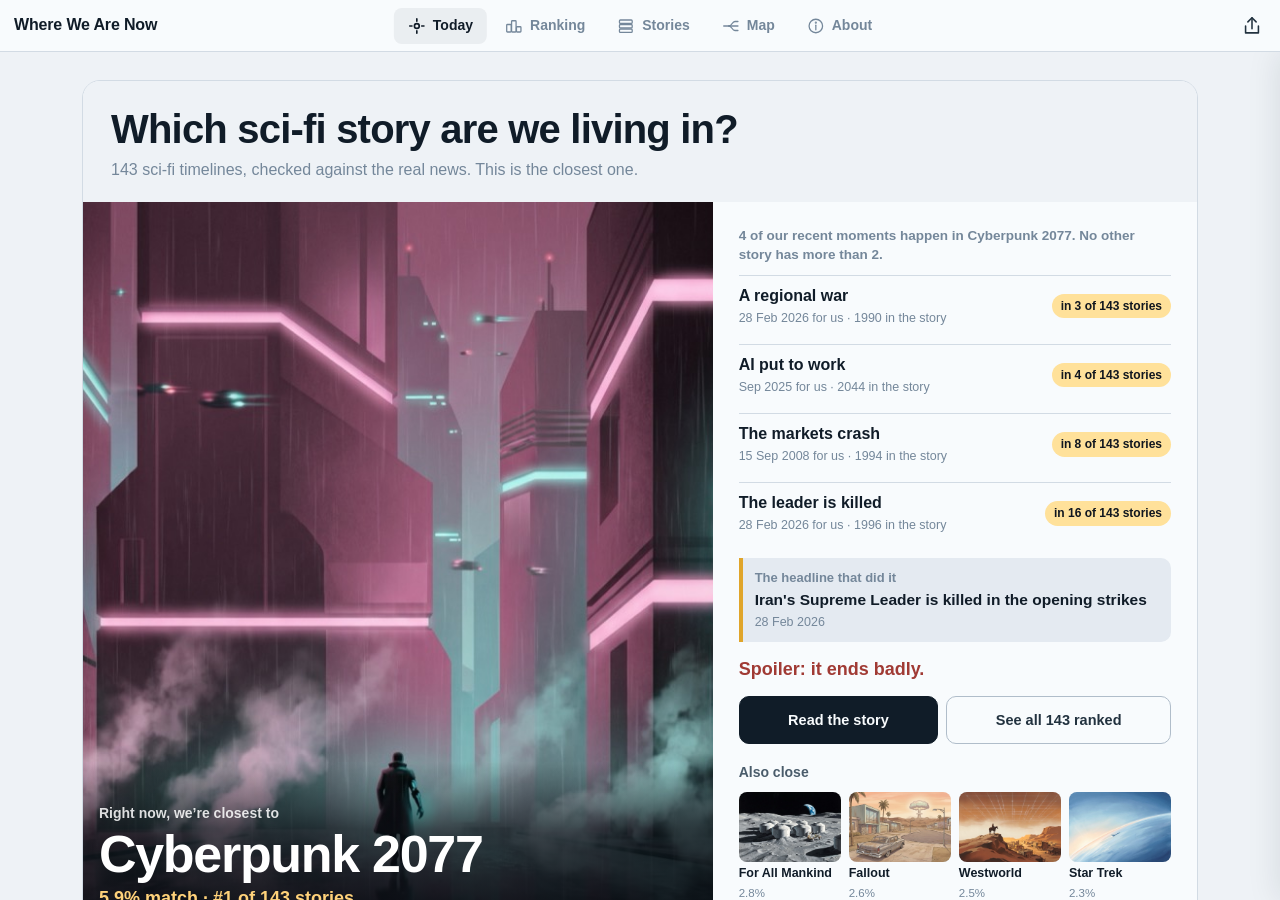
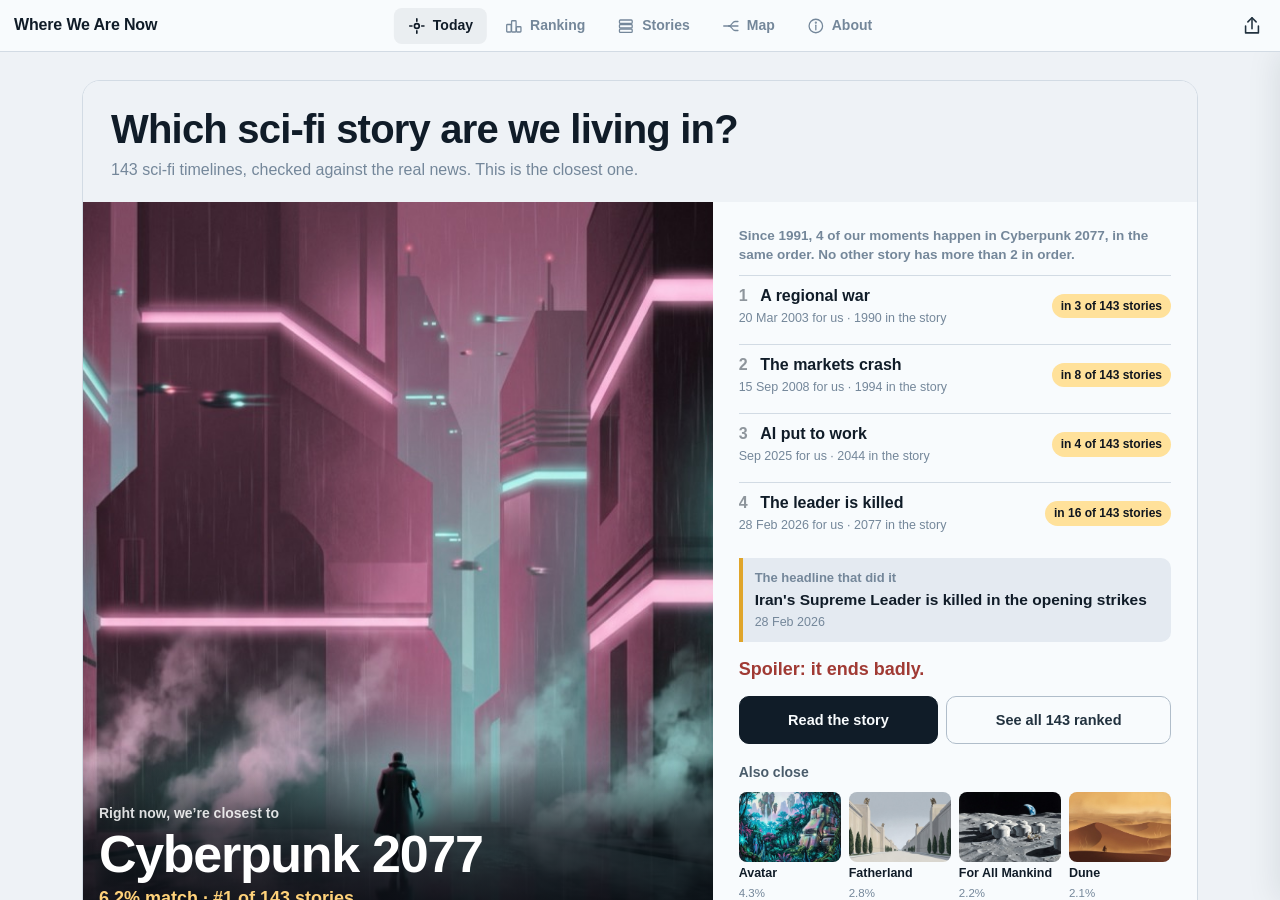
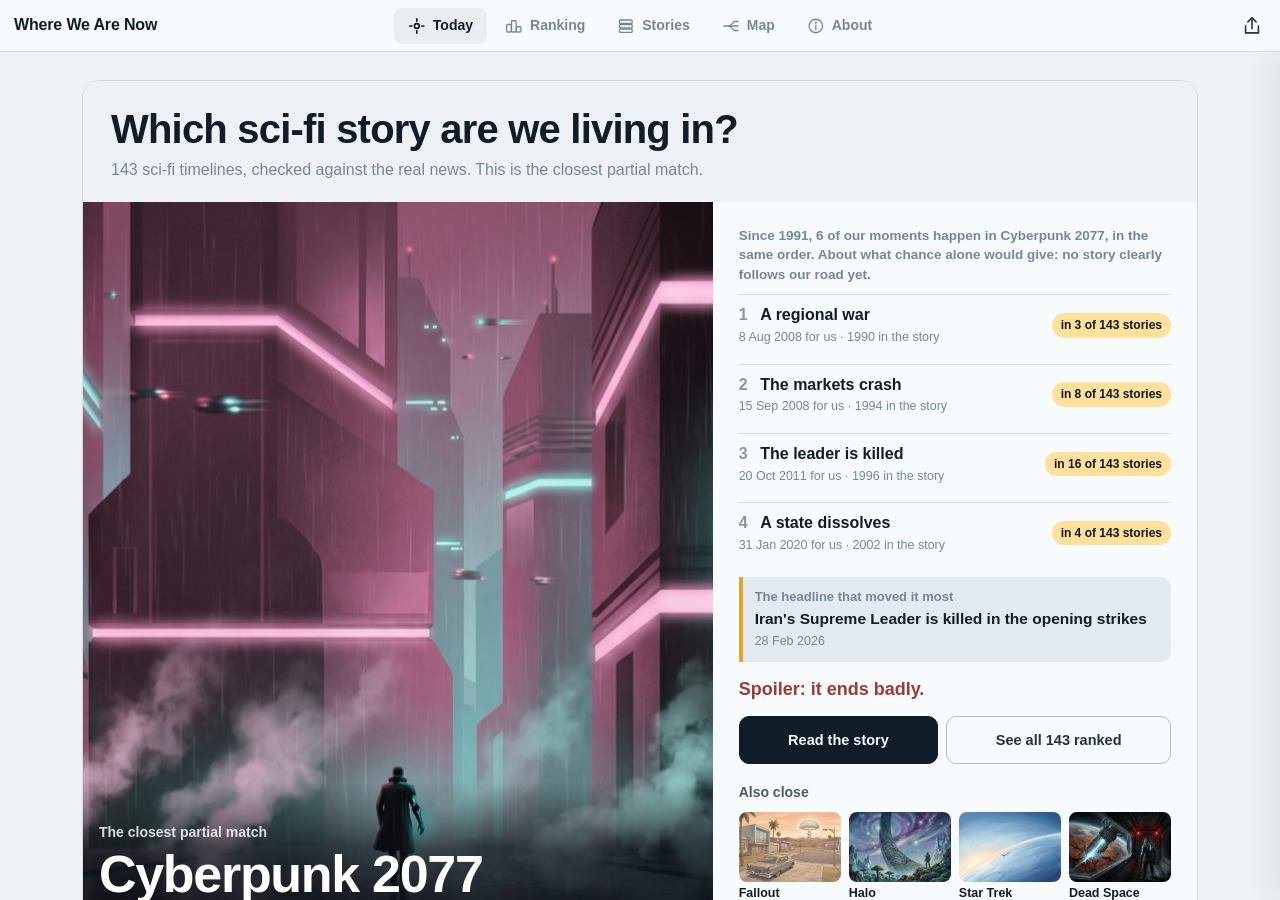
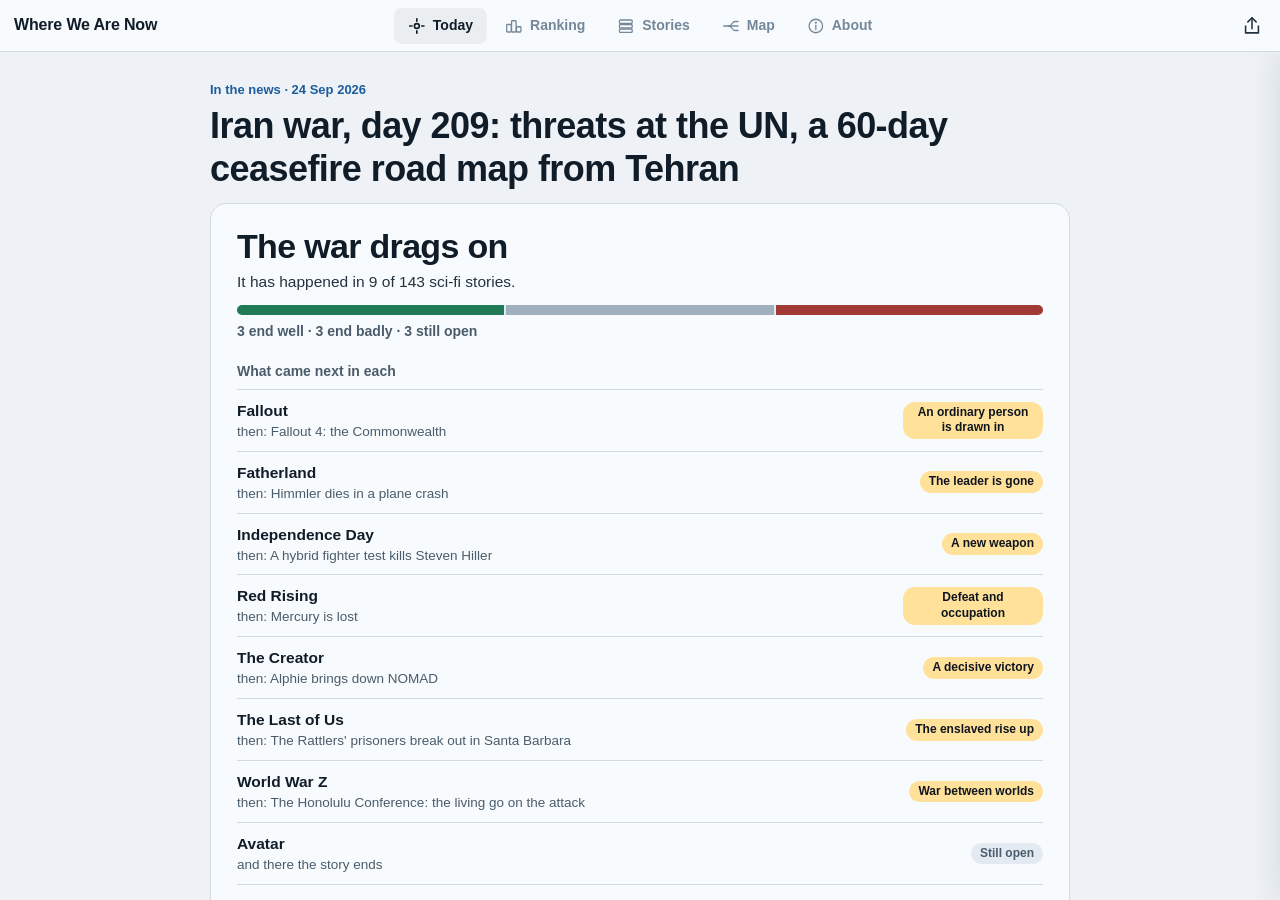
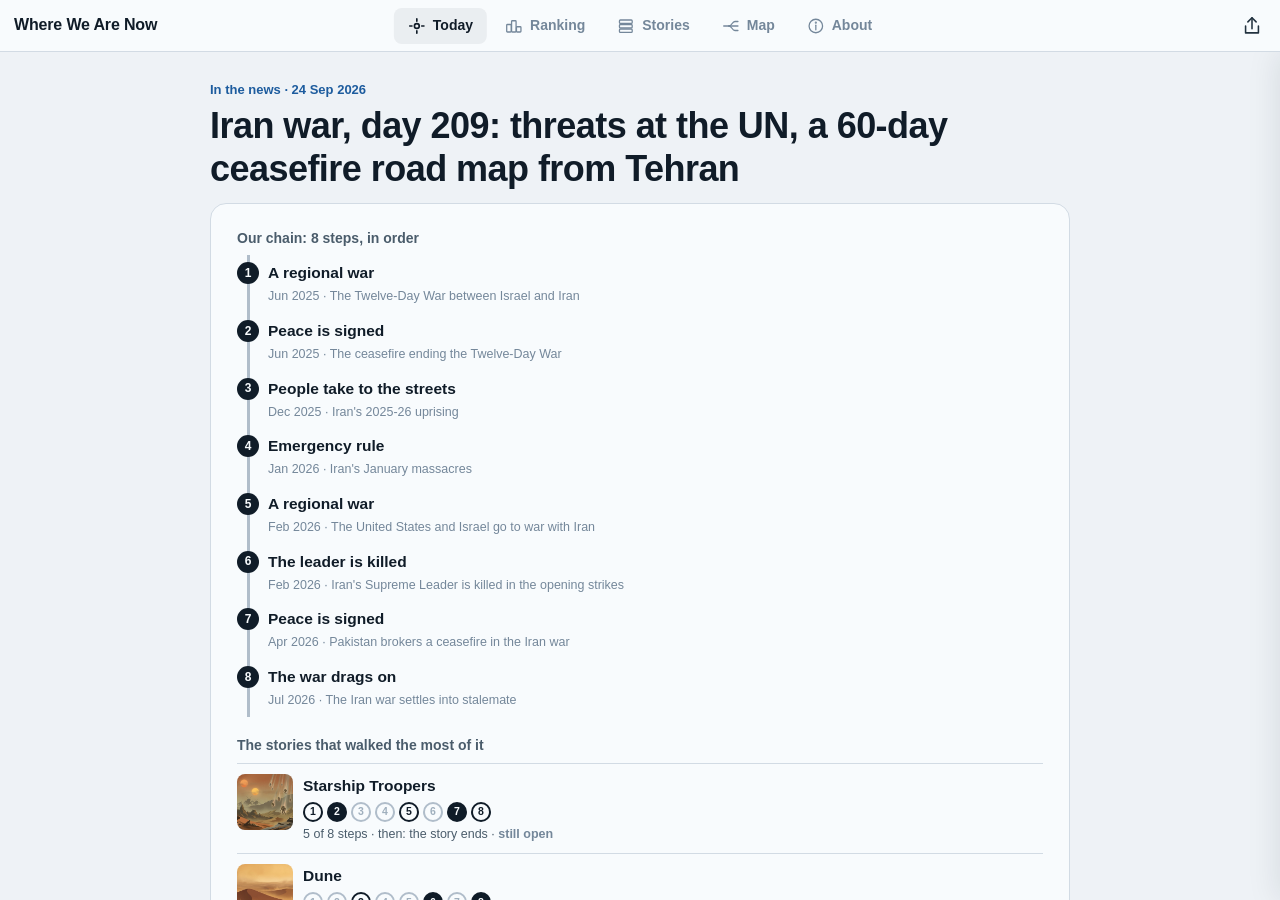
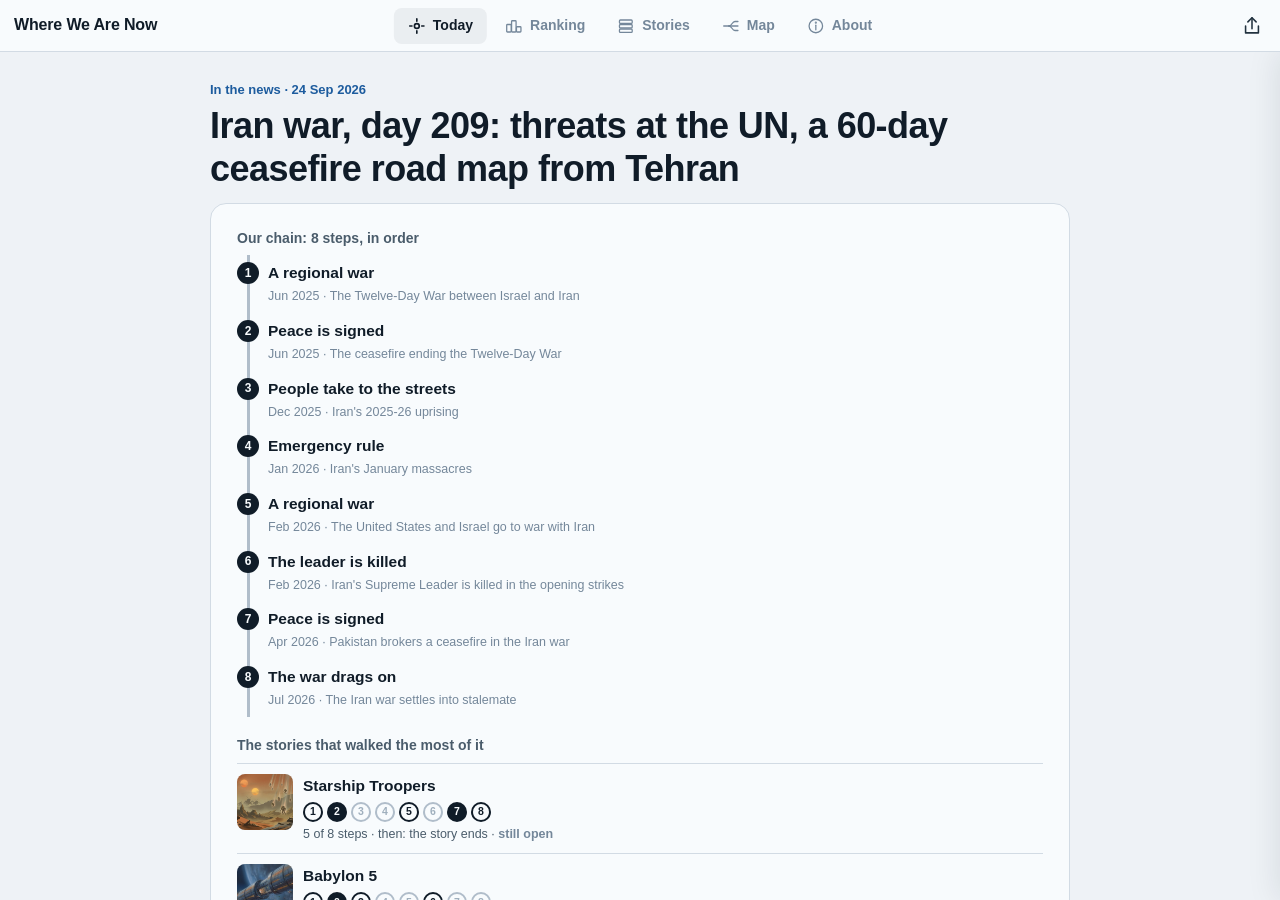
